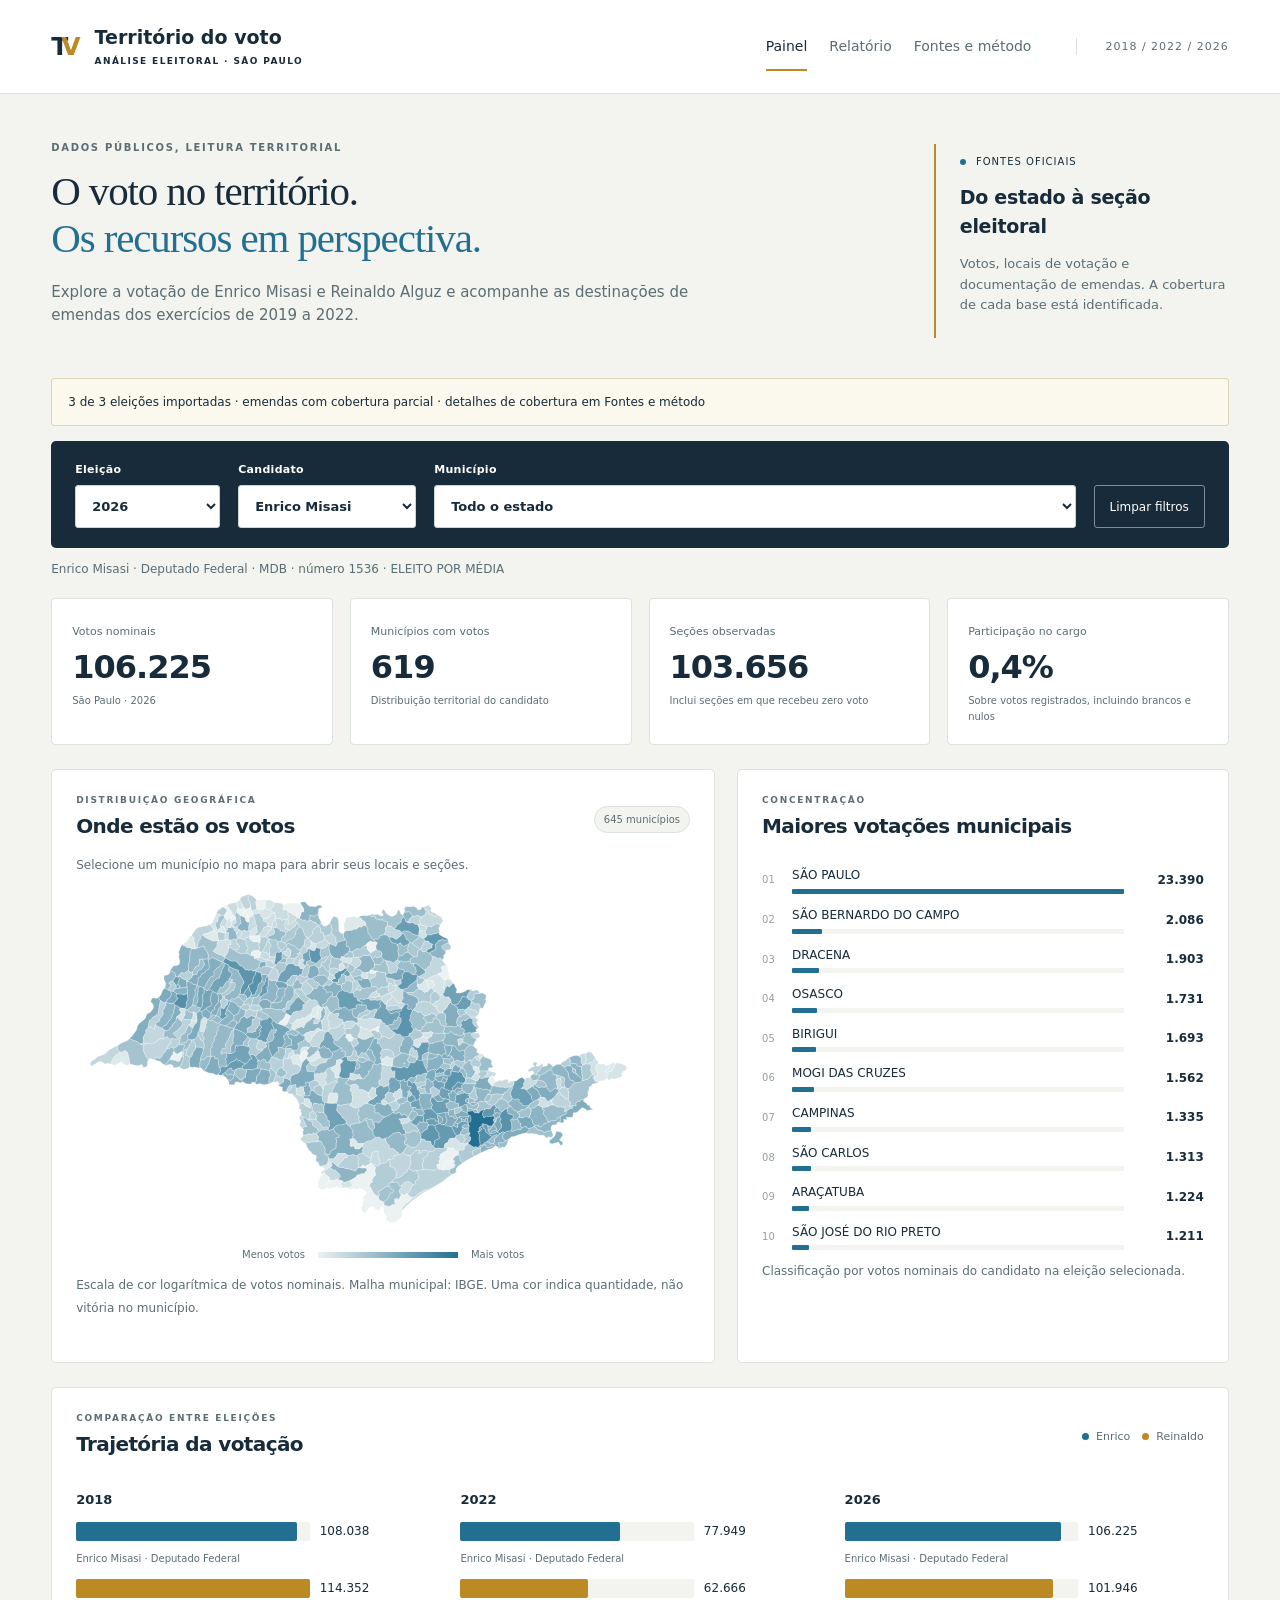
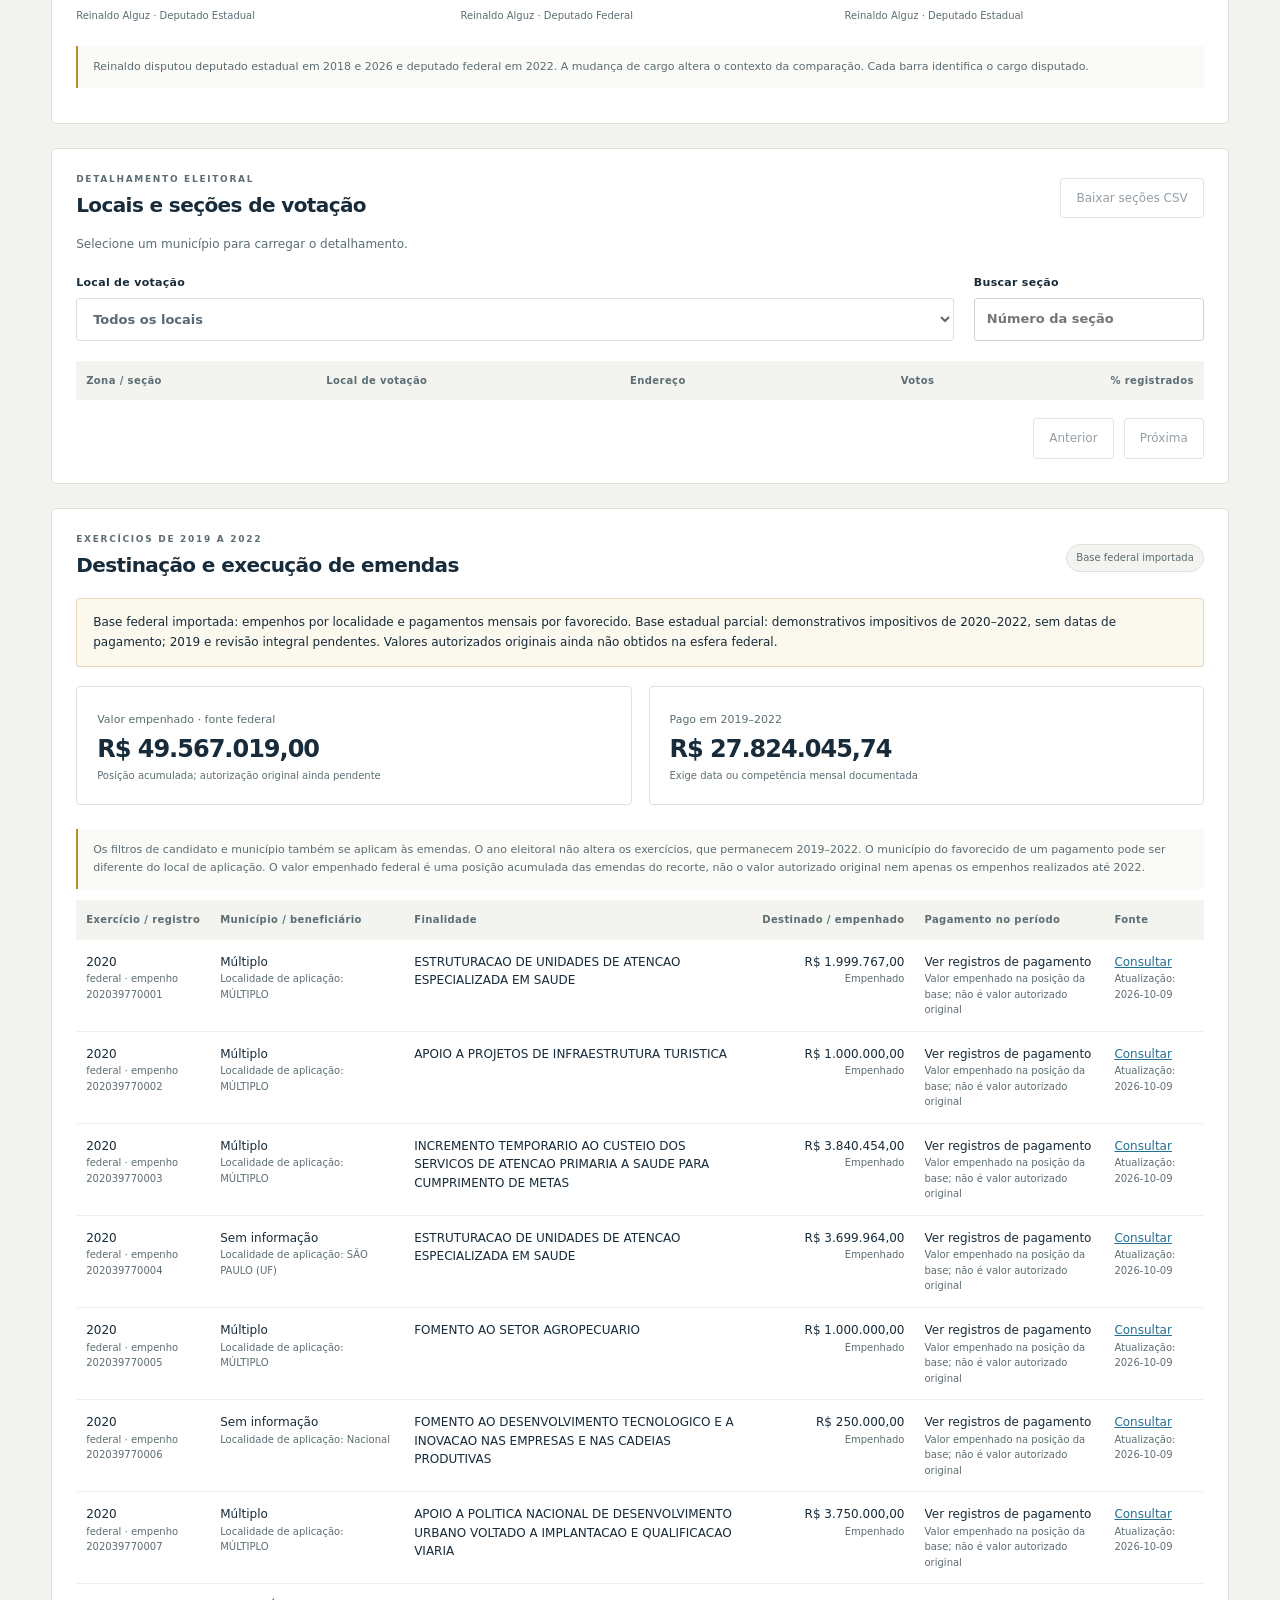
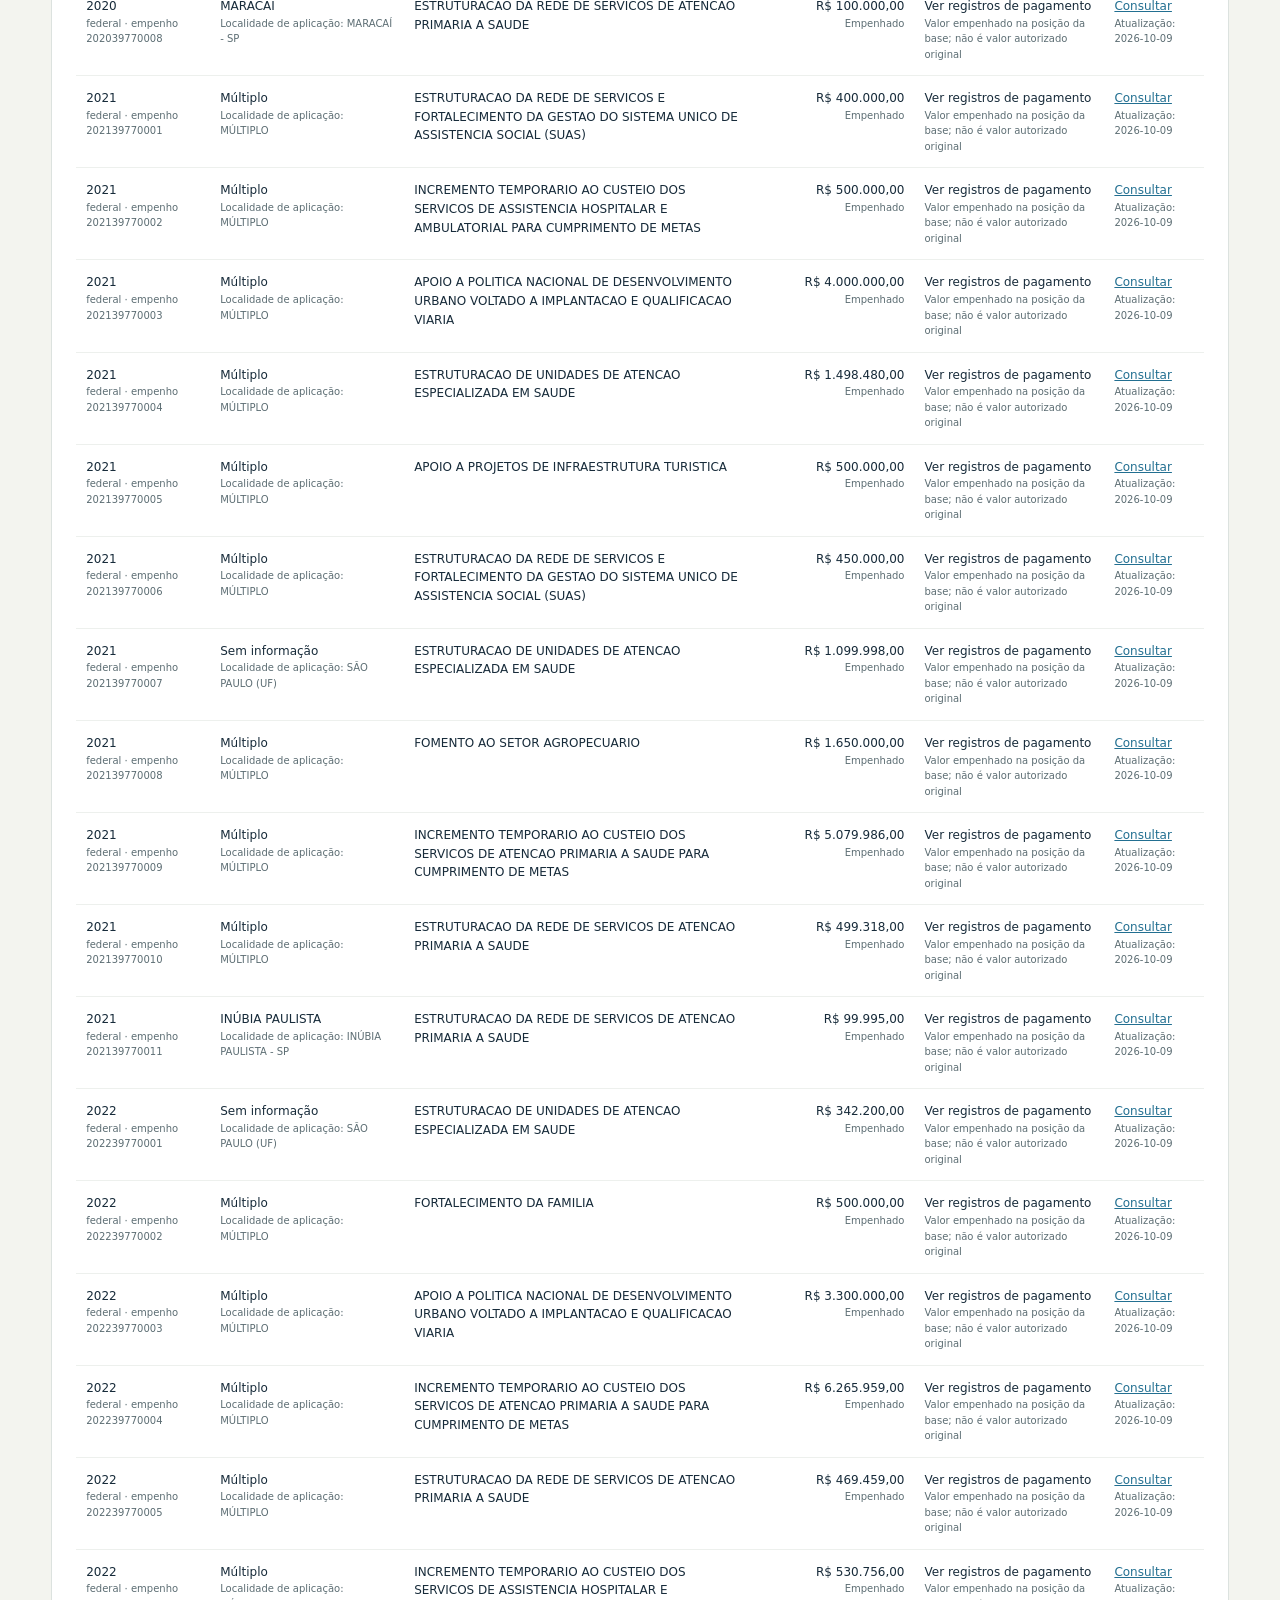
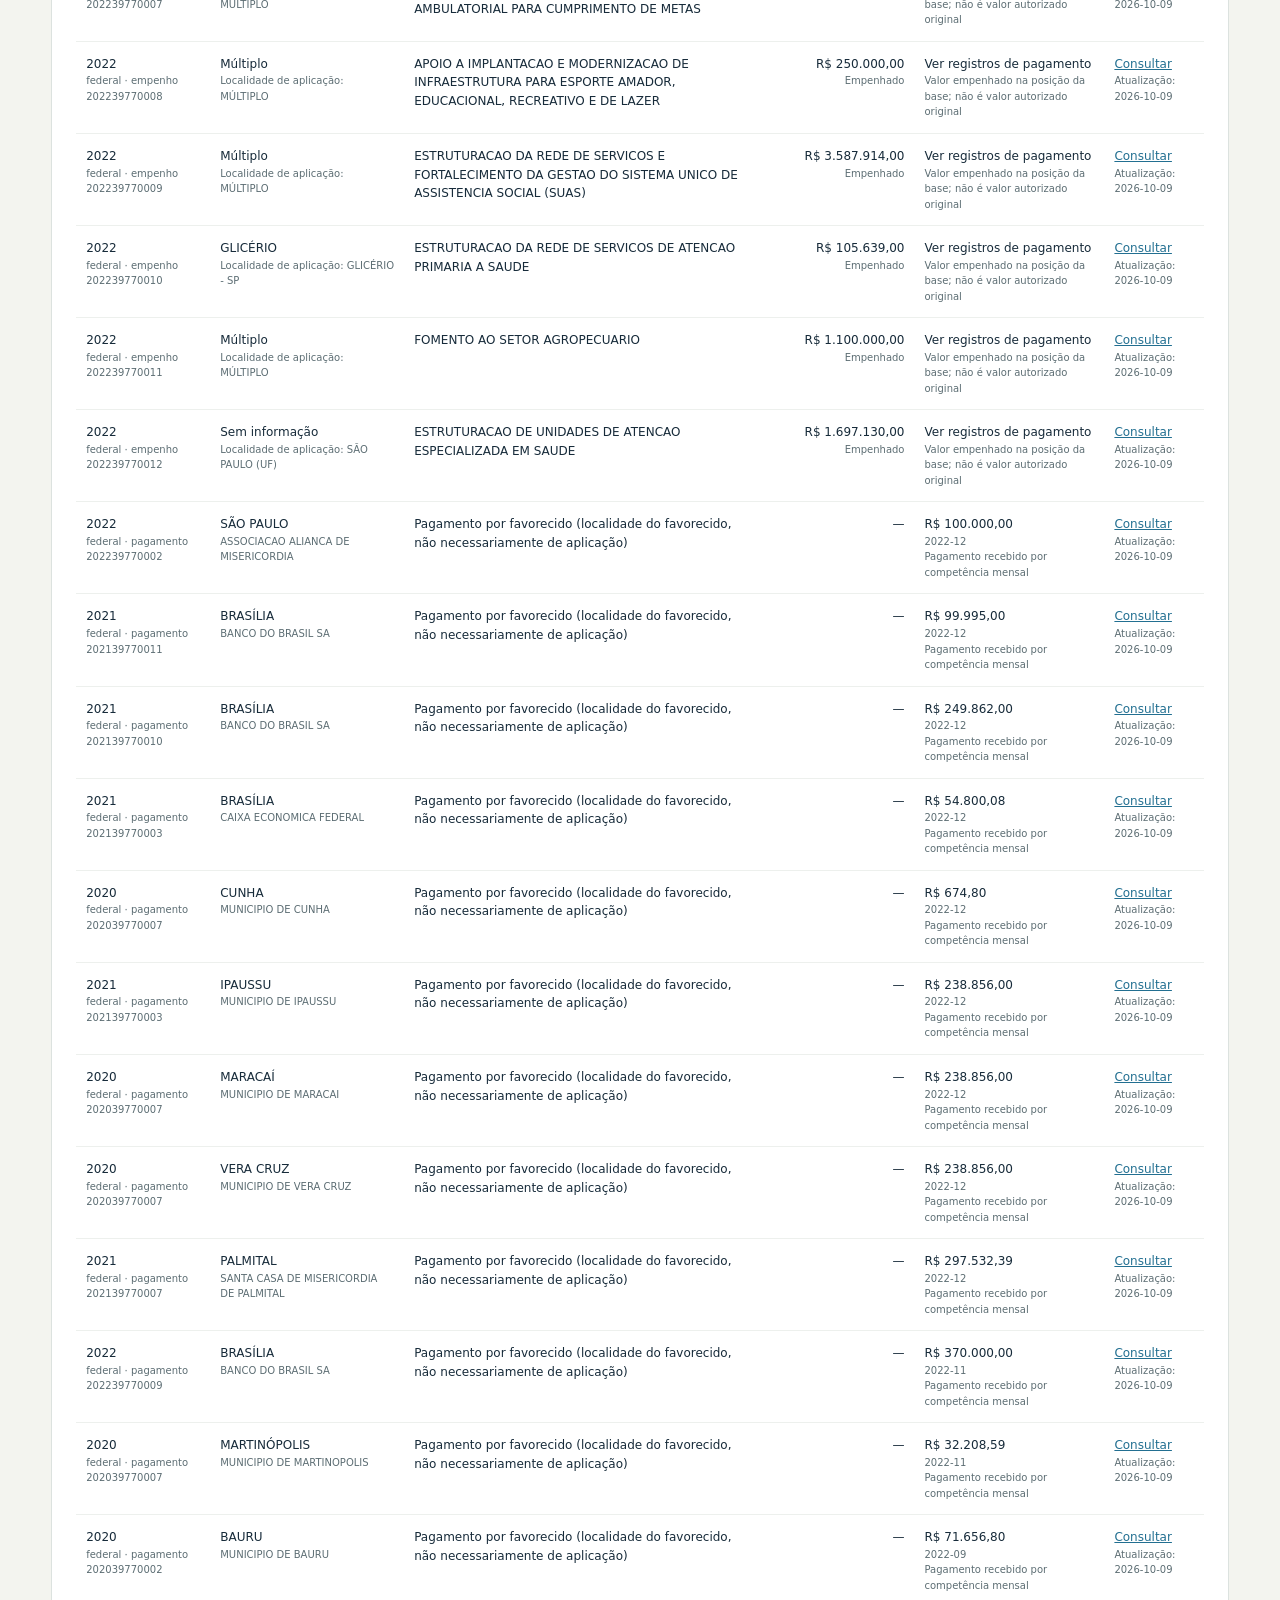
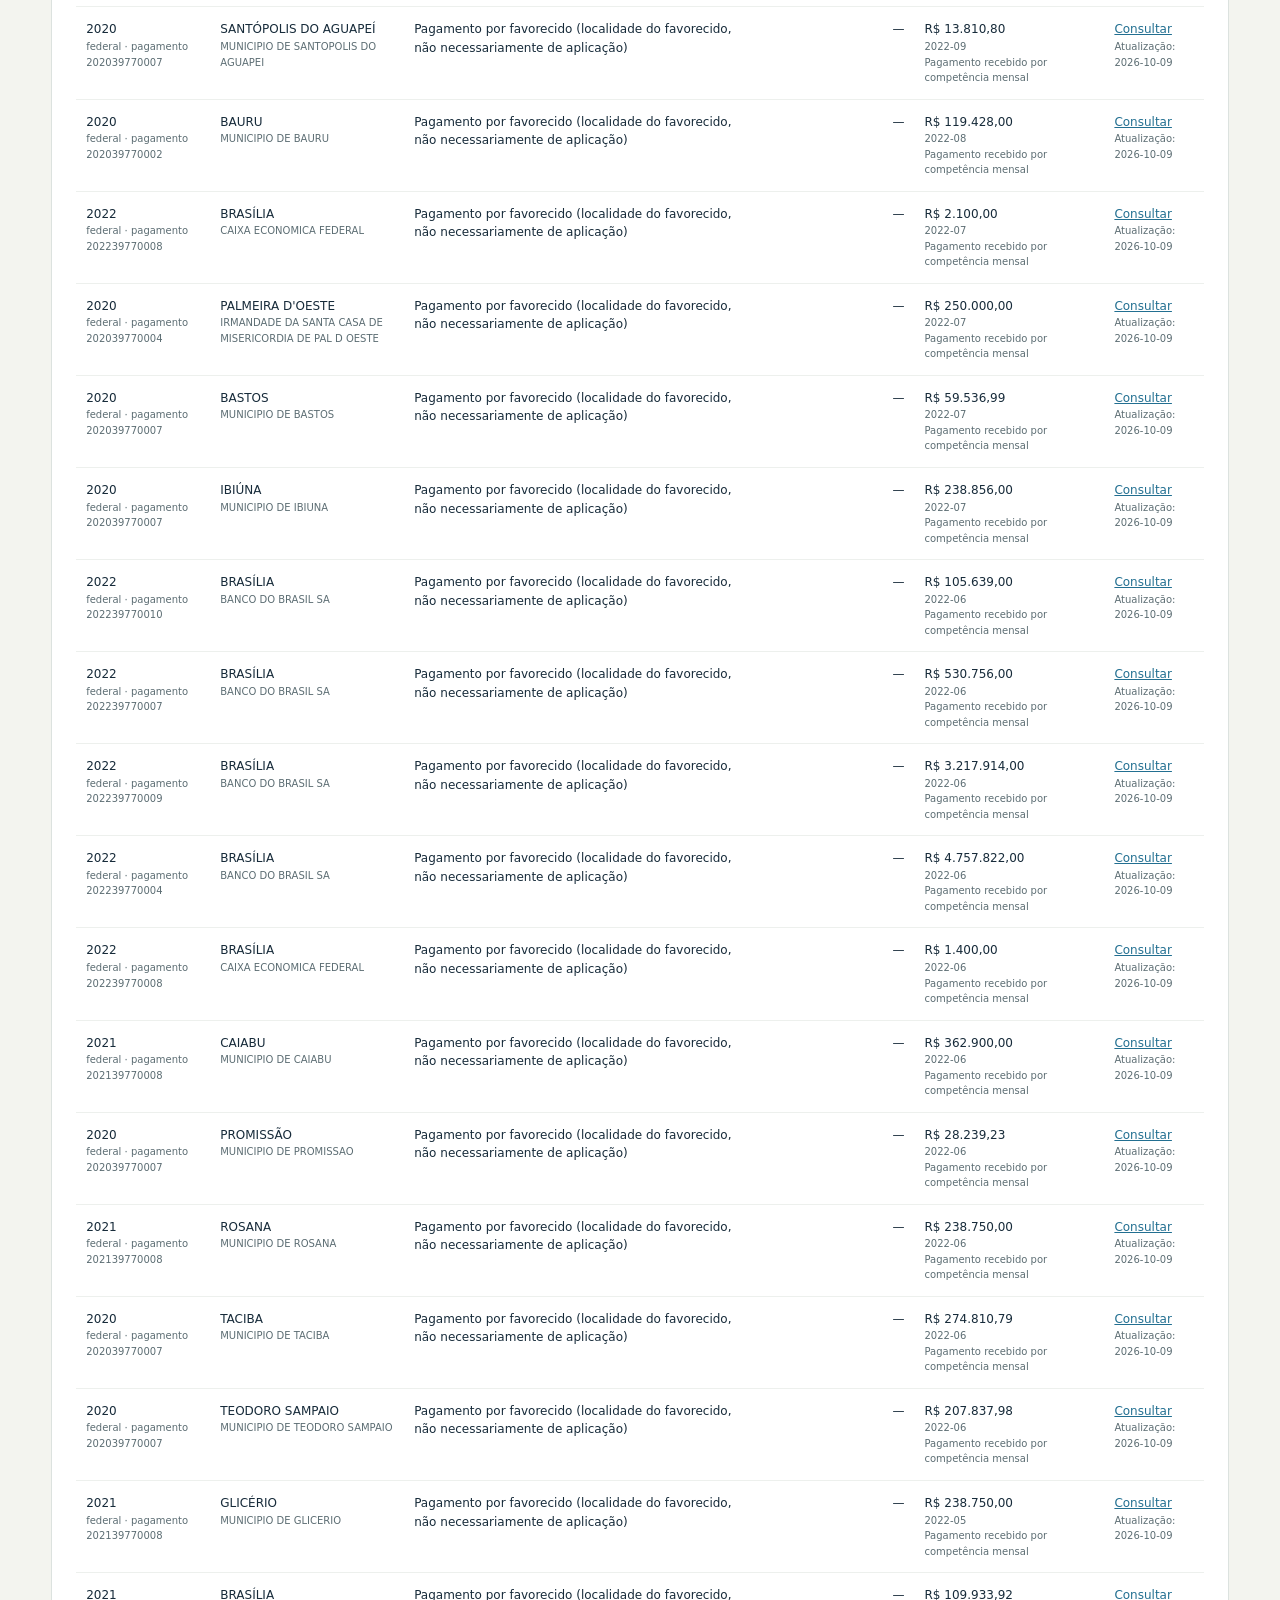
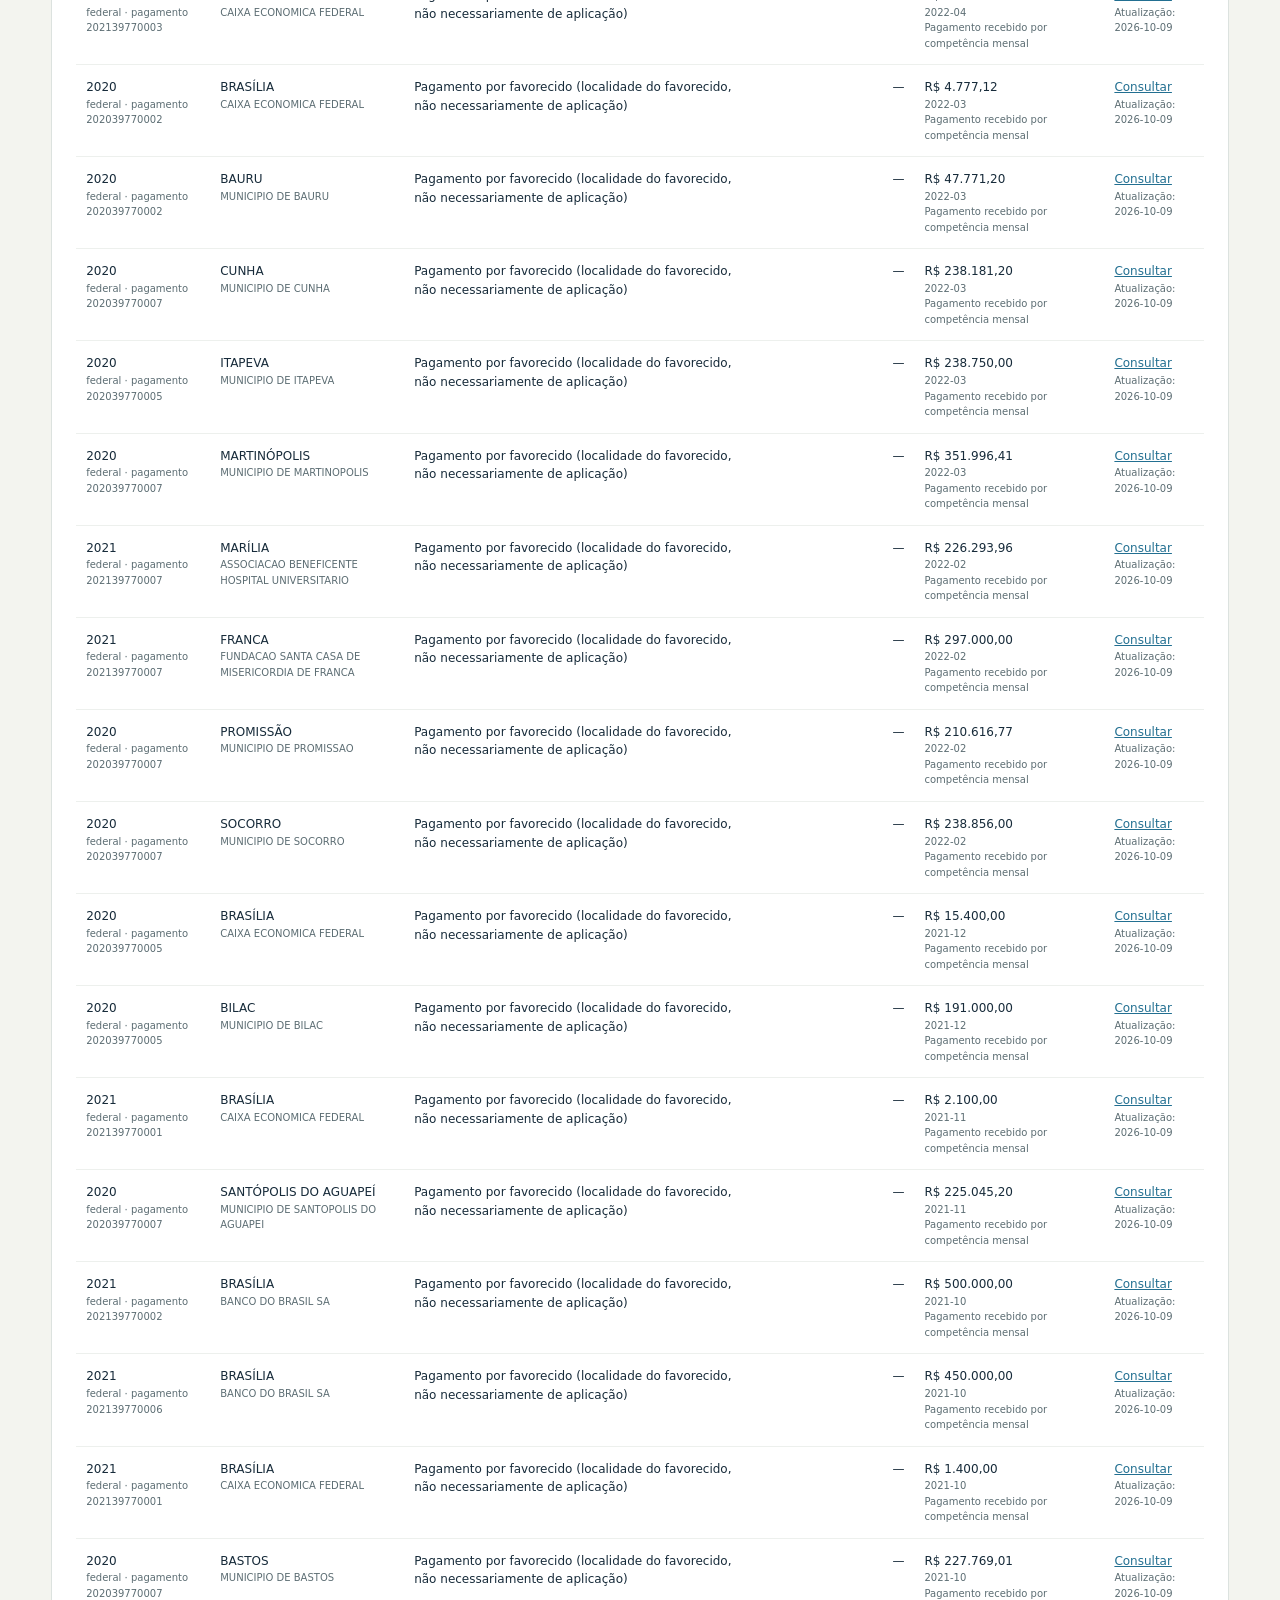
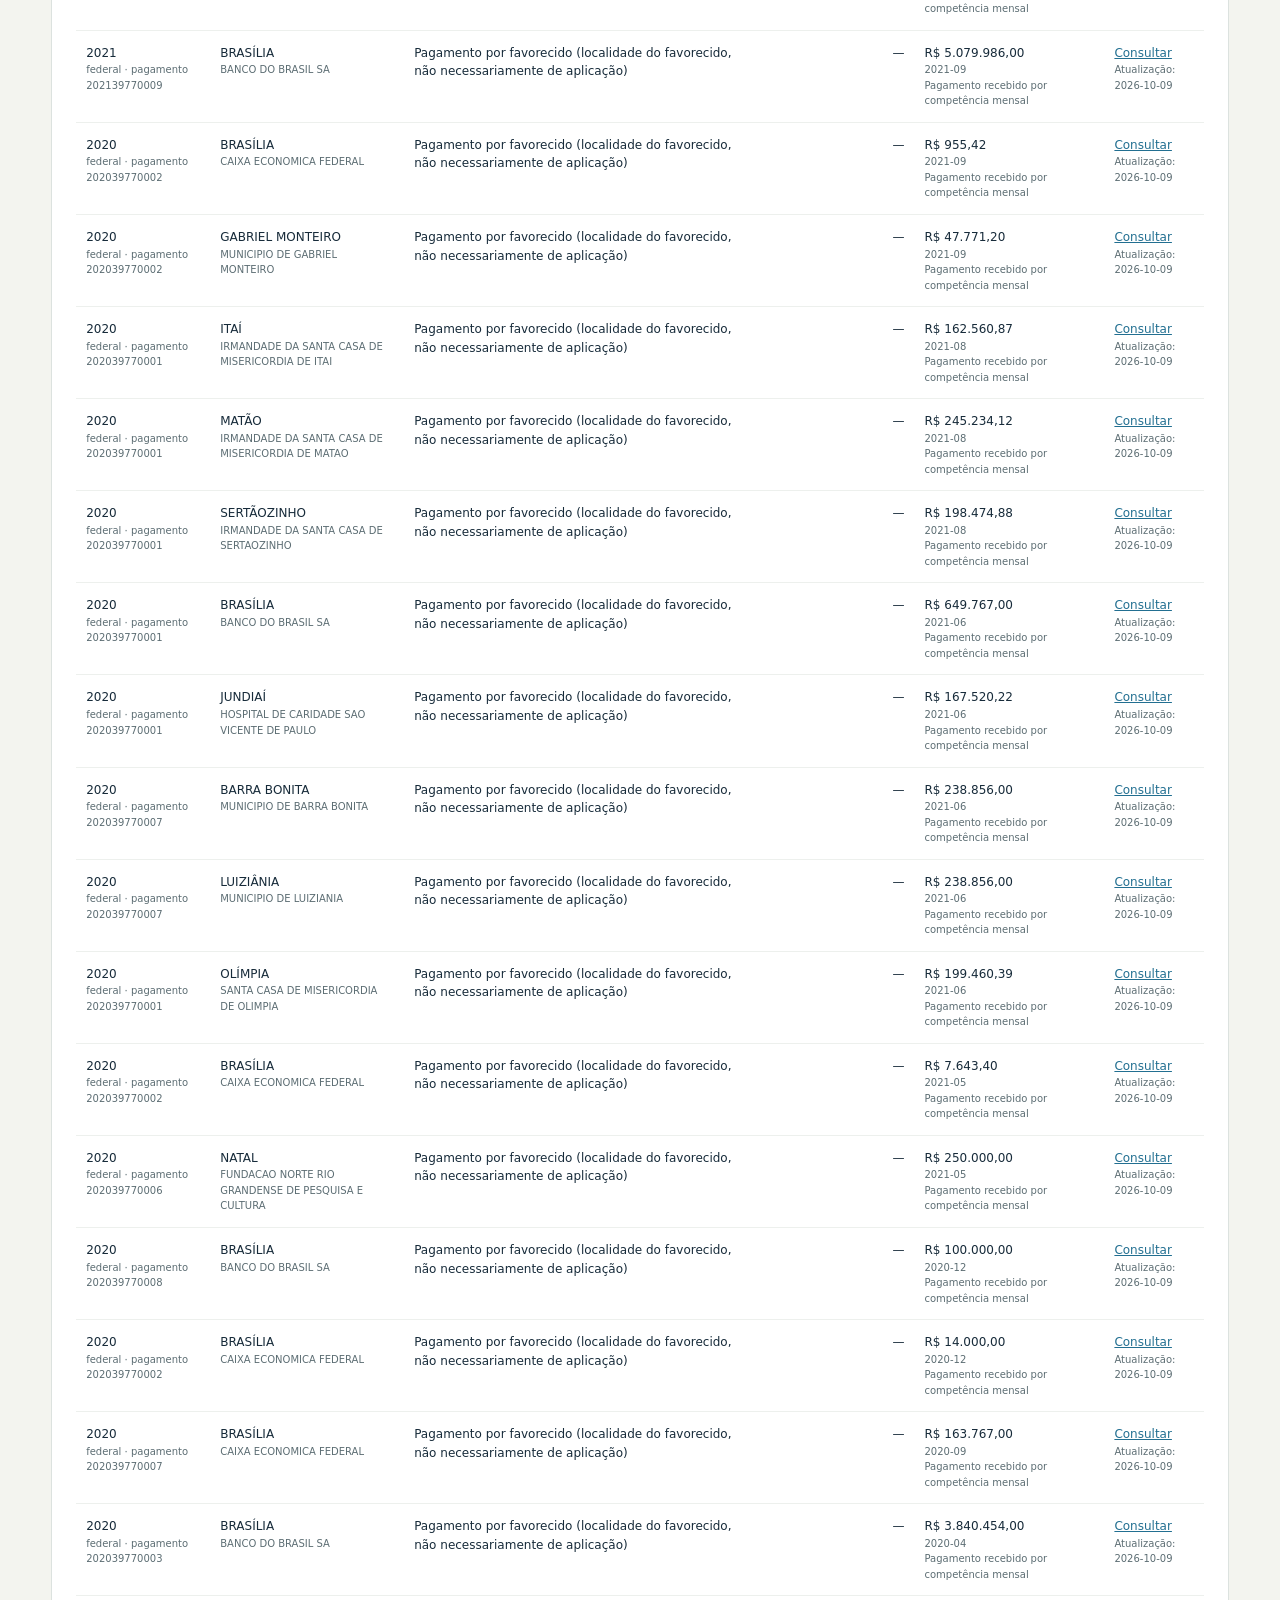
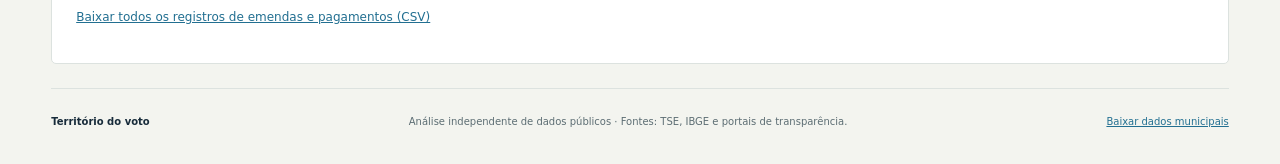
==== docs/index.html @ e87278a2 "Publicar painel completo com mapa e dados por seção" ====
<!doctype html>
<html lang="pt-BR">
<head>
  <meta charset="utf-8"><meta name="viewport" content="width=device-width,initial-scale=1">
  <meta name="description" content="Votação territorial de Enrico Misasi e Reinaldo Alguz em 2018, 2022 e 2026 e emendas de 2019 a 2022, com fontes oficiais.">
  <title>Território do voto · Misasi & Alguz</title>
  <style>:root{--ink:#172b3a;--blue:#226f91;--gold:#bb8a24;--bg:#f3f4ef;--line:#dce2df;--muted:#5c6d73;--paper:#fff;--tint:#e9f0ef}*{box-sizing:border-box}body{margin:0;background:var(--bg);color:var(--ink);font:15px/1.55 system-ui,-apple-system,"Segoe UI",sans-serif}a{color:var(--blue)}button,select,input{font:inherit}button{cursor:pointer}button:disabled{cursor:default;opacity:.45}button:focus-visible,a:focus-visible,select:focus-visible,input:focus-visible{outline:3px solid var(--gold);outline-offset:3px}header{height:94px;padding:0 max(4vw,20px);display:flex;align-items:center;gap:45px;background:#fff;border-bottom:1px solid var(--line)}.brand{display:flex;align-items:center;gap:13px;text-decoration:none;color:var(--ink);font-weight:750;font-size:19px;line-height:1.2}.brand small{display:block;font-size:9px;font-weight:600;letter-spacing:1.4px;margin-top:7px}.mark{font-size:25px;font-weight:800;letter-spacing:-7px;display:block;padding-right:8px}.mark span{color:var(--gold)}nav{display:flex;gap:22px;margin-left:auto}.nav{border:0;background:none;padding:12px 0;color:var(--muted);font-size:14px}.nav.active{color:var(--ink);box-shadow:0 2px var(--gold)}.edition{font-size:11px;color:var(--muted);letter-spacing:1px;border-left:1px solid var(--line);padding-left:28px}main{max-width:1420px;margin:auto;padding:0 max(4vw,20px)}.intro{display:flex;justify-content:space-between;align-items:center;gap:60px;margin:46px 0 36px}.eyebrow{font-size:10px;letter-spacing:1.7px;font-weight:750;margin:0 0 10px;color:var(--muted)}h1{font-family:Georgia,serif;font-size:clamp(32px,3.2vw,48px);font-weight:500;line-height:1.16;letter-spacing:-1.1px;margin:12px 0 18px}h1 em{font-style:normal;color:var(--blue)}.lead{font-size:15px;color:var(--muted);max-width:690px}.scope{width:295px;flex-shrink:0;font-size:10px;letter-spacing:1px;border-left:2px solid var(--gold);padding:10px 0 10px 24px}.scope strong{display:block;font-size:19px;letter-spacing:-.3px;margin-top:13px;font-weight:600}.scope p{font-size:13px;color:var(--muted);letter-spacing:0}.dot{display:inline-block;background:var(--blue);width:6px;height:6px;border-radius:50%;margin-right:6px}.filters{display:flex;gap:18px;align-items:end;background:var(--ink);padding:20px 24px;border-radius:5px;color:#fff}label{display:flex;flex-direction:column;gap:7px;font-size:11px;font-weight:650;letter-spacing:.3px}select,input{width:100%;border:1px solid #ccd5d5;border-radius:3px;padding:10px 34px 10px 12px;min-height:43px;background:#fff;color:var(--ink);font-size:13px}.filters label{min-width:145px}.grow{flex:1}.secondary{background:transparent;border:1px solid #bac7c9;padding:10px 15px;border-radius:3px;font-size:12px;color:var(--ink);min-height:40px}.filters .secondary{color:white;border-color:#7c8e97;min-height:43px}.context{font-size:12px;color:var(--muted);margin:12px 0 19px}.metrics{display:grid;grid-template-columns:repeat(4,1fr);gap:17px;margin:19px 0 24px}.metrics article{background:var(--paper);border:1px solid var(--line);padding:20px;border-radius:4px}.metrics span{font-size:11px;color:var(--muted)}.metrics strong{font-size:32px;display:block;line-height:1.6;letter-spacing:-1px;font-weight:650}.metrics small{font-size:10px;color:var(--muted);display:block}.card{background:var(--paper);border:1px solid var(--line);border-radius:5px;padding:24px;margin:0 0 24px;min-width:0}.grid{display:grid;grid-template-columns:1.35fr 1fr;gap:22px}.cardhead{display:flex;justify-content:space-between;align-items:center;gap:20px}.cardhead .eyebrow{font-size:9px;margin-bottom:5px}h2{font-size:20px;letter-spacing:-.6px;font-weight:650;line-height:1.35;margin:0 0 4px}h3{margin:32px 0 10px;font-size:18px}.muted{font-size:12px;color:var(--muted)}.pill{font-size:10px;color:var(--muted);background:var(--bg);border:1px solid var(--line);padding:5px 9px;border-radius:18px;white-space:nowrap}.map{height:350px;display:flex;align-items:center;justify-content:center}.map svg{width:100%;height:100%}.map path{stroke:#fff;stroke-width:.3;cursor:pointer;transition:opacity .15s}.map path:hover,.map path:focus{stroke:var(--ink);stroke-width:1.5;outline:none}.map .chosen{stroke:var(--gold);stroke-width:2.3}.maplegend{display:flex;gap:13px;align-items:center;justify-content:center;font-size:10px;color:var(--muted);margin:10px 0}.maplegend i{display:block;width:140px;height:6px;background:linear-gradient(90deg,#ecf2f2,#226f91)}.ranking{margin-top:22px;display:flex;flex-direction:column;gap:12px}.rank{display:grid;grid-template-columns:20px 1fr 70px;gap:10px;align-items:center;font-size:12px;background:transparent;border:0;padding:0;text-align:left;color:var(--ink)}.rank>span:first-child{color:#93a0a4;font-size:10px}.track{margin-top:4px;height:5px;width:100%;background:var(--bg)}.fill{height:100%;background:var(--blue);border-radius:1px}.rank strong{text-align:right;font-size:12px}.timeline{display:flex;gap:25px;margin-top:28px;min-height:100px;align-items:start}.yearcol{flex:1;min-width:0}.yearlabel{font-weight:650;font-size:13px;margin-bottom:12px}.compare{display:flex;align-items:center;gap:10px;font-size:12px;margin:10px 0}.compare>div{width:65%;height:19px;background:var(--bg);border-radius:2px}.compare b{display:block;height:100%;background:var(--blue);border-radius:2px}.compare.goldbar b{background:var(--gold)}.office{font-size:10px;color:var(--muted);margin:1px 0 12px}.legend{font-size:11px;color:var(--muted);white-space:nowrap}.legend i{display:inline-block;height:7px;width:7px;border-radius:50%;margin:0 4px 0 8px}.blue{background:var(--blue)}.gold{background:var(--gold)}.note{font-size:11px;line-height:1.65;color:var(--muted);padding:12px 15px;border-left:2px solid var(--gold);background:#fafaf6}.detailFilters{display:flex;gap:20px;margin:20px 0}.detailFilters label:first-child{flex:1}.tablewrap{overflow-x:auto}table{border-collapse:collapse;width:100%;font-size:12px}th{text-align:left;font-size:10px;letter-spacing:.4px;color:var(--muted);background:var(--bg);font-weight:650;padding:12px 10px;white-space:nowrap}td{padding:13px 10px;border-bottom:1px solid #edf0ed;vertical-align:top}td small{display:block;color:var(--muted);font-size:10px;max-width:250px}.num{text-align:right;font-variant-numeric:tabular-nums}.pagination{display:flex;align-items:center;gap:10px;margin-top:18px}.pagination span{margin-right:auto;font-size:11px;color:var(--muted)}.notice{padding:13px 16px;border:1px solid #e0d6b8;background:#fbf8ed;border-radius:3px;font-size:12px;line-height:1.7;margin:15px 0}.notice:empty{display:none}.metrics.compact{grid-template-columns:1fr 1fr}.metrics.compact strong{font-size:24px}.tab{display:none}.tab.active{display:block}.report{max-width:1000px;margin:0 auto 30px;line-height:1.85}.report p,.report li{font-size:14px}.report table{margin-top:20px}.report ul{padding-left:20px}.report strong{font-weight:650}.insight{padding:18px;background:var(--tint);border-left:3px solid var(--blue);margin:20px 0}.empty{padding:24px;color:var(--muted);text-align:center;font-size:12px}.auditrow{display:flex;justify-content:space-between;gap:20px;border-bottom:1px solid var(--line);padding:14px 0;font-size:13px}.auditrow small{display:block;color:var(--muted);margin-top:4px}footer{display:flex;flex-wrap:wrap;gap:15px;justify-content:space-between;border-top:1px solid var(--line);padding:25px 0 35px;font-size:10px;color:var(--muted)}footer strong{color:var(--ink)}.sr{position:absolute;width:1px;height:1px;overflow:hidden;clip:rect(0,0,0,0)}.skip{position:absolute;top:-100px;left:10px;background:white;padding:10px;z-index:10}.skip:focus{top:10px}@media(max-width:900px){header{gap:15px}.edition{display:none}.intro{gap:30px}.scope{width:240px}.grid{grid-template-columns:1fr}.metrics{grid-template-columns:repeat(2,1fr)}.filters{flex-wrap:wrap}.filters label{flex:1}.map{height:380px}}@media(max-width:600px){header{height:auto;min-height:90px;flex-wrap:wrap;padding:18px 20px;gap:10px}.brand{font-size:17px}nav{margin-left:0;width:100%;justify-content:space-between;gap:10px}.nav{font-size:12px;padding:8px 0}.scope{display:none}.intro{margin-top:28px;margin-bottom:25px}h1{font-size:34px}.card{padding:18px}.cardhead{flex-wrap:wrap;gap:8px}.filters{padding:17px;gap:13px}.filters label{min-width:100px}.metrics{gap:10px}.metrics article{padding:15px}.metrics strong{font-size:27px}.metrics.compact{grid-template-columns:1fr}.timeline{gap:12px;flex-direction:column}.yearcol{width:100%}.detailFilters{flex-direction:column}.map{height:270px}.pill{font-size:9px}.lead{font-size:14px}}@media print{header,footer,.intro,.filters,.secondary,.tab:not(.active){display:none!important}body,main{background:white;padding:0;max-width:none}.card{border:0;padding:10px}.report{max-width:none}a{color:inherit}.notice{break-inside:avoid}h3{break-after:avoid}}
</style>
</head>
<body>
<a class="skip" href="#main">Pular para o conteúdo</a>
<header><a class="brand" href="#painel"><span class="mark" aria-hidden="true">T<span>V</span></span><span>Território do voto<small>ANÁLISE ELEITORAL · SÃO PAULO</small></span></a><nav aria-label="Navegação principal"><button class="nav active" data-tab="painel">Painel</button><button class="nav" data-tab="relatorio">Relatório</button><button class="nav" data-tab="fontes">Fontes e método</button></nav><span class="edition">2018 / 2022 / 2026</span></header>
<main id="main">
  <div class="intro"><div><p class="eyebrow">DADOS PÚBLICOS, LEITURA TERRITORIAL</p><h1>O voto no território.<br><em>Os recursos em perspectiva.</em></h1><p class="lead">Explore a votação de Enrico Misasi e Reinaldo Alguz e acompanhe as destinações de emendas dos exercícios de 2019 a 2022.</p></div><aside class="scope"><span class="dot"></span> FONTES OFICIAIS<strong>Do estado à seção eleitoral</strong><p>Votos, locais de votação e documentação de emendas. A cobertura de cada base está identificada.</p></aside></div>
  <div id="loading" class="notice" role="status">Carregando as bases verificadas…</div>
  <section id="painel" class="tab active" aria-label="Painel eleitoral">
    <div class="filters"><label>Eleição<select id="year"></select></label><label>Candidato<select id="person"><option value="enrico">Enrico Misasi</option><option value="reinaldo">Reinaldo Alguz</option></select></label><label class="grow">Município<select id="municipality"><option value="">Todo o estado</option></select></label><button id="reset" class="secondary">Limpar filtros</button></div>
    <p id="candidateInfo" class="context"></p>
    <div class="metrics"><article><span>Votos nominais</span><strong id="votes">—</strong><small id="votesNote">No recorte selecionado</small></article><article><span>Municípios com votos</span><strong id="municipalities">—</strong><small>Distribuição territorial do candidato</small></article><article><span>Seções observadas</span><strong id="sections">—</strong><small>Inclui seções em que recebeu zero voto</small></article><article><span>Participação no cargo</span><strong id="share">—</strong><small>Sobre votos registrados, incluindo brancos e nulos</small></article></div>
    <div class="grid"><article class="card mapCard"><div class="cardhead"><div><p class="eyebrow">DISTRIBUIÇÃO GEOGRÁFICA</p><h2>Onde estão os votos</h2></div><span class="pill">645 municípios</span></div><p class="muted">Selecione um município no mapa para abrir seus locais e seções.</p><div id="map" class="map" aria-label="Mapa municipal de votação"></div><div class="maplegend"><span>Menos votos</span><i></i><span>Mais votos</span></div><small class="muted">Escala de cor logarítmica de votos nominais. Malha municipal: IBGE. Uma cor indica quantidade, não vitória no município.</small><p id="mapHint" class="context" aria-live="polite"></p></article><article class="card"><div class="cardhead"><div><p class="eyebrow">CONCENTRAÇÃO</p><h2>Maiores votações municipais</h2></div></div><div id="ranking" class="ranking"></div><p class="muted">Classificação por votos nominais do candidato na eleição selecionada.</p></article></div>
    <article class="card"><div class="cardhead"><div><p class="eyebrow">COMPARAÇÃO ENTRE ELEIÇÕES</p><h2>Trajetória da votação</h2></div><span class="legend"><i class="blue"></i> Enrico <i class="gold"></i> Reinaldo</span></div><div id="timeline" class="timeline"></div><p class="note">Reinaldo disputou deputado estadual em 2018 e 2026 e deputado federal em 2022. A mudança de cargo altera o contexto da comparação. Cada barra identifica o cargo disputado.</p></article>
    <article class="card" id="detail"><div class="cardhead"><div><p class="eyebrow">DETALHAMENTO ELEITORAL</p><h2 id="detailTitle">Locais e seções de votação</h2></div><button id="exportSections" class="secondary" disabled>Baixar seções CSV</button></div><p id="detailStatus" class="muted" role="status">Selecione um município para carregar o detalhamento.</p><div class="detailFilters"><label>Local de votação<select id="location" disabled><option value="">Todos os locais</option></select></label><label>Buscar seção<input id="sectionSearch" inputmode="numeric" placeholder="Número da seção" disabled></label></div><div class="tablewrap"><table><caption class="sr">Votos por seção no município selecionado</caption><thead><tr><th>Zona / seção</th><th>Local de votação</th><th>Endereço</th><th class="num">Votos</th><th class="num">% registrados</th></tr></thead><tbody id="sectionsBody"></tbody></table></div><div class="pagination"><span id="pageInfo"></span><button id="prev" class="secondary" disabled>Anterior</button><button id="next" class="secondary" disabled>Próxima</button></div></article>
    <article class="card"><div class="cardhead"><div><p class="eyebrow">EXERCÍCIOS DE 2019 A 2022</p><h2>Destinação e execução de emendas</h2></div><span id="amendmentTag" class="pill">Coleta em andamento</span></div><p id="amendmentCoverage" class="notice"></p><div class="metrics compact"><article><span id="allocatedLabel">Valor destinado documentado</span><strong id="allocated">—</strong><small id="allocatedNote">Somente registros da cobertura informada</small></article><article><span>Pago em 2019–2022</span><strong id="paid">—</strong><small>Exige data ou competência mensal documentada</small></article></div><p class="note">Os filtros de candidato e município também se aplicam às emendas. O ano eleitoral não altera os exercícios, que permanecem 2019–2022. O município do favorecido de um pagamento pode ser diferente do local de aplicação. O valor empenhado federal é uma posição acumulada das emendas do recorte, não o valor autorizado original nem apenas os empenhos realizados até 2022.</p><div class="tablewrap"><table><caption class="sr">Emendas e pagamentos documentados no recorte</caption><thead><tr><th>Exercício / registro</th><th>Município / beneficiário</th><th>Finalidade</th><th class="num">Destinado / empenhado</th><th>Pagamento no período</th><th>Fonte</th></tr></thead><tbody id="amendmentsBody"></tbody></table></div><p class="muted"><a href="[data-uri]" download="emendas.csv">Baixar todos os registros de emendas e pagamentos (CSV)</a></p></article>
  </section>
  <section id="relatorio" class="tab" aria-label="Relatório explicativo"><article class="card report"><div class="cardhead"><div><p class="eyebrow">LEITURA DOS RESULTADOS</p><h2>Relatório exploratório</h2></div><button id="print" class="secondary">Imprimir / salvar PDF</button></div><p class="muted">Atualizado com os dados importados. Escolha candidato e eleição no painel para mudar o recorte.</p><div id="reportContent"></div></article></section>
  <section id="fontes" class="tab" aria-label="Fontes e metodologia"><article class="card report"><p class="eyebrow">RASTREABILIDADE</p><h2>Fontes, cobertura e método</h2><div id="audit"></div><h3>O que é comparado</h3><p>A identidade do candidato é resolvida por nome civil no cadastro do TSE e pelo identificador de candidatura de cada eleição. O número de urna e o partido são atributos de cada candidatura, não uma identidade permanente.</p><p>A chave de seção contém eleição, turno, município, zona, seção e cargo. Seções com zero voto para o candidato são preservadas quando há registros do cargo naquela seção. A falta de uma base é indicada como pendência, nunca como zero.</p><h3>Participação e comparação temporal</h3><p>A participação apresentada usa todos os votos registrados para o cargo no arquivo por seção, incluindo brancos e nulos. Não é percentual de votos válidos. O local de votação não é tratado como bairro de residência dos eleitores. O mesmo número de seção em anos diferentes não prova continuidade da população ou do local.</p><h3>Emendas: destinação e execução</h3><p>Exercício, destinação, empenho, pagamento, competência mensal e atualização da fonte são campos separados. A exportação federal informa o valor empenhado acumulado na posição da base; o valor autorizado original ainda precisa de outra fonte. A série por favorecido permite selecionar pagamentos pelos meses de 2019–2022, sem inventar uma data diária. No demonstrativo estadual, um status “paga” de 2025 não comprova pagamento em 2019–2022; sem data ou competência, o valor pago nesse período fica não identificado.</p><p>Dados federais e estaduais ficam identificados separadamente. Emendas coletivas só poderão ser atribuídas a um parlamentar se houver vínculo documental. Totais parciais não são apresentados como totais do mandato.</p><h3>Relação entre recursos e votos</h3><p>O cruzamento territorial é descritivo. Recursos destinados a um hospital podem atender vários municípios, e a sede do favorecido pode ser diferente do local de aplicação. Não se atribuem recursos a seções por proximidade nem se interpreta correlação como efeito causal.</p><h3>Fontes oficiais</h3><ul><li><a href="https://dadosabertos.tse.jus.br/" target="_blank" rel="noopener">TSE — resultados, candidaturas e locais</a></li><li><a href="https://portaldatransparencia.gov.br/emendas" target="_blank" rel="noopener">Portal da Transparência federal — emendas e documentos de despesa</a></li><li><a href="https://www.transparencia.sp.gov.br/home/emendasparlamentares" target="_blank" rel="noopener">Portal da Transparência de SP — emendas estaduais</a></li><li><a href="https://www.al.sp.gov.br/leis/orcamento/emendas-impositivas/" target="_blank" rel="noopener">Alesp — emendas apresentadas</a></li><li><a href="https://servicodados.ibge.gov.br/api/docs/malhas?versao=3" target="_blank" rel="noopener">IBGE — malhas e códigos municipais</a></li></ul></article></section>
  <footer><strong>Território do voto</strong><span>Análise independente de dados públicos · Fontes: TSE, IBGE e portais de transparência.</span><a href="[data-uri]" download="votos_municipios.csv">Baixar dados municipais</a></footer>
</main><script id="embedded-data" type="application/json">{"data":{"title":"Território do voto","people":[{"person":"enrico","name":"Enrico Misasi","year":2018,"candidate_id":"250000611282","number":"4336","election":"297","office_id":"6","office":"Deputado Federal","party":"PV","result":"ELEITO POR QP"},{"person":"reinaldo","name":"Reinaldo Alguz","year":2018,"candidate_id":"250000615314","number":"43363","election":"297","office_id":"7","office":"Deputado Estadual","party":"PV","result":"ELEITO POR QP"},{"person":"enrico","name":"Enrico Misasi","year":2022,"candidate_id":"250001611248","number":"1536","election":"546","office_id":"6","office":"Deputado Federal","party":"MDB","result":"SUPLENTE"},{"person":"reinaldo","name":"Reinaldo Alguz","year":2022,"candidate_id":"250001602077","number":"4436","election":"546","office_id":"6","office":"Deputado Federal","party":"UNIÃO","result":"SUPLENTE"},{"person":"enrico","name":"Enrico Misasi","year":2026,"candidate_id":"250002533666","number":"1536","election":"6259","office_id":"6","office":"Deputado Federal","party":"MDB","result":"ELEITO POR MÉDIA"},{"person":"reinaldo","name":"Reinaldo Alguz","year":2026,"candidate_id":"250002534269","number":"15363","election":"6259","office_id":"7","office":"Deputado Estadual","party":"MDB","result":"ELEITO POR QP"}],"summary":[{"year":2018,"person":"enrico","municipality_id":"70750","municipality":"SÃO BERNARDO DO CAMPO","votes":1958,"registered":497596,"sections":1859},{"year":2018,"person":"enrico","municipality_id":"64572","municipality":"GUARAÇAÍ","votes":348,"registered":5028,"sections":21},{"year":2018,"person":"enrico","municipality_id":"67130","municipality":"MOGI DAS CRUZES","votes":1327,"registered":246162,"sections":870},{"year":2018,"person":"enrico","municipality_id":"71072","municipality":"SÃO PAULO","votes":7561,"registered":7133362,"sections":25806},{"year":2018,"person":"enrico","municipality_id":"65552","municipality":"ITÁPOLIS","votes":530,"registered":22234,"sections":85},{"year":2018,"person":"enrico","municipality_id":"70793","municipality":"SÃO CARLOS","votes":1128,"registered":144120,"sections":530},{"year":2018,"person":"enrico","municipality_id":"61280","municipality":"BERTIOGA","votes":288,"registered":31110,"sections":123},{"year":2018,"person":"enrico","municipality_id":"63495","municipality":"CORDEIRÓPOLIS","votes":236,"registered":14769,"sections":57},{"year":2018,"person":"enrico","municipality_id":"63134","municipality":"CARAPICUÍBA","votes":717,"registered":229697,"sections":811},{"year":2018,"person":"enrico","municipality_id":"71579","municipality":"TABOÃO DA SERRA","votes":123,"registered":166040,"sections":550},{"year":2018,"person":"enrico","municipality_id":"66877","municipality":"MATÃO","votes":395,"registered":49783,"sections":192},{"year":2018,"person":"enrico","municipality_id":"64777","municipality":"GUARULHOS","votes":1781,"registered":715594,"sections":2732},{"year":2018,"person":"enrico","municipality_id":"62510","municipality":"BRAGANÇA PAULISTA","votes":102,"registered":97454,"sections":334},{"year":2018,"person":"enrico","municipality_id":"70955","municipality":"SÃO JOSÉ DO RIO PARDO","votes":260,"registered":30997,"sections":112},{"year":2018,"person":"enrico","municipality_id":"65935","municipality":"JACUPIRANGA","votes":36,"registered":9357,"sections":45},{"year":2018,"person":"enrico","municipality_id":"67113","municipality":"MOCOCA","votes":45,"registered":38220,"sections":149},{"year":2018,"person":"enrico","municipality_id":"62197","municipality":"BAURU","votes":455,"registered":210361,"sections":798},{"year":2018,"person":"enrico","municipality_id":"67954","municipality":"OURINHOS","votes":430,"registered":60077,"sections":226},{"year":2018,"person":"enrico","municipality_id":"69132","municipality":"PORTO FELIZ","votes":578,"registered":31779,"sections":112},{"year":2018,"person":"enrico","municipality_id":"68853","municipality":"PIRAPOZINHO","votes":145,"registered":14950,"sections":64},{"year":2018,"person":"enrico","municipality_id":"69019","municipality":"POMPÉIA","votes":709,"registered":12804,"sections":47},{"year":2018,"person":"enrico","municipality_id":"70998","municipality":"SÃO JOSÉ DOS CAMPOS","votes":1056,"registered":411969,"sections":1402},{"year":2018,"person":"enrico","municipality_id":"61204","municipality":"ILHA SOLTEIRA","votes":15,"registered":14751,"sections":59},{"year":2018,"person":"enrico","municipality_id":"65510","municipality":"ITAPEVI","votes":589,"registered":118536,"sections":447},{"year":2018,"person":"enrico","municipality_id":"63118","municipality":"CARAGUATATUBA","votes":278,"registered":69297,"sections":294},{"year":2018,"person":"enrico","municipality_id":"71498","municipality":"SUMARÉ","votes":163,"registered":147585,"sections":527},{"year":2018,"person":"enrico","municipality_id":"64270","municipality":"FRANCISCO MORATO","votes":20,"registered":94991,"sections":327},{"year":2018,"person":"enrico","municipality_id":"64297","municipality":"FRANCO DA ROCHA","votes":38,"registered":78034,"sections":266},{"year":2018,"person":"enrico","municipality_id":"66893","municipality":"MAUÁ","votes":184,"registered":245971,"sections":888},{"year":2018,"person":"enrico","municipality_id":"71838","municipality":"TAUBATÉ","votes":187,"registered":178459,"sections":670},{"year":2018,"person":"enrico","municipality_id":"67172","municipality":"MOGI MIRIM","votes":180,"registered":52489,"sections":185},{"year":2018,"person":"enrico","municipality_id":"63630","municipality":"CRAVINHOS","votes":31,"registered":19603,"sections":71},{"year":2018,"person":"enrico","municipality_id":"66192","municipality":"JUNDIAÍ","votes":1511,"registered":252042,"sections":900},{"year":2018,"person":"enrico","municipality_id":"69795","municipality":"RIO CLARO","votes":1000,"registered":116305,"sections":422},{"year":2018,"person":"enrico","municipality_id":"70572","municipality":"SANTO ANDRÉ","votes":717,"registered":451185,"sections":1651},{"year":2018,"person":"enrico","municipality_id":"63711","municipality":"CUBATÃO","votes":201,"registered":73451,"sections":288},{"year":2018,"person":"enrico","municipality_id":"62910","municipality":"CAMPINAS","votes":1194,"registered":660648,"sections":2398},{"year":2018,"person":"enrico","municipality_id":"65633","municipality":"ITAQUAQUECETUBA","votes":133,"registered":185588,"sections":661},{"year":2018,"person":"enrico","municipality_id":"65790","municipality":"ITU","votes":343,"registered":95171,"sections":341},{"year":2018,"person":"enrico","municipality_id":"66915","municipality":"MENDONÇA","votes":13,"registered":3437,"sections":12},{"year":2018,"person":"enrico","municipality_id":"64815","municipality":"HERCULÂNDIA","votes":42,"registered":5234,"sections":20},{"year":2018,"person":"enrico","municipality_id":"63053","municipality":"CAPÃO BONITO","votes":67,"registered":27325,"sections":114},{"year":2018,"person":"enrico","municipality_id":"70076","municipality":"SALTO DE PIRAPORA","votes":40,"registered":24019,"sections":85},{"year":2018,"person":"enrico","municipality_id":"66079","municipality":"JAÚ","votes":395,"registered":79470,"sections":285},{"year":2018,"person":"enrico","municipality_id":"69698","municipality":"RIBEIRÃO PRETO","votes":1426,"registered":337570,"sections":1305},{"year":2018,"person":"enrico","municipality_id":"68870","municipality":"PIRASSUNUNGA","votes":59,"registered":44364,"sections":179},{"year":2018,"person":"enrico","municipality_id":"64238","municipality":"FLORÍNEA","votes":3,"registered":2074,"sections":8},{"year":2018,"person":"enrico","municipality_id":"63797","municipality":"DIVINOLÂNDIA","votes":59,"registered":7793,"sections":34},{"year":2018,"person":"enrico","municipality_id":"62138","municipality":"BARUERI","votes":1184,"registered":201479,"sections":685},{"year":2018,"person":"enrico","municipality_id":"70475","municipality":"SANTANA DE PARNAÍBA","votes":183,"registered":69925,"sections":228},{"year":2018,"person":"enrico","municipality_id":"71358","municipality":"SERTÃOZINHO","votes":340,"registered":67884,"sections":238},{"year":2018,"person":"enrico","municipality_id":"71510","municipality":"SUZANO","votes":349,"registered":172218,"sections":650},{"year":2018,"person":"enrico","municipality_id":"70173","municipality":"SANTA BÁRBARA D OESTE","votes":238,"registered":113113,"sections":377},{"year":2018,"person":"enrico","municipality_id":"64254","municipality":"FRANCA","votes":581,"registered":189827,"sections":690},{"year":2018,"person":"enrico","municipality_id":"67156","municipality":"MOGI GUAÇU","votes":144,"registered":88930,"sections":305},{"year":2018,"person":"enrico","municipality_id":"65897","municipality":"JACAREÍ","votes":135,"registered":130298,"sections":503},{"year":2018,"person":"enrico","municipality_id":"61379","municipality":"AMPARO","votes":137,"registered":41300,"sections":153},{"year":2018,"person":"enrico","municipality_id":"68314","municipality":"PAULÍNIA","votes":533,"registered":58175,"sections":195},{"year":2018,"person":"enrico","municipality_id":"72338","municipality":"VÁRZEA PAULISTA","votes":581,"registered":64219,"sections":247},{"year":2018,"person":"enrico","municipality_id":"61492","municipality":"APARECIDA","votes":61,"registered":23088,"sections":84},{"year":2018,"person":"enrico","municipality_id":"69418","municipality":"QUINTANA","votes":542,"registered":4068,"sections":15},{"year":2018,"person":"enrico","municipality_id":"70050","municipality":"SALTO","votes":146,"registered":70892,"sections":244},{"year":2018,"person":"enrico","municipality_id":"61310","municipality":"AMERICANA","votes":284,"registered":140977,"sections":489},{"year":2018,"person":"enrico","municipality_id":"70777","municipality":"SÃO CAETANO DO SUL","votes":782,"registered":113540,"sections":363},{"year":2018,"person":"enrico","municipality_id":"71331","municipality":"SERRA NEGRA","votes":47,"registered":16439,"sections":71},{"year":2018,"person":"enrico","municipality_id":"67890","municipality":"OSASCO","votes":1827,"registered":450332,"sections":1566},{"year":2018,"person":"enrico","municipality_id":"62499","municipality":"BOTUCATU","votes":72,"registered":82632,"sections":313},{"year":2018,"person":"enrico","municipality_id":"72451","municipality":"VOTUPORANGA","votes":98,"registered":52415,"sections":198},{"year":2018,"person":"enrico","municipality_id":"70718","municipality":"SANTOS","votes":283,"registered":262943,"sections":991},{"year":2018,"person":"enrico","municipality_id":"68071","municipality":"PALMITAL","votes":355,"registered":12833,"sections":47},{"year":2018,"person":"enrico","municipality_id":"61816","municipality":"ATIBAIA","votes":84,"registered":82459,"sections":319},{"year":2018,"person":"enrico","municipality_id":"61891","municipality":"AVARÉ","votes":43,"registered":48972,"sections":182},{"year":2018,"person":"enrico","municipality_id":"61131","municipality":"AGUDOS","votes":149,"registered":23055,"sections":88},{"year":2018,"person":"enrico","municipality_id":"63770","municipality":"DIADEMA","votes":290,"registered":265516,"sections":910},{"year":2018,"person":"enrico","municipality_id":"68977","municipality":"POÁ","votes":215,"registered":73770,"sections":265},{"year":2018,"person":"enrico","municipality_id":"69337","municipality":"PROMISSÃO","votes":216,"registered":20204,"sections":80},{"year":2018,"person":"enrico","municipality_id":"64017","municipality":"EMBU DAS ARTES","votes":87,"registered":151295,"sections":597},{"year":2018,"person":"enrico","municipality_id":"63614","municipality":"COTIA","votes":1029,"registered":135155,"sections":506},{"year":2018,"person":"enrico","municipality_id":"64696","municipality":"GUARATINGUETÁ","votes":213,"registered":72782,"sections":279},{"year":2018,"person":"enrico","municipality_id":"71455","municipality":"SOROCABA","votes":1487,"registered":402566,"sections":1557},{"year":2018,"person":"enrico","municipality_id":"67598","municipality":"NOVA EUROPA","votes":6,"registered":5726,"sections":26},{"year":2018,"person":"enrico","municipality_id":"71218","municipality":"SÃO VICENTE","votes":57,"registered":193253,"sections":734},{"year":2018,"person":"enrico","municipality_id":"63690","municipality":"CRUZEIRO","votes":136,"registered":46247,"sections":168},{"year":2018,"person":"enrico","municipality_id":"63991","municipality":"ELIAS FAUSTO","votes":18,"registered":10127,"sections":37},{"year":2018,"person":"enrico","municipality_id":"67377","municipality":"MONTE MOR","votes":83,"registered":31495,"sections":130},{"year":2018,"person":"enrico","municipality_id":"69671","municipality":"RIBEIRÃO PIRES","votes":146,"registered":71424,"sections":290},{"year":2018,"person":"enrico","municipality_id":"69655","municipality":"RIBEIRÃO DO SUL","votes":18,"registered":3113,"sections":11},{"year":2018,"person":"enrico","municipality_id":"69930","municipality":"SABINO","votes":15,"registered":3364,"sections":14},{"year":2018,"person":"enrico","municipality_id":"69353","municipality":"QUATÁ","votes":104,"registered":8114,"sections":36},{"year":2018,"person":"enrico","municipality_id":"69531","municipality":"REGISTRO","votes":13,"registered":33387,"sections":139},{"year":2018,"person":"enrico","municipality_id":"69299","municipality":"PRESIDENTE PRUDENTE","votes":521,"registered":127595,"sections":527},{"year":2018,"person":"enrico","municipality_id":"64033","municipality":"EMBU-GUAÇU","votes":3,"registered":39936,"sections":137},{"year":2018,"person":"enrico","municipality_id":"66010","municipality":"JANDIRA","votes":358,"registered":62581,"sections":219},{"year":2018,"person":"enrico","municipality_id":"71773","municipality":"TAQUARITUBA","votes":167,"registered":14043,"sections":62},{"year":2018,"person":"enrico","municipality_id":"61905","municipality":"SÃO LOURENÇO DA SERRA","votes":10,"registered":9067,"sections":34},{"year":2018,"person":"enrico","municipality_id":"66354","municipality":"LEME","votes":11,"registered":57367,"sections":206},{"year":2018,"person":"enrico","municipality_id":"63312","municipality":"CERQUILHO","votes":792,"registered":27397,"sections":118},{"year":2018,"person":"enrico","municipality_id":"68535","municipality":"PERUÍBE","votes":119,"registered":37780,"sections":163},{"year":2018,"person":"enrico","municipality_id":"71811","municipality":"TATUÍ","votes":44,"registered":65036,"sections":231},{"year":2018,"person":"enrico","municipality_id":"62693","municipality":"CABREÚVA","votes":37,"registered":26350,"sections":95},{"year":2018,"person":"enrico","municipality_id":"66397","municipality":"LIMEIRA","votes":182,"registered":172504,"sections":626},{"year":2018,"person":"enrico","municipality_id":"61220","municipality":"ALUMÍNIO","votes":519,"registered":11121,"sections":44},{"year":2018,"person":"enrico","municipality_id":"61557","municipality":"ARAÇATUBA","votes":771,"registered":110756,"sections":438},{"year":2018,"person":"enrico","municipality_id":"68756","municipality":"PIRACICABA","votes":1737,"registered":227564,"sections":812},{"year":2018,"person":"enrico","municipality_id":"71137","municipality":"SÃO ROQUE","votes":187,"registered":45343,"sections":174},{"year":2018,"person":"enrico","municipality_id":"62391","municipality":"BOITUVA","votes":347,"registered":32283,"sections":109},{"year":2018,"person":"enrico","municipality_id":"64750","municipality":"GUARUJÁ","votes":245,"registered":176469,"sections":657},{"year":2018,"person":"enrico","municipality_id":"68110","municipality":"PARAGUAÇU PAULISTA","votes":694,"registered":23729,"sections":91},{"year":2018,"person":"enrico","municipality_id":"72095","municipality":"UBATUBA","votes":240,"registered":50394,"sections":214},{"year":2018,"person":"enrico","municipality_id":"65838","municipality":"ITUVERAVA","votes":761,"registered":21127,"sections":99},{"year":2018,"person":"enrico","municipality_id":"65277","municipality":"IPUÃ","votes":20,"registered":8354,"sections":30},{"year":2018,"person":"enrico","municipality_id":"70890","municipality":"SÃO JOAQUIM DA BARRA","votes":345,"registered":27036,"sections":99},{"year":2018,"person":"enrico","municipality_id":"63355","municipality":"CHARQUEADA","votes":52,"registered":10098,"sections":37},{"year":2018,"person":"enrico","municipality_id":"64971","municipality":"ICÉM","votes":28,"registered":4631,"sections":21},{"year":2018,"person":"enrico","municipality_id":"66818","municipality":"MARÍLIA","votes":184,"registered":131844,"sections":540},{"year":2018,"person":"enrico","municipality_id":"69817","municipality":"RIO DAS PEDRAS","votes":121,"registered":19339,"sections":71},{"year":2018,"person":"enrico","municipality_id":"67075","municipality":"MIRASSOL","votes":183,"registered":32314,"sections":120},{"year":2018,"person":"enrico","municipality_id":"68250","municipality":"PARIQUERA-AÇU","votes":3,"registered":10962,"sections":45},{"year":2018,"person":"enrico","municipality_id":"65811","municipality":"ITUPEVA","votes":158,"registered":32000,"sections":114},{"year":2018,"person":"enrico","municipality_id":"61352","municipality":"AMÉRICO DE CAMPOS","votes":2,"registered":3925,"sections":15},{"year":2018,"person":"enrico","municipality_id":"64157","municipality":"FERRAZ DE VASCONCELOS","votes":93,"registered":100159,"sections":381},{"year":2018,"person":"enrico","municipality_id":"62030","municipality":"BARIRI","votes":22,"registered":18602,"sections":67},{"year":2018,"person":"enrico","municipality_id":"68799","municipality":"PIRAJUÍ","votes":260,"registered":11722,"sections":52},{"year":2018,"person":"enrico","municipality_id":"61530","municipality":"APIAÍ","votes":139,"registered":14637,"sections":68},{"year":2018,"person":"enrico","municipality_id":"72435","municipality":"VOTORANTIM","votes":1400,"registered":71294,"sections":269},{"year":2018,"person":"enrico","municipality_id":"68357","municipality":"PEDERNEIRAS","votes":148,"registered":25556,"sections":98},{"year":2018,"person":"enrico","municipality_id":"71935","municipality":"TIMBURI","votes":2,"registered":1837,"sections":8},{"year":2018,"person":"enrico","municipality_id":"66435","municipality":"LINS","votes":205,"registered":42432,"sections":180},{"year":2018,"person":"enrico","municipality_id":"70971","municipality":"SÃO JOSÉ DO RIO PRETO","votes":1248,"registered":252415,"sections":955},{"year":2018,"person":"enrico","municipality_id":"65110","municipality":"INDAIATUBA","votes":429,"registered":130758,"sections":455},{"year":2018,"person":"enrico","municipality_id":"62774","municipality":"CAFELÂNDIA","votes":8,"registered":9633,"sections":39},{"year":2018,"person":"enrico","municipality_id":"61727","municipality":"HORTOLÂNDIA","votes":138,"registered":119381,"sections":398},{"year":2018,"person":"enrico","municipality_id":"71617","municipality":"TAGUAÍ","votes":17,"registered":7021,"sections":27},{"year":2018,"person":"enrico","municipality_id":"70831","municipality":"SÃO JOÃO DA BOA VISTA","votes":230,"registered":53357,"sections":193},{"year":2018,"person":"enrico","municipality_id":"64734","municipality":"GUARIBA","votes":87,"registered":21706,"sections":88},{"year":2018,"person":"enrico","municipality_id":"70610","municipality":"SANTO ANTÔNIO DE POSSE","votes":22,"registered":12804,"sections":46},{"year":2018,"person":"enrico","municipality_id":"72257","municipality":"VALINHOS","votes":570,"registered":70389,"sections":251},{"year":2018,"person":"enrico","municipality_id":"66370","municipality":"LENÇÓIS PAULISTA","votes":1115,"registered":39614,"sections":177},{"year":2018,"person":"enrico","municipality_id":"63754","municipality":"DESCALVADO","votes":46,"registered":19555,"sections":71},{"year":2018,"person":"enrico","municipality_id":"69051","municipality":"PONTAL","votes":13,"registered":21163,"sections":79},{"year":2018,"person":"enrico","municipality_id":"72737","municipality":"VARGEM GRANDE PAULISTA","votes":375,"registered":30393,"sections":124},{"year":2018,"person":"enrico","municipality_id":"66770","municipality":"MARACAÍ","votes":211,"registered":8372,"sections":37},{"year":2018,"person":"enrico","municipality_id":"68616","municipality":"PINDAMONHANGABA","votes":30,"registered":87847,"sections":350},{"year":2018,"person":"enrico","municipality_id":"64530","municipality":"GUAPIARA","votes":151,"registered":10940,"sections":50},{"year":2018,"person":"enrico","municipality_id":"68012","municipality":"PALESTINA","votes":88,"registered":6829,"sections":29},{"year":2018,"person":"enrico","municipality_id":"65951","municipality":"JAGUARIÚNA","votes":47,"registered":30781,"sections":112},{"year":2018,"person":"enrico","municipality_id":"70599","municipality":"SANTO ANTÔNIO DA ALEGRIA","votes":8,"registered":4315,"sections":17},{"year":2018,"person":"enrico","municipality_id":"64912","municipality":"IBIRAREMA","votes":10,"registered":3945,"sections":14},{"year":2018,"person":"enrico","municipality_id":"63339","municipality":"CESÁRIO LANGE","votes":75,"registered":9934,"sections":41},{"year":2018,"person":"enrico","municipality_id":"69752","municipality":"RINCÃO","votes":5,"registered":5831,"sections":27},{"year":2018,"person":"enrico","municipality_id":"62839","municipality":"CAIUÁ","votes":10,"registered":2822,"sections":15},{"year":2018,"person":"enrico","municipality_id":"61190","municipality":"ALTINÓPOLIS","votes":19,"registered":9396,"sections":43},{"year":2018,"person":"enrico","municipality_id":"61794","municipality":"ASSIS","votes":286,"registered":53470,"sections":206},{"year":2018,"person":"enrico","municipality_id":"61654","municipality":"ARARAS","votes":241,"registered":77401,"sections":271},{"year":2018,"person":"enrico","municipality_id":"61859","municipality":"AVAÍ","votes":1,"registered":3107,"sections":17},{"year":2018,"person":"enrico","municipality_id":"64955","municipality":"IBIÚNA","votes":775,"registered":44687,"sections":170},{"year":2018,"person":"enrico","municipality_id":"65471","municipality":"ITAPETININGA","votes":525,"registered":84230,"sections":329},{"year":2018,"person":"enrico","municipality_id":"68411","municipality":"PEDREGULHO","votes":16,"registered":9099,"sections":42},{"year":2018,"person":"enrico","municipality_id":"66052","municipality":"JARINU","votes":12,"registered":17205,"sections":66},{"year":2018,"person":"enrico","municipality_id":"63290","municipality":"CERQUEIRA CÉSAR","votes":3,"registered":11083,"sections":42},{"year":2018,"person":"enrico","municipality_id":"61832","municipality":"AURIFLAMA","votes":179,"registered":8644,"sections":33},{"year":2018,"person":"enrico","municipality_id":"63819","municipality":"DOBRADA","votes":9,"registered":4831,"sections":19},{"year":2018,"person":"enrico","municipality_id":"64114","municipality":"FERNANDÓPOLIS","votes":38,"registered":38147,"sections":146},{"year":2018,"person":"enrico","municipality_id":"62057","municipality":"BARRA BONITA","votes":23,"registered":23475,"sections":90},{"year":2018,"person":"enrico","municipality_id":"65315","municipality":"IRAPUÃ","votes":11,"registered":4245,"sections":17},{"year":2018,"person":"enrico","municipality_id":"61255","municipality":"ÁLVARES MACHADO","votes":261,"registered":13717,"sections":54},{"year":2018,"person":"enrico","municipality_id":"68330","municipality":"PAULO DE FARIA","votes":306,"registered":4645,"sections":20},{"year":2018,"person":"enrico","municipality_id":"66710","municipality":"MAIRIPORÃ","votes":14,"registered":47621,"sections":181},{"year":2018,"person":"enrico","municipality_id":"62731","municipality":"CACHOEIRA PAULISTA","votes":107,"registered":19220,"sections":74},{"year":2018,"person":"enrico","municipality_id":"71919","municipality":"TIETÊ","votes":490,"registered":23282,"sections":88},{"year":2018,"person":"enrico","municipality_id":"61751","municipality":"ARTUR NOGUEIRA","votes":70,"registered":28371,"sections":91},{"year":2018,"person":"enrico","municipality_id":"62413","municipality":"BOM JESUS DOS PERDÕES","votes":12,"registered":13020,"sections":53},{"year":2018,"person":"enrico","municipality_id":"71870","municipality":"TEODORO SAMPAIO","votes":306,"registered":12671,"sections":53},{"year":2018,"person":"enrico","municipality_id":"65498","municipality":"ITAPEVA","votes":295,"registered":53064,"sections":214},{"year":2018,"person":"enrico","municipality_id":"70297","municipality":"SANTA CRUZ DO RIO PARDO","votes":392,"registered":26512,"sections":94},{"year":2018,"person":"enrico","municipality_id":"65439","municipality":"ITANHAÉM","votes":17,"registered":51821,"sections":213},{"year":2018,"person":"enrico","municipality_id":"64556","municipality":"GUARÁ","votes":83,"registered":10935,"sections":47},{"year":2018,"person":"enrico","municipality_id":"69159","municipality":"PORTO FERREIRA","votes":18,"registered":32011,"sections":118},{"year":2018,"person":"enrico","municipality_id":"62855","municipality":"CAJAMAR","votes":228,"registered":49099,"sections":170},{"year":2018,"person":"enrico","municipality_id":"72397","municipality":"VIRADOURO","votes":40,"registered":10398,"sections":45},{"year":2018,"person":"enrico","municipality_id":"66451","municipality":"LORENA","votes":315,"registered":49130,"sections":207},{"year":2018,"person":"enrico","municipality_id":"72010","municipality":"TUPÃ","votes":846,"registered":37070,"sections":144},{"year":2018,"person":"enrico","municipality_id":"69876","municipality":"ROSEIRA","votes":25,"registered":6633,"sections":28},{"year":2018,"person":"enrico","municipality_id":"65030","municipality":"IGARAPAVA","votes":60,"registered":14699,"sections":60},{"year":2018,"person":"enrico","municipality_id":"61778","municipality":"ARUJÁ","votes":429,"registered":53156,"sections":185},{"year":2018,"person":"enrico","municipality_id":"68896","municipality":"PIRATININGA","votes":92,"registered":7268,"sections":26},{"year":2018,"person":"enrico","municipality_id":"69493","municipality":"REGENTE FEIJÓ","votes":19,"registered":11582,"sections":57},{"year":2018,"person":"enrico","municipality_id":"63916","municipality":"DUARTINA","votes":172,"registered":7762,"sections":27},{"year":2018,"person":"enrico","municipality_id":"61417","municipality":"ANDRADINA","votes":146,"registered":32910,"sections":138},{"year":2018,"person":"enrico","municipality_id":"68292","municipality":"PAULICÉIA","votes":215,"registered":4307,"sections":17},{"year":2018,"person":"enrico","municipality_id":"63894","municipality":"DRACENA","votes":2714,"registered":26526,"sections":98},{"year":2018,"person":"enrico","municipality_id":"61638","municipality":"ARARAQUARA","votes":468,"registered":127021,"sections":502},{"year":2018,"person":"enrico","municipality_id":"64432","municipality":"GLICÉRIO","votes":108,"registered":3049,"sections":13},{"year":2018,"person":"enrico","municipality_id":"69450","municipality":"RANCHARIA","votes":125,"registered":18380,"sections":76},{"year":2018,"person":"enrico","municipality_id":"63835","municipality":"DOIS CÓRREGOS","votes":25,"registered":14210,"sections":57},{"year":2018,"person":"enrico","municipality_id":"65455","municipality":"ITAPECERICA DA SERRA","votes":55,"registered":91221,"sections":319},{"year":2018,"person":"enrico","municipality_id":"63150","municipality":"CARDOSO","votes":3,"registered":7124,"sections":35},{"year":2018,"person":"enrico","municipality_id":"68497","municipality":"PEREIRA BARRETO","votes":97,"registered":14368,"sections":73},{"year":2018,"person":"enrico","municipality_id":"61514","municipality":"APARECIDA D OESTE","votes":3,"registered":2957,"sections":12},{"year":2018,"person":"enrico","municipality_id":"63010","municipality":"CÂNDIDO MOTA","votes":207,"registered":18740,"sections":70},{"year":2018,"person":"enrico","municipality_id":"69272","municipality":"PRESIDENTE EPITÁCIO","votes":544,"registered":22277,"sections":91},{"year":2018,"person":"enrico","municipality_id":"65536","municipality":"ITAPIRA","votes":99,"registered":43626,"sections":152},{"year":2018,"person":"enrico","municipality_id":"63215","municipality":"CASTILHO","votes":282,"registered":11019,"sections":43},{"year":2018,"person":"enrico","municipality_id":"62219","municipality":"BEBEDOURO","votes":156,"registered":42844,"sections":170},{"year":2018,"person":"enrico","municipality_id":"70092","municipality":"SALTO GRANDE","votes":31,"registered":4994,"sections":19},{"year":2018,"person":"enrico","municipality_id":"66176","municipality":"JÚLIO MESQUITA","votes":17,"registered":2966,"sections":12},{"year":2018,"person":"enrico","municipality_id":"71439","municipality":"SOCORRO","votes":231,"registered":22062,"sections":87},{"year":2018,"person":"enrico","municipality_id":"62294","municipality":"BIRIGUI","votes":1031,"registered":67975,"sections":253},{"year":2018,"person":"enrico","municipality_id":"67431","municipality":"MURUTINGA DO SUL","votes":20,"registered":2675,"sections":12},{"year":2018,"person":"enrico","municipality_id":"62812","municipality":"CAIEIRAS","votes":55,"registered":53988,"sections":174},{"year":2018,"person":"enrico","municipality_id":"69213","municipality":"PRAIA GRANDE","votes":192,"registered":159167,"sections":613},{"year":2018,"person":"enrico","municipality_id":"66737","municipality":"MANDURI","votes":14,"registered":5711,"sections":22},{"year":2018,"person":"enrico","municipality_id":"62715","municipality":"CAÇAPAVA","votes":447,"registered":55890,"sections":206},{"year":2018,"person":"enrico","municipality_id":"69175","municipality":"POTIRENDABA","votes":95,"registered":9740,"sections":35},{"year":2018,"person":"enrico","municipality_id":"64491","municipality":"GUAÍRA","votes":38,"registered":20581,"sections":78},{"year":2018,"person":"enrico","municipality_id":"72370","municipality":"VINHEDO","votes":309,"registered":47404,"sections":167},{"year":2018,"person":"enrico","municipality_id":"63096","municipality":"CAPIVARI","votes":62,"registered":29551,"sections":106},{"year":2018,"person":"enrico","municipality_id":"66290","municipality":"LARANJAL PAULISTA","votes":343,"registered":16166,"sections":59},{"year":2018,"person":"enrico","municipality_id":"62170","municipality":"BATATAIS","votes":99,"registered":32953,"sections":126},{"year":2018,"person":"enrico","municipality_id":"67938","municipality":"OSVALDO CRUZ","votes":475,"registered":18033,"sections":73},{"year":2018,"person":"enrico","municipality_id":"67695","municipality":"NOVA ODESSA","votes":67,"registered":36810,"sections":126},{"year":2018,"person":"enrico","municipality_id":"69833","municipality":"RIO GRANDE DA SERRA","votes":187,"registered":27578,"sections":109},{"year":2018,"person":"enrico","municipality_id":"62383","municipality":"OUROESTE","votes":76,"registered":5617,"sections":22},{"year":2018,"person":"enrico","municipality_id":"65218","municipality":"IPERÓ","votes":239,"registered":15396,"sections":55},{"year":2018,"person":"enrico","municipality_id":"63410","municipality":"COLINA","votes":4,"registered":10492,"sections":38},{"year":2018,"person":"enrico","municipality_id":"63231","municipality":"CATANDUVA","votes":1051,"registered":71565,"sections":249},{"year":2018,"person":"enrico","municipality_id":"71196","municipality":"SÃO SIMÃO","votes":9,"registered":9053,"sections":33},{"year":2018,"person":"enrico","municipality_id":"71730","municipality":"TAPIRATIBA","votes":11,"registered":8019,"sections":29},{"year":2018,"person":"enrico","municipality_id":"65293","municipality":"IRACEMÁPOLIS","votes":125,"registered":14374,"sections":52},{"year":2018,"person":"enrico","municipality_id":"72354","municipality":"VERA CRUZ","votes":97,"registered":6281,"sections":25},{"year":2018,"person":"enrico","municipality_id":"68772","municipality":"PIRAJU","votes":224,"registered":17267,"sections":65},{"year":2018,"person":"enrico","municipality_id":"67270","municipality":"MONTE ALTO","votes":347,"registered":27510,"sections":115},{"year":2018,"person":"enrico","municipality_id":"65692","municipality":"ITATIBA","votes":65,"registered":62910,"sections":217},{"year":2018,"person":"enrico","municipality_id":"70190","municipality":"ÁGUAS DE SANTA BÁRBARA","votes":9,"registered":3746,"sections":15},{"year":2018,"person":"enrico","municipality_id":"71714","municipality":"TAPIRAÍ","votes":31,"registered":4492,"sections":20},{"year":2018,"person":"enrico","municipality_id":"68098","municipality":"PANORAMA","votes":694,"registered":7811,"sections":36},{"year":2018,"person":"enrico","municipality_id":"66036","municipality":"JARDINÓPOLIS","votes":146,"registered":20517,"sections":83},{"year":2018,"person":"enrico","municipality_id":"62375","municipality":"BOFETE","votes":411,"registered":5674,"sections":24},{"year":2018,"person":"enrico","municipality_id":"69310","municipality":"PRESIDENTE VENCESLAU","votes":405,"registered":21512,"sections":89},{"year":2018,"person":"enrico","municipality_id":"70211","municipality":"SANTA BRANCA","votes":7,"registered":9304,"sections":39},{"year":2018,"person":"enrico","municipality_id":"70319","municipality":"SANTA ERNESTINA","votes":27,"registered":4016,"sections":15},{"year":2018,"person":"enrico","municipality_id":"62570","municipality":"BRODOWSKI","votes":279,"registered":12760,"sections":44},{"year":2018,"person":"enrico","municipality_id":"66478","municipality":"LOUVEIRA","votes":131,"registered":27372,"sections":98},{"year":2018,"person":"enrico","municipality_id":"64394","municipality":"GENERAL SALGADO","votes":114,"registered":6430,"sections":26},{"year":2018,"person":"enrico","municipality_id":"66150","municipality":"JOSÉ BONIFÁCIO","votes":336,"registered":19789,"sections":71},{"year":2018,"person":"enrico","municipality_id":"61441","municipality":"SALTINHO","votes":55,"registered":5429,"sections":18},{"year":2018,"person":"enrico","municipality_id":"61484","municipality":"CAJATI","votes":54,"registered":16936,"sections":72},{"year":2018,"person":"enrico","municipality_id":"67814","municipality":"ONDA VERDE","votes":3,"registered":2899,"sections":11},{"year":2018,"person":"enrico","municipality_id":"61425","municipality":"NOVA CANAÃ PAULISTA","votes":1,"registered":1484,"sections":7},{"year":2018,"person":"enrico","municipality_id":"70335","municipality":"SANTA FÉ DO SUL","votes":31,"registered":18500,"sections":73},{"year":2018,"person":"enrico","municipality_id":"72117","municipality":"UBIRAJARA","votes":8,"registered":3144,"sections":12},{"year":2018,"person":"enrico","municipality_id":"70556","municipality":"SANTO ANASTÁCIO","votes":58,"registered":11885,"sections":47},{"year":2018,"person":"enrico","municipality_id":"62898","municipality":"CAJURU","votes":26,"registered":13632,"sections":57},{"year":2018,"person":"enrico","municipality_id":"66990","municipality":"MIRACATU","votes":7,"registered":11144,"sections":52},{"year":2018,"person":"enrico","municipality_id":"66338","municipality":"LAVRINHAS","votes":4,"registered":4906,"sections":21},{"year":2018,"person":"enrico","municipality_id":"66796","municipality":"MARIÁPOLIS","votes":50,"registered":2406,"sections":10},{"year":2018,"person":"enrico","municipality_id":"61719","municipality":"AREIÓPOLIS","votes":74,"registered":6610,"sections":28},{"year":2018,"person":"enrico","municipality_id":"71153","municipality":"SÃO SEBASTIÃO","votes":111,"registered":45392,"sections":185},{"year":2018,"person":"enrico","municipality_id":"62618","municipality":"BURI","votes":428,"registered":11685,"sections":45},{"year":2018,"person":"enrico","municipality_id":"61263","municipality":"ARAÇARIGUAMA","votes":65,"registered":11772,"sections":45},{"year":2018,"person":"enrico","municipality_id":"63371","municipality":"CHAVANTES","votes":77,"registered":7244,"sections":31},{"year":2018,"person":"enrico","municipality_id":"68837","municipality":"PIRAPORA DO BOM JESUS","votes":15,"registered":9652,"sections":35},{"year":2018,"person":"enrico","municipality_id":"67733","municipality":"NUPORANGA","votes":32,"registered":4420,"sections":23},{"year":2018,"person":"enrico","municipality_id":"63592","municipality":"COSMORAMA","votes":138,"registered":4996,"sections":20},{"year":2018,"person":"enrico","municipality_id":"67717","municipality":"NOVO HORIZONTE","votes":273,"registered":21961,"sections":85},{"year":2018,"person":"enrico","municipality_id":"61840","municipality":"TAQUARIVAÍ","votes":28,"registered":3688,"sections":16},{"year":2018,"person":"enrico","municipality_id":"67873","municipality":"ORLÂNDIA","votes":117,"registered":23328,"sections":89},{"year":2018,"person":"enrico","municipality_id":"62090","municipality":"BARRETOS","votes":66,"registered":62022,"sections":249},{"year":2018,"person":"enrico","municipality_id":"63975","municipality":"ELDORADO","votes":33,"registered":8002,"sections":45},{"year":2018,"person":"enrico","municipality_id":"67830","municipality":"ORIENTE","votes":220,"registered":4006,"sections":16},{"year":2018,"person":"enrico","municipality_id":"71315","municipality":"SERRANA","votes":65,"registered":24780,"sections":89},{"year":2018,"person":"enrico","municipality_id":"67237","municipality":"MONGAGUÁ","votes":18,"registered":30292,"sections":123},{"year":2018,"person":"enrico","municipality_id":"70530","municipality":"SANTA ROSA DE VITERBO","votes":63,"registered":14251,"sections":57},{"year":2018,"person":"enrico","municipality_id":"64670","municipality":"GUARAREMA","votes":88,"registered":19155,"sections":71},{"year":2018,"person":"enrico","municipality_id":"72214","municipality":"URUPÊS","votes":19,"registered":8081,"sections":33},{"year":2018,"person":"enrico","municipality_id":"69990","municipality":"SALES OLIVEIRA","votes":298,"registered":6451,"sections":30},{"year":2018,"person":"enrico","municipality_id":"71099","municipality":"SÃO PEDRO","votes":41,"registered":19673,"sections":75},{"year":2018,"person":"enrico","municipality_id":"62154","municipality":"BASTOS","votes":369,"registered":13275,"sections":48},{"year":2018,"person":"enrico","municipality_id":"66273","municipality":"LAGOINHA","votes":0,"registered":4122,"sections":16},{"year":2018,"person":"enrico","municipality_id":"67997","municipality":"PACAEMBU","votes":370,"registered":6374,"sections":26},{"year":2018,"person":"enrico","municipality_id":"65870","municipality":"JABOTICABAL","votes":80,"registered":38779,"sections":149},{"year":2018,"person":"enrico","municipality_id":"65013","municipality":"IGARAÇU DO TIETÊ","votes":23,"registered":14557,"sections":57},{"year":2018,"person":"enrico","municipality_id":"64890","municipality":"IBIRÁ","votes":22,"registered":6810,"sections":27},{"year":2018,"person":"enrico","municipality_id":"70394","municipality":"SANTA LÚCIA","votes":14,"registered":5792,"sections":27},{"year":2018,"person":"enrico","municipality_id":"68454","municipality":"PEDRO DE TOLEDO","votes":1,"registered":5239,"sections":26},{"year":2018,"person":"enrico","municipality_id":"68578","municipality":"PIEDADE","votes":1343,"registered":32165,"sections":113},{"year":2018,"person":"enrico","municipality_id":"62073","municipality":"BARRA DO TURVO","votes":2,"registered":4202,"sections":24},{"year":2018,"person":"enrico","municipality_id":"71412","municipality":"SILVEIRAS","votes":5,"registered":3999,"sections":17},{"year":2018,"person":"enrico","municipality_id":"67032","municipality":"MIRANDÓPOLIS","votes":683,"registered":14183,"sections":65},{"year":2018,"person":"enrico","municipality_id":"62596","municipality":"BROTAS","votes":7,"registered":13281,"sections":54},{"year":2018,"person":"enrico","municipality_id":"64092","municipality":"FARTURA","votes":32,"registered":9808,"sections":39},{"year":2018,"person":"enrico","municipality_id":"63177","municipality":"CASA BRANCA","votes":106,"registered":14930,"sections":65},{"year":2018,"person":"enrico","municipality_id":"71692","municipality":"TANABI","votes":226,"registered":15197,"sections":63},{"year":2018,"person":"enrico","municipality_id":"61581","municipality":"ALAMBARI","votes":0,"registered":3574,"sections":15},{"year":2018,"person":"enrico","municipality_id":"70653","municipality":"SANTO ANTÔNIO DO PINHAL","votes":52,"registered":4711,"sections":19},{"year":2018,"person":"enrico","municipality_id":"68810","municipality":"PIRANGI","votes":30,"registered":6191,"sections":23},{"year":2018,"person":"enrico","municipality_id":"71013","municipality":"SÃO LUÍS DO PARAITINGA","votes":3,"registered":7788,"sections":30},{"year":2018,"person":"enrico","municipality_id":"65137","municipality":"INDIANA","votes":49,"registered":3223,"sections":14},{"year":2018,"person":"enrico","municipality_id":"71854","municipality":"TEJUPÁ","votes":34,"registered":2852,"sections":13},{"year":2018,"person":"enrico","municipality_id":"65099","municipality":"ILHABELA","votes":57,"registered":17899,"sections":74},{"year":2018,"person":"enrico","municipality_id":"66958","municipality":"MIGUELÓPOLIS","votes":140,"registered":10880,"sections":48},{"year":2018,"person":"enrico","municipality_id":"63193","municipality":"CÁSSIA DOS COQUEIROS","votes":2,"registered":1993,"sections":10},{"year":2018,"person":"enrico","municipality_id":"71234","municipality":"SARAPUÍ","votes":52,"registered":5400,"sections":21},{"year":2018,"person":"enrico","municipality_id":"69558","municipality":"RESTINGA","votes":1,"registered":4853,"sections":19},{"year":2018,"person":"enrico","municipality_id":"61573","municipality":"ARAÇOIABA DA SERRA","votes":751,"registered":19646,"sections":72},{"year":2018,"person":"enrico","municipality_id":"68136","municipality":"PARAIBUNA","votes":127,"registered":10638,"sections":40},{"year":2018,"person":"enrico","municipality_id":"70238","municipality":"SANTA CLARA D OESTE","votes":0,"registered":1587,"sections":7},{"year":2018,"person":"enrico","municipality_id":"64599","municipality":"GUARACI","votes":15,"registered":5961,"sections":25},{"year":2018,"person":"enrico","municipality_id":"70513","municipality":"SANTA RITA DO PASSA QUATRO","votes":2,"registered":15855,"sections":60},{"year":2018,"person":"enrico","municipality_id":"61042","municipality":"TARUMÃ","votes":5,"registered":8825,"sections":31},{"year":2018,"person":"enrico","municipality_id":"70912","municipality":"SÃO JOSÉ DA BELA VISTA","votes":19,"registered":4945,"sections":21},{"year":2018,"person":"enrico","municipality_id":"62936","municipality":"CAMPO LIMPO PAULISTA","votes":248,"registered":47155,"sections":200},{"year":2018,"person":"enrico","municipality_id":"68632","municipality":"PINDORAMA","votes":35,"registered":8813,"sections":35},{"year":2018,"person":"enrico","municipality_id":"66575","municipality":"LUPÉRCIO","votes":13,"registered":2631,"sections":13},{"year":2018,"person":"enrico","municipality_id":"64335","municipality":"GÁLIA","votes":3,"registered":4002,"sections":19},{"year":2018,"person":"enrico","municipality_id":"64351","municipality":"GARÇA","votes":257,"registered":26273,"sections":116},{"year":2018,"person":"enrico","municipality_id":"65374","municipality":"ITAÍ","votes":497,"registered":12936,"sections":45},{"year":2018,"person":"enrico","municipality_id":"66230","municipality":"JUQUIÁ","votes":60,"registered":10809,"sections":65},{"year":2018,"person":"enrico","municipality_id":"61115","municipality":"ÁGUAS DE SÃO PEDRO","votes":7,"registered":2896,"sections":12},{"year":2018,"person":"enrico","municipality_id":"68594","municipality":"PILAR DO SUL","votes":83,"registered":17040,"sections":60},{"year":2018,"person":"enrico","municipality_id":"68470","municipality":"PENÁPOLIS","votes":105,"registered":33850,"sections":132},{"year":2018,"person":"enrico","municipality_id":"65978","municipality":"JALES","votes":80,"registered":28801,"sections":115},{"year":2018,"person":"enrico","municipality_id":"68730","municipality":"PIRACAIA","votes":41,"registered":16670,"sections":61},{"year":2018,"person":"enrico","municipality_id":"68039","municipality":"PALMARES PAULISTA","votes":75,"registered":5989,"sections":23},{"year":2018,"person":"enrico","municipality_id":"61271","municipality":"ÁLVARO DE CARVALHO","votes":2,"registered":2292,"sections":10},{"year":2018,"person":"enrico","municipality_id":"68659","municipality":"ESPÍRITO SANTO DO PINHAL","votes":47,"registered":24689,"sections":100},{"year":2018,"person":"enrico","municipality_id":"65072","municipality":"IGUAPE","votes":21,"registered":15580,"sections":71},{"year":2018,"person":"enrico","municipality_id":"69116","municipality":"PORANGABA","votes":21,"registered":4914,"sections":19},{"year":2018,"person":"enrico","municipality_id":"62332","municipality":"BOA ESPERANÇA DO SUL","votes":17,"registered":7703,"sections":31},{"year":2018,"person":"enrico","municipality_id":"72273","municipality":"VALPARAÍSO","votes":306,"registered":11486,"sections":43},{"year":2018,"person":"enrico","municipality_id":"63258","municipality":"CATIGUÁ","votes":10,"registered":4730,"sections":17},{"year":2018,"person":"enrico","municipality_id":"70351","municipality":"SANTA GERTRUDES","votes":77,"registered":13854,"sections":53},{"year":2018,"person":"enrico","municipality_id":"65331","municipality":"IRAPURU","votes":256,"registered":3921,"sections":18},{"year":2018,"person":"enrico","municipality_id":"67296","municipality":"MONTE APRAZÍVEL","votes":218,"registered":12880,"sections":51},{"year":2018,"person":"enrico","municipality_id":"63274","municipality":"CEDRAL","votes":10,"registered":5546,"sections":19},{"year":2018,"person":"enrico","municipality_id":"67857","municipality":"ORINDIÚVA","votes":90,"registered":3602,"sections":14},{"year":2018,"person":"enrico","municipality_id":"72311","municipality":"VARGEM GRANDE DO SUL","votes":49,"registered":23666,"sections":89},{"year":2018,"person":"enrico","municipality_id":"70270","municipality":"SANTA CRUZ DAS PALMEIRAS","votes":30,"registered":17331,"sections":65},{"year":2018,"person":"enrico","municipality_id":"62111","municipality":"BARRINHA","votes":13,"registered":17725,"sections":62},{"year":2018,"person":"enrico","municipality_id":"64718","municipality":"GUAREÍ","votes":214,"registered":6945,"sections":28},{"year":2018,"person":"enrico","municipality_id":"68179","municipality":"PARANAPANEMA","votes":175,"registered":10641,"sections":41},{"year":2018,"person":"enrico","municipality_id":"66257","municipality":"JUQUITIBA","votes":9,"registered":17095,"sections":69},{"year":2018,"person":"enrico","municipality_id":"61050","municipality":"AGUAÍ","votes":14,"registered":17690,"sections":67},{"year":2018,"person":"enrico","municipality_id":"61336","municipality":"AMÉRICO BRASILIENSE","votes":289,"registered":21187,"sections":84},{"year":2018,"person":"enrico","municipality_id":"61549","municipality":"VARGEM","votes":0,"registered":5188,"sections":20},{"year":2018,"person":"enrico","municipality_id":"68152","municipality":"PARAÍSO","votes":18,"registered":3860,"sections":15},{"year":2018,"person":"enrico","municipality_id":"66117","municipality":"JOANÓPOLIS","votes":0,"registered":7272,"sections":28},{"year":2018,"person":"enrico","municipality_id":"68195","municipality":"PARANAPUÃ","votes":1,"registered":2543,"sections":10},{"year":2018,"person":"enrico","municipality_id":"71390","municipality":"SEVERÍNIA","votes":42,"registered":9615,"sections":36},{"year":2018,"person":"enrico","municipality_id":"62790","municipality":"CAIABU","votes":31,"registered":2740,"sections":12},{"year":2018,"person":"enrico","municipality_id":"61247","municipality":"PEDRINHAS PAULISTA","votes":7,"registered":2220,"sections":8},{"year":2018,"person":"enrico","municipality_id":"64459","municipality":"GUAIÇARA","votes":10,"registered":6322,"sections":27},{"year":2018,"person":"enrico","municipality_id":"65170","municipality":"INÚBIA PAULISTA","votes":34,"registered":2470,"sections":9},{"year":2018,"person":"enrico","municipality_id":"71110","municipality":"SÃO PEDRO DO TURVO","votes":34,"registered":4327,"sections":15},{"year":2018,"person":"enrico","municipality_id":"62316","municipality":"BIRITIBA MIRIM","votes":191,"registered":18039,"sections":67},{"year":2018,"person":"enrico","municipality_id":"61913","municipality":"BADY BASSITT","votes":41,"registered":9742,"sections":35},{"year":2018,"person":"enrico","municipality_id":"69256","municipality":"PRESIDENTE BERNARDES","votes":9,"registered":8040,"sections":36},{"year":2018,"person":"enrico","municipality_id":"63738","municipality":"CUNHA","votes":369,"registered":13299,"sections":57},{"year":2018,"person":"enrico","municipality_id":"70670","municipality":"SANTO EXPEDITO","votes":53,"registered":2077,"sections":9},{"year":2018,"person":"enrico","municipality_id":"64939","municipality":"IBITINGA","votes":249,"registered":33013,"sections":127},{"year":2018,"person":"enrico","municipality_id":"62359","municipality":"BOCAINA","votes":2,"registered":6993,"sections":25},{"year":2018,"person":"enrico","municipality_id":"71676","municipality":"TAMBAÚ","votes":9,"registered":12543,"sections":51},{"year":2018,"person":"enrico","municipality_id":"69035","municipality":"PONGAÍ","votes":13,"registered":2449,"sections":9},{"year":2018,"person":"enrico","municipality_id":"65196","municipality":"IPAUSSU","votes":6,"registered":8387,"sections":28},{"year":2018,"person":"enrico","municipality_id":"68438","municipality":"PEDREIRA","votes":85,"registered":26446,"sections":96},{"year":2018,"person":"enrico","municipality_id":"67318","municipality":"MONTE AZUL PAULISTA","votes":8,"registered":11196,"sections":44},{"year":2018,"person":"enrico","municipality_id":"67199","municipality":"MOMBUCA","votes":14,"registered":2566,"sections":11},{"year":2018,"person":"enrico","municipality_id":"63533","municipality":"CORONEL MACEDO","votes":8,"registered":3153,"sections":14},{"year":2018,"person":"enrico","municipality_id":"62049","municipality":"TORRE DE PEDRA","votes":6,"registered":1799,"sections":8},{"year":2018,"person":"enrico","municipality_id":"70939","municipality":"SÃO JOSÉ DO BARREIRO","votes":0,"registered":2756,"sections":12},{"year":2018,"person":"enrico","municipality_id":"69779","municipality":"RINÓPOLIS","votes":245,"registered":5877,"sections":22},{"year":2018,"person":"enrico","municipality_id":"61743","municipality":"HOLAMBRA","votes":11,"registered":8602,"sections":28},{"year":2018,"person":"enrico","municipality_id":"71374","municipality":"SETE BARRAS","votes":32,"registered":7157,"sections":36},{"year":2018,"person":"enrico","municipality_id":"70017","municipality":"SALESÓPOLIS","votes":209,"registered":11732,"sections":45},{"year":2018,"person":"enrico","municipality_id":"66672","municipality":"MAGDA","votes":27,"registered":2170,"sections":9},{"year":2018,"person":"enrico","municipality_id":"62456","municipality":"BORACÉIA","votes":1,"registered":2908,"sections":11},{"year":2018,"person":"enrico","municipality_id":"67393","municipality":"MORRO AGUDO","votes":252,"registered":15454,"sections":61},{"year":2018,"person":"enrico","municipality_id":"67652","municipality":"NOVA INDEPENDÊNCIA","votes":5,"registered":2358,"sections":12},{"year":2018,"person":"enrico","municipality_id":"66974","municipality":"MINEIROS DO TIETÊ","votes":147,"registered":7100,"sections":25},{"year":2018,"person":"enrico","municipality_id":"62553","municipality":"BRAÚNA","votes":29,"registered":3367,"sections":13},{"year":2018,"person":"enrico","municipality_id":"62014","municipality":"BARÃO DE ANTONINA","votes":14,"registered":2001,"sections":9},{"year":2018,"person":"enrico","municipality_id":"71293","municipality":"SERRA AZUL","votes":8,"registered":5201,"sections":21},{"year":2018,"person":"enrico","municipality_id":"72133","municipality":"UCHOA","votes":7,"registered":6244,"sections":21},{"year":2018,"person":"enrico","municipality_id":"71978","municipality":"TREMEMBÉ","votes":8,"registered":21061,"sections":82},{"year":2018,"person":"enrico","municipality_id":"66133","municipality":"JOÃO RAMALHO","votes":9,"registered":2653,"sections":13},{"year":2018,"person":"enrico","municipality_id":"69094","municipality":"POPULINA","votes":20,"registered":2814,"sections":11},{"year":2018,"person":"enrico","municipality_id":"68390","municipality":"PEDRANÓPOLIS","votes":0,"registered":1625,"sections":8},{"year":2018,"person":"enrico","municipality_id":"63576","municipality":"COSMÓPOLIS","votes":38,"registered":34593,"sections":128},{"year":2018,"person":"enrico","municipality_id":"70378","municipality":"SANTA ISABEL","votes":47,"registered":32316,"sections":120},{"year":2018,"person":"enrico","municipality_id":"63550","municipality":"CORUMBATAÍ","votes":34,"registered":2525,"sections":14},{"year":2018,"person":"enrico","municipality_id":"61433","municipality":"ANGATUBA","votes":409,"registered":13688,"sections":54},{"year":2018,"person":"enrico","municipality_id":"61077","municipality":"ÁGUAS DA PRATA","votes":34,"registered":4800,"sections":20},{"year":2018,"person":"enrico","municipality_id":"63959","municipality":"ECHAPORÃ","votes":108,"registered":3939,"sections":16},{"year":2018,"person":"enrico","municipality_id":"65650","municipality":"ITARARÉ","votes":27,"registered":26250,"sections":111},{"year":2018,"person":"enrico","municipality_id":"63452","municipality":"CONCHAL","votes":27,"registered":16406,"sections":56},{"year":2018,"person":"enrico","municipality_id":"63479","municipality":"CONCHAS","votes":1044,"registered":9745,"sections":37},{"year":2018,"person":"enrico","municipality_id":"68551","municipality":"PIACATU","votes":21,"registered":3784,"sections":14},{"year":2018,"person":"enrico","municipality_id":"71536","municipality":"TABAPUÃ","votes":15,"registered":7214,"sections":25},{"year":2018,"person":"enrico","municipality_id":"61026","municipality":"BOREBI","votes":3,"registered":1764,"sections":7},{"year":2018,"person":"enrico","municipality_id":"61824","municipality":"PARISI","votes":15,"registered":1880,"sections":7},{"year":2018,"person":"enrico","municipality_id":"67571","municipality":"NOVA ALIANÇA","votes":12,"registered":3951,"sections":15},{"year":2018,"person":"enrico","municipality_id":"64874","municipality":"IBATÉ","votes":89,"registered":19206,"sections":82},{"year":2018,"person":"enrico","municipality_id":"70734","municipality":"SÃO BENTO DO SAPUCAÍ","votes":18,"registered":6947,"sections":28},{"year":2018,"person":"enrico","municipality_id":"64416","municipality":"GETULINA","votes":26,"registered":5627,"sections":26},{"year":2018,"person":"enrico","municipality_id":"69191","municipality":"PRADÓPOLIS","votes":24,"registered":10360,"sections":38},{"year":2018,"person":"enrico","municipality_id":"61590","municipality":"ARAMINA","votes":21,"registered":3411,"sections":13},{"year":2018,"person":"enrico","municipality_id":"71650","municipality":"TAIÚVA","votes":4,"registered":3461,"sections":14},{"year":2018,"person":"enrico","municipality_id":"62952","municipality":"CAMPOS DO JORDÃO","votes":75,"registered":27909,"sections":111},{"year":2018,"person":"enrico","municipality_id":"62006","municipality":"ILHA COMPRIDA","votes":4,"registered":7607,"sections":31},{"year":2018,"person":"enrico","municipality_id":"63436","municipality":"COLÔMBIA","votes":0,"registered":4210,"sections":17},{"year":2018,"person":"enrico","municipality_id":"67539","municipality":"NHANDEARA","votes":25,"registered":6088,"sections":25},{"year":2018,"person":"enrico","municipality_id":"72036","municipality":"TUPI PAULISTA","votes":275,"registered":8687,"sections":42},{"year":2018,"person":"enrico","municipality_id":"62308","municipality":"GAVIÃO PEIXOTO","votes":1,"registered":3143,"sections":12},{"year":2018,"person":"enrico","municipality_id":"65390","municipality":"ITAJOBI","votes":173,"registered":9404,"sections":36},{"year":2018,"person":"enrico","municipality_id":"62243","municipality":"IPIGUÁ","votes":5,"registered":3046,"sections":12},{"year":2018,"person":"enrico","municipality_id":"61565","municipality":"POTIM","votes":61,"registered":9675,"sections":40},{"year":2018,"person":"enrico","municipality_id":"69892","municipality":"RUBIÁCEA","votes":14,"registered":1763,"sections":9},{"year":2018,"person":"enrico","municipality_id":"61689","municipality":"ENGENHEIRO COELHO","votes":33,"registered":10986,"sections":42},{"year":2018,"person":"enrico","municipality_id":"69434","municipality":"RAFARD","votes":5,"registered":6071,"sections":23},{"year":2018,"person":"enrico","municipality_id":"69973","municipality":"SALES","votes":17,"registered":3845,"sections":14},{"year":2018,"person":"enrico","municipality_id":"66850","municipality":"MARTINÓPOLIS","votes":361,"registered":13972,"sections":59},{"year":2018,"person":"enrico","municipality_id":"66494","municipality":"LUCÉLIA","votes":484,"registered":10167,"sections":47},{"year":2018,"person":"enrico","municipality_id":"71471","municipality":"SUD MENNUCCI","votes":10,"registered":4910,"sections":18},{"year":2018,"person":"enrico","municipality_id":"69396","municipality":"QUELUZ","votes":20,"registered":5350,"sections":24},{"year":2018,"person":"enrico","municipality_id":"69850","municipality":"RIOLÂNDIA","votes":0,"registered":5231,"sections":21},{"year":2018,"person":"enrico","municipality_id":"67016","municipality":"MIRA ESTRELA","votes":4,"registered":1944,"sections":8},{"year":2018,"person":"enrico","municipality_id":"70637","municipality":"SANTO ANTÔNIO DO JARDIM","votes":20,"registered":4185,"sections":17},{"year":2018,"person":"enrico","municipality_id":"71757","municipality":"TAQUARITINGA","votes":85,"registered":29173,"sections":121},{"year":2018,"person":"enrico","municipality_id":"61166","municipality":"ROSANA","votes":15,"registered":10209,"sections":50},{"year":2018,"person":"enrico","municipality_id":"63657","municipality":"CRISTAIS PAULISTA","votes":33,"registered":5590,"sections":21},{"year":2018,"person":"enrico","municipality_id":"70696","municipality":"SANTÓPOLIS DO AGUAPEÍ","votes":221,"registered":2619,"sections":11},{"year":2018,"person":"enrico","municipality_id":"64513","municipality":"GUAPIAÇU","votes":25,"registered":11209,"sections":39},{"year":2018,"person":"enrico","municipality_id":"62995","municipality":"CANANÉIA","votes":2,"registered":6941,"sections":37},{"year":2018,"person":"enrico","municipality_id":"71552","municipality":"TABATINGA","votes":19,"registered":8532,"sections":37},{"year":2018,"person":"enrico","municipality_id":"61018","municipality":"ADAMANTINA","votes":892,"registered":20591,"sections":78},{"year":2018,"person":"enrico","municipality_id":"71030","municipality":"SÃO MANUEL","votes":14,"registered":23915,"sections":100},{"year":2018,"person":"enrico","municipality_id":"67792","municipality":"OLÍMPIA","votes":246,"registered":30119,"sections":119},{"year":2018,"person":"enrico","municipality_id":"63673","municipality":"CRUZÁLIA","votes":2,"registered":1702,"sections":8},{"year":2018,"person":"enrico","municipality_id":"66532","municipality":"LUÍS ANTÔNIO","votes":3,"registered":6966,"sections":26},{"year":2018,"person":"enrico","municipality_id":"64050","municipality":"ESTRELA D OESTE","votes":2,"registered":5378,"sections":20},{"year":2018,"person":"enrico","municipality_id":"66699","municipality":"MAIRINQUE","votes":360,"registered":29082,"sections":110},{"year":2018,"person":"enrico","municipality_id":"61522","municipality":"ASPÁSIA","votes":4,"registered":1412,"sections":7},{"year":2018,"person":"enrico","municipality_id":"67911","municipality":"OSCAR BRESSANE","votes":6,"registered":2025,"sections":8},{"year":2018,"person":"enrico","municipality_id":"71633","municipality":"TAIAÇU","votes":19,"registered":3561,"sections":13},{"year":2018,"person":"enrico","municipality_id":"64653","municipality":"GUARARAPES","votes":125,"registered":17754,"sections":77},{"year":2018,"person":"enrico","municipality_id":"72176","municipality":"URÂNIA","votes":16,"registered":5079,"sections":25},{"year":2018,"person":"enrico","municipality_id":"66214","municipality":"JUNQUEIRÓPOLIS","votes":492,"registered":11091,"sections":41},{"year":2018,"person":"enrico","municipality_id":"65250","municipality":"IPORANGA","votes":1,"registered":2337,"sections":11},{"year":2018,"person":"enrico","municipality_id":"61875","municipality":"AVANHANDAVA","votes":133,"registered":5966,"sections":23},{"year":2018,"person":"enrico","municipality_id":"61760","municipality":"ELISIÁRIO","votes":6,"registered":2322,"sections":8},{"year":2018,"person":"enrico","municipality_id":"64637","municipality":"GUARANTÃ","votes":12,"registered":3816,"sections":16},{"year":2018,"person":"enrico","municipality_id":"64211","municipality":"FLÓRIDA PAULISTA","votes":586,"registered":6280,"sections":24},{"year":2018,"person":"enrico","municipality_id":"71056","municipality":"SÃO MIGUEL ARCANJO","votes":58,"registered":18952,"sections":77},{"year":2018,"person":"enrico","municipality_id":"69736","municipality":"RIFAINA","votes":3,"registered":2942,"sections":13},{"year":2018,"person":"enrico","municipality_id":"61930","municipality":"BALBINOS","votes":25,"registered":1100,"sections":5},{"year":2018,"person":"enrico","municipality_id":"68918","municipality":"PITANGUEIRAS","votes":23,"registered":19433,"sections":80},{"year":2018,"person":"enrico","municipality_id":"61883","municipality":"SÃO JOÃO DE IRACEMA","votes":21,"registered":1260,"sections":5},{"year":2018,"person":"enrico","municipality_id":"67334","municipality":"MONTE CASTELO","votes":323,"registered":2718,"sections":11},{"year":2018,"person":"enrico","municipality_id":"62634","municipality":"BURITAMA","votes":6,"registered":9665,"sections":38},{"year":2018,"person":"enrico","municipality_id":"65994","municipality":"JAMBEIRO","votes":92,"registered":3877,"sections":14},{"year":2018,"person":"enrico","municipality_id":"63878","municipality":"DOURADO","votes":2,"registered":5496,"sections":21},{"year":2018,"person":"enrico","municipality_id":"71951","municipality":"TORRINHA","votes":7,"registered":5702,"sections":19},{"year":2018,"person":"enrico","municipality_id":"67610","municipality":"NOVA GRANADA","votes":26,"registered":11036,"sections":46},{"year":2018,"person":"enrico","municipality_id":"63851","municipality":"DOLCINÓPOLIS","votes":0,"registered":1694,"sections":7},{"year":2018,"person":"enrico","municipality_id":"61697","municipality":"AREIAS","votes":0,"registered":2489,"sections":10},{"year":2018,"person":"enrico","municipality_id":"62758","municipality":"CACONDE","votes":211,"registered":10462,"sections":40},{"year":2018,"person":"enrico","municipality_id":"63398","municipality":"CLEMENTINA","votes":104,"registered":4274,"sections":16},{"year":2018,"person":"enrico","municipality_id":"67474","municipality":"NATIVIDADE DA SERRA","votes":31,"registered":4369,"sections":21},{"year":2018,"person":"enrico","municipality_id":"66311","municipality":"LAVÍNIA","votes":430,"registered":3070,"sections":12},{"year":2018,"person":"enrico","municipality_id":"64831","municipality":"IACANGA","votes":31,"registered":6249,"sections":24},{"year":2018,"person":"enrico","municipality_id":"61069","municipality":"MOTUCA","votes":0,"registered":2734,"sections":11},{"year":2018,"person":"enrico","municipality_id":"72230","municipality":"VALENTIM GENTIL","votes":34,"registered":7153,"sections":26},{"year":2018,"person":"enrico","municipality_id":"64378","municipality":"GASTÃO VIDIGAL","votes":3,"registered":2231,"sections":10},{"year":2018,"person":"enrico","municipality_id":"67210","municipality":"MONÇÕES","votes":12,"registered":1594,"sections":7},{"year":2018,"person":"enrico","municipality_id":"70033","municipality":"SALMOURÃO","votes":117,"registered":3139,"sections":11},{"year":2018,"person":"enrico","municipality_id":"65234","municipality":"IPEÚNA","votes":14,"registered":4094,"sections":19},{"year":2018,"person":"enrico","municipality_id":"70130","municipality":"SANTA ADÉLIA","votes":31,"registered":8391,"sections":36},{"year":2018,"person":"enrico","municipality_id":"63932","municipality":"DUMONT","votes":27,"registered":5418,"sections":19},{"year":2018,"person":"enrico","municipality_id":"65757","municipality":"ITIRAPUÃ","votes":7,"registered":3711,"sections":15},{"year":2018,"person":"enrico","municipality_id":"65595","municipality":"ITAPUÍ","votes":20,"registered":7224,"sections":25},{"year":2018,"person":"enrico","municipality_id":"62650","municipality":"BURITIZAL","votes":13,"registered":2921,"sections":10},{"year":2018,"person":"enrico","municipality_id":"61174","municipality":"ALTAIR","votes":26,"registered":2389,"sections":9},{"year":2018,"person":"enrico","municipality_id":"62979","municipality":"CAMPOS NOVOS PAULISTA","votes":93,"registered":2792,"sections":11},{"year":2018,"person":"enrico","municipality_id":"68691","municipality":"PIQUEROBI","votes":1,"registered":2266,"sections":9},{"year":2018,"person":"enrico","municipality_id":"61972","municipality":"BANANAL","votes":5,"registered":6547,"sections":26},{"year":2018,"person":"enrico","municipality_id":"69639","municipality":"RIBEIRÃO CORRENTE","votes":11,"registered":3027,"sections":11},{"year":2018,"person":"enrico","municipality_id":"61786","municipality":"BOM SUCESSO DE ITARARÉ","votes":5,"registered":2401,"sections":10},{"year":2018,"person":"enrico","municipality_id":"61212","municipality":"ALTO ALEGRE","votes":43,"registered":2779,"sections":11},{"year":2018,"person":"enrico","municipality_id":"61395","municipality":"ANALÂNDIA","votes":7,"registered":3013,"sections":16},{"year":2018,"person":"enrico","municipality_id":"62251","municipality":"BERNARDINO DE CAMPOS","votes":65,"registered":6359,"sections":23},{"year":2018,"person":"enrico","municipality_id":"61000","municipality":"EUCLIDES DA CUNHA PAULISTA","votes":1,"registered":5053,"sections":21},{"year":2018,"person":"enrico","municipality_id":"68713","municipality":"PIQUETE","votes":129,"registered":7831,"sections":31},{"year":2018,"person":"enrico","municipality_id":"71897","municipality":"TERRA ROXA","votes":42,"registered":4853,"sections":22},{"year":2018,"person":"enrico","municipality_id":"62235","municipality":"BENTO DE ABREU","votes":80,"registered":1592,"sections":7},{"year":2018,"person":"enrico","municipality_id":"63070","municipality":"CAPELA DO ALTO","votes":30,"registered":10909,"sections":39},{"year":2018,"person":"enrico","municipality_id":"69370","municipality":"QUEIROZ","votes":631,"registered":2345,"sections":10},{"year":2018,"person":"enrico","municipality_id":"61450","municipality":"ANHEMBI","votes":16,"registered":3877,"sections":19},{"year":2018,"person":"enrico","municipality_id":"69612","municipality":"RIBEIRÃO BRANCO","votes":34,"registered":11401,"sections":52},{"year":2018,"person":"enrico","municipality_id":"68993","municipality":"POLONI","votes":10,"registered":3387,"sections":14},{"year":2018,"person":"enrico","municipality_id":"65676","municipality":"ITARIRI","votes":0,"registered":6410,"sections":29},{"year":2018,"person":"enrico","municipality_id":"65854","municipality":"JABORANDI","votes":0,"registered":3920,"sections":14},{"year":2018,"person":"enrico","municipality_id":"66656","municipality":"MACEDÔNIA","votes":4,"registered":2336,"sections":10},{"year":2018,"person":"enrico","municipality_id":"66931","municipality":"MERIDIANO","votes":0,"registered":2647,"sections":11},{"year":2018,"person":"enrico","municipality_id":"61611","municipality":"ARANDU","votes":2,"registered":4538,"sections":16},{"year":2018,"person":"enrico","municipality_id":"62472","municipality":"BORBOREMA","votes":100,"registered":8237,"sections":30},{"year":2018,"person":"enrico","municipality_id":"61387","municipality":"EMILIANÓPOLIS","votes":82,"registered":2055,"sections":8},{"year":2018,"person":"enrico","municipality_id":"69515","municipality":"REGINÓPOLIS","votes":65,"registered":3549,"sections":13},{"year":2018,"person":"enrico","municipality_id":"67350","municipality":"MONTEIRO LOBATO","votes":5,"registered":2859,"sections":12},{"year":2018,"person":"enrico","municipality_id":"62103","municipality":"CANAS","votes":102,"registered":3064,"sections":12},{"year":2018,"person":"enrico","municipality_id":"61662","municipality":"ESTIVA GERBI","votes":14,"registered":6899,"sections":24},{"year":2018,"person":"enrico","municipality_id":"69574","municipality":"RIBEIRA","votes":2,"registered":2247,"sections":11},{"year":2018,"person":"enrico","municipality_id":"61646","municipality":"ARAPEÍ","votes":0,"registered":1891,"sections":8},{"year":2018,"person":"enrico","municipality_id":"61093","municipality":"ÁGUAS DE LINDÓIA","votes":13,"registered":11087,"sections":42},{"year":2018,"person":"enrico","municipality_id":"65714","municipality":"ITATINGA","votes":6,"registered":10924,"sections":45},{"year":2018,"person":"enrico","municipality_id":"61328","municipality":"SANTO ANTÔNIO DO ARACANGUÁ","votes":228,"registered":5159,"sections":19},{"year":2018,"person":"enrico","municipality_id":"61107","municipality":"GUATAPARÁ","votes":2,"registered":4159,"sections":16},{"year":2018,"person":"enrico","municipality_id":"69078","municipality":"PONTES GESTAL","votes":0,"registered":1906,"sections":8},{"year":2018,"person":"enrico","municipality_id":"65056","municipality":"IGARATÁ","votes":88,"registered":6355,"sections":27},{"year":2018,"person":"enrico","municipality_id":"61964","municipality":"MESÓPOLIS","votes":9,"registered":1296,"sections":6},{"year":2018,"person":"enrico","municipality_id":"69914","municipality":"RUBINÉIA","votes":3,"registered":2226,"sections":10},{"year":2018,"person":"enrico","municipality_id":"61999","municipality":"BARBOSA","votes":44,"registered":3876,"sections":17},{"year":2018,"person":"enrico","municipality_id":"67555","municipality":"NIPOÃ","votes":41,"registered":2809,"sections":12},{"year":2018,"person":"enrico","municipality_id":"66613","municipality":"MACATUBA","votes":25,"registered":10383,"sections":41},{"year":2018,"person":"enrico","municipality_id":"67490","municipality":"NAZARÉ PAULISTA","votes":5,"registered":10522,"sections":45},{"year":2018,"person":"enrico","municipality_id":"71595","municipality":"TACIBA","votes":209,"registered":3813,"sections":18},{"year":2018,"person":"enrico","municipality_id":"64173","municipality":"FLORA RICA","votes":64,"registered":1211,"sections":6},{"year":2018,"person":"enrico","municipality_id":"68276","municipality":"PATROCÍNIO PAULISTA","votes":68,"registered":8241,"sections":32},{"year":2018,"person":"enrico","municipality_id":"61735","municipality":"ARIRANHA","votes":11,"registered":5572,"sections":22},{"year":2018,"person":"enrico","municipality_id":"64998","municipality":"IEPÊ","votes":8,"registered":4952,"sections":18},{"year":2018,"person":"enrico","municipality_id":"62871","municipality":"CAJOBI","votes":9,"registered":6012,"sections":22},{"year":2018,"person":"enrico","municipality_id":"65730","municipality":"ITIRAPINA","votes":139,"registered":7595,"sections":33},{"year":2018,"person":"enrico","municipality_id":"71790","municipality":"TARABAI","votes":162,"registered":4206,"sections":17},{"year":2018,"person":"enrico","municipality_id":"71994","municipality":"TRÊS FRONTEIRAS","votes":38,"registered":3745,"sections":16},{"year":2018,"person":"enrico","municipality_id":"62081","municipality":"BREJO ALEGRE","votes":88,"registered":2042,"sections":9},{"year":2018,"person":"enrico","municipality_id":"72419","municipality":"VISTA ALEGRE DO ALTO","votes":23,"registered":4236,"sections":16},{"year":2018,"person":"enrico","municipality_id":"61409","municipality":"NOVAIS","votes":7,"registered":2789,"sections":11},{"year":2018,"person":"enrico","municipality_id":"61700","municipality":"RIBEIRÃO GRANDE","votes":9,"registered":5186,"sections":22},{"year":2018,"person":"enrico","municipality_id":"64190","municipality":"FLOREAL","votes":4,"registered":2000,"sections":8},{"year":2018,"person":"enrico","municipality_id":"70254","municipality":"SANTA CRUZ DA CONCEIÇÃO","votes":10,"registered":3045,"sections":11},{"year":2018,"person":"enrico","municipality_id":"67059","municipality":"MIRANTE DO PARANAPANEMA","votes":4,"registered":9552,"sections":41},{"year":2018,"person":"enrico","municipality_id":"67970","municipality":"OURO VERDE","votes":328,"registered":4724,"sections":16},{"year":2018,"person":"enrico","municipality_id":"65579","municipality":"ITAPORANGA","votes":129,"registered":8487,"sections":35},{"year":2018,"person":"enrico","municipality_id":"61468","municipality":"UBARANA","votes":59,"registered":3294,"sections":12},{"year":2018,"person":"enrico","municipality_id":"67253","municipality":"MONTE ALEGRE DO SUL","votes":2,"registered":4861,"sections":17},{"year":2018,"person":"enrico","municipality_id":"64858","municipality":"IACRI","votes":73,"registered":3890,"sections":16},{"year":2018,"person":"enrico","municipality_id":"62022","municipality":"LOURDES","votes":15,"registered":1471,"sections":7},{"year":2018,"person":"enrico","municipality_id":"68675","municipality":"PINHALZINHO","votes":15,"registered":7994,"sections":31},{"year":2018,"person":"enrico","municipality_id":"67458","municipality":"NARANDIBA","votes":43,"registered":3245,"sections":13},{"year":2018,"person":"enrico","municipality_id":"61085","municipality":"IARAS","votes":9,"registered":3040,"sections":19},{"year":2018,"person":"enrico","municipality_id":"68217","municipality":"PARAPUÃ","votes":178,"registered":6307,"sections":27},{"year":2018,"person":"enrico","municipality_id":"72079","municipality":"TURMALINA","votes":2,"registered":1420,"sections":6},{"year":2018,"person":"enrico","municipality_id":"67415","municipality":"MORUNGABA","votes":9,"registered":8337,"sections":29},{"year":2018,"person":"enrico","municipality_id":"67512","municipality":"NEVES PAULISTA","votes":2,"registered":5743,"sections":21},{"year":2018,"person":"enrico","municipality_id":"65773","municipality":"ITOBI","votes":5,"registered":4861,"sections":18},{"year":2018,"person":"enrico","municipality_id":"68055","municipality":"PALMEIRA D OESTE","votes":129,"registered":5733,"sections":22},{"year":2018,"person":"enrico","municipality_id":"61867","municipality":"MARAPOAMA","votes":23,"registered":2081,"sections":9},{"year":2018,"person":"enrico","municipality_id":"68950","municipality":"PLATINA","votes":6,"registered":2097,"sections":8},{"year":2018,"person":"enrico","municipality_id":"62278","municipality":"BILAC","votes":191,"registered":5040,"sections":19},{"year":2018,"person":"enrico","municipality_id":"68233","municipality":"PARDINHO","votes":5,"registered":4189,"sections":17},{"year":2018,"person":"enrico","municipality_id":"63517","municipality":"COROADOS","votes":102,"registered":3242,"sections":13},{"year":2018,"person":"enrico","municipality_id":"66591","municipality":"LUTÉCIA","votes":3,"registered":1895,"sections":8},{"year":2018,"person":"enrico","municipality_id":"65919","municipality":"JACI","votes":7,"registered":4220,"sections":14},{"year":2018,"person":"enrico","municipality_id":"64475","municipality":"GUAIMBÊ","votes":0,"registered":3452,"sections":13},{"year":2018,"person":"enrico","municipality_id":"66419","municipality":"LINDÓIA","votes":9,"registered":4442,"sections":17},{"year":2018,"person":"enrico","municipality_id":"61956","municipality":"BÁLSAMO","votes":14,"registered":5750,"sections":20},{"year":2018,"person":"enrico","municipality_id":"69590","municipality":"RIBEIRÃO BONITO","votes":19,"registered":6596,"sections":25},{"year":2018,"person":"enrico","municipality_id":"65412","municipality":"ITAJU","votes":4,"registered":2261,"sections":9},{"year":2018,"person":"enrico","municipality_id":"67750","municipality":"OCAUÇU","votes":125,"registered":2648,"sections":13},{"year":2018,"person":"enrico","municipality_id":"64076","municipality":"ESTRELA DO NORTE","votes":1,"registered":1910,"sections":8},{"year":2018,"person":"enrico","municipality_id":"62677","municipality":"CABRÁLIA PAULISTA","votes":3,"registered":2679,"sections":11},{"year":2018,"person":"enrico","municipality_id":"66516","municipality":"LUCIANÓPOLIS","votes":3,"registered":1600,"sections":7},{"year":2018,"person":"enrico","municipality_id":"64610","municipality":"GUARANI D OESTE","votes":4,"registered":1165,"sections":5},{"year":2018,"person":"enrico","municipality_id":"70432","municipality":"SANTA MERCEDES","votes":59,"registered":1915,"sections":10},{"year":2018,"person":"enrico","municipality_id":"68373","municipality":"PEDRA BELA","votes":0,"registered":3843,"sections":14},{"year":2018,"person":"enrico","municipality_id":"69230","municipality":"PRESIDENTE ALVES","votes":11,"registered":2731,"sections":10},{"year":2018,"person":"enrico","municipality_id":"61034","municipality":"ADOLFO","votes":10,"registered":3039,"sections":13},{"year":2018,"person":"enrico","municipality_id":"62324","municipality":"JUMIRIM","votes":15,"registered":1787,"sections":7},{"year":2018,"person":"enrico","municipality_id":"70858","municipality":"SÃO JOÃO DAS DUAS PONTES","votes":0,"registered":1771,"sections":7},{"year":2018,"person":"enrico","municipality_id":"63037","municipality":"CÂNDIDO RODRIGUES","votes":3,"registered":1901,"sections":8},{"year":2018,"person":"enrico","municipality_id":"71277","municipality":"SEBASTIANÓPOLIS DO SUL","votes":61,"registered":2320,"sections":9},{"year":2018,"person":"enrico","municipality_id":"68519","municipality":"PEREIRAS","votes":12,"registered":4907,"sections":19},{"year":2018,"person":"enrico","municipality_id":"70157","municipality":"SANTA ALBERTINA","votes":11,"registered":3752,"sections":14},{"year":2018,"person":"enrico","municipality_id":"61980","municipality":"NOVA CAMPINA","votes":12,"registered":5428,"sections":25},{"year":2018,"person":"enrico","municipality_id":"61670","municipality":"AREALVA","votes":11,"registered":4875,"sections":21},{"year":2018,"person":"enrico","municipality_id":"66630","municipality":"MACAUBAL","votes":707,"registered":4649,"sections":17},{"year":2018,"person":"enrico","municipality_id":"67636","municipality":"NOVA GUATAPORANGA","votes":90,"registered":1533,"sections":9},{"year":2018,"person":"enrico","municipality_id":"62405","municipality":"PAULISTÂNIA","votes":4,"registered":1348,"sections":5},{"year":2018,"person":"enrico","municipality_id":"66834","municipality":"MARINÓPOLIS","votes":4,"registered":1436,"sections":6},{"year":2018,"person":"enrico","municipality_id":"61158","municipality":"ALFREDO MARCONDES","votes":3,"registered":3011,"sections":11},{"year":2018,"person":"enrico","municipality_id":"67679","municipality":"NOVA LUZITÂNIA","votes":45,"registered":2158,"sections":8},{"year":2018,"person":"enrico","municipality_id":"65358","municipality":"ITABERÁ","votes":197,"registered":11249,"sections":49},{"year":2018,"person":"enrico","municipality_id":"61921","municipality":"ZACARIAS","votes":2,"registered":1830,"sections":8},{"year":2018,"person":"enrico","municipality_id":"65153","municipality":"INDIAPORÃ","votes":0,"registered":2326,"sections":10},{"year":2018,"person":"enrico","municipality_id":"62146","municipality":"PRATÂNIA","votes":2,"registered":3316,"sections":14},{"year":2018,"person":"enrico","municipality_id":"69710","municipality":"RIVERSUL","votes":123,"registered":3508,"sections":16},{"year":2018,"person":"enrico","municipality_id":"61182","municipality":"EMBAÚBA","votes":57,"registered":1840,"sections":8},{"year":2018,"person":"enrico","municipality_id":"64793","municipality":"GUZOLÂNDIA","votes":105,"registered":2691,"sections":12},{"year":2018,"person":"enrico","municipality_id":"61140","municipality":"ESPÍRITO SANTO DO TURVO","votes":87,"registered":2474,"sections":10},{"year":2018,"person":"enrico","municipality_id":"62421","municipality":"RIBEIRÃO DOS ÍNDIOS","votes":20,"registered":1461,"sections":7},{"year":2018,"person":"enrico","municipality_id":"71250","municipality":"SARUTAIÁ","votes":3,"registered":2416,"sections":10},{"year":2018,"person":"enrico","municipality_id":"61808","municipality":"PONTALINDA","votes":31,"registered":2382,"sections":11},{"year":2018,"person":"enrico","municipality_id":"62162","municipality":"QUADRA","votes":1,"registered":2330,"sections":10},{"year":2018,"person":"enrico","municipality_id":"69477","municipality":"REDENÇÃO DA SERRA","votes":2,"registered":3045,"sections":13},{"year":2018,"person":"enrico","municipality_id":"70416","municipality":"SANTA MARIA DA SERRA","votes":3,"registered":3211,"sections":12},{"year":2018,"person":"enrico","municipality_id":"61476","municipality":"ANHUMAS","votes":62,"registered":2639,"sections":10},{"year":2018,"person":"enrico","municipality_id":"70815","municipality":"SÃO FRANCISCO","votes":5,"registered":1869,"sections":8},{"year":2018,"person":"enrico","municipality_id":"61344","municipality":"CANITAR","votes":8,"registered":2808,"sections":12},{"year":2018,"person":"enrico","municipality_id":"62367","municipality":"NOVA CASTILHO","votes":2,"registered":949,"sections":4},{"year":2018,"person":"enrico","municipality_id":"61506","municipality":"CAMPINA DO MONTE ALEGRE","votes":5,"registered":3692,"sections":15},{"year":2018,"person":"enrico","municipality_id":"61360","municipality":"BARRA DO CHAPÉU","votes":29,"registered":3527,"sections":15},{"year":2018,"person":"enrico","municipality_id":"67776","municipality":"ÓLEO","votes":1,"registered":2038,"sections":10},{"year":2018,"person":"enrico","municipality_id":"71170","municipality":"SÃO SEBASTIÃO DA GRAMA","votes":24,"registered":6661,"sections":30},{"year":2018,"person":"enrico","municipality_id":"62200","municipality":"SANTA SALETE","votes":0,"registered":1427,"sections":6},{"year":2018,"person":"enrico","municipality_id":"62065","municipality":"ARCO-ÍRIS","votes":179,"registered":1601,"sections":6},{"year":2018,"person":"enrico","municipality_id":"65617","municipality":"ITAPURA","votes":2,"registered":2696,"sections":11},{"year":2018,"person":"enrico","municipality_id":"66095","municipality":"JERIQUARA","votes":8,"registered":2309,"sections":10},{"year":2018,"person":"enrico","municipality_id":"61239","municipality":"ÁLVARES FLORENCE","votes":13,"registered":2970,"sections":12},{"year":2018,"person":"enrico","municipality_id":"61298","municipality":"ALVINLÂNDIA","votes":2,"registered":2064,"sections":10},{"year":2018,"person":"enrico","municipality_id":"66559","municipality":"LUIZIÂNIA","votes":16,"registered":2975,"sections":13},{"year":2018,"person":"enrico","municipality_id":"64130","municipality":"FERNANDO PRESTES","votes":6,"registered":3691,"sections":16},{"year":2018,"person":"enrico","municipality_id":"62189","municipality":"SANTA CRUZ DA ESPERANÇA","votes":15,"registered":1553,"sections":7},{"year":2018,"person":"enrico","municipality_id":"72150","municipality":"UNIÃO PAULISTA","votes":68,"registered":1177,"sections":6},{"year":2018,"person":"enrico","municipality_id":"70874","municipality":"SÃO JOÃO DO PAU D ALHO","votes":596,"registered":1624,"sections":8},{"year":2018,"person":"enrico","municipality_id":"69957","municipality":"SAGRES","votes":78,"registered":1655,"sections":6},{"year":2018,"person":"enrico","municipality_id":"61603","municipality":"ITAOCA","votes":0,"registered":2168,"sections":11},{"year":2018,"person":"enrico","municipality_id":"68934","municipality":"PLANALTO","votes":6,"registered":3181,"sections":12},{"year":2018,"person":"enrico","municipality_id":"62260","municipality":"TAQUARAL","votes":6,"registered":1761,"sections":6},{"year":2018,"person":"enrico","municipality_id":"62227","municipality":"VITÓRIA BRASIL","votes":4,"registered":1289,"sections":6},{"year":2018,"person":"enrico","municipality_id":"61301","municipality":"SUZANÁPOLIS","votes":7,"registered":2277,"sections":9},{"year":2018,"person":"enrico","municipality_id":"64319","municipality":"GABRIEL MONTEIRO","votes":100,"registered":2081,"sections":8},{"year":2018,"person":"enrico","municipality_id":"61620","municipality":"TUIUTI","votes":5,"registered":4192,"sections":15},{"year":2018,"person":"enrico","municipality_id":"70114","municipality":"SANDOVALINA","votes":112,"registered":2589,"sections":12},{"year":2018,"person":"enrico","municipality_id":"72052","municipality":"TURIÚBA","votes":3,"registered":1277,"sections":6},{"year":2018,"person":"enrico","municipality_id":"67091","municipality":"MIRASSOLÂNDIA","votes":4,"registered":2773,"sections":10},{"year":2018,"person":"enrico","municipality_id":"62430","municipality":"BORÁ","votes":30,"registered":839,"sections":4},{"year":2018,"person":"enrico","municipality_id":"61948","municipality":"ITAPIRAPUÃ PAULISTA","votes":9,"registered":2445,"sections":9},{"year":2018,"person":"enrico","municipality_id":"66753","municipality":"MARABÁ PAULISTA","votes":8,"registered":2348,"sections":10},{"year":2018,"person":"enrico","municipality_id":"62340","municipality":"NANTES","votes":4,"registered":1713,"sections":7},{"year":2018,"person":"enrico","municipality_id":"61123","municipality":"DIRCE REIS","votes":8,"registered":1233,"sections":5},{"year":2018,"person":"enrico","municipality_id":"72192","municipality":"URU","votes":1,"registered":1105,"sections":4},{"year":2018,"person":"enrico","municipality_id":"62120","municipality":"PRACINHA","votes":74,"registered":1026,"sections":5},{"year":2018,"person":"enrico","municipality_id":"70491","municipality":"SANTA RITA D OESTE","votes":1,"registered":1852,"sections":7},{"year":2018,"person":"enrico","municipality_id":"62448","municipality":"TRABIJU","votes":4,"registered":1285,"sections":5},{"year":2018,"person":"enrico","municipality_id":"62286","municipality":"FERNÃO","votes":3,"registered":1175,"sections":6},{"year":2018,"person":"enrico","municipality_id":"70459","municipality":"SANTANA DA PONTE PENSA","votes":0,"registered":1217,"sections":6},{"year":2018,"person":"reinaldo","municipality_id":"70750","municipality":"SÃO BERNARDO DO CAMPO","votes":1910,"registered":497596,"sections":1859},{"year":2018,"person":"reinaldo","municipality_id":"64572","municipality":"GUARAÇAÍ","votes":312,"registered":5028,"sections":21},{"year":2018,"person":"reinaldo","municipality_id":"67130","municipality":"MOGI DAS CRUZES","votes":1412,"registered":246162,"sections":870},{"year":2018,"person":"reinaldo","municipality_id":"71072","municipality":"SÃO PAULO","votes":7489,"registered":7133362,"sections":25806},{"year":2018,"person":"reinaldo","municipality_id":"71498","municipality":"SUMARÉ","votes":157,"registered":147585,"sections":527},{"year":2018,"person":"reinaldo","municipality_id":"71510","municipality":"SUZANO","votes":419,"registered":172218,"sections":650},{"year":2018,"person":"reinaldo","municipality_id":"65552","municipality":"ITÁPOLIS","votes":473,"registered":22234,"sections":85},{"year":2018,"person":"reinaldo","municipality_id":"70793","municipality":"SÃO CARLOS","votes":1128,"registered":144120,"sections":530},{"year":2018,"person":"reinaldo","municipality_id":"61280","municipality":"BERTIOGA","votes":313,"registered":31110,"sections":123},{"year":2018,"person":"reinaldo","municipality_id":"63495","municipality":"CORDEIRÓPOLIS","votes":251,"registered":14769,"sections":57},{"year":2018,"person":"reinaldo","municipality_id":"63134","municipality":"CARAPICUÍBA","votes":550,"registered":229697,"sections":811},{"year":2018,"person":"reinaldo","municipality_id":"71455","municipality":"SOROCABA","votes":1482,"registered":402566,"sections":1557},{"year":2018,"person":"reinaldo","municipality_id":"71579","municipality":"TABOÃO DA SERRA","votes":97,"registered":166040,"sections":550},{"year":2018,"person":"reinaldo","municipality_id":"62510","municipality":"BRAGANÇA PAULISTA","votes":72,"registered":97454,"sections":334},{"year":2018,"person":"reinaldo","municipality_id":"62499","municipality":"BOTUCATU","votes":45,"registered":82632,"sections":313},{"year":2018,"person":"reinaldo","municipality_id":"70955","municipality":"SÃO JOSÉ DO RIO PARDO","votes":237,"registered":30997,"sections":112},{"year":2018,"person":"reinaldo","municipality_id":"64874","municipality":"IBATÉ","votes":102,"registered":19206,"sections":82},{"year":2018,"person":"reinaldo","municipality_id":"65935","municipality":"JACUPIRANGA","votes":37,"registered":9357,"sections":45},{"year":2018,"person":"reinaldo","municipality_id":"67113","municipality":"MOCOCA","votes":41,"registered":38220,"sections":149},{"year":2018,"person":"reinaldo","municipality_id":"70971","municipality":"SÃO JOSÉ DO RIO PRETO","votes":1219,"registered":252415,"sections":955},{"year":2018,"person":"reinaldo","municipality_id":"64777","municipality":"GUARULHOS","votes":1640,"registered":715594,"sections":2732},{"year":2018,"person":"reinaldo","municipality_id":"69132","municipality":"PORTO FELIZ","votes":582,"registered":31779,"sections":112},{"year":2018,"person":"reinaldo","municipality_id":"72095","municipality":"UBATUBA","votes":246,"registered":50394,"sections":214},{"year":2018,"person":"reinaldo","municipality_id":"62197","municipality":"BAURU","votes":511,"registered":210361,"sections":798},{"year":2018,"person":"reinaldo","municipality_id":"67954","municipality":"OURINHOS","votes":560,"registered":60077,"sections":226},{"year":2018,"person":"reinaldo","municipality_id":"68853","municipality":"PIRAPOZINHO","votes":176,"registered":14950,"sections":64},{"year":2018,"person":"reinaldo","municipality_id":"69019","municipality":"POMPÉIA","votes":883,"registered":12804,"sections":47},{"year":2018,"person":"reinaldo","municipality_id":"61204","municipality":"ILHA SOLTEIRA","votes":38,"registered":14751,"sections":59},{"year":2018,"person":"reinaldo","municipality_id":"65510","municipality":"ITAPEVI","votes":627,"registered":118536,"sections":447},{"year":2018,"person":"reinaldo","municipality_id":"63118","municipality":"CARAGUATATUBA","votes":292,"registered":69297,"sections":294},{"year":2018,"person":"reinaldo","municipality_id":"64270","municipality":"FRANCISCO MORATO","votes":26,"registered":94991,"sections":327},{"year":2018,"person":"reinaldo","municipality_id":"69396","municipality":"QUELUZ","votes":11,"registered":5350,"sections":24},{"year":2018,"person":"reinaldo","municipality_id":"64297","municipality":"FRANCO DA ROCHA","votes":30,"registered":78034,"sections":266},{"year":2018,"person":"reinaldo","municipality_id":"66893","municipality":"MAUÁ","votes":179,"registered":245971,"sections":888},{"year":2018,"person":"reinaldo","municipality_id":"71838","municipality":"TAUBATÉ","votes":146,"registered":178459,"sections":670},{"year":2018,"person":"reinaldo","municipality_id":"67172","municipality":"MOGI MIRIM","votes":165,"registered":52489,"sections":185},{"year":2018,"person":"reinaldo","municipality_id":"63630","municipality":"CRAVINHOS","votes":46,"registered":19603,"sections":71},{"year":2018,"person":"reinaldo","municipality_id":"69795","municipality":"RIO CLARO","votes":887,"registered":116305,"sections":422},{"year":2018,"person":"reinaldo","municipality_id":"70572","municipality":"SANTO ANDRÉ","votes":751,"registered":451185,"sections":1651},{"year":2018,"person":"reinaldo","municipality_id":"63711","municipality":"CUBATÃO","votes":238,"registered":73451,"sections":288},{"year":2018,"person":"reinaldo","municipality_id":"62910","municipality":"CAMPINAS","votes":1270,"registered":660648,"sections":2398},{"year":2018,"person":"reinaldo","municipality_id":"65633","municipality":"ITAQUAQUECETUBA","votes":125,"registered":185588,"sections":661},{"year":2018,"person":"reinaldo","municipality_id":"65790","municipality":"ITU","votes":351,"registered":95171,"sections":341},{"year":2018,"person":"reinaldo","municipality_id":"66915","municipality":"MENDONÇA","votes":11,"registered":3437,"sections":12},{"year":2018,"person":"reinaldo","municipality_id":"64815","municipality":"HERCULÂNDIA","votes":82,"registered":5234,"sections":20},{"year":2018,"person":"reinaldo","municipality_id":"70076","municipality":"SALTO DE PIRAPORA","votes":41,"registered":24019,"sections":85},{"year":2018,"person":"reinaldo","municipality_id":"66079","municipality":"JAÚ","votes":354,"registered":79470,"sections":285},{"year":2018,"person":"reinaldo","municipality_id":"69698","municipality":"RIBEIRÃO PRETO","votes":1435,"registered":337570,"sections":1305},{"year":2018,"person":"reinaldo","municipality_id":"64238","municipality":"FLORÍNEA","votes":0,"registered":2074,"sections":8},{"year":2018,"person":"reinaldo","municipality_id":"62138","municipality":"BARUERI","votes":1259,"registered":201479,"sections":685},{"year":2018,"person":"reinaldo","municipality_id":"70475","municipality":"SANTANA DE PARNAÍBA","votes":164,"registered":69925,"sections":228},{"year":2018,"person":"reinaldo","municipality_id":"70998","municipality":"SÃO JOSÉ DOS CAMPOS","votes":861,"registered":411969,"sections":1402},{"year":2018,"person":"reinaldo","municipality_id":"70173","municipality":"SANTA BÁRBARA D OESTE","votes":273,"registered":113113,"sections":377},{"year":2018,"person":"reinaldo","municipality_id":"64254","municipality":"FRANCA","votes":561,"registered":189827,"sections":690},{"year":2018,"person":"reinaldo","municipality_id":"67156","municipality":"MOGI GUAÇU","votes":119,"registered":88930,"sections":305},{"year":2018,"person":"reinaldo","municipality_id":"65897","municipality":"JACAREÍ","votes":99,"registered":130298,"sections":503},{"year":2018,"person":"reinaldo","municipality_id":"61379","municipality":"AMPARO","votes":111,"registered":41300,"sections":153},{"year":2018,"person":"reinaldo","municipality_id":"68314","municipality":"PAULÍNIA","votes":531,"registered":58175,"sections":195},{"year":2018,"person":"reinaldo","municipality_id":"72338","municipality":"VÁRZEA PAULISTA","votes":610,"registered":64219,"sections":247},{"year":2018,"person":"reinaldo","municipality_id":"68918","municipality":"PITANGUEIRAS","votes":27,"registered":19433,"sections":80},{"year":2018,"person":"reinaldo","municipality_id":"61492","municipality":"APARECIDA","votes":44,"registered":23088,"sections":84},{"year":2018,"person":"reinaldo","municipality_id":"70050","municipality":"SALTO","votes":188,"registered":70892,"sections":244},{"year":2018,"person":"reinaldo","municipality_id":"61310","municipality":"AMERICANA","votes":325,"registered":140977,"sections":489},{"year":2018,"person":"reinaldo","municipality_id":"70777","municipality":"SÃO CAETANO DO SUL","votes":912,"registered":113540,"sections":363},{"year":2018,"person":"reinaldo","municipality_id":"71331","municipality":"SERRA NEGRA","votes":56,"registered":16439,"sections":71},{"year":2018,"person":"reinaldo","municipality_id":"72451","municipality":"VOTUPORANGA","votes":120,"registered":52415,"sections":198},{"year":2018,"person":"reinaldo","municipality_id":"70718","municipality":"SANTOS","votes":305,"registered":262943,"sections":991},{"year":2018,"person":"reinaldo","municipality_id":"68071","municipality":"PALMITAL","votes":410,"registered":12833,"sections":47},{"year":2018,"person":"reinaldo","municipality_id":"61816","municipality":"ATIBAIA","votes":72,"registered":82459,"sections":319},{"year":2018,"person":"reinaldo","municipality_id":"63991","municipality":"ELIAS FAUSTO","votes":19,"registered":10127,"sections":37},{"year":2018,"person":"reinaldo","municipality_id":"61891","municipality":"AVARÉ","votes":45,"registered":48972,"sections":182},{"year":2018,"person":"reinaldo","municipality_id":"61131","municipality":"AGUDOS","votes":151,"registered":23055,"sections":88},{"year":2018,"person":"reinaldo","municipality_id":"63770","municipality":"DIADEMA","votes":286,"registered":265516,"sections":910},{"year":2018,"person":"reinaldo","municipality_id":"68977","municipality":"POÁ","votes":242,"registered":73770,"sections":265},{"year":2018,"person":"reinaldo","municipality_id":"69337","municipality":"PROMISSÃO","votes":282,"registered":20204,"sections":80},{"year":2018,"person":"reinaldo","municipality_id":"64017","municipality":"EMBU DAS ARTES","votes":70,"registered":151295,"sections":597},{"year":2018,"person":"reinaldo","municipality_id":"63614","municipality":"COTIA","votes":969,"registered":135155,"sections":506},{"year":2018,"person":"reinaldo","municipality_id":"67598","municipality":"NOVA EUROPA","votes":8,"registered":5726,"sections":26},{"year":2018,"person":"reinaldo","municipality_id":"71218","municipality":"SÃO VICENTE","votes":48,"registered":193253,"sections":734},{"year":2018,"person":"reinaldo","municipality_id":"63690","municipality":"CRUZEIRO","votes":103,"registered":46247,"sections":168},{"year":2018,"person":"reinaldo","municipality_id":"67377","municipality":"MONTE MOR","votes":74,"registered":31495,"sections":130},{"year":2018,"person":"reinaldo","municipality_id":"69655","municipality":"RIBEIRÃO DO SUL","votes":23,"registered":3113,"sections":11},{"year":2018,"person":"reinaldo","municipality_id":"69930","municipality":"SABINO","votes":18,"registered":3364,"sections":14},{"year":2018,"person":"reinaldo","municipality_id":"69353","municipality":"QUATÁ","votes":122,"registered":8114,"sections":36},{"year":2018,"person":"reinaldo","municipality_id":"69531","municipality":"REGISTRO","votes":14,"registered":33387,"sections":139},{"year":2018,"person":"reinaldo","municipality_id":"69299","municipality":"PRESIDENTE PRUDENTE","votes":837,"registered":127595,"sections":527},{"year":2018,"person":"reinaldo","municipality_id":"66192","municipality":"JUNDIAÍ","votes":1534,"registered":252042,"sections":900},{"year":2018,"person":"reinaldo","municipality_id":"64033","municipality":"EMBU-GUAÇU","votes":3,"registered":39936,"sections":137},{"year":2018,"person":"reinaldo","municipality_id":"66010","municipality":"JANDIRA","votes":383,"registered":62581,"sections":219},{"year":2018,"person":"reinaldo","municipality_id":"61794","municipality":"ASSIS","votes":225,"registered":53470,"sections":206},{"year":2018,"person":"reinaldo","municipality_id":"71773","municipality":"TAQUARITUBA","votes":169,"registered":14043,"sections":62},{"year":2018,"person":"reinaldo","municipality_id":"61905","municipality":"SÃO LOURENÇO DA SERRA","votes":13,"registered":9067,"sections":34},{"year":2018,"person":"reinaldo","municipality_id":"66354","municipality":"LEME","votes":13,"registered":57367,"sections":206},{"year":2018,"person":"reinaldo","municipality_id":"71811","municipality":"TATUÍ","votes":39,"registered":65036,"sections":231},{"year":2018,"person":"reinaldo","municipality_id":"69671","municipality":"RIBEIRÃO PIRES","votes":217,"registered":71424,"sections":290},{"year":2018,"person":"reinaldo","municipality_id":"62693","municipality":"CABREÚVA","votes":41,"registered":26350,"sections":95},{"year":2018,"person":"reinaldo","municipality_id":"66397","municipality":"LIMEIRA","votes":195,"registered":172504,"sections":626},{"year":2018,"person":"reinaldo","municipality_id":"61220","municipality":"ALUMÍNIO","votes":537,"registered":11121,"sections":44},{"year":2018,"person":"reinaldo","municipality_id":"64831","municipality":"IACANGA","votes":34,"registered":6249,"sections":24},{"year":2018,"person":"reinaldo","municipality_id":"66877","municipality":"MATÃO","votes":419,"registered":49783,"sections":192},{"year":2018,"person":"reinaldo","municipality_id":"61557","municipality":"ARAÇATUBA","votes":743,"registered":110756,"sections":438},{"year":2018,"person":"reinaldo","municipality_id":"68756","municipality":"PIRACICABA","votes":1539,"registered":227564,"sections":812},{"year":2018,"person":"reinaldo","municipality_id":"71137","municipality":"SÃO ROQUE","votes":203,"registered":45343,"sections":174},{"year":2018,"person":"reinaldo","municipality_id":"64750","municipality":"GUARUJÁ","votes":291,"registered":176469,"sections":657},{"year":2018,"person":"reinaldo","municipality_id":"68110","municipality":"PARAGUAÇU PAULISTA","votes":908,"registered":23729,"sections":91},{"year":2018,"person":"reinaldo","municipality_id":"67890","municipality":"OSASCO","votes":1742,"registered":450332,"sections":1566},{"year":2018,"person":"reinaldo","municipality_id":"65838","municipality":"ITUVERAVA","votes":678,"registered":21127,"sections":99},{"year":2018,"person":"reinaldo","municipality_id":"65277","municipality":"IPUÃ","votes":27,"registered":8354,"sections":30},{"year":2018,"person":"reinaldo","municipality_id":"70890","municipality":"SÃO JOAQUIM DA BARRA","votes":337,"registered":27036,"sections":99},{"year":2018,"person":"reinaldo","municipality_id":"63355","municipality":"CHARQUEADA","votes":47,"registered":10098,"sections":37},{"year":2018,"person":"reinaldo","municipality_id":"66818","municipality":"MARÍLIA","votes":208,"registered":131844,"sections":540},{"year":2018,"person":"reinaldo","municipality_id":"62391","municipality":"BOITUVA","votes":315,"registered":32283,"sections":109},{"year":2018,"person":"reinaldo","municipality_id":"69817","municipality":"RIO DAS PEDRAS","votes":125,"registered":19339,"sections":71},{"year":2018,"person":"reinaldo","municipality_id":"67075","municipality":"MIRASSOL","votes":218,"registered":32314,"sections":120},{"year":2018,"person":"reinaldo","municipality_id":"65811","municipality":"ITUPEVA","votes":156,"registered":32000,"sections":114},{"year":2018,"person":"reinaldo","municipality_id":"61778","municipality":"ARUJÁ","votes":371,"registered":53156,"sections":185},{"year":2018,"person":"reinaldo","municipality_id":"61352","municipality":"AMÉRICO DE CAMPOS","votes":1,"registered":3925,"sections":15},{"year":2018,"person":"reinaldo","municipality_id":"64157","municipality":"FERRAZ DE VASCONCELOS","votes":128,"registered":100159,"sections":381},{"year":2018,"person":"reinaldo","municipality_id":"62030","municipality":"BARIRI","votes":31,"registered":18602,"sections":67},{"year":2018,"person":"reinaldo","municipality_id":"61530","municipality":"APIAÍ","votes":137,"registered":14637,"sections":68},{"year":2018,"person":"reinaldo","municipality_id":"72435","municipality":"VOTORANTIM","votes":1458,"registered":71294,"sections":269},{"year":2018,"person":"reinaldo","municipality_id":"68357","municipality":"PEDERNEIRAS","votes":147,"registered":25556,"sections":98},{"year":2018,"person":"reinaldo","municipality_id":"71935","municipality":"TIMBURI","votes":1,"registered":1837,"sections":8},{"year":2018,"person":"reinaldo","municipality_id":"66435","municipality":"LINS","votes":162,"registered":42432,"sections":180},{"year":2018,"person":"reinaldo","municipality_id":"65110","municipality":"INDAIATUBA","votes":361,"registered":130758,"sections":455},{"year":2018,"person":"reinaldo","municipality_id":"71617","municipality":"TAGUAÍ","votes":16,"registered":7021,"sections":27},{"year":2018,"person":"reinaldo","municipality_id":"70831","municipality":"SÃO JOÃO DA BOA VISTA","votes":283,"registered":53357,"sections":193},{"year":2018,"person":"reinaldo","municipality_id":"64734","municipality":"GUARIBA","votes":79,"registered":21706,"sections":88},{"year":2018,"person":"reinaldo","municipality_id":"68799","municipality":"PIRAJUÍ","votes":290,"registered":11722,"sections":52},{"year":2018,"person":"reinaldo","municipality_id":"66699","municipality":"MAIRINQUE","votes":393,"registered":29082,"sections":110},{"year":2018,"person":"reinaldo","municipality_id":"70610","municipality":"SANTO ANTÔNIO DE POSSE","votes":18,"registered":12804,"sections":46},{"year":2018,"person":"reinaldo","municipality_id":"72257","municipality":"VALINHOS","votes":570,"registered":70389,"sections":251},{"year":2018,"person":"reinaldo","municipality_id":"66370","municipality":"LENÇÓIS PAULISTA","votes":894,"registered":39614,"sections":177},{"year":2018,"person":"reinaldo","municipality_id":"65471","municipality":"ITAPETININGA","votes":551,"registered":84230,"sections":329},{"year":2018,"person":"reinaldo","municipality_id":"63754","municipality":"DESCALVADO","votes":48,"registered":19555,"sections":71},{"year":2018,"person":"reinaldo","municipality_id":"69051","municipality":"PONTAL","votes":9,"registered":21163,"sections":79},{"year":2018,"person":"reinaldo","municipality_id":"66770","municipality":"MARACAÍ","votes":248,"registered":8372,"sections":37},{"year":2018,"person":"reinaldo","municipality_id":"68616","municipality":"PINDAMONHANGABA","votes":21,"registered":87847,"sections":350},{"year":2018,"person":"reinaldo","municipality_id":"64530","municipality":"GUAPIARA","votes":129,"registered":10940,"sections":50},{"year":2018,"person":"reinaldo","municipality_id":"70335","municipality":"SANTA FÉ DO SUL","votes":33,"registered":18500,"sections":73},{"year":2018,"person":"reinaldo","municipality_id":"68012","municipality":"PALESTINA","votes":70,"registered":6829,"sections":29},{"year":2018,"person":"reinaldo","municipality_id":"65951","municipality":"JAGUARIÚNA","votes":54,"registered":30781,"sections":112},{"year":2018,"person":"reinaldo","municipality_id":"68535","municipality":"PERUÍBE","votes":131,"registered":37780,"sections":163},{"year":2018,"person":"reinaldo","municipality_id":"70599","municipality":"SANTO ANTÔNIO DA ALEGRIA","votes":11,"registered":4315,"sections":17},{"year":2018,"person":"reinaldo","municipality_id":"72737","municipality":"VARGEM GRANDE PAULISTA","votes":352,"registered":30393,"sections":124},{"year":2018,"person":"reinaldo","municipality_id":"64912","municipality":"IBIRAREMA","votes":7,"registered":3945,"sections":14},{"year":2018,"person":"reinaldo","municipality_id":"63339","municipality":"CESÁRIO LANGE","votes":75,"registered":9934,"sections":41},{"year":2018,"person":"reinaldo","municipality_id":"69752","municipality":"RINCÃO","votes":8,"registered":5831,"sections":27},{"year":2018,"person":"reinaldo","municipality_id":"63312","municipality":"CERQUILHO","votes":826,"registered":27397,"sections":118},{"year":2018,"person":"reinaldo","municipality_id":"61727","municipality":"HORTOLÂNDIA","votes":152,"registered":119381,"sections":398},{"year":2018,"person":"reinaldo","municipality_id":"61190","municipality":"ALTINÓPOLIS","votes":23,"registered":9396,"sections":43},{"year":2018,"person":"reinaldo","municipality_id":"61654","municipality":"ARARAS","votes":186,"registered":77401,"sections":271},{"year":2018,"person":"reinaldo","municipality_id":"62332","municipality":"BOA ESPERANÇA DO SUL","votes":11,"registered":7703,"sections":31},{"year":2018,"person":"reinaldo","municipality_id":"61859","municipality":"AVAÍ","votes":1,"registered":3107,"sections":17},{"year":2018,"person":"reinaldo","municipality_id":"64955","municipality":"IBIÚNA","votes":817,"registered":44687,"sections":170},{"year":2018,"person":"reinaldo","municipality_id":"66052","municipality":"JARINU","votes":16,"registered":17205,"sections":66},{"year":2018,"person":"reinaldo","municipality_id":"61832","municipality":"AURIFLAMA","votes":253,"registered":8644,"sections":33},{"year":2018,"person":"reinaldo","municipality_id":"63819","municipality":"DOBRADA","votes":23,"registered":4831,"sections":19},{"year":2018,"person":"reinaldo","municipality_id":"64114","municipality":"FERNANDÓPOLIS","votes":49,"registered":38147,"sections":146},{"year":2018,"person":"reinaldo","municipality_id":"62057","municipality":"BARRA BONITA","votes":20,"registered":23475,"sections":90},{"year":2018,"person":"reinaldo","municipality_id":"65315","municipality":"IRAPUÃ","votes":12,"registered":4245,"sections":17},{"year":2018,"person":"reinaldo","municipality_id":"61255","municipality":"ÁLVARES MACHADO","votes":304,"registered":13717,"sections":54},{"year":2018,"person":"reinaldo","municipality_id":"68330","municipality":"PAULO DE FARIA","votes":307,"registered":4645,"sections":20},{"year":2018,"person":"reinaldo","municipality_id":"66710","municipality":"MAIRIPORÃ","votes":10,"registered":47621,"sections":181},{"year":2018,"person":"reinaldo","municipality_id":"62731","municipality":"CACHOEIRA PAULISTA","votes":123,"registered":19220,"sections":74},{"year":2018,"person":"reinaldo","municipality_id":"71919","municipality":"TIETÊ","votes":469,"registered":23282,"sections":88},{"year":2018,"person":"reinaldo","municipality_id":"61751","municipality":"ARTUR NOGUEIRA","votes":58,"registered":28371,"sections":91},{"year":2018,"person":"reinaldo","municipality_id":"62413","municipality":"BOM JESUS DOS PERDÕES","votes":13,"registered":13020,"sections":53},{"year":2018,"person":"reinaldo","municipality_id":"65498","municipality":"ITAPEVA","votes":229,"registered":53064,"sections":214},{"year":2018,"person":"reinaldo","municipality_id":"65439","municipality":"ITANHAÉM","votes":17,"registered":51821,"sections":213},{"year":2018,"person":"reinaldo","municipality_id":"64556","municipality":"GUARÁ","votes":96,"registered":10935,"sections":47},{"year":2018,"person":"reinaldo","municipality_id":"69159","municipality":"PORTO FERREIRA","votes":15,"registered":32011,"sections":118},{"year":2018,"person":"reinaldo","municipality_id":"62855","municipality":"CAJAMAR","votes":215,"registered":49099,"sections":170},{"year":2018,"person":"reinaldo","municipality_id":"72010","municipality":"TUPÃ","votes":1756,"registered":37070,"sections":144},{"year":2018,"person":"reinaldo","municipality_id":"67393","municipality":"MORRO AGUDO","votes":238,"registered":15454,"sections":61},{"year":2018,"person":"reinaldo","municipality_id":"69876","municipality":"ROSEIRA","votes":21,"registered":6633,"sections":28},{"year":2018,"person":"reinaldo","municipality_id":"65030","municipality":"IGARAPAVA","votes":66,"registered":14699,"sections":60},{"year":2018,"person":"reinaldo","municipality_id":"68250","municipality":"PARIQUERA-AÇU","votes":3,"registered":10962,"sections":45},{"year":2018,"person":"reinaldo","municipality_id":"68896","municipality":"PIRATININGA","votes":100,"registered":7268,"sections":26},{"year":2018,"person":"reinaldo","municipality_id":"69493","municipality":"REGENTE FEIJÓ","votes":45,"registered":11582,"sections":57},{"year":2018,"person":"reinaldo","municipality_id":"63916","municipality":"DUARTINA","votes":167,"registered":7762,"sections":27},{"year":2018,"person":"reinaldo","municipality_id":"61093","municipality":"ÁGUAS DE LINDÓIA","votes":7,"registered":11087,"sections":42},{"year":2018,"person":"reinaldo","municipality_id":"72397","municipality":"VIRADOURO","votes":37,"registered":10398,"sections":45},{"year":2018,"person":"reinaldo","municipality_id":"68292","municipality":"PAULICÉIA","votes":299,"registered":4307,"sections":17},{"year":2018,"person":"reinaldo","municipality_id":"63894","municipality":"DRACENA","votes":3976,"registered":26526,"sections":98},{"year":2018,"person":"reinaldo","municipality_id":"61638","municipality":"ARARAQUARA","votes":478,"registered":127021,"sections":502},{"year":2018,"person":"reinaldo","municipality_id":"64432","municipality":"GLICÉRIO","votes":124,"registered":3049,"sections":13},{"year":2018,"person":"reinaldo","municipality_id":"69450","municipality":"RANCHARIA","votes":146,"registered":18380,"sections":76},{"year":2018,"person":"reinaldo","municipality_id":"63835","municipality":"DOIS CÓRREGOS","votes":22,"registered":14210,"sections":57},{"year":2018,"person":"reinaldo","municipality_id":"65455","municipality":"ITAPECERICA DA SERRA","votes":42,"registered":91221,"sections":319},{"year":2018,"person":"reinaldo","municipality_id":"63150","municipality":"CARDOSO","votes":1,"registered":7124,"sections":35},{"year":2018,"person":"reinaldo","municipality_id":"68497","municipality":"PEREIRA BARRETO","votes":98,"registered":14368,"sections":73},{"year":2018,"person":"reinaldo","municipality_id":"61514","municipality":"APARECIDA D OESTE","votes":7,"registered":2957,"sections":12},{"year":2018,"person":"reinaldo","municipality_id":"63010","municipality":"CÂNDIDO MOTA","votes":241,"registered":18740,"sections":70},{"year":2018,"person":"reinaldo","municipality_id":"65536","municipality":"ITAPIRA","votes":112,"registered":43626,"sections":152},{"year":2018,"person":"reinaldo","municipality_id":"66478","municipality":"LOUVEIRA","votes":130,"registered":27372,"sections":98},{"year":2018,"person":"reinaldo","municipality_id":"66737","municipality":"MANDURI","votes":12,"registered":5711,"sections":22},{"year":2018,"person":"reinaldo","municipality_id":"63215","municipality":"CASTILHO","votes":264,"registered":11019,"sections":43},{"year":2018,"person":"reinaldo","municipality_id":"62219","municipality":"BEBEDOURO","votes":188,"registered":42844,"sections":170},{"year":2018,"person":"reinaldo","municipality_id":"70092","municipality":"SALTO GRANDE","votes":37,"registered":4994,"sections":19},{"year":2018,"person":"reinaldo","municipality_id":"67873","municipality":"ORLÂNDIA","votes":115,"registered":23328,"sections":89},{"year":2018,"person":"reinaldo","municipality_id":"64696","municipality":"GUARATINGUETÁ","votes":174,"registered":72782,"sections":279},{"year":2018,"person":"reinaldo","municipality_id":"71439","municipality":"SOCORRO","votes":208,"registered":22062,"sections":87},{"year":2018,"person":"reinaldo","municipality_id":"61417","municipality":"ANDRADINA","votes":178,"registered":32910,"sections":138},{"year":2018,"person":"reinaldo","municipality_id":"62294","municipality":"BIRIGUI","votes":1287,"registered":67975,"sections":253},{"year":2018,"person":"reinaldo","municipality_id":"67431","municipality":"MURUTINGA DO SUL","votes":22,"registered":2675,"sections":12},{"year":2018,"person":"reinaldo","municipality_id":"69213","municipality":"PRAIA GRANDE","votes":206,"registered":159167,"sections":613},{"year":2018,"person":"reinaldo","municipality_id":"62715","municipality":"CAÇAPAVA","votes":374,"registered":55890,"sections":206},{"year":2018,"person":"reinaldo","municipality_id":"69175","municipality":"POTIRENDABA","votes":138,"registered":9740,"sections":35},{"year":2018,"person":"reinaldo","municipality_id":"64491","municipality":"GUAÍRA","votes":32,"registered":20581,"sections":78},{"year":2018,"person":"reinaldo","municipality_id":"72370","municipality":"VINHEDO","votes":347,"registered":47404,"sections":167},{"year":2018,"person":"reinaldo","municipality_id":"63096","municipality":"CAPIVARI","votes":60,"registered":29551,"sections":106},{"year":2018,"person":"reinaldo","municipality_id":"65692","municipality":"ITATIBA","votes":42,"registered":62910,"sections":217},{"year":2018,"person":"reinaldo","municipality_id":"64130","municipality":"FERNANDO PRESTES","votes":8,"registered":3691,"sections":16},{"year":2018,"person":"reinaldo","municipality_id":"66290","municipality":"LARANJAL PAULISTA","votes":311,"registered":16166,"sections":59},{"year":2018,"person":"reinaldo","municipality_id":"67938","municipality":"OSVALDO CRUZ","votes":632,"registered":18033,"sections":73},{"year":2018,"person":"reinaldo","municipality_id":"67695","municipality":"NOVA ODESSA","votes":64,"registered":36810,"sections":126},{"year":2018,"person":"reinaldo","municipality_id":"69833","municipality":"RIO GRANDE DA SERRA","votes":208,"registered":27578,"sections":109},{"year":2018,"person":"reinaldo","municipality_id":"62383","municipality":"OUROESTE","votes":66,"registered":5617,"sections":22},{"year":2018,"person":"reinaldo","municipality_id":"65218","municipality":"IPERÓ","votes":241,"registered":15396,"sections":55},{"year":2018,"person":"reinaldo","municipality_id":"63231","municipality":"CATANDUVA","votes":1038,"registered":71565,"sections":249},{"year":2018,"person":"reinaldo","municipality_id":"63410","municipality":"COLINA","votes":6,"registered":10492,"sections":38},{"year":2018,"person":"reinaldo","municipality_id":"71196","municipality":"SÃO SIMÃO","votes":9,"registered":9053,"sections":33},{"year":2018,"person":"reinaldo","municipality_id":"65293","municipality":"IRACEMÁPOLIS","votes":139,"registered":14374,"sections":52},{"year":2018,"person":"reinaldo","municipality_id":"72354","municipality":"VERA CRUZ","votes":113,"registered":6281,"sections":25},{"year":2018,"person":"reinaldo","municipality_id":"68772","municipality":"PIRAJU","votes":215,"registered":17267,"sections":65},{"year":2018,"person":"reinaldo","municipality_id":"67270","municipality":"MONTE ALTO","votes":239,"registered":27510,"sections":115},{"year":2018,"person":"reinaldo","municipality_id":"70190","municipality":"ÁGUAS DE SANTA BÁRBARA","votes":9,"registered":3746,"sections":15},{"year":2018,"person":"reinaldo","municipality_id":"66150","municipality":"JOSÉ BONIFÁCIO","votes":302,"registered":19789,"sections":71},{"year":2018,"person":"reinaldo","municipality_id":"62375","municipality":"BOFETE","votes":310,"registered":5674,"sections":24},{"year":2018,"person":"reinaldo","municipality_id":"69310","municipality":"PRESIDENTE VENCESLAU","votes":426,"registered":21512,"sections":89},{"year":2018,"person":"reinaldo","municipality_id":"70211","municipality":"SANTA BRANCA","votes":6,"registered":9304,"sections":39},{"year":2018,"person":"reinaldo","municipality_id":"70319","municipality":"SANTA ERNESTINA","votes":29,"registered":4016,"sections":15},{"year":2018,"person":"reinaldo","municipality_id":"62570","municipality":"BRODOWSKI","votes":278,"registered":12760,"sections":44},{"year":2018,"person":"reinaldo","municipality_id":"64394","municipality":"GENERAL SALGADO","votes":110,"registered":6430,"sections":26},{"year":2018,"person":"reinaldo","municipality_id":"61441","municipality":"SALTINHO","votes":50,"registered":5429,"sections":18},{"year":2018,"person":"reinaldo","municipality_id":"67814","municipality":"ONDA VERDE","votes":3,"registered":2899,"sections":11},{"year":2018,"person":"reinaldo","municipality_id":"62979","municipality":"CAMPOS NOVOS PAULISTA","votes":74,"registered":2792,"sections":11},{"year":2018,"person":"reinaldo","municipality_id":"61425","municipality":"NOVA CANAÃ PAULISTA","votes":1,"registered":1484,"sections":7},{"year":2018,"person":"reinaldo","municipality_id":"72117","municipality":"UBIRAJARA","votes":8,"registered":3144,"sections":12},{"year":2018,"person":"reinaldo","municipality_id":"70556","municipality":"SANTO ANASTÁCIO","votes":56,"registered":11885,"sections":47},{"year":2018,"person":"reinaldo","municipality_id":"68870","municipality":"PIRASSUNUNGA","votes":38,"registered":44364,"sections":179},{"year":2018,"person":"reinaldo","municipality_id":"62898","municipality":"CAJURU","votes":22,"registered":13632,"sections":57},{"year":2018,"person":"reinaldo","municipality_id":"66990","municipality":"MIRACATU","votes":9,"registered":11144,"sections":52},{"year":2018,"person":"reinaldo","municipality_id":"66338","municipality":"LAVRINHAS","votes":6,"registered":4906,"sections":21},{"year":2018,"person":"reinaldo","municipality_id":"66796","municipality":"MARIÁPOLIS","votes":92,"registered":2406,"sections":10},{"year":2018,"person":"reinaldo","municipality_id":"61719","municipality":"AREIÓPOLIS","votes":51,"registered":6610,"sections":28},{"year":2018,"person":"reinaldo","municipality_id":"71153","municipality":"SÃO SEBASTIÃO","votes":115,"registered":45392,"sections":185},{"year":2018,"person":"reinaldo","municipality_id":"62618","municipality":"BURI","votes":337,"registered":11685,"sections":45},{"year":2018,"person":"reinaldo","municipality_id":"61263","municipality":"ARAÇARIGUAMA","votes":27,"registered":11772,"sections":45},{"year":2018,"person":"reinaldo","municipality_id":"71358","municipality":"SERTÃOZINHO","votes":389,"registered":67884,"sections":238},{"year":2018,"person":"reinaldo","municipality_id":"63371","municipality":"CHAVANTES","votes":70,"registered":7244,"sections":31},{"year":2018,"person":"reinaldo","municipality_id":"68837","municipality":"PIRAPORA DO BOM JESUS","votes":21,"registered":9652,"sections":35},{"year":2018,"person":"reinaldo","municipality_id":"67733","municipality":"NUPORANGA","votes":24,"registered":4420,"sections":23},{"year":2018,"person":"reinaldo","municipality_id":"67717","municipality":"NOVO HORIZONTE","votes":255,"registered":21961,"sections":85},{"year":2018,"person":"reinaldo","municipality_id":"61840","municipality":"TAQUARIVAÍ","votes":24,"registered":3688,"sections":16},{"year":2018,"person":"reinaldo","municipality_id":"62090","municipality":"BARRETOS","votes":69,"registered":62022,"sections":249},{"year":2018,"person":"reinaldo","municipality_id":"63975","municipality":"ELDORADO","votes":34,"registered":8002,"sections":45},{"year":2018,"person":"reinaldo","municipality_id":"61700","municipality":"RIBEIRÃO GRANDE","votes":10,"registered":5186,"sections":22},{"year":2018,"person":"reinaldo","municipality_id":"71315","municipality":"SERRANA","votes":108,"registered":24780,"sections":89},{"year":2018,"person":"reinaldo","municipality_id":"67237","municipality":"MONGAGUÁ","votes":30,"registered":30292,"sections":123},{"year":2018,"person":"reinaldo","municipality_id":"64670","municipality":"GUARAREMA","votes":73,"registered":19155,"sections":71},{"year":2018,"person":"reinaldo","municipality_id":"72214","municipality":"URUPÊS","votes":17,"registered":8081,"sections":33},{"year":2018,"person":"reinaldo","municipality_id":"69990","municipality":"SALES OLIVEIRA","votes":255,"registered":6451,"sections":30},{"year":2018,"person":"reinaldo","municipality_id":"71099","municipality":"SÃO PEDRO","votes":43,"registered":19673,"sections":75},{"year":2018,"person":"reinaldo","municipality_id":"62154","municipality":"BASTOS","votes":783,"registered":13275,"sections":48},{"year":2018,"person":"reinaldo","municipality_id":"66273","municipality":"LAGOINHA","votes":1,"registered":4122,"sections":16},{"year":2018,"person":"reinaldo","municipality_id":"67997","municipality":"PACAEMBU","votes":535,"registered":6374,"sections":26},{"year":2018,"person":"reinaldo","municipality_id":"65870","municipality":"JABOTICABAL","votes":74,"registered":38779,"sections":149},{"year":2018,"person":"reinaldo","municipality_id":"65013","municipality":"IGARAÇU DO TIETÊ","votes":19,"registered":14557,"sections":57},{"year":2018,"person":"reinaldo","municipality_id":"64890","municipality":"IBIRÁ","votes":38,"registered":6810,"sections":27},{"year":2018,"person":"reinaldo","municipality_id":"68454","municipality":"PEDRO DE TOLEDO","votes":0,"registered":5239,"sections":26},{"year":2018,"person":"reinaldo","municipality_id":"68578","municipality":"PIEDADE","votes":1400,"registered":32165,"sections":113},{"year":2018,"person":"reinaldo","municipality_id":"62774","municipality":"CAFELÂNDIA","votes":40,"registered":9633,"sections":39},{"year":2018,"person":"reinaldo","municipality_id":"62812","municipality":"CAIEIRAS","votes":57,"registered":53988,"sections":174},{"year":2018,"person":"reinaldo","municipality_id":"62073","municipality":"BARRA DO TURVO","votes":1,"registered":4202,"sections":24},{"year":2018,"person":"reinaldo","municipality_id":"64351","municipality":"GARÇA","votes":307,"registered":26273,"sections":116},{"year":2018,"person":"reinaldo","municipality_id":"71412","municipality":"SILVEIRAS","votes":5,"registered":3999,"sections":17},{"year":2018,"person":"reinaldo","municipality_id":"65978","municipality":"JALES","votes":57,"registered":28801,"sections":115},{"year":2018,"person":"reinaldo","municipality_id":"67032","municipality":"MIRANDÓPOLIS","votes":719,"registered":14183,"sections":65},{"year":2018,"person":"reinaldo","municipality_id":"62596","municipality":"BROTAS","votes":8,"registered":13281,"sections":54},{"year":2018,"person":"reinaldo","municipality_id":"61166","municipality":"ROSANA","votes":10,"registered":10209,"sections":50},{"year":2018,"person":"reinaldo","municipality_id":"64092","municipality":"FARTURA","votes":27,"registered":9808,"sections":39},{"year":2018,"person":"reinaldo","municipality_id":"63177","municipality":"CASA BRANCA","votes":129,"registered":14930,"sections":65},{"year":2018,"person":"reinaldo","municipality_id":"71692","municipality":"TANABI","votes":197,"registered":15197,"sections":63},{"year":2018,"person":"reinaldo","municipality_id":"69590","municipality":"RIBEIRÃO BONITO","votes":27,"registered":6596,"sections":25},{"year":2018,"person":"reinaldo","municipality_id":"61581","municipality":"ALAMBARI","votes":2,"registered":3574,"sections":15},{"year":2018,"person":"reinaldo","municipality_id":"70653","municipality":"SANTO ANTÔNIO DO PINHAL","votes":48,"registered":4711,"sections":19},{"year":2018,"person":"reinaldo","municipality_id":"68810","municipality":"PIRANGI","votes":22,"registered":6191,"sections":23},{"year":2018,"person":"reinaldo","municipality_id":"71854","municipality":"TEJUPÁ","votes":41,"registered":2852,"sections":13},{"year":2018,"person":"reinaldo","municipality_id":"65137","municipality":"INDIANA","votes":56,"registered":3223,"sections":14},{"year":2018,"person":"reinaldo","municipality_id":"65099","municipality":"ILHABELA","votes":91,"registered":17899,"sections":74},{"year":2018,"person":"reinaldo","municipality_id":"66958","municipality":"MIGUELÓPOLIS","votes":169,"registered":10880,"sections":48},{"year":2018,"person":"reinaldo","municipality_id":"66451","municipality":"LORENA","votes":255,"registered":49130,"sections":207},{"year":2018,"person":"reinaldo","municipality_id":"63193","municipality":"CÁSSIA DOS COQUEIROS","votes":6,"registered":1993,"sections":10},{"year":2018,"person":"reinaldo","municipality_id":"68411","municipality":"PEDREGULHO","votes":17,"registered":9099,"sections":42},{"year":2018,"person":"reinaldo","municipality_id":"71234","municipality":"SARAPUÍ","votes":55,"registered":5400,"sections":21},{"year":2018,"person":"reinaldo","municipality_id":"66257","municipality":"JUQUITIBA","votes":9,"registered":17095,"sections":69},{"year":2018,"person":"reinaldo","municipality_id":"69558","municipality":"RESTINGA","votes":2,"registered":4853,"sections":19},{"year":2018,"person":"reinaldo","municipality_id":"61573","municipality":"ARAÇOIABA DA SERRA","votes":727,"registered":19646,"sections":72},{"year":2018,"person":"reinaldo","municipality_id":"66850","municipality":"MARTINÓPOLIS","votes":619,"registered":13972,"sections":59},{"year":2018,"person":"reinaldo","municipality_id":"68136","municipality":"PARAIBUNA","votes":153,"registered":10638,"sections":40},{"year":2018,"person":"reinaldo","municipality_id":"63053","municipality":"CAPÃO BONITO","votes":61,"registered":27325,"sections":114},{"year":2018,"person":"reinaldo","municipality_id":"70238","municipality":"SANTA CLARA D OESTE","votes":0,"registered":1587,"sections":7},{"year":2018,"person":"reinaldo","municipality_id":"64599","municipality":"GUARACI","votes":4,"registered":5961,"sections":25},{"year":2018,"person":"reinaldo","municipality_id":"70513","municipality":"SANTA RITA DO PASSA QUATRO","votes":12,"registered":15855,"sections":60},{"year":2018,"person":"reinaldo","municipality_id":"71013","municipality":"SÃO LUÍS DO PARAITINGA","votes":6,"registered":7788,"sections":30},{"year":2018,"person":"reinaldo","municipality_id":"70912","municipality":"SÃO JOSÉ DA BELA VISTA","votes":13,"registered":4945,"sections":21},{"year":2018,"person":"reinaldo","municipality_id":"69256","municipality":"PRESIDENTE BERNARDES","votes":11,"registered":8040,"sections":36},{"year":2018,"person":"reinaldo","municipality_id":"62936","municipality":"CAMPO LIMPO PAULISTA","votes":276,"registered":47155,"sections":200},{"year":2018,"person":"reinaldo","municipality_id":"68632","municipality":"PINDORAMA","votes":35,"registered":8813,"sections":35},{"year":2018,"person":"reinaldo","municipality_id":"66575","municipality":"LUPÉRCIO","votes":14,"registered":2631,"sections":13},{"year":2018,"person":"reinaldo","municipality_id":"64335","municipality":"GÁLIA","votes":4,"registered":4002,"sections":19},{"year":2018,"person":"reinaldo","municipality_id":"65374","municipality":"ITAÍ","votes":502,"registered":12936,"sections":45},{"year":2018,"person":"reinaldo","municipality_id":"66230","municipality":"JUQUIÁ","votes":64,"registered":10809,"sections":65},{"year":2018,"person":"reinaldo","municipality_id":"61115","municipality":"ÁGUAS DE SÃO PEDRO","votes":8,"registered":2896,"sections":12},{"year":2018,"person":"reinaldo","municipality_id":"68594","municipality":"PILAR DO SUL","votes":87,"registered":17040,"sections":60},{"year":2018,"person":"reinaldo","municipality_id":"68470","municipality":"PENÁPOLIS","votes":156,"registered":33850,"sections":132},{"year":2018,"person":"reinaldo","municipality_id":"61336","municipality":"AMÉRICO BRASILIENSE","votes":293,"registered":21187,"sections":84},{"year":2018,"person":"reinaldo","municipality_id":"68730","municipality":"PIRACAIA","votes":45,"registered":16670,"sections":61},{"year":2018,"person":"reinaldo","municipality_id":"68039","municipality":"PALMARES PAULISTA","votes":65,"registered":5989,"sections":23},{"year":2018,"person":"reinaldo","municipality_id":"61271","municipality":"ÁLVARO DE CARVALHO","votes":5,"registered":2292,"sections":10},{"year":2018,"person":"reinaldo","municipality_id":"62170","municipality":"BATATAIS","votes":89,"registered":32953,"sections":126},{"year":2018,"person":"reinaldo","municipality_id":"68659","municipality":"ESPÍRITO SANTO DO PINHAL","votes":57,"registered":24689,"sections":100},{"year":2018,"person":"reinaldo","municipality_id":"65714","municipality":"ITATINGA","votes":8,"registered":10924,"sections":45},{"year":2018,"person":"reinaldo","municipality_id":"65072","municipality":"IGUAPE","votes":21,"registered":15580,"sections":71},{"year":2018,"person":"reinaldo","municipality_id":"70297","municipality":"SANTA CRUZ DO RIO PARDO","votes":279,"registered":26512,"sections":94},{"year":2018,"person":"reinaldo","municipality_id":"69116","municipality":"PORANGABA","votes":12,"registered":4914,"sections":19},{"year":2018,"person":"reinaldo","municipality_id":"72273","municipality":"VALPARAÍSO","votes":329,"registered":11486,"sections":43},{"year":2018,"person":"reinaldo","municipality_id":"63258","municipality":"CATIGUÁ","votes":9,"registered":4730,"sections":17},{"year":2018,"person":"reinaldo","municipality_id":"70351","municipality":"SANTA GERTRUDES","votes":81,"registered":13854,"sections":53},{"year":2018,"person":"reinaldo","municipality_id":"62316","municipality":"BIRITIBA MIRIM","votes":189,"registered":18039,"sections":67},{"year":2018,"person":"reinaldo","municipality_id":"67296","municipality":"MONTE APRAZÍVEL","votes":200,"registered":12880,"sections":51},{"year":2018,"person":"reinaldo","municipality_id":"63274","municipality":"CEDRAL","votes":9,"registered":5546,"sections":19},{"year":2018,"person":"reinaldo","municipality_id":"67857","municipality":"ORINDIÚVA","votes":124,"registered":3602,"sections":14},{"year":2018,"person":"reinaldo","municipality_id":"72311","municipality":"VARGEM GRANDE DO SUL","votes":43,"registered":23666,"sections":89},{"year":2018,"person":"reinaldo","municipality_id":"70270","municipality":"SANTA CRUZ DAS PALMEIRAS","votes":32,"registered":17331,"sections":65},{"year":2018,"person":"reinaldo","municipality_id":"62111","municipality":"BARRINHA","votes":16,"registered":17725,"sections":62},{"year":2018,"person":"reinaldo","municipality_id":"64718","municipality":"GUAREÍ","votes":148,"registered":6945,"sections":28},{"year":2018,"person":"reinaldo","municipality_id":"68179","municipality":"PARANAPANEMA","votes":137,"registered":10641,"sections":41},{"year":2018,"person":"reinaldo","municipality_id":"62790","municipality":"CAIABU","votes":56,"registered":2740,"sections":12},{"year":2018,"person":"reinaldo","municipality_id":"61050","municipality":"AGUAÍ","votes":20,"registered":17690,"sections":67},{"year":2018,"person":"reinaldo","municipality_id":"65854","municipality":"JABORANDI","votes":0,"registered":3920,"sections":14},{"year":2018,"person":"reinaldo","municipality_id":"61549","municipality":"VARGEM","votes":0,"registered":5188,"sections":20},{"year":2018,"person":"reinaldo","municipality_id":"68152","municipality":"PARAÍSO","votes":15,"registered":3860,"sections":15},{"year":2018,"person":"reinaldo","municipality_id":"66117","municipality":"JOANÓPOLIS","votes":0,"registered":7272,"sections":28},{"year":2018,"person":"reinaldo","municipality_id":"61964","municipality":"MESÓPOLIS","votes":6,"registered":1296,"sections":6},{"year":2018,"person":"reinaldo","municipality_id":"68195","municipality":"PARANAPUÃ","votes":2,"registered":2543,"sections":10},{"year":2018,"person":"reinaldo","municipality_id":"61972","municipality":"BANANAL","votes":2,"registered":6547,"sections":26},{"year":2018,"person":"reinaldo","municipality_id":"71390","municipality":"SEVERÍNIA","votes":23,"registered":9615,"sections":36},{"year":2018,"person":"reinaldo","municipality_id":"61247","municipality":"PEDRINHAS PAULISTA","votes":5,"registered":2220,"sections":8},{"year":2018,"person":"reinaldo","municipality_id":"64459","municipality":"GUAIÇARA","votes":11,"registered":6322,"sections":27},{"year":2018,"person":"reinaldo","municipality_id":"66494","municipality":"LUCÉLIA","votes":721,"registered":10167,"sections":47},{"year":2018,"person":"reinaldo","municipality_id":"71110","municipality":"SÃO PEDRO DO TURVO","votes":34,"registered":4327,"sections":15},{"year":2018,"person":"reinaldo","municipality_id":"65650","municipality":"ITARARÉ","votes":29,"registered":26250,"sections":111},{"year":2018,"person":"reinaldo","municipality_id":"61913","municipality":"BADY BASSITT","votes":43,"registered":9742,"sections":35},{"year":2018,"person":"reinaldo","municipality_id":"61689","municipality":"ENGENHEIRO COELHO","votes":26,"registered":10986,"sections":42},{"year":2018,"person":"reinaldo","municipality_id":"64939","municipality":"IBITINGA","votes":256,"registered":33013,"sections":127},{"year":2018,"person":"reinaldo","municipality_id":"63290","municipality":"CERQUEIRA CÉSAR","votes":4,"registered":11083,"sections":42},{"year":2018,"person":"reinaldo","municipality_id":"68438","municipality":"PEDREIRA","votes":87,"registered":26446,"sections":96},{"year":2018,"person":"reinaldo","municipality_id":"62359","municipality":"BOCAINA","votes":0,"registered":6993,"sections":25},{"year":2018,"person":"reinaldo","municipality_id":"63738","municipality":"CUNHA","votes":300,"registered":13299,"sections":57},{"year":2018,"person":"reinaldo","municipality_id":"71676","municipality":"TAMBAÚ","votes":10,"registered":12543,"sections":51},{"year":2018,"person":"reinaldo","municipality_id":"69035","municipality":"PONGAÍ","votes":10,"registered":2449,"sections":9},{"year":2018,"person":"reinaldo","municipality_id":"67318","municipality":"MONTE AZUL PAULISTA","votes":8,"registered":11196,"sections":44},{"year":2018,"person":"reinaldo","municipality_id":"67415","municipality":"MORUNGABA","votes":8,"registered":8337,"sections":29},{"year":2018,"person":"reinaldo","municipality_id":"71730","municipality":"TAPIRATIBA","votes":7,"registered":8019,"sections":29},{"year":2018,"person":"reinaldo","municipality_id":"62049","municipality":"TORRE DE PEDRA","votes":3,"registered":1799,"sections":8},{"year":2018,"person":"reinaldo","municipality_id":"62162","municipality":"QUADRA","votes":0,"registered":2330,"sections":10},{"year":2018,"person":"reinaldo","municipality_id":"66036","municipality":"JARDINÓPOLIS","votes":171,"registered":20517,"sections":83},{"year":2018,"person":"reinaldo","municipality_id":"70939","municipality":"SÃO JOSÉ DO BARREIRO","votes":0,"registered":2756,"sections":12},{"year":2018,"person":"reinaldo","municipality_id":"69779","municipality":"RINÓPOLIS","votes":314,"registered":5877,"sections":22},{"year":2018,"person":"reinaldo","municipality_id":"71374","municipality":"SETE BARRAS","votes":34,"registered":7157,"sections":36},{"year":2018,"person":"reinaldo","municipality_id":"70017","municipality":"SALESÓPOLIS","votes":204,"registered":11732,"sections":45},{"year":2018,"person":"reinaldo","municipality_id":"66672","municipality":"MAGDA","votes":26,"registered":2170,"sections":9},{"year":2018,"person":"reinaldo","municipality_id":"61611","municipality":"ARANDU","votes":4,"registered":4538,"sections":16},{"year":2018,"person":"reinaldo","municipality_id":"62456","municipality":"BORACÉIA","votes":0,"registered":2908,"sections":11},{"year":2018,"person":"reinaldo","municipality_id":"69272","municipality":"PRESIDENTE EPITÁCIO","votes":795,"registered":22277,"sections":91},{"year":2018,"person":"reinaldo","municipality_id":"67652","municipality":"NOVA INDEPENDÊNCIA","votes":35,"registered":2358,"sections":12},{"year":2018,"person":"reinaldo","municipality_id":"66974","municipality":"MINEIROS DO TIETÊ","votes":136,"registered":7100,"sections":25},{"year":2018,"person":"reinaldo","municipality_id":"62553","municipality":"BRAÚNA","votes":33,"registered":3367,"sections":13},{"year":2018,"person":"reinaldo","municipality_id":"62014","municipality":"BARÃO DE ANTONINA","votes":16,"registered":2001,"sections":9},{"year":2018,"person":"reinaldo","municipality_id":"71293","municipality":"SERRA AZUL","votes":9,"registered":5201,"sections":21},{"year":2018,"person":"reinaldo","municipality_id":"72133","municipality":"UCHOA","votes":13,"registered":6244,"sections":21},{"year":2018,"person":"reinaldo","municipality_id":"68098","municipality":"PANORAMA","votes":807,"registered":7811,"sections":36},{"year":2018,"person":"reinaldo","municipality_id":"66133","municipality":"JOÃO RAMALHO","votes":10,"registered":2653,"sections":13},{"year":2018,"person":"reinaldo","municipality_id":"69094","municipality":"POPULINA","votes":18,"registered":2814,"sections":11},{"year":2018,"person":"reinaldo","municipality_id":"68390","municipality":"PEDRANÓPOLIS","votes":0,"registered":1625,"sections":8},{"year":2018,"person":"reinaldo","municipality_id":"63576","municipality":"COSMÓPOLIS","votes":39,"registered":34593,"sections":128},{"year":2018,"person":"reinaldo","municipality_id":"70394","municipality":"SANTA LÚCIA","votes":13,"registered":5792,"sections":27},{"year":2018,"person":"reinaldo","municipality_id":"70378","municipality":"SANTA ISABEL","votes":48,"registered":32316,"sections":120},{"year":2018,"person":"reinaldo","municipality_id":"63550","municipality":"CORUMBATAÍ","votes":30,"registered":2525,"sections":14},{"year":2018,"person":"reinaldo","municipality_id":"61433","municipality":"ANGATUBA","votes":331,"registered":13688,"sections":54},{"year":2018,"person":"reinaldo","municipality_id":"63479","municipality":"CONCHAS","votes":863,"registered":9745,"sections":37},{"year":2018,"person":"reinaldo","municipality_id":"61077","municipality":"ÁGUAS DA PRATA","votes":20,"registered":4800,"sections":20},{"year":2018,"person":"reinaldo","municipality_id":"71536","municipality":"TABAPUÃ","votes":12,"registered":7214,"sections":25},{"year":2018,"person":"reinaldo","municipality_id":"61026","municipality":"BOREBI","votes":6,"registered":1764,"sections":7},{"year":2018,"person":"reinaldo","municipality_id":"67571","municipality":"NOVA ALIANÇA","votes":7,"registered":3951,"sections":15},{"year":2018,"person":"reinaldo","municipality_id":"70734","municipality":"SÃO BENTO DO SAPUCAÍ","votes":12,"registered":6947,"sections":28},{"year":2018,"person":"reinaldo","municipality_id":"64416","municipality":"GETULINA","votes":22,"registered":5627,"sections":26},{"year":2018,"person":"reinaldo","municipality_id":"61824","municipality":"PARISI","votes":8,"registered":1880,"sections":7},{"year":2018,"person":"reinaldo","municipality_id":"61409","municipality":"NOVAIS","votes":8,"registered":2789,"sections":11},{"year":2018,"person":"reinaldo","municipality_id":"61590","municipality":"ARAMINA","votes":23,"registered":3411,"sections":13},{"year":2018,"person":"reinaldo","municipality_id":"71650","municipality":"TAIÚVA","votes":5,"registered":3461,"sections":14},{"year":2018,"person":"reinaldo","municipality_id":"68233","municipality":"PARDINHO","votes":6,"registered":4189,"sections":17},{"year":2018,"person":"reinaldo","municipality_id":"62006","municipality":"ILHA COMPRIDA","votes":6,"registered":7607,"sections":31},{"year":2018,"person":"reinaldo","municipality_id":"63436","municipality":"COLÔMBIA","votes":0,"registered":4210,"sections":17},{"year":2018,"person":"reinaldo","municipality_id":"63797","municipality":"DIVINOLÂNDIA","votes":55,"registered":7793,"sections":34},{"year":2018,"person":"reinaldo","municipality_id":"72036","municipality":"TUPI PAULISTA","votes":540,"registered":8687,"sections":42},{"year":2018,"person":"reinaldo","municipality_id":"62308","municipality":"GAVIÃO PEIXOTO","votes":5,"registered":3143,"sections":12},{"year":2018,"person":"reinaldo","municipality_id":"65390","municipality":"ITAJOBI","votes":175,"registered":9404,"sections":36},{"year":2018,"person":"reinaldo","municipality_id":"62243","municipality":"IPIGUÁ","votes":4,"registered":3046,"sections":12},{"year":2018,"person":"reinaldo","municipality_id":"61565","municipality":"POTIM","votes":43,"registered":9675,"sections":40},{"year":2018,"person":"reinaldo","municipality_id":"69892","municipality":"RUBIÁCEA","votes":9,"registered":1763,"sections":9},{"year":2018,"person":"reinaldo","municipality_id":"70874","municipality":"SÃO JOÃO DO PAU D ALHO","votes":664,"registered":1624,"sections":8},{"year":2018,"person":"reinaldo","municipality_id":"69434","municipality":"RAFARD","votes":6,"registered":6071,"sections":23},{"year":2018,"person":"reinaldo","municipality_id":"71471","municipality":"SUD MENNUCCI","votes":27,"registered":4910,"sections":18},{"year":2018,"person":"reinaldo","municipality_id":"71870","municipality":"TEODORO SAMPAIO","votes":240,"registered":12671,"sections":53},{"year":2018,"person":"reinaldo","municipality_id":"69850","municipality":"RIOLÂNDIA","votes":1,"registered":5231,"sections":21},{"year":2018,"person":"reinaldo","municipality_id":"69973","municipality":"SALES","votes":19,"registered":3845,"sections":14},{"year":2018,"person":"reinaldo","municipality_id":"67016","municipality":"MIRA ESTRELA","votes":4,"registered":1944,"sections":8},{"year":2018,"person":"reinaldo","municipality_id":"70637","municipality":"SANTO ANTÔNIO DO JARDIM","votes":15,"registered":4185,"sections":17},{"year":2018,"person":"reinaldo","municipality_id":"70530","municipality":"SANTA ROSA DE VITERBO","votes":42,"registered":14251,"sections":57},{"year":2018,"person":"reinaldo","municipality_id":"71030","municipality":"SÃO MANUEL","votes":23,"registered":23915,"sections":100},{"year":2018,"person":"reinaldo","municipality_id":"71757","municipality":"TAQUARITINGA","votes":101,"registered":29173,"sections":121},{"year":2018,"person":"reinaldo","municipality_id":"63657","municipality":"CRISTAIS PAULISTA","votes":28,"registered":5590,"sections":21},{"year":2018,"person":"reinaldo","municipality_id":"62952","municipality":"CAMPOS DO JORDÃO","votes":56,"registered":27909,"sections":111},{"year":2018,"person":"reinaldo","municipality_id":"70696","municipality":"SANTÓPOLIS DO AGUAPEÍ","votes":361,"registered":2619,"sections":11},{"year":2018,"person":"reinaldo","municipality_id":"65196","municipality":"IPAUSSU","votes":4,"registered":8387,"sections":28},{"year":2018,"person":"reinaldo","municipality_id":"69418","municipality":"QUINTANA","votes":711,"registered":4068,"sections":15},{"year":2018,"person":"reinaldo","municipality_id":"71552","municipality":"TABATINGA","votes":16,"registered":8532,"sections":37},{"year":2018,"person":"reinaldo","municipality_id":"64513","municipality":"GUAPIAÇU","votes":28,"registered":11209,"sections":39},{"year":2018,"person":"reinaldo","municipality_id":"61018","municipality":"ADAMANTINA","votes":1490,"registered":20591,"sections":78},{"year":2018,"person":"reinaldo","municipality_id":"67792","municipality":"OLÍMPIA","votes":160,"registered":30119,"sections":119},{"year":2018,"person":"reinaldo","municipality_id":"63673","municipality":"CRUZÁLIA","votes":2,"registered":1702,"sections":8},{"year":2018,"person":"reinaldo","municipality_id":"64050","municipality":"ESTRELA D OESTE","votes":7,"registered":5378,"sections":20},{"year":2018,"person":"reinaldo","municipality_id":"61522","municipality":"ASPÁSIA","votes":3,"registered":1412,"sections":7},{"year":2018,"person":"reinaldo","municipality_id":"63398","municipality":"CLEMENTINA","votes":139,"registered":4274,"sections":16},{"year":2018,"person":"reinaldo","municipality_id":"67911","municipality":"OSCAR BRESSANE","votes":4,"registered":2025,"sections":8},{"year":2018,"person":"reinaldo","municipality_id":"71633","municipality":"TAIAÇU","votes":19,"registered":3561,"sections":13},{"year":2018,"person":"reinaldo","municipality_id":"67539","municipality":"NHANDEARA","votes":41,"registered":6088,"sections":25},{"year":2018,"person":"reinaldo","municipality_id":"64653","municipality":"GUARARAPES","votes":147,"registered":17754,"sections":77},{"year":2018,"person":"reinaldo","municipality_id":"72176","municipality":"URÂNIA","votes":28,"registered":5079,"sections":25},{"year":2018,"person":"reinaldo","municipality_id":"66214","municipality":"JUNQUEIRÓPOLIS","votes":639,"registered":11091,"sections":41},{"year":2018,"person":"reinaldo","municipality_id":"61875","municipality":"AVANHANDAVA","votes":166,"registered":5966,"sections":23},{"year":2018,"person":"reinaldo","municipality_id":"64637","municipality":"GUARANTÃ","votes":12,"registered":3816,"sections":16},{"year":2018,"person":"reinaldo","municipality_id":"64211","municipality":"FLÓRIDA PAULISTA","votes":757,"registered":6280,"sections":24},{"year":2018,"person":"reinaldo","municipality_id":"71056","municipality":"SÃO MIGUEL ARCANJO","votes":55,"registered":18952,"sections":77},{"year":2018,"person":"reinaldo","municipality_id":"69736","municipality":"RIFAINA","votes":2,"registered":2942,"sections":13},{"year":2018,"person":"reinaldo","municipality_id":"61930","municipality":"BALBINOS","votes":29,"registered":1100,"sections":5},{"year":2018,"person":"reinaldo","municipality_id":"63959","municipality":"ECHAPORÃ","votes":103,"registered":3939,"sections":16},{"year":2018,"person":"reinaldo","municipality_id":"69191","municipality":"PRADÓPOLIS","votes":18,"registered":10360,"sections":38},{"year":2018,"person":"reinaldo","municipality_id":"63851","municipality":"DOLCINÓPOLIS","votes":0,"registered":1694,"sections":7},{"year":2018,"person":"reinaldo","municipality_id":"67334","municipality":"MONTE CASTELO","votes":609,"registered":2718,"sections":11},{"year":2018,"person":"reinaldo","municipality_id":"62634","municipality":"BURITAMA","votes":5,"registered":9665,"sections":38},{"year":2018,"person":"reinaldo","municipality_id":"65994","municipality":"JAMBEIRO","votes":56,"registered":3877,"sections":14},{"year":2018,"person":"reinaldo","municipality_id":"63452","municipality":"CONCHAL","votes":27,"registered":16406,"sections":56},{"year":2018,"person":"reinaldo","municipality_id":"63878","municipality":"DOURADO","votes":1,"registered":5496,"sections":21},{"year":2018,"person":"reinaldo","municipality_id":"71951","municipality":"TORRINHA","votes":6,"registered":5702,"sections":19},{"year":2018,"person":"reinaldo","municipality_id":"61697","municipality":"AREIAS","votes":0,"registered":2489,"sections":10},{"year":2018,"person":"reinaldo","municipality_id":"62758","municipality":"CACONDE","votes":217,"registered":10462,"sections":40},{"year":2018,"person":"reinaldo","municipality_id":"67474","municipality":"NATIVIDADE DA SERRA","votes":16,"registered":4369,"sections":21},{"year":2018,"person":"reinaldo","municipality_id":"66311","municipality":"LAVÍNIA","votes":401,"registered":3070,"sections":12},{"year":2018,"person":"reinaldo","municipality_id":"71978","municipality":"TREMEMBÉ","votes":6,"registered":21061,"sections":82},{"year":2018,"person":"reinaldo","municipality_id":"72230","municipality":"VALENTIM GENTIL","votes":30,"registered":7153,"sections":26},{"year":2018,"person":"reinaldo","municipality_id":"65234","municipality":"IPEÚNA","votes":13,"registered":4094,"sections":19},{"year":2018,"person":"reinaldo","municipality_id":"61760","municipality":"ELISIÁRIO","votes":1,"registered":2322,"sections":8},{"year":2018,"person":"reinaldo","municipality_id":"67210","municipality":"MONÇÕES","votes":13,"registered":1594,"sections":7},{"year":2018,"person":"reinaldo","municipality_id":"67199","municipality":"MOMBUCA","votes":17,"registered":2566,"sections":11},{"year":2018,"person":"reinaldo","municipality_id":"61484","municipality":"CAJATI","votes":60,"registered":16936,"sections":72},{"year":2018,"person":"reinaldo","municipality_id":"72419","municipality":"VISTA ALEGRE DO ALTO","votes":26,"registered":4236,"sections":16},{"year":2018,"person":"reinaldo","municipality_id":"70130","municipality":"SANTA ADÉLIA","votes":34,"registered":8391,"sections":36},{"year":2018,"person":"reinaldo","municipality_id":"63932","municipality":"DUMONT","votes":28,"registered":5418,"sections":19},{"year":2018,"person":"reinaldo","municipality_id":"65757","municipality":"ITIRAPUÃ","votes":6,"registered":3711,"sections":15},{"year":2018,"person":"reinaldo","municipality_id":"65250","municipality":"IPORANGA","votes":1,"registered":2337,"sections":11},{"year":2018,"person":"reinaldo","municipality_id":"65595","municipality":"ITAPUÍ","votes":18,"registered":7224,"sections":25},{"year":2018,"person":"reinaldo","municipality_id":"62650","municipality":"BURITIZAL","votes":18,"registered":2921,"sections":10},{"year":2018,"person":"reinaldo","municipality_id":"61174","municipality":"ALTAIR","votes":18,"registered":2389,"sections":9},{"year":2018,"person":"reinaldo","municipality_id":"68691","municipality":"PIQUEROBI","votes":12,"registered":2266,"sections":9},{"year":2018,"person":"reinaldo","municipality_id":"69639","municipality":"RIBEIRÃO CORRENTE","votes":10,"registered":3027,"sections":11},{"year":2018,"person":"reinaldo","municipality_id":"69515","municipality":"REGINÓPOLIS","votes":62,"registered":3549,"sections":13},{"year":2018,"person":"reinaldo","municipality_id":"61212","municipality":"ALTO ALEGRE","votes":33,"registered":2779,"sections":11},{"year":2018,"person":"reinaldo","municipality_id":"61000","municipality":"EUCLIDES DA CUNHA PAULISTA","votes":1,"registered":5053,"sections":21},{"year":2018,"person":"reinaldo","municipality_id":"68713","municipality":"PIQUETE","votes":110,"registered":7831,"sections":31},{"year":2018,"person":"reinaldo","municipality_id":"71897","municipality":"TERRA ROXA","votes":37,"registered":4853,"sections":22},{"year":2018,"person":"reinaldo","municipality_id":"62235","municipality":"BENTO DE ABREU","votes":77,"registered":1592,"sections":7},{"year":2018,"person":"reinaldo","municipality_id":"63070","municipality":"CAPELA DO ALTO","votes":45,"registered":10909,"sections":39},{"year":2018,"person":"reinaldo","municipality_id":"69370","municipality":"QUEIROZ","votes":691,"registered":2345,"sections":10},{"year":2018,"person":"reinaldo","municipality_id":"69612","municipality":"RIBEIRÃO BRANCO","votes":33,"registered":11401,"sections":52},{"year":2018,"person":"reinaldo","municipality_id":"67830","municipality":"ORIENTE","votes":209,"registered":4006,"sections":16},{"year":2018,"person":"reinaldo","municipality_id":"68993","municipality":"POLONI","votes":4,"registered":3387,"sections":14},{"year":2018,"person":"reinaldo","municipality_id":"65676","municipality":"ITARIRI","votes":3,"registered":6410,"sections":29},{"year":2018,"person":"reinaldo","municipality_id":"66656","municipality":"MACEDÔNIA","votes":4,"registered":2336,"sections":10},{"year":2018,"person":"reinaldo","municipality_id":"66931","municipality":"MERIDIANO","votes":1,"registered":2647,"sections":11},{"year":2018,"person":"reinaldo","municipality_id":"62472","municipality":"BORBOREMA","votes":112,"registered":8237,"sections":30},{"year":2018,"person":"reinaldo","municipality_id":"61387","municipality":"EMILIANÓPOLIS","votes":87,"registered":2055,"sections":8},{"year":2018,"person":"reinaldo","municipality_id":"67610","municipality":"NOVA GRANADA","votes":28,"registered":11036,"sections":46},{"year":2018,"person":"reinaldo","municipality_id":"65170","municipality":"INÚBIA PAULISTA","votes":98,"registered":2470,"sections":9},{"year":2018,"person":"reinaldo","municipality_id":"68276","municipality":"PATROCÍNIO PAULISTA","votes":57,"registered":8241,"sections":32},{"year":2018,"person":"reinaldo","municipality_id":"67350","municipality":"MONTEIRO LOBATO","votes":3,"registered":2859,"sections":12},{"year":2018,"person":"reinaldo","municipality_id":"62103","municipality":"CANAS","votes":112,"registered":3064,"sections":12},{"year":2018,"person":"reinaldo","municipality_id":"61662","municipality":"ESTIVA GERBI","votes":11,"registered":6899,"sections":24},{"year":2018,"person":"reinaldo","municipality_id":"62995","municipality":"CANANÉIA","votes":1,"registered":6941,"sections":37},{"year":2018,"person":"reinaldo","municipality_id":"69574","municipality":"RIBEIRA","votes":4,"registered":2247,"sections":11},{"year":2018,"person":"reinaldo","municipality_id":"61328","municipality":"SANTO ANTÔNIO DO ARACANGUÁ","votes":260,"registered":5159,"sections":19},{"year":2018,"person":"reinaldo","municipality_id":"61107","municipality":"GUATAPARÁ","votes":4,"registered":4159,"sections":16},{"year":2018,"person":"reinaldo","municipality_id":"70670","municipality":"SANTO EXPEDITO","votes":83,"registered":2077,"sections":9},{"year":2018,"person":"reinaldo","municipality_id":"69078","municipality":"PONTES GESTAL","votes":2,"registered":1906,"sections":8},{"year":2018,"person":"reinaldo","municipality_id":"65056","municipality":"IGARATÁ","votes":90,"registered":6355,"sections":27},{"year":2018,"person":"reinaldo","municipality_id":"61743","municipality":"HOLAMBRA","votes":13,"registered":8602,"sections":28},{"year":2018,"person":"reinaldo","municipality_id":"69914","municipality":"RUBINÉIA","votes":2,"registered":2226,"sections":10},{"year":2018,"person":"reinaldo","municipality_id":"71790","municipality":"TARABAI","votes":192,"registered":4206,"sections":17},{"year":2018,"person":"reinaldo","municipality_id":"61999","municipality":"BARBOSA","votes":41,"registered":3876,"sections":17},{"year":2018,"person":"reinaldo","municipality_id":"66613","municipality":"MACATUBA","votes":29,"registered":10383,"sections":41},{"year":2018,"person":"reinaldo","municipality_id":"67555","municipality":"NIPOÃ","votes":28,"registered":2809,"sections":12},{"year":2018,"person":"reinaldo","municipality_id":"66532","municipality":"LUÍS ANTÔNIO","votes":4,"registered":6966,"sections":26},{"year":2018,"person":"reinaldo","municipality_id":"67490","municipality":"NAZARÉ PAULISTA","votes":4,"registered":10522,"sections":45},{"year":2018,"person":"reinaldo","municipality_id":"61042","municipality":"TARUMÃ","votes":13,"registered":8825,"sections":31},{"year":2018,"person":"reinaldo","municipality_id":"71595","municipality":"TACIBA","votes":279,"registered":3813,"sections":18},{"year":2018,"person":"reinaldo","municipality_id":"64173","municipality":"FLORA RICA","votes":107,"registered":1211,"sections":6},{"year":2018,"person":"reinaldo","municipality_id":"61735","municipality":"ARIRANHA","votes":9,"registered":5572,"sections":22},{"year":2018,"person":"reinaldo","municipality_id":"64998","municipality":"IEPÊ","votes":25,"registered":4952,"sections":18},{"year":2018,"person":"reinaldo","municipality_id":"62871","municipality":"CAJOBI","votes":4,"registered":6012,"sections":22},{"year":2018,"person":"reinaldo","municipality_id":"71994","municipality":"TRÊS FRONTEIRAS","votes":40,"registered":3745,"sections":16},{"year":2018,"person":"reinaldo","municipality_id":"62081","municipality":"BREJO ALEGRE","votes":92,"registered":2042,"sections":9},{"year":2018,"person":"reinaldo","municipality_id":"61646","municipality":"ARAPEÍ","votes":0,"registered":1891,"sections":8},{"year":2018,"person":"reinaldo","municipality_id":"64190","municipality":"FLOREAL","votes":3,"registered":2000,"sections":8},{"year":2018,"person":"reinaldo","municipality_id":"67636","municipality":"NOVA GUATAPORANGA","votes":157,"registered":1533,"sections":9},{"year":2018,"person":"reinaldo","municipality_id":"70254","municipality":"SANTA CRUZ DA CONCEIÇÃO","votes":8,"registered":3045,"sections":11},{"year":2018,"person":"reinaldo","municipality_id":"67059","municipality":"MIRANTE DO PARANAPANEMA","votes":7,"registered":9552,"sections":41},{"year":2018,"person":"reinaldo","municipality_id":"65579","municipality":"ITAPORANGA","votes":114,"registered":8487,"sections":35},{"year":2018,"person":"reinaldo","municipality_id":"61468","municipality":"UBARANA","votes":61,"registered":3294,"sections":12},{"year":2018,"person":"reinaldo","municipality_id":"67253","municipality":"MONTE ALEGRE DO SUL","votes":1,"registered":4861,"sections":17},{"year":2018,"person":"reinaldo","municipality_id":"64858","municipality":"IACRI","votes":141,"registered":3890,"sections":16},{"year":2018,"person":"reinaldo","municipality_id":"68217","municipality":"PARAPUÃ","votes":229,"registered":6307,"sections":27},{"year":2018,"person":"reinaldo","municipality_id":"67458","municipality":"NARANDIBA","votes":69,"registered":3245,"sections":13},{"year":2018,"person":"reinaldo","municipality_id":"69477","municipality":"REDENÇÃO DA SERRA","votes":0,"registered":3045,"sections":13},{"year":2018,"person":"reinaldo","municipality_id":"61085","municipality":"IARAS","votes":13,"registered":3040,"sections":19},{"year":2018,"person":"reinaldo","municipality_id":"68551","municipality":"PIACATU","votes":35,"registered":3784,"sections":14},{"year":2018,"person":"reinaldo","municipality_id":"67512","municipality":"NEVES PAULISTA","votes":3,"registered":5743,"sections":21},{"year":2018,"person":"reinaldo","municipality_id":"68055","municipality":"PALMEIRA D OESTE","votes":126,"registered":5733,"sections":22},{"year":2018,"person":"reinaldo","municipality_id":"61670","municipality":"AREALVA","votes":10,"registered":4875,"sections":21},{"year":2018,"person":"reinaldo","municipality_id":"63533","municipality":"CORONEL MACEDO","votes":8,"registered":3153,"sections":14},{"year":2018,"person":"reinaldo","municipality_id":"61867","municipality":"MARAPOAMA","votes":19,"registered":2081,"sections":9},{"year":2018,"person":"reinaldo","municipality_id":"68950","municipality":"PLATINA","votes":1,"registered":2097,"sections":8},{"year":2018,"person":"reinaldo","municipality_id":"62278","municipality":"BILAC","votes":215,"registered":5040,"sections":19},{"year":2018,"person":"reinaldo","municipality_id":"65730","municipality":"ITIRAPINA","votes":133,"registered":7595,"sections":33},{"year":2018,"person":"reinaldo","municipality_id":"67970","municipality":"OURO VERDE","votes":372,"registered":4724,"sections":16},{"year":2018,"person":"reinaldo","municipality_id":"64475","municipality":"GUAIMBÊ","votes":1,"registered":3452,"sections":13},{"year":2018,"person":"reinaldo","municipality_id":"66419","municipality":"LINDÓIA","votes":6,"registered":4442,"sections":17},{"year":2018,"person":"reinaldo","municipality_id":"61956","municipality":"BÁLSAMO","votes":22,"registered":5750,"sections":20},{"year":2018,"person":"reinaldo","municipality_id":"65412","municipality":"ITAJU","votes":4,"registered":2261,"sections":9},{"year":2018,"person":"reinaldo","municipality_id":"67750","municipality":"OCAUÇU","votes":148,"registered":2648,"sections":13},{"year":2018,"person":"reinaldo","municipality_id":"64076","municipality":"ESTRELA DO NORTE","votes":5,"registered":1910,"sections":8},{"year":2018,"person":"reinaldo","municipality_id":"65331","municipality":"IRAPURU","votes":317,"registered":3921,"sections":18},{"year":2018,"person":"reinaldo","municipality_id":"62677","municipality":"CABRÁLIA PAULISTA","votes":5,"registered":2679,"sections":11},{"year":2018,"person":"reinaldo","municipality_id":"66516","municipality":"LUCIANÓPOLIS","votes":1,"registered":1600,"sections":7},{"year":2018,"person":"reinaldo","municipality_id":"64610","municipality":"GUARANI D OESTE","votes":4,"registered":1165,"sections":5},{"year":2018,"person":"reinaldo","municipality_id":"70432","municipality":"SANTA MERCEDES","votes":89,"registered":1915,"sections":10},{"year":2018,"person":"reinaldo","municipality_id":"68373","municipality":"PEDRA BELA","votes":0,"registered":3843,"sections":14},{"year":2018,"person":"reinaldo","municipality_id":"62022","municipality":"LOURDES","votes":26,"registered":1471,"sections":7},{"year":2018,"person":"reinaldo","municipality_id":"69230","municipality":"PRESIDENTE ALVES","votes":18,"registered":2731,"sections":10},{"year":2018,"person":"reinaldo","municipality_id":"62324","municipality":"JUMIRIM","votes":14,"registered":1787,"sections":7},{"year":2018,"person":"reinaldo","municipality_id":"70858","municipality":"SÃO JOÃO DAS DUAS PONTES","votes":0,"registered":1771,"sections":7},{"year":2018,"person":"reinaldo","municipality_id":"63037","municipality":"CÂNDIDO RODRIGUES","votes":3,"registered":1901,"sections":8},{"year":2018,"person":"reinaldo","municipality_id":"62839","municipality":"CAIUÁ","votes":11,"registered":2822,"sections":15},{"year":2018,"person":"reinaldo","municipality_id":"70157","municipality":"SANTA ALBERTINA","votes":4,"registered":3752,"sections":14},{"year":2018,"person":"reinaldo","municipality_id":"66630","municipality":"MACAUBAL","votes":626,"registered":4649,"sections":17},{"year":2018,"person":"reinaldo","municipality_id":"61395","municipality":"ANALÂNDIA","votes":8,"registered":3013,"sections":16},{"year":2018,"person":"reinaldo","municipality_id":"62405","municipality":"PAULISTÂNIA","votes":4,"registered":1348,"sections":5},{"year":2018,"person":"reinaldo","municipality_id":"63592","municipality":"COSMORAMA","votes":144,"registered":4996,"sections":20},{"year":2018,"person":"reinaldo","municipality_id":"65358","municipality":"ITABERÁ","votes":168,"registered":11249,"sections":49},{"year":2018,"person":"reinaldo","municipality_id":"62251","municipality":"BERNARDINO DE CAMPOS","votes":56,"registered":6359,"sections":23},{"year":2018,"person":"reinaldo","municipality_id":"66834","municipality":"MARINÓPOLIS","votes":4,"registered":1436,"sections":6},{"year":2018,"person":"reinaldo","municipality_id":"63517","municipality":"COROADOS","votes":108,"registered":3242,"sections":13},{"year":2018,"person":"reinaldo","municipality_id":"61450","municipality":"ANHEMBI","votes":19,"registered":3877,"sections":19},{"year":2018,"person":"reinaldo","municipality_id":"61158","municipality":"ALFREDO MARCONDES","votes":9,"registered":3011,"sections":11},{"year":2018,"person":"reinaldo","municipality_id":"67679","municipality":"NOVA LUZITÂNIA","votes":23,"registered":2158,"sections":8},{"year":2018,"person":"reinaldo","municipality_id":"61921","municipality":"ZACARIAS","votes":20,"registered":1830,"sections":8},{"year":2018,"person":"reinaldo","municipality_id":"69710","municipality":"RIVERSUL","votes":16,"registered":3508,"sections":16},{"year":2018,"person":"reinaldo","municipality_id":"70114","municipality":"SANDOVALINA","votes":130,"registered":2589,"sections":12},{"year":2018,"person":"reinaldo","municipality_id":"65153","municipality":"INDIAPORÃ","votes":4,"registered":2326,"sections":10},{"year":2018,"person":"reinaldo","municipality_id":"62146","municipality":"PRATÂNIA","votes":5,"registered":3316,"sections":14},{"year":2018,"person":"reinaldo","municipality_id":"61182","municipality":"EMBAÚBA","votes":48,"registered":1840,"sections":8},{"year":2018,"person":"reinaldo","municipality_id":"61069","municipality":"MOTUCA","votes":7,"registered":2734,"sections":11},{"year":2018,"person":"reinaldo","municipality_id":"64971","municipality":"ICÉM","votes":29,"registered":4631,"sections":21},{"year":2018,"person":"reinaldo","municipality_id":"64793","municipality":"GUZOLÂNDIA","votes":93,"registered":2691,"sections":12},{"year":2018,"person":"reinaldo","municipality_id":"61140","municipality":"ESPÍRITO SANTO DO TURVO","votes":79,"registered":2474,"sections":10},{"year":2018,"person":"reinaldo","municipality_id":"62421","municipality":"RIBEIRÃO DOS ÍNDIOS","votes":27,"registered":1461,"sections":7},{"year":2018,"person":"reinaldo","municipality_id":"61980","municipality":"NOVA CAMPINA","votes":12,"registered":5428,"sections":25},{"year":2018,"person":"reinaldo","municipality_id":"68675","municipality":"PINHALZINHO","votes":13,"registered":7994,"sections":31},{"year":2018,"person":"reinaldo","municipality_id":"62448","municipality":"TRABIJU","votes":6,"registered":1285,"sections":5},{"year":2018,"person":"reinaldo","municipality_id":"70416","municipality":"SANTA MARIA DA SERRA","votes":3,"registered":3211,"sections":12},{"year":2018,"person":"reinaldo","municipality_id":"61476","municipality":"ANHUMAS","votes":75,"registered":2639,"sections":10},{"year":2018,"person":"reinaldo","municipality_id":"70815","municipality":"SÃO FRANCISCO","votes":2,"registered":1869,"sections":8},{"year":2018,"person":"reinaldo","municipality_id":"70491","municipality":"SANTA RITA D OESTE","votes":2,"registered":1852,"sections":7},{"year":2018,"person":"reinaldo","municipality_id":"61344","municipality":"CANITAR","votes":9,"registered":2808,"sections":12},{"year":2018,"person":"reinaldo","municipality_id":"71277","municipality":"SEBASTIANÓPOLIS DO SUL","votes":58,"registered":2320,"sections":9},{"year":2018,"person":"reinaldo","municipality_id":"61506","municipality":"CAMPINA DO MONTE ALEGRE","votes":9,"registered":3692,"sections":15},{"year":2018,"person":"reinaldo","municipality_id":"72079","municipality":"TURMALINA","votes":2,"registered":1420,"sections":6},{"year":2018,"person":"reinaldo","municipality_id":"61786","municipality":"BOM SUCESSO DE ITARARÉ","votes":4,"registered":2401,"sections":10},{"year":2018,"person":"reinaldo","municipality_id":"61808","municipality":"PONTALINDA","votes":25,"registered":2382,"sections":11},{"year":2018,"person":"reinaldo","municipality_id":"61360","municipality":"BARRA DO CHAPÉU","votes":30,"registered":3527,"sections":15},{"year":2018,"person":"reinaldo","municipality_id":"61239","municipality":"ÁLVARES FLORENCE","votes":16,"registered":2970,"sections":12},{"year":2018,"person":"reinaldo","municipality_id":"68519","municipality":"PEREIRAS","votes":10,"registered":4907,"sections":19},{"year":2018,"person":"reinaldo","municipality_id":"70033","municipality":"SALMOURÃO","votes":156,"registered":3139,"sections":11},{"year":2018,"person":"reinaldo","municipality_id":"67776","municipality":"ÓLEO","votes":1,"registered":2038,"sections":10},{"year":2018,"person":"reinaldo","municipality_id":"65773","municipality":"ITOBI","votes":6,"registered":4861,"sections":18},{"year":2018,"person":"reinaldo","municipality_id":"71170","municipality":"SÃO SEBASTIÃO DA GRAMA","votes":26,"registered":6661,"sections":30},{"year":2018,"person":"reinaldo","municipality_id":"71714","municipality":"TAPIRAÍ","votes":25,"registered":4492,"sections":20},{"year":2018,"person":"reinaldo","municipality_id":"62065","municipality":"ARCO-ÍRIS","votes":241,"registered":1601,"sections":6},{"year":2018,"person":"reinaldo","municipality_id":"65617","municipality":"ITAPURA","votes":10,"registered":2696,"sections":11},{"year":2018,"person":"reinaldo","municipality_id":"64378","municipality":"GASTÃO VIDIGAL","votes":0,"registered":2231,"sections":10},{"year":2018,"person":"reinaldo","municipality_id":"66095","municipality":"JERIQUARA","votes":6,"registered":2309,"sections":10},{"year":2018,"person":"reinaldo","municipality_id":"61034","municipality":"ADOLFO","votes":7,"registered":3039,"sections":13},{"year":2018,"person":"reinaldo","municipality_id":"61298","municipality":"ALVINLÂNDIA","votes":3,"registered":2064,"sections":10},{"year":2018,"person":"reinaldo","municipality_id":"66559","municipality":"LUIZIÂNIA","votes":26,"registered":2975,"sections":13},{"year":2018,"person":"reinaldo","municipality_id":"62200","municipality":"SANTA SALETE","votes":0,"registered":1427,"sections":6},{"year":2018,"person":"reinaldo","municipality_id":"65919","municipality":"JACI","votes":4,"registered":4220,"sections":14},{"year":2018,"person":"reinaldo","municipality_id":"62189","municipality":"SANTA CRUZ DA ESPERANÇA","votes":15,"registered":1553,"sections":7},{"year":2018,"person":"reinaldo","municipality_id":"72150","municipality":"UNIÃO PAULISTA","votes":14,"registered":1177,"sections":6},{"year":2018,"person":"reinaldo","municipality_id":"69957","municipality":"SAGRES","votes":73,"registered":1655,"sections":6},{"year":2018,"person":"reinaldo","municipality_id":"61603","municipality":"ITAOCA","votes":1,"registered":2168,"sections":11},{"year":2018,"person":"reinaldo","municipality_id":"61883","municipality":"SÃO JOÃO DE IRACEMA","votes":21,"registered":1260,"sections":5},{"year":2018,"person":"reinaldo","municipality_id":"68934","municipality":"PLANALTO","votes":5,"registered":3181,"sections":12},{"year":2018,"person":"reinaldo","municipality_id":"62260","municipality":"TAQUARAL","votes":8,"registered":1761,"sections":6},{"year":2018,"person":"reinaldo","municipality_id":"71250","municipality":"SARUTAIÁ","votes":3,"registered":2416,"sections":10},{"year":2018,"person":"reinaldo","municipality_id":"61301","municipality":"SUZANÁPOLIS","votes":1,"registered":2277,"sections":9},{"year":2018,"person":"reinaldo","municipality_id":"64319","municipality":"GABRIEL MONTEIRO","votes":106,"registered":2081,"sections":8},{"year":2018,"person":"reinaldo","municipality_id":"61620","municipality":"TUIUTI","votes":0,"registered":4192,"sections":15},{"year":2018,"person":"reinaldo","municipality_id":"72052","municipality":"TURIÚBA","votes":3,"registered":1277,"sections":6},{"year":2018,"person":"reinaldo","municipality_id":"66591","municipality":"LUTÉCIA","votes":5,"registered":1895,"sections":8},{"year":2018,"person":"reinaldo","municipality_id":"67091","municipality":"MIRASSOLÂNDIA","votes":2,"registered":2773,"sections":10},{"year":2018,"person":"reinaldo","municipality_id":"62430","municipality":"BORÁ","votes":38,"registered":839,"sections":4},{"year":2018,"person":"reinaldo","municipality_id":"61948","municipality":"ITAPIRAPUÃ PAULISTA","votes":12,"registered":2445,"sections":9},{"year":2018,"person":"reinaldo","municipality_id":"70459","municipality":"SANTANA DA PONTE PENSA","votes":0,"registered":1217,"sections":6},{"year":2018,"person":"reinaldo","municipality_id":"66176","municipality":"JÚLIO MESQUITA","votes":14,"registered":2966,"sections":12},{"year":2018,"person":"reinaldo","municipality_id":"66753","municipality":"MARABÁ PAULISTA","votes":12,"registered":2348,"sections":10},{"year":2018,"person":"reinaldo","municipality_id":"62340","municipality":"NANTES","votes":4,"registered":1713,"sections":7},{"year":2018,"person":"reinaldo","municipality_id":"61123","municipality":"DIRCE REIS","votes":4,"registered":1233,"sections":5},{"year":2018,"person":"reinaldo","municipality_id":"62227","municipality":"VITÓRIA BRASIL","votes":3,"registered":1289,"sections":6},{"year":2018,"person":"reinaldo","municipality_id":"62367","municipality":"NOVA CASTILHO","votes":4,"registered":949,"sections":4},{"year":2018,"person":"reinaldo","municipality_id":"72192","municipality":"URU","votes":6,"registered":1105,"sections":4},{"year":2018,"person":"reinaldo","municipality_id":"62120","municipality":"PRACINHA","votes":98,"registered":1026,"sections":5},{"year":2018,"person":"reinaldo","municipality_id":"62286","municipality":"FERNÃO","votes":4,"registered":1175,"sections":6},{"year":2022,"person":"enrico","municipality_id":"68357","municipality":"PEDERNEIRAS","votes":2,"registered":26886,"sections":103},{"year":2022,"person":"enrico","municipality_id":"67890","municipality":"OSASCO","votes":2759,"registered":465840,"sections":1623},{"year":2022,"person":"enrico","municipality_id":"66451","municipality":"LORENA","votes":185,"registered":50320,"sections":196},{"year":2022,"person":"enrico","municipality_id":"62910","municipality":"CAMPINAS","votes":1610,"registered":685849,"sections":2487},{"year":2022,"person":"enrico","municipality_id":"61557","municipality":"ARAÇATUBA","votes":22,"registered":118558,"sections":488},{"year":2022,"person":"enrico","municipality_id":"70998","municipality":"SÃO JOSÉ DOS CAMPOS","votes":960,"registered":446105,"sections":1534},{"year":2022,"person":"enrico","municipality_id":"67075","municipality":"MIRASSOL","votes":8,"registered":35019,"sections":127},{"year":2022,"person":"enrico","municipality_id":"70750","municipality":"SÃO BERNARDO DO CAMPO","votes":2214,"registered":516266,"sections":1961},{"year":2022,"person":"enrico","municipality_id":"64750","municipality":"GUARUJÁ","votes":140,"registered":187989,"sections":678},{"year":2022,"person":"enrico","municipality_id":"69698","municipality":"RIBEIRÃO PRETO","votes":1043,"registered":361374,"sections":1391},{"year":2022,"person":"enrico","municipality_id":"71072","municipality":"SÃO PAULO","votes":16231,"registered":7321143,"sections":26288},{"year":2022,"person":"enrico","municipality_id":"70971","municipality":"SÃO JOSÉ DO RIO PRETO","votes":74,"registered":268114,"sections":1015},{"year":2022,"person":"enrico","municipality_id":"64157","municipality":"FERRAZ DE VASCONCELOS","votes":37,"registered":106791,"sections":430},{"year":2022,"person":"enrico","municipality_id":"66192","municipality":"JUNDIAÍ","votes":1458,"registered":267119,"sections":953},{"year":2022,"person":"enrico","municipality_id":"65455","municipality":"ITAPECERICA DA SERRA","votes":70,"registered":97832,"sections":340},{"year":2022,"person":"enrico","municipality_id":"65897","municipality":"JACAREÍ","votes":131,"registered":138841,"sections":546},{"year":2022,"person":"enrico","municipality_id":"68713","municipality":"PIQUETE","votes":14,"registered":7949,"sections":31},{"year":2022,"person":"enrico","municipality_id":"68438","municipality":"PEDREIRA","votes":64,"registered":27293,"sections":107},{"year":2022,"person":"enrico","municipality_id":"63096","municipality":"CAPIVARI","votes":81,"registered":30738,"sections":118},{"year":2022,"person":"enrico","municipality_id":"61727","municipality":"HORTOLÂNDIA","votes":296,"registered":132660,"sections":451},{"year":2022,"person":"enrico","municipality_id":"61417","municipality":"ANDRADINA","votes":2,"registered":34582,"sections":142},{"year":2022,"person":"enrico","municipality_id":"64777","municipality":"GUARULHOS","votes":1477,"registered":779080,"sections":2773},{"year":2022,"person":"enrico","municipality_id":"68756","municipality":"PIRACICABA","votes":1277,"registered":239511,"sections":869},{"year":2022,"person":"enrico","municipality_id":"65498","municipality":"ITAPEVA","votes":313,"registered":54583,"sections":223},{"year":2022,"person":"enrico","municipality_id":"69558","municipality":"RESTINGA","votes":6,"registered":5175,"sections":20},{"year":2022,"person":"enrico","municipality_id":"66435","municipality":"LINS","votes":9,"registered":42957,"sections":185},{"year":2022,"person":"enrico","municipality_id":"67873","municipality":"ORLÂNDIA","votes":45,"registered":23992,"sections":94},{"year":2022,"person":"enrico","municipality_id":"68870","municipality":"PIRASSUNUNGA","votes":41,"registered":45047,"sections":186},{"year":2022,"person":"enrico","municipality_id":"65692","municipality":"ITATIBA","votes":75,"registered":67967,"sections":234},{"year":2022,"person":"enrico","municipality_id":"68616","municipality":"PINDAMONHANGABA","votes":31,"registered":95456,"sections":386},{"year":2022,"person":"enrico","municipality_id":"63576","municipality":"COSMÓPOLIS","votes":66,"registered":35839,"sections":136},{"year":2022,"person":"enrico","municipality_id":"71218","municipality":"SÃO VICENTE","votes":365,"registered":201046,"sections":749},{"year":2022,"person":"enrico","municipality_id":"66176","municipality":"JÚLIO MESQUITA","votes":1,"registered":3015,"sections":12},{"year":2022,"person":"enrico","municipality_id":"72036","municipality":"TUPI PAULISTA","votes":3,"registered":8718,"sections":41},{"year":2022,"person":"enrico","municipality_id":"66397","municipality":"LIMEIRA","votes":443,"registered":182457,"sections":715},{"year":2022,"person":"enrico","municipality_id":"71838","municipality":"TAUBATÉ","votes":157,"registered":185750,"sections":714},{"year":2022,"person":"enrico","municipality_id":"63711","municipality":"CUBATÃO","votes":43,"registered":74357,"sections":290},{"year":2022,"person":"enrico","municipality_id":"69213","municipality":"PRAIA GRANDE","votes":142,"registered":189558,"sections":676},{"year":2022,"person":"enrico","municipality_id":"62138","municipality":"BARUERI","votes":1308,"registered":224841,"sections":749},{"year":2022,"person":"enrico","municipality_id":"62316","municipality":"BIRITIBA MIRIM","votes":169,"registered":18809,"sections":68},{"year":2022,"person":"enrico","municipality_id":"71811","municipality":"TATUÍ","votes":36,"registered":69055,"sections":242},{"year":2022,"person":"enrico","municipality_id":"70572","municipality":"SANTO ANDRÉ","votes":731,"registered":461027,"sections":1700},{"year":2022,"person":"enrico","municipality_id":"72311","municipality":"VARGEM GRANDE DO SUL","votes":25,"registered":24376,"sections":92},{"year":2022,"person":"enrico","municipality_id":"62499","municipality":"BOTUCATU","votes":19,"registered":87089,"sections":317},{"year":2022,"person":"enrico","municipality_id":"71579","municipality":"TABOÃO DA SERRA","votes":139,"registered":178447,"sections":590},{"year":2022,"person":"enrico","municipality_id":"62197","municipality":"BAURU","votes":17,"registered":216228,"sections":834},{"year":2022,"person":"enrico","municipality_id":"68314","municipality":"PAULÍNIA","votes":711,"registered":67297,"sections":227},{"year":2022,"person":"enrico","municipality_id":"72010","municipality":"TUPÃ","votes":7,"registered":37430,"sections":152},{"year":2022,"person":"enrico","municipality_id":"70718","municipality":"SANTOS","votes":253,"registered":272513,"sections":1024},{"year":2022,"person":"enrico","municipality_id":"65633","municipality":"ITAQUAQUECETUBA","votes":263,"registered":199321,"sections":700},{"year":2022,"person":"enrico","municipality_id":"66354","municipality":"LEME","votes":28,"registered":58777,"sections":209},{"year":2022,"person":"enrico","municipality_id":"71757","municipality":"TAQUARITINGA","votes":37,"registered":30093,"sections":124},{"year":2022,"person":"enrico","municipality_id":"70793","municipality":"SÃO CARLOS","votes":1282,"registered":150690,"sections":558},{"year":2022,"person":"enrico","municipality_id":"70378","municipality":"SANTA ISABEL","votes":127,"registered":33879,"sections":129},{"year":2022,"person":"enrico","municipality_id":"64270","municipality":"FRANCISCO MORATO","votes":26,"registered":101537,"sections":344},{"year":2022,"person":"enrico","municipality_id":"61670","municipality":"AREALVA","votes":0,"registered":4927,"sections":21},{"year":2022,"person":"enrico","municipality_id":"63134","municipality":"CARAPICUÍBA","votes":939,"registered":235022,"sections":823},{"year":2022,"person":"enrico","municipality_id":"66010","municipality":"JANDIRA","votes":345,"registered":64429,"sections":224},{"year":2022,"person":"enrico","municipality_id":"69299","municipality":"PRESIDENTE PRUDENTE","votes":21,"registered":134855,"sections":562},{"year":2022,"person":"enrico","municipality_id":"61409","municipality":"NOVAIS","votes":0,"registered":2934,"sections":12},{"year":2022,"person":"enrico","municipality_id":"66877","municipality":"MATÃO","votes":659,"registered":52222,"sections":213},{"year":2022,"person":"enrico","municipality_id":"64670","municipality":"GUARAREMA","votes":89,"registered":20198,"sections":73},{"year":2022,"person":"enrico","municipality_id":"70017","municipality":"SALESÓPOLIS","votes":346,"registered":11966,"sections":49},{"year":2022,"person":"enrico","municipality_id":"67172","municipality":"MOGI MIRIM","votes":157,"registered":55385,"sections":212},{"year":2022,"person":"enrico","municipality_id":"71455","municipality":"SOROCABA","votes":964,"registered":421338,"sections":1600},{"year":2022,"person":"enrico","municipality_id":"65110","municipality":"INDAIATUBA","votes":461,"registered":150660,"sections":554},{"year":2022,"person":"enrico","municipality_id":"72192","municipality":"URU","votes":0,"registered":1189,"sections":5},{"year":2022,"person":"enrico","municipality_id":"62006","municipality":"ILHA COMPRIDA","votes":3,"registered":8678,"sections":34},{"year":2022,"person":"enrico","municipality_id":"63118","municipality":"CARAGUATATUBA","votes":241,"registered":80474,"sections":357},{"year":2022,"person":"enrico","municipality_id":"67156","municipality":"MOGI GUAÇU","votes":100,"registered":93984,"sections":343},{"year":2022,"person":"enrico","municipality_id":"69531","municipality":"REGISTRO","votes":13,"registered":35285,"sections":154},{"year":2022,"person":"enrico","municipality_id":"69833","municipality":"RIO GRANDE DA SERRA","votes":313,"registered":28235,"sections":113},{"year":2022,"person":"enrico","municipality_id":"67938","municipality":"OSVALDO CRUZ","votes":9,"registered":18133,"sections":80},{"year":2022,"person":"enrico","municipality_id":"68136","municipality":"PARAIBUNA","votes":203,"registered":10848,"sections":42},{"year":2022,"person":"enrico","municipality_id":"70335","municipality":"SANTA FÉ DO SUL","votes":7,"registered":20049,"sections":76},{"year":2022,"person":"enrico","municipality_id":"63614","municipality":"COTIA","votes":990,"registered":149300,"sections":530},{"year":2022,"person":"enrico","municipality_id":"62294","municipality":"BIRIGUI","votes":6,"registered":69318,"sections":263},{"year":2022,"person":"enrico","municipality_id":"62952","municipality":"CAMPOS DO JORDÃO","votes":27,"registered":29464,"sections":130},{"year":2022,"person":"enrico","municipality_id":"69671","municipality":"RIBEIRÃO PIRES","votes":207,"registered":71956,"sections":261},{"year":2022,"person":"enrico","municipality_id":"67130","municipality":"MOGI DAS CRUZES","votes":1472,"registered":263049,"sections":952},{"year":2022,"person":"enrico","municipality_id":"66915","municipality":"MENDONÇA","votes":1,"registered":3902,"sections":13},{"year":2022,"person":"enrico","municipality_id":"61808","municipality":"PONTALINDA","votes":0,"registered":2475,"sections":12},{"year":2022,"person":"enrico","municipality_id":"62510","municipality":"BRAGANÇA PAULISTA","votes":148,"registered":105571,"sections":364},{"year":2022,"person":"enrico","municipality_id":"66079","municipality":"JAÚ","votes":49,"registered":82290,"sections":323},{"year":2022,"person":"enrico","municipality_id":"66494","municipality":"LUCÉLIA","votes":4,"registered":10431,"sections":48},{"year":2022,"person":"enrico","municipality_id":"67237","municipality":"MONGAGUÁ","votes":24,"registered":35284,"sections":137},{"year":2022,"person":"enrico","municipality_id":"72133","municipality":"UCHOA","votes":2,"registered":6400,"sections":25},{"year":2022,"person":"enrico","municipality_id":"70351","municipality":"SANTA GERTRUDES","votes":51,"registered":15266,"sections":58},{"year":2022,"person":"enrico","municipality_id":"68551","municipality":"PIACATU","votes":0,"registered":3674,"sections":14},{"year":2022,"person":"enrico","municipality_id":"69892","municipality":"RUBIÁCEA","votes":0,"registered":1873,"sections":8},{"year":2022,"person":"enrico","municipality_id":"66893","municipality":"MAUÁ","votes":224,"registered":253728,"sections":921},{"year":2022,"person":"enrico","municipality_id":"64297","municipality":"FRANCO DA ROCHA","votes":47,"registered":82556,"sections":289},{"year":2022,"person":"enrico","municipality_id":"71498","municipality":"SUMARÉ","votes":381,"registered":155995,"sections":563},{"year":2022,"person":"enrico","municipality_id":"71315","municipality":"SERRANA","votes":136,"registered":26857,"sections":97},{"year":2022,"person":"enrico","municipality_id":"67717","municipality":"NOVO HORIZONTE","votes":11,"registered":22606,"sections":89},{"year":2022,"person":"enrico","municipality_id":"67679","municipality":"NOVA LUZITÂNIA","votes":1,"registered":2181,"sections":8},{"year":2022,"person":"enrico","municipality_id":"61468","municipality":"UBARANA","votes":1,"registered":3500,"sections":14},{"year":2022,"person":"enrico","municipality_id":"72257","municipality":"VALINHOS","votes":743,"registered":75302,"sections":271},{"year":2022,"person":"enrico","municipality_id":"66052","municipality":"JARINU","votes":20,"registered":19867,"sections":70},{"year":2022,"person":"enrico","municipality_id":"61654","municipality":"ARARAS","votes":319,"registered":80096,"sections":282},{"year":2022,"person":"enrico","municipality_id":"70211","municipality":"SANTA BRANCA","votes":32,"registered":9337,"sections":41},{"year":2022,"person":"enrico","municipality_id":"72338","municipality":"VÁRZEA PAULISTA","votes":610,"registered":68010,"sections":249},{"year":2022,"person":"enrico","municipality_id":"64939","municipality":"IBITINGA","votes":345,"registered":33714,"sections":144},{"year":2022,"person":"enrico","municipality_id":"63770","municipality":"DIADEMA","votes":360,"registered":271899,"sections":927},{"year":2022,"person":"enrico","municipality_id":"71552","municipality":"TABATINGA","votes":50,"registered":8828,"sections":41},{"year":2022,"person":"enrico","municipality_id":"61816","municipality":"ATIBAIA","votes":144,"registered":92957,"sections":351},{"year":2022,"person":"enrico","municipality_id":"70475","municipality":"SANTANA DE PARNAÍBA","votes":202,"registered":81695,"sections":260},{"year":2022,"person":"enrico","municipality_id":"72435","municipality":"VOTORANTIM","votes":959,"registered":73194,"sections":274},{"year":2022,"person":"enrico","municipality_id":"62219","municipality":"BEBEDOURO","votes":128,"registered":44922,"sections":179},{"year":2022,"person":"enrico","municipality_id":"61131","municipality":"AGUDOS","votes":0,"registered":23314,"sections":92},{"year":2022,"person":"enrico","municipality_id":"64254","municipality":"FRANCA","votes":1136,"registered":194494,"sections":722},{"year":2022,"person":"enrico","municipality_id":"66818","municipality":"MARÍLIA","votes":25,"registered":139444,"sections":608},{"year":2022,"person":"enrico","municipality_id":"71919","municipality":"TIETÊ","votes":525,"registered":23641,"sections":97},{"year":2022,"person":"enrico","municipality_id":"62715","municipality":"CAÇAPAVA","votes":267,"registered":58773,"sections":232},{"year":2022,"person":"enrico","municipality_id":"66710","municipality":"MAIRIPORÃ","votes":14,"registered":51549,"sections":205},{"year":2022,"person":"enrico","municipality_id":"67695","municipality":"NOVA ODESSA","votes":106,"registered":38275,"sections":137},{"year":2022,"person":"enrico","municipality_id":"62170","municipality":"BATATAIS","votes":97,"registered":34380,"sections":143},{"year":2022,"person":"enrico","municipality_id":"66850","municipality":"MARTINÓPOLIS","votes":5,"registered":14400,"sections":59},{"year":2022,"person":"enrico","municipality_id":"63754","municipality":"DESCALVADO","votes":40,"registered":19406,"sections":71},{"year":2022,"person":"enrico","municipality_id":"61255","municipality":"ÁLVARES MACHADO","votes":8,"registered":14769,"sections":57},{"year":2022,"person":"enrico","municipality_id":"67598","municipality":"NOVA EUROPA","votes":1,"registered":6000,"sections":26},{"year":2022,"person":"enrico","municipality_id":"63738","municipality":"CUNHA","votes":132,"registered":14051,"sections":57},{"year":2022,"person":"enrico","municipality_id":"69973","municipality":"SALES","votes":0,"registered":3928,"sections":15},{"year":2022,"person":"enrico","municipality_id":"68853","municipality":"PIRAPOZINHO","votes":1,"registered":15902,"sections":66},{"year":2022,"person":"enrico","municipality_id":"64394","municipality":"GENERAL SALGADO","votes":4,"registered":6421,"sections":26},{"year":2022,"person":"enrico","municipality_id":"62596","municipality":"BROTAS","votes":9,"registered":13849,"sections":57},{"year":2022,"person":"enrico","municipality_id":"61638","municipality":"ARARAQUARA","votes":390,"registered":137520,"sections":578},{"year":2022,"person":"enrico","municipality_id":"61891","municipality":"AVARÉ","votes":32,"registered":51035,"sections":214},{"year":2022,"person":"enrico","municipality_id":"61433","municipality":"ANGATUBA","votes":70,"registered":13796,"sections":56},{"year":2022,"person":"enrico","municipality_id":"62693","municipality":"CABREÚVA","votes":130,"registered":27999,"sections":102},{"year":2022,"person":"enrico","municipality_id":"62871","municipality":"CAJOBI","votes":0,"registered":6038,"sections":24},{"year":2022,"person":"enrico","municipality_id":"67571","municipality":"NOVA ALIANÇA","votes":0,"registered":4143,"sections":16},{"year":2022,"person":"enrico","municipality_id":"64017","municipality":"EMBU DAS ARTES","votes":73,"registered":164565,"sections":623},{"year":2022,"person":"enrico","municipality_id":"64351","municipality":"GARÇA","votes":5,"registered":26479,"sections":121},{"year":2022,"person":"enrico","municipality_id":"63339","municipality":"CESÁRIO LANGE","votes":52,"registered":10575,"sections":48},{"year":2022,"person":"enrico","municipality_id":"66419","municipality":"LINDÓIA","votes":0,"registered":4672,"sections":20},{"year":2022,"person":"enrico","municipality_id":"70173","municipality":"SANTA BÁRBARA D OESTE","votes":159,"registered":116558,"sections":392},{"year":2022,"person":"enrico","municipality_id":"61310","municipality":"AMERICANA","votes":472,"registered":144267,"sections":512},{"year":2022,"person":"enrico","municipality_id":"63215","municipality":"CASTILHO","votes":2,"registered":11977,"sections":47},{"year":2022,"person":"enrico","municipality_id":"66273","municipality":"LAGOINHA","votes":2,"registered":4215,"sections":16},{"year":2022,"person":"enrico","municipality_id":"61603","municipality":"ITAOCA","votes":5,"registered":2215,"sections":12},{"year":2022,"person":"enrico","municipality_id":"64653","municipality":"GUARARAPES","votes":1,"registered":18728,"sections":78},{"year":2022,"person":"enrico","municipality_id":"65790","municipality":"ITU","votes":728,"registered":99020,"sections":364},{"year":2022,"person":"enrico","municipality_id":"71951","municipality":"TORRINHA","votes":12,"registered":5699,"sections":21},{"year":2022,"person":"enrico","municipality_id":"67792","municipality":"OLÍMPIA","votes":0,"registered":32775,"sections":138},{"year":2022,"person":"enrico","municipality_id":"62855","municipality":"CAJAMAR","votes":192,"registered":54245,"sections":188},{"year":2022,"person":"enrico","municipality_id":"70777","municipality":"SÃO CAETANO DO SUL","votes":633,"registered":119138,"sections":377},{"year":2022,"person":"enrico","municipality_id":"65935","municipality":"JACUPIRANGA","votes":13,"registered":9582,"sections":44},{"year":2022,"person":"enrico","municipality_id":"64211","municipality":"FLÓRIDA PAULISTA","votes":6,"registered":6160,"sections":24},{"year":2022,"person":"enrico","municipality_id":"66575","municipality":"LUPÉRCIO","votes":0,"registered":2675,"sections":15},{"year":2022,"person":"enrico","municipality_id":"68470","municipality":"PENÁPOLIS","votes":3,"registered":35338,"sections":148},{"year":2022,"person":"enrico","municipality_id":"66770","municipality":"MARACAÍ","votes":8,"registered":8617,"sections":41},{"year":2022,"person":"enrico","municipality_id":"69272","municipality":"PRESIDENTE EPITÁCIO","votes":0,"registered":22725,"sections":91},{"year":2022,"person":"enrico","municipality_id":"68977","municipality":"POÁ","votes":150,"registered":75498,"sections":272},{"year":2022,"person":"enrico","municipality_id":"69159","municipality":"PORTO FERREIRA","votes":9,"registered":32419,"sections":123},{"year":2022,"person":"enrico","municipality_id":"71390","municipality":"SEVERÍNIA","votes":0,"registered":9616,"sections":38},{"year":2022,"person":"enrico","municipality_id":"72397","municipality":"VIRADOURO","votes":19,"registered":10728,"sections":45},{"year":2022,"person":"enrico","municipality_id":"64530","municipality":"GUAPIARA","votes":60,"registered":10943,"sections":51},{"year":2022,"person":"enrico","municipality_id":"64696","municipality":"GUARATINGUETÁ","votes":83,"registered":75030,"sections":298},{"year":2022,"person":"enrico","municipality_id":"69795","municipality":"RIO CLARO","votes":1170,"registered":122259,"sections":443},{"year":2022,"person":"enrico","municipality_id":"70955","municipality":"SÃO JOSÉ DO RIO PARDO","votes":601,"registered":31432,"sections":118},{"year":2022,"person":"enrico","municipality_id":"66990","municipality":"MIRACATU","votes":20,"registered":11460,"sections":54},{"year":2022,"person":"enrico","municipality_id":"68233","municipality":"PARDINHO","votes":5,"registered":4430,"sections":18},{"year":2022,"person":"enrico","municipality_id":"72095","municipality":"UBATUBA","votes":247,"registered":56124,"sections":231},{"year":2022,"person":"enrico","municipality_id":"64955","municipality":"IBIÚNA","votes":971,"registered":47781,"sections":184},{"year":2022,"person":"enrico","municipality_id":"71153","municipality":"SÃO SEBASTIÃO","votes":73,"registered":51275,"sections":200},{"year":2022,"person":"enrico","municipality_id":"70831","municipality":"SÃO JOÃO DA BOA VISTA","votes":401,"registered":54814,"sections":197},{"year":2022,"person":"enrico","municipality_id":"63495","municipality":"CORDEIRÓPOLIS","votes":86,"registered":15751,"sections":66},{"year":2022,"person":"enrico","municipality_id":"62359","municipality":"BOCAINA","votes":3,"registered":7123,"sections":31},{"year":2022,"person":"enrico","municipality_id":"62570","municipality":"BRODOWSKI","votes":377,"registered":14142,"sections":51},{"year":2022,"person":"enrico","municipality_id":"71978","municipality":"TREMEMBÉ","votes":17,"registered":23707,"sections":97},{"year":2022,"person":"enrico","municipality_id":"62774","municipality":"CAFELÂNDIA","votes":0,"registered":9817,"sections":40},{"year":2022,"person":"enrico","municipality_id":"61484","municipality":"CAJATI","votes":37,"registered":17206,"sections":79},{"year":2022,"person":"enrico","municipality_id":"71510","municipality":"SUZANO","votes":420,"registered":183433,"sections":690},{"year":2022,"person":"enrico","municipality_id":"70050","municipality":"SALTO","votes":352,"registered":76803,"sections":264},{"year":2022,"person":"enrico","municipality_id":"68217","municipality":"PARAPUÃ","votes":5,"registered":6222,"sections":28},{"year":2022,"person":"enrico","municipality_id":"68675","municipality":"PINHALZINHO","votes":6,"registered":8821,"sections":35},{"year":2022,"person":"enrico","municipality_id":"61875","municipality":"AVANHANDAVA","votes":3,"registered":6047,"sections":27},{"year":2022,"person":"enrico","municipality_id":"70610","municipality":"SANTO ANTÔNIO DE POSSE","votes":3,"registered":13392,"sections":53},{"year":2022,"person":"enrico","municipality_id":"62979","municipality":"CAMPOS NOVOS PAULISTA","votes":0,"registered":2895,"sections":11},{"year":2022,"person":"enrico","municipality_id":"62391","municipality":"BOITUVA","votes":754,"registered":35473,"sections":118},{"year":2022,"person":"enrico","municipality_id":"66257","municipality":"JUQUITIBA","votes":0,"registered":18153,"sections":74},{"year":2022,"person":"enrico","municipality_id":"62073","municipality":"BARRA DO TURVO","votes":0,"registered":4583,"sections":24},{"year":2022,"person":"enrico","municipality_id":"64874","municipality":"IBATÉ","votes":118,"registered":20266,"sections":98},{"year":2022,"person":"enrico","municipality_id":"65030","municipality":"IGARAPAVA","votes":90,"registered":15282,"sections":62},{"year":2022,"person":"enrico","municipality_id":"63894","municipality":"DRACENA","votes":36,"registered":26553,"sections":97},{"year":2022,"person":"enrico","municipality_id":"72737","municipality":"VARGEM GRANDE PAULISTA","votes":300,"registered":32744,"sections":126},{"year":2022,"person":"enrico","municipality_id":"72273","municipality":"VALPARAÍSO","votes":5,"registered":12381,"sections":44},{"year":2022,"person":"enrico","municipality_id":"69051","municipality":"PONTAL","votes":8,"registered":23679,"sections":100},{"year":2022,"person":"enrico","municipality_id":"61280","municipality":"BERTIOGA","votes":287,"registered":36089,"sections":131},{"year":2022,"person":"enrico","municipality_id":"71137","municipality":"SÃO ROQUE","votes":351,"registered":48153,"sections":179},{"year":2022,"person":"enrico","municipality_id":"66478","municipality":"LOUVEIRA","votes":142,"registered":30666,"sections":99},{"year":2022,"person":"enrico","municipality_id":"63479","municipality":"CONCHAS","votes":16,"registered":9781,"sections":38},{"year":2022,"person":"enrico","municipality_id":"68110","municipality":"PARAGUAÇU PAULISTA","votes":16,"registered":24069,"sections":93},{"year":2022,"person":"enrico","municipality_id":"70157","municipality":"SANTA ALBERTINA","votes":2,"registered":4076,"sections":17},{"year":2022,"person":"enrico","municipality_id":"66699","municipality":"MAIRINQUE","votes":483,"registered":31249,"sections":116},{"year":2022,"person":"enrico","municipality_id":"61751","municipality":"ARTUR NOGUEIRA","votes":72,"registered":31198,"sections":113},{"year":2022,"person":"enrico","municipality_id":"64491","municipality":"GUAÍRA","votes":16,"registered":21151,"sections":83},{"year":2022,"person":"enrico","municipality_id":"61050","municipality":"AGUAÍ","votes":27,"registered":18207,"sections":68},{"year":2022,"person":"enrico","municipality_id":"63231","municipality":"CATANDUVA","votes":31,"registered":69360,"sections":259},{"year":2022,"person":"enrico","municipality_id":"66150","municipality":"JOSÉ BONIFÁCIO","votes":2,"registered":21634,"sections":80},{"year":2022,"person":"enrico","municipality_id":"65510","municipality":"ITAPEVI","votes":658,"registered":130387,"sections":465},{"year":2022,"person":"enrico","municipality_id":"65099","municipality":"ILHABELA","votes":251,"registered":22504,"sections":86},{"year":2022,"person":"enrico","municipality_id":"68918","municipality":"PITANGUEIRAS","votes":11,"registered":20293,"sections":83},{"year":2022,"person":"enrico","municipality_id":"65757","municipality":"ITIRAPUÃ","votes":34,"registered":3830,"sections":15},{"year":2022,"person":"enrico","municipality_id":"65536","municipality":"ITAPIRA","votes":73,"registered":44333,"sections":160},{"year":2022,"person":"enrico","municipality_id":"71030","municipality":"SÃO MANUEL","votes":2,"registered":24040,"sections":107},{"year":2022,"person":"enrico","municipality_id":"67032","municipality":"MIRANDÓPOLIS","votes":4,"registered":14332,"sections":62},{"year":2022,"person":"enrico","municipality_id":"71056","municipality":"SÃO MIGUEL ARCANJO","votes":65,"registered":19566,"sections":79},{"year":2022,"person":"enrico","municipality_id":"62090","municipality":"BARRETOS","votes":13,"registered":66147,"sections":256},{"year":2022,"person":"enrico","municipality_id":"61565","municipality":"POTIM","votes":5,"registered":10336,"sections":42},{"year":2022,"person":"enrico","municipality_id":"61395","municipality":"ANALÂNDIA","votes":5,"registered":3231,"sections":16},{"year":2022,"person":"enrico","municipality_id":"62812","municipality":"CAIEIRAS","votes":75,"registered":56944,"sections":187},{"year":2022,"person":"enrico","municipality_id":"71633","municipality":"TAIAÇU","votes":4,"registered":3674,"sections":15},{"year":2022,"person":"enrico","municipality_id":"71773","municipality":"TAQUARITUBA","votes":127,"registered":14063,"sections":64},{"year":2022,"person":"enrico","municipality_id":"61336","municipality":"AMÉRICO BRASILIENSE","votes":397,"registered":22548,"sections":98},{"year":2022,"person":"enrico","municipality_id":"62103","municipality":"CANAS","votes":82,"registered":3090,"sections":12},{"year":2022,"person":"enrico","municipality_id":"72370","municipality":"VINHEDO","votes":235,"registered":50546,"sections":169},{"year":2022,"person":"enrico","municipality_id":"61980","municipality":"NOVA CAMPINA","votes":37,"registered":5541,"sections":23},{"year":2022,"person":"enrico","municipality_id":"63690","municipality":"CRUZEIRO","votes":145,"registered":46432,"sections":172},{"year":2022,"person":"enrico","municipality_id":"61166","municipality":"ROSANA","votes":0,"registered":10304,"sections":51},{"year":2022,"person":"enrico","municipality_id":"61492","municipality":"APARECIDA","votes":21,"registered":22751,"sections":85},{"year":2022,"person":"enrico","municipality_id":"65072","municipality":"IGUAPE","votes":19,"registered":16714,"sections":71},{"year":2022,"person":"enrico","municipality_id":"71676","municipality":"TAMBAÚ","votes":8,"registered":12650,"sections":50},{"year":2022,"person":"enrico","municipality_id":"69817","municipality":"RIO DAS PEDRAS","votes":51,"registered":20233,"sections":76},{"year":2022,"person":"enrico","municipality_id":"71730","municipality":"TAPIRATIBA","votes":15,"registered":7943,"sections":29},{"year":2022,"person":"enrico","municipality_id":"65595","municipality":"ITAPUÍ","votes":1,"registered":7869,"sections":34},{"year":2022,"person":"enrico","municipality_id":"65471","municipality":"ITAPETININGA","votes":351,"registered":91282,"sections":368},{"year":2022,"person":"enrico","municipality_id":"71170","municipality":"SÃO SEBASTIÃO DA GRAMA","votes":15,"registered":6693,"sections":30},{"year":2022,"person":"enrico","municipality_id":"65552","municipality":"ITÁPOLIS","votes":480,"registered":23154,"sections":88},{"year":2022,"person":"enrico","municipality_id":"68934","municipality":"PLANALTO","votes":0,"registered":3152,"sections":12},{"year":2022,"person":"enrico","municipality_id":"67377","municipality":"MONTE MOR","votes":51,"registered":36317,"sections":142},{"year":2022,"person":"enrico","municipality_id":"65439","municipality":"ITANHAÉM","votes":20,"registered":60973,"sections":234},{"year":2022,"person":"enrico","municipality_id":"65579","municipality":"ITAPORANGA","votes":128,"registered":8509,"sections":36},{"year":2022,"person":"enrico","municipality_id":"61530","municipality":"APIAÍ","votes":193,"registered":14655,"sections":71},{"year":2022,"person":"enrico","municipality_id":"63053","municipality":"CAPÃO BONITO","votes":24,"registered":27504,"sections":122},{"year":2022,"person":"enrico","municipality_id":"68691","municipality":"PIQUEROBI","votes":0,"registered":2387,"sections":9},{"year":2022,"person":"enrico","municipality_id":"71110","municipality":"SÃO PEDRO DO TURVO","votes":0,"registered":4464,"sections":15},{"year":2022,"person":"enrico","municipality_id":"62618","municipality":"BURI","votes":250,"registered":11875,"sections":47},{"year":2022,"person":"enrico","municipality_id":"61794","municipality":"ASSIS","votes":19,"registered":55762,"sections":218},{"year":2022,"person":"enrico","municipality_id":"71196","municipality":"SÃO SIMÃO","votes":5,"registered":9128,"sections":34},{"year":2022,"person":"enrico","municipality_id":"62057","municipality":"BARRA BONITA","votes":2,"registered":23484,"sections":93},{"year":2022,"person":"enrico","municipality_id":"64599","municipality":"GUARACI","votes":0,"registered":6435,"sections":27},{"year":2022,"person":"enrico","municipality_id":"62898","municipality":"CAJURU","votes":6,"registered":14452,"sections":60},{"year":2022,"person":"enrico","municipality_id":"63630","municipality":"CRAVINHOS","votes":145,"registered":20680,"sections":79},{"year":2022,"person":"enrico","municipality_id":"65978","municipality":"JALES","votes":8,"registered":29429,"sections":118},{"year":2022,"person":"enrico","municipality_id":"71374","municipality":"SETE BARRAS","votes":47,"registered":7789,"sections":37},{"year":2022,"person":"enrico","municipality_id":"65153","municipality":"INDIAPORÃ","votes":0,"registered":2474,"sections":10},{"year":2022,"person":"enrico","municipality_id":"70076","municipality":"SALTO DE PIRAPORA","votes":42,"registered":24442,"sections":85},{"year":2022,"person":"enrico","municipality_id":"64238","municipality":"FLORÍNEA","votes":0,"registered":2130,"sections":8},{"year":2022,"person":"enrico","municipality_id":"69612","municipality":"RIBEIRÃO BRANCO","votes":56,"registered":11331,"sections":50},{"year":2022,"person":"enrico","municipality_id":"71250","municipality":"SARUTAIÁ","votes":4,"registered":2456,"sections":10},{"year":2022,"person":"enrico","municipality_id":"71650","municipality":"TAIÚVA","votes":6,"registered":3591,"sections":15},{"year":2022,"person":"enrico","municipality_id":"66370","municipality":"LENÇÓIS PAULISTA","votes":26,"registered":40747,"sections":191},{"year":2022,"person":"enrico","municipality_id":"68098","municipality":"PANORAMA","votes":7,"registered":8312,"sections":38},{"year":2022,"person":"enrico","municipality_id":"69450","municipality":"RANCHARIA","votes":1,"registered":18107,"sections":79},{"year":2022,"person":"enrico","municipality_id":"68772","municipality":"PIRAJU","votes":23,"registered":17611,"sections":68},{"year":2022,"person":"enrico","municipality_id":"61719","municipality":"AREIÓPOLIS","votes":0,"registered":6755,"sections":32},{"year":2022,"person":"enrico","municipality_id":"70530","municipality":"SANTA ROSA DE VITERBO","votes":44,"registered":14572,"sections":58},{"year":2022,"person":"enrico","municipality_id":"69132","municipality":"PORTO FELIZ","votes":142,"registered":32652,"sections":116},{"year":2022,"person":"enrico","municipality_id":"72451","municipality":"VOTUPORANGA","votes":9,"registered":55390,"sections":236},{"year":2022,"person":"enrico","municipality_id":"70637","municipality":"SANTO ANTÔNIO DO JARDIM","votes":7,"registered":4113,"sections":18},{"year":2022,"person":"enrico","municipality_id":"65811","municipality":"ITUPEVA","votes":226,"registered":35820,"sections":128},{"year":2022,"person":"enrico","municipality_id":"67490","municipality":"NAZARÉ PAULISTA","votes":19,"registered":11467,"sections":46},{"year":2022,"person":"enrico","municipality_id":"68632","municipality":"PINDORAMA","votes":1,"registered":8700,"sections":38},{"year":2022,"person":"enrico","municipality_id":"64114","municipality":"FERNANDÓPOLIS","votes":8,"registered":39951,"sections":153},{"year":2022,"person":"enrico","municipality_id":"61344","municipality":"CANITAR","votes":0,"registered":3195,"sections":12},{"year":2022,"person":"enrico","municipality_id":"64912","municipality":"IBIRAREMA","votes":1,"registered":4107,"sections":14},{"year":2022,"person":"enrico","municipality_id":"61905","municipality":"SÃO LOURENÇO DA SERRA","votes":14,"registered":9379,"sections":38},{"year":2022,"person":"enrico","municipality_id":"67059","municipality":"MIRANTE DO PARANAPANEMA","votes":5,"registered":9919,"sections":42},{"year":2022,"person":"enrico","municipality_id":"63398","municipality":"CLEMENTINA","votes":1,"registered":4352,"sections":17},{"year":2022,"person":"enrico","municipality_id":"66974","municipality":"MINEIROS DO TIETÊ","votes":1,"registered":7193,"sections":30},{"year":2022,"person":"enrico","municipality_id":"67512","municipality":"NEVES PAULISTA","votes":0,"registered":5939,"sections":22},{"year":2022,"person":"enrico","municipality_id":"66958","municipality":"MIGUELÓPOLIS","votes":23,"registered":11677,"sections":52},{"year":2022,"person":"enrico","municipality_id":"72419","municipality":"VISTA ALEGRE DO ALTO","votes":9,"registered":4758,"sections":19},{"year":2022,"person":"enrico","municipality_id":"68730","municipality":"PIRACAIA","votes":52,"registered":17402,"sections":62},{"year":2022,"person":"enrico","municipality_id":"63290","municipality":"CERQUEIRA CÉSAR","votes":4,"registered":11537,"sections":44},{"year":2022,"person":"enrico","municipality_id":"63991","municipality":"ELIAS FAUSTO","votes":8,"registered":11094,"sections":42},{"year":2022,"person":"enrico","municipality_id":"65714","municipality":"ITATINGA","votes":3,"registered":10967,"sections":43},{"year":2022,"person":"enrico","municipality_id":"62111","municipality":"BARRINHA","votes":4,"registered":19520,"sections":83},{"year":2022,"person":"enrico","municipality_id":"71099","municipality":"SÃO PEDRO","votes":49,"registered":20651,"sections":82},{"year":2022,"person":"enrico","municipality_id":"63452","municipality":"CONCHAL","votes":130,"registered":17704,"sections":70},{"year":2022,"person":"enrico","municipality_id":"65730","municipality":"ITIRAPINA","votes":107,"registered":7903,"sections":35},{"year":2022,"person":"enrico","municipality_id":"70297","municipality":"SANTA CRUZ DO RIO PARDO","votes":10,"registered":26725,"sections":96},{"year":2022,"person":"enrico","municipality_id":"67113","municipality":"MOCOCA","votes":63,"registered":38720,"sections":153},{"year":2022,"person":"enrico","municipality_id":"65315","municipality":"IRAPUÃ","votes":0,"registered":4181,"sections":17},{"year":2022,"person":"enrico","municipality_id":"61115","municipality":"ÁGUAS DE SÃO PEDRO","votes":7,"registered":3134,"sections":13},{"year":2022,"person":"enrico","municipality_id":"63932","municipality":"DUMONT","votes":20,"registered":5749,"sections":22},{"year":2022,"person":"enrico","municipality_id":"65870","municipality":"JABOTICABAL","votes":11,"registered":40649,"sections":155},{"year":2022,"person":"enrico","municipality_id":"62324","municipality":"JUMIRIM","votes":93,"registered":1875,"sections":7},{"year":2022,"person":"enrico","municipality_id":"67474","municipality":"NATIVIDADE DA SERRA","votes":57,"registered":4339,"sections":21},{"year":2022,"person":"enrico","municipality_id":"69175","municipality":"POTIRENDABA","votes":0,"registered":10906,"sections":39},{"year":2022,"person":"enrico","municipality_id":"67954","municipality":"OURINHOS","votes":8,"registered":61323,"sections":245},{"year":2022,"person":"enrico","municipality_id":"64734","municipality":"GUARIBA","votes":14,"registered":22910,"sections":96},{"year":2022,"person":"enrico","municipality_id":"65218","municipality":"IPERÓ","votes":74,"registered":16545,"sections":56},{"year":2022,"person":"enrico","municipality_id":"68276","municipality":"PATROCÍNIO PAULISTA","votes":151,"registered":8201,"sections":32},{"year":2022,"person":"enrico","municipality_id":"68535","municipality":"PERUÍBE","votes":50,"registered":43416,"sections":173},{"year":2022,"person":"enrico","municipality_id":"61662","municipality":"ESTIVA GERBI","votes":40,"registered":7609,"sections":27},{"year":2022,"person":"enrico","municipality_id":"61190","municipality":"ALTINÓPOLIS","votes":19,"registered":9885,"sections":48},{"year":2022,"person":"enrico","municipality_id":"70092","municipality":"SALTO GRANDE","votes":0,"registered":5185,"sections":19},{"year":2022,"person":"enrico","municipality_id":"64416","municipality":"GETULINA","votes":0,"registered":5535,"sections":26},{"year":2022,"person":"enrico","municipality_id":"61301","municipality":"SUZANÁPOLIS","votes":0,"registered":2311,"sections":9},{"year":2022,"person":"enrico","municipality_id":"65250","municipality":"IPORANGA","votes":13,"registered":2429,"sections":12},{"year":2022,"person":"enrico","municipality_id":"64513","municipality":"GUAPIAÇU","votes":1,"registered":12140,"sections":44},{"year":2022,"person":"enrico","municipality_id":"71358","municipality":"SERTÃOZINHO","votes":327,"registered":75444,"sections":306},{"year":2022,"person":"enrico","municipality_id":"69639","municipality":"RIBEIRÃO CORRENTE","votes":8,"registered":3268,"sections":11},{"year":2022,"person":"enrico","municipality_id":"71692","municipality":"TANABI","votes":3,"registered":15952,"sections":63},{"year":2022,"person":"enrico","municipality_id":"65854","municipality":"JABORANDI","votes":0,"registered":4201,"sections":14},{"year":2022,"person":"enrico","municipality_id":"61689","municipality":"ENGENHEIRO COELHO","votes":304,"registered":11535,"sections":49},{"year":2022,"person":"enrico","municipality_id":"64459","municipality":"GUAIÇARA","votes":0,"registered":6419,"sections":29},{"year":2022,"person":"enrico","municipality_id":"65951","municipality":"JAGUARIÚNA","votes":67,"registered":35187,"sections":135},{"year":2022,"person":"enrico","municipality_id":"69779","municipality":"RINÓPOLIS","votes":1,"registered":5838,"sections":22},{"year":2022,"person":"enrico","municipality_id":"67750","municipality":"OCAUÇU","votes":0,"registered":2686,"sections":13},{"year":2022,"person":"enrico","municipality_id":"65293","municipality":"IRACEMÁPOLIS","votes":70,"registered":14855,"sections":59},{"year":2022,"person":"enrico","municipality_id":"67997","municipality":"PACAEMBU","votes":0,"registered":6204,"sections":26},{"year":2022,"person":"enrico","municipality_id":"62936","municipality":"CAMPO LIMPO PAULISTA","votes":152,"registered":48306,"sections":210},{"year":2022,"person":"enrico","municipality_id":"65277","municipality":"IPUÃ","votes":0,"registered":9067,"sections":32},{"year":2022,"person":"enrico","municipality_id":"69477","municipality":"REDENÇÃO DA SERRA","votes":1,"registered":3144,"sections":13},{"year":2022,"person":"enrico","municipality_id":"69310","municipality":"PRESIDENTE VENCESLAU","votes":3,"registered":21341,"sections":90},{"year":2022,"person":"enrico","municipality_id":"69337","municipality":"PROMISSÃO","votes":0,"registered":20524,"sections":81},{"year":2022,"person":"enrico","municipality_id":"65170","municipality":"INÚBIA PAULISTA","votes":3,"registered":2503,"sections":10},{"year":2022,"person":"enrico","municipality_id":"64033","municipality":"EMBU-GUAÇU","votes":121,"registered":42015,"sections":146},{"year":2022,"person":"enrico","municipality_id":"68837","municipality":"PIRAPORA DO BOM JESUS","votes":23,"registered":10731,"sections":38},{"year":2022,"person":"enrico","municipality_id":"70556","municipality":"SANTO ANASTÁCIO","votes":2,"registered":11958,"sections":47},{"year":2022,"person":"enrico","municipality_id":"68373","municipality":"PEDRA BELA","votes":1,"registered":3999,"sections":14},{"year":2022,"person":"enrico","municipality_id":"62758","municipality":"CACONDE","votes":191,"registered":10634,"sections":41},{"year":2022,"person":"enrico","municipality_id":"61000","municipality":"EUCLIDES DA CUNHA PAULISTA","votes":0,"registered":4804,"sections":21},{"year":2022,"person":"enrico","municipality_id":"61107","municipality":"GUATAPARÁ","votes":3,"registered":4502,"sections":18},{"year":2022,"person":"enrico","municipality_id":"61476","municipality":"ANHUMAS","votes":0,"registered":2659,"sections":10},{"year":2022,"person":"enrico","municipality_id":"61867","municipality":"MARAPOAMA","votes":0,"registered":2166,"sections":9},{"year":2022,"person":"enrico","municipality_id":"69191","municipality":"PRADÓPOLIS","votes":24,"registered":11013,"sections":42},{"year":2022,"person":"enrico","municipality_id":"70890","municipality":"SÃO JOAQUIM DA BARRA","votes":437,"registered":28855,"sections":102},{"year":2022,"person":"enrico","municipality_id":"67610","municipality":"NOVA GRANADA","votes":1,"registered":11997,"sections":51},{"year":2022,"person":"enrico","municipality_id":"65331","municipality":"IRAPURU","votes":4,"registered":3731,"sections":17},{"year":2022,"person":"enrico","municipality_id":"68012","municipality":"PALESTINA","votes":4,"registered":6937,"sections":29},{"year":2022,"person":"enrico","municipality_id":"65838","municipality":"ITUVERAVA","votes":960,"registered":21743,"sections":105},{"year":2022,"person":"enrico","municipality_id":"65374","municipality":"ITAÍ","votes":469,"registered":13352,"sections":45},{"year":2022,"person":"enrico","municipality_id":"61778","municipality":"ARUJÁ","votes":404,"registered":56833,"sections":203},{"year":2022,"person":"enrico","municipality_id":"68071","municipality":"PALMITAL","votes":5,"registered":13023,"sections":48},{"year":2022,"person":"enrico","municipality_id":"66753","municipality":"MARABÁ PAULISTA","votes":0,"registered":2323,"sections":10},{"year":2022,"person":"enrico","municipality_id":"70734","municipality":"SÃO BENTO DO SAPUCAÍ","votes":16,"registered":7314,"sections":32},{"year":2022,"person":"enrico","municipality_id":"71714","municipality":"TAPIRAÍ","votes":14,"registered":4600,"sections":20},{"year":2022,"person":"enrico","municipality_id":"71870","municipality":"TEODORO SAMPAIO","votes":1,"registered":13233,"sections":55},{"year":2022,"person":"enrico","municipality_id":"62030","municipality":"BARIRI","votes":4,"registered":18819,"sections":67},{"year":2022,"person":"enrico","municipality_id":"61042","municipality":"TARUMÃ","votes":8,"registered":9330,"sections":35},{"year":2022,"person":"enrico","municipality_id":"69710","municipality":"RIVERSUL","votes":50,"registered":3558,"sections":16},{"year":2022,"person":"enrico","municipality_id":"66214","municipality":"JUNQUEIRÓPOLIS","votes":3,"registered":10812,"sections":41},{"year":2022,"person":"enrico","municipality_id":"64637","municipality":"GUARANTÃ","votes":5,"registered":3897,"sections":16},{"year":2022,"person":"enrico","municipality_id":"65013","municipality":"IGARAÇU DO TIETÊ","votes":1,"registered":14763,"sections":59},{"year":2022,"person":"enrico","municipality_id":"62731","municipality":"CACHOEIRA PAULISTA","votes":72,"registered":19329,"sections":76},{"year":2022,"person":"enrico","municipality_id":"68292","municipality":"PAULICÉIA","votes":0,"registered":4538,"sections":18},{"year":2022,"person":"enrico","municipality_id":"63410","municipality":"COLINA","votes":1,"registered":11171,"sections":39},{"year":2022,"person":"enrico","municipality_id":"63916","municipality":"DUARTINA","votes":2,"registered":7905,"sections":28},{"year":2022,"person":"enrico","municipality_id":"70270","municipality":"SANTA CRUZ DAS PALMEIRAS","votes":11,"registered":16936,"sections":65},{"year":2022,"person":"enrico","municipality_id":"64335","municipality":"GÁLIA","votes":0,"registered":3916,"sections":19},{"year":2022,"person":"enrico","municipality_id":"70394","municipality":"SANTA LÚCIA","votes":10,"registered":5352,"sections":29},{"year":2022,"person":"enrico","municipality_id":"68330","municipality":"PAULO DE FARIA","votes":0,"registered":4742,"sections":20},{"year":2022,"person":"enrico","municipality_id":"63177","municipality":"CASA BRANCA","votes":98,"registered":15282,"sections":65},{"year":2022,"person":"enrico","municipality_id":"68578","municipality":"PIEDADE","votes":964,"registered":32264,"sections":115},{"year":2022,"person":"enrico","municipality_id":"66290","municipality":"LARANJAL PAULISTA","votes":45,"registered":16625,"sections":61},{"year":2022,"person":"enrico","municipality_id":"72230","municipality":"VALENTIM GENTIL","votes":3,"registered":8013,"sections":28},{"year":2022,"person":"enrico","municipality_id":"64475","municipality":"GUAIMBÊ","votes":0,"registered":3570,"sections":14},{"year":2022,"person":"enrico","municipality_id":"71471","municipality":"SUD MENNUCCI","votes":0,"registered":4827,"sections":19},{"year":2022,"person":"enrico","municipality_id":"68993","municipality":"POLONI","votes":0,"registered":3477,"sections":15},{"year":2022,"person":"enrico","municipality_id":"61220","municipality":"ALUMÍNIO","votes":463,"registered":11464,"sections":44},{"year":2022,"person":"enrico","municipality_id":"64831","municipality":"IACANGA","votes":1,"registered":6731,"sections":31},{"year":2022,"person":"enrico","municipality_id":"70939","municipality":"SÃO JOSÉ DO BARREIRO","votes":2,"registered":2947,"sections":12},{"year":2022,"person":"enrico","municipality_id":"66672","municipality":"MAGDA","votes":0,"registered":2182,"sections":9},{"year":2022,"person":"enrico","municipality_id":"61379","municipality":"AMPARO","votes":110,"registered":43808,"sections":166},{"year":2022,"person":"enrico","municipality_id":"68659","municipality":"ESPÍRITO SANTO DO PINHAL","votes":48,"registered":24938,"sections":111},{"year":2022,"person":"enrico","municipality_id":"69116","municipality":"PORANGABA","votes":4,"registered":5541,"sections":19},{"year":2022,"person":"enrico","municipality_id":"67830","municipality":"ORIENTE","votes":2,"registered":4156,"sections":16},{"year":2022,"person":"enrico","municipality_id":"71897","municipality":"TERRA ROXA","votes":14,"registered":5048,"sections":22},{"year":2022,"person":"enrico","municipality_id":"70319","municipality":"SANTA ERNESTINA","votes":9,"registered":4114,"sections":15},{"year":2022,"person":"enrico","municipality_id":"61999","municipality":"BARBOSA","votes":0,"registered":4020,"sections":21},{"year":2022,"person":"enrico","municipality_id":"61700","municipality":"RIBEIRÃO GRANDE","votes":4,"registered":5203,"sections":22},{"year":2022,"person":"enrico","municipality_id":"69493","municipality":"REGENTE FEIJÓ","votes":1,"registered":12423,"sections":66},{"year":2022,"person":"enrico","municipality_id":"67733","municipality":"NUPORANGA","votes":12,"registered":4670,"sections":23},{"year":2022,"person":"enrico","municipality_id":"61573","municipality":"ARAÇOIABA DA SERRA","votes":458,"registered":20004,"sections":72},{"year":2022,"person":"enrico","municipality_id":"67415","municipality":"MORUNGABA","votes":32,"registered":8636,"sections":31},{"year":2022,"person":"enrico","municipality_id":"62120","municipality":"PRACINHA","votes":0,"registered":1102,"sections":5},{"year":2022,"person":"enrico","municipality_id":"71994","municipality":"TRÊS FRONTEIRAS","votes":0,"registered":3803,"sections":16},{"year":2022,"person":"enrico","municipality_id":"63835","municipality":"DOIS CÓRREGOS","votes":2,"registered":14444,"sections":68},{"year":2022,"person":"enrico","municipality_id":"65650","municipality":"ITARARÉ","votes":49,"registered":26414,"sections":113},{"year":2022,"person":"enrico","municipality_id":"71854","municipality":"TEJUPÁ","votes":0,"registered":2813,"sections":14},{"year":2022,"person":"enrico","municipality_id":"67636","municipality":"NOVA GUATAPORANGA","votes":0,"registered":1503,"sections":6},{"year":2022,"person":"enrico","municipality_id":"63010","municipality":"CÂNDIDO MOTA","votes":9,"registered":18647,"sections":75},{"year":2022,"person":"enrico","municipality_id":"66133","municipality":"JOÃO RAMALHO","votes":0,"registered":2732,"sections":13},{"year":2022,"person":"enrico","municipality_id":"68055","municipality":"PALMEIRA D OESTE","votes":5,"registered":5772,"sections":21},{"year":2022,"person":"enrico","municipality_id":"63533","municipality":"CORONEL MACEDO","votes":10,"registered":3141,"sections":14},{"year":2022,"person":"enrico","municipality_id":"71617","municipality":"TAGUAÍ","votes":21,"registered":7290,"sections":28},{"year":2022,"person":"enrico","municipality_id":"67270","municipality":"MONTE ALTO","votes":208,"registered":28692,"sections":114},{"year":2022,"person":"enrico","municipality_id":"68519","municipality":"PEREIRAS","votes":5,"registered":5066,"sections":19},{"year":2022,"person":"enrico","municipality_id":"68810","municipality":"PIRANGI","votes":8,"registered":6559,"sections":28},{"year":2022,"person":"enrico","municipality_id":"68454","municipality":"PEDRO DE TOLEDO","votes":0,"registered":5694,"sections":27},{"year":2022,"person":"enrico","municipality_id":"71331","municipality":"SERRA NEGRA","votes":29,"registered":17544,"sections":82},{"year":2022,"person":"enrico","municipality_id":"63592","municipality":"COSMORAMA","votes":0,"registered":5583,"sections":20},{"year":2022,"person":"enrico","municipality_id":"66230","municipality":"JUQUIÁ","votes":29,"registered":11381,"sections":64},{"year":2022,"person":"enrico","municipality_id":"64718","municipality":"GUAREÍ","votes":74,"registered":7554,"sections":28},{"year":2022,"person":"enrico","municipality_id":"62634","municipality":"BURITAMA","votes":0,"registered":10086,"sections":38},{"year":2022,"person":"enrico","municipality_id":"64173","municipality":"FLORA RICA","votes":0,"registered":1145,"sections":6},{"year":2022,"person":"enrico","municipality_id":"69256","municipality":"PRESIDENTE BERNARDES","votes":0,"registered":8165,"sections":34},{"year":2022,"person":"enrico","municipality_id":"61204","municipality":"ILHA SOLTEIRA","votes":2,"registered":15210,"sections":61},{"year":2022,"person":"enrico","municipality_id":"71935","municipality":"TIMBURI","votes":2,"registered":1852,"sections":8},{"year":2022,"person":"enrico","municipality_id":"62375","municipality":"BOFETE","votes":3,"registered":6161,"sections":24},{"year":2022,"person":"enrico","municipality_id":"66613","municipality":"MACATUBA","votes":4,"registered":10583,"sections":43},{"year":2022,"person":"enrico","municipality_id":"64432","municipality":"GLICÉRIO","votes":0,"registered":2984,"sections":15},{"year":2022,"person":"enrico","municipality_id":"67393","municipality":"MORRO AGUDO","votes":6,"registered":16190,"sections":61},{"year":2022,"person":"enrico","municipality_id":"63975","municipality":"ELDORADO","votes":28,"registered":8221,"sections":47},{"year":2022,"person":"enrico","municipality_id":"64190","municipality":"FLOREAL","votes":0,"registered":2139,"sections":8},{"year":2022,"person":"enrico","municipality_id":"64092","municipality":"FARTURA","votes":4,"registered":9974,"sections":39},{"year":2022,"person":"enrico","municipality_id":"64556","municipality":"GUARÁ","votes":70,"registered":11509,"sections":47},{"year":2022,"person":"enrico","municipality_id":"64050","municipality":"ESTRELA D OESTE","votes":0,"registered":5542,"sections":23},{"year":2022,"person":"enrico","municipality_id":"63070","municipality":"CAPELA DO ALTO","votes":20,"registered":11581,"sections":39},{"year":2022,"person":"enrico","municipality_id":"69655","municipality":"RIBEIRÃO DO SUL","votes":0,"registered":3180,"sections":11},{"year":2022,"person":"enrico","municipality_id":"71790","municipality":"TARABAI","votes":4,"registered":4243,"sections":17},{"year":2022,"person":"enrico","municipality_id":"67814","municipality":"ONDA VERDE","votes":0,"registered":3273,"sections":13},{"year":2022,"person":"enrico","municipality_id":"69396","municipality":"QUELUZ","votes":4,"registered":5693,"sections":25},{"year":2022,"person":"enrico","municipality_id":"65358","municipality":"ITABERÁ","votes":204,"registered":11137,"sections":45},{"year":2022,"person":"enrico","municipality_id":"69990","municipality":"SALES OLIVEIRA","votes":107,"registered":6775,"sections":30},{"year":2022,"person":"enrico","municipality_id":"68179","municipality":"PARANAPANEMA","votes":14,"registered":10958,"sections":41},{"year":2022,"person":"enrico","municipality_id":"61549","municipality":"VARGEM","votes":2,"registered":4972,"sections":20},{"year":2022,"person":"enrico","municipality_id":"62413","municipality":"BOM JESUS DOS PERDÕES","votes":35,"registered":14437,"sections":56},{"year":2022,"person":"enrico","municipality_id":"63878","municipality":"DOURADO","votes":3,"registered":5563,"sections":22},{"year":2022,"person":"enrico","municipality_id":"72117","municipality":"UBIRAJARA","votes":0,"registered":3170,"sections":12},{"year":2022,"person":"enrico","municipality_id":"63312","municipality":"CERQUILHO","votes":617,"registered":28557,"sections":123},{"year":2022,"person":"enrico","municipality_id":"70432","municipality":"SANTA MERCEDES","votes":0,"registered":1975,"sections":9},{"year":2022,"person":"enrico","municipality_id":"64610","municipality":"GUARANI D OESTE","votes":0,"registered":1346,"sections":5},{"year":2022,"person":"enrico","municipality_id":"61620","municipality":"TUIUTI","votes":4,"registered":4225,"sections":16},{"year":2022,"person":"enrico","municipality_id":"64378","municipality":"GASTÃO VIDIGAL","votes":0,"registered":2326,"sections":10},{"year":2022,"person":"enrico","municipality_id":"61913","municipality":"BADY BASSITT","votes":3,"registered":11374,"sections":37},{"year":2022,"person":"enrico","municipality_id":"69914","municipality":"RUBINÉIA","votes":0,"registered":2436,"sections":11},{"year":2022,"person":"enrico","municipality_id":"62340","municipality":"NANTES","votes":0,"registered":1759,"sections":7},{"year":2022,"person":"enrico","municipality_id":"64890","municipality":"IBIRÁ","votes":0,"registered":7234,"sections":31},{"year":2022,"person":"enrico","municipality_id":"70130","municipality":"SANTA ADÉLIA","votes":2,"registered":8790,"sections":38},{"year":2022,"person":"enrico","municipality_id":"68896","municipality":"PIRATININGA","votes":0,"registered":7773,"sections":29},{"year":2022,"person":"enrico","municipality_id":"61263","municipality":"ARAÇARIGUAMA","votes":99,"registered":13110,"sections":49},{"year":2022,"person":"enrico","municipality_id":"68594","municipality":"PILAR DO SUL","votes":43,"registered":17835,"sections":62},{"year":2022,"person":"enrico","municipality_id":"61026","municipality":"BOREBI","votes":0,"registered":1742,"sections":8},{"year":2022,"person":"enrico","municipality_id":"71439","municipality":"SOCORRO","votes":77,"registered":24017,"sections":93},{"year":2022,"person":"enrico","municipality_id":"69019","municipality":"POMPÉIA","votes":5,"registered":13152,"sections":48},{"year":2022,"person":"enrico","municipality_id":"65196","municipality":"IPAUSSU","votes":1,"registered":8328,"sections":28},{"year":2022,"person":"enrico","municipality_id":"63959","municipality":"ECHAPORÃ","votes":1,"registered":4022,"sections":17},{"year":2022,"person":"enrico","municipality_id":"70513","municipality":"SANTA RITA DO PASSA QUATRO","votes":37,"registered":15495,"sections":60},{"year":2022,"person":"enrico","municipality_id":"68411","municipality":"PEDREGULHO","votes":23,"registered":9596,"sections":40},{"year":2022,"person":"enrico","municipality_id":"68497","municipality":"PEREIRA BARRETO","votes":10,"registered":14628,"sections":75},{"year":2022,"person":"enrico","municipality_id":"69078","municipality":"PONTES GESTAL","votes":0,"registered":1777,"sections":8},{"year":2022,"person":"enrico","municipality_id":"67334","municipality":"MONTE CASTELO","votes":2,"registered":2804,"sections":11},{"year":2022,"person":"enrico","municipality_id":"69590","municipality":"RIBEIRÃO BONITO","votes":15,"registered":6661,"sections":25},{"year":2022,"person":"enrico","municipality_id":"62839","municipality":"CAIUÁ","votes":2,"registered":2944,"sections":15},{"year":2022,"person":"enrico","municipality_id":"68250","municipality":"PARIQUERA-AÇU","votes":11,"registered":11543,"sections":48},{"year":2022,"person":"enrico","municipality_id":"64815","municipality":"HERCULÂNDIA","votes":0,"registered":5506,"sections":20},{"year":2022,"person":"enrico","municipality_id":"61743","municipality":"HOLAMBRA","votes":13,"registered":10157,"sections":35},{"year":2022,"person":"enrico","municipality_id":"63657","municipality":"CRISTAIS PAULISTA","votes":33,"registered":5775,"sections":22},{"year":2022,"person":"enrico","municipality_id":"61271","municipality":"ÁLVARO DE CARVALHO","votes":0,"registered":2259,"sections":11},{"year":2022,"person":"enrico","municipality_id":"70190","municipality":"ÁGUAS DE SANTA BÁRBARA","votes":2,"registered":3899,"sections":15},{"year":2022,"person":"enrico","municipality_id":"71536","municipality":"TABAPUÃ","votes":1,"registered":7305,"sections":27},{"year":2022,"person":"enrico","municipality_id":"65056","municipality":"IGARATÁ","votes":39,"registered":7000,"sections":27},{"year":2022,"person":"enrico","municipality_id":"66036","municipality":"JARDINÓPOLIS","votes":157,"registered":22467,"sections":77},{"year":2022,"person":"enrico","municipality_id":"61085","municipality":"IARAS","votes":0,"registered":3138,"sections":18},{"year":2022,"person":"enrico","municipality_id":"69752","municipality":"RINCÃO","votes":9,"registered":5851,"sections":27},{"year":2022,"person":"enrico","municipality_id":"63193","municipality":"CÁSSIA DOS COQUEIROS","votes":0,"registered":2044,"sections":10},{"year":2022,"person":"enrico","municipality_id":"63550","municipality":"CORUMBATAÍ","votes":27,"registered":2758,"sections":15},{"year":2022,"person":"enrico","municipality_id":"67970","municipality":"OURO VERDE","votes":2,"registered":4718,"sections":16},{"year":2022,"person":"enrico","municipality_id":"63371","municipality":"CHAVANTES","votes":0,"registered":7317,"sections":31},{"year":2022,"person":"enrico","municipality_id":"70653","municipality":"SANTO ANTÔNIO DO PINHAL","votes":43,"registered":4947,"sections":20},{"year":2022,"person":"enrico","municipality_id":"61174","municipality":"ALTAIR","votes":0,"registered":2419,"sections":10},{"year":2022,"person":"enrico","municipality_id":"62995","municipality":"CANANÉIA","votes":0,"registered":7701,"sections":37},{"year":2022,"person":"enrico","municipality_id":"62332","municipality":"BOA ESPERANÇA DO SUL","votes":10,"registered":8144,"sections":32},{"year":2022,"person":"enrico","municipality_id":"67911","municipality":"OSCAR BRESSANE","votes":0,"registered":1936,"sections":8},{"year":2022,"person":"enrico","municipality_id":"63355","municipality":"CHARQUEADA","votes":27,"registered":10412,"sections":44},{"year":2022,"person":"enrico","municipality_id":"61182","municipality":"EMBAÚBA","votes":0,"registered":1906,"sections":8},{"year":2022,"person":"enrico","municipality_id":"63797","municipality":"DIVINOLÂNDIA","votes":27,"registered":7752,"sections":35},{"year":2022,"person":"enrico","municipality_id":"68390","municipality":"PEDRANÓPOLIS","votes":1,"registered":1916,"sections":8},{"year":2022,"person":"enrico","municipality_id":"66338","municipality":"LAVRINHAS","votes":11,"registered":5061,"sections":22},{"year":2022,"person":"enrico","municipality_id":"68195","municipality":"PARANAPUÃ","votes":0,"registered":2832,"sections":11},{"year":2022,"person":"enrico","municipality_id":"64971","municipality":"ICÉM","votes":1,"registered":4841,"sections":22},{"year":2022,"person":"enrico","municipality_id":"67652","municipality":"NOVA INDEPENDÊNCIA","votes":1,"registered":2609,"sections":13},{"year":2022,"person":"enrico","municipality_id":"61450","municipality":"ANHEMBI","votes":5,"registered":4033,"sections":19},{"year":2022,"person":"enrico","municipality_id":"62677","municipality":"CABRÁLIA PAULISTA","votes":0,"registered":2656,"sections":11},{"year":2022,"person":"enrico","municipality_id":"67296","municipality":"MONTE APRAZÍVEL","votes":0,"registered":13563,"sections":51},{"year":2022,"person":"enrico","municipality_id":"61425","municipality":"NOVA CANAÃ PAULISTA","votes":0,"registered":1495,"sections":7},{"year":2022,"person":"enrico","municipality_id":"61077","municipality":"ÁGUAS DA PRATA","votes":15,"registered":4842,"sections":19},{"year":2022,"person":"enrico","municipality_id":"66532","municipality":"LUÍS ANTÔNIO","votes":131,"registered":7696,"sections":27},{"year":2022,"person":"enrico","municipality_id":"67016","municipality":"MIRA ESTRELA","votes":0,"registered":2079,"sections":8},{"year":2022,"person":"enrico","municipality_id":"62790","municipality":"CAIABU","votes":0,"registered":2758,"sections":12},{"year":2022,"person":"enrico","municipality_id":"66591","municipality":"LUTÉCIA","votes":0,"registered":1928,"sections":8},{"year":2022,"person":"enrico","municipality_id":"65390","municipality":"ITAJOBI","votes":9,"registered":9879,"sections":39},{"year":2022,"person":"enrico","municipality_id":"70912","municipality":"SÃO JOSÉ DA BELA VISTA","votes":27,"registered":5049,"sections":22},{"year":2022,"person":"enrico","municipality_id":"61247","municipality":"PEDRINHAS PAULISTA","votes":0,"registered":2218,"sections":9},{"year":2022,"person":"enrico","municipality_id":"61646","municipality":"ARAPEÍ","votes":10,"registered":1874,"sections":8},{"year":2022,"person":"enrico","municipality_id":"69418","municipality":"QUINTANA","votes":1,"registered":4275,"sections":15},{"year":2022,"person":"enrico","municipality_id":"66117","municipality":"JOANÓPOLIS","votes":5,"registered":7765,"sections":30},{"year":2022,"person":"enrico","municipality_id":"62472","municipality":"BORBOREMA","votes":25,"registered":8731,"sections":32},{"year":2022,"person":"enrico","municipality_id":"71293","municipality":"SERRA AZUL","votes":2,"registered":5976,"sections":26},{"year":2022,"person":"enrico","municipality_id":"62278","municipality":"BILAC","votes":1,"registered":4972,"sections":20},{"year":2022,"person":"enrico","municipality_id":"64572","municipality":"GUARAÇAÍ","votes":0,"registered":5050,"sections":21},{"year":2022,"person":"enrico","municipality_id":"66796","municipality":"MARIÁPOLIS","votes":1,"registered":2406,"sections":10},{"year":2022,"person":"enrico","municipality_id":"62251","municipality":"BERNARDINO DE CAMPOS","votes":1,"registered":6389,"sections":23},{"year":2022,"person":"enrico","municipality_id":"67318","municipality":"MONTE AZUL PAULISTA","votes":2,"registered":11404,"sections":44},{"year":2022,"person":"enrico","municipality_id":"61972","municipality":"BANANAL","votes":4,"registered":6670,"sections":27},{"year":2022,"person":"enrico","municipality_id":"65676","municipality":"ITARIRI","votes":2,"registered":6970,"sections":29},{"year":2022,"person":"enrico","municipality_id":"65617","municipality":"ITAPURA","votes":0,"registered":2628,"sections":11},{"year":2022,"person":"enrico","municipality_id":"64858","municipality":"IACRI","votes":0,"registered":3943,"sections":16},{"year":2022,"person":"enrico","municipality_id":"64998","municipality":"IEPÊ","votes":0,"registered":4959,"sections":18},{"year":2022,"person":"enrico","municipality_id":"65234","municipality":"IPEÚNA","votes":9,"registered":4391,"sections":21},{"year":2022,"person":"enrico","municipality_id":"71013","municipality":"SÃO LUÍS DO PARAITINGA","votes":5,"registered":7994,"sections":30},{"year":2022,"person":"enrico","municipality_id":"63436","municipality":"COLÔMBIA","votes":1,"registered":4278,"sections":17},{"year":2022,"person":"enrico","municipality_id":"67539","municipality":"NHANDEARA","votes":0,"registered":6154,"sections":25},{"year":2022,"person":"enrico","municipality_id":"65412","municipality":"ITAJU","votes":2,"registered":2364,"sections":9},{"year":2022,"person":"enrico","municipality_id":"62243","municipality":"IPIGUÁ","votes":1,"registered":3426,"sections":14},{"year":2022,"person":"enrico","municipality_id":"67458","municipality":"NARANDIBA","votes":0,"registered":3550,"sections":13},{"year":2022,"person":"enrico","municipality_id":"61760","municipality":"ELISIÁRIO","votes":1,"registered":2220,"sections":8},{"year":2022,"person":"enrico","municipality_id":"67091","municipality":"MIRASSOLÂNDIA","votes":0,"registered":3239,"sections":11},{"year":2022,"person":"enrico","municipality_id":"65137","municipality":"INDIANA","votes":0,"registered":3302,"sections":14},{"year":2022,"person":"enrico","municipality_id":"61158","municipality":"ALFREDO MARCONDES","votes":0,"registered":3160,"sections":11},{"year":2022,"person":"enrico","municipality_id":"69850","municipality":"RIOLÂNDIA","votes":1,"registered":5598,"sections":22},{"year":2022,"person":"enrico","municipality_id":"62014","municipality":"BARÃO DE ANTONINA","votes":5,"registered":2098,"sections":10},{"year":2022,"person":"enrico","municipality_id":"71412","municipality":"SILVEIRAS","votes":4,"registered":4221,"sections":17},{"year":2022,"person":"enrico","municipality_id":"70599","municipality":"SANTO ANTÔNIO DA ALEGRIA","votes":1,"registered":4388,"sections":18},{"year":2022,"person":"enrico","municipality_id":"61069","municipality":"MOTUCA","votes":6,"registered":2801,"sections":11},{"year":2022,"person":"enrico","municipality_id":"67555","municipality":"NIPOÃ","votes":1,"registered":2974,"sections":12},{"year":2022,"person":"enrico","municipality_id":"69094","municipality":"POPULINA","votes":1,"registered":2923,"sections":12},{"year":2022,"person":"enrico","municipality_id":"61018","municipality":"ADAMANTINA","votes":4,"registered":20642,"sections":83},{"year":2022,"person":"enrico","municipality_id":"63150","municipality":"CARDOSO","votes":1,"registered":7121,"sections":35},{"year":2022,"person":"enrico","municipality_id":"66656","municipality":"MACEDÔNIA","votes":0,"registered":2843,"sections":10},{"year":2022,"person":"enrico","municipality_id":"61832","municipality":"AURIFLAMA","votes":2,"registered":8810,"sections":33},{"year":2022,"person":"enrico","municipality_id":"69957","municipality":"SAGRES","votes":0,"registered":1620,"sections":7},{"year":2022,"person":"enrico","municipality_id":"66834","municipality":"MARINÓPOLIS","votes":0,"registered":1427,"sections":7},{"year":2022,"person":"enrico","municipality_id":"69930","municipality":"SABINO","votes":0,"registered":3329,"sections":14},{"year":2022,"person":"enrico","municipality_id":"66630","municipality":"MACAUBAL","votes":6,"registered":4886,"sections":18},{"year":2022,"person":"enrico","municipality_id":"61514","municipality":"APARECIDA D OESTE","votes":0,"registered":3028,"sections":12},{"year":2022,"person":"enrico","municipality_id":"71234","municipality":"SARAPUÍ","votes":3,"registered":6014,"sections":25},{"year":2022,"person":"enrico","municipality_id":"62162","municipality":"QUADRA","votes":13,"registered":2824,"sections":11},{"year":2022,"person":"enrico","municipality_id":"70254","municipality":"SANTA CRUZ DA CONCEIÇÃO","votes":1,"registered":3230,"sections":11},{"year":2022,"person":"enrico","municipality_id":"72176","municipality":"URÂNIA","votes":2,"registered":5489,"sections":27},{"year":2022,"person":"enrico","municipality_id":"61859","municipality":"AVAÍ","votes":0,"registered":3138,"sections":17},{"year":2022,"person":"enrico","municipality_id":"72214","municipality":"URUPÊS","votes":3,"registered":8372,"sections":33},{"year":2022,"person":"enrico","municipality_id":"61239","municipality":"ÁLVARES FLORENCE","votes":1,"registered":2875,"sections":13},{"year":2022,"person":"enrico","municipality_id":"61735","municipality":"ARIRANHA","votes":0,"registered":5418,"sections":23},{"year":2022,"person":"enrico","municipality_id":"61352","municipality":"AMÉRICO DE CAMPOS","votes":1,"registered":4029,"sections":15},{"year":2022,"person":"enrico","municipality_id":"61212","municipality":"ALTO ALEGRE","votes":0,"registered":2790,"sections":14},{"year":2022,"person":"enrico","municipality_id":"62154","municipality":"BASTOS","votes":1,"registered":13647,"sections":49},{"year":2022,"person":"enrico","municipality_id":"61093","municipality":"ÁGUAS DE LINDÓIA","votes":0,"registered":11583,"sections":48},{"year":2022,"person":"enrico","municipality_id":"67210","municipality":"MONÇÕES","votes":0,"registered":1613,"sections":7},{"year":2022,"person":"enrico","municipality_id":"62553","municipality":"BRAÚNA","votes":0,"registered":3442,"sections":15},{"year":2022,"person":"enrico","municipality_id":"68039","municipality":"PALMARES PAULISTA","votes":0,"registered":6348,"sections":24},{"year":2022,"person":"enrico","municipality_id":"66311","municipality":"LAVÍNIA","votes":2,"registered":3058,"sections":13},{"year":2022,"person":"enrico","municipality_id":"63274","municipality":"CEDRAL","votes":3,"registered":6114,"sections":21},{"year":2022,"person":"enrico","municipality_id":"61441","municipality":"SALTINHO","votes":60,"registered":5661,"sections":19},{"year":2022,"person":"enrico","municipality_id":"62065","municipality":"ARCO-ÍRIS","votes":0,"registered":1726,"sections":6},{"year":2022,"person":"enrico","municipality_id":"67253","municipality":"MONTE ALEGRE DO SUL","votes":0,"registered":5173,"sections":22},{"year":2022,"person":"enrico","municipality_id":"69876","municipality":"ROSEIRA","votes":1,"registered":6926,"sections":30},{"year":2022,"person":"enrico","municipality_id":"71595","municipality":"TACIBA","votes":1,"registered":4151,"sections":19},{"year":2022,"person":"enrico","municipality_id":"72354","municipality":"VERA CRUZ","votes":5,"registered":6378,"sections":25},{"year":2022,"person":"enrico","municipality_id":"70033","municipality":"SALMOURÃO","votes":0,"registered":3103,"sections":12},{"year":2022,"person":"enrico","municipality_id":"67431","municipality":"MURUTINGA DO SUL","votes":1,"registered":2729,"sections":13},{"year":2022,"person":"enrico","municipality_id":"61786","municipality":"BOM SUCESSO DE ITARARÉ","votes":5,"registered":2595,"sections":11},{"year":2022,"person":"enrico","municipality_id":"61840","municipality":"TAQUARIVAÍ","votes":15,"registered":3895,"sections":16},{"year":2022,"person":"enrico","municipality_id":"70238","municipality":"SANTA CLARA D OESTE","votes":0,"registered":1800,"sections":7},{"year":2022,"person":"enrico","municipality_id":"64130","municipality":"FERNANDO PRESTES","votes":3,"registered":3976,"sections":16},{"year":2022,"person":"enrico","municipality_id":"69515","municipality":"REGINÓPOLIS","votes":0,"registered":3814,"sections":14},{"year":2022,"person":"enrico","municipality_id":"63258","municipality":"CATIGUÁ","votes":0,"registered":4730,"sections":18},{"year":2022,"person":"enrico","municipality_id":"62430","municipality":"BORÁ","votes":0,"registered":847,"sections":4},{"year":2022,"person":"enrico","municipality_id":"68152","municipality":"PARAÍSO","votes":4,"registered":3782,"sections":15},{"year":2022,"person":"enrico","municipality_id":"61611","municipality":"ARANDU","votes":3,"registered":4453,"sections":16},{"year":2022,"person":"enrico","municipality_id":"65994","municipality":"JAMBEIRO","votes":77,"registered":3951,"sections":15},{"year":2022,"person":"enrico","municipality_id":"64076","municipality":"ESTRELA DO NORTE","votes":0,"registered":2010,"sections":8},{"year":2022,"person":"enrico","municipality_id":"61506","municipality":"CAMPINA DO MONTE ALEGRE","votes":6,"registered":3876,"sections":16},{"year":2022,"person":"enrico","municipality_id":"69434","municipality":"RAFARD","votes":23,"registered":5982,"sections":24},{"year":2022,"person":"enrico","municipality_id":"70858","municipality":"SÃO JOÃO DAS DUAS PONTES","votes":0,"registered":1782,"sections":8},{"year":2022,"person":"enrico","municipality_id":"63037","municipality":"CÂNDIDO RODRIGUES","votes":0,"registered":2005,"sections":8},{"year":2022,"person":"enrico","municipality_id":"61581","municipality":"ALAMBARI","votes":1,"registered":3953,"sections":20},{"year":2022,"person":"enrico","municipality_id":"71277","municipality":"SEBASTIANÓPOLIS DO SUL","votes":1,"registered":2380,"sections":9},{"year":2022,"person":"enrico","municipality_id":"61328","municipality":"SANTO ANTÔNIO DO ARACANGUÁ","votes":1,"registered":5652,"sections":24},{"year":2022,"person":"enrico","municipality_id":"63819","municipality":"DOBRADA","votes":6,"registered":5171,"sections":19},{"year":2022,"person":"enrico","municipality_id":"61921","municipality":"ZACARIAS","votes":0,"registered":1903,"sections":8},{"year":2022,"person":"enrico","municipality_id":"67350","municipality":"MONTEIRO LOBATO","votes":7,"registered":3071,"sections":13},{"year":2022,"person":"enrico","municipality_id":"67857","municipality":"ORINDIÚVA","votes":0,"registered":3937,"sections":17},{"year":2022,"person":"enrico","municipality_id":"62383","municipality":"OUROESTE","votes":1,"registered":5941,"sections":22},{"year":2022,"person":"enrico","municipality_id":"70416","municipality":"SANTA MARIA DA SERRA","votes":4,"registered":3307,"sections":13},{"year":2022,"person":"enrico","municipality_id":"66737","municipality":"MANDURI","votes":2,"registered":5759,"sections":22},{"year":2022,"person":"enrico","municipality_id":"64319","municipality":"GABRIEL MONTEIRO","votes":0,"registered":2095,"sections":8},{"year":2022,"person":"enrico","municipality_id":"66559","municipality":"LUIZIÂNIA","votes":2,"registered":3031,"sections":15},{"year":2022,"person":"enrico","municipality_id":"62650","municipality":"BURITIZAL","votes":12,"registered":3005,"sections":13},{"year":2022,"person":"enrico","municipality_id":"68799","municipality":"PIRAJUÍ","votes":6,"registered":11968,"sections":56},{"year":2022,"person":"enrico","municipality_id":"62081","municipality":"BREJO ALEGRE","votes":0,"registered":2028,"sections":9},{"year":2022,"person":"enrico","municipality_id":"72052","municipality":"TURIÚBA","votes":0,"registered":1288,"sections":6},{"year":2022,"person":"enrico","municipality_id":"62456","municipality":"BORACÉIA","votes":0,"registered":3117,"sections":11},{"year":2022,"person":"enrico","municipality_id":"63517","municipality":"COROADOS","votes":0,"registered":3336,"sections":13},{"year":2022,"person":"enrico","municipality_id":"61697","municipality":"AREIAS","votes":5,"registered":2673,"sections":11},{"year":2022,"person":"enrico","municipality_id":"62367","municipality":"NOVA CASTILHO","votes":0,"registered":1014,"sections":4},{"year":2022,"person":"enrico","municipality_id":"61522","municipality":"ASPÁSIA","votes":0,"registered":1496,"sections":7},{"year":2022,"person":"enrico","municipality_id":"69035","municipality":"PONGAÍ","votes":0,"registered":2388,"sections":10},{"year":2022,"person":"enrico","municipality_id":"70114","municipality":"SANDOVALINA","votes":0,"registered":2623,"sections":12},{"year":2022,"person":"enrico","municipality_id":"61956","municipality":"BÁLSAMO","votes":4,"registered":6000,"sections":20},{"year":2022,"person":"enrico","municipality_id":"69230","municipality":"PRESIDENTE ALVES","votes":0,"registered":2669,"sections":11},{"year":2022,"person":"enrico","municipality_id":"61590","municipality":"ARAMINA","votes":206,"registered":3512,"sections":14},{"year":2022,"person":"enrico","municipality_id":"61824","municipality":"PARISI","votes":1,"registered":2155,"sections":8},{"year":2022,"person":"enrico","municipality_id":"66095","municipality":"JERIQUARA","votes":8,"registered":2487,"sections":10},{"year":2022,"person":"enrico","municipality_id":"67776","municipality":"ÓLEO","votes":0,"registered":1927,"sections":10},{"year":2022,"person":"enrico","municipality_id":"62146","municipality":"PRATÂNIA","votes":0,"registered":3669,"sections":16},{"year":2022,"person":"enrico","municipality_id":"70815","municipality":"SÃO FRANCISCO","votes":0,"registered":1907,"sections":9},{"year":2022,"person":"enrico","municipality_id":"66931","municipality":"MERIDIANO","votes":0,"registered":2965,"sections":11},{"year":2022,"person":"enrico","municipality_id":"62308","municipality":"GAVIÃO PEIXOTO","votes":10,"registered":3249,"sections":14},{"year":2022,"person":"enrico","municipality_id":"66516","municipality":"LUCIANÓPOLIS","votes":0,"registered":1693,"sections":7},{"year":2022,"person":"enrico","municipality_id":"61360","municipality":"BARRA DO CHAPÉU","votes":75,"registered":3636,"sections":16},{"year":2022,"person":"enrico","municipality_id":"70459","municipality":"SANTANA DA PONTE PENSA","votes":0,"registered":1222,"sections":6},{"year":2022,"person":"enrico","municipality_id":"62200","municipality":"SANTA SALETE","votes":0,"registered":1407,"sections":6},{"year":2022,"person":"enrico","municipality_id":"68950","municipality":"PLATINA","votes":1,"registered":2111,"sections":8},{"year":2022,"person":"enrico","municipality_id":"62049","municipality":"TORRE DE PEDRA","votes":1,"registered":1932,"sections":9},{"year":2022,"person":"enrico","municipality_id":"61964","municipality":"MESÓPOLIS","votes":0,"registered":1387,"sections":7},{"year":2022,"person":"enrico","municipality_id":"63673","municipality":"CRUZÁLIA","votes":0,"registered":1660,"sections":8},{"year":2022,"person":"enrico","municipality_id":"61948","municipality":"ITAPIRAPUÃ PAULISTA","votes":8,"registered":2591,"sections":10},{"year":2022,"person":"enrico","municipality_id":"65919","municipality":"JACI","votes":5,"registered":4494,"sections":15},{"year":2022,"person":"enrico","municipality_id":"61298","municipality":"ALVINLÂNDIA","votes":2,"registered":2071,"sections":10},{"year":2022,"person":"enrico","municipality_id":"63851","municipality":"DOLCINÓPOLIS","votes":0,"registered":1738,"sections":7},{"year":2022,"person":"enrico","municipality_id":"61034","municipality":"ADOLFO","votes":0,"registered":3229,"sections":14},{"year":2022,"person":"enrico","municipality_id":"61140","municipality":"ESPÍRITO SANTO DO TURVO","votes":0,"registered":2647,"sections":10},{"year":2022,"person":"enrico","municipality_id":"70670","municipality":"SANTO EXPEDITO","votes":0,"registered":2150,"sections":9},{"year":2022,"person":"enrico","municipality_id":"67199","municipality":"MOMBUCA","votes":19,"registered":2565,"sections":11},{"year":2022,"person":"enrico","municipality_id":"70874","municipality":"SÃO JOÃO DO PAU D ALHO","votes":4,"registered":1619,"sections":8},{"year":2022,"person":"enrico","municipality_id":"62260","municipality":"TAQUARAL","votes":0,"registered":1803,"sections":7},{"year":2022,"person":"enrico","municipality_id":"62405","municipality":"PAULISTÂNIA","votes":0,"registered":1474,"sections":6},{"year":2022,"person":"enrico","municipality_id":"64793","municipality":"GUZOLÂNDIA","votes":0,"registered":2774,"sections":12},{"year":2022,"person":"enrico","municipality_id":"69353","municipality":"QUATÁ","votes":6,"registered":7996,"sections":33},{"year":2022,"person":"enrico","municipality_id":"69736","municipality":"RIFAINA","votes":6,"registered":3414,"sections":14},{"year":2022,"person":"enrico","municipality_id":"72079","municipality":"TURMALINA","votes":0,"registered":1428,"sections":7},{"year":2022,"person":"enrico","municipality_id":"62421","municipality":"RIBEIRÃO DOS ÍNDIOS","votes":1,"registered":1524,"sections":7},{"year":2022,"person":"enrico","municipality_id":"70696","municipality":"SANTÓPOLIS DO AGUAPEÍ","votes":0,"registered":2544,"sections":11},{"year":2022,"person":"enrico","municipality_id":"69370","municipality":"QUEIROZ","votes":0,"registered":2426,"sections":11},{"year":2022,"person":"enrico","municipality_id":"62227","municipality":"VITÓRIA BRASIL","votes":0,"registered":1334,"sections":7},{"year":2022,"person":"enrico","municipality_id":"61930","municipality":"BALBINOS","votes":0,"registered":1130,"sections":7},{"year":2022,"person":"enrico","municipality_id":"72150","municipality":"UNIÃO PAULISTA","votes":0,"registered":1232,"sections":6},{"year":2022,"person":"enrico","municipality_id":"61123","municipality":"DIRCE REIS","votes":0,"registered":1297,"sections":6},{"year":2022,"person":"enrico","municipality_id":"65773","municipality":"ITOBI","votes":23,"registered":4920,"sections":18},{"year":2022,"person":"enrico","municipality_id":"61387","municipality":"EMILIANÓPOLIS","votes":0,"registered":2144,"sections":8},{"year":2022,"person":"enrico","municipality_id":"62235","municipality":"BENTO DE ABREU","votes":0,"registered":1696,"sections":7},{"year":2022,"person":"enrico","municipality_id":"70491","municipality":"SANTA RITA D OESTE","votes":0,"registered":1903,"sections":7},{"year":2022,"person":"enrico","municipality_id":"69574","municipality":"RIBEIRA","votes":6,"registered":2333,"sections":12},{"year":2022,"person":"enrico","municipality_id":"62286","municipality":"FERNÃO","votes":0,"registered":1202,"sections":6},{"year":2022,"person":"enrico","municipality_id":"62448","municipality":"TRABIJU","votes":1,"registered":1279,"sections":5},{"year":2022,"person":"enrico","municipality_id":"62189","municipality":"SANTA CRUZ DA ESPERANÇA","votes":0,"registered":1642,"sections":7},{"year":2022,"person":"enrico","municipality_id":"62022","municipality":"LOURDES","votes":1,"registered":1474,"sections":7},{"year":2022,"person":"enrico","municipality_id":"61883","municipality":"SÃO JOÃO DE IRACEMA","votes":0,"registered":1353,"sections":5},{"year":2022,"person":"reinaldo","municipality_id":"68357","municipality":"PEDERNEIRAS","votes":92,"registered":26886,"sections":103},{"year":2022,"person":"reinaldo","municipality_id":"67890","municipality":"OSASCO","votes":43,"registered":465840,"sections":1623},{"year":2022,"person":"reinaldo","municipality_id":"66451","municipality":"LORENA","votes":1,"registered":50320,"sections":196},{"year":2022,"person":"reinaldo","municipality_id":"62910","municipality":"CAMPINAS","votes":62,"registered":685849,"sections":2487},{"year":2022,"person":"reinaldo","municipality_id":"61557","municipality":"ARAÇATUBA","votes":868,"registered":118558,"sections":488},{"year":2022,"person":"reinaldo","municipality_id":"70998","municipality":"SÃO JOSÉ DOS CAMPOS","votes":18,"registered":446105,"sections":1534},{"year":2022,"person":"reinaldo","municipality_id":"67075","municipality":"MIRASSOL","votes":323,"registered":35019,"sections":127},{"year":2022,"person":"reinaldo","municipality_id":"70750","municipality":"SÃO BERNARDO DO CAMPO","votes":12,"registered":516266,"sections":1961},{"year":2022,"person":"reinaldo","municipality_id":"64750","municipality":"GUARUJÁ","votes":2,"registered":187989,"sections":678},{"year":2022,"person":"reinaldo","municipality_id":"69698","municipality":"RIBEIRÃO PRETO","votes":23,"registered":361374,"sections":1391},{"year":2022,"person":"reinaldo","municipality_id":"71072","municipality":"SÃO PAULO","votes":536,"registered":7321143,"sections":26288},{"year":2022,"person":"reinaldo","municipality_id":"70971","municipality":"SÃO JOSÉ DO RIO PRETO","votes":1221,"registered":268114,"sections":1015},{"year":2022,"person":"reinaldo","municipality_id":"64157","municipality":"FERRAZ DE VASCONCELOS","votes":3,"registered":106791,"sections":430},{"year":2022,"person":"reinaldo","municipality_id":"66192","municipality":"JUNDIAÍ","votes":19,"registered":267119,"sections":953},{"year":2022,"person":"reinaldo","municipality_id":"65455","municipality":"ITAPECERICA DA SERRA","votes":0,"registered":97832,"sections":340},{"year":2022,"person":"reinaldo","municipality_id":"65897","municipality":"JACAREÍ","votes":2,"registered":138841,"sections":546},{"year":2022,"person":"reinaldo","municipality_id":"68713","municipality":"PIQUETE","votes":3,"registered":7949,"sections":31},{"year":2022,"person":"reinaldo","municipality_id":"68438","municipality":"PEDREIRA","votes":6,"registered":27293,"sections":107},{"year":2022,"person":"reinaldo","municipality_id":"63096","municipality":"CAPIVARI","votes":1,"registered":30738,"sections":118},{"year":2022,"person":"reinaldo","municipality_id":"61727","municipality":"HORTOLÂNDIA","votes":7,"registered":132660,"sections":451},{"year":2022,"person":"reinaldo","municipality_id":"61417","municipality":"ANDRADINA","votes":174,"registered":34582,"sections":142},{"year":2022,"person":"reinaldo","municipality_id":"64777","municipality":"GUARULHOS","votes":30,"registered":779080,"sections":2773},{"year":2022,"person":"reinaldo","municipality_id":"68756","municipality":"PIRACICABA","votes":28,"registered":239511,"sections":869},{"year":2022,"person":"reinaldo","municipality_id":"65498","municipality":"ITAPEVA","votes":6,"registered":54583,"sections":223},{"year":2022,"person":"reinaldo","municipality_id":"69558","municipality":"RESTINGA","votes":0,"registered":5175,"sections":20},{"year":2022,"person":"reinaldo","municipality_id":"66435","municipality":"LINS","votes":377,"registered":42957,"sections":185},{"year":2022,"person":"reinaldo","municipality_id":"67873","municipality":"ORLÂNDIA","votes":6,"registered":23992,"sections":94},{"year":2022,"person":"reinaldo","municipality_id":"68870","municipality":"PIRASSUNUNGA","votes":9,"registered":45047,"sections":186},{"year":2022,"person":"reinaldo","municipality_id":"65692","municipality":"ITATIBA","votes":2,"registered":67967,"sections":234},{"year":2022,"person":"reinaldo","municipality_id":"68616","municipality":"PINDAMONHANGABA","votes":1,"registered":95456,"sections":386},{"year":2022,"person":"reinaldo","municipality_id":"63576","municipality":"COSMÓPOLIS","votes":4,"registered":35839,"sections":136},{"year":2022,"person":"reinaldo","municipality_id":"71218","municipality":"SÃO VICENTE","votes":0,"registered":201046,"sections":749},{"year":2022,"person":"reinaldo","municipality_id":"66176","municipality":"JÚLIO MESQUITA","votes":10,"registered":3015,"sections":12},{"year":2022,"person":"reinaldo","municipality_id":"72036","municipality":"TUPI PAULISTA","votes":768,"registered":8718,"sections":41},{"year":2022,"person":"reinaldo","municipality_id":"66397","municipality":"LIMEIRA","votes":9,"registered":182457,"sections":715},{"year":2022,"person":"reinaldo","municipality_id":"71838","municipality":"TAUBATÉ","votes":5,"registered":185750,"sections":714},{"year":2022,"person":"reinaldo","municipality_id":"63711","municipality":"CUBATÃO","votes":3,"registered":74357,"sections":290},{"year":2022,"person":"reinaldo","municipality_id":"69213","municipality":"PRAIA GRANDE","votes":4,"registered":189558,"sections":676},{"year":2022,"person":"reinaldo","municipality_id":"62138","municipality":"BARUERI","votes":20,"registered":224841,"sections":749},{"year":2022,"person":"reinaldo","municipality_id":"62316","municipality":"BIRITIBA MIRIM","votes":0,"registered":18809,"sections":68},{"year":2022,"person":"reinaldo","municipality_id":"71811","municipality":"TATUÍ","votes":7,"registered":69055,"sections":242},{"year":2022,"person":"reinaldo","municipality_id":"70572","municipality":"SANTO ANDRÉ","votes":29,"registered":461027,"sections":1700},{"year":2022,"person":"reinaldo","municipality_id":"72311","municipality":"VARGEM GRANDE DO SUL","votes":1,"registered":24376,"sections":92},{"year":2022,"person":"reinaldo","municipality_id":"62499","municipality":"BOTUCATU","votes":48,"registered":87089,"sections":317},{"year":2022,"person":"reinaldo","municipality_id":"71579","municipality":"TABOÃO DA SERRA","votes":6,"registered":178447,"sections":590},{"year":2022,"person":"reinaldo","municipality_id":"62197","municipality":"BAURU","votes":697,"registered":216228,"sections":834},{"year":2022,"person":"reinaldo","municipality_id":"68314","municipality":"PAULÍNIA","votes":3,"registered":67297,"sections":227},{"year":2022,"person":"reinaldo","municipality_id":"72010","municipality":"TUPÃ","votes":633,"registered":37430,"sections":152},{"year":2022,"person":"reinaldo","municipality_id":"70718","municipality":"SANTOS","votes":16,"registered":272513,"sections":1024},{"year":2022,"person":"reinaldo","municipality_id":"65633","municipality":"ITAQUAQUECETUBA","votes":4,"registered":199321,"sections":700},{"year":2022,"person":"reinaldo","municipality_id":"66354","municipality":"LEME","votes":4,"registered":58777,"sections":209},{"year":2022,"person":"reinaldo","municipality_id":"71757","municipality":"TAQUARITINGA","votes":9,"registered":30093,"sections":124},{"year":2022,"person":"reinaldo","municipality_id":"70793","municipality":"SÃO CARLOS","votes":26,"registered":150690,"sections":558},{"year":2022,"person":"reinaldo","municipality_id":"70378","municipality":"SANTA ISABEL","votes":2,"registered":33879,"sections":129},{"year":2022,"person":"reinaldo","municipality_id":"64270","municipality":"FRANCISCO MORATO","votes":3,"registered":101537,"sections":344},{"year":2022,"person":"reinaldo","municipality_id":"61670","municipality":"AREALVA","votes":21,"registered":4927,"sections":21},{"year":2022,"person":"reinaldo","municipality_id":"63134","municipality":"CARAPICUÍBA","votes":14,"registered":235022,"sections":823},{"year":2022,"person":"reinaldo","municipality_id":"66010","municipality":"JANDIRA","votes":0,"registered":64429,"sections":224},{"year":2022,"person":"reinaldo","municipality_id":"69299","municipality":"PRESIDENTE PRUDENTE","votes":1014,"registered":134855,"sections":562},{"year":2022,"person":"reinaldo","municipality_id":"61409","municipality":"NOVAIS","votes":5,"registered":2934,"sections":12},{"year":2022,"person":"reinaldo","municipality_id":"66877","municipality":"MATÃO","votes":5,"registered":52222,"sections":213},{"year":2022,"person":"reinaldo","municipality_id":"64670","municipality":"GUARAREMA","votes":0,"registered":20198,"sections":73},{"year":2022,"person":"reinaldo","municipality_id":"70017","municipality":"SALESÓPOLIS","votes":1,"registered":11966,"sections":49},{"year":2022,"person":"reinaldo","municipality_id":"67172","municipality":"MOGI MIRIM","votes":5,"registered":55385,"sections":212},{"year":2022,"person":"reinaldo","municipality_id":"71455","municipality":"SOROCABA","votes":26,"registered":421338,"sections":1600},{"year":2022,"person":"reinaldo","municipality_id":"65110","municipality":"INDAIATUBA","votes":8,"registered":150660,"sections":554},{"year":2022,"person":"reinaldo","municipality_id":"72192","municipality":"URU","votes":1,"registered":1189,"sections":5},{"year":2022,"person":"reinaldo","municipality_id":"62006","municipality":"ILHA COMPRIDA","votes":2,"registered":8678,"sections":34},{"year":2022,"person":"reinaldo","municipality_id":"63118","municipality":"CARAGUATATUBA","votes":5,"registered":80474,"sections":357},{"year":2022,"person":"reinaldo","municipality_id":"67156","municipality":"MOGI GUAÇU","votes":2,"registered":93984,"sections":343},{"year":2022,"person":"reinaldo","municipality_id":"69531","municipality":"REGISTRO","votes":2,"registered":35285,"sections":154},{"year":2022,"person":"reinaldo","municipality_id":"69833","municipality":"RIO GRANDE DA SERRA","votes":4,"registered":28235,"sections":113},{"year":2022,"person":"reinaldo","municipality_id":"67938","municipality":"OSVALDO CRUZ","votes":1338,"registered":18133,"sections":80},{"year":2022,"person":"reinaldo","municipality_id":"68136","municipality":"PARAIBUNA","votes":0,"registered":10848,"sections":42},{"year":2022,"person":"reinaldo","municipality_id":"70335","municipality":"SANTA FÉ DO SUL","votes":28,"registered":20049,"sections":76},{"year":2022,"person":"reinaldo","municipality_id":"63614","municipality":"COTIA","votes":5,"registered":149300,"sections":530},{"year":2022,"person":"reinaldo","municipality_id":"62294","municipality":"BIRIGUI","votes":1973,"registered":69318,"sections":263},{"year":2022,"person":"reinaldo","municipality_id":"62952","municipality":"CAMPOS DO JORDÃO","votes":0,"registered":29464,"sections":130},{"year":2022,"person":"reinaldo","municipality_id":"69671","municipality":"RIBEIRÃO PIRES","votes":7,"registered":71956,"sections":261},{"year":2022,"person":"reinaldo","municipality_id":"67130","municipality":"MOGI DAS CRUZES","votes":4,"registered":263049,"sections":952},{"year":2022,"person":"reinaldo","municipality_id":"66915","municipality":"MENDONÇA","votes":5,"registered":3902,"sections":13},{"year":2022,"person":"reinaldo","municipality_id":"61808","municipality":"PONTALINDA","votes":15,"registered":2475,"sections":12},{"year":2022,"person":"reinaldo","municipality_id":"62510","municipality":"BRAGANÇA PAULISTA","votes":5,"registered":105571,"sections":364},{"year":2022,"person":"reinaldo","municipality_id":"66079","municipality":"JAÚ","votes":318,"registered":82290,"sections":323},{"year":2022,"person":"reinaldo","municipality_id":"66494","municipality":"LUCÉLIA","votes":382,"registered":10431,"sections":48},{"year":2022,"person":"reinaldo","municipality_id":"67237","municipality":"MONGAGUÁ","votes":1,"registered":35284,"sections":137},{"year":2022,"person":"reinaldo","municipality_id":"72133","municipality":"UCHOA","votes":15,"registered":6400,"sections":25},{"year":2022,"person":"reinaldo","municipality_id":"70351","municipality":"SANTA GERTRUDES","votes":0,"registered":15266,"sections":58},{"year":2022,"person":"reinaldo","municipality_id":"68551","municipality":"PIACATU","votes":19,"registered":3674,"sections":14},{"year":2022,"person":"reinaldo","municipality_id":"69892","municipality":"RUBIÁCEA","votes":69,"registered":1873,"sections":8},{"year":2022,"person":"reinaldo","municipality_id":"66893","municipality":"MAUÁ","votes":5,"registered":253728,"sections":921},{"year":2022,"person":"reinaldo","municipality_id":"64297","municipality":"FRANCO DA ROCHA","votes":0,"registered":82556,"sections":289},{"year":2022,"person":"reinaldo","municipality_id":"71498","municipality":"SUMARÉ","votes":8,"registered":155995,"sections":563},{"year":2022,"person":"reinaldo","municipality_id":"71315","municipality":"SERRANA","votes":0,"registered":26857,"sections":97},{"year":2022,"person":"reinaldo","municipality_id":"67717","municipality":"NOVO HORIZONTE","votes":305,"registered":22606,"sections":89},{"year":2022,"person":"reinaldo","municipality_id":"67679","municipality":"NOVA LUZITÂNIA","votes":39,"registered":2181,"sections":8},{"year":2022,"person":"reinaldo","municipality_id":"61468","municipality":"UBARANA","votes":30,"registered":3500,"sections":14},{"year":2022,"person":"reinaldo","municipality_id":"72257","municipality":"VALINHOS","votes":1,"registered":75302,"sections":271},{"year":2022,"person":"reinaldo","municipality_id":"66052","municipality":"JARINU","votes":0,"registered":19867,"sections":70},{"year":2022,"person":"reinaldo","municipality_id":"61654","municipality":"ARARAS","votes":7,"registered":80096,"sections":282},{"year":2022,"person":"reinaldo","municipality_id":"70211","municipality":"SANTA BRANCA","votes":0,"registered":9337,"sections":41},{"year":2022,"person":"reinaldo","municipality_id":"72338","municipality":"VÁRZEA PAULISTA","votes":11,"registered":68010,"sections":249},{"year":2022,"person":"reinaldo","municipality_id":"64939","municipality":"IBITINGA","votes":6,"registered":33714,"sections":144},{"year":2022,"person":"reinaldo","municipality_id":"63770","municipality":"DIADEMA","votes":8,"registered":271899,"sections":927},{"year":2022,"person":"reinaldo","municipality_id":"71552","municipality":"TABATINGA","votes":0,"registered":8828,"sections":41},{"year":2022,"person":"reinaldo","municipality_id":"61816","municipality":"ATIBAIA","votes":1,"registered":92957,"sections":351},{"year":2022,"person":"reinaldo","municipality_id":"70475","municipality":"SANTANA DE PARNAÍBA","votes":4,"registered":81695,"sections":260},{"year":2022,"person":"reinaldo","municipality_id":"72435","municipality":"VOTORANTIM","votes":1,"registered":73194,"sections":274},{"year":2022,"person":"reinaldo","municipality_id":"62219","municipality":"BEBEDOURO","votes":20,"registered":44922,"sections":179},{"year":2022,"person":"reinaldo","municipality_id":"61131","municipality":"AGUDOS","votes":246,"registered":23314,"sections":92},{"year":2022,"person":"reinaldo","municipality_id":"64254","municipality":"FRANCA","votes":10,"registered":194494,"sections":722},{"year":2022,"person":"reinaldo","municipality_id":"66818","municipality":"MARÍLIA","votes":426,"registered":139444,"sections":608},{"year":2022,"person":"reinaldo","municipality_id":"71919","municipality":"TIETÊ","votes":3,"registered":23641,"sections":97},{"year":2022,"person":"reinaldo","municipality_id":"62715","municipality":"CAÇAPAVA","votes":3,"registered":58773,"sections":232},{"year":2022,"person":"reinaldo","municipality_id":"66710","municipality":"MAIRIPORÃ","votes":1,"registered":51549,"sections":205},{"year":2022,"person":"reinaldo","municipality_id":"67695","municipality":"NOVA ODESSA","votes":4,"registered":38275,"sections":137},{"year":2022,"person":"reinaldo","municipality_id":"62170","municipality":"BATATAIS","votes":6,"registered":34380,"sections":143},{"year":2022,"person":"reinaldo","municipality_id":"66850","municipality":"MARTINÓPOLIS","votes":136,"registered":14400,"sections":59},{"year":2022,"person":"reinaldo","municipality_id":"63754","municipality":"DESCALVADO","votes":5,"registered":19406,"sections":71},{"year":2022,"person":"reinaldo","municipality_id":"61255","municipality":"ÁLVARES MACHADO","votes":379,"registered":14769,"sections":57},{"year":2022,"person":"reinaldo","municipality_id":"67598","municipality":"NOVA EUROPA","votes":0,"registered":6000,"sections":26},{"year":2022,"person":"reinaldo","municipality_id":"63738","municipality":"CUNHA","votes":0,"registered":14051,"sections":57},{"year":2022,"person":"reinaldo","municipality_id":"69973","municipality":"SALES","votes":5,"registered":3928,"sections":15},{"year":2022,"person":"reinaldo","municipality_id":"68853","municipality":"PIRAPOZINHO","votes":223,"registered":15902,"sections":66},{"year":2022,"person":"reinaldo","municipality_id":"64394","municipality":"GENERAL SALGADO","votes":47,"registered":6421,"sections":26},{"year":2022,"person":"reinaldo","municipality_id":"62596","municipality":"BROTAS","votes":83,"registered":13849,"sections":57},{"year":2022,"person":"reinaldo","municipality_id":"61638","municipality":"ARARAQUARA","votes":15,"registered":137520,"sections":578},{"year":2022,"person":"reinaldo","municipality_id":"61891","municipality":"AVARÉ","votes":31,"registered":51035,"sections":214},{"year":2022,"person":"reinaldo","municipality_id":"61433","municipality":"ANGATUBA","votes":0,"registered":13796,"sections":56},{"year":2022,"person":"reinaldo","municipality_id":"62693","municipality":"CABREÚVA","votes":2,"registered":27999,"sections":102},{"year":2022,"person":"reinaldo","municipality_id":"62871","municipality":"CAJOBI","votes":8,"registered":6038,"sections":24},{"year":2022,"person":"reinaldo","municipality_id":"67571","municipality":"NOVA ALIANÇA","votes":18,"registered":4143,"sections":16},{"year":2022,"person":"reinaldo","municipality_id":"64017","municipality":"EMBU DAS ARTES","votes":3,"registered":164565,"sections":623},{"year":2022,"person":"reinaldo","municipality_id":"64351","municipality":"GARÇA","votes":525,"registered":26479,"sections":121},{"year":2022,"person":"reinaldo","municipality_id":"63339","municipality":"CESÁRIO LANGE","votes":3,"registered":10575,"sections":48},{"year":2022,"person":"reinaldo","municipality_id":"66419","municipality":"LINDÓIA","votes":0,"registered":4672,"sections":20},{"year":2022,"person":"reinaldo","municipality_id":"70173","municipality":"SANTA BÁRBARA D OESTE","votes":13,"registered":116558,"sections":392},{"year":2022,"person":"reinaldo","municipality_id":"61310","municipality":"AMERICANA","votes":22,"registered":144267,"sections":512},{"year":2022,"person":"reinaldo","municipality_id":"63215","municipality":"CASTILHO","votes":197,"registered":11977,"sections":47},{"year":2022,"person":"reinaldo","municipality_id":"66273","municipality":"LAGOINHA","votes":0,"registered":4215,"sections":16},{"year":2022,"person":"reinaldo","municipality_id":"61603","municipality":"ITAOCA","votes":0,"registered":2215,"sections":12},{"year":2022,"person":"reinaldo","municipality_id":"64653","municipality":"GUARARAPES","votes":140,"registered":18728,"sections":78},{"year":2022,"person":"reinaldo","municipality_id":"65790","municipality":"ITU","votes":1,"registered":99020,"sections":364},{"year":2022,"person":"reinaldo","municipality_id":"71951","municipality":"TORRINHA","votes":12,"registered":5699,"sections":21},{"year":2022,"person":"reinaldo","municipality_id":"67792","municipality":"OLÍMPIA","votes":321,"registered":32775,"sections":138},{"year":2022,"person":"reinaldo","municipality_id":"62855","municipality":"CAJAMAR","votes":3,"registered":54245,"sections":188},{"year":2022,"person":"reinaldo","municipality_id":"70777","municipality":"SÃO CAETANO DO SUL","votes":10,"registered":119138,"sections":377},{"year":2022,"person":"reinaldo","municipality_id":"65935","municipality":"JACUPIRANGA","votes":3,"registered":9582,"sections":44},{"year":2022,"person":"reinaldo","municipality_id":"64211","municipality":"FLÓRIDA PAULISTA","votes":727,"registered":6160,"sections":24},{"year":2022,"person":"reinaldo","municipality_id":"66575","municipality":"LUPÉRCIO","votes":15,"registered":2675,"sections":15},{"year":2022,"person":"reinaldo","municipality_id":"68470","municipality":"PENÁPOLIS","votes":641,"registered":35338,"sections":148},{"year":2022,"person":"reinaldo","municipality_id":"66770","municipality":"MARACAÍ","votes":1197,"registered":8617,"sections":41},{"year":2022,"person":"reinaldo","municipality_id":"69272","municipality":"PRESIDENTE EPITÁCIO","votes":937,"registered":22725,"sections":91},{"year":2022,"person":"reinaldo","municipality_id":"68977","municipality":"POÁ","votes":1,"registered":75498,"sections":272},{"year":2022,"person":"reinaldo","municipality_id":"69159","municipality":"PORTO FERREIRA","votes":4,"registered":32419,"sections":123},{"year":2022,"person":"reinaldo","municipality_id":"71390","municipality":"SEVERÍNIA","votes":48,"registered":9616,"sections":38},{"year":2022,"person":"reinaldo","municipality_id":"72397","municipality":"VIRADOURO","votes":1,"registered":10728,"sections":45},{"year":2022,"person":"reinaldo","municipality_id":"64530","municipality":"GUAPIARA","votes":0,"registered":10943,"sections":51},{"year":2022,"person":"reinaldo","municipality_id":"64696","municipality":"GUARATINGUETÁ","votes":2,"registered":75030,"sections":298},{"year":2022,"person":"reinaldo","municipality_id":"69795","municipality":"RIO CLARO","votes":9,"registered":122259,"sections":443},{"year":2022,"person":"reinaldo","municipality_id":"70955","municipality":"SÃO JOSÉ DO RIO PARDO","votes":4,"registered":31432,"sections":118},{"year":2022,"person":"reinaldo","municipality_id":"66990","municipality":"MIRACATU","votes":0,"registered":11460,"sections":54},{"year":2022,"person":"reinaldo","municipality_id":"68233","municipality":"PARDINHO","votes":2,"registered":4430,"sections":18},{"year":2022,"person":"reinaldo","municipality_id":"72095","municipality":"UBATUBA","votes":0,"registered":56124,"sections":231},{"year":2022,"person":"reinaldo","municipality_id":"64955","municipality":"IBIÚNA","votes":0,"registered":47781,"sections":184},{"year":2022,"person":"reinaldo","municipality_id":"71153","municipality":"SÃO SEBASTIÃO","votes":5,"registered":51275,"sections":200},{"year":2022,"person":"reinaldo","municipality_id":"70831","municipality":"SÃO JOÃO DA BOA VISTA","votes":0,"registered":54814,"sections":197},{"year":2022,"person":"reinaldo","municipality_id":"63495","municipality":"CORDEIRÓPOLIS","votes":4,"registered":15751,"sections":66},{"year":2022,"person":"reinaldo","municipality_id":"62359","municipality":"BOCAINA","votes":33,"registered":7123,"sections":31},{"year":2022,"person":"reinaldo","municipality_id":"62570","municipality":"BRODOWSKI","votes":0,"registered":14142,"sections":51},{"year":2022,"person":"reinaldo","municipality_id":"71978","municipality":"TREMEMBÉ","votes":0,"registered":23707,"sections":97},{"year":2022,"person":"reinaldo","municipality_id":"62774","municipality":"CAFELÂNDIA","votes":23,"registered":9817,"sections":40},{"year":2022,"person":"reinaldo","municipality_id":"61484","municipality":"CAJATI","votes":2,"registered":17206,"sections":79},{"year":2022,"person":"reinaldo","municipality_id":"71510","municipality":"SUZANO","votes":18,"registered":183433,"sections":690},{"year":2022,"person":"reinaldo","municipality_id":"70050","municipality":"SALTO","votes":1,"registered":76803,"sections":264},{"year":2022,"person":"reinaldo","municipality_id":"68217","municipality":"PARAPUÃ","votes":281,"registered":6222,"sections":28},{"year":2022,"person":"reinaldo","municipality_id":"68675","municipality":"PINHALZINHO","votes":0,"registered":8821,"sections":35},{"year":2022,"person":"reinaldo","municipality_id":"61875","municipality":"AVANHANDAVA","votes":307,"registered":6047,"sections":27},{"year":2022,"person":"reinaldo","municipality_id":"70610","municipality":"SANTO ANTÔNIO DE POSSE","votes":0,"registered":13392,"sections":53},{"year":2022,"person":"reinaldo","municipality_id":"62979","municipality":"CAMPOS NOVOS PAULISTA","votes":46,"registered":2895,"sections":11},{"year":2022,"person":"reinaldo","municipality_id":"62391","municipality":"BOITUVA","votes":10,"registered":35473,"sections":118},{"year":2022,"person":"reinaldo","municipality_id":"66257","municipality":"JUQUITIBA","votes":9,"registered":18153,"sections":74},{"year":2022,"person":"reinaldo","municipality_id":"62073","municipality":"BARRA DO TURVO","votes":0,"registered":4583,"sections":24},{"year":2022,"person":"reinaldo","municipality_id":"64874","municipality":"IBATÉ","votes":2,"registered":20266,"sections":98},{"year":2022,"person":"reinaldo","municipality_id":"65030","municipality":"IGARAPAVA","votes":9,"registered":15282,"sections":62},{"year":2022,"person":"reinaldo","municipality_id":"63894","municipality":"DRACENA","votes":4161,"registered":26553,"sections":97},{"year":2022,"person":"reinaldo","municipality_id":"72737","municipality":"VARGEM GRANDE PAULISTA","votes":0,"registered":32744,"sections":126},{"year":2022,"person":"reinaldo","municipality_id":"72273","municipality":"VALPARAÍSO","votes":445,"registered":12381,"sections":44},{"year":2022,"person":"reinaldo","municipality_id":"69051","municipality":"PONTAL","votes":0,"registered":23679,"sections":100},{"year":2022,"person":"reinaldo","municipality_id":"61280","municipality":"BERTIOGA","votes":3,"registered":36089,"sections":131},{"year":2022,"person":"reinaldo","municipality_id":"71137","municipality":"SÃO ROQUE","votes":0,"registered":48153,"sections":179},{"year":2022,"person":"reinaldo","municipality_id":"66478","municipality":"LOUVEIRA","votes":8,"registered":30666,"sections":99},{"year":2022,"person":"reinaldo","municipality_id":"63479","municipality":"CONCHAS","votes":685,"registered":9781,"sections":38},{"year":2022,"person":"reinaldo","municipality_id":"68110","municipality":"PARAGUAÇU PAULISTA","votes":845,"registered":24069,"sections":93},{"year":2022,"person":"reinaldo","municipality_id":"70157","municipality":"SANTA ALBERTINA","votes":2,"registered":4076,"sections":17},{"year":2022,"person":"reinaldo","municipality_id":"66699","municipality":"MAIRINQUE","votes":0,"registered":31249,"sections":116},{"year":2022,"person":"reinaldo","municipality_id":"61751","municipality":"ARTUR NOGUEIRA","votes":0,"registered":31198,"sections":113},{"year":2022,"person":"reinaldo","municipality_id":"64491","municipality":"GUAÍRA","votes":33,"registered":21151,"sections":83},{"year":2022,"person":"reinaldo","municipality_id":"61050","municipality":"AGUAÍ","votes":1,"registered":18207,"sections":68},{"year":2022,"person":"reinaldo","municipality_id":"63231","municipality":"CATANDUVA","votes":1009,"registered":69360,"sections":259},{"year":2022,"person":"reinaldo","municipality_id":"66150","municipality":"JOSÉ BONIFÁCIO","votes":447,"registered":21634,"sections":80},{"year":2022,"person":"reinaldo","municipality_id":"65510","municipality":"ITAPEVI","votes":4,"registered":130387,"sections":465},{"year":2022,"person":"reinaldo","municipality_id":"65099","municipality":"ILHABELA","votes":2,"registered":22504,"sections":86},{"year":2022,"person":"reinaldo","municipality_id":"68918","municipality":"PITANGUEIRAS","votes":1,"registered":20293,"sections":83},{"year":2022,"person":"reinaldo","municipality_id":"65757","municipality":"ITIRAPUÃ","votes":0,"registered":3830,"sections":15},{"year":2022,"person":"reinaldo","municipality_id":"65536","municipality":"ITAPIRA","votes":1,"registered":44333,"sections":160},{"year":2022,"person":"reinaldo","municipality_id":"71030","municipality":"SÃO MANUEL","votes":189,"registered":24040,"sections":107},{"year":2022,"person":"reinaldo","municipality_id":"67032","municipality":"MIRANDÓPOLIS","votes":171,"registered":14332,"sections":62},{"year":2022,"person":"reinaldo","municipality_id":"71056","municipality":"SÃO MIGUEL ARCANJO","votes":0,"registered":19566,"sections":79},{"year":2022,"person":"reinaldo","municipality_id":"62090","municipality":"BARRETOS","votes":90,"registered":66147,"sections":256},{"year":2022,"person":"reinaldo","municipality_id":"61565","municipality":"POTIM","votes":0,"registered":10336,"sections":42},{"year":2022,"person":"reinaldo","municipality_id":"61395","municipality":"ANALÂNDIA","votes":1,"registered":3231,"sections":16},{"year":2022,"person":"reinaldo","municipality_id":"62812","municipality":"CAIEIRAS","votes":0,"registered":56944,"sections":187},{"year":2022,"person":"reinaldo","municipality_id":"71633","municipality":"TAIAÇU","votes":0,"registered":3674,"sections":15},{"year":2022,"person":"reinaldo","municipality_id":"71773","municipality":"TAQUARITUBA","votes":4,"registered":14063,"sections":64},{"year":2022,"person":"reinaldo","municipality_id":"61336","municipality":"AMÉRICO BRASILIENSE","votes":1,"registered":22548,"sections":98},{"year":2022,"person":"reinaldo","municipality_id":"62103","municipality":"CANAS","votes":0,"registered":3090,"sections":12},{"year":2022,"person":"reinaldo","municipality_id":"72370","municipality":"VINHEDO","votes":9,"registered":50546,"sections":169},{"year":2022,"person":"reinaldo","municipality_id":"61980","municipality":"NOVA CAMPINA","votes":0,"registered":5541,"sections":23},{"year":2022,"person":"reinaldo","municipality_id":"63690","municipality":"CRUZEIRO","votes":0,"registered":46432,"sections":172},{"year":2022,"person":"reinaldo","municipality_id":"61166","municipality":"ROSANA","votes":264,"registered":10304,"sections":51},{"year":2022,"person":"reinaldo","municipality_id":"61492","municipality":"APARECIDA","votes":2,"registered":22751,"sections":85},{"year":2022,"person":"reinaldo","municipality_id":"65072","municipality":"IGUAPE","votes":0,"registered":16714,"sections":71},{"year":2022,"person":"reinaldo","municipality_id":"71676","municipality":"TAMBAÚ","votes":0,"registered":12650,"sections":50},{"year":2022,"person":"reinaldo","municipality_id":"69817","municipality":"RIO DAS PEDRAS","votes":0,"registered":20233,"sections":76},{"year":2022,"person":"reinaldo","municipality_id":"71730","municipality":"TAPIRATIBA","votes":0,"registered":7943,"sections":29},{"year":2022,"person":"reinaldo","municipality_id":"65595","municipality":"ITAPUÍ","votes":134,"registered":7869,"sections":34},{"year":2022,"person":"reinaldo","municipality_id":"65471","municipality":"ITAPETININGA","votes":6,"registered":91282,"sections":368},{"year":2022,"person":"reinaldo","municipality_id":"71170","municipality":"SÃO SEBASTIÃO DA GRAMA","votes":0,"registered":6693,"sections":30},{"year":2022,"person":"reinaldo","municipality_id":"65552","municipality":"ITÁPOLIS","votes":2,"registered":23154,"sections":88},{"year":2022,"person":"reinaldo","municipality_id":"68934","municipality":"PLANALTO","votes":4,"registered":3152,"sections":12},{"year":2022,"person":"reinaldo","municipality_id":"67377","municipality":"MONTE MOR","votes":0,"registered":36317,"sections":142},{"year":2022,"person":"reinaldo","municipality_id":"65439","municipality":"ITANHAÉM","votes":1,"registered":60973,"sections":234},{"year":2022,"person":"reinaldo","municipality_id":"65579","municipality":"ITAPORANGA","votes":0,"registered":8509,"sections":36},{"year":2022,"person":"reinaldo","municipality_id":"61530","municipality":"APIAÍ","votes":2,"registered":14655,"sections":71},{"year":2022,"person":"reinaldo","municipality_id":"63053","municipality":"CAPÃO BONITO","votes":0,"registered":27504,"sections":122},{"year":2022,"person":"reinaldo","municipality_id":"68691","municipality":"PIQUEROBI","votes":238,"registered":2387,"sections":9},{"year":2022,"person":"reinaldo","municipality_id":"71110","municipality":"SÃO PEDRO DO TURVO","votes":33,"registered":4464,"sections":15},{"year":2022,"person":"reinaldo","municipality_id":"62618","municipality":"BURI","votes":1,"registered":11875,"sections":47},{"year":2022,"person":"reinaldo","municipality_id":"61794","municipality":"ASSIS","votes":1117,"registered":55762,"sections":218},{"year":2022,"person":"reinaldo","municipality_id":"71196","municipality":"SÃO SIMÃO","votes":1,"registered":9128,"sections":34},{"year":2022,"person":"reinaldo","municipality_id":"62057","municipality":"BARRA BONITA","votes":119,"registered":23484,"sections":93},{"year":2022,"person":"reinaldo","municipality_id":"64599","municipality":"GUARACI","votes":34,"registered":6435,"sections":27},{"year":2022,"person":"reinaldo","municipality_id":"62898","municipality":"CAJURU","votes":0,"registered":14452,"sections":60},{"year":2022,"person":"reinaldo","municipality_id":"63630","municipality":"CRAVINHOS","votes":1,"registered":20680,"sections":79},{"year":2022,"person":"reinaldo","municipality_id":"65978","municipality":"JALES","votes":87,"registered":29429,"sections":118},{"year":2022,"person":"reinaldo","municipality_id":"71374","municipality":"SETE BARRAS","votes":0,"registered":7789,"sections":37},{"year":2022,"person":"reinaldo","municipality_id":"65153","municipality":"INDIAPORÃ","votes":4,"registered":2474,"sections":10},{"year":2022,"person":"reinaldo","municipality_id":"70076","municipality":"SALTO DE PIRAPORA","votes":1,"registered":24442,"sections":85},{"year":2022,"person":"reinaldo","municipality_id":"64238","municipality":"FLORÍNEA","votes":327,"registered":2130,"sections":8},{"year":2022,"person":"reinaldo","municipality_id":"69612","municipality":"RIBEIRÃO BRANCO","votes":0,"registered":11331,"sections":50},{"year":2022,"person":"reinaldo","municipality_id":"71250","municipality":"SARUTAIÁ","votes":9,"registered":2456,"sections":10},{"year":2022,"person":"reinaldo","municipality_id":"71650","municipality":"TAIÚVA","votes":0,"registered":3591,"sections":15},{"year":2022,"person":"reinaldo","municipality_id":"66370","municipality":"LENÇÓIS PAULISTA","votes":978,"registered":40747,"sections":191},{"year":2022,"person":"reinaldo","municipality_id":"68098","municipality":"PANORAMA","votes":548,"registered":8312,"sections":38},{"year":2022,"person":"reinaldo","municipality_id":"69450","municipality":"RANCHARIA","votes":466,"registered":18107,"sections":79},{"year":2022,"person":"reinaldo","municipality_id":"68772","municipality":"PIRAJU","votes":253,"registered":17611,"sections":68},{"year":2022,"person":"reinaldo","municipality_id":"61719","municipality":"AREIÓPOLIS","votes":107,"registered":6755,"sections":32},{"year":2022,"person":"reinaldo","municipality_id":"70530","municipality":"SANTA ROSA DE VITERBO","votes":1,"registered":14572,"sections":58},{"year":2022,"person":"reinaldo","municipality_id":"69132","municipality":"PORTO FELIZ","votes":1,"registered":32652,"sections":116},{"year":2022,"person":"reinaldo","municipality_id":"72451","municipality":"VOTUPORANGA","votes":98,"registered":55390,"sections":236},{"year":2022,"person":"reinaldo","municipality_id":"70637","municipality":"SANTO ANTÔNIO DO JARDIM","votes":0,"registered":4113,"sections":18},{"year":2022,"person":"reinaldo","municipality_id":"65811","municipality":"ITUPEVA","votes":1,"registered":35820,"sections":128},{"year":2022,"person":"reinaldo","municipality_id":"67490","municipality":"NAZARÉ PAULISTA","votes":0,"registered":11467,"sections":46},{"year":2022,"person":"reinaldo","municipality_id":"68632","municipality":"PINDORAMA","votes":54,"registered":8700,"sections":38},{"year":2022,"person":"reinaldo","municipality_id":"64114","municipality":"FERNANDÓPOLIS","votes":47,"registered":39951,"sections":153},{"year":2022,"person":"reinaldo","municipality_id":"61344","municipality":"CANITAR","votes":12,"registered":3195,"sections":12},{"year":2022,"person":"reinaldo","municipality_id":"64912","municipality":"IBIRAREMA","votes":62,"registered":4107,"sections":14},{"year":2022,"person":"reinaldo","municipality_id":"61905","municipality":"SÃO LOURENÇO DA SERRA","votes":0,"registered":9379,"sections":38},{"year":2022,"person":"reinaldo","municipality_id":"67059","municipality":"MIRANTE DO PARANAPANEMA","votes":70,"registered":9919,"sections":42},{"year":2022,"person":"reinaldo","municipality_id":"63398","municipality":"CLEMENTINA","votes":108,"registered":4352,"sections":17},{"year":2022,"person":"reinaldo","municipality_id":"66974","municipality":"MINEIROS DO TIETÊ","votes":138,"registered":7193,"sections":30},{"year":2022,"person":"reinaldo","municipality_id":"67512","municipality":"NEVES PAULISTA","votes":11,"registered":5939,"sections":22},{"year":2022,"person":"reinaldo","municipality_id":"66958","municipality":"MIGUELÓPOLIS","votes":107,"registered":11677,"sections":52},{"year":2022,"person":"reinaldo","municipality_id":"72419","municipality":"VISTA ALEGRE DO ALTO","votes":0,"registered":4758,"sections":19},{"year":2022,"person":"reinaldo","municipality_id":"68730","municipality":"PIRACAIA","votes":0,"registered":17402,"sections":62},{"year":2022,"person":"reinaldo","municipality_id":"63290","municipality":"CERQUEIRA CÉSAR","votes":22,"registered":11537,"sections":44},{"year":2022,"person":"reinaldo","municipality_id":"63991","municipality":"ELIAS FAUSTO","votes":1,"registered":11094,"sections":42},{"year":2022,"person":"reinaldo","municipality_id":"65714","municipality":"ITATINGA","votes":18,"registered":10967,"sections":43},{"year":2022,"person":"reinaldo","municipality_id":"62111","municipality":"BARRINHA","votes":1,"registered":19520,"sections":83},{"year":2022,"person":"reinaldo","municipality_id":"71099","municipality":"SÃO PEDRO","votes":2,"registered":20651,"sections":82},{"year":2022,"person":"reinaldo","municipality_id":"63452","municipality":"CONCHAL","votes":0,"registered":17704,"sections":70},{"year":2022,"person":"reinaldo","municipality_id":"65730","municipality":"ITIRAPINA","votes":0,"registered":7903,"sections":35},{"year":2022,"person":"reinaldo","municipality_id":"70297","municipality":"SANTA CRUZ DO RIO PARDO","votes":480,"registered":26725,"sections":96},{"year":2022,"person":"reinaldo","municipality_id":"67113","municipality":"MOCOCA","votes":2,"registered":38720,"sections":153},{"year":2022,"person":"reinaldo","municipality_id":"65315","municipality":"IRAPUÃ","votes":18,"registered":4181,"sections":17},{"year":2022,"person":"reinaldo","municipality_id":"61115","municipality":"ÁGUAS DE SÃO PEDRO","votes":0,"registered":3134,"sections":13},{"year":2022,"person":"reinaldo","municipality_id":"63932","municipality":"DUMONT","votes":2,"registered":5749,"sections":22},{"year":2022,"person":"reinaldo","municipality_id":"65870","municipality":"JABOTICABAL","votes":9,"registered":40649,"sections":155},{"year":2022,"person":"reinaldo","municipality_id":"62324","municipality":"JUMIRIM","votes":0,"registered":1875,"sections":7},{"year":2022,"person":"reinaldo","municipality_id":"67474","municipality":"NATIVIDADE DA SERRA","votes":1,"registered":4339,"sections":21},{"year":2022,"person":"reinaldo","municipality_id":"69175","municipality":"POTIRENDABA","votes":705,"registered":10906,"sections":39},{"year":2022,"person":"reinaldo","municipality_id":"67954","municipality":"OURINHOS","votes":428,"registered":61323,"sections":245},{"year":2022,"person":"reinaldo","municipality_id":"64734","municipality":"GUARIBA","votes":2,"registered":22910,"sections":96},{"year":2022,"person":"reinaldo","municipality_id":"65218","municipality":"IPERÓ","votes":2,"registered":16545,"sections":56},{"year":2022,"person":"reinaldo","municipality_id":"68276","municipality":"PATROCÍNIO PAULISTA","votes":3,"registered":8201,"sections":32},{"year":2022,"person":"reinaldo","municipality_id":"68535","municipality":"PERUÍBE","votes":0,"registered":43416,"sections":173},{"year":2022,"person":"reinaldo","municipality_id":"61662","municipality":"ESTIVA GERBI","votes":1,"registered":7609,"sections":27},{"year":2022,"person":"reinaldo","municipality_id":"61190","municipality":"ALTINÓPOLIS","votes":0,"registered":9885,"sections":48},{"year":2022,"person":"reinaldo","municipality_id":"70092","municipality":"SALTO GRANDE","votes":58,"registered":5185,"sections":19},{"year":2022,"person":"reinaldo","municipality_id":"64416","municipality":"GETULINA","votes":91,"registered":5535,"sections":26},{"year":2022,"person":"reinaldo","municipality_id":"61301","municipality":"SUZANÁPOLIS","votes":3,"registered":2311,"sections":9},{"year":2022,"person":"reinaldo","municipality_id":"65250","municipality":"IPORANGA","votes":0,"registered":2429,"sections":12},{"year":2022,"person":"reinaldo","municipality_id":"64513","municipality":"GUAPIAÇU","votes":12,"registered":12140,"sections":44},{"year":2022,"person":"reinaldo","municipality_id":"71358","municipality":"SERTÃOZINHO","votes":5,"registered":75444,"sections":306},{"year":2022,"person":"reinaldo","municipality_id":"69639","municipality":"RIBEIRÃO CORRENTE","votes":0,"registered":3268,"sections":11},{"year":2022,"person":"reinaldo","municipality_id":"71692","municipality":"TANABI","votes":29,"registered":15952,"sections":63},{"year":2022,"person":"reinaldo","municipality_id":"65854","municipality":"JABORANDI","votes":0,"registered":4201,"sections":14},{"year":2022,"person":"reinaldo","municipality_id":"61689","municipality":"ENGENHEIRO COELHO","votes":0,"registered":11535,"sections":49},{"year":2022,"person":"reinaldo","municipality_id":"64459","municipality":"GUAIÇARA","votes":26,"registered":6419,"sections":29},{"year":2022,"person":"reinaldo","municipality_id":"65951","municipality":"JAGUARIÚNA","votes":5,"registered":35187,"sections":135},{"year":2022,"person":"reinaldo","municipality_id":"69779","municipality":"RINÓPOLIS","votes":433,"registered":5838,"sections":22},{"year":2022,"person":"reinaldo","municipality_id":"67750","municipality":"OCAUÇU","votes":90,"registered":2686,"sections":13},{"year":2022,"person":"reinaldo","municipality_id":"65293","municipality":"IRACEMÁPOLIS","votes":0,"registered":14855,"sections":59},{"year":2022,"person":"reinaldo","municipality_id":"67997","municipality":"PACAEMBU","votes":595,"registered":6204,"sections":26},{"year":2022,"person":"reinaldo","municipality_id":"62936","municipality":"CAMPO LIMPO PAULISTA","votes":8,"registered":48306,"sections":210},{"year":2022,"person":"reinaldo","municipality_id":"65277","municipality":"IPUÃ","votes":11,"registered":9067,"sections":32},{"year":2022,"person":"reinaldo","municipality_id":"69477","municipality":"REDENÇÃO DA SERRA","votes":0,"registered":3144,"sections":13},{"year":2022,"person":"reinaldo","municipality_id":"69310","municipality":"PRESIDENTE VENCESLAU","votes":433,"registered":21341,"sections":90},{"year":2022,"person":"reinaldo","municipality_id":"69337","municipality":"PROMISSÃO","votes":493,"registered":20524,"sections":81},{"year":2022,"person":"reinaldo","municipality_id":"65170","municipality":"INÚBIA PAULISTA","votes":84,"registered":2503,"sections":10},{"year":2022,"person":"reinaldo","municipality_id":"64033","municipality":"EMBU-GUAÇU","votes":2,"registered":42015,"sections":146},{"year":2022,"person":"reinaldo","municipality_id":"68837","municipality":"PIRAPORA DO BOM JESUS","votes":0,"registered":10731,"sections":38},{"year":2022,"person":"reinaldo","municipality_id":"70556","municipality":"SANTO ANASTÁCIO","votes":221,"registered":11958,"sections":47},{"year":2022,"person":"reinaldo","municipality_id":"68373","municipality":"PEDRA BELA","votes":0,"registered":3999,"sections":14},{"year":2022,"person":"reinaldo","municipality_id":"62758","municipality":"CACONDE","votes":0,"registered":10634,"sections":41},{"year":2022,"person":"reinaldo","municipality_id":"61000","municipality":"EUCLIDES DA CUNHA PAULISTA","votes":93,"registered":4804,"sections":21},{"year":2022,"person":"reinaldo","municipality_id":"61107","municipality":"GUATAPARÁ","votes":0,"registered":4502,"sections":18},{"year":2022,"person":"reinaldo","municipality_id":"61476","municipality":"ANHUMAS","votes":135,"registered":2659,"sections":10},{"year":2022,"person":"reinaldo","municipality_id":"61867","municipality":"MARAPOAMA","votes":15,"registered":2166,"sections":9},{"year":2022,"person":"reinaldo","municipality_id":"69191","municipality":"PRADÓPOLIS","votes":1,"registered":11013,"sections":42},{"year":2022,"person":"reinaldo","municipality_id":"70890","municipality":"SÃO JOAQUIM DA BARRA","votes":0,"registered":28855,"sections":102},{"year":2022,"person":"reinaldo","municipality_id":"67610","municipality":"NOVA GRANADA","votes":43,"registered":11997,"sections":51},{"year":2022,"person":"reinaldo","municipality_id":"65331","municipality":"IRAPURU","votes":317,"registered":3731,"sections":17},{"year":2022,"person":"reinaldo","municipality_id":"68012","municipality":"PALESTINA","votes":49,"registered":6937,"sections":29},{"year":2022,"person":"reinaldo","municipality_id":"65838","municipality":"ITUVERAVA","votes":1,"registered":21743,"sections":105},{"year":2022,"person":"reinaldo","municipality_id":"65374","municipality":"ITAÍ","votes":1,"registered":13352,"sections":45},{"year":2022,"person":"reinaldo","municipality_id":"61778","municipality":"ARUJÁ","votes":2,"registered":56833,"sections":203},{"year":2022,"person":"reinaldo","municipality_id":"68071","municipality":"PALMITAL","votes":453,"registered":13023,"sections":48},{"year":2022,"person":"reinaldo","municipality_id":"66753","municipality":"MARABÁ PAULISTA","votes":10,"registered":2323,"sections":10},{"year":2022,"person":"reinaldo","municipality_id":"70734","municipality":"SÃO BENTO DO SAPUCAÍ","votes":1,"registered":7314,"sections":32},{"year":2022,"person":"reinaldo","municipality_id":"71714","municipality":"TAPIRAÍ","votes":0,"registered":4600,"sections":20},{"year":2022,"person":"reinaldo","municipality_id":"71870","municipality":"TEODORO SAMPAIO","votes":829,"registered":13233,"sections":55},{"year":2022,"person":"reinaldo","municipality_id":"62030","municipality":"BARIRI","votes":130,"registered":18819,"sections":67},{"year":2022,"person":"reinaldo","municipality_id":"61042","municipality":"TARUMÃ","votes":268,"registered":9330,"sections":35},{"year":2022,"person":"reinaldo","municipality_id":"69710","municipality":"RIVERSUL","votes":0,"registered":3558,"sections":16},{"year":2022,"person":"reinaldo","municipality_id":"66214","municipality":"JUNQUEIRÓPOLIS","votes":1025,"registered":10812,"sections":41},{"year":2022,"person":"reinaldo","municipality_id":"64637","municipality":"GUARANTÃ","votes":96,"registered":3897,"sections":16},{"year":2022,"person":"reinaldo","municipality_id":"65013","municipality":"IGARAÇU DO TIETÊ","votes":57,"registered":14763,"sections":59},{"year":2022,"person":"reinaldo","municipality_id":"62731","municipality":"CACHOEIRA PAULISTA","votes":9,"registered":19329,"sections":76},{"year":2022,"person":"reinaldo","municipality_id":"68292","municipality":"PAULICÉIA","votes":339,"registered":4538,"sections":18},{"year":2022,"person":"reinaldo","municipality_id":"63410","municipality":"COLINA","votes":9,"registered":11171,"sections":39},{"year":2022,"person":"reinaldo","municipality_id":"63916","municipality":"DUARTINA","votes":113,"registered":7905,"sections":28},{"year":2022,"person":"reinaldo","municipality_id":"70270","municipality":"SANTA CRUZ DAS PALMEIRAS","votes":5,"registered":16936,"sections":65},{"year":2022,"person":"reinaldo","municipality_id":"64335","municipality":"GÁLIA","votes":43,"registered":3916,"sections":19},{"year":2022,"person":"reinaldo","municipality_id":"70394","municipality":"SANTA LÚCIA","votes":0,"registered":5352,"sections":29},{"year":2022,"person":"reinaldo","municipality_id":"68330","municipality":"PAULO DE FARIA","votes":292,"registered":4742,"sections":20},{"year":2022,"person":"reinaldo","municipality_id":"63177","municipality":"CASA BRANCA","votes":0,"registered":15282,"sections":65},{"year":2022,"person":"reinaldo","municipality_id":"68578","municipality":"PIEDADE","votes":0,"registered":32264,"sections":115},{"year":2022,"person":"reinaldo","municipality_id":"66290","municipality":"LARANJAL PAULISTA","votes":269,"registered":16625,"sections":61},{"year":2022,"person":"reinaldo","municipality_id":"72230","municipality":"VALENTIM GENTIL","votes":20,"registered":8013,"sections":28},{"year":2022,"person":"reinaldo","municipality_id":"64475","municipality":"GUAIMBÊ","votes":37,"registered":3570,"sections":14},{"year":2022,"person":"reinaldo","municipality_id":"71471","municipality":"SUD MENNUCCI","votes":11,"registered":4827,"sections":19},{"year":2022,"person":"reinaldo","municipality_id":"68993","municipality":"POLONI","votes":10,"registered":3477,"sections":15},{"year":2022,"person":"reinaldo","municipality_id":"61220","municipality":"ALUMÍNIO","votes":1,"registered":11464,"sections":44},{"year":2022,"person":"reinaldo","municipality_id":"64831","municipality":"IACANGA","votes":35,"registered":6731,"sections":31},{"year":2022,"person":"reinaldo","municipality_id":"70939","municipality":"SÃO JOSÉ DO BARREIRO","votes":0,"registered":2947,"sections":12},{"year":2022,"person":"reinaldo","municipality_id":"66672","municipality":"MAGDA","votes":19,"registered":2182,"sections":9},{"year":2022,"person":"reinaldo","municipality_id":"61379","municipality":"AMPARO","votes":4,"registered":43808,"sections":166},{"year":2022,"person":"reinaldo","municipality_id":"68659","municipality":"ESPÍRITO SANTO DO PINHAL","votes":0,"registered":24938,"sections":111},{"year":2022,"person":"reinaldo","municipality_id":"69116","municipality":"PORANGABA","votes":7,"registered":5541,"sections":19},{"year":2022,"person":"reinaldo","municipality_id":"67830","municipality":"ORIENTE","votes":253,"registered":4156,"sections":16},{"year":2022,"person":"reinaldo","municipality_id":"71897","municipality":"TERRA ROXA","votes":0,"registered":5048,"sections":22},{"year":2022,"person":"reinaldo","municipality_id":"70319","municipality":"SANTA ERNESTINA","votes":0,"registered":4114,"sections":15},{"year":2022,"person":"reinaldo","municipality_id":"61999","municipality":"BARBOSA","votes":674,"registered":4020,"sections":21},{"year":2022,"person":"reinaldo","municipality_id":"61700","municipality":"RIBEIRÃO GRANDE","votes":0,"registered":5203,"sections":22},{"year":2022,"person":"reinaldo","municipality_id":"69493","municipality":"REGENTE FEIJÓ","votes":65,"registered":12423,"sections":66},{"year":2022,"person":"reinaldo","municipality_id":"67733","municipality":"NUPORANGA","votes":0,"registered":4670,"sections":23},{"year":2022,"person":"reinaldo","municipality_id":"61573","municipality":"ARAÇOIABA DA SERRA","votes":1,"registered":20004,"sections":72},{"year":2022,"person":"reinaldo","municipality_id":"67415","municipality":"MORUNGABA","votes":0,"registered":8636,"sections":31},{"year":2022,"person":"reinaldo","municipality_id":"62120","municipality":"PRACINHA","votes":270,"registered":1102,"sections":5},{"year":2022,"person":"reinaldo","municipality_id":"71994","municipality":"TRÊS FRONTEIRAS","votes":7,"registered":3803,"sections":16},{"year":2022,"person":"reinaldo","municipality_id":"63835","municipality":"DOIS CÓRREGOS","votes":106,"registered":14444,"sections":68},{"year":2022,"person":"reinaldo","municipality_id":"65650","municipality":"ITARARÉ","votes":0,"registered":26414,"sections":113},{"year":2022,"person":"reinaldo","municipality_id":"71854","municipality":"TEJUPÁ","votes":18,"registered":2813,"sections":14},{"year":2022,"person":"reinaldo","municipality_id":"67636","municipality":"NOVA GUATAPORANGA","votes":360,"registered":1503,"sections":6},{"year":2022,"person":"reinaldo","municipality_id":"63010","municipality":"CÂNDIDO MOTA","votes":364,"registered":18647,"sections":75},{"year":2022,"person":"reinaldo","municipality_id":"66133","municipality":"JOÃO RAMALHO","votes":39,"registered":2732,"sections":13},{"year":2022,"person":"reinaldo","municipality_id":"68055","municipality":"PALMEIRA D OESTE","votes":121,"registered":5772,"sections":21},{"year":2022,"person":"reinaldo","municipality_id":"63533","municipality":"CORONEL MACEDO","votes":0,"registered":3141,"sections":14},{"year":2022,"person":"reinaldo","municipality_id":"71617","municipality":"TAGUAÍ","votes":3,"registered":7290,"sections":28},{"year":2022,"person":"reinaldo","municipality_id":"67270","municipality":"MONTE ALTO","votes":4,"registered":28692,"sections":114},{"year":2022,"person":"reinaldo","municipality_id":"68519","municipality":"PEREIRAS","votes":21,"registered":5066,"sections":19},{"year":2022,"person":"reinaldo","municipality_id":"68810","municipality":"PIRANGI","votes":3,"registered":6559,"sections":28},{"year":2022,"person":"reinaldo","municipality_id":"68454","municipality":"PEDRO DE TOLEDO","votes":0,"registered":5694,"sections":27},{"year":2022,"person":"reinaldo","municipality_id":"71331","municipality":"SERRA NEGRA","votes":0,"registered":17544,"sections":82},{"year":2022,"person":"reinaldo","municipality_id":"63592","municipality":"COSMORAMA","votes":51,"registered":5583,"sections":20},{"year":2022,"person":"reinaldo","municipality_id":"66230","municipality":"JUQUIÁ","votes":0,"registered":11381,"sections":64},{"year":2022,"person":"reinaldo","municipality_id":"64718","municipality":"GUAREÍ","votes":0,"registered":7554,"sections":28},{"year":2022,"person":"reinaldo","municipality_id":"62634","municipality":"BURITAMA","votes":28,"registered":10086,"sections":38},{"year":2022,"person":"reinaldo","municipality_id":"64173","municipality":"FLORA RICA","votes":69,"registered":1145,"sections":6},{"year":2022,"person":"reinaldo","municipality_id":"69256","municipality":"PRESIDENTE BERNARDES","votes":116,"registered":8165,"sections":34},{"year":2022,"person":"reinaldo","municipality_id":"61204","municipality":"ILHA SOLTEIRA","votes":48,"registered":15210,"sections":61},{"year":2022,"person":"reinaldo","municipality_id":"71935","municipality":"TIMBURI","votes":4,"registered":1852,"sections":8},{"year":2022,"person":"reinaldo","municipality_id":"62375","municipality":"BOFETE","votes":585,"registered":6161,"sections":24},{"year":2022,"person":"reinaldo","municipality_id":"66613","municipality":"MACATUBA","votes":128,"registered":10583,"sections":43},{"year":2022,"person":"reinaldo","municipality_id":"64432","municipality":"GLICÉRIO","votes":767,"registered":2984,"sections":15},{"year":2022,"person":"reinaldo","municipality_id":"67393","municipality":"MORRO AGUDO","votes":182,"registered":16190,"sections":61},{"year":2022,"person":"reinaldo","municipality_id":"63975","municipality":"ELDORADO","votes":0,"registered":8221,"sections":47},{"year":2022,"person":"reinaldo","municipality_id":"64190","municipality":"FLOREAL","votes":9,"registered":2139,"sections":8},{"year":2022,"person":"reinaldo","municipality_id":"64092","municipality":"FARTURA","votes":22,"registered":9974,"sections":39},{"year":2022,"person":"reinaldo","municipality_id":"64556","municipality":"GUARÁ","votes":0,"registered":11509,"sections":47},{"year":2022,"person":"reinaldo","municipality_id":"64050","municipality":"ESTRELA D OESTE","votes":8,"registered":5542,"sections":23},{"year":2022,"person":"reinaldo","municipality_id":"63070","municipality":"CAPELA DO ALTO","votes":1,"registered":11581,"sections":39},{"year":2022,"person":"reinaldo","municipality_id":"69655","municipality":"RIBEIRÃO DO SUL","votes":32,"registered":3180,"sections":11},{"year":2022,"person":"reinaldo","municipality_id":"71790","municipality":"TARABAI","votes":406,"registered":4243,"sections":17},{"year":2022,"person":"reinaldo","municipality_id":"67814","municipality":"ONDA VERDE","votes":2,"registered":3273,"sections":13},{"year":2022,"person":"reinaldo","municipality_id":"69396","municipality":"QUELUZ","votes":0,"registered":5693,"sections":25},{"year":2022,"person":"reinaldo","municipality_id":"65358","municipality":"ITABERÁ","votes":0,"registered":11137,"sections":45},{"year":2022,"person":"reinaldo","municipality_id":"69990","municipality":"SALES OLIVEIRA","votes":2,"registered":6775,"sections":30},{"year":2022,"person":"reinaldo","municipality_id":"68179","municipality":"PARANAPANEMA","votes":3,"registered":10958,"sections":41},{"year":2022,"person":"reinaldo","municipality_id":"61549","municipality":"VARGEM","votes":0,"registered":4972,"sections":20},{"year":2022,"person":"reinaldo","municipality_id":"62413","municipality":"BOM JESUS DOS PERDÕES","votes":0,"registered":14437,"sections":56},{"year":2022,"person":"reinaldo","municipality_id":"63878","municipality":"DOURADO","votes":0,"registered":5563,"sections":22},{"year":2022,"person":"reinaldo","municipality_id":"72117","municipality":"UBIRAJARA","votes":7,"registered":3170,"sections":12},{"year":2022,"person":"reinaldo","municipality_id":"63312","municipality":"CERQUILHO","votes":12,"registered":28557,"sections":123},{"year":2022,"person":"reinaldo","municipality_id":"70432","municipality":"SANTA MERCEDES","votes":60,"registered":1975,"sections":9},{"year":2022,"person":"reinaldo","municipality_id":"64610","municipality":"GUARANI D OESTE","votes":1,"registered":1346,"sections":5},{"year":2022,"person":"reinaldo","municipality_id":"61620","municipality":"TUIUTI","votes":0,"registered":4225,"sections":16},{"year":2022,"person":"reinaldo","municipality_id":"64378","municipality":"GASTÃO VIDIGAL","votes":6,"registered":2326,"sections":10},{"year":2022,"person":"reinaldo","municipality_id":"61913","municipality":"BADY BASSITT","votes":34,"registered":11374,"sections":37},{"year":2022,"person":"reinaldo","municipality_id":"69914","municipality":"RUBINÉIA","votes":3,"registered":2436,"sections":11},{"year":2022,"person":"reinaldo","municipality_id":"62340","municipality":"NANTES","votes":155,"registered":1759,"sections":7},{"year":2022,"person":"reinaldo","municipality_id":"64890","municipality":"IBIRÁ","votes":23,"registered":7234,"sections":31},{"year":2022,"person":"reinaldo","municipality_id":"70130","municipality":"SANTA ADÉLIA","votes":3,"registered":8790,"sections":38},{"year":2022,"person":"reinaldo","municipality_id":"68896","municipality":"PIRATININGA","votes":86,"registered":7773,"sections":29},{"year":2022,"person":"reinaldo","municipality_id":"61263","municipality":"ARAÇARIGUAMA","votes":0,"registered":13110,"sections":49},{"year":2022,"person":"reinaldo","municipality_id":"68594","municipality":"PILAR DO SUL","votes":2,"registered":17835,"sections":62},{"year":2022,"person":"reinaldo","municipality_id":"61026","municipality":"BOREBI","votes":68,"registered":1742,"sections":8},{"year":2022,"person":"reinaldo","municipality_id":"71439","municipality":"SOCORRO","votes":0,"registered":24017,"sections":93},{"year":2022,"person":"reinaldo","municipality_id":"69019","municipality":"POMPÉIA","votes":857,"registered":13152,"sections":48},{"year":2022,"person":"reinaldo","municipality_id":"65196","municipality":"IPAUSSU","votes":343,"registered":8328,"sections":28},{"year":2022,"person":"reinaldo","municipality_id":"63959","municipality":"ECHAPORÃ","votes":89,"registered":4022,"sections":17},{"year":2022,"person":"reinaldo","municipality_id":"70513","municipality":"SANTA RITA DO PASSA QUATRO","votes":0,"registered":15495,"sections":60},{"year":2022,"person":"reinaldo","municipality_id":"68411","municipality":"PEDREGULHO","votes":0,"registered":9596,"sections":40},{"year":2022,"person":"reinaldo","municipality_id":"68497","municipality":"PEREIRA BARRETO","votes":42,"registered":14628,"sections":75},{"year":2022,"person":"reinaldo","municipality_id":"69078","municipality":"PONTES GESTAL","votes":2,"registered":1777,"sections":8},{"year":2022,"person":"reinaldo","municipality_id":"67334","municipality":"MONTE CASTELO","votes":492,"registered":2804,"sections":11},{"year":2022,"person":"reinaldo","municipality_id":"69590","municipality":"RIBEIRÃO BONITO","votes":1,"registered":6661,"sections":25},{"year":2022,"person":"reinaldo","municipality_id":"62839","municipality":"CAIUÁ","votes":130,"registered":2944,"sections":15},{"year":2022,"person":"reinaldo","municipality_id":"68250","municipality":"PARIQUERA-AÇU","votes":0,"registered":11543,"sections":48},{"year":2022,"person":"reinaldo","municipality_id":"64815","municipality":"HERCULÂNDIA","votes":175,"registered":5506,"sections":20},{"year":2022,"person":"reinaldo","municipality_id":"61743","municipality":"HOLAMBRA","votes":3,"registered":10157,"sections":35},{"year":2022,"person":"reinaldo","municipality_id":"63657","municipality":"CRISTAIS PAULISTA","votes":0,"registered":5775,"sections":22},{"year":2022,"person":"reinaldo","municipality_id":"61271","municipality":"ÁLVARO DE CARVALHO","votes":78,"registered":2259,"sections":11},{"year":2022,"person":"reinaldo","municipality_id":"70190","municipality":"ÁGUAS DE SANTA BÁRBARA","votes":67,"registered":3899,"sections":15},{"year":2022,"person":"reinaldo","municipality_id":"71536","municipality":"TABAPUÃ","votes":12,"registered":7305,"sections":27},{"year":2022,"person":"reinaldo","municipality_id":"65056","municipality":"IGARATÁ","votes":1,"registered":7000,"sections":27},{"year":2022,"person":"reinaldo","municipality_id":"66036","municipality":"JARDINÓPOLIS","votes":0,"registered":22467,"sections":77},{"year":2022,"person":"reinaldo","municipality_id":"61085","municipality":"IARAS","votes":23,"registered":3138,"sections":18},{"year":2022,"person":"reinaldo","municipality_id":"69752","municipality":"RINCÃO","votes":0,"registered":5851,"sections":27},{"year":2022,"person":"reinaldo","municipality_id":"63193","municipality":"CÁSSIA DOS COQUEIROS","votes":0,"registered":2044,"sections":10},{"year":2022,"person":"reinaldo","municipality_id":"63550","municipality":"CORUMBATAÍ","votes":0,"registered":2758,"sections":15},{"year":2022,"person":"reinaldo","municipality_id":"67970","municipality":"OURO VERDE","votes":628,"registered":4718,"sections":16},{"year":2022,"person":"reinaldo","municipality_id":"63371","municipality":"CHAVANTES","votes":55,"registered":7317,"sections":31},{"year":2022,"person":"reinaldo","municipality_id":"70653","municipality":"SANTO ANTÔNIO DO PINHAL","votes":4,"registered":4947,"sections":20},{"year":2022,"person":"reinaldo","municipality_id":"61174","municipality":"ALTAIR","votes":9,"registered":2419,"sections":10},{"year":2022,"person":"reinaldo","municipality_id":"62995","municipality":"CANANÉIA","votes":0,"registered":7701,"sections":37},{"year":2022,"person":"reinaldo","municipality_id":"62332","municipality":"BOA ESPERANÇA DO SUL","votes":0,"registered":8144,"sections":32},{"year":2022,"person":"reinaldo","municipality_id":"67911","municipality":"OSCAR BRESSANE","votes":16,"registered":1936,"sections":8},{"year":2022,"person":"reinaldo","municipality_id":"63355","municipality":"CHARQUEADA","votes":0,"registered":10412,"sections":44},{"year":2022,"person":"reinaldo","municipality_id":"61182","municipality":"EMBAÚBA","votes":48,"registered":1906,"sections":8},{"year":2022,"person":"reinaldo","municipality_id":"63797","municipality":"DIVINOLÂNDIA","votes":0,"registered":7752,"sections":35},{"year":2022,"person":"reinaldo","municipality_id":"68390","municipality":"PEDRANÓPOLIS","votes":0,"registered":1916,"sections":8},{"year":2022,"person":"reinaldo","municipality_id":"66338","municipality":"LAVRINHAS","votes":1,"registered":5061,"sections":22},{"year":2022,"person":"reinaldo","municipality_id":"68195","municipality":"PARANAPUÃ","votes":0,"registered":2832,"sections":11},{"year":2022,"person":"reinaldo","municipality_id":"64971","municipality":"ICÉM","votes":6,"registered":4841,"sections":22},{"year":2022,"person":"reinaldo","municipality_id":"67652","municipality":"NOVA INDEPENDÊNCIA","votes":47,"registered":2609,"sections":13},{"year":2022,"person":"reinaldo","municipality_id":"61450","municipality":"ANHEMBI","votes":15,"registered":4033,"sections":19},{"year":2022,"person":"reinaldo","municipality_id":"62677","municipality":"CABRÁLIA PAULISTA","votes":20,"registered":2656,"sections":11},{"year":2022,"person":"reinaldo","municipality_id":"67296","municipality":"MONTE APRAZÍVEL","votes":42,"registered":13563,"sections":51},{"year":2022,"person":"reinaldo","municipality_id":"61425","municipality":"NOVA CANAÃ PAULISTA","votes":0,"registered":1495,"sections":7},{"year":2022,"person":"reinaldo","municipality_id":"61077","municipality":"ÁGUAS DA PRATA","votes":0,"registered":4842,"sections":19},{"year":2022,"person":"reinaldo","municipality_id":"66532","municipality":"LUÍS ANTÔNIO","votes":0,"registered":7696,"sections":27},{"year":2022,"person":"reinaldo","municipality_id":"67016","municipality":"MIRA ESTRELA","votes":4,"registered":2079,"sections":8},{"year":2022,"person":"reinaldo","municipality_id":"62790","municipality":"CAIABU","votes":81,"registered":2758,"sections":12},{"year":2022,"person":"reinaldo","municipality_id":"66591","municipality":"LUTÉCIA","votes":59,"registered":1928,"sections":8},{"year":2022,"person":"reinaldo","municipality_id":"65390","municipality":"ITAJOBI","votes":379,"registered":9879,"sections":39},{"year":2022,"person":"reinaldo","municipality_id":"70912","municipality":"SÃO JOSÉ DA BELA VISTA","votes":0,"registered":5049,"sections":22},{"year":2022,"person":"reinaldo","municipality_id":"61247","municipality":"PEDRINHAS PAULISTA","votes":179,"registered":2218,"sections":9},{"year":2022,"person":"reinaldo","municipality_id":"61646","municipality":"ARAPEÍ","votes":0,"registered":1874,"sections":8},{"year":2022,"person":"reinaldo","municipality_id":"69418","municipality":"QUINTANA","votes":584,"registered":4275,"sections":15},{"year":2022,"person":"reinaldo","municipality_id":"66117","municipality":"JOANÓPOLIS","votes":0,"registered":7765,"sections":30},{"year":2022,"person":"reinaldo","municipality_id":"62472","municipality":"BORBOREMA","votes":1,"registered":8731,"sections":32},{"year":2022,"person":"reinaldo","municipality_id":"71293","municipality":"SERRA AZUL","votes":0,"registered":5976,"sections":26},{"year":2022,"person":"reinaldo","municipality_id":"62278","municipality":"BILAC","votes":280,"registered":4972,"sections":20},{"year":2022,"person":"reinaldo","municipality_id":"64572","municipality":"GUARAÇAÍ","votes":481,"registered":5050,"sections":21},{"year":2022,"person":"reinaldo","municipality_id":"66796","municipality":"MARIÁPOLIS","votes":221,"registered":2406,"sections":10},{"year":2022,"person":"reinaldo","municipality_id":"62251","municipality":"BERNARDINO DE CAMPOS","votes":120,"registered":6389,"sections":23},{"year":2022,"person":"reinaldo","municipality_id":"67318","municipality":"MONTE AZUL PAULISTA","votes":3,"registered":11404,"sections":44},{"year":2022,"person":"reinaldo","municipality_id":"61972","municipality":"BANANAL","votes":0,"registered":6670,"sections":27},{"year":2022,"person":"reinaldo","municipality_id":"65676","municipality":"ITARIRI","votes":0,"registered":6970,"sections":29},{"year":2022,"person":"reinaldo","municipality_id":"65617","municipality":"ITAPURA","votes":30,"registered":2628,"sections":11},{"year":2022,"person":"reinaldo","municipality_id":"64858","municipality":"IACRI","votes":346,"registered":3943,"sections":16},{"year":2022,"person":"reinaldo","municipality_id":"64998","municipality":"IEPÊ","votes":283,"registered":4959,"sections":18},{"year":2022,"person":"reinaldo","municipality_id":"65234","municipality":"IPEÚNA","votes":0,"registered":4391,"sections":21},{"year":2022,"person":"reinaldo","municipality_id":"71013","municipality":"SÃO LUÍS DO PARAITINGA","votes":0,"registered":7994,"sections":30},{"year":2022,"person":"reinaldo","municipality_id":"63436","municipality":"COLÔMBIA","votes":1,"registered":4278,"sections":17},{"year":2022,"person":"reinaldo","municipality_id":"67539","municipality":"NHANDEARA","votes":43,"registered":6154,"sections":25},{"year":2022,"person":"reinaldo","municipality_id":"65412","municipality":"ITAJU","votes":29,"registered":2364,"sections":9},{"year":2022,"person":"reinaldo","municipality_id":"62243","municipality":"IPIGUÁ","votes":4,"registered":3426,"sections":14},{"year":2022,"person":"reinaldo","municipality_id":"67458","municipality":"NARANDIBA","votes":77,"registered":3550,"sections":13},{"year":2022,"person":"reinaldo","municipality_id":"61760","municipality":"ELISIÁRIO","votes":7,"registered":2220,"sections":8},{"year":2022,"person":"reinaldo","municipality_id":"67091","municipality":"MIRASSOLÂNDIA","votes":4,"registered":3239,"sections":11},{"year":2022,"person":"reinaldo","municipality_id":"65137","municipality":"INDIANA","votes":18,"registered":3302,"sections":14},{"year":2022,"person":"reinaldo","municipality_id":"61158","municipality":"ALFREDO MARCONDES","votes":32,"registered":3160,"sections":11},{"year":2022,"person":"reinaldo","municipality_id":"69850","municipality":"RIOLÂNDIA","votes":27,"registered":5598,"sections":22},{"year":2022,"person":"reinaldo","municipality_id":"62014","municipality":"BARÃO DE ANTONINA","votes":0,"registered":2098,"sections":10},{"year":2022,"person":"reinaldo","municipality_id":"71412","municipality":"SILVEIRAS","votes":0,"registered":4221,"sections":17},{"year":2022,"person":"reinaldo","municipality_id":"70599","municipality":"SANTO ANTÔNIO DA ALEGRIA","votes":0,"registered":4388,"sections":18},{"year":2022,"person":"reinaldo","municipality_id":"61069","municipality":"MOTUCA","votes":1,"registered":2801,"sections":11},{"year":2022,"person":"reinaldo","municipality_id":"67555","municipality":"NIPOÃ","votes":37,"registered":2974,"sections":12},{"year":2022,"person":"reinaldo","municipality_id":"69094","municipality":"POPULINA","votes":12,"registered":2923,"sections":12},{"year":2022,"person":"reinaldo","municipality_id":"61018","municipality":"ADAMANTINA","votes":970,"registered":20642,"sections":83},{"year":2022,"person":"reinaldo","municipality_id":"63150","municipality":"CARDOSO","votes":10,"registered":7121,"sections":35},{"year":2022,"person":"reinaldo","municipality_id":"66656","municipality":"MACEDÔNIA","votes":3,"registered":2843,"sections":10},{"year":2022,"person":"reinaldo","municipality_id":"61832","municipality":"AURIFLAMA","votes":16,"registered":8810,"sections":33},{"year":2022,"person":"reinaldo","municipality_id":"69957","municipality":"SAGRES","votes":113,"registered":1620,"sections":7},{"year":2022,"person":"reinaldo","municipality_id":"66834","municipality":"MARINÓPOLIS","votes":1,"registered":1427,"sections":7},{"year":2022,"person":"reinaldo","municipality_id":"69930","municipality":"SABINO","votes":13,"registered":3329,"sections":14},{"year":2022,"person":"reinaldo","municipality_id":"66630","municipality":"MACAUBAL","votes":1027,"registered":4886,"sections":18},{"year":2022,"person":"reinaldo","municipality_id":"61514","municipality":"APARECIDA D OESTE","votes":12,"registered":3028,"sections":12},{"year":2022,"person":"reinaldo","municipality_id":"71234","municipality":"SARAPUÍ","votes":0,"registered":6014,"sections":25},{"year":2022,"person":"reinaldo","municipality_id":"62162","municipality":"QUADRA","votes":0,"registered":2824,"sections":11},{"year":2022,"person":"reinaldo","municipality_id":"70254","municipality":"SANTA CRUZ DA CONCEIÇÃO","votes":0,"registered":3230,"sections":11},{"year":2022,"person":"reinaldo","municipality_id":"72176","municipality":"URÂNIA","votes":9,"registered":5489,"sections":27},{"year":2022,"person":"reinaldo","municipality_id":"61859","municipality":"AVAÍ","votes":32,"registered":3138,"sections":17},{"year":2022,"person":"reinaldo","municipality_id":"72214","municipality":"URUPÊS","votes":17,"registered":8372,"sections":33},{"year":2022,"person":"reinaldo","municipality_id":"61239","municipality":"ÁLVARES FLORENCE","votes":1,"registered":2875,"sections":13},{"year":2022,"person":"reinaldo","municipality_id":"61735","municipality":"ARIRANHA","votes":12,"registered":5418,"sections":23},{"year":2022,"person":"reinaldo","municipality_id":"61352","municipality":"AMÉRICO DE CAMPOS","votes":0,"registered":4029,"sections":15},{"year":2022,"person":"reinaldo","municipality_id":"61212","municipality":"ALTO ALEGRE","votes":149,"registered":2790,"sections":14},{"year":2022,"person":"reinaldo","municipality_id":"62154","municipality":"BASTOS","votes":760,"registered":13647,"sections":49},{"year":2022,"person":"reinaldo","municipality_id":"61093","municipality":"ÁGUAS DE LINDÓIA","votes":0,"registered":11583,"sections":48},{"year":2022,"person":"reinaldo","municipality_id":"67210","municipality":"MONÇÕES","votes":28,"registered":1613,"sections":7},{"year":2022,"person":"reinaldo","municipality_id":"62553","municipality":"BRAÚNA","votes":53,"registered":3442,"sections":15},{"year":2022,"person":"reinaldo","municipality_id":"68039","municipality":"PALMARES PAULISTA","votes":343,"registered":6348,"sections":24},{"year":2022,"person":"reinaldo","municipality_id":"66311","municipality":"LAVÍNIA","votes":127,"registered":3058,"sections":13},{"year":2022,"person":"reinaldo","municipality_id":"63274","municipality":"CEDRAL","votes":7,"registered":6114,"sections":21},{"year":2022,"person":"reinaldo","municipality_id":"61441","municipality":"SALTINHO","votes":1,"registered":5661,"sections":19},{"year":2022,"person":"reinaldo","municipality_id":"62065","municipality":"ARCO-ÍRIS","votes":292,"registered":1726,"sections":6},{"year":2022,"person":"reinaldo","municipality_id":"67253","municipality":"MONTE ALEGRE DO SUL","votes":0,"registered":5173,"sections":22},{"year":2022,"person":"reinaldo","municipality_id":"69876","municipality":"ROSEIRA","votes":0,"registered":6926,"sections":30},{"year":2022,"person":"reinaldo","municipality_id":"71595","municipality":"TACIBA","votes":550,"registered":4151,"sections":19},{"year":2022,"person":"reinaldo","municipality_id":"72354","municipality":"VERA CRUZ","votes":229,"registered":6378,"sections":25},{"year":2022,"person":"reinaldo","municipality_id":"70033","municipality":"SALMOURÃO","votes":172,"registered":3103,"sections":12},{"year":2022,"person":"reinaldo","municipality_id":"67431","municipality":"MURUTINGA DO SUL","votes":39,"registered":2729,"sections":13},{"year":2022,"person":"reinaldo","municipality_id":"61786","municipality":"BOM SUCESSO DE ITARARÉ","votes":0,"registered":2595,"sections":11},{"year":2022,"person":"reinaldo","municipality_id":"61840","municipality":"TAQUARIVAÍ","votes":0,"registered":3895,"sections":16},{"year":2022,"person":"reinaldo","municipality_id":"70238","municipality":"SANTA CLARA D OESTE","votes":1,"registered":1800,"sections":7},{"year":2022,"person":"reinaldo","municipality_id":"64130","municipality":"FERNANDO PRESTES","votes":1,"registered":3976,"sections":16},{"year":2022,"person":"reinaldo","municipality_id":"69515","municipality":"REGINÓPOLIS","votes":31,"registered":3814,"sections":14},{"year":2022,"person":"reinaldo","municipality_id":"63258","municipality":"CATIGUÁ","votes":61,"registered":4730,"sections":18},{"year":2022,"person":"reinaldo","municipality_id":"62430","municipality":"BORÁ","votes":95,"registered":847,"sections":4},{"year":2022,"person":"reinaldo","municipality_id":"68152","municipality":"PARAÍSO","votes":36,"registered":3782,"sections":15},{"year":2022,"person":"reinaldo","municipality_id":"61611","municipality":"ARANDU","votes":0,"registered":4453,"sections":16},{"year":2022,"person":"reinaldo","municipality_id":"65994","municipality":"JAMBEIRO","votes":0,"registered":3951,"sections":15},{"year":2022,"person":"reinaldo","municipality_id":"64076","municipality":"ESTRELA DO NORTE","votes":6,"registered":2010,"sections":8},{"year":2022,"person":"reinaldo","municipality_id":"61506","municipality":"CAMPINA DO MONTE ALEGRE","votes":0,"registered":3876,"sections":16},{"year":2022,"person":"reinaldo","municipality_id":"69434","municipality":"RAFARD","votes":5,"registered":5982,"sections":24},{"year":2022,"person":"reinaldo","municipality_id":"70858","municipality":"SÃO JOÃO DAS DUAS PONTES","votes":1,"registered":1782,"sections":8},{"year":2022,"person":"reinaldo","municipality_id":"63037","municipality":"CÂNDIDO RODRIGUES","votes":0,"registered":2005,"sections":8},{"year":2022,"person":"reinaldo","municipality_id":"61581","municipality":"ALAMBARI","votes":0,"registered":3953,"sections":20},{"year":2022,"person":"reinaldo","municipality_id":"71277","municipality":"SEBASTIANÓPOLIS DO SUL","votes":55,"registered":2380,"sections":9},{"year":2022,"person":"reinaldo","municipality_id":"61328","municipality":"SANTO ANTÔNIO DO ARACANGUÁ","votes":44,"registered":5652,"sections":24},{"year":2022,"person":"reinaldo","municipality_id":"63819","municipality":"DOBRADA","votes":1,"registered":5171,"sections":19},{"year":2022,"person":"reinaldo","municipality_id":"61921","municipality":"ZACARIAS","votes":11,"registered":1903,"sections":8},{"year":2022,"person":"reinaldo","municipality_id":"67350","municipality":"MONTEIRO LOBATO","votes":0,"registered":3071,"sections":13},{"year":2022,"person":"reinaldo","municipality_id":"67857","municipality":"ORINDIÚVA","votes":143,"registered":3937,"sections":17},{"year":2022,"person":"reinaldo","municipality_id":"62383","municipality":"OUROESTE","votes":8,"registered":5941,"sections":22},{"year":2022,"person":"reinaldo","municipality_id":"70416","municipality":"SANTA MARIA DA SERRA","votes":0,"registered":3307,"sections":13},{"year":2022,"person":"reinaldo","municipality_id":"66737","municipality":"MANDURI","votes":117,"registered":5759,"sections":22},{"year":2022,"person":"reinaldo","municipality_id":"64319","municipality":"GABRIEL MONTEIRO","votes":58,"registered":2095,"sections":8},{"year":2022,"person":"reinaldo","municipality_id":"66559","municipality":"LUIZIÂNIA","votes":18,"registered":3031,"sections":15},{"year":2022,"person":"reinaldo","municipality_id":"62650","municipality":"BURITIZAL","votes":0,"registered":3005,"sections":13},{"year":2022,"person":"reinaldo","municipality_id":"68799","municipality":"PIRAJUÍ","votes":220,"registered":11968,"sections":56},{"year":2022,"person":"reinaldo","municipality_id":"62081","municipality":"BREJO ALEGRE","votes":270,"registered":2028,"sections":9},{"year":2022,"person":"reinaldo","municipality_id":"72052","municipality":"TURIÚBA","votes":14,"registered":1288,"sections":6},{"year":2022,"person":"reinaldo","municipality_id":"62456","municipality":"BORACÉIA","votes":4,"registered":3117,"sections":11},{"year":2022,"person":"reinaldo","municipality_id":"63517","municipality":"COROADOS","votes":147,"registered":3336,"sections":13},{"year":2022,"person":"reinaldo","municipality_id":"61697","municipality":"AREIAS","votes":0,"registered":2673,"sections":11},{"year":2022,"person":"reinaldo","municipality_id":"62367","municipality":"NOVA CASTILHO","votes":3,"registered":1014,"sections":4},{"year":2022,"person":"reinaldo","municipality_id":"61522","municipality":"ASPÁSIA","votes":11,"registered":1496,"sections":7},{"year":2022,"person":"reinaldo","municipality_id":"69035","municipality":"PONGAÍ","votes":2,"registered":2388,"sections":10},{"year":2022,"person":"reinaldo","municipality_id":"70114","municipality":"SANDOVALINA","votes":109,"registered":2623,"sections":12},{"year":2022,"person":"reinaldo","municipality_id":"61956","municipality":"BÁLSAMO","votes":13,"registered":6000,"sections":20},{"year":2022,"person":"reinaldo","municipality_id":"69230","municipality":"PRESIDENTE ALVES","votes":52,"registered":2669,"sections":11},{"year":2022,"person":"reinaldo","municipality_id":"61590","municipality":"ARAMINA","votes":0,"registered":3512,"sections":14},{"year":2022,"person":"reinaldo","municipality_id":"61824","municipality":"PARISI","votes":5,"registered":2155,"sections":8},{"year":2022,"person":"reinaldo","municipality_id":"66095","municipality":"JERIQUARA","votes":0,"registered":2487,"sections":10},{"year":2022,"person":"reinaldo","municipality_id":"67776","municipality":"ÓLEO","votes":48,"registered":1927,"sections":10},{"year":2022,"person":"reinaldo","municipality_id":"62146","municipality":"PRATÂNIA","votes":1,"registered":3669,"sections":16},{"year":2022,"person":"reinaldo","municipality_id":"70815","municipality":"SÃO FRANCISCO","votes":1,"registered":1907,"sections":9},{"year":2022,"person":"reinaldo","municipality_id":"66931","municipality":"MERIDIANO","votes":28,"registered":2965,"sections":11},{"year":2022,"person":"reinaldo","municipality_id":"62308","municipality":"GAVIÃO PEIXOTO","votes":0,"registered":3249,"sections":14},{"year":2022,"person":"reinaldo","municipality_id":"66516","municipality":"LUCIANÓPOLIS","votes":3,"registered":1693,"sections":7},{"year":2022,"person":"reinaldo","municipality_id":"61360","municipality":"BARRA DO CHAPÉU","votes":0,"registered":3636,"sections":16},{"year":2022,"person":"reinaldo","municipality_id":"70459","municipality":"SANTANA DA PONTE PENSA","votes":0,"registered":1222,"sections":6},{"year":2022,"person":"reinaldo","municipality_id":"62200","municipality":"SANTA SALETE","votes":4,"registered":1407,"sections":6},{"year":2022,"person":"reinaldo","municipality_id":"68950","municipality":"PLATINA","votes":23,"registered":2111,"sections":8},{"year":2022,"person":"reinaldo","municipality_id":"62049","municipality":"TORRE DE PEDRA","votes":3,"registered":1932,"sections":9},{"year":2022,"person":"reinaldo","municipality_id":"61964","municipality":"MESÓPOLIS","votes":7,"registered":1387,"sections":7},{"year":2022,"person":"reinaldo","municipality_id":"63673","municipality":"CRUZÁLIA","votes":300,"registered":1660,"sections":8},{"year":2022,"person":"reinaldo","municipality_id":"61948","municipality":"ITAPIRAPUÃ PAULISTA","votes":0,"registered":2591,"sections":10},{"year":2022,"person":"reinaldo","municipality_id":"65919","municipality":"JACI","votes":0,"registered":4494,"sections":15},{"year":2022,"person":"reinaldo","municipality_id":"61298","municipality":"ALVINLÂNDIA","votes":3,"registered":2071,"sections":10},{"year":2022,"person":"reinaldo","municipality_id":"63851","municipality":"DOLCINÓPOLIS","votes":0,"registered":1738,"sections":7},{"year":2022,"person":"reinaldo","municipality_id":"61034","municipality":"ADOLFO","votes":28,"registered":3229,"sections":14},{"year":2022,"person":"reinaldo","municipality_id":"61140","municipality":"ESPÍRITO SANTO DO TURVO","votes":132,"registered":2647,"sections":10},{"year":2022,"person":"reinaldo","municipality_id":"70670","municipality":"SANTO EXPEDITO","votes":192,"registered":2150,"sections":9},{"year":2022,"person":"reinaldo","municipality_id":"67199","municipality":"MOMBUCA","votes":0,"registered":2565,"sections":11},{"year":2022,"person":"reinaldo","municipality_id":"70874","municipality":"SÃO JOÃO DO PAU D ALHO","votes":792,"registered":1619,"sections":8},{"year":2022,"person":"reinaldo","municipality_id":"62260","municipality":"TAQUARAL","votes":0,"registered":1803,"sections":7},{"year":2022,"person":"reinaldo","municipality_id":"62405","municipality":"PAULISTÂNIA","votes":19,"registered":1474,"sections":6},{"year":2022,"person":"reinaldo","municipality_id":"64793","municipality":"GUZOLÂNDIA","votes":11,"registered":2774,"sections":12},{"year":2022,"person":"reinaldo","municipality_id":"69353","municipality":"QUATÁ","votes":252,"registered":7996,"sections":33},{"year":2022,"person":"reinaldo","municipality_id":"69736","municipality":"RIFAINA","votes":0,"registered":3414,"sections":14},{"year":2022,"person":"reinaldo","municipality_id":"72079","municipality":"TURMALINA","votes":0,"registered":1428,"sections":7},{"year":2022,"person":"reinaldo","municipality_id":"62421","municipality":"RIBEIRÃO DOS ÍNDIOS","votes":30,"registered":1524,"sections":7},{"year":2022,"person":"reinaldo","municipality_id":"70696","municipality":"SANTÓPOLIS DO AGUAPEÍ","votes":45,"registered":2544,"sections":11},{"year":2022,"person":"reinaldo","municipality_id":"69370","municipality":"QUEIROZ","votes":45,"registered":2426,"sections":11},{"year":2022,"person":"reinaldo","municipality_id":"62227","municipality":"VITÓRIA BRASIL","votes":0,"registered":1334,"sections":7},{"year":2022,"person":"reinaldo","municipality_id":"61930","municipality":"BALBINOS","votes":12,"registered":1130,"sections":7},{"year":2022,"person":"reinaldo","municipality_id":"72150","municipality":"UNIÃO PAULISTA","votes":282,"registered":1232,"sections":6},{"year":2022,"person":"reinaldo","municipality_id":"61123","municipality":"DIRCE REIS","votes":11,"registered":1297,"sections":6},{"year":2022,"person":"reinaldo","municipality_id":"65773","municipality":"ITOBI","votes":0,"registered":4920,"sections":18},{"year":2022,"person":"reinaldo","municipality_id":"61387","municipality":"EMILIANÓPOLIS","votes":228,"registered":2144,"sections":8},{"year":2022,"person":"reinaldo","municipality_id":"62235","municipality":"BENTO DE ABREU","votes":54,"registered":1696,"sections":7},{"year":2022,"person":"reinaldo","municipality_id":"70491","municipality":"SANTA RITA D OESTE","votes":0,"registered":1903,"sections":7},{"year":2022,"person":"reinaldo","municipality_id":"69574","municipality":"RIBEIRA","votes":0,"registered":2333,"sections":12},{"year":2022,"person":"reinaldo","municipality_id":"62286","municipality":"FERNÃO","votes":2,"registered":1202,"sections":6},{"year":2022,"person":"reinaldo","municipality_id":"62448","municipality":"TRABIJU","votes":0,"registered":1279,"sections":5},{"year":2022,"person":"reinaldo","municipality_id":"62189","municipality":"SANTA CRUZ DA ESPERANÇA","votes":0,"registered":1642,"sections":7},{"year":2022,"person":"reinaldo","municipality_id":"62022","municipality":"LOURDES","votes":15,"registered":1474,"sections":7},{"year":2022,"person":"reinaldo","municipality_id":"61883","municipality":"SÃO JOÃO DE IRACEMA","votes":7,"registered":1353,"sections":5},{"year":2026,"person":"enrico","municipality_id":"62618","municipality":"BURI","votes":65,"registered":11503,"sections":48},{"year":2026,"person":"enrico","municipality_id":"62650","municipality":"BURITIZAL","votes":9,"registered":3249,"sections":13},{"year":2026,"person":"enrico","municipality_id":"66451","municipality":"LORENA","votes":170,"registered":49285,"sections":194},{"year":2026,"person":"enrico","municipality_id":"65633","municipality":"ITAQUAQUECETUBA","votes":174,"registered":195916,"sections":747},{"year":2026,"person":"enrico","municipality_id":"67130","municipality":"MOGI DAS CRUZES","votes":1562,"registered":256301,"sections":978},{"year":2026,"person":"enrico","municipality_id":"62936","municipality":"CAMPO LIMPO PAULISTA","votes":64,"registered":46746,"sections":213},{"year":2026,"person":"enrico","municipality_id":"61727","municipality":"HORTOLÂNDIA","votes":345,"registered":132571,"sections":489},{"year":2026,"person":"enrico","municipality_id":"63118","municipality":"CARAGUATATUBA","votes":101,"registered":82077,"sections":383},{"year":2026,"person":"enrico","municipality_id":"67113","municipality":"MOCOCA","votes":481,"registered":37333,"sections":156},{"year":2026,"person":"enrico","municipality_id":"70530","municipality":"SANTA ROSA DE VITERBO","votes":16,"registered":13978,"sections":58},{"year":2026,"person":"enrico","municipality_id":"65838","municipality":"ITUVERAVA","votes":703,"registered":20862,"sections":99},{"year":2026,"person":"enrico","municipality_id":"70394","municipality":"SANTA LÚCIA","votes":15,"registered":4994,"sections":29},{"year":2026,"person":"enrico","municipality_id":"70998","municipality":"SÃO JOSÉ DOS CAMPOS","votes":607,"registered":437624,"sections":1561},{"year":2026,"person":"enrico","municipality_id":"71374","municipality":"SETE BARRAS","votes":8,"registered":7606,"sections":37},{"year":2026,"person":"enrico","municipality_id":"67270","municipality":"MONTE ALTO","votes":200,"registered":27876,"sections":116},{"year":2026,"person":"enrico","municipality_id":"61301","municipality":"SUZANÁPOLIS","votes":1,"registered":2323,"sections":9},{"year":2026,"person":"enrico","municipality_id":"72095","municipality":"UBATUBA","votes":202,"registered":58668,"sections":238},{"year":2026,"person":"enrico","municipality_id":"62812","municipality":"CAIEIRAS","votes":99,"registered":55767,"sections":195},{"year":2026,"person":"enrico","municipality_id":"68870","municipality":"PIRASSUNUNGA","votes":39,"registered":42948,"sections":187},{"year":2026,"person":"enrico","municipality_id":"64297","municipality":"FRANCO DA ROCHA","votes":60,"registered":79834,"sections":292},{"year":2026,"person":"enrico","municipality_id":"66150","municipality":"JOSÉ BONIFÁCIO","votes":483,"registered":21248,"sections":83},{"year":2026,"person":"enrico","municipality_id":"65811","municipality":"ITUPEVA","votes":195,"registered":37570,"sections":146},{"year":2026,"person":"enrico","municipality_id":"61492","municipality":"APARECIDA","votes":16,"registered":22028,"sections":86},{"year":2026,"person":"enrico","municipality_id":"66397","municipality":"LIMEIRA","votes":143,"registered":179780,"sections":734},{"year":2026,"person":"enrico","municipality_id":"71072","municipality":"SÃO PAULO","votes":23390,"registered":6988929,"sections":26683},{"year":2026,"person":"enrico","municipality_id":"63495","municipality":"CORDEIRÓPOLIS","votes":95,"registered":15825,"sections":69},{"year":2026,"person":"enrico","municipality_id":"67890","municipality":"OSASCO","votes":1731,"registered":447253,"sections":1641},{"year":2026,"person":"enrico","municipality_id":"67610","municipality":"NOVA GRANADA","votes":13,"registered":11256,"sections":51},{"year":2026,"person":"enrico","municipality_id":"64033","municipality":"EMBU-GUAÇU","votes":21,"registered":40134,"sections":150},{"year":2026,"person":"enrico","municipality_id":"63894","municipality":"DRACENA","votes":1903,"registered":25385,"sections":98},{"year":2026,"person":"enrico","municipality_id":"65650","municipality":"ITARARÉ","votes":34,"registered":25369,"sections":113},{"year":2026,"person":"enrico","municipality_id":"61158","municipality":"ALFREDO MARCONDES","votes":2,"registered":3163,"sections":11},{"year":2026,"person":"enrico","municipality_id":"61719","municipality":"AREIÓPOLIS","votes":63,"registered":6656,"sections":32},{"year":2026,"person":"enrico","municipality_id":"66010","municipality":"JANDIRA","votes":179,"registered":59943,"sections":232},{"year":2026,"person":"enrico","municipality_id":"71234","municipality":"SARAPUÍ","votes":17,"registered":5972,"sections":25},{"year":2026,"person":"enrico","municipality_id":"61948","municipality":"ITAPIRAPUÃ PAULISTA","votes":0,"registered":2564,"sections":10},{"year":2026,"person":"enrico","municipality_id":"63070","municipality":"CAPELA DO ALTO","votes":55,"registered":11575,"sections":39},{"year":2026,"person":"enrico","municipality_id":"62324","municipality":"JUMIRIM","votes":11,"registered":1933,"sections":7},{"year":2026,"person":"enrico","municipality_id":"67954","municipality":"OURINHOS","votes":215,"registered":58680,"sections":248},{"year":2026,"person":"enrico","municipality_id":"62898","municipality":"CAJURU","votes":2,"registered":14255,"sections":60},{"year":2026,"person":"enrico","municipality_id":"64254","municipality":"FRANCA","votes":962,"registered":189750,"sections":732},{"year":2026,"person":"enrico","municipality_id":"72451","municipality":"VOTUPORANGA","votes":69,"registered":54426,"sections":243},{"year":2026,"person":"enrico","municipality_id":"67695","municipality":"NOVA ODESSA","votes":62,"registered":38977,"sections":143},{"year":2026,"person":"enrico","municipality_id":"69698","municipality":"RIBEIRÃO PRETO","votes":868,"registered":359508,"sections":1449},{"year":2026,"person":"enrico","municipality_id":"70793","municipality":"SÃO CARLOS","votes":1313,"registered":149647,"sections":578},{"year":2026,"person":"enrico","municipality_id":"69299","municipality":"PRESIDENTE PRUDENTE","votes":234,"registered":128556,"sections":580},{"year":2026,"person":"enrico","municipality_id":"70475","municipality":"SANTANA DE PARNAÍBA","votes":217,"registered":86244,"sections":305},{"year":2026,"person":"enrico","municipality_id":"61751","municipality":"ARTUR NOGUEIRA","votes":47,"registered":31478,"sections":113},{"year":2026,"person":"enrico","municipality_id":"65471","municipality":"ITAPETININGA","votes":323,"registered":89661,"sections":386},{"year":2026,"person":"enrico","municipality_id":"68616","municipality":"PINDAMONHANGABA","votes":76,"registered":94478,"sections":396},{"year":2026,"person":"enrico","municipality_id":"61484","municipality":"CAJATI","votes":37,"registered":16849,"sections":79},{"year":2026,"person":"enrico","municipality_id":"61859","municipality":"AVAÍ","votes":7,"registered":3124,"sections":17},{"year":2026,"person":"enrico","municipality_id":"71773","municipality":"TAQUARITUBA","votes":43,"registered":14294,"sections":64},{"year":2026,"person":"enrico","municipality_id":"70610","municipality":"SANTO ANTÔNIO DE POSSE","votes":22,"registered":13173,"sections":54},{"year":2026,"person":"enrico","municipality_id":"66176","municipality":"JÚLIO MESQUITA","votes":17,"registered":2791,"sections":12},{"year":2026,"person":"enrico","municipality_id":"68454","municipality":"PEDRO DE TOLEDO","votes":0,"registered":5542,"sections":27},{"year":2026,"person":"enrico","municipality_id":"66990","municipality":"MIRACATU","votes":12,"registered":11181,"sections":58},{"year":2026,"person":"enrico","municipality_id":"68632","municipality":"PINDORAMA","votes":38,"registered":8505,"sections":38},{"year":2026,"person":"enrico","municipality_id":"70050","municipality":"SALTO","votes":253,"registered":76046,"sections":273},{"year":2026,"person":"enrico","municipality_id":"63290","municipality":"CERQUEIRA CÉSAR","votes":11,"registered":10939,"sections":44},{"year":2026,"person":"enrico","municipality_id":"72133","municipality":"UCHOA","votes":22,"registered":6431,"sections":29},{"year":2026,"person":"enrico","municipality_id":"70378","municipality":"SANTA ISABEL","votes":42,"registered":33291,"sections":129},{"year":2026,"person":"enrico","municipality_id":"69671","municipality":"RIBEIRÃO PIRES","votes":136,"registered":68809,"sections":262},{"year":2026,"person":"enrico","municipality_id":"69213","municipality":"PRAIA GRANDE","votes":143,"registered":192871,"sections":764},{"year":2026,"person":"enrico","municipality_id":"64955","municipality":"IBIÚNA","votes":838,"registered":47664,"sections":192},{"year":2026,"person":"enrico","municipality_id":"71536","municipality":"TABAPUÃ","votes":22,"registered":7108,"sections":27},{"year":2026,"person":"enrico","municipality_id":"63630","municipality":"CRAVINHOS","votes":78,"registered":20416,"sections":84},{"year":2026,"person":"enrico","municipality_id":"69850","municipality":"RIOLÂNDIA","votes":0,"registered":5512,"sections":22},{"year":2026,"person":"enrico","municipality_id":"70556","municipality":"SANTO ANASTÁCIO","votes":60,"registered":11263,"sections":47},{"year":2026,"person":"enrico","municipality_id":"67814","municipality":"ONDA VERDE","votes":6,"registered":3374,"sections":14},{"year":2026,"person":"enrico","municipality_id":"61387","municipality":"EMILIANÓPOLIS","votes":45,"registered":2057,"sections":8},{"year":2026,"person":"enrico","municipality_id":"65218","municipality":"IPERÓ","votes":104,"registered":16363,"sections":59},{"year":2026,"person":"enrico","municipality_id":"62286","municipality":"FERNÃO","votes":1,"registered":1319,"sections":6},{"year":2026,"person":"enrico","municipality_id":"61077","municipality":"ÁGUAS DA PRATA","votes":10,"registered":4728,"sections":19},{"year":2026,"person":"enrico","municipality_id":"72230","municipality":"VALENTIM GENTIL","votes":6,"registered":8186,"sections":31},{"year":2026,"person":"enrico","municipality_id":"69795","municipality":"RIO CLARO","votes":706,"registered":119075,"sections":447},{"year":2026,"person":"enrico","municipality_id":"71455","municipality":"SOROCABA","votes":796,"registered":419661,"sections":1664},{"year":2026,"person":"enrico","municipality_id":"71579","municipality":"TABOÃO DA SERRA","votes":243,"registered":170359,"sections":599},{"year":2026,"person":"enrico","municipality_id":"66974","municipality":"MINEIROS DO TIETÊ","votes":83,"registered":6804,"sections":33},{"year":2026,"person":"enrico","municipality_id":"65439","municipality":"ITANHAÉM","votes":21,"registered":61235,"sections":248},{"year":2026,"person":"enrico","municipality_id":"62715","municipality":"CAÇAPAVA","votes":237,"registered":58090,"sections":243},{"year":2026,"person":"enrico","municipality_id":"63592","municipality":"COSMORAMA","votes":20,"registered":5573,"sections":20},{"year":2026,"person":"enrico","municipality_id":"63711","municipality":"CUBATÃO","votes":57,"registered":71954,"sections":303},{"year":2026,"person":"enrico","municipality_id":"62391","municipality":"BOITUVA","votes":463,"registered":36822,"sections":129},{"year":2026,"person":"enrico","municipality_id":"68373","municipality":"PEDRA BELA","votes":4,"registered":3826,"sections":14},{"year":2026,"person":"enrico","municipality_id":"61816","municipality":"ATIBAIA","votes":93,"registered":94073,"sections":360},{"year":2026,"person":"enrico","municipality_id":"62154","municipality":"BASTOS","votes":99,"registered":12769,"sections":49},{"year":2026,"person":"enrico","municipality_id":"70955","municipality":"SÃO JOSÉ DO RIO PARDO","votes":609,"registered":29873,"sections":120},{"year":2026,"person":"enrico","municipality_id":"61891","municipality":"AVARÉ","votes":55,"registered":49351,"sections":218},{"year":2026,"person":"enrico","municipality_id":"69434","municipality":"RAFARD","votes":17,"registered":6047,"sections":24},{"year":2026,"person":"enrico","municipality_id":"61646","municipality":"ARAPEÍ","votes":1,"registered":1989,"sections":8},{"year":2026,"person":"enrico","municipality_id":"66311","municipality":"LAVÍNIA","votes":76,"registered":3010,"sections":15},{"year":2026,"person":"enrico","municipality_id":"64017","municipality":"EMBU DAS ARTES","votes":99,"registered":161250,"sections":634},{"year":2026,"person":"enrico","municipality_id":"71838","municipality":"TAUBATÉ","votes":213,"registered":184105,"sections":729},{"year":2026,"person":"enrico","municipality_id":"65552","municipality":"ITÁPOLIS","votes":654,"registered":22621,"sections":88},{"year":2026,"person":"enrico","municipality_id":"61557","municipality":"ARAÇATUBA","votes":1224,"registered":112389,"sections":493},{"year":2026,"person":"enrico","municipality_id":"63991","municipality":"ELIAS FAUSTO","votes":14,"registered":10995,"sections":43},{"year":2026,"person":"enrico","municipality_id":"63096","municipality":"CAPIVARI","votes":92,"registered":30223,"sections":123},{"year":2026,"person":"enrico","municipality_id":"64939","municipality":"IBITINGA","votes":162,"registered":32544,"sections":144},{"year":2026,"person":"enrico","municipality_id":"65730","municipality":"ITIRAPINA","votes":132,"registered":7820,"sections":35},{"year":2026,"person":"enrico","municipality_id":"71811","municipality":"TATUÍ","votes":49,"registered":67072,"sections":245},{"year":2026,"person":"enrico","municipality_id":"66214","municipality":"JUNQUEIRÓPOLIS","votes":179,"registered":10703,"sections":50},{"year":2026,"person":"enrico","municipality_id":"69019","municipality":"POMPÉIA","votes":637,"registered":12785,"sections":49},{"year":2026,"person":"enrico","municipality_id":"67156","municipality":"MOGI GUAÇU","votes":103,"registered":91626,"sections":348},{"year":2026,"person":"enrico","municipality_id":"68713","municipality":"PIQUETE","votes":15,"registered":7559,"sections":31},{"year":2026,"person":"enrico","municipality_id":"68012","municipality":"PALESTINA","votes":12,"registered":6852,"sections":30},{"year":2026,"person":"enrico","municipality_id":"71978","municipality":"TREMEMBÉ","votes":35,"registered":23668,"sections":102},{"year":2026,"person":"enrico","municipality_id":"65870","municipality":"JABOTICABAL","votes":23,"registered":39215,"sections":161},{"year":2026,"person":"enrico","municipality_id":"62677","municipality":"CABRÁLIA PAULISTA","votes":1,"registered":2809,"sections":11},{"year":2026,"person":"enrico","municipality_id":"62294","municipality":"BIRIGUI","votes":1693,"registered":65944,"sections":263},{"year":2026,"person":"enrico","municipality_id":"61018","municipality":"ADAMANTINA","votes":252,"registered":19779,"sections":83},{"year":2026,"person":"enrico","municipality_id":"71331","municipality":"SERRA NEGRA","votes":16,"registered":17277,"sections":81},{"year":2026,"person":"enrico","municipality_id":"70335","municipality":"SANTA FÉ DO SUL","votes":34,"registered":19531,"sections":80},{"year":2026,"person":"enrico","municipality_id":"66036","municipality":"JARDINÓPOLIS","votes":52,"registered":22642,"sections":81},{"year":2026,"person":"enrico","municipality_id":"68977","municipality":"POÁ","votes":120,"registered":72857,"sections":273},{"year":2026,"person":"enrico","municipality_id":"66079","municipality":"JAÚ","votes":138,"registered":79751,"sections":330},{"year":2026,"person":"enrico","municipality_id":"64459","municipality":"GUAIÇARA","votes":14,"registered":6085,"sections":29},{"year":2026,"person":"enrico","municipality_id":"64874","municipality":"IBATÉ","votes":67,"registered":20188,"sections":103},{"year":2026,"person":"enrico","municipality_id":"67490","municipality":"NAZARÉ PAULISTA","votes":20,"registered":11394,"sections":47},{"year":2026,"person":"enrico","municipality_id":"67938","municipality":"OSVALDO CRUZ","votes":876,"registered":17277,"sections":80},{"year":2026,"person":"enrico","municipality_id":"70076","municipality":"SALTO DE PIRAPORA","votes":121,"registered":23882,"sections":87},{"year":2026,"person":"enrico","municipality_id":"63614","municipality":"COTIA","votes":740,"registered":149926,"sections":558},{"year":2026,"person":"enrico","municipality_id":"70750","municipality":"SÃO BERNARDO DO CAMPO","votes":2086,"registered":489559,"sections":2011},{"year":2026,"person":"enrico","municipality_id":"62499","municipality":"BOTUCATU","votes":58,"registered":85502,"sections":327},{"year":2026,"person":"enrico","municipality_id":"66192","municipality":"JUNDIAÍ","votes":829,"registered":265636,"sections":974},{"year":2026,"person":"enrico","municipality_id":"70718","municipality":"SANTOS","votes":121,"registered":263310,"sections":1076},{"year":2026,"person":"enrico","municipality_id":"69051","municipality":"PONTAL","votes":9,"registered":23036,"sections":102},{"year":2026,"person":"enrico","municipality_id":"61778","municipality":"ARUJÁ","votes":353,"registered":57081,"sections":220},{"year":2026,"person":"enrico","municipality_id":"64653","municipality":"GUARARAPES","votes":85,"registered":17717,"sections":78},{"year":2026,"person":"enrico","municipality_id":"67652","municipality":"NOVA INDEPENDÊNCIA","votes":12,"registered":2637,"sections":14},{"year":2026,"person":"enrico","municipality_id":"71854","municipality":"TEJUPÁ","votes":23,"registered":2709,"sections":14},{"year":2026,"person":"enrico","municipality_id":"65455","municipality":"ITAPECERICA DA SERRA","votes":54,"registered":97052,"sections":361},{"year":2026,"person":"enrico","municipality_id":"62111","municipality":"BARRINHA","votes":9,"registered":19285,"sections":85},{"year":2026,"person":"enrico","municipality_id":"62693","municipality":"CABREÚVA","votes":60,"registered":28306,"sections":105},{"year":2026,"person":"enrico","municipality_id":"65579","municipality":"ITAPORANGA","votes":47,"registered":8332,"sections":36},{"year":2026,"person":"enrico","municipality_id":"65293","municipality":"IRACEMÁPOLIS","votes":44,"registered":14686,"sections":60},{"year":2026,"person":"enrico","municipality_id":"62359","municipality":"BOCAINA","votes":2,"registered":6784,"sections":31},{"year":2026,"person":"enrico","municipality_id":"64432","municipality":"GLICÉRIO","votes":662,"registered":3077,"sections":16},{"year":2026,"person":"enrico","municipality_id":"68314","municipality":"PAULÍNIA","votes":409,"registered":72666,"sections":247},{"year":2026,"person":"enrico","municipality_id":"62219","municipality":"BEBEDOURO","votes":104,"registered":43512,"sections":181},{"year":2026,"person":"enrico","municipality_id":"71919","municipality":"TIETÊ","votes":710,"registered":23157,"sections":98},{"year":2026,"person":"enrico","municipality_id":"72435","municipality":"VOTORANTIM","votes":598,"registered":71333,"sections":282},{"year":2026,"person":"enrico","municipality_id":"65676","municipality":"ITARIRI","votes":0,"registered":7164,"sections":29},{"year":2026,"person":"enrico","municipality_id":"68551","municipality":"PIACATU","votes":41,"registered":3525,"sections":15},{"year":2026,"person":"enrico","municipality_id":"63797","municipality":"DIVINOLÂNDIA","votes":12,"registered":7570,"sections":35},{"year":2026,"person":"enrico","municipality_id":"68136","municipality":"PARAIBUNA","votes":117,"registered":10974,"sections":47},{"year":2026,"person":"enrico","municipality_id":"71757","municipality":"TAQUARITINGA","votes":33,"registered":29295,"sections":125},{"year":2026,"person":"enrico","municipality_id":"67075","municipality":"MIRASSOL","votes":341,"registered":34490,"sections":132},{"year":2026,"person":"enrico","municipality_id":"61530","municipality":"APIAÍ","votes":104,"registered":14136,"sections":71},{"year":2026,"person":"enrico","municipality_id":"67032","municipality":"MIRANDÓPOLIS","votes":189,"registered":13323,"sections":62},{"year":2026,"person":"enrico","municipality_id":"65072","municipality":"IGUAPE","votes":11,"registered":16551,"sections":72},{"year":2026,"person":"enrico","municipality_id":"63177","municipality":"CASA BRANCA","votes":181,"registered":14620,"sections":66},{"year":2026,"person":"enrico","municipality_id":"70351","municipality":"SANTA GERTRUDES","votes":35,"registered":15369,"sections":60},{"year":2026,"person":"enrico","municipality_id":"71315","municipality":"SERRANA","votes":29,"registered":26433,"sections":101},{"year":2026,"person":"enrico","municipality_id":"71692","municipality":"TANABI","votes":39,"registered":15638,"sections":63},{"year":2026,"person":"enrico","municipality_id":"69175","municipality":"POTIRENDABA","votes":198,"registered":10928,"sections":41},{"year":2026,"person":"enrico","municipality_id":"67318","municipality":"MONTE AZUL PAULISTA","votes":6,"registered":11194,"sections":45},{"year":2026,"person":"enrico","municipality_id":"64114","municipality":"FERNANDÓPOLIS","votes":18,"registered":38284,"sections":154},{"year":2026,"person":"enrico","municipality_id":"69477","municipality":"REDENÇÃO DA SERRA","votes":3,"registered":3269,"sections":13},{"year":2026,"person":"enrico","municipality_id":"62758","municipality":"CACONDE","votes":49,"registered":10201,"sections":41},{"year":2026,"person":"enrico","municipality_id":"61255","municipality":"ÁLVARES MACHADO","votes":57,"registered":14324,"sections":58},{"year":2026,"person":"enrico","municipality_id":"62634","municipality":"BURITAMA","votes":24,"registered":9997,"sections":38},{"year":2026,"person":"enrico","municipality_id":"67873","municipality":"ORLÂNDIA","votes":49,"registered":23307,"sections":103},{"year":2026,"person":"enrico","municipality_id":"63355","municipality":"CHARQUEADA","votes":25,"registered":10348,"sections":46},{"year":2026,"person":"enrico","municipality_id":"65978","municipality":"JALES","votes":132,"registered":28481,"sections":125},{"year":2026,"person":"enrico","municipality_id":"62030","municipality":"BARIRI","votes":20,"registered":17855,"sections":68},{"year":2026,"person":"enrico","municipality_id":"65897","municipality":"JACAREÍ","votes":119,"registered":136783,"sections":553},{"year":2026,"person":"enrico","municipality_id":"72257","municipality":"VALINHOS","votes":803,"registered":76781,"sections":276},{"year":2026,"person":"enrico","municipality_id":"65714","municipality":"ITATINGA","votes":3,"registered":10704,"sections":45},{"year":2026,"person":"enrico","municipality_id":"71277","municipality":"SEBASTIANÓPOLIS DO SUL","votes":17,"registered":2434,"sections":9},{"year":2026,"person":"enrico","municipality_id":"71196","municipality":"SÃO SIMÃO","votes":20,"registered":8561,"sections":34},{"year":2026,"person":"enrico","municipality_id":"64890","municipality":"IBIRÁ","votes":27,"registered":7401,"sections":31},{"year":2026,"person":"enrico","municipality_id":"61417","municipality":"ANDRADINA","votes":88,"registered":32796,"sections":142},{"year":2026,"person":"enrico","municipality_id":"61050","municipality":"AGUAÍ","votes":58,"registered":18144,"sections":70},{"year":2026,"person":"enrico","municipality_id":"61662","municipality":"ESTIVA GERBI","votes":5,"registered":7618,"sections":27},{"year":2026,"person":"enrico","municipality_id":"72397","municipality":"VIRADOURO","votes":54,"registered":10717,"sections":47},{"year":2026,"person":"enrico","municipality_id":"69493","municipality":"REGENTE FEIJÓ","votes":23,"registered":12378,"sections":67},{"year":2026,"person":"enrico","municipality_id":"72036","municipality":"TUPI PAULISTA","votes":137,"registered":8387,"sections":41},{"year":2026,"person":"enrico","municipality_id":"68233","municipality":"PARDINHO","votes":4,"registered":4535,"sections":18},{"year":2026,"person":"enrico","municipality_id":"70319","municipality":"SANTA ERNESTINA","votes":4,"registered":4072,"sections":15},{"year":2026,"person":"enrico","municipality_id":"67237","municipality":"MONGAGUÁ","votes":22,"registered":34990,"sections":148},{"year":2026,"person":"enrico","municipality_id":"70734","municipality":"SÃO BENTO DO SAPUCAÍ","votes":13,"registered":7235,"sections":32},{"year":2026,"person":"enrico","municipality_id":"69094","municipality":"POPULINA","votes":8,"registered":2877,"sections":12},{"year":2026,"person":"enrico","municipality_id":"69590","municipality":"RIBEIRÃO BONITO","votes":10,"registered":6308,"sections":26},{"year":2026,"person":"enrico","municipality_id":"72079","municipality":"TURMALINA","votes":0,"registered":1500,"sections":7},{"year":2026,"person":"enrico","municipality_id":"67059","municipality":"MIRANTE DO PARANAPANEMA","votes":8,"registered":9202,"sections":43},{"year":2026,"person":"enrico","municipality_id":"69990","municipality":"SALES OLIVEIRA","votes":128,"registered":6829,"sections":30},{"year":2026,"person":"enrico","municipality_id":"69418","municipality":"QUINTANA","votes":328,"registered":4073,"sections":16},{"year":2026,"person":"enrico","municipality_id":"62278","municipality":"BILAC","votes":473,"registered":4911,"sections":21},{"year":2026,"person":"enrico","municipality_id":"70416","municipality":"SANTA MARIA DA SERRA","votes":1,"registered":3204,"sections":13},{"year":2026,"person":"enrico","municipality_id":"69035","municipality":"PONGAÍ","votes":1,"registered":2316,"sections":11},{"year":2026,"person":"enrico","municipality_id":"61689","municipality":"ENGENHEIRO COELHO","votes":192,"registered":11751,"sections":50},{"year":2026,"person":"enrico","municipality_id":"62995","municipality":"CANANÉIA","votes":0,"registered":7656,"sections":38},{"year":2026,"person":"enrico","municipality_id":"67598","municipality":"NOVA EUROPA","votes":16,"registered":5645,"sections":26},{"year":2026,"person":"enrico","municipality_id":"63410","municipality":"COLINA","votes":19,"registered":10829,"sections":39},{"year":2026,"person":"enrico","municipality_id":"66613","municipality":"MACATUBA","votes":14,"registered":10061,"sections":44},{"year":2026,"person":"enrico","municipality_id":"71110","municipality":"SÃO PEDRO DO TURVO","votes":9,"registered":4459,"sections":15},{"year":2026,"person":"enrico","municipality_id":"65030","municipality":"IGARAPAVA","votes":52,"registered":14828,"sections":62},{"year":2026,"person":"enrico","municipality_id":"68519","municipality":"PEREIRAS","votes":3,"registered":4973,"sections":19},{"year":2026,"person":"enrico","municipality_id":"68098","municipality":"PANORAMA","votes":242,"registered":7852,"sections":39},{"year":2026,"person":"enrico","municipality_id":"66478","municipality":"LOUVEIRA","votes":65,"registered":31018,"sections":104},{"year":2026,"person":"enrico","municipality_id":"68276","municipality":"PATROCÍNIO PAULISTA","votes":111,"registered":8172,"sections":32},{"year":2026,"person":"enrico","municipality_id":"67717","municipality":"NOVO HORIZONTE","votes":112,"registered":21684,"sections":90},{"year":2026,"person":"enrico","municipality_id":"61913","municipality":"BADY BASSITT","votes":37,"registered":13138,"sections":49},{"year":2026,"person":"enrico","municipality_id":"71439","municipality":"SOCORRO","votes":51,"registered":24681,"sections":94},{"year":2026,"person":"enrico","municipality_id":"68578","municipality":"PIEDADE","votes":1091,"registered":31515,"sections":118},{"year":2026,"person":"enrico","municipality_id":"71676","municipality":"TAMBAÚ","votes":4,"registered":12384,"sections":51},{"year":2026,"person":"enrico","municipality_id":"70912","municipality":"SÃO JOSÉ DA BELA VISTA","votes":24,"registered":4945,"sections":22},{"year":2026,"person":"enrico","municipality_id":"70432","municipality":"SANTA MERCEDES","votes":16,"registered":2025,"sections":11},{"year":2026,"person":"enrico","municipality_id":"63150","municipality":"CARDOSO","votes":4,"registered":6836,"sections":35},{"year":2026,"person":"enrico","municipality_id":"63835","municipality":"DOIS CÓRREGOS","votes":164,"registered":14011,"sections":71},{"year":2026,"person":"enrico","municipality_id":"67539","municipality":"NHANDEARA","votes":21,"registered":5912,"sections":25},{"year":2026,"person":"enrico","municipality_id":"68411","municipality":"PEDREGULHO","votes":6,"registered":9508,"sections":42},{"year":2026,"person":"enrico","municipality_id":"68292","municipality":"PAULICÉIA","votes":86,"registered":4491,"sections":18},{"year":2026,"person":"enrico","municipality_id":"66591","municipality":"LUTÉCIA","votes":18,"registered":1872,"sections":8},{"year":2026,"person":"enrico","municipality_id":"62057","municipality":"BARRA BONITA","votes":18,"registered":22612,"sections":97},{"year":2026,"person":"enrico","municipality_id":"70270","municipality":"SANTA CRUZ DAS PALMEIRAS","votes":30,"registered":16335,"sections":65},{"year":2026,"person":"enrico","municipality_id":"61573","municipality":"ARAÇOIABA DA SERRA","votes":516,"registered":20448,"sections":76},{"year":2026,"person":"enrico","municipality_id":"65153","municipality":"INDIAPORÃ","votes":0,"registered":2452,"sections":10},{"year":2026,"person":"enrico","municipality_id":"61220","municipality":"ALUMÍNIO","votes":197,"registered":11163,"sections":44},{"year":2026,"person":"enrico","municipality_id":"61115","municipality":"ÁGUAS DE SÃO PEDRO","votes":8,"registered":3337,"sections":13},{"year":2026,"person":"enrico","municipality_id":"61999","municipality":"BARBOSA","votes":395,"registered":3786,"sections":22},{"year":2026,"person":"enrico","municipality_id":"62731","municipality":"CACHOEIRA PAULISTA","votes":142,"registered":18723,"sections":79},{"year":2026,"person":"enrico","municipality_id":"70459","municipality":"SANTANA DA PONTE PENSA","votes":2,"registered":1440,"sections":6},{"year":2026,"person":"enrico","municipality_id":"71870","municipality":"TEODORO SAMPAIO","votes":34,"registered":12466,"sections":55},{"year":2026,"person":"enrico","municipality_id":"61174","municipality":"ALTAIR","votes":8,"registered":2405,"sections":11},{"year":2026,"person":"enrico","municipality_id":"67091","municipality":"MIRASSOLÂNDIA","votes":8,"registered":3209,"sections":11},{"year":2026,"person":"enrico","municipality_id":"62235","municipality":"BENTO DE ABREU","votes":37,"registered":1610,"sections":7},{"year":2026,"person":"enrico","municipality_id":"61980","municipality":"NOVA CAMPINA","votes":3,"registered":5460,"sections":23},{"year":2026,"person":"enrico","municipality_id":"63053","municipality":"CAPÃO BONITO","votes":7,"registered":26967,"sections":122},{"year":2026,"person":"enrico","municipality_id":"61824","municipality":"PARISI","votes":5,"registered":2312,"sections":9},{"year":2026,"person":"enrico","municipality_id":"71170","municipality":"SÃO SEBASTIÃO DA GRAMA","votes":7,"registered":6450,"sections":31},{"year":2026,"person":"enrico","municipality_id":"67350","municipality":"MONTEIRO LOBATO","votes":5,"registered":3083,"sections":13},{"year":2026,"person":"enrico","municipality_id":"71951","municipality":"TORRINHA","votes":10,"registered":5337,"sections":21},{"year":2026,"person":"enrico","municipality_id":"62413","municipality":"BOM JESUS DOS PERDÕES","votes":35,"registered":14596,"sections":57},{"year":2026,"person":"enrico","municipality_id":"64416","municipality":"GETULINA","votes":39,"registered":5012,"sections":25},{"year":2026,"person":"enrico","municipality_id":"72737","municipality":"VARGEM GRANDE PAULISTA","votes":191,"registered":33334,"sections":128},{"year":2026,"person":"enrico","municipality_id":"69353","municipality":"QUATÁ","votes":166,"registered":7773,"sections":33},{"year":2026,"person":"enrico","municipality_id":"62421","municipality":"RIBEIRÃO DOS ÍNDIOS","votes":2,"registered":1485,"sections":7},{"year":2026,"person":"enrico","municipality_id":"61360","municipality":"BARRA DO CHAPÉU","votes":6,"registered":3544,"sections":16},{"year":2026,"person":"enrico","municipality_id":"61670","municipality":"AREALVA","votes":9,"registered":4791,"sections":21},{"year":2026,"person":"enrico","municipality_id":"62162","municipality":"QUADRA","votes":11,"registered":2938,"sections":11},{"year":2026,"person":"enrico","municipality_id":"66796","municipality":"MARIÁPOLIS","votes":196,"registered":2336,"sections":10},{"year":2026,"person":"enrico","municipality_id":"62375","municipality":"BOFETE","votes":414,"registered":6520,"sections":26},{"year":2026,"person":"enrico","municipality_id":"61700","municipality":"RIBEIRÃO GRANDE","votes":5,"registered":5169,"sections":24},{"year":2026,"person":"enrico","municipality_id":"62006","municipality":"ILHA COMPRIDA","votes":4,"registered":8942,"sections":37},{"year":2026,"person":"enrico","municipality_id":"62367","municipality":"NOVA CASTILHO","votes":0,"registered":1077,"sections":4},{"year":2026,"person":"enrico","municipality_id":"69558","municipality":"RESTINGA","votes":11,"registered":5160,"sections":20},{"year":2026,"person":"enrico","municipality_id":"72419","municipality":"VISTA ALEGRE DO ALTO","votes":68,"registered":4690,"sections":20},{"year":2026,"person":"enrico","municipality_id":"62332","municipality":"BOA ESPERANÇA DO SUL","votes":3,"registered":7558,"sections":32},{"year":2026,"person":"enrico","municipality_id":"65315","municipality":"IRAPUÃ","votes":17,"registered":4217,"sections":20},{"year":2026,"person":"enrico","municipality_id":"65935","municipality":"JACUPIRANGA","votes":40,"registered":9301,"sections":46},{"year":2026,"person":"enrico","municipality_id":"61840","municipality":"TAQUARIVAÍ","votes":1,"registered":3988,"sections":16},{"year":2026,"person":"enrico","municipality_id":"61352","municipality":"AMÉRICO DE CAMPOS","votes":5,"registered":3929,"sections":15},{"year":2026,"person":"enrico","municipality_id":"65056","municipality":"IGARATÁ","votes":28,"registered":7353,"sections":28},{"year":2026,"person":"enrico","municipality_id":"62553","municipality":"BRAÚNA","votes":30,"registered":3408,"sections":15},{"year":2026,"person":"enrico","municipality_id":"63258","municipality":"CATIGUÁ","votes":9,"registered":4653,"sections":18},{"year":2026,"person":"enrico","municipality_id":"69914","municipality":"RUBINÉIA","votes":2,"registered":2975,"sections":12},{"year":2026,"person":"enrico","municipality_id":"61450","municipality":"ANHEMBI","votes":7,"registered":3833,"sections":19},{"year":2026,"person":"enrico","municipality_id":"72192","municipality":"URU","votes":1,"registered":1235,"sections":5},{"year":2026,"person":"enrico","municipality_id":"67830","municipality":"ORIENTE","votes":44,"registered":3989,"sections":16},{"year":2026,"person":"enrico","municipality_id":"61514","municipality":"APARECIDA D OESTE","votes":16,"registered":2954,"sections":12},{"year":2026,"person":"enrico","municipality_id":"72117","municipality":"UBIRAJARA","votes":1,"registered":2997,"sections":12},{"year":2026,"person":"enrico","municipality_id":"66559","municipality":"LUIZIÂNIA","votes":10,"registered":3025,"sections":15},{"year":2026,"person":"enrico","municipality_id":"61328","municipality":"SANTO ANTÔNIO DO ARACANGUÁ","votes":44,"registered":5757,"sections":27},{"year":2026,"person":"enrico","municipality_id":"61506","municipality":"CAMPINA DO MONTE ALEGRE","votes":40,"registered":3822,"sections":16},{"year":2026,"person":"enrico","municipality_id":"66770","municipality":"MARACAÍ","votes":678,"registered":8368,"sections":41},{"year":2026,"person":"enrico","municipality_id":"71730","municipality":"TAPIRATIBA","votes":18,"registered":7432,"sections":29},{"year":2026,"person":"enrico","municipality_id":"64092","municipality":"FARTURA","votes":15,"registered":9599,"sections":39},{"year":2026,"person":"enrico","municipality_id":"66834","municipality":"MARINÓPOLIS","votes":5,"registered":1445,"sections":7},{"year":2026,"person":"enrico","municipality_id":"61760","municipality":"ELISIÁRIO","votes":6,"registered":2185,"sections":9},{"year":2026,"person":"enrico","municipality_id":"66575","municipality":"LUPÉRCIO","votes":9,"registered":2529,"sections":15},{"year":2026,"person":"enrico","municipality_id":"71471","municipality":"SUD MENNUCCI","votes":3,"registered":4605,"sections":22},{"year":2026,"person":"enrico","municipality_id":"69973","municipality":"SALES","votes":10,"registered":4162,"sections":15},{"year":2026,"person":"enrico","municipality_id":"62790","municipality":"CAIABU","votes":2,"registered":2673,"sections":13},{"year":2026,"person":"enrico","municipality_id":"65994","municipality":"JAMBEIRO","votes":33,"registered":3951,"sections":16},{"year":2026,"person":"enrico","municipality_id":"61107","municipality":"GUATAPARÁ","votes":4,"registered":4284,"sections":20},{"year":2026,"person":"enrico","municipality_id":"62308","municipality":"GAVIÃO PEIXOTO","votes":13,"registered":3257,"sections":14},{"year":2026,"person":"enrico","municipality_id":"67458","municipality":"NARANDIBA","votes":20,"registered":3572,"sections":13},{"year":2026,"person":"enrico","municipality_id":"66419","municipality":"LINDÓIA","votes":6,"registered":4717,"sections":22},{"year":2026,"person":"enrico","municipality_id":"61271","municipality":"ÁLVARO DE CARVALHO","votes":52,"registered":2069,"sections":10},{"year":2026,"person":"enrico","municipality_id":"67474","municipality":"NATIVIDADE DA SERRA","votes":66,"registered":4410,"sections":22},{"year":2026,"person":"enrico","municipality_id":"65250","municipality":"IPORANGA","votes":0,"registered":2515,"sections":13},{"year":2026,"person":"enrico","municipality_id":"61476","municipality":"ANHUMAS","votes":16,"registered":2634,"sections":10},{"year":2026,"person":"enrico","municipality_id":"67997","municipality":"PACAEMBU","votes":339,"registered":5763,"sections":26},{"year":2026,"person":"enrico","municipality_id":"67334","municipality":"MONTE CASTELO","votes":234,"registered":2631,"sections":11},{"year":2026,"person":"enrico","municipality_id":"69752","municipality":"RINCÃO","votes":5,"registered":5498,"sections":27},{"year":2026,"person":"enrico","municipality_id":"61549","municipality":"VARGEM","votes":0,"registered":5133,"sections":20},{"year":2026,"person":"enrico","municipality_id":"69957","municipality":"SAGRES","votes":69,"registered":1560,"sections":7},{"year":2026,"person":"enrico","municipality_id":"64858","municipality":"IACRI","votes":92,"registered":3554,"sections":16},{"year":2026,"person":"enrico","municipality_id":"64211","municipality":"FLÓRIDA PAULISTA","votes":414,"registered":5701,"sections":24},{"year":2026,"person":"enrico","municipality_id":"71552","municipality":"TABATINGA","votes":91,"registered":8467,"sections":42},{"year":2026,"person":"enrico","municipality_id":"63673","municipality":"CRUZÁLIA","votes":111,"registered":1641,"sections":8},{"year":2026,"person":"enrico","municipality_id":"68152","municipality":"PARAÍSO","votes":28,"registered":3751,"sections":15},{"year":2026,"person":"enrico","municipality_id":"68934","municipality":"PLANALTO","votes":24,"registered":3047,"sections":12},{"year":2026,"person":"enrico","municipality_id":"70696","municipality":"SANTÓPOLIS DO AGUAPEÍ","votes":18,"registered":2679,"sections":11},{"year":2026,"person":"enrico","municipality_id":"61611","municipality":"ARANDU","votes":1,"registered":4350,"sections":16},{"year":2026,"person":"enrico","municipality_id":"62774","municipality":"CAFELÂNDIA","votes":7,"registered":9332,"sections":41},{"year":2026,"person":"enrico","municipality_id":"62456","municipality":"BORACÉIA","votes":0,"registered":3083,"sections":12},{"year":2026,"person":"enrico","municipality_id":"70491","municipality":"SANTA RITA D OESTE","votes":0,"registered":1960,"sections":7},{"year":2026,"person":"enrico","municipality_id":"64831","municipality":"IACANGA","votes":6,"registered":6532,"sections":31},{"year":2026,"person":"enrico","municipality_id":"62260","municipality":"TAQUARAL","votes":0,"registered":1854,"sections":7},{"year":2026,"person":"enrico","municipality_id":"62049","municipality":"TORRE DE PEDRA","votes":3,"registered":1988,"sections":9},{"year":2026,"person":"enrico","municipality_id":"70637","municipality":"SANTO ANTÔNIO DO JARDIM","votes":7,"registered":4033,"sections":18},{"year":2026,"person":"enrico","municipality_id":"62383","municipality":"OUROESTE","votes":10,"registered":6125,"sections":22},{"year":2026,"person":"enrico","municipality_id":"71412","municipality":"SILVEIRAS","votes":24,"registered":4324,"sections":17},{"year":2026,"person":"enrico","municipality_id":"63550","municipality":"CORUMBATAÍ","votes":2,"registered":2690,"sections":15},{"year":2026,"person":"enrico","municipality_id":"62227","municipality":"VITÓRIA BRASIL","votes":0,"registered":1433,"sections":7},{"year":2026,"person":"enrico","municipality_id":"63215","municipality":"CASTILHO","votes":135,"registered":11741,"sections":48},{"year":2026,"person":"enrico","municipality_id":"61930","municipality":"BALBINOS","votes":5,"registered":1050,"sections":6},{"year":2026,"person":"enrico","municipality_id":"61697","municipality":"AREIAS","votes":3,"registered":2748,"sections":12},{"year":2026,"person":"enrico","municipality_id":"61123","municipality":"DIRCE REIS","votes":6,"registered":1354,"sections":6},{"year":2026,"person":"enrico","municipality_id":"61026","municipality":"BOREBI","votes":1,"registered":1890,"sections":8},{"year":2026,"person":"enrico","municipality_id":"61298","municipality":"ALVINLÂNDIA","votes":3,"registered":2103,"sections":10},{"year":2026,"person":"enrico","municipality_id":"71617","municipality":"TAGUAÍ","votes":11,"registered":7444,"sections":30},{"year":2026,"person":"enrico","municipality_id":"69736","municipality":"RIFAINA","votes":6,"registered":3789,"sections":16},{"year":2026,"person":"enrico","municipality_id":"61425","municipality":"NOVA CANAÃ PAULISTA","votes":1,"registered":1667,"sections":7},{"year":2026,"person":"enrico","municipality_id":"61034","municipality":"ADOLFO","votes":71,"registered":3105,"sections":14},{"year":2026,"person":"enrico","municipality_id":"63657","municipality":"CRISTAIS PAULISTA","votes":28,"registered":5630,"sections":22},{"year":2026,"person":"enrico","municipality_id":"64076","municipality":"ESTRELA DO NORTE","votes":0,"registered":1912,"sections":8},{"year":2026,"person":"enrico","municipality_id":"66656","municipality":"MACEDÔNIA","votes":2,"registered":3059,"sections":11},{"year":2026,"person":"enrico","municipality_id":"62979","municipality":"CAMPOS NOVOS PAULISTA","votes":12,"registered":2936,"sections":11},{"year":2026,"person":"enrico","municipality_id":"64173","municipality":"FLORA RICA","votes":31,"registered":1058,"sections":6},{"year":2026,"person":"enrico","municipality_id":"65919","municipality":"JACI","votes":3,"registered":4525,"sections":15},{"year":2026,"person":"enrico","municipality_id":"62103","municipality":"CANAS","votes":42,"registered":3217,"sections":12},{"year":2026,"person":"enrico","municipality_id":"67857","municipality":"ORINDIÚVA","votes":51,"registered":3904,"sections":17},{"year":2026,"person":"enrico","municipality_id":"61409","municipality":"NOVAIS","votes":2,"registered":3125,"sections":14},{"year":2026,"person":"enrico","municipality_id":"62200","municipality":"SANTA SALETE","votes":3,"registered":1536,"sections":6},{"year":2026,"person":"enrico","municipality_id":"70254","municipality":"SANTA CRUZ DA CONCEIÇÃO","votes":2,"registered":3244,"sections":11},{"year":2026,"person":"enrico","municipality_id":"67776","municipality":"ÓLEO","votes":18,"registered":1929,"sections":10},{"year":2026,"person":"enrico","municipality_id":"64378","municipality":"GASTÃO VIDIGAL","votes":5,"registered":2288,"sections":10},{"year":2026,"person":"enrico","municipality_id":"65757","municipality":"ITIRAPUÃ","votes":17,"registered":3797,"sections":16},{"year":2026,"person":"enrico","municipality_id":"69515","municipality":"REGINÓPOLIS","votes":5,"registered":3698,"sections":14},{"year":2026,"person":"enrico","municipality_id":"64319","municipality":"GABRIEL MONTEIRO","votes":42,"registered":2183,"sections":8},{"year":2026,"person":"enrico","municipality_id":"70033","municipality":"SALMOURÃO","votes":13,"registered":2931,"sections":12},{"year":2026,"person":"enrico","municipality_id":"70114","municipality":"SANDOVALINA","votes":81,"registered":3421,"sections":14},{"year":2026,"person":"enrico","municipality_id":"61182","municipality":"EMBAÚBA","votes":17,"registered":2014,"sections":8},{"year":2026,"person":"enrico","municipality_id":"63959","municipality":"ECHAPORÃ","votes":200,"registered":3856,"sections":17},{"year":2026,"person":"enrico","municipality_id":"69574","municipality":"RIBEIRA","votes":0,"registered":2212,"sections":12},{"year":2026,"person":"enrico","municipality_id":"62081","municipality":"BREJO ALEGRE","votes":213,"registered":2128,"sections":9},{"year":2026,"person":"enrico","municipality_id":"68390","municipality":"PEDRANÓPOLIS","votes":3,"registered":2064,"sections":8},{"year":2026,"person":"enrico","municipality_id":"69370","municipality":"QUEIROZ","votes":31,"registered":2460,"sections":11},{"year":2026,"person":"enrico","municipality_id":"61085","municipality":"IARAS","votes":12,"registered":3086,"sections":18},{"year":2026,"person":"enrico","municipality_id":"62014","municipality":"BARÃO DE ANTONINA","votes":8,"registered":2170,"sections":10},{"year":2026,"person":"enrico","municipality_id":"62448","municipality":"TRABIJU","votes":0,"registered":1305,"sections":5},{"year":2026,"person":"enrico","municipality_id":"64270","municipality":"FRANCISCO MORATO","votes":161,"registered":95301,"sections":353},{"year":2026,"person":"enrico","municipality_id":"65110","municipality":"INDAIATUBA","votes":568,"registered":156225,"sections":571},{"year":2026,"person":"enrico","municipality_id":"64750","municipality":"GUARUJÁ","votes":69,"registered":183195,"sections":696},{"year":2026,"person":"enrico","municipality_id":"61190","municipality":"ALTINÓPOLIS","votes":7,"registered":9911,"sections":49},{"year":2026,"person":"enrico","municipality_id":"63533","municipality":"CORONEL MACEDO","votes":11,"registered":3042,"sections":14},{"year":2026,"person":"enrico","municipality_id":"66818","municipality":"MARÍLIA","votes":362,"registered":132224,"sections":579},{"year":2026,"person":"enrico","municipality_id":"62197","municipality":"BAURU","votes":287,"registered":208040,"sections":877},{"year":2026,"person":"enrico","municipality_id":"69817","municipality":"RIO DAS PEDRAS","votes":32,"registered":20003,"sections":80},{"year":2026,"person":"enrico","municipality_id":"70971","municipality":"SÃO JOSÉ DO RIO PRETO","votes":1211,"registered":262280,"sections":1041},{"year":2026,"person":"enrico","municipality_id":"66699","municipality":"MAIRINQUE","votes":319,"registered":30221,"sections":119},{"year":2026,"person":"enrico","municipality_id":"63690","municipality":"CRUZEIRO","votes":90,"registered":44458,"sections":174},{"year":2026,"person":"enrico","municipality_id":"68756","municipality":"PIRACICABA","votes":961,"registered":238736,"sections":907},{"year":2026,"person":"enrico","municipality_id":"66230","municipality":"JUQUIÁ","votes":14,"registered":10973,"sections":65},{"year":2026,"person":"enrico","municipality_id":"70173","municipality":"SANTA BÁRBARA D OESTE","votes":257,"registered":112962,"sections":395},{"year":2026,"person":"enrico","municipality_id":"62952","municipality":"CAMPOS DO JORDÃO","votes":43,"registered":29252,"sections":131},{"year":2026,"person":"enrico","municipality_id":"66893","municipality":"MAUÁ","votes":132,"registered":239768,"sections":927},{"year":2026,"person":"enrico","municipality_id":"61956","municipality":"BÁLSAMO","votes":10,"registered":5855,"sections":20},{"year":2026,"person":"enrico","municipality_id":"63576","municipality":"COSMÓPOLIS","votes":37,"registered":34896,"sections":137},{"year":2026,"person":"enrico","municipality_id":"68195","municipality":"PARANAPUÃ","votes":0,"registered":2795,"sections":13},{"year":2026,"person":"enrico","municipality_id":"63312","municipality":"CERQUILHO","votes":500,"registered":28281,"sections":123},{"year":2026,"person":"enrico","municipality_id":"62316","municipality":"BIRITIBA MIRIM","votes":76,"registered":18392,"sections":72},{"year":2026,"person":"enrico","municipality_id":"62170","municipality":"BATATAIS","votes":48,"registered":33882,"sections":146},{"year":2026,"person":"enrico","municipality_id":"61336","municipality":"AMÉRICO BRASILIENSE","votes":335,"registered":21741,"sections":103},{"year":2026,"person":"enrico","municipality_id":"67393","municipality":"MORRO AGUDO","votes":194,"registered":15876,"sections":61},{"year":2026,"person":"enrico","municipality_id":"69191","municipality":"PRADÓPOLIS","votes":5,"registered":11248,"sections":42},{"year":2026,"person":"enrico","municipality_id":"69450","municipality":"RANCHARIA","votes":76,"registered":17380,"sections":80},{"year":2026,"person":"enrico","municipality_id":"69710","municipality":"RIVERSUL","votes":6,"registered":3588,"sections":16},{"year":2026,"person":"enrico","municipality_id":"63274","municipality":"CEDRAL","votes":19,"registered":6771,"sections":25},{"year":2026,"person":"enrico","municipality_id":"63975","municipality":"ELDORADO","votes":16,"registered":7758,"sections":50},{"year":2026,"person":"enrico","municipality_id":"68039","municipality":"PALMARES PAULISTA","votes":510,"registered":6153,"sections":24},{"year":2026,"person":"enrico","municipality_id":"68535","municipality":"PERUÍBE","votes":46,"registered":43173,"sections":176},{"year":2026,"person":"enrico","municipality_id":"65390","municipality":"ITAJOBI","votes":145,"registered":9944,"sections":39},{"year":2026,"person":"enrico","municipality_id":"72010","municipality":"TUPÃ","votes":276,"registered":35999,"sections":162},{"year":2026,"person":"enrico","municipality_id":"69337","municipality":"PROMISSÃO","votes":87,"registered":19274,"sections":85},{"year":2026,"person":"enrico","municipality_id":"61280","municipality":"BERTIOGA","votes":212,"registered":38879,"sections":161},{"year":2026,"person":"enrico","municipality_id":"63436","municipality":"COLÔMBIA","votes":1,"registered":4332,"sections":17},{"year":2026,"person":"enrico","municipality_id":"63452","municipality":"CONCHAL","votes":150,"registered":17362,"sections":72},{"year":2026,"person":"enrico","municipality_id":"68071","municipality":"PALMITAL","votes":180,"registered":12536,"sections":48},{"year":2026,"person":"enrico","municipality_id":"63738","municipality":"CUNHA","votes":32,"registered":14157,"sections":57},{"year":2026,"person":"enrico","municipality_id":"65374","municipality":"ITAÍ","votes":488,"registered":12980,"sections":46},{"year":2026,"person":"enrico","municipality_id":"66931","municipality":"MERIDIANO","votes":4,"registered":2975,"sections":12},{"year":2026,"person":"enrico","municipality_id":"70858","municipality":"SÃO JOÃO DAS DUAS PONTES","votes":2,"registered":1819,"sections":8},{"year":2026,"person":"enrico","municipality_id":"64971","municipality":"ICÉM","votes":21,"registered":4738,"sections":22},{"year":2026,"person":"enrico","municipality_id":"70092","municipality":"SALTO GRANDE","votes":12,"registered":5118,"sections":19},{"year":2026,"person":"enrico","municipality_id":"65277","municipality":"IPUÃ","votes":7,"registered":8788,"sections":32},{"year":2026,"person":"enrico","municipality_id":"64998","municipality":"IEPÊ","votes":200,"registered":4758,"sections":19},{"year":2026,"person":"enrico","municipality_id":"68217","municipality":"PARAPUÃ","votes":126,"registered":5963,"sections":28},{"year":2026,"person":"enrico","municipality_id":"67679","municipality":"NOVA LUZITÂNIA","votes":7,"registered":2101,"sections":8},{"year":2026,"person":"enrico","municipality_id":"70297","municipality":"SANTA CRUZ DO RIO PARDO","votes":237,"registered":25988,"sections":100},{"year":2026,"person":"enrico","municipality_id":"61620","municipality":"TUIUTI","votes":3,"registered":4373,"sections":16},{"year":2026,"person":"enrico","municipality_id":"68055","municipality":"PALMEIRA D OESTE","votes":86,"registered":5666,"sections":22},{"year":2026,"person":"enrico","municipality_id":"67512","municipality":"NEVES PAULISTA","votes":10,"registered":5640,"sections":22},{"year":2026,"person":"enrico","municipality_id":"61263","municipality":"ARAÇARIGUAMA","votes":110,"registered":13212,"sections":50},{"year":2026,"person":"enrico","municipality_id":"63371","municipality":"CHAVANTES","votes":14,"registered":6860,"sections":31},{"year":2026,"person":"enrico","municipality_id":"71030","municipality":"SÃO MANUEL","votes":117,"registered":23138,"sections":107},{"year":2026,"person":"enrico","municipality_id":"69655","municipality":"RIBEIRÃO DO SUL","votes":45,"registered":3186,"sections":11},{"year":2026,"person":"enrico","municipality_id":"71390","municipality":"SEVERÍNIA","votes":27,"registered":9609,"sections":39},{"year":2026,"person":"enrico","municipality_id":"61964","municipality":"MESÓPOLIS","votes":2,"registered":1440,"sections":7},{"year":2026,"person":"enrico","municipality_id":"68594","municipality":"PILAR DO SUL","votes":36,"registered":17046,"sections":63},{"year":2026,"person":"enrico","municipality_id":"65137","municipality":"INDIANA","votes":14,"registered":3295,"sections":14},{"year":2026,"person":"enrico","municipality_id":"65773","municipality":"ITOBI","votes":23,"registered":4736,"sections":18},{"year":2026,"person":"enrico","municipality_id":"68810","municipality":"PIRANGI","votes":22,"registered":6247,"sections":29},{"year":2026,"person":"enrico","municipality_id":"61867","municipality":"MARAPOAMA","votes":17,"registered":2283,"sections":9},{"year":2026,"person":"enrico","municipality_id":"70513","municipality":"SANTA RITA DO PASSA QUATRO","votes":9,"registered":15060,"sections":60},{"year":2026,"person":"enrico","municipality_id":"71056","municipality":"SÃO MIGUEL ARCANJO","votes":81,"registered":18934,"sections":80},{"year":2026,"person":"enrico","municipality_id":"63819","municipality":"DOBRADA","votes":11,"registered":5229,"sections":20},{"year":2026,"person":"enrico","municipality_id":"67970","municipality":"OURO VERDE","votes":253,"registered":4549,"sections":16},{"year":2026,"person":"enrico","municipality_id":"72354","municipality":"VERA CRUZ","votes":122,"registered":6174,"sections":25},{"year":2026,"person":"enrico","municipality_id":"69779","municipality":"RINÓPOLIS","votes":160,"registered":5472,"sections":24},{"year":2026,"person":"enrico","municipality_id":"64394","municipality":"GENERAL SALGADO","votes":11,"registered":6001,"sections":26},{"year":2026,"person":"enrico","municipality_id":"64335","municipality":"GÁLIA","votes":27,"registered":3580,"sections":19},{"year":2026,"person":"enrico","municipality_id":"64475","municipality":"GUAIMBÊ","votes":0,"registered":3379,"sections":15},{"year":2026,"person":"enrico","municipality_id":"66338","municipality":"LAVRINHAS","votes":5,"registered":5026,"sections":22},{"year":2026,"person":"enrico","municipality_id":"63517","municipality":"COROADOS","votes":148,"registered":3234,"sections":13},{"year":2026,"person":"enrico","municipality_id":"62405","municipality":"PAULISTÂNIA","votes":4,"registered":1499,"sections":6},{"year":2026,"person":"enrico","municipality_id":"64572","municipality":"GUARAÇAÍ","votes":183,"registered":4657,"sections":21},{"year":2026,"person":"enrico","municipality_id":"61069","municipality":"MOTUCA","votes":5,"registered":2659,"sections":11},{"year":2026,"person":"enrico","municipality_id":"68896","municipality":"PIRATININGA","votes":132,"registered":7958,"sections":34},{"year":2026,"person":"enrico","municipality_id":"71633","municipality":"TAIAÇU","votes":2,"registered":3591,"sections":15},{"year":2026,"person":"enrico","municipality_id":"71790","municipality":"TARABAI","votes":71,"registered":4110,"sections":17},{"year":2026,"person":"enrico","municipality_id":"65617","municipality":"ITAPURA","votes":1,"registered":2655,"sections":12},{"year":2026,"person":"enrico","municipality_id":"65196","municipality":"IPAUSSU","votes":3,"registered":7964,"sections":28},{"year":2026,"person":"enrico","municipality_id":"62022","municipality":"LOURDES","votes":199,"registered":1478,"sections":7},{"year":2026,"person":"enrico","municipality_id":"67636","municipality":"NOVA GUATAPORANGA","votes":187,"registered":1536,"sections":10},{"year":2026,"person":"enrico","municipality_id":"65412","municipality":"ITAJU","votes":5,"registered":2438,"sections":9},{"year":2026,"person":"enrico","municipality_id":"61603","municipality":"ITAOCA","votes":2,"registered":2286,"sections":12},{"year":2026,"person":"enrico","municipality_id":"71137","municipality":"SÃO ROQUE","votes":219,"registered":46767,"sections":182},{"year":2026,"person":"enrico","municipality_id":"71250","municipality":"SARUTAIÁ","votes":2,"registered":2378,"sections":11},{"year":2026,"person":"enrico","municipality_id":"63851","municipality":"DOLCINÓPOLIS","votes":0,"registered":1902,"sections":8},{"year":2026,"person":"enrico","municipality_id":"66117","municipality":"JOANÓPOLIS","votes":5,"registered":7657,"sections":31},{"year":2026,"person":"enrico","municipality_id":"69930","municipality":"SABINO","votes":15,"registered":3170,"sections":14},{"year":2026,"person":"enrico","municipality_id":"70777","municipality":"SÃO CAETANO DO SUL","votes":458,"registered":122222,"sections":391},{"year":2026,"person":"enrico","municipality_id":"66435","municipality":"LINS","votes":342,"registered":40399,"sections":186},{"year":2026,"person":"enrico","municipality_id":"68853","municipality":"PIRAPOZINHO","votes":47,"registered":15174,"sections":66},{"year":2026,"person":"enrico","municipality_id":"67431","municipality":"MURUTINGA DO SUL","votes":43,"registered":2578,"sections":13},{"year":2026,"person":"enrico","municipality_id":"70939","municipality":"SÃO JOSÉ DO BARREIRO","votes":1,"registered":2821,"sections":12},{"year":2026,"person":"enrico","municipality_id":"70874","municipality":"SÃO JOÃO DO PAU D ALHO","votes":578,"registered":1519,"sections":8},{"year":2026,"person":"enrico","municipality_id":"67733","municipality":"NUPORANGA","votes":24,"registered":4706,"sections":23},{"year":2026,"person":"enrico","municipality_id":"64815","municipality":"HERCULÂNDIA","votes":17,"registered":5231,"sections":20},{"year":2026,"person":"enrico","municipality_id":"67750","municipality":"OCAUÇU","votes":47,"registered":2626,"sections":13},{"year":2026,"person":"enrico","municipality_id":"66133","municipality":"JOÃO RAMALHO","votes":24,"registered":2606,"sections":13},{"year":2026,"person":"enrico","municipality_id":"72370","municipality":"VINHEDO","votes":231,"registered":51564,"sections":172},{"year":2026,"person":"enrico","municipality_id":"72052","municipality":"TURIÚBA","votes":8,"registered":1285,"sections":6},{"year":2026,"person":"enrico","municipality_id":"64670","municipality":"GUARAREMA","votes":124,"registered":20623,"sections":79},{"year":2026,"person":"enrico","municipality_id":"67253","municipality":"MONTE ALEGRE DO SUL","votes":1,"registered":5119,"sections":22},{"year":2026,"person":"enrico","municipality_id":"67377","municipality":"MONTE MOR","votes":466,"registered":36862,"sections":161},{"year":2026,"person":"enrico","municipality_id":"64696","municipality":"GUARATINGUETÁ","votes":97,"registered":72519,"sections":324},{"year":2026,"person":"enrico","municipality_id":"64513","municipality":"GUAPIAÇU","votes":29,"registered":12311,"sections":48},{"year":2026,"person":"enrico","municipality_id":"65510","municipality":"ITAPEVI","votes":277,"registered":127329,"sections":487},{"year":2026,"person":"enrico","municipality_id":"65536","municipality":"ITAPIRA","votes":43,"registered":42743,"sections":161},{"year":2026,"person":"enrico","municipality_id":"66052","municipality":"JARINU","votes":17,"registered":20168,"sections":77},{"year":2026,"person":"enrico","municipality_id":"72311","municipality":"VARGEM GRANDE DO SUL","votes":31,"registered":23352,"sections":93},{"year":2026,"person":"enrico","municipality_id":"72338","municipality":"VÁRZEA PAULISTA","votes":156,"registered":66601,"sections":255},{"year":2026,"person":"enrico","municipality_id":"68659","municipality":"ESPÍRITO SANTO DO PINHAL","votes":50,"registered":23615,"sections":111},{"year":2026,"person":"enrico","municipality_id":"61140","municipality":"ESPÍRITO SANTO DO TURVO","votes":16,"registered":2622,"sections":10},{"year":2026,"person":"enrico","municipality_id":"67415","municipality":"MORUNGABA","votes":21,"registered":8626,"sections":31},{"year":2026,"person":"enrico","municipality_id":"66257","municipality":"JUQUITIBA","votes":2,"registered":17904,"sections":76},{"year":2026,"person":"enrico","municipality_id":"64050","municipality":"ESTRELA D OESTE","votes":5,"registered":5558,"sections":23},{"year":2026,"person":"enrico","municipality_id":"69310","municipality":"PRESIDENTE VENCESLAU","votes":117,"registered":20105,"sections":90},{"year":2026,"person":"enrico","municipality_id":"71650","municipality":"TAIÚVA","votes":7,"registered":3489,"sections":15},{"year":2026,"person":"enrico","municipality_id":"61883","municipality":"SÃO JOÃO DE IRACEMA","votes":0,"registered":1365,"sections":5},{"year":2026,"person":"enrico","municipality_id":"61921","municipality":"ZACARIAS","votes":8,"registered":1957,"sections":8},{"year":2026,"person":"enrico","municipality_id":"68250","municipality":"PARIQUERA-AÇU","votes":4,"registered":11220,"sections":48},{"year":2026,"person":"enrico","municipality_id":"70670","municipality":"SANTO EXPEDITO","votes":2,"registered":2039,"sections":9},{"year":2026,"person":"enrico","municipality_id":"62340","municipality":"NANTES","votes":72,"registered":1679,"sections":7},{"year":2026,"person":"enrico","municipality_id":"69396","municipality":"QUELUZ","votes":7,"registered":5474,"sections":25},{"year":2026,"person":"enrico","municipality_id":"68691","municipality":"PIQUEROBI","votes":185,"registered":2348,"sections":9},{"year":2026,"person":"enrico","municipality_id":"71897","municipality":"TERRA ROXA","votes":17,"registered":5102,"sections":22},{"year":2026,"person":"enrico","municipality_id":"65854","municipality":"JABORANDI","votes":0,"registered":4025,"sections":14},{"year":2026,"person":"enrico","municipality_id":"67172","municipality":"MOGI MIRIM","votes":169,"registered":54055,"sections":215},{"year":2026,"person":"enrico","municipality_id":"68470","municipality":"PENÁPOLIS","votes":98,"registered":34392,"sections":160},{"year":2026,"person":"enrico","municipality_id":"64157","municipality":"FERRAZ DE VASCONCELOS","votes":54,"registered":103597,"sections":445},{"year":2026,"person":"enrico","municipality_id":"71099","municipality":"SÃO PEDRO","votes":62,"registered":21313,"sections":91},{"year":2026,"person":"enrico","municipality_id":"70130","municipality":"SANTA ADÉLIA","votes":37,"registered":8298,"sections":39},{"year":2026,"person":"enrico","municipality_id":"70815","municipality":"SÃO FRANCISCO","votes":5,"registered":1980,"sections":9},{"year":2026,"person":"enrico","municipality_id":"64734","municipality":"GUARIBA","votes":15,"registered":22553,"sections":101},{"year":2026,"person":"enrico","municipality_id":"66494","municipality":"LUCÉLIA","votes":171,"registered":9985,"sections":50},{"year":2026,"person":"enrico","municipality_id":"64130","municipality":"FERNANDO PRESTES","votes":11,"registered":3961,"sections":17},{"year":2026,"person":"enrico","municipality_id":"65498","municipality":"ITAPEVA","votes":165,"registered":52193,"sections":226},{"year":2026,"person":"enrico","municipality_id":"64912","municipality":"IBIRAREMA","votes":31,"registered":4018,"sections":14},{"year":2026,"person":"enrico","municipality_id":"63878","municipality":"DOURADO","votes":17,"registered":5418,"sections":22},{"year":2026,"person":"enrico","municipality_id":"70890","municipality":"SÃO JOAQUIM DA BARRA","votes":481,"registered":27590,"sections":104},{"year":2026,"person":"enrico","municipality_id":"61204","municipality":"ILHA SOLTEIRA","votes":9,"registered":14197,"sections":63},{"year":2026,"person":"enrico","municipality_id":"66273","municipality":"LAGOINHA","votes":8,"registered":4282,"sections":16},{"year":2026,"person":"enrico","municipality_id":"68837","municipality":"PIRAPORA DO BOM JESUS","votes":24,"registered":10664,"sections":43},{"year":2026,"person":"enrico","municipality_id":"65234","municipality":"IPEÚNA","votes":9,"registered":4469,"sections":21},{"year":2026,"person":"enrico","municipality_id":"67555","municipality":"NIPOÃ","votes":9,"registered":3015,"sections":12},{"year":2026,"person":"enrico","municipality_id":"67911","municipality":"OSCAR BRESSANE","votes":9,"registered":1867,"sections":8},{"year":2026,"person":"enrico","municipality_id":"71510","municipality":"SUZANO","votes":276,"registered":181744,"sections":718},{"year":2026,"person":"enrico","municipality_id":"65692","municipality":"ITATIBA","votes":87,"registered":68525,"sections":243},{"year":2026,"person":"enrico","municipality_id":"68730","municipality":"PIRACAIA","votes":82,"registered":17153,"sections":62},{"year":2026,"person":"enrico","municipality_id":"66370","municipality":"LENÇÓIS PAULISTA","votes":815,"registered":40096,"sections":194},{"year":2026,"person":"enrico","municipality_id":"68110","municipality":"PARAGUAÇU PAULISTA","votes":415,"registered":22534,"sections":96},{"year":2026,"person":"enrico","municipality_id":"66737","municipality":"MANDURI","votes":25,"registered":5593,"sections":22},{"year":2026,"person":"enrico","municipality_id":"71153","municipality":"SÃO SEBASTIÃO","votes":42,"registered":52698,"sections":213},{"year":2026,"person":"enrico","municipality_id":"67571","municipality":"NOVA ALIANÇA","votes":19,"registered":4199,"sections":18},{"year":2026,"person":"enrico","municipality_id":"69256","municipality":"PRESIDENTE BERNARDES","votes":11,"registered":7593,"sections":34},{"year":2026,"person":"enrico","municipality_id":"64599","municipality":"GUARACI","votes":23,"registered":6363,"sections":27},{"year":2026,"person":"enrico","municipality_id":"66095","municipality":"JERIQUARA","votes":4,"registered":2653,"sections":10},{"year":2026,"person":"enrico","municipality_id":"71293","municipality":"SERRA AZUL","votes":1,"registered":5719,"sections":24},{"year":2026,"person":"enrico","municipality_id":"66630","municipality":"MACAUBAL","votes":810,"registered":4871,"sections":18},{"year":2026,"person":"enrico","municipality_id":"61042","municipality":"TARUMÃ","votes":39,"registered":9118,"sections":35},{"year":2026,"person":"enrico","municipality_id":"69892","municipality":"RUBIÁCEA","votes":22,"registered":1813,"sections":9},{"year":2026,"person":"enrico","municipality_id":"65595","municipality":"ITAPUÍ","votes":11,"registered":7622,"sections":34},{"year":2026,"person":"enrico","municipality_id":"64530","municipality":"GUAPIARA","votes":12,"registered":10424,"sections":52},{"year":2026,"person":"enrico","municipality_id":"61905","municipality":"SÃO LOURENÇO DA SERRA","votes":12,"registered":9342,"sections":40},{"year":2026,"person":"enrico","municipality_id":"61808","municipality":"PONTALINDA","votes":5,"registered":2478,"sections":12},{"year":2026,"person":"enrico","municipality_id":"70653","municipality":"SANTO ANTÔNIO DO PINHAL","votes":50,"registered":4986,"sections":20},{"year":2026,"person":"enrico","municipality_id":"68330","municipality":"PAULO DE FARIA","votes":114,"registered":4464,"sections":21},{"year":2026,"person":"enrico","municipality_id":"71994","municipality":"TRÊS FRONTEIRAS","votes":5,"registered":4041,"sections":17},{"year":2026,"person":"enrico","municipality_id":"64637","municipality":"GUARANTÃ","votes":1,"registered":3625,"sections":17},{"year":2026,"person":"enrico","municipality_id":"67016","municipality":"MIRA ESTRELA","votes":2,"registered":2216,"sections":8},{"year":2026,"person":"enrico","municipality_id":"61310","municipality":"AMERICANA","votes":639,"registered":142957,"sections":517},{"year":2026,"person":"enrico","municipality_id":"61590","municipality":"ARAMINA","votes":99,"registered":3529,"sections":15},{"year":2026,"person":"enrico","municipality_id":"61395","municipality":"ANALÂNDIA","votes":20,"registered":3285,"sections":16},{"year":2026,"person":"enrico","municipality_id":"62570","municipality":"BRODOWSKI","votes":321,"registered":14225,"sections":52},{"year":2026,"person":"enrico","municipality_id":"71218","municipality":"SÃO VICENTE","votes":76,"registered":188898,"sections":766},{"year":2026,"person":"enrico","municipality_id":"71358","municipality":"SERTÃOZINHO","votes":259,"registered":74755,"sections":308},{"year":2026,"person":"enrico","municipality_id":"71595","municipality":"TACIBA","votes":214,"registered":4104,"sections":20},{"year":2026,"person":"enrico","municipality_id":"70572","municipality":"SANTO ANDRÉ","votes":597,"registered":439113,"sections":1742},{"year":2026,"person":"enrico","municipality_id":"65790","municipality":"ITU","votes":591,"registered":97419,"sections":373},{"year":2026,"person":"enrico","municipality_id":"63932","municipality":"DUMONT","votes":10,"registered":5907,"sections":24},{"year":2026,"person":"enrico","municipality_id":"64351","municipality":"GARÇA","votes":204,"registered":24892,"sections":121},{"year":2026,"person":"enrico","municipality_id":"66710","municipality":"MAIRIPORÃ","votes":31,"registered":51202,"sections":209},{"year":2026,"person":"enrico","municipality_id":"64491","municipality":"GUAÍRA","votes":50,"registered":21044,"sections":84},{"year":2026,"person":"enrico","municipality_id":"70211","municipality":"SANTA BRANCA","votes":39,"registered":9146,"sections":43},{"year":2026,"person":"enrico","municipality_id":"65099","municipality":"ILHABELA","votes":144,"registered":23511,"sections":103},{"year":2026,"person":"enrico","municipality_id":"70157","municipality":"SANTA ALBERTINA","votes":4,"registered":4097,"sections":17},{"year":2026,"person":"enrico","municipality_id":"66290","municipality":"LARANJAL PAULISTA","votes":209,"registered":15961,"sections":69},{"year":2026,"person":"enrico","municipality_id":"68438","municipality":"PEDREIRA","votes":79,"registered":26784,"sections":108},{"year":2026,"person":"enrico","municipality_id":"64610","municipality":"GUARANI D OESTE","votes":2,"registered":1366,"sections":5},{"year":2026,"person":"enrico","municipality_id":"66958","municipality":"MIGUELÓPOLIS","votes":31,"registered":11605,"sections":52},{"year":2026,"person":"enrico","municipality_id":"66354","municipality":"LEME","votes":34,"registered":57445,"sections":209},{"year":2026,"person":"enrico","municipality_id":"68675","municipality":"PINHALZINHO","votes":21,"registered":8920,"sections":35},{"year":2026,"person":"enrico","municipality_id":"69639","municipality":"RIBEIRÃO CORRENTE","votes":3,"registered":3296,"sections":12},{"year":2026,"person":"enrico","municipality_id":"64556","municipality":"GUARÁ","votes":60,"registered":11255,"sections":48},{"year":2026,"person":"enrico","municipality_id":"61000","municipality":"EUCLIDES DA CUNHA PAULISTA","votes":1,"registered":4525,"sections":21},{"year":2026,"person":"enrico","municipality_id":"65013","municipality":"IGARAÇU DO TIETÊ","votes":46,"registered":14099,"sections":59},{"year":2026,"person":"enrico","municipality_id":"72214","municipality":"URUPÊS","votes":76,"registered":8341,"sections":33},{"year":2026,"person":"enrico","municipality_id":"65358","municipality":"ITABERÁ","votes":99,"registered":10754,"sections":47},{"year":2026,"person":"enrico","municipality_id":"70599","municipality":"SANTO ANTÔNIO DA ALEGRIA","votes":0,"registered":4518,"sections":20},{"year":2026,"person":"enrico","municipality_id":"63916","municipality":"DUARTINA","votes":57,"registered":7521,"sections":28},{"year":2026,"person":"enrico","municipality_id":"71013","municipality":"SÃO LUÍS DO PARAITINGA","votes":9,"registered":8061,"sections":30},{"year":2026,"person":"enrico","municipality_id":"66532","municipality":"LUÍS ANTÔNIO","votes":162,"registered":7584,"sections":27},{"year":2026,"person":"enrico","municipality_id":"66753","municipality":"MARABÁ PAULISTA","votes":7,"registered":2248,"sections":10},{"year":2026,"person":"enrico","municipality_id":"64793","municipality":"GUZOLÂNDIA","votes":9,"registered":2668,"sections":12},{"year":2026,"person":"enrico","municipality_id":"63770","municipality":"DIADEMA","votes":335,"registered":255932,"sections":937},{"year":2026,"person":"enrico","municipality_id":"71498","municipality":"SUMARÉ","votes":239,"registered":154530,"sections":579},{"year":2026,"person":"enrico","municipality_id":"68799","municipality":"PIRAJUÍ","votes":90,"registered":11332,"sections":58},{"year":2026,"person":"enrico","municipality_id":"69132","municipality":"PORTO FELIZ","votes":139,"registered":32714,"sections":117},{"year":2026,"person":"enrico","municipality_id":"61166","municipality":"ROSANA","votes":7,"registered":9788,"sections":52},{"year":2026,"person":"enrico","municipality_id":"67296","municipality":"MONTE APRAZÍVEL","votes":34,"registered":13147,"sections":51},{"year":2026,"person":"enrico","municipality_id":"64190","municipality":"FLOREAL","votes":9,"registered":2044,"sections":8},{"year":2026,"person":"enrico","municipality_id":"68179","municipality":"PARANAPANEMA","votes":18,"registered":10925,"sections":41},{"year":2026,"person":"enrico","municipality_id":"68497","municipality":"PEREIRA BARRETO","votes":44,"registered":13860,"sections":75},{"year":2026,"person":"enrico","municipality_id":"70017","municipality":"SALESÓPOLIS","votes":290,"registered":11914,"sections":51},{"year":2026,"person":"enrico","municipality_id":"68950","municipality":"PLATINA","votes":49,"registered":2118,"sections":8},{"year":2026,"person":"enrico","municipality_id":"62146","municipality":"PRATÂNIA","votes":3,"registered":3601,"sections":16},{"year":2026,"person":"enrico","municipality_id":"71935","municipality":"TIMBURI","votes":7,"registered":1889,"sections":8},{"year":2026,"person":"enrico","municipality_id":"62910","municipality":"CAMPINAS","votes":1335,"registered":665379,"sections":2531},{"year":2026,"person":"enrico","municipality_id":"63134","municipality":"CARAPICUÍBA","votes":359,"registered":217268,"sections":840},{"year":2026,"person":"enrico","municipality_id":"66672","municipality":"MAGDA","votes":16,"registered":2215,"sections":9},{"year":2026,"person":"enrico","municipality_id":"69159","municipality":"PORTO FERREIRA","votes":43,"registered":30811,"sections":124},{"year":2026,"person":"enrico","municipality_id":"62472","municipality":"BORBOREMA","votes":49,"registered":8423,"sections":32},{"year":2026,"person":"enrico","municipality_id":"61794","municipality":"ASSIS","votes":461,"registered":53502,"sections":219},{"year":2026,"person":"enrico","municipality_id":"63339","municipality":"CESÁRIO LANGE","votes":46,"registered":10658,"sections":49},{"year":2026,"person":"enrico","municipality_id":"62090","municipality":"BARRETOS","votes":95,"registered":65115,"sections":257},{"year":2026,"person":"enrico","municipality_id":"62855","municipality":"CAJAMAR","votes":174,"registered":55654,"sections":213},{"year":2026,"person":"enrico","municipality_id":"68772","municipality":"PIRAJU","votes":215,"registered":16481,"sections":68},{"year":2026,"person":"enrico","municipality_id":"68357","municipality":"PEDERNEIRAS","votes":47,"registered":26187,"sections":103},{"year":2026,"person":"enrico","municipality_id":"61875","municipality":"AVANHANDAVA","votes":107,"registered":5799,"sections":28},{"year":2026,"person":"enrico","municipality_id":"69876","municipality":"ROSEIRA","votes":5,"registered":6837,"sections":30},{"year":2026,"person":"enrico","municipality_id":"61433","municipality":"ANGATUBA","votes":45,"registered":13465,"sections":57},{"year":2026,"person":"enrico","municipality_id":"62871","municipality":"CAJOBI","votes":2,"registered":6308,"sections":24},{"year":2026,"person":"enrico","municipality_id":"66915","municipality":"MENDONÇA","votes":15,"registered":4092,"sections":15},{"year":2026,"person":"enrico","municipality_id":"61972","municipality":"BANANAL","votes":2,"registered":6567,"sections":27},{"year":2026,"person":"enrico","municipality_id":"61212","municipality":"ALTO ALEGRE","votes":203,"registered":2899,"sections":16},{"year":2026,"person":"enrico","municipality_id":"71714","municipality":"TAPIRAÍ","votes":14,"registered":4627,"sections":20},{"year":2026,"person":"enrico","municipality_id":"62251","municipality":"BERNARDINO DE CAMPOS","votes":166,"registered":6020,"sections":23},{"year":2026,"person":"enrico","municipality_id":"61441","municipality":"SALTINHO","votes":80,"registered":5860,"sections":19},{"year":2026,"person":"enrico","municipality_id":"63037","municipality":"CÂNDIDO RODRIGUES","votes":8,"registered":2165,"sections":8},{"year":2026,"person":"enrico","municipality_id":"63398","municipality":"CLEMENTINA","votes":23,"registered":4258,"sections":17},{"year":2026,"person":"enrico","municipality_id":"68993","municipality":"POLONI","votes":5,"registered":3611,"sections":15},{"year":2026,"person":"enrico","municipality_id":"63193","municipality":"CÁSSIA DOS COQUEIROS","votes":3,"registered":2089,"sections":10},{"year":2026,"person":"enrico","municipality_id":"65170","municipality":"INÚBIA PAULISTA","votes":95,"registered":2551,"sections":10},{"year":2026,"person":"enrico","municipality_id":"66516","municipality":"LUCIANÓPOLIS","votes":0,"registered":1647,"sections":7},{"year":2026,"person":"enrico","municipality_id":"67199","municipality":"MOMBUCA","votes":16,"registered":2498,"sections":11},{"year":2026,"person":"enrico","municipality_id":"70238","municipality":"SANTA CLARA D OESTE","votes":15,"registered":1859,"sections":7},{"year":2026,"person":"enrico","municipality_id":"64718","municipality":"GUAREÍ","votes":163,"registered":7197,"sections":28},{"year":2026,"person":"enrico","municipality_id":"62120","municipality":"PRACINHA","votes":67,"registered":1132,"sections":5},{"year":2026,"person":"enrico","municipality_id":"65331","municipality":"IRAPURU","votes":95,"registered":3469,"sections":17},{"year":2026,"person":"enrico","municipality_id":"69230","municipality":"PRESIDENTE ALVES","votes":2,"registered":2579,"sections":11},{"year":2026,"person":"enrico","municipality_id":"70831","municipality":"SÃO JOÃO DA BOA VISTA","votes":547,"registered":52797,"sections":202},{"year":2026,"person":"enrico","municipality_id":"61654","municipality":"ARARAS","votes":147,"registered":77666,"sections":285},{"year":2026,"person":"enrico","municipality_id":"62138","municipality":"BARUERI","votes":977,"registered":230312,"sections":814},{"year":2026,"person":"enrico","municipality_id":"61131","municipality":"AGUDOS","votes":81,"registered":22394,"sections":96},{"year":2026,"person":"enrico","municipality_id":"66877","municipality":"MATÃO","votes":406,"registered":50300,"sections":218},{"year":2026,"person":"enrico","municipality_id":"66850","municipality":"MARTINÓPOLIS","votes":39,"registered":13829,"sections":61},{"year":2026,"person":"enrico","municipality_id":"72176","municipality":"URÂNIA","votes":27,"registered":5589,"sections":27},{"year":2026,"person":"enrico","municipality_id":"72273","municipality":"VALPARAÍSO","votes":440,"registered":11240,"sections":44},{"year":2026,"person":"enrico","municipality_id":"69833","municipality":"RIO GRANDE DA SERRA","votes":384,"registered":26874,"sections":115},{"year":2026,"person":"enrico","municipality_id":"61468","municipality":"UBARANA","votes":19,"registered":3440,"sections":14},{"year":2026,"person":"enrico","municipality_id":"69612","municipality":"RIBEIRÃO BRANCO","votes":14,"registered":11062,"sections":50},{"year":2026,"person":"enrico","municipality_id":"62430","municipality":"BORÁ","votes":32,"registered":862,"sections":4},{"year":2026,"person":"enrico","municipality_id":"62189","municipality":"SANTA CRUZ DA ESPERANÇA","votes":1,"registered":1785,"sections":7},{"year":2026,"person":"enrico","municipality_id":"61735","municipality":"ARIRANHA","votes":8,"registered":5118,"sections":23},{"year":2026,"person":"enrico","municipality_id":"61344","municipality":"CANITAR","votes":7,"registered":3339,"sections":13},{"year":2026,"person":"enrico","municipality_id":"61239","municipality":"ÁLVARES FLORENCE","votes":8,"registered":2875,"sections":13},{"year":2026,"person":"enrico","municipality_id":"61786","municipality":"BOM SUCESSO DE ITARARÉ","votes":1,"registered":2545,"sections":11},{"year":2026,"person":"enrico","municipality_id":"69078","municipality":"PONTES GESTAL","votes":4,"registered":1811,"sections":8},{"year":2026,"person":"enrico","municipality_id":"64238","municipality":"FLORÍNEA","votes":132,"registered":2076,"sections":8},{"year":2026,"person":"enrico","municipality_id":"61581","municipality":"ALAMBARI","votes":3,"registered":4082,"sections":21},{"year":2026,"person":"enrico","municipality_id":"61247","municipality":"PEDRINHAS PAULISTA","votes":121,"registered":2175,"sections":9},{"year":2026,"person":"enrico","municipality_id":"62243","municipality":"IPIGUÁ","votes":2,"registered":3695,"sections":15},{"year":2026,"person":"enrico","municipality_id":"64777","municipality":"GUARULHOS","votes":1113,"registered":765222,"sections":2851},{"year":2026,"person":"enrico","municipality_id":"61832","municipality":"AURIFLAMA","votes":16,"registered":8644,"sections":33},{"year":2026,"person":"enrico","municipality_id":"61379","municipality":"AMPARO","votes":62,"registered":42020,"sections":167},{"year":2026,"person":"enrico","municipality_id":"65951","municipality":"JAGUARIÚNA","votes":242,"registered":35856,"sections":144},{"year":2026,"person":"enrico","municipality_id":"69272","municipality":"PRESIDENTE EPITÁCIO","votes":176,"registered":21994,"sections":92},{"year":2026,"person":"enrico","municipality_id":"61093","municipality":"ÁGUAS DE LINDÓIA","votes":2,"registered":11507,"sections":48},{"year":2026,"person":"enrico","municipality_id":"61743","municipality":"HOLAMBRA","votes":12,"registered":10185,"sections":35},{"year":2026,"person":"enrico","municipality_id":"63231","municipality":"CATANDUVA","votes":1095,"registered":66330,"sections":268},{"year":2026,"person":"enrico","municipality_id":"61638","municipality":"ARARAQUARA","votes":468,"registered":132979,"sections":602},{"year":2026,"person":"enrico","municipality_id":"67210","municipality":"MONÇÕES","votes":4,"registered":1723,"sections":7},{"year":2026,"person":"enrico","municipality_id":"62510","municipality":"BRAGANÇA PAULISTA","votes":221,"registered":104847,"sections":371},{"year":2026,"person":"enrico","municipality_id":"68918","municipality":"PITANGUEIRAS","votes":39,"registered":19797,"sections":84},{"year":2026,"person":"enrico","municipality_id":"63010","municipality":"CÂNDIDO MOTA","votes":252,"registered":18047,"sections":76},{"year":2026,"person":"enrico","municipality_id":"62596","municipality":"BROTAS","votes":16,"registered":13454,"sections":57},{"year":2026,"person":"enrico","municipality_id":"67792","municipality":"OLÍMPIA","votes":224,"registered":32569,"sections":141},{"year":2026,"person":"enrico","municipality_id":"63754","municipality":"DESCALVADO","votes":48,"registered":18448,"sections":73},{"year":2026,"person":"enrico","municipality_id":"69531","municipality":"REGISTRO","votes":20,"registered":34186,"sections":155},{"year":2026,"person":"enrico","municipality_id":"63479","municipality":"CONCHAS","votes":342,"registered":9081,"sections":38},{"year":2026,"person":"enrico","municipality_id":"61565","municipality":"POTIM","votes":18,"registered":10270,"sections":43},{"year":2026,"person":"enrico","municipality_id":"70190","municipality":"ÁGUAS DE SANTA BÁRBARA","votes":3,"registered":4011,"sections":15},{"year":2026,"person":"enrico","municipality_id":"62839","municipality":"CAIUÁ","votes":11,"registered":2731,"sections":15},{"year":2026,"person":"enrico","municipality_id":"61522","municipality":"ASPÁSIA","votes":0,"registered":1492,"sections":7},{"year":2026,"person":"enrico","municipality_id":"69116","municipality":"PORANGABA","votes":12,"registered":5656,"sections":20},{"year":2026,"person":"enrico","municipality_id":"62073","municipality":"BARRA DO TURVO","votes":0,"registered":4321,"sections":24},{"year":2026,"person":"enrico","municipality_id":"62065","municipality":"ARCO-ÍRIS","votes":13,"registered":1722,"sections":6},{"year":2026,"person":"enrico","municipality_id":"72150","municipality":"UNIÃO PAULISTA","votes":70,"registered":1333,"sections":6},{"year":2026,"person":"reinaldo","municipality_id":"66010","municipality":"JANDIRA","votes":188,"registered":59943,"sections":232},{"year":2026,"person":"reinaldo","municipality_id":"72095","municipality":"UBATUBA","votes":190,"registered":58668,"sections":238},{"year":2026,"person":"reinaldo","municipality_id":"70998","municipality":"SÃO JOSÉ DOS CAMPOS","votes":716,"registered":437624,"sections":1561},{"year":2026,"person":"reinaldo","municipality_id":"68616","municipality":"PINDAMONHANGABA","votes":80,"registered":94478,"sections":396},{"year":2026,"person":"reinaldo","municipality_id":"61727","municipality":"HORTOLÂNDIA","votes":323,"registered":132571,"sections":489},{"year":2026,"person":"reinaldo","municipality_id":"70530","municipality":"SANTA ROSA DE VITERBO","votes":16,"registered":13978,"sections":58},{"year":2026,"person":"reinaldo","municipality_id":"62898","municipality":"CAJURU","votes":1,"registered":14255,"sections":60},{"year":2026,"person":"reinaldo","municipality_id":"72230","municipality":"VALENTIM GENTIL","votes":6,"registered":8186,"sections":31},{"year":2026,"person":"reinaldo","municipality_id":"67091","municipality":"MIRASSOLÂNDIA","votes":6,"registered":3209,"sections":11},{"year":2026,"person":"reinaldo","municipality_id":"64297","municipality":"FRANCO DA ROCHA","votes":45,"registered":79834,"sections":292},{"year":2026,"person":"reinaldo","municipality_id":"71072","municipality":"SÃO PAULO","votes":12614,"registered":6988929,"sections":26683},{"year":2026,"person":"reinaldo","municipality_id":"61891","municipality":"AVARÉ","votes":63,"registered":49351,"sections":218},{"year":2026,"person":"reinaldo","municipality_id":"69213","municipality":"PRAIA GRANDE","votes":149,"registered":192871,"sections":764},{"year":2026,"person":"reinaldo","municipality_id":"70793","municipality":"SÃO CARLOS","votes":1331,"registered":149647,"sections":578},{"year":2026,"person":"reinaldo","municipality_id":"69671","municipality":"RIBEIRÃO PIRES","votes":163,"registered":68809,"sections":262},{"year":2026,"person":"reinaldo","municipality_id":"65471","municipality":"ITAPETININGA","votes":296,"registered":89661,"sections":386},{"year":2026,"person":"reinaldo","municipality_id":"69752","municipality":"RINCÃO","votes":1,"registered":5498,"sections":27},{"year":2026,"person":"reinaldo","municipality_id":"67890","municipality":"OSASCO","votes":1449,"registered":447253,"sections":1641},{"year":2026,"person":"reinaldo","municipality_id":"65633","municipality":"ITAQUAQUECETUBA","votes":125,"registered":195916,"sections":747},{"year":2026,"person":"reinaldo","municipality_id":"66150","municipality":"JOSÉ BONIFÁCIO","votes":565,"registered":21248,"sections":83},{"year":2026,"person":"reinaldo","municipality_id":"63118","municipality":"CARAGUATATUBA","votes":119,"registered":82077,"sections":383},{"year":2026,"person":"reinaldo","municipality_id":"67113","municipality":"MOCOCA","votes":441,"registered":37333,"sections":156},{"year":2026,"person":"reinaldo","municipality_id":"64114","municipality":"FERNANDÓPOLIS","votes":23,"registered":38284,"sections":154},{"year":2026,"person":"reinaldo","municipality_id":"66451","municipality":"LORENA","votes":193,"registered":49285,"sections":194},{"year":2026,"person":"reinaldo","municipality_id":"69019","municipality":"POMPÉIA","votes":845,"registered":12785,"sections":49},{"year":2026,"person":"reinaldo","municipality_id":"67237","municipality":"MONGAGUÁ","votes":24,"registered":34990,"sections":148},{"year":2026,"person":"reinaldo","municipality_id":"67156","municipality":"MOGI GUAÇU","votes":100,"registered":91626,"sections":348},{"year":2026,"person":"reinaldo","municipality_id":"64033","municipality":"EMBU-GUAÇU","votes":30,"registered":40134,"sections":150},{"year":2026,"person":"reinaldo","municipality_id":"69477","municipality":"REDENÇÃO DA SERRA","votes":2,"registered":3269,"sections":13},{"year":2026,"person":"reinaldo","municipality_id":"70394","municipality":"SANTA LÚCIA","votes":15,"registered":4994,"sections":29},{"year":2026,"person":"reinaldo","municipality_id":"65811","municipality":"ITUPEVA","votes":205,"registered":37570,"sections":146},{"year":2026,"person":"reinaldo","municipality_id":"62812","municipality":"CAIEIRAS","votes":130,"registered":55767,"sections":195},{"year":2026,"person":"reinaldo","municipality_id":"67270","municipality":"MONTE ALTO","votes":215,"registered":27876,"sections":116},{"year":2026,"person":"reinaldo","municipality_id":"69990","municipality":"SALES OLIVEIRA","votes":117,"registered":6829,"sections":30},{"year":2026,"person":"reinaldo","municipality_id":"70378","municipality":"SANTA ISABEL","votes":31,"registered":33291,"sections":129},{"year":2026,"person":"reinaldo","municipality_id":"72451","municipality":"VOTUPORANGA","votes":68,"registered":54426,"sections":243},{"year":2026,"person":"reinaldo","municipality_id":"72419","municipality":"VISTA ALEGRE DO ALTO","votes":63,"registered":4690,"sections":20},{"year":2026,"person":"reinaldo","municipality_id":"69698","municipality":"RIBEIRÃO PRETO","votes":859,"registered":359508,"sections":1449},{"year":2026,"person":"reinaldo","municipality_id":"64955","municipality":"IBIÚNA","votes":968,"registered":47664,"sections":192},{"year":2026,"person":"reinaldo","municipality_id":"61662","municipality":"ESTIVA GERBI","votes":5,"registered":7618,"sections":27},{"year":2026,"person":"reinaldo","municipality_id":"64092","municipality":"FARTURA","votes":13,"registered":9599,"sections":39},{"year":2026,"person":"reinaldo","municipality_id":"64254","municipality":"FRANCA","votes":894,"registered":189750,"sections":732},{"year":2026,"person":"reinaldo","municipality_id":"66397","municipality":"LIMEIRA","votes":216,"registered":179780,"sections":734},{"year":2026,"person":"reinaldo","municipality_id":"68314","municipality":"PAULÍNIA","votes":331,"registered":72666,"sections":247},{"year":2026,"person":"reinaldo","municipality_id":"71773","municipality":"TAQUARITUBA","votes":44,"registered":14294,"sections":64},{"year":2026,"person":"reinaldo","municipality_id":"70734","municipality":"SÃO BENTO DO SAPUCAÍ","votes":16,"registered":7235,"sections":32},{"year":2026,"person":"reinaldo","municipality_id":"64874","municipality":"IBATÉ","votes":61,"registered":20188,"sections":103},{"year":2026,"person":"reinaldo","municipality_id":"70556","municipality":"SANTO ANASTÁCIO","votes":93,"registered":11263,"sections":47},{"year":2026,"person":"reinaldo","municipality_id":"67954","municipality":"OURINHOS","votes":163,"registered":58680,"sections":248},{"year":2026,"person":"reinaldo","municipality_id":"65838","municipality":"ITUVERAVA","votes":624,"registered":20862,"sections":99},{"year":2026,"person":"reinaldo","municipality_id":"67130","municipality":"MOGI DAS CRUZES","votes":1611,"registered":256301,"sections":978},{"year":2026,"person":"reinaldo","municipality_id":"72397","municipality":"VIRADOURO","votes":34,"registered":10717,"sections":47},{"year":2026,"person":"reinaldo","municipality_id":"69299","municipality":"PRESIDENTE PRUDENTE","votes":430,"registered":128556,"sections":580},{"year":2026,"person":"reinaldo","municipality_id":"65757","municipality":"ITIRAPUÃ","votes":16,"registered":3797,"sections":16},{"year":2026,"person":"reinaldo","municipality_id":"63070","municipality":"CAPELA DO ALTO","votes":64,"registered":11575,"sections":39},{"year":2026,"person":"reinaldo","municipality_id":"63630","municipality":"CRAVINHOS","votes":73,"registered":20416,"sections":84},{"year":2026,"person":"reinaldo","municipality_id":"68578","municipality":"PIEDADE","votes":1026,"registered":31515,"sections":118},{"year":2026,"person":"reinaldo","municipality_id":"66796","municipality":"MARIÁPOLIS","votes":326,"registered":2336,"sections":10},{"year":2026,"person":"reinaldo","municipality_id":"63894","municipality":"DRACENA","votes":2922,"registered":25385,"sections":98},{"year":2026,"person":"reinaldo","municipality_id":"66311","municipality":"LAVÍNIA","votes":62,"registered":3010,"sections":15},{"year":2026,"person":"reinaldo","municipality_id":"62936","municipality":"CAMPO LIMPO PAULISTA","votes":73,"registered":46746,"sections":213},{"year":2026,"person":"reinaldo","municipality_id":"62227","municipality":"VITÓRIA BRASIL","votes":1,"registered":1433,"sections":7},{"year":2026,"person":"reinaldo","municipality_id":"66990","municipality":"MIRACATU","votes":14,"registered":11181,"sections":58},{"year":2026,"person":"reinaldo","municipality_id":"64017","municipality":"EMBU DAS ARTES","votes":102,"registered":161250,"sections":634},{"year":2026,"person":"reinaldo","municipality_id":"65455","municipality":"ITAPECERICA DA SERRA","votes":55,"registered":97052,"sections":361},{"year":2026,"person":"reinaldo","municipality_id":"71455","municipality":"SOROCABA","votes":804,"registered":419661,"sections":1664},{"year":2026,"person":"reinaldo","municipality_id":"69795","municipality":"RIO CLARO","votes":800,"registered":119075,"sections":447},{"year":2026,"person":"reinaldo","municipality_id":"71838","municipality":"TAUBATÉ","votes":252,"registered":184105,"sections":729},{"year":2026,"person":"reinaldo","municipality_id":"61557","municipality":"ARAÇATUBA","votes":978,"registered":112389,"sections":493},{"year":2026,"person":"reinaldo","municipality_id":"65439","municipality":"ITANHAÉM","votes":17,"registered":61235,"sections":248},{"year":2026,"person":"reinaldo","municipality_id":"71579","municipality":"TABOÃO DA SERRA","votes":217,"registered":170359,"sections":599},{"year":2026,"person":"reinaldo","municipality_id":"65870","municipality":"JABOTICABAL","votes":24,"registered":39215,"sections":161},{"year":2026,"person":"reinaldo","municipality_id":"62294","municipality":"BIRIGUI","votes":1645,"registered":65944,"sections":263},{"year":2026,"person":"reinaldo","municipality_id":"71811","municipality":"TATUÍ","votes":108,"registered":67072,"sections":245},{"year":2026,"person":"reinaldo","municipality_id":"68870","municipality":"PIRASSUNUNGA","votes":37,"registered":42948,"sections":187},{"year":2026,"person":"reinaldo","municipality_id":"62618","municipality":"BURI","votes":73,"registered":11503,"sections":48},{"year":2026,"person":"reinaldo","municipality_id":"70637","municipality":"SANTO ANTÔNIO DO JARDIM","votes":7,"registered":4033,"sections":18},{"year":2026,"person":"reinaldo","municipality_id":"63711","municipality":"CUBATÃO","votes":66,"registered":71954,"sections":303},{"year":2026,"person":"reinaldo","municipality_id":"61816","municipality":"ATIBAIA","votes":99,"registered":94073,"sections":360},{"year":2026,"person":"reinaldo","municipality_id":"62391","municipality":"BOITUVA","votes":489,"registered":36822,"sections":129},{"year":2026,"person":"reinaldo","municipality_id":"61409","municipality":"NOVAIS","votes":7,"registered":3125,"sections":14},{"year":2026,"person":"reinaldo","municipality_id":"66478","municipality":"LOUVEIRA","votes":90,"registered":31018,"sections":104},{"year":2026,"person":"reinaldo","municipality_id":"62103","municipality":"CANAS","votes":35,"registered":3217,"sections":12},{"year":2026,"person":"reinaldo","municipality_id":"63495","municipality":"CORDEIRÓPOLIS","votes":90,"registered":15825,"sections":69},{"year":2026,"person":"reinaldo","municipality_id":"62715","municipality":"CAÇAPAVA","votes":195,"registered":58090,"sections":243},{"year":2026,"person":"reinaldo","municipality_id":"67695","municipality":"NOVA ODESSA","votes":65,"registered":38977,"sections":143},{"year":2026,"person":"reinaldo","municipality_id":"68713","municipality":"PIQUETE","votes":16,"registered":7559,"sections":31},{"year":2026,"person":"reinaldo","municipality_id":"61751","municipality":"ARTUR NOGUEIRA","votes":40,"registered":31478,"sections":113},{"year":2026,"person":"reinaldo","municipality_id":"65650","municipality":"ITARARÉ","votes":44,"registered":25369,"sections":113},{"year":2026,"person":"reinaldo","municipality_id":"69434","municipality":"RAFARD","votes":16,"registered":6047,"sections":24},{"year":2026,"person":"reinaldo","municipality_id":"72737","municipality":"VARGEM GRANDE PAULISTA","votes":222,"registered":33334,"sections":128},{"year":2026,"person":"reinaldo","municipality_id":"69051","municipality":"PONTAL","votes":9,"registered":23036,"sections":102},{"year":2026,"person":"reinaldo","municipality_id":"70718","municipality":"SANTOS","votes":135,"registered":263310,"sections":1076},{"year":2026,"person":"reinaldo","municipality_id":"65897","municipality":"JACAREÍ","votes":113,"registered":136783,"sections":553},{"year":2026,"person":"reinaldo","municipality_id":"70750","municipality":"SÃO BERNARDO DO CAMPO","votes":2157,"registered":489559,"sections":2011},{"year":2026,"person":"reinaldo","municipality_id":"71315","municipality":"SERRANA","votes":31,"registered":26433,"sections":101},{"year":2026,"person":"reinaldo","municipality_id":"62219","municipality":"BEBEDOURO","votes":97,"registered":43512,"sections":181},{"year":2026,"person":"reinaldo","municipality_id":"66192","municipality":"JUNDIAÍ","votes":1005,"registered":265636,"sections":974},{"year":2026,"person":"reinaldo","municipality_id":"70270","municipality":"SANTA CRUZ DAS PALMEIRAS","votes":42,"registered":16335,"sections":65},{"year":2026,"person":"reinaldo","municipality_id":"63614","municipality":"COTIA","votes":785,"registered":149926,"sections":558},{"year":2026,"person":"reinaldo","municipality_id":"67032","municipality":"MIRANDÓPOLIS","votes":189,"registered":13323,"sections":62},{"year":2026,"person":"reinaldo","municipality_id":"72257","municipality":"VALINHOS","votes":857,"registered":76781,"sections":276},{"year":2026,"person":"reinaldo","municipality_id":"61778","municipality":"ARUJÁ","votes":290,"registered":57081,"sections":220},{"year":2026,"person":"reinaldo","municipality_id":"71331","municipality":"SERRA NEGRA","votes":20,"registered":17277,"sections":81},{"year":2026,"person":"reinaldo","municipality_id":"71978","municipality":"TREMEMBÉ","votes":26,"registered":23668,"sections":102},{"year":2026,"person":"reinaldo","municipality_id":"64939","municipality":"IBITINGA","votes":173,"registered":32544,"sections":144},{"year":2026,"person":"reinaldo","municipality_id":"70416","municipality":"SANTA MARIA DA SERRA","votes":0,"registered":3204,"sections":13},{"year":2026,"person":"reinaldo","municipality_id":"63096","municipality":"CAPIVARI","votes":86,"registered":30223,"sections":123},{"year":2026,"person":"reinaldo","municipality_id":"65552","municipality":"ITÁPOLIS","votes":699,"registered":22621,"sections":88},{"year":2026,"person":"reinaldo","municipality_id":"71757","municipality":"TAQUARITINGA","votes":43,"registered":29295,"sections":125},{"year":2026,"person":"reinaldo","municipality_id":"68098","municipality":"PANORAMA","votes":362,"registered":7852,"sections":39},{"year":2026,"person":"reinaldo","municipality_id":"65218","municipality":"IPERÓ","votes":82,"registered":16363,"sections":59},{"year":2026,"person":"reinaldo","municipality_id":"62154","municipality":"BASTOS","votes":142,"registered":12769,"sections":49},{"year":2026,"person":"reinaldo","municipality_id":"65293","municipality":"IRACEMÁPOLIS","votes":53,"registered":14686,"sections":60},{"year":2026,"person":"reinaldo","municipality_id":"63150","municipality":"CARDOSO","votes":8,"registered":6836,"sections":35},{"year":2026,"person":"reinaldo","municipality_id":"61999","municipality":"BARBOSA","votes":733,"registered":3786,"sections":22},{"year":2026,"person":"reinaldo","municipality_id":"61980","municipality":"NOVA CAMPINA","votes":10,"registered":5460,"sections":23},{"year":2026,"person":"reinaldo","municipality_id":"69493","municipality":"REGENTE FEIJÓ","votes":33,"registered":12378,"sections":67},{"year":2026,"person":"reinaldo","municipality_id":"70475","municipality":"SANTANA DE PARNAÍBA","votes":261,"registered":86244,"sections":305},{"year":2026,"person":"reinaldo","municipality_id":"70955","municipality":"SÃO JOSÉ DO RIO PARDO","votes":660,"registered":29873,"sections":120},{"year":2026,"person":"reinaldo","municipality_id":"66079","municipality":"JAÚ","votes":229,"registered":79751,"sections":330},{"year":2026,"person":"reinaldo","municipality_id":"62499","municipality":"BOTUCATU","votes":57,"registered":85502,"sections":327},{"year":2026,"person":"reinaldo","municipality_id":"72435","municipality":"VOTORANTIM","votes":474,"registered":71333,"sections":282},{"year":2026,"person":"reinaldo","municipality_id":"62030","municipality":"BARIRI","votes":41,"registered":17855,"sections":68},{"year":2026,"person":"reinaldo","municipality_id":"65978","municipality":"JALES","votes":127,"registered":28481,"sections":125},{"year":2026,"person":"reinaldo","municipality_id":"61050","municipality":"AGUAÍ","votes":66,"registered":18144,"sections":70},{"year":2026,"person":"reinaldo","municipality_id":"63177","municipality":"CASA BRANCA","votes":203,"registered":14620,"sections":66},{"year":2026,"person":"reinaldo","municipality_id":"62650","municipality":"BURITIZAL","votes":5,"registered":3249,"sections":13},{"year":2026,"person":"reinaldo","municipality_id":"61492","municipality":"APARECIDA","votes":17,"registered":22028,"sections":86},{"year":2026,"person":"reinaldo","municipality_id":"69850","municipality":"RIOLÂNDIA","votes":3,"registered":5512,"sections":22},{"year":2026,"person":"reinaldo","municipality_id":"68276","municipality":"PATROCÍNIO PAULISTA","votes":91,"registered":8172,"sections":32},{"year":2026,"person":"reinaldo","municipality_id":"62758","municipality":"CACONDE","votes":75,"registered":10201,"sections":41},{"year":2026,"person":"reinaldo","municipality_id":"65730","municipality":"ITIRAPINA","votes":133,"registered":7820,"sections":35},{"year":2026,"person":"reinaldo","municipality_id":"70335","municipality":"SANTA FÉ DO SUL","votes":37,"registered":19531,"sections":80},{"year":2026,"person":"reinaldo","municipality_id":"61255","municipality":"ÁLVARES MACHADO","votes":60,"registered":14324,"sections":58},{"year":2026,"person":"reinaldo","municipality_id":"69558","municipality":"RESTINGA","votes":12,"registered":5160,"sections":20},{"year":2026,"person":"reinaldo","municipality_id":"62677","municipality":"CABRÁLIA PAULISTA","votes":2,"registered":2809,"sections":11},{"year":2026,"person":"reinaldo","municipality_id":"68012","municipality":"PALESTINA","votes":18,"registered":6852,"sections":30},{"year":2026,"person":"reinaldo","municipality_id":"65030","municipality":"IGARAPAVA","votes":54,"registered":14828,"sections":62},{"year":2026,"person":"reinaldo","municipality_id":"68977","municipality":"POÁ","votes":104,"registered":72857,"sections":273},{"year":2026,"person":"reinaldo","municipality_id":"64459","municipality":"GUAIÇARA","votes":14,"registered":6085,"sections":29},{"year":2026,"person":"reinaldo","municipality_id":"67873","municipality":"ORLÂNDIA","votes":48,"registered":23307,"sections":103},{"year":2026,"person":"reinaldo","municipality_id":"67938","municipality":"OSVALDO CRUZ","votes":1014,"registered":17277,"sections":80},{"year":2026,"person":"reinaldo","municipality_id":"63991","municipality":"ELIAS FAUSTO","votes":12,"registered":10995,"sections":43},{"year":2026,"person":"reinaldo","municipality_id":"71439","municipality":"SOCORRO","votes":59,"registered":24681,"sections":94},{"year":2026,"person":"reinaldo","municipality_id":"66214","municipality":"JUNQUEIRÓPOLIS","votes":692,"registered":10703,"sections":50},{"year":2026,"person":"reinaldo","municipality_id":"66036","municipality":"JARDINÓPOLIS","votes":57,"registered":22642,"sections":81},{"year":2026,"person":"reinaldo","municipality_id":"70050","municipality":"SALTO","votes":236,"registered":76046,"sections":273},{"year":2026,"person":"reinaldo","municipality_id":"61328","municipality":"SANTO ANTÔNIO DO ARACANGUÁ","votes":42,"registered":5757,"sections":27},{"year":2026,"person":"reinaldo","municipality_id":"69590","municipality":"RIBEIRÃO BONITO","votes":10,"registered":6308,"sections":26},{"year":2026,"person":"reinaldo","municipality_id":"62332","municipality":"BOA ESPERANÇA DO SUL","votes":3,"registered":7558,"sections":32},{"year":2026,"person":"reinaldo","municipality_id":"70076","municipality":"SALTO DE PIRAPORA","votes":127,"registered":23882,"sections":87},{"year":2026,"person":"reinaldo","municipality_id":"61417","municipality":"ANDRADINA","votes":133,"registered":32796,"sections":142},{"year":2026,"person":"reinaldo","municipality_id":"71552","municipality":"TABATINGA","votes":93,"registered":8467,"sections":42},{"year":2026,"person":"reinaldo","municipality_id":"70610","municipality":"SANTO ANTÔNIO DE POSSE","votes":14,"registered":13173,"sections":54},{"year":2026,"person":"reinaldo","municipality_id":"63592","municipality":"COSMORAMA","votes":15,"registered":5573,"sections":20},{"year":2026,"person":"reinaldo","municipality_id":"64831","municipality":"IACANGA","votes":4,"registered":6532,"sections":31},{"year":2026,"person":"reinaldo","municipality_id":"67857","municipality":"ORINDIÚVA","votes":66,"registered":3904,"sections":17},{"year":2026,"person":"reinaldo","municipality_id":"67075","municipality":"MIRASSOL","votes":357,"registered":34490,"sections":132},{"year":2026,"person":"reinaldo","municipality_id":"61352","municipality":"AMÉRICO DE CAMPOS","votes":9,"registered":3929,"sections":15},{"year":2026,"person":"reinaldo","municipality_id":"63053","municipality":"CAPÃO BONITO","votes":8,"registered":26967,"sections":122},{"year":2026,"person":"reinaldo","municipality_id":"71692","municipality":"TANABI","votes":35,"registered":15638,"sections":63},{"year":2026,"person":"reinaldo","municipality_id":"66613","municipality":"MACATUBA","votes":23,"registered":10061,"sections":44},{"year":2026,"person":"reinaldo","municipality_id":"67334","municipality":"MONTE CASTELO","votes":311,"registered":2631,"sections":11},{"year":2026,"person":"reinaldo","municipality_id":"68519","municipality":"PEREIRAS","votes":5,"registered":4973,"sections":19},{"year":2026,"person":"reinaldo","municipality_id":"72036","municipality":"TUPI PAULISTA","votes":374,"registered":8387,"sections":41},{"year":2026,"person":"reinaldo","municipality_id":"66974","municipality":"MINEIROS DO TIETÊ","votes":111,"registered":6804,"sections":33},{"year":2026,"person":"reinaldo","municipality_id":"64076","municipality":"ESTRELA DO NORTE","votes":4,"registered":1912,"sections":8},{"year":2026,"person":"reinaldo","municipality_id":"66591","municipality":"LUTÉCIA","votes":20,"registered":1872,"sections":8},{"year":2026,"person":"reinaldo","municipality_id":"62634","municipality":"BURITAMA","votes":33,"registered":9997,"sections":38},{"year":2026,"person":"reinaldo","municipality_id":"67490","municipality":"NAZARÉ PAULISTA","votes":23,"registered":11394,"sections":47},{"year":2026,"person":"reinaldo","municipality_id":"65315","municipality":"IRAPUÃ","votes":15,"registered":4217,"sections":20},{"year":2026,"person":"reinaldo","municipality_id":"62006","municipality":"ILHA COMPRIDA","votes":4,"registered":8942,"sections":37},{"year":2026,"person":"reinaldo","municipality_id":"68411","municipality":"PEDREGULHO","votes":4,"registered":9508,"sections":42},{"year":2026,"person":"reinaldo","municipality_id":"62111","municipality":"BARRINHA","votes":17,"registered":19285,"sections":85},{"year":2026,"person":"reinaldo","municipality_id":"62278","municipality":"BILAC","votes":436,"registered":4911,"sections":21},{"year":2026,"person":"reinaldo","municipality_id":"66770","municipality":"MARACAÍ","votes":748,"registered":8368,"sections":41},{"year":2026,"person":"reinaldo","municipality_id":"61611","municipality":"ARANDU","votes":2,"registered":4350,"sections":16},{"year":2026,"person":"reinaldo","municipality_id":"67717","municipality":"NOVO HORIZONTE","votes":124,"registered":21684,"sections":90},{"year":2026,"person":"reinaldo","municipality_id":"65072","municipality":"IGUAPE","votes":10,"registered":16551,"sections":72},{"year":2026,"person":"reinaldo","municipality_id":"62995","municipality":"CANANÉIA","votes":1,"registered":7656,"sections":38},{"year":2026,"person":"reinaldo","municipality_id":"61573","municipality":"ARAÇOIABA DA SERRA","votes":517,"registered":20448,"sections":76},{"year":2026,"person":"reinaldo","municipality_id":"67059","municipality":"MIRANTE DO PARANAPANEMA","votes":4,"registered":9202,"sections":43},{"year":2026,"person":"reinaldo","municipality_id":"70351","municipality":"SANTA GERTRUDES","votes":41,"registered":15369,"sections":60},{"year":2026,"person":"reinaldo","municipality_id":"64890","municipality":"IBIRÁ","votes":31,"registered":7401,"sections":31},{"year":2026,"person":"reinaldo","municipality_id":"69370","municipality":"QUEIROZ","votes":38,"registered":2460,"sections":11},{"year":2026,"person":"reinaldo","municipality_id":"71196","municipality":"SÃO SIMÃO","votes":25,"registered":8561,"sections":34},{"year":2026,"person":"reinaldo","municipality_id":"63355","municipality":"CHARQUEADA","votes":27,"registered":10348,"sections":46},{"year":2026,"person":"reinaldo","municipality_id":"61476","municipality":"ANHUMAS","votes":25,"registered":2634,"sections":10},{"year":2026,"person":"reinaldo","municipality_id":"69957","municipality":"SAGRES","votes":72,"registered":1560,"sections":7},{"year":2026,"person":"reinaldo","municipality_id":"62286","municipality":"FERNÃO","votes":1,"registered":1319,"sections":6},{"year":2026,"person":"reinaldo","municipality_id":"67318","municipality":"MONTE AZUL PAULISTA","votes":11,"registered":11194,"sections":45},{"year":2026,"person":"reinaldo","municipality_id":"62421","municipality":"RIBEIRÃO DOS ÍNDIOS","votes":3,"registered":1485,"sections":7},{"year":2026,"person":"reinaldo","municipality_id":"63835","municipality":"DOIS CÓRREGOS","votes":184,"registered":14011,"sections":71},{"year":2026,"person":"reinaldo","municipality_id":"65579","municipality":"ITAPORANGA","votes":44,"registered":8332,"sections":36},{"year":2026,"person":"reinaldo","municipality_id":"71676","municipality":"TAMBAÚ","votes":4,"registered":12384,"sections":51},{"year":2026,"person":"reinaldo","municipality_id":"61018","municipality":"ADAMANTINA","votes":453,"registered":19779,"sections":83},{"year":2026,"person":"reinaldo","municipality_id":"70319","municipality":"SANTA ERNESTINA","votes":6,"registered":4072,"sections":15},{"year":2026,"person":"reinaldo","municipality_id":"63657","municipality":"CRISTAIS PAULISTA","votes":33,"registered":5630,"sections":22},{"year":2026,"person":"reinaldo","municipality_id":"69175","municipality":"POTIRENDABA","votes":244,"registered":10928,"sections":41},{"year":2026,"person":"reinaldo","municipality_id":"61514","municipality":"APARECIDA D OESTE","votes":27,"registered":2954,"sections":12},{"year":2026,"person":"reinaldo","municipality_id":"61689","municipality":"ENGENHEIRO COELHO","votes":181,"registered":11751,"sections":50},{"year":2026,"person":"reinaldo","municipality_id":"62057","municipality":"BARRA BONITA","votes":31,"registered":22612,"sections":97},{"year":2026,"person":"reinaldo","municipality_id":"62731","municipality":"CACHOEIRA PAULISTA","votes":131,"registered":18723,"sections":79},{"year":2026,"person":"reinaldo","municipality_id":"63215","municipality":"CASTILHO","votes":130,"registered":11741,"sections":48},{"year":2026,"person":"reinaldo","municipality_id":"72192","municipality":"URU","votes":1,"registered":1235,"sections":5},{"year":2026,"person":"reinaldo","municipality_id":"68632","municipality":"PINDORAMA","votes":39,"registered":8505,"sections":38},{"year":2026,"person":"reinaldo","municipality_id":"65935","municipality":"JACUPIRANGA","votes":47,"registered":9301,"sections":46},{"year":2026,"person":"reinaldo","municipality_id":"63290","municipality":"CERQUEIRA CÉSAR","votes":10,"registered":10939,"sections":44},{"year":2026,"person":"reinaldo","municipality_id":"62693","municipality":"CABREÚVA","votes":73,"registered":28306,"sections":105},{"year":2026,"person":"reinaldo","municipality_id":"71730","municipality":"TAPIRATIBA","votes":21,"registered":7432,"sections":29},{"year":2026,"person":"reinaldo","municipality_id":"65056","municipality":"IGARATÁ","votes":32,"registered":7353,"sections":28},{"year":2026,"person":"reinaldo","municipality_id":"61700","municipality":"RIBEIRÃO GRANDE","votes":5,"registered":5169,"sections":24},{"year":2026,"person":"reinaldo","municipality_id":"62081","municipality":"BREJO ALEGRE","votes":158,"registered":2128,"sections":9},{"year":2026,"person":"reinaldo","municipality_id":"64858","municipality":"IACRI","votes":93,"registered":3554,"sections":16},{"year":2026,"person":"reinaldo","municipality_id":"64653","municipality":"GUARARAPES","votes":109,"registered":17717,"sections":78},{"year":2026,"person":"reinaldo","municipality_id":"62383","municipality":"OUROESTE","votes":8,"registered":6125,"sections":22},{"year":2026,"person":"reinaldo","municipality_id":"64416","municipality":"GETULINA","votes":37,"registered":5012,"sections":25},{"year":2026,"person":"reinaldo","municipality_id":"61271","municipality":"ÁLVARO DE CARVALHO","votes":47,"registered":2069,"sections":10},{"year":2026,"person":"reinaldo","municipality_id":"61107","municipality":"GUATAPARÁ","votes":2,"registered":4284,"sections":20},{"year":2026,"person":"reinaldo","municipality_id":"61549","municipality":"VARGEM","votes":2,"registered":5133,"sections":20},{"year":2026,"person":"reinaldo","municipality_id":"71617","municipality":"TAGUAÍ","votes":8,"registered":7444,"sections":30},{"year":2026,"person":"reinaldo","municipality_id":"61948","municipality":"ITAPIRAPUÃ PAULISTA","votes":0,"registered":2564,"sections":10},{"year":2026,"person":"reinaldo","municipality_id":"71170","municipality":"SÃO SEBASTIÃO DA GRAMA","votes":8,"registered":6450,"sections":31},{"year":2026,"person":"reinaldo","municipality_id":"63410","municipality":"COLINA","votes":18,"registered":10829,"sections":39},{"year":2026,"person":"reinaldo","municipality_id":"67474","municipality":"NATIVIDADE DA SERRA","votes":59,"registered":4410,"sections":22},{"year":2026,"person":"reinaldo","municipality_id":"61220","municipality":"ALUMÍNIO","votes":245,"registered":11163,"sections":44},{"year":2026,"person":"reinaldo","municipality_id":"61719","municipality":"AREIÓPOLIS","votes":54,"registered":6656,"sections":32},{"year":2026,"person":"reinaldo","municipality_id":"63959","municipality":"ECHAPORÃ","votes":242,"registered":3856,"sections":17},{"year":2026,"person":"reinaldo","municipality_id":"62367","municipality":"NOVA CASTILHO","votes":0,"registered":1077,"sections":4},{"year":2026,"person":"reinaldo","municipality_id":"62260","municipality":"TAQUARAL","votes":0,"registered":1854,"sections":7},{"year":2026,"person":"reinaldo","municipality_id":"71374","municipality":"SETE BARRAS","votes":15,"registered":7606,"sections":37},{"year":2026,"person":"reinaldo","municipality_id":"67652","municipality":"NOVA INDEPENDÊNCIA","votes":23,"registered":2637,"sections":14},{"year":2026,"person":"reinaldo","municipality_id":"68292","municipality":"PAULICÉIA","votes":397,"registered":4491,"sections":18},{"year":2026,"person":"reinaldo","municipality_id":"66656","municipality":"MACEDÔNIA","votes":2,"registered":3059,"sections":11},{"year":2026,"person":"reinaldo","municipality_id":"62448","municipality":"TRABIJU","votes":1,"registered":1305,"sections":5},{"year":2026,"person":"reinaldo","municipality_id":"61697","municipality":"AREIAS","votes":1,"registered":2748,"sections":12},{"year":2026,"person":"reinaldo","municipality_id":"61034","municipality":"ADOLFO","votes":48,"registered":3105,"sections":14},{"year":2026,"person":"reinaldo","municipality_id":"69914","municipality":"RUBINÉIA","votes":2,"registered":2975,"sections":12},{"year":2026,"person":"reinaldo","municipality_id":"65919","municipality":"JACI","votes":2,"registered":4525,"sections":15},{"year":2026,"person":"reinaldo","municipality_id":"61425","municipality":"NOVA CANAÃ PAULISTA","votes":0,"registered":1667,"sections":7},{"year":2026,"person":"reinaldo","municipality_id":"72117","municipality":"UBIRAJARA","votes":0,"registered":2997,"sections":12},{"year":2026,"person":"reinaldo","municipality_id":"71870","municipality":"TEODORO SAMPAIO","votes":39,"registered":12466,"sections":55},{"year":2026,"person":"reinaldo","municipality_id":"62375","municipality":"BOFETE","votes":344,"registered":6520,"sections":26},{"year":2026,"person":"reinaldo","municipality_id":"70491","municipality":"SANTA RITA D OESTE","votes":0,"registered":1960,"sections":7},{"year":2026,"person":"reinaldo","municipality_id":"71951","municipality":"TORRINHA","votes":12,"registered":5337,"sections":21},{"year":2026,"person":"reinaldo","municipality_id":"61506","municipality":"CAMPINA DO MONTE ALEGRE","votes":23,"registered":3822,"sections":16},{"year":2026,"person":"reinaldo","municipality_id":"66834","municipality":"MARINÓPOLIS","votes":8,"registered":1445,"sections":7},{"year":2026,"person":"reinaldo","municipality_id":"61484","municipality":"CAJATI","votes":36,"registered":16849,"sections":79},{"year":2026,"person":"reinaldo","municipality_id":"71919","municipality":"TIETÊ","votes":818,"registered":23157,"sections":98},{"year":2026,"person":"reinaldo","municipality_id":"68454","municipality":"PEDRO DE TOLEDO","votes":0,"registered":5542,"sections":27},{"year":2026,"person":"reinaldo","municipality_id":"70114","municipality":"SANDOVALINA","votes":76,"registered":3421,"sections":14},{"year":2026,"person":"reinaldo","municipality_id":"69353","municipality":"QUATÁ","votes":185,"registered":7773,"sections":33},{"year":2026,"person":"reinaldo","municipality_id":"68136","municipality":"PARAIBUNA","votes":123,"registered":10974,"sections":47},{"year":2026,"person":"reinaldo","municipality_id":"62359","municipality":"BOCAINA","votes":1,"registered":6784,"sections":31},{"year":2026,"person":"reinaldo","municipality_id":"67814","municipality":"ONDA VERDE","votes":8,"registered":3374,"sections":14},{"year":2026,"person":"reinaldo","municipality_id":"61913","municipality":"BADY BASSITT","votes":39,"registered":13138,"sections":49},{"year":2026,"person":"reinaldo","municipality_id":"71536","municipality":"TABAPUÃ","votes":24,"registered":7108,"sections":27},{"year":2026,"person":"reinaldo","municipality_id":"70459","municipality":"SANTANA DA PONTE PENSA","votes":1,"registered":1440,"sections":6},{"year":2026,"person":"reinaldo","municipality_id":"62774","municipality":"CAFELÂNDIA","votes":9,"registered":9332,"sections":41},{"year":2026,"person":"reinaldo","municipality_id":"62553","municipality":"BRAÚNA","votes":29,"registered":3408,"sections":15},{"year":2026,"person":"reinaldo","municipality_id":"65714","municipality":"ITATINGA","votes":2,"registered":10704,"sections":45},{"year":2026,"person":"reinaldo","municipality_id":"66176","municipality":"JÚLIO MESQUITA","votes":16,"registered":2791,"sections":12},{"year":2026,"person":"reinaldo","municipality_id":"68390","municipality":"PEDRANÓPOLIS","votes":0,"registered":2064,"sections":8},{"year":2026,"person":"reinaldo","municipality_id":"61859","municipality":"AVAÍ","votes":7,"registered":3124,"sections":17},{"year":2026,"person":"reinaldo","municipality_id":"61760","municipality":"ELISIÁRIO","votes":7,"registered":2185,"sections":9},{"year":2026,"person":"reinaldo","municipality_id":"61158","municipality":"ALFREDO MARCONDES","votes":6,"registered":3163,"sections":11},{"year":2026,"person":"reinaldo","municipality_id":"69418","municipality":"QUINTANA","votes":367,"registered":4073,"sections":16},{"year":2026,"person":"reinaldo","municipality_id":"71412","municipality":"SILVEIRAS","votes":4,"registered":4324,"sections":17},{"year":2026,"person":"reinaldo","municipality_id":"68551","municipality":"PIACATU","votes":37,"registered":3525,"sections":15},{"year":2026,"person":"reinaldo","municipality_id":"61182","municipality":"EMBAÚBA","votes":20,"registered":2014,"sections":8},{"year":2026,"person":"reinaldo","municipality_id":"69973","municipality":"SALES","votes":16,"registered":4162,"sections":15},{"year":2026,"person":"reinaldo","municipality_id":"71277","municipality":"SEBASTIANÓPOLIS DO SUL","votes":18,"registered":2434,"sections":9},{"year":2026,"person":"reinaldo","municipality_id":"72133","municipality":"UCHOA","votes":29,"registered":6431,"sections":29},{"year":2026,"person":"reinaldo","municipality_id":"61646","municipality":"ARAPEÍ","votes":0,"registered":1989,"sections":8},{"year":2026,"person":"reinaldo","municipality_id":"62413","municipality":"BOM JESUS DOS PERDÕES","votes":34,"registered":14596,"sections":57},{"year":2026,"person":"reinaldo","municipality_id":"66419","municipality":"LINDÓIA","votes":6,"registered":4717,"sections":22},{"year":2026,"person":"reinaldo","municipality_id":"67610","municipality":"NOVA GRANADA","votes":14,"registered":11256,"sections":51},{"year":2026,"person":"reinaldo","municipality_id":"61670","municipality":"AREALVA","votes":14,"registered":4791,"sections":21},{"year":2026,"person":"reinaldo","municipality_id":"61450","municipality":"ANHEMBI","votes":8,"registered":3833,"sections":19},{"year":2026,"person":"reinaldo","municipality_id":"71234","municipality":"SARAPUÍ","votes":17,"registered":5972,"sections":25},{"year":2026,"person":"reinaldo","municipality_id":"61077","municipality":"ÁGUAS DA PRATA","votes":12,"registered":4728,"sections":19},{"year":2026,"person":"reinaldo","municipality_id":"63673","municipality":"CRUZÁLIA","votes":128,"registered":1641,"sections":8},{"year":2026,"person":"reinaldo","municipality_id":"67598","municipality":"NOVA EUROPA","votes":6,"registered":5645,"sections":26},{"year":2026,"person":"reinaldo","municipality_id":"67539","municipality":"NHANDEARA","votes":17,"registered":5912,"sections":25},{"year":2026,"person":"reinaldo","municipality_id":"61360","municipality":"BARRA DO CHAPÉU","votes":7,"registered":3544,"sections":16},{"year":2026,"person":"reinaldo","municipality_id":"61085","municipality":"IARAS","votes":16,"registered":3086,"sections":18},{"year":2026,"person":"reinaldo","municipality_id":"71854","municipality":"TEJUPÁ","votes":24,"registered":2709,"sections":14},{"year":2026,"person":"reinaldo","municipality_id":"61530","municipality":"APIAÍ","votes":72,"registered":14136,"sections":71},{"year":2026,"person":"reinaldo","municipality_id":"62049","municipality":"TORRE DE PEDRA","votes":3,"registered":1988,"sections":9},{"year":2026,"person":"reinaldo","municipality_id":"70254","municipality":"SANTA CRUZ DA CONCEIÇÃO","votes":2,"registered":3244,"sections":11},{"year":2026,"person":"reinaldo","municipality_id":"68233","municipality":"PARDINHO","votes":3,"registered":4535,"sections":18},{"year":2026,"person":"reinaldo","municipality_id":"65994","municipality":"JAMBEIRO","votes":33,"registered":3951,"sections":16},{"year":2026,"person":"reinaldo","municipality_id":"65676","municipality":"ITARIRI","votes":7,"registered":7164,"sections":29},{"year":2026,"person":"reinaldo","municipality_id":"62456","municipality":"BORACÉIA","votes":0,"registered":3083,"sections":12},{"year":2026,"person":"reinaldo","municipality_id":"66575","municipality":"LUPÉRCIO","votes":8,"registered":2529,"sections":15},{"year":2026,"person":"reinaldo","municipality_id":"70432","municipality":"SANTA MERCEDES","votes":25,"registered":2025,"sections":11},{"year":2026,"person":"reinaldo","municipality_id":"61298","municipality":"ALVINLÂNDIA","votes":2,"registered":2103,"sections":10},{"year":2026,"person":"reinaldo","municipality_id":"68373","municipality":"PEDRA BELA","votes":7,"registered":3826,"sections":14},{"year":2026,"person":"reinaldo","municipality_id":"62235","municipality":"BENTO DE ABREU","votes":39,"registered":1610,"sections":7},{"year":2026,"person":"reinaldo","municipality_id":"70912","municipality":"SÃO JOSÉ DA BELA VISTA","votes":22,"registered":4945,"sections":22},{"year":2026,"person":"reinaldo","municipality_id":"69094","municipality":"POPULINA","votes":6,"registered":2877,"sections":12},{"year":2026,"person":"reinaldo","municipality_id":"61174","municipality":"ALTAIR","votes":9,"registered":2405,"sections":11},{"year":2026,"person":"reinaldo","municipality_id":"69035","municipality":"PONGAÍ","votes":1,"registered":2316,"sections":11},{"year":2026,"person":"reinaldo","municipality_id":"63550","municipality":"CORUMBATAÍ","votes":1,"registered":2690,"sections":15},{"year":2026,"person":"reinaldo","municipality_id":"66559","municipality":"LUIZIÂNIA","votes":13,"registered":3025,"sections":15},{"year":2026,"person":"reinaldo","municipality_id":"68152","municipality":"PARAÍSO","votes":39,"registered":3751,"sections":15},{"year":2026,"person":"reinaldo","municipality_id":"67997","municipality":"PACAEMBU","votes":484,"registered":5763,"sections":26},{"year":2026,"person":"reinaldo","municipality_id":"67776","municipality":"ÓLEO","votes":25,"registered":1929,"sections":10},{"year":2026,"person":"reinaldo","municipality_id":"61115","municipality":"ÁGUAS DE SÃO PEDRO","votes":7,"registered":3337,"sections":13},{"year":2026,"person":"reinaldo","municipality_id":"62790","municipality":"CAIABU","votes":8,"registered":2673,"sections":13},{"year":2026,"person":"reinaldo","municipality_id":"64211","municipality":"FLÓRIDA PAULISTA","votes":513,"registered":5701,"sections":24},{"year":2026,"person":"reinaldo","municipality_id":"71471","municipality":"SUD MENNUCCI","votes":7,"registered":4605,"sections":22},{"year":2026,"person":"reinaldo","municipality_id":"61840","municipality":"TAQUARIVAÍ","votes":1,"registered":3988,"sections":16},{"year":2026,"person":"reinaldo","municipality_id":"71110","municipality":"SÃO PEDRO DO TURVO","votes":9,"registered":4459,"sections":15},{"year":2026,"person":"reinaldo","municipality_id":"72079","municipality":"TURMALINA","votes":0,"registered":1500,"sections":7},{"year":2026,"person":"reinaldo","municipality_id":"63797","municipality":"DIVINOLÂNDIA","votes":8,"registered":7570,"sections":35},{"year":2026,"person":"reinaldo","municipality_id":"67350","municipality":"MONTEIRO LOBATO","votes":4,"registered":3083,"sections":13},{"year":2026,"person":"reinaldo","municipality_id":"64173","municipality":"FLORA RICA","votes":61,"registered":1058,"sections":6},{"year":2026,"person":"reinaldo","municipality_id":"70696","municipality":"SANTÓPOLIS DO AGUAPEÍ","votes":25,"registered":2679,"sections":11},{"year":2026,"person":"reinaldo","municipality_id":"61301","municipality":"SUZANÁPOLIS","votes":1,"registered":2323,"sections":9},{"year":2026,"person":"reinaldo","municipality_id":"63258","municipality":"CATIGUÁ","votes":13,"registered":4653,"sections":18},{"year":2026,"person":"reinaldo","municipality_id":"69736","municipality":"RIFAINA","votes":5,"registered":3789,"sections":16},{"year":2026,"person":"reinaldo","municipality_id":"62308","municipality":"GAVIÃO PEIXOTO","votes":14,"registered":3257,"sections":14},{"year":2026,"person":"reinaldo","municipality_id":"67458","municipality":"NARANDIBA","votes":42,"registered":3572,"sections":13},{"year":2026,"person":"reinaldo","municipality_id":"64378","municipality":"GASTÃO VIDIGAL","votes":3,"registered":2288,"sections":10},{"year":2026,"person":"reinaldo","municipality_id":"61824","municipality":"PARISI","votes":3,"registered":2312,"sections":9},{"year":2026,"person":"reinaldo","municipality_id":"69574","municipality":"RIBEIRA","votes":0,"registered":2212,"sections":12},{"year":2026,"person":"reinaldo","municipality_id":"65153","municipality":"INDIAPORÃ","votes":0,"registered":2452,"sections":10},{"year":2026,"person":"reinaldo","municipality_id":"62162","municipality":"QUADRA","votes":7,"registered":2938,"sections":11},{"year":2026,"person":"reinaldo","municipality_id":"67830","municipality":"ORIENTE","votes":50,"registered":3989,"sections":16},{"year":2026,"person":"reinaldo","municipality_id":"69515","municipality":"REGINÓPOLIS","votes":5,"registered":3698,"sections":14},{"year":2026,"person":"reinaldo","municipality_id":"62014","municipality":"BARÃO DE ANTONINA","votes":8,"registered":2170,"sections":10},{"year":2026,"person":"reinaldo","municipality_id":"62200","municipality":"SANTA SALETE","votes":1,"registered":1536,"sections":6},{"year":2026,"person":"reinaldo","municipality_id":"61930","municipality":"BALBINOS","votes":8,"registered":1050,"sections":6},{"year":2026,"person":"reinaldo","municipality_id":"62324","municipality":"JUMIRIM","votes":15,"registered":1933,"sections":7},{"year":2026,"person":"reinaldo","municipality_id":"64432","municipality":"GLICÉRIO","votes":690,"registered":3077,"sections":16},{"year":2026,"person":"reinaldo","municipality_id":"62979","municipality":"CAMPOS NOVOS PAULISTA","votes":10,"registered":2936,"sections":11},{"year":2026,"person":"reinaldo","municipality_id":"61026","municipality":"BOREBI","votes":3,"registered":1890,"sections":8},{"year":2026,"person":"reinaldo","municipality_id":"68934","municipality":"PLANALTO","votes":33,"registered":3047,"sections":12},{"year":2026,"person":"reinaldo","municipality_id":"61123","municipality":"DIRCE REIS","votes":5,"registered":1354,"sections":6},{"year":2026,"person":"reinaldo","municipality_id":"70033","municipality":"SALMOURÃO","votes":28,"registered":2931,"sections":12},{"year":2026,"person":"reinaldo","municipality_id":"61387","municipality":"EMILIANÓPOLIS","votes":73,"registered":2057,"sections":8},{"year":2026,"person":"reinaldo","municipality_id":"65250","municipality":"IPORANGA","votes":0,"registered":2515,"sections":13},{"year":2026,"person":"reinaldo","municipality_id":"64319","municipality":"GABRIEL MONTEIRO","votes":45,"registered":2183,"sections":8},{"year":2026,"person":"reinaldo","municipality_id":"63690","municipality":"CRUZEIRO","votes":44,"registered":44458,"sections":174},{"year":2026,"person":"reinaldo","municipality_id":"62197","municipality":"BAURU","votes":414,"registered":208040,"sections":877},{"year":2026,"person":"reinaldo","municipality_id":"65374","municipality":"ITAÍ","votes":441,"registered":12980,"sections":46},{"year":2026,"person":"reinaldo","municipality_id":"66818","municipality":"MARÍLIA","votes":403,"registered":132224,"sections":579},{"year":2026,"person":"reinaldo","municipality_id":"66893","municipality":"MAUÁ","votes":147,"registered":239768,"sections":927},{"year":2026,"person":"reinaldo","municipality_id":"70173","municipality":"SANTA BÁRBARA D OESTE","votes":302,"registered":112962,"sections":395},{"year":2026,"person":"reinaldo","municipality_id":"63576","municipality":"COSMÓPOLIS","votes":39,"registered":34896,"sections":137},{"year":2026,"person":"reinaldo","municipality_id":"69450","municipality":"RANCHARIA","votes":89,"registered":17380,"sections":80},{"year":2026,"person":"reinaldo","municipality_id":"70971","municipality":"SÃO JOSÉ DO RIO PRETO","votes":1282,"registered":262280,"sections":1041},{"year":2026,"person":"reinaldo","municipality_id":"66699","municipality":"MAIRINQUE","votes":338,"registered":30221,"sections":119},{"year":2026,"person":"reinaldo","municipality_id":"65110","municipality":"INDAIATUBA","votes":498,"registered":156225,"sections":571},{"year":2026,"person":"reinaldo","municipality_id":"61263","municipality":"ARAÇARIGUAMA","votes":124,"registered":13212,"sections":50},{"year":2026,"person":"reinaldo","municipality_id":"68535","municipality":"PERUÍBE","votes":48,"registered":43173,"sections":176},{"year":2026,"person":"reinaldo","municipality_id":"70513","municipality":"SANTA RITA DO PASSA QUATRO","votes":16,"registered":15060,"sections":60},{"year":2026,"person":"reinaldo","municipality_id":"63312","municipality":"CERQUILHO","votes":506,"registered":28281,"sections":123},{"year":2026,"person":"reinaldo","municipality_id":"69817","municipality":"RIO DAS PEDRAS","votes":34,"registered":20003,"sections":80},{"year":2026,"person":"reinaldo","municipality_id":"72010","municipality":"TUPÃ","votes":295,"registered":35999,"sections":162},{"year":2026,"person":"reinaldo","municipality_id":"68756","municipality":"PIRACICABA","votes":986,"registered":238736,"sections":907},{"year":2026,"person":"reinaldo","municipality_id":"61280","municipality":"BERTIOGA","votes":152,"registered":38879,"sections":161},{"year":2026,"person":"reinaldo","municipality_id":"64270","municipality":"FRANCISCO MORATO","votes":9,"registered":95301,"sections":353},{"year":2026,"person":"reinaldo","municipality_id":"64750","municipality":"GUARUJÁ","votes":90,"registered":183195,"sections":696},{"year":2026,"person":"reinaldo","municipality_id":"62170","municipality":"BATATAIS","votes":34,"registered":33882,"sections":146},{"year":2026,"person":"reinaldo","municipality_id":"62952","municipality":"CAMPOS DO JORDÃO","votes":40,"registered":29252,"sections":131},{"year":2026,"person":"reinaldo","municipality_id":"68896","municipality":"PIRATININGA","votes":146,"registered":7958,"sections":34},{"year":2026,"person":"reinaldo","municipality_id":"70297","municipality":"SANTA CRUZ DO RIO PARDO","votes":203,"registered":25988,"sections":100},{"year":2026,"person":"reinaldo","municipality_id":"68594","municipality":"PILAR DO SUL","votes":36,"registered":17046,"sections":63},{"year":2026,"person":"reinaldo","municipality_id":"69191","municipality":"PRADÓPOLIS","votes":6,"registered":11248,"sections":42},{"year":2026,"person":"reinaldo","municipality_id":"71056","municipality":"SÃO MIGUEL ARCANJO","votes":71,"registered":18934,"sections":80},{"year":2026,"person":"reinaldo","municipality_id":"71030","municipality":"SÃO MANUEL","votes":113,"registered":23138,"sections":107},{"year":2026,"person":"reinaldo","municipality_id":"69337","municipality":"PROMISSÃO","votes":137,"registered":19274,"sections":85},{"year":2026,"person":"reinaldo","municipality_id":"62022","municipality":"LOURDES","votes":201,"registered":1478,"sections":7},{"year":2026,"person":"reinaldo","municipality_id":"61190","municipality":"ALTINÓPOLIS","votes":5,"registered":9911,"sections":49},{"year":2026,"person":"reinaldo","municipality_id":"64572","municipality":"GUARAÇAÍ","votes":191,"registered":4657,"sections":21},{"year":2026,"person":"reinaldo","municipality_id":"72354","municipality":"VERA CRUZ","votes":200,"registered":6174,"sections":25},{"year":2026,"person":"reinaldo","municipality_id":"71390","municipality":"SEVERÍNIA","votes":28,"registered":9609,"sections":39},{"year":2026,"person":"reinaldo","municipality_id":"65137","municipality":"INDIANA","votes":22,"registered":3295,"sections":14},{"year":2026,"person":"reinaldo","municipality_id":"67636","municipality":"NOVA GUATAPORANGA","votes":234,"registered":1536,"sections":10},{"year":2026,"person":"reinaldo","municipality_id":"65773","municipality":"ITOBI","votes":29,"registered":4736,"sections":18},{"year":2026,"person":"reinaldo","municipality_id":"63975","municipality":"ELDORADO","votes":13,"registered":7758,"sections":50},{"year":2026,"person":"reinaldo","municipality_id":"63819","municipality":"DOBRADA","votes":12,"registered":5229,"sections":20},{"year":2026,"person":"reinaldo","municipality_id":"70092","municipality":"SALTO GRANDE","votes":12,"registered":5118,"sections":19},{"year":2026,"person":"reinaldo","municipality_id":"67393","municipality":"MORRO AGUDO","votes":169,"registered":15876,"sections":61},{"year":2026,"person":"reinaldo","municipality_id":"61336","municipality":"AMÉRICO BRASILIENSE","votes":342,"registered":21741,"sections":103},{"year":2026,"person":"reinaldo","municipality_id":"70858","municipality":"SÃO JOÃO DAS DUAS PONTES","votes":0,"registered":1819,"sections":8},{"year":2026,"person":"reinaldo","municipality_id":"65196","municipality":"IPAUSSU","votes":7,"registered":7964,"sections":28},{"year":2026,"person":"reinaldo","municipality_id":"61620","municipality":"TUIUTI","votes":3,"registered":4373,"sections":16},{"year":2026,"person":"reinaldo","municipality_id":"64394","municipality":"GENERAL SALGADO","votes":5,"registered":6001,"sections":26},{"year":2026,"person":"reinaldo","municipality_id":"68810","municipality":"PIRANGI","votes":25,"registered":6247,"sections":29},{"year":2026,"person":"reinaldo","municipality_id":"65390","municipality":"ITAJOBI","votes":174,"registered":9944,"sections":39},{"year":2026,"person":"reinaldo","municipality_id":"66230","municipality":"JUQUIÁ","votes":20,"registered":10973,"sections":65},{"year":2026,"person":"reinaldo","municipality_id":"67512","municipality":"NEVES PAULISTA","votes":3,"registered":5640,"sections":22},{"year":2026,"person":"reinaldo","municipality_id":"63738","municipality":"CUNHA","votes":30,"registered":14157,"sections":57},{"year":2026,"person":"reinaldo","municipality_id":"63851","municipality":"DOLCINÓPOLIS","votes":0,"registered":1902,"sections":8},{"year":2026,"person":"reinaldo","municipality_id":"65412","municipality":"ITAJU","votes":5,"registered":2438,"sections":9},{"year":2026,"person":"reinaldo","municipality_id":"68071","municipality":"PALMITAL","votes":192,"registered":12536,"sections":48},{"year":2026,"person":"reinaldo","municipality_id":"69710","municipality":"RIVERSUL","votes":4,"registered":3588,"sections":16},{"year":2026,"person":"reinaldo","municipality_id":"64971","municipality":"ICÉM","votes":20,"registered":4738,"sections":22},{"year":2026,"person":"reinaldo","municipality_id":"65277","municipality":"IPUÃ","votes":12,"registered":8788,"sections":32},{"year":2026,"person":"reinaldo","municipality_id":"63452","municipality":"CONCHAL","votes":154,"registered":17362,"sections":72},{"year":2026,"person":"reinaldo","municipality_id":"66338","municipality":"LAVRINHAS","votes":4,"registered":5026,"sections":22},{"year":2026,"person":"reinaldo","municipality_id":"70874","municipality":"SÃO JOÃO DO PAU D ALHO","votes":626,"registered":1519,"sections":8},{"year":2026,"person":"reinaldo","municipality_id":"68195","municipality":"PARANAPUÃ","votes":0,"registered":2795,"sections":13},{"year":2026,"person":"reinaldo","municipality_id":"67970","municipality":"OURO VERDE","votes":321,"registered":4549,"sections":16},{"year":2026,"person":"reinaldo","municipality_id":"61964","municipality":"MESÓPOLIS","votes":2,"registered":1440,"sections":7},{"year":2026,"person":"reinaldo","municipality_id":"71633","municipality":"TAIAÇU","votes":2,"registered":3591,"sections":15},{"year":2026,"person":"reinaldo","municipality_id":"61603","municipality":"ITAOCA","votes":3,"registered":2286,"sections":12},{"year":2026,"person":"reinaldo","municipality_id":"62316","municipality":"BIRITIBA MIRIM","votes":83,"registered":18392,"sections":72},{"year":2026,"person":"reinaldo","municipality_id":"64335","municipality":"GÁLIA","votes":34,"registered":3580,"sections":19},{"year":2026,"person":"reinaldo","municipality_id":"63371","municipality":"CHAVANTES","votes":11,"registered":6860,"sections":31},{"year":2026,"person":"reinaldo","municipality_id":"68039","municipality":"PALMARES PAULISTA","votes":622,"registered":6153,"sections":24},{"year":2026,"person":"reinaldo","municipality_id":"71790","municipality":"TARABAI","votes":90,"registered":4110,"sections":17},{"year":2026,"person":"reinaldo","municipality_id":"68217","municipality":"PARAPUÃ","votes":160,"registered":5963,"sections":28},{"year":2026,"person":"reinaldo","municipality_id":"66931","municipality":"MERIDIANO","votes":2,"registered":2975,"sections":12},{"year":2026,"person":"reinaldo","municipality_id":"69779","municipality":"RINÓPOLIS","votes":448,"registered":5472,"sections":24},{"year":2026,"person":"reinaldo","municipality_id":"68055","municipality":"PALMEIRA D OESTE","votes":100,"registered":5666,"sections":22},{"year":2026,"person":"reinaldo","municipality_id":"64998","municipality":"IEPÊ","votes":219,"registered":4758,"sections":19},{"year":2026,"person":"reinaldo","municipality_id":"63533","municipality":"CORONEL MACEDO","votes":14,"registered":3042,"sections":14},{"year":2026,"person":"reinaldo","municipality_id":"69655","municipality":"RIBEIRÃO DO SUL","votes":29,"registered":3186,"sections":11},{"year":2026,"person":"reinaldo","municipality_id":"67679","municipality":"NOVA LUZITÂNIA","votes":7,"registered":2101,"sections":8},{"year":2026,"person":"reinaldo","municipality_id":"61069","municipality":"MOTUCA","votes":1,"registered":2659,"sections":11},{"year":2026,"person":"reinaldo","municipality_id":"64475","municipality":"GUAIMBÊ","votes":0,"registered":3379,"sections":15},{"year":2026,"person":"reinaldo","municipality_id":"63274","municipality":"CEDRAL","votes":18,"registered":6771,"sections":25},{"year":2026,"person":"reinaldo","municipality_id":"63436","municipality":"COLÔMBIA","votes":1,"registered":4332,"sections":17},{"year":2026,"person":"reinaldo","municipality_id":"61956","municipality":"BÁLSAMO","votes":8,"registered":5855,"sections":20},{"year":2026,"person":"reinaldo","municipality_id":"65617","municipality":"ITAPURA","votes":1,"registered":2655,"sections":12},{"year":2026,"person":"reinaldo","municipality_id":"61867","municipality":"MARAPOAMA","votes":18,"registered":2283,"sections":9},{"year":2026,"person":"reinaldo","municipality_id":"63517","municipality":"COROADOS","votes":103,"registered":3234,"sections":13},{"year":2026,"person":"reinaldo","municipality_id":"62405","municipality":"PAULISTÂNIA","votes":2,"registered":1499,"sections":6},{"year":2026,"person":"reinaldo","municipality_id":"71137","municipality":"SÃO ROQUE","votes":253,"registered":46767,"sections":182},{"year":2026,"person":"reinaldo","municipality_id":"66117","municipality":"JOANÓPOLIS","votes":9,"registered":7657,"sections":31},{"year":2026,"person":"reinaldo","municipality_id":"70777","municipality":"SÃO CAETANO DO SUL","votes":458,"registered":122222,"sections":391},{"year":2026,"person":"reinaldo","municipality_id":"64815","municipality":"HERCULÂNDIA","votes":28,"registered":5231,"sections":20},{"year":2026,"person":"reinaldo","municipality_id":"66435","municipality":"LINS","votes":370,"registered":40399,"sections":186},{"year":2026,"person":"reinaldo","municipality_id":"67431","municipality":"MURUTINGA DO SUL","votes":56,"registered":2578,"sections":13},{"year":2026,"person":"reinaldo","municipality_id":"68853","municipality":"PIRAPOZINHO","votes":76,"registered":15174,"sections":66},{"year":2026,"person":"reinaldo","municipality_id":"67733","municipality":"NUPORANGA","votes":20,"registered":4706,"sections":23},{"year":2026,"person":"reinaldo","municipality_id":"69930","municipality":"SABINO","votes":21,"registered":3170,"sections":14},{"year":2026,"person":"reinaldo","municipality_id":"70939","municipality":"SÃO JOSÉ DO BARREIRO","votes":1,"registered":2821,"sections":12},{"year":2026,"person":"reinaldo","municipality_id":"67750","municipality":"OCAUÇU","votes":48,"registered":2626,"sections":13},{"year":2026,"person":"reinaldo","municipality_id":"66133","municipality":"JOÃO RAMALHO","votes":30,"registered":2606,"sections":13},{"year":2026,"person":"reinaldo","municipality_id":"71250","municipality":"SARUTAIÁ","votes":1,"registered":2378,"sections":11},{"year":2026,"person":"reinaldo","municipality_id":"72370","municipality":"VINHEDO","votes":282,"registered":51564,"sections":172},{"year":2026,"person":"reinaldo","municipality_id":"64513","municipality":"GUAPIAÇU","votes":24,"registered":12311,"sections":48},{"year":2026,"person":"reinaldo","municipality_id":"64670","municipality":"GUARAREMA","votes":153,"registered":20623,"sections":79},{"year":2026,"person":"reinaldo","municipality_id":"67377","municipality":"MONTE MOR","votes":447,"registered":36862,"sections":161},{"year":2026,"person":"reinaldo","municipality_id":"64696","municipality":"GUARATINGUETÁ","votes":112,"registered":72519,"sections":324},{"year":2026,"person":"reinaldo","municipality_id":"65536","municipality":"ITAPIRA","votes":38,"registered":42743,"sections":161},{"year":2026,"person":"reinaldo","municipality_id":"65510","municipality":"ITAPEVI","votes":385,"registered":127329,"sections":487},{"year":2026,"person":"reinaldo","municipality_id":"72311","municipality":"VARGEM GRANDE DO SUL","votes":34,"registered":23352,"sections":93},{"year":2026,"person":"reinaldo","municipality_id":"66257","municipality":"JUQUITIBA","votes":0,"registered":17904,"sections":76},{"year":2026,"person":"reinaldo","municipality_id":"72338","municipality":"VÁRZEA PAULISTA","votes":157,"registered":66601,"sections":255},{"year":2026,"person":"reinaldo","municipality_id":"66052","municipality":"JARINU","votes":17,"registered":20168,"sections":77},{"year":2026,"person":"reinaldo","municipality_id":"61140","municipality":"ESPÍRITO SANTO DO TURVO","votes":17,"registered":2622,"sections":10},{"year":2026,"person":"reinaldo","municipality_id":"68659","municipality":"ESPÍRITO SANTO DO PINHAL","votes":47,"registered":23615,"sections":111},{"year":2026,"person":"reinaldo","municipality_id":"71897","municipality":"TERRA ROXA","votes":9,"registered":5102,"sections":22},{"year":2026,"person":"reinaldo","municipality_id":"69310","municipality":"PRESIDENTE VENCESLAU","votes":143,"registered":20105,"sections":90},{"year":2026,"person":"reinaldo","municipality_id":"67253","municipality":"MONTE ALEGRE DO SUL","votes":2,"registered":5119,"sections":22},{"year":2026,"person":"reinaldo","municipality_id":"61883","municipality":"SÃO JOÃO DE IRACEMA","votes":1,"registered":1365,"sections":5},{"year":2026,"person":"reinaldo","municipality_id":"68250","municipality":"PARIQUERA-AÇU","votes":2,"registered":11220,"sections":48},{"year":2026,"person":"reinaldo","municipality_id":"67415","municipality":"MORUNGABA","votes":23,"registered":8626,"sections":31},{"year":2026,"person":"reinaldo","municipality_id":"70670","municipality":"SANTO EXPEDITO","votes":3,"registered":2039,"sections":9},{"year":2026,"person":"reinaldo","municipality_id":"71650","municipality":"TAIÚVA","votes":4,"registered":3489,"sections":15},{"year":2026,"person":"reinaldo","municipality_id":"62340","municipality":"NANTES","votes":83,"registered":1679,"sections":7},{"year":2026,"person":"reinaldo","municipality_id":"64050","municipality":"ESTRELA D OESTE","votes":5,"registered":5558,"sections":23},{"year":2026,"person":"reinaldo","municipality_id":"69396","municipality":"QUELUZ","votes":6,"registered":5474,"sections":25},{"year":2026,"person":"reinaldo","municipality_id":"68691","municipality":"PIQUEROBI","votes":207,"registered":2348,"sections":9},{"year":2026,"person":"reinaldo","municipality_id":"61921","municipality":"ZACARIAS","votes":11,"registered":1957,"sections":8},{"year":2026,"person":"reinaldo","municipality_id":"65854","municipality":"JABORANDI","votes":2,"registered":4025,"sections":14},{"year":2026,"person":"reinaldo","municipality_id":"64157","municipality":"FERRAZ DE VASCONCELOS","votes":45,"registered":103597,"sections":445},{"year":2026,"person":"reinaldo","municipality_id":"67172","municipality":"MOGI MIRIM","votes":161,"registered":54055,"sections":215},{"year":2026,"person":"reinaldo","municipality_id":"61204","municipality":"ILHA SOLTEIRA","votes":36,"registered":14197,"sections":63},{"year":2026,"person":"reinaldo","municipality_id":"68837","municipality":"PIRAPORA DO BOM JESUS","votes":30,"registered":10664,"sections":43},{"year":2026,"person":"reinaldo","municipality_id":"66494","municipality":"LUCÉLIA","votes":282,"registered":9985,"sections":50},{"year":2026,"person":"reinaldo","municipality_id":"68470","municipality":"PENÁPOLIS","votes":104,"registered":34392,"sections":160},{"year":2026,"person":"reinaldo","municipality_id":"65498","municipality":"ITAPEVA","votes":164,"registered":52193,"sections":226},{"year":2026,"person":"reinaldo","municipality_id":"66273","municipality":"LAGOINHA","votes":3,"registered":4282,"sections":16},{"year":2026,"person":"reinaldo","municipality_id":"71099","municipality":"SÃO PEDRO","votes":39,"registered":21313,"sections":91},{"year":2026,"person":"reinaldo","municipality_id":"70130","municipality":"SANTA ADÉLIA","votes":37,"registered":8298,"sections":39},{"year":2026,"person":"reinaldo","municipality_id":"63878","municipality":"DOURADO","votes":21,"registered":5418,"sections":22},{"year":2026,"person":"reinaldo","municipality_id":"70890","municipality":"SÃO JOAQUIM DA BARRA","votes":510,"registered":27590,"sections":104},{"year":2026,"person":"reinaldo","municipality_id":"64734","municipality":"GUARIBA","votes":11,"registered":22553,"sections":101},{"year":2026,"person":"reinaldo","municipality_id":"65331","municipality":"IRAPURU","votes":189,"registered":3469,"sections":17},{"year":2026,"person":"reinaldo","municipality_id":"67555","municipality":"NIPOÃ","votes":7,"registered":3015,"sections":12},{"year":2026,"person":"reinaldo","municipality_id":"70815","municipality":"SÃO FRANCISCO","votes":6,"registered":1980,"sections":9},{"year":2026,"person":"reinaldo","municipality_id":"65234","municipality":"IPEÚNA","votes":8,"registered":4469,"sections":21},{"year":2026,"person":"reinaldo","municipality_id":"64912","municipality":"IBIRAREMA","votes":23,"registered":4018,"sections":14},{"year":2026,"person":"reinaldo","municipality_id":"71510","municipality":"SUZANO","votes":239,"registered":181744,"sections":718},{"year":2026,"person":"reinaldo","municipality_id":"71153","municipality":"SÃO SEBASTIÃO","votes":62,"registered":52698,"sections":213},{"year":2026,"person":"reinaldo","municipality_id":"61905","municipality":"SÃO LOURENÇO DA SERRA","votes":10,"registered":9342,"sections":40},{"year":2026,"person":"reinaldo","municipality_id":"66370","municipality":"LENÇÓIS PAULISTA","votes":669,"registered":40096,"sections":194},{"year":2026,"person":"reinaldo","municipality_id":"65595","municipality":"ITAPUÍ","votes":24,"registered":7622,"sections":34},{"year":2026,"person":"reinaldo","municipality_id":"66095","municipality":"JERIQUARA","votes":4,"registered":2653,"sections":10},{"year":2026,"person":"reinaldo","municipality_id":"65692","municipality":"ITATIBA","votes":100,"registered":68525,"sections":243},{"year":2026,"person":"reinaldo","municipality_id":"68730","municipality":"PIRACAIA","votes":90,"registered":17153,"sections":62},{"year":2026,"person":"reinaldo","municipality_id":"69256","municipality":"PRESIDENTE BERNARDES","votes":13,"registered":7593,"sections":34},{"year":2026,"person":"reinaldo","municipality_id":"64530","municipality":"GUAPIARA","votes":11,"registered":10424,"sections":52},{"year":2026,"person":"reinaldo","municipality_id":"64637","municipality":"GUARANTÃ","votes":0,"registered":3625,"sections":17},{"year":2026,"person":"reinaldo","municipality_id":"68110","municipality":"PARAGUAÇU PAULISTA","votes":558,"registered":22534,"sections":96},{"year":2026,"person":"reinaldo","municipality_id":"71293","municipality":"SERRA AZUL","votes":1,"registered":5719,"sections":24},{"year":2026,"person":"reinaldo","municipality_id":"61042","municipality":"TARUMÃ","votes":34,"registered":9118,"sections":35},{"year":2026,"person":"reinaldo","municipality_id":"66630","municipality":"MACAUBAL","votes":879,"registered":4871,"sections":18},{"year":2026,"person":"reinaldo","municipality_id":"67016","municipality":"MIRA ESTRELA","votes":2,"registered":2216,"sections":8},{"year":2026,"person":"reinaldo","municipality_id":"64599","municipality":"GUARACI","votes":33,"registered":6363,"sections":27},{"year":2026,"person":"reinaldo","municipality_id":"61808","municipality":"PONTALINDA","votes":5,"registered":2478,"sections":12},{"year":2026,"person":"reinaldo","municipality_id":"70653","municipality":"SANTO ANTÔNIO DO PINHAL","votes":57,"registered":4986,"sections":20},{"year":2026,"person":"reinaldo","municipality_id":"66737","municipality":"MANDURI","votes":30,"registered":5593,"sections":22},{"year":2026,"person":"reinaldo","municipality_id":"68330","municipality":"PAULO DE FARIA","votes":121,"registered":4464,"sections":21},{"year":2026,"person":"reinaldo","municipality_id":"71994","municipality":"TRÊS FRONTEIRAS","votes":4,"registered":4041,"sections":17},{"year":2026,"person":"reinaldo","municipality_id":"67571","municipality":"NOVA ALIANÇA","votes":20,"registered":4199,"sections":18},{"year":2026,"person":"reinaldo","municipality_id":"69892","municipality":"RUBIÁCEA","votes":27,"registered":1813,"sections":9},{"year":2026,"person":"reinaldo","municipality_id":"61310","municipality":"AMERICANA","votes":597,"registered":142957,"sections":517},{"year":2026,"person":"reinaldo","municipality_id":"61395","municipality":"ANALÂNDIA","votes":16,"registered":3285,"sections":16},{"year":2026,"person":"reinaldo","municipality_id":"61832","municipality":"AURIFLAMA","votes":22,"registered":8644,"sections":33},{"year":2026,"person":"reinaldo","municipality_id":"61590","municipality":"ARAMINA","votes":79,"registered":3529,"sections":15},{"year":2026,"person":"reinaldo","municipality_id":"62570","municipality":"BRODOWSKI","votes":285,"registered":14225,"sections":52},{"year":2026,"person":"reinaldo","municipality_id":"71218","municipality":"SÃO VICENTE","votes":62,"registered":188898,"sections":766},{"year":2026,"person":"reinaldo","municipality_id":"71358","municipality":"SERTÃOZINHO","votes":272,"registered":74755,"sections":308},{"year":2026,"person":"reinaldo","municipality_id":"71595","municipality":"TACIBA","votes":319,"registered":4104,"sections":20},{"year":2026,"person":"reinaldo","municipality_id":"70572","municipality":"SANTO ANDRÉ","votes":643,"registered":439113,"sections":1742},{"year":2026,"person":"reinaldo","municipality_id":"65790","municipality":"ITU","votes":494,"registered":97419,"sections":373},{"year":2026,"person":"reinaldo","municipality_id":"66354","municipality":"LEME","votes":35,"registered":57445,"sections":209},{"year":2026,"person":"reinaldo","municipality_id":"70599","municipality":"SANTO ANTÔNIO DA ALEGRIA","votes":1,"registered":4518,"sections":20},{"year":2026,"person":"reinaldo","municipality_id":"69639","municipality":"RIBEIRÃO CORRENTE","votes":3,"registered":3296,"sections":12},{"year":2026,"person":"reinaldo","municipality_id":"64491","municipality":"GUAÍRA","votes":84,"registered":21044,"sections":84},{"year":2026,"person":"reinaldo","municipality_id":"65099","municipality":"ILHABELA","votes":135,"registered":23511,"sections":103},{"year":2026,"person":"reinaldo","municipality_id":"64351","municipality":"GARÇA","votes":222,"registered":24892,"sections":121},{"year":2026,"person":"reinaldo","municipality_id":"70211","municipality":"SANTA BRANCA","votes":41,"registered":9146,"sections":43},{"year":2026,"person":"reinaldo","municipality_id":"66710","municipality":"MAIRIPORÃ","votes":32,"registered":51202,"sections":209},{"year":2026,"person":"reinaldo","municipality_id":"68675","municipality":"PINHALZINHO","votes":20,"registered":8920,"sections":35},{"year":2026,"person":"reinaldo","municipality_id":"68438","municipality":"PEDREIRA","votes":88,"registered":26784,"sections":108},{"year":2026,"person":"reinaldo","municipality_id":"64610","municipality":"GUARANI D OESTE","votes":2,"registered":1366,"sections":5},{"year":2026,"person":"reinaldo","municipality_id":"65013","municipality":"IGARAÇU DO TIETÊ","votes":53,"registered":14099,"sections":59},{"year":2026,"person":"reinaldo","municipality_id":"72214","municipality":"URUPÊS","votes":82,"registered":8341,"sections":33},{"year":2026,"person":"reinaldo","municipality_id":"66290","municipality":"LARANJAL PAULISTA","votes":213,"registered":15961,"sections":69},{"year":2026,"person":"reinaldo","municipality_id":"65358","municipality":"ITABERÁ","votes":165,"registered":10754,"sections":47},{"year":2026,"person":"reinaldo","municipality_id":"63916","municipality":"DUARTINA","votes":64,"registered":7521,"sections":28},{"year":2026,"person":"reinaldo","municipality_id":"71013","municipality":"SÃO LUÍS DO PARAITINGA","votes":12,"registered":8061,"sections":30},{"year":2026,"person":"reinaldo","municipality_id":"64556","municipality":"GUARÁ","votes":49,"registered":11255,"sections":48},{"year":2026,"person":"reinaldo","municipality_id":"66958","municipality":"MIGUELÓPOLIS","votes":33,"registered":11605,"sections":52},{"year":2026,"person":"reinaldo","municipality_id":"66532","municipality":"LUÍS ANTÔNIO","votes":158,"registered":7584,"sections":27},{"year":2026,"person":"reinaldo","municipality_id":"70157","municipality":"SANTA ALBERTINA","votes":3,"registered":4097,"sections":17},{"year":2026,"person":"reinaldo","municipality_id":"64793","municipality":"GUZOLÂNDIA","votes":7,"registered":2668,"sections":12},{"year":2026,"person":"reinaldo","municipality_id":"66753","municipality":"MARABÁ PAULISTA","votes":4,"registered":2248,"sections":10},{"year":2026,"person":"reinaldo","municipality_id":"63932","municipality":"DUMONT","votes":18,"registered":5907,"sections":24},{"year":2026,"person":"reinaldo","municipality_id":"71935","municipality":"TIMBURI","votes":6,"registered":1889,"sections":8},{"year":2026,"person":"reinaldo","municipality_id":"61000","municipality":"EUCLIDES DA CUNHA PAULISTA","votes":13,"registered":4525,"sections":21},{"year":2026,"person":"reinaldo","municipality_id":"64718","municipality":"GUAREÍ","votes":139,"registered":7197,"sections":28},{"year":2026,"person":"reinaldo","municipality_id":"70017","municipality":"SALESÓPOLIS","votes":315,"registered":11914,"sections":51},{"year":2026,"person":"reinaldo","municipality_id":"67296","municipality":"MONTE APRAZÍVEL","votes":29,"registered":13147,"sections":51},{"year":2026,"person":"reinaldo","municipality_id":"63770","municipality":"DIADEMA","votes":320,"registered":255932,"sections":937},{"year":2026,"person":"reinaldo","municipality_id":"71498","municipality":"SUMARÉ","votes":244,"registered":154530,"sections":579},{"year":2026,"person":"reinaldo","municipality_id":"69132","municipality":"PORTO FELIZ","votes":54,"registered":32714,"sections":117},{"year":2026,"person":"reinaldo","municipality_id":"61166","municipality":"ROSANA","votes":19,"registered":9788,"sections":52},{"year":2026,"person":"reinaldo","municipality_id":"68497","municipality":"PEREIRA BARRETO","votes":45,"registered":13860,"sections":75},{"year":2026,"person":"reinaldo","municipality_id":"68799","municipality":"PIRAJUÍ","votes":97,"registered":11332,"sections":58},{"year":2026,"person":"reinaldo","municipality_id":"68179","municipality":"PARANAPANEMA","votes":16,"registered":10925,"sections":41},{"year":2026,"person":"reinaldo","municipality_id":"62146","municipality":"PRATÂNIA","votes":18,"registered":3601,"sections":16},{"year":2026,"person":"reinaldo","municipality_id":"71714","municipality":"TAPIRAÍ","votes":14,"registered":4627,"sections":20},{"year":2026,"person":"reinaldo","municipality_id":"62910","municipality":"CAMPINAS","votes":1444,"registered":665379,"sections":2531},{"year":2026,"person":"reinaldo","municipality_id":"63134","municipality":"CARAPICUÍBA","votes":396,"registered":217268,"sections":840},{"year":2026,"person":"reinaldo","municipality_id":"69876","municipality":"ROSEIRA","votes":11,"registered":6837,"sections":30},{"year":2026,"person":"reinaldo","municipality_id":"61212","municipality":"ALTO ALEGRE","votes":137,"registered":2899,"sections":16},{"year":2026,"person":"reinaldo","municipality_id":"62855","municipality":"CAJAMAR","votes":141,"registered":55654,"sections":213},{"year":2026,"person":"reinaldo","municipality_id":"61972","municipality":"BANANAL","votes":9,"registered":6567,"sections":27},{"year":2026,"person":"reinaldo","municipality_id":"62090","municipality":"BARRETOS","votes":104,"registered":65115,"sections":257},{"year":2026,"person":"reinaldo","municipality_id":"66915","municipality":"MENDONÇA","votes":17,"registered":4092,"sections":15},{"year":2026,"person":"reinaldo","municipality_id":"61875","municipality":"AVANHANDAVA","votes":114,"registered":5799,"sections":28},{"year":2026,"person":"reinaldo","municipality_id":"68357","municipality":"PEDERNEIRAS","votes":60,"registered":26187,"sections":103},{"year":2026,"person":"reinaldo","municipality_id":"62472","municipality":"BORBOREMA","votes":47,"registered":8423,"sections":32},{"year":2026,"person":"reinaldo","municipality_id":"61433","municipality":"ANGATUBA","votes":46,"registered":13465,"sections":57},{"year":2026,"person":"reinaldo","municipality_id":"72052","municipality":"TURIÚBA","votes":7,"registered":1285,"sections":6},{"year":2026,"person":"reinaldo","municipality_id":"68772","municipality":"PIRAJU","votes":223,"registered":16481,"sections":68},{"year":2026,"person":"reinaldo","municipality_id":"61794","municipality":"ASSIS","votes":562,"registered":53502,"sections":219},{"year":2026,"person":"reinaldo","municipality_id":"61441","municipality":"SALTINHO","votes":77,"registered":5860,"sections":19},{"year":2026,"person":"reinaldo","municipality_id":"63037","municipality":"CÂNDIDO RODRIGUES","votes":7,"registered":2165,"sections":8},{"year":2026,"person":"reinaldo","municipality_id":"63339","municipality":"CESÁRIO LANGE","votes":57,"registered":10658,"sections":49},{"year":2026,"person":"reinaldo","municipality_id":"70238","municipality":"SANTA CLARA D OESTE","votes":12,"registered":1859,"sections":7},{"year":2026,"person":"reinaldo","municipality_id":"65170","municipality":"INÚBIA PAULISTA","votes":121,"registered":2551,"sections":10},{"year":2026,"person":"reinaldo","municipality_id":"62871","municipality":"CAJOBI","votes":3,"registered":6308,"sections":24},{"year":2026,"person":"reinaldo","municipality_id":"69159","municipality":"PORTO FERREIRA","votes":34,"registered":30811,"sections":124},{"year":2026,"person":"reinaldo","municipality_id":"66672","municipality":"MAGDA","votes":22,"registered":2215,"sections":9},{"year":2026,"person":"reinaldo","municipality_id":"63193","municipality":"CÁSSIA DOS COQUEIROS","votes":3,"registered":2089,"sections":10},{"year":2026,"person":"reinaldo","municipality_id":"68993","municipality":"POLONI","votes":6,"registered":3611,"sections":15},{"year":2026,"person":"reinaldo","municipality_id":"64130","municipality":"FERNANDO PRESTES","votes":11,"registered":3961,"sections":17},{"year":2026,"person":"reinaldo","municipality_id":"67199","municipality":"MOMBUCA","votes":17,"registered":2498,"sections":11},{"year":2026,"person":"reinaldo","municipality_id":"64190","municipality":"FLOREAL","votes":9,"registered":2044,"sections":8},{"year":2026,"person":"reinaldo","municipality_id":"62251","municipality":"BERNARDINO DE CAMPOS","votes":162,"registered":6020,"sections":23},{"year":2026,"person":"reinaldo","municipality_id":"63398","municipality":"CLEMENTINA","votes":25,"registered":4258,"sections":17},{"year":2026,"person":"reinaldo","municipality_id":"66516","municipality":"LUCIANÓPOLIS","votes":0,"registered":1647,"sections":7},{"year":2026,"person":"reinaldo","municipality_id":"62120","municipality":"PRACINHA","votes":30,"registered":1132,"sections":5},{"year":2026,"person":"reinaldo","municipality_id":"68950","municipality":"PLATINA","votes":60,"registered":2118,"sections":8},{"year":2026,"person":"reinaldo","municipality_id":"69230","municipality":"PRESIDENTE ALVES","votes":2,"registered":2579,"sections":11},{"year":2026,"person":"reinaldo","municipality_id":"67911","municipality":"OSCAR BRESSANE","votes":12,"registered":1867,"sections":8},{"year":2026,"person":"reinaldo","municipality_id":"62138","municipality":"BARUERI","votes":937,"registered":230312,"sections":814},{"year":2026,"person":"reinaldo","municipality_id":"66850","municipality":"MARTINÓPOLIS","votes":42,"registered":13829,"sections":61},{"year":2026,"person":"reinaldo","municipality_id":"70831","municipality":"SÃO JOÃO DA BOA VISTA","votes":623,"registered":52797,"sections":202},{"year":2026,"person":"reinaldo","municipality_id":"61654","municipality":"ARARAS","votes":141,"registered":77666,"sections":285},{"year":2026,"person":"reinaldo","municipality_id":"62189","municipality":"SANTA CRUZ DA ESPERANÇA","votes":1,"registered":1785,"sections":7},{"year":2026,"person":"reinaldo","municipality_id":"66877","municipality":"MATÃO","votes":386,"registered":50300,"sections":218},{"year":2026,"person":"reinaldo","municipality_id":"69612","municipality":"RIBEIRÃO BRANCO","votes":11,"registered":11062,"sections":50},{"year":2026,"person":"reinaldo","municipality_id":"61131","municipality":"AGUDOS","votes":114,"registered":22394,"sections":96},{"year":2026,"person":"reinaldo","municipality_id":"69833","municipality":"RIO GRANDE DA SERRA","votes":391,"registered":26874,"sections":115},{"year":2026,"person":"reinaldo","municipality_id":"61468","municipality":"UBARANA","votes":22,"registered":3440,"sections":14},{"year":2026,"person":"reinaldo","municipality_id":"61581","municipality":"ALAMBARI","votes":4,"registered":4082,"sections":21},{"year":2026,"person":"reinaldo","municipality_id":"61239","municipality":"ÁLVARES FLORENCE","votes":11,"registered":2875,"sections":13},{"year":2026,"person":"reinaldo","municipality_id":"62243","municipality":"IPIGUÁ","votes":3,"registered":3695,"sections":15},{"year":2026,"person":"reinaldo","municipality_id":"72273","municipality":"VALPARAÍSO","votes":477,"registered":11240,"sections":44},{"year":2026,"person":"reinaldo","municipality_id":"61735","municipality":"ARIRANHA","votes":15,"registered":5118,"sections":23},{"year":2026,"person":"reinaldo","municipality_id":"61344","municipality":"CANITAR","votes":5,"registered":3339,"sections":13},{"year":2026,"person":"reinaldo","municipality_id":"61247","municipality":"PEDRINHAS PAULISTA","votes":100,"registered":2175,"sections":9},{"year":2026,"person":"reinaldo","municipality_id":"62430","municipality":"BORÁ","votes":77,"registered":862,"sections":4},{"year":2026,"person":"reinaldo","municipality_id":"72176","municipality":"URÂNIA","votes":20,"registered":5589,"sections":27},{"year":2026,"person":"reinaldo","municipality_id":"69078","municipality":"PONTES GESTAL","votes":6,"registered":1811,"sections":8},{"year":2026,"person":"reinaldo","municipality_id":"61786","municipality":"BOM SUCESSO DE ITARARÉ","votes":1,"registered":2545,"sections":11},{"year":2026,"person":"reinaldo","municipality_id":"64238","municipality":"FLORÍNEA","votes":225,"registered":2076,"sections":8},{"year":2026,"person":"reinaldo","municipality_id":"61638","municipality":"ARARAQUARA","votes":373,"registered":132979,"sections":602},{"year":2026,"person":"reinaldo","municipality_id":"63010","municipality":"CÂNDIDO MOTA","votes":265,"registered":18047,"sections":76},{"year":2026,"person":"reinaldo","municipality_id":"64777","municipality":"GUARULHOS","votes":965,"registered":765222,"sections":2851},{"year":2026,"person":"reinaldo","municipality_id":"62510","municipality":"BRAGANÇA PAULISTA","votes":196,"registered":104847,"sections":371},{"year":2026,"person":"reinaldo","municipality_id":"61565","municipality":"POTIM","votes":20,"registered":10270,"sections":43},{"year":2026,"person":"reinaldo","municipality_id":"69116","municipality":"PORANGABA","votes":9,"registered":5656,"sections":20},{"year":2026,"person":"reinaldo","municipality_id":"65951","municipality":"JAGUARIÚNA","votes":259,"registered":35856,"sections":144},{"year":2026,"person":"reinaldo","municipality_id":"63479","municipality":"CONCHAS","votes":301,"registered":9081,"sections":38},{"year":2026,"person":"reinaldo","municipality_id":"69531","municipality":"REGISTRO","votes":13,"registered":34186,"sections":155},{"year":2026,"person":"reinaldo","municipality_id":"68918","municipality":"PITANGUEIRAS","votes":30,"registered":19797,"sections":84},{"year":2026,"person":"reinaldo","municipality_id":"61743","municipality":"HOLAMBRA","votes":14,"registered":10185,"sections":35},{"year":2026,"person":"reinaldo","municipality_id":"63231","municipality":"CATANDUVA","votes":1383,"registered":66330,"sections":268},{"year":2026,"person":"reinaldo","municipality_id":"61379","municipality":"AMPARO","votes":80,"registered":42020,"sections":167},{"year":2026,"person":"reinaldo","municipality_id":"62596","municipality":"BROTAS","votes":14,"registered":13454,"sections":57},{"year":2026,"person":"reinaldo","municipality_id":"67792","municipality":"OLÍMPIA","votes":159,"registered":32569,"sections":141},{"year":2026,"person":"reinaldo","municipality_id":"62073","municipality":"BARRA DO TURVO","votes":0,"registered":4321,"sections":24},{"year":2026,"person":"reinaldo","municipality_id":"63754","municipality":"DESCALVADO","votes":45,"registered":18448,"sections":73},{"year":2026,"person":"reinaldo","municipality_id":"61093","municipality":"ÁGUAS DE LINDÓIA","votes":5,"registered":11507,"sections":48},{"year":2026,"person":"reinaldo","municipality_id":"69272","municipality":"PRESIDENTE EPITÁCIO","votes":235,"registered":21994,"sections":92},{"year":2026,"person":"reinaldo","municipality_id":"61522","municipality":"ASPÁSIA","votes":2,"registered":1492,"sections":7},{"year":2026,"person":"reinaldo","municipality_id":"62839","municipality":"CAIUÁ","votes":28,"registered":2731,"sections":15},{"year":2026,"person":"reinaldo","municipality_id":"70190","municipality":"ÁGUAS DE SANTA BÁRBARA","votes":3,"registered":4011,"sections":15},{"year":2026,"person":"reinaldo","municipality_id":"67210","municipality":"MONÇÕES","votes":3,"registered":1723,"sections":7},{"year":2026,"person":"reinaldo","municipality_id":"72150","municipality":"UNIÃO PAULISTA","votes":61,"registered":1333,"sections":6},{"year":2026,"person":"reinaldo","municipality_id":"62065","municipality":"ARCO-ÍRIS","votes":16,"registered":1722,"sections":6}],"audits":[{"year":2018,"status":"importado","raw_rows":17834220,"source_file":"votacao_secao_2018_SP.zip","section_candidate_rows":192656,"totals":{"enrico":108038,"reinaldo":114352},"source":"https://dadosabertos.tse.jus.br/dataset/resultados-2018","note":"Totais por município conferidos sem divergências com a exportação oficial por município e zona.","reconciliation":{"status":"conferido","municipality_candidate_checks":1290,"max_abs_difference":0,"source":"https://cdn.tse.jus.br/estatistica/sead/odsele/votacao_candidato_munzona/votacao_candidato_munzona_2018.zip"},"source_sha256":"59e0fa455d8b53098b4363f0970f08b11916a9088aa50591f418158cf0ec9544"},{"year":2022,"status":"importado","raw_rows":18761482,"source_file":"votacao_secao_2022_SP.zip","section_candidate_rows":202146,"totals":{"enrico":77949,"reinaldo":62666},"source":"https://dadosabertos.tse.jus.br/dataset/resultados-2022","note":"Totais por município conferidos sem divergências com a exportação oficial por município e zona.","reconciliation":{"status":"conferido","municipality_candidate_checks":1290,"max_abs_difference":0,"source":"https://cdn.tse.jus.br/estatistica/sead/odsele/votacao_candidato_munzona/votacao_candidato_munzona_2022.zip"},"source_sha256":"36c417ab6af3fc0a69c01a2ae5ee34d05fb8f2068eee70565c693ebef059688e"},{"year":2026,"status":"importado","raw_rows":17043634,"source_file":"votacao_secao_2026_SP.zip","section_candidate_rows":207312,"totals":{"enrico":106225,"reinaldo":101946},"source":"https://dadosabertos.tse.jus.br/dataset/resultados-2026","note":"Totais por município conferidos sem divergências com a exportação oficial por município e zona.","source_sha256":"49d5f1f6938425e53cbd0e9ec5d391ea90bde5fcce432e031666e18dcd960a8a","reconciliation":{"status":"conferido","municipality_candidate_checks":1290,"max_abs_difference":0,"source":"https://cdn.tse.jus.br/estatistica/sead/odsele/votacao_candidato_munzona/votacao_candidato_munzona_2026.zip"}}],"amendments":[{"id":"documental:2020:outros:p35:r17","person":"reinaldo","sphere":"estadual","exercise":"2020","municipality":"ADAMANTINA","beneficiary":"LAR CRISTÃO DE ADAMANTINA","purpose":"AQUISIÇÃO DE VEÍCULO","allocated_brl":190000.0,"paid_brl":null,"payment_date":"","status":"PAGA","source":"https://www.transparencia.sp.gov.br/EmendasImpositivas/2020_ExcetoSaude_30_01_25.pdf#page=35","source_as_of":"2025-01-31","coverage":"Demonstrativo impositivo estadual; extração de tabela, revisão integral pendente","uf":"SP","committed_brl":null,"payment_month":"","record_type":"","official_code":"","paid_in_period_brl":null},{"id":"documental:2020:outros:p35:r18","person":"reinaldo","sphere":"estadual","exercise":"2020","municipality":"TAQUARITUBA","beneficiary":"LAR SÃO VICENTE DE PAULO DE T AQUARITUBA","purpose":"REFORMA E AMPLIAÇÃO DO LAR SÃO VICENTE DE PAULO","allocated_brl":200000.0,"paid_brl":null,"payment_date":"","status":"IMPEDIDA","source":"https://www.transparencia.sp.gov.br/EmendasImpositivas/2020_ExcetoSaude_30_01_25.pdf#page=35","source_as_of":"2025-01-31","coverage":"Demonstrativo impositivo estadual; extração de tabela, revisão integral pendente","uf":"SP","committed_brl":null,"payment_month":"","record_type":"","official_code":"","paid_in_period_brl":null},{"id":"documental:2020:outros:p35:r19","person":"reinaldo","sphere":"estadual","exercise":"2020","municipality":"OSVALDO CRUZ","beneficiary":"CASA DA CRANÇA DE OSVALDO CRUZ","purpose":"AQUISIÇÃO DE VEÍCULO","allocated_brl":100000.0,"paid_brl":null,"payment_date":"","status":"PAGA","source":"https://www.transparencia.sp.gov.br/EmendasImpositivas/2020_ExcetoSaude_30_01_25.pdf#page=35","source_as_of":"2025-01-31","coverage":"Demonstrativo impositivo estadual; extração de tabela, revisão integral pendente","uf":"SP","committed_brl":null,"payment_month":"","record_type":"","official_code":"","paid_in_period_brl":null},{"id":"documental:2020:outros:p35:r20","person":"reinaldo","sphere":"estadual","exercise":"2020","municipality":"MONTE ALTO","beneficiary":"LAR SÃO VICENTE DE PAULO DE MONTE ALTO","purpose":"REFORMA E AMPLIAÇÃO DO LAR SÃO VICENTE DE PAULO DE MONTE ALTO","allocated_brl":150000.0,"paid_brl":null,"payment_date":"","status":"IMPEDIDA","source":"https://www.transparencia.sp.gov.br/EmendasImpositivas/2020_ExcetoSaude_30_01_25.pdf#page=35","source_as_of":"2025-01-31","coverage":"Demonstrativo impositivo estadual; extração de tabela, revisão integral pendente","uf":"SP","committed_brl":null,"payment_month":"","record_type":"","official_code":"","paid_in_period_brl":null},{"id":"documental:2020:outros:p35:r21","person":"reinaldo","sphere":"estadual","exercise":"2020","municipality":"GUARAÇAÍ","beneficiary":"ASSOCIAÇÃO DE ASSISTÊNCIA AO IDOSO DO MUNICÍPIO DE GUARAÇAÍ","purpose":"AQUISIÇÃO DE VEÍCULO","allocated_brl":130000.0,"paid_brl":null,"payment_date":"","status":"PAGA","source":"https://www.transparencia.sp.gov.br/EmendasImpositivas/2020_ExcetoSaude_30_01_25.pdf#page=35","source_as_of":"2025-01-31","coverage":"Demonstrativo impositivo estadual; extração de tabela, revisão integral pendente","uf":"SP","committed_brl":null,"payment_month":"","record_type":"","official_code":"","paid_in_period_brl":null},{"id":"documental:2020:outros:p35:r22","person":"reinaldo","sphere":"estadual","exercise":"2020","municipality":"LAVÍNIA","beneficiary":"PREFEITURA MUNICIPAL DE LAVÍNIA","purpose":"ACADEMIAS AO AR LIVRE","allocated_brl":200000.0,"paid_brl":null,"payment_date":"","status":"PAGA","source":"https://www.transparencia.sp.gov.br/EmendasImpositivas/2020_ExcetoSaude_30_01_25.pdf#page=35","source_as_of":"2025-01-31","coverage":"Demonstrativo impositivo estadual; extração de tabela, revisão integral pendente","uf":"SP","committed_brl":null,"payment_month":"","record_type":"","official_code":"","paid_in_period_brl":null},{"id":"documental:2020:outros:p35:r23","person":"reinaldo","sphere":"estadual","exercise":"2020","municipality":"MARÍLIA","beneficiary":"PREFEITURA MUNICIPAL DE MARÍLIA","purpose":"ELABORAÇÃO DE ESTUDOS E PROJETOS PARA CREDENCIAMENTO DEFINITIVO DO PARQUE TECNOLÓGICO DE MARÍLIA","allocated_brl":220000.0,"paid_brl":null,"payment_date":"","status":"PAGA","source":"https://www.transparencia.sp.gov.br/EmendasImpositivas/2020_ExcetoSaude_30_01_25.pdf#page=35","source_as_of":"2025-01-31","coverage":"Demonstrativo impositivo estadual; extração de tabela, revisão integral pendente","uf":"SP","committed_brl":null,"payment_month":"","record_type":"","official_code":"","paid_in_period_brl":null},{"id":"documental:2020:outros:p35:r24","person":"reinaldo","sphere":"estadual","exercise":"2020","municipality":"ARCO-ÍRIS","beneficiary":"PREFEITURA MUNICIPAL DE ARCO- ÍRIS","purpose":"AQUISIÇÃO DE TRATOR AGRÍCOLA","allocated_brl":180000.0,"paid_brl":null,"payment_date":"","status":"PAGA","source":"https://www.transparencia.sp.gov.br/EmendasImpositivas/2020_ExcetoSaude_30_01_25.pdf#page=35","source_as_of":"2025-01-31","coverage":"Demonstrativo impositivo estadual; extração de tabela, revisão integral pendente","uf":"SP","committed_brl":null,"payment_month":"","record_type":"","official_code":"","paid_in_period_brl":null},{"id":"documental:2020:outros:p35:r25","person":"reinaldo","sphere":"estadual","exercise":"2020","municipality":"IPERÓ","beneficiary":"PREFEITURA MUNICIPAL DE IPERÓ","purpose":"COBERTURA DE QUADRA DA ESCOLA MUNICIPAL ISAURA JAMAS FOGAÇA","allocated_brl":120000.0,"paid_brl":null,"payment_date":"","status":"EM PROCESSAMENTO","source":"https://www.transparencia.sp.gov.br/EmendasImpositivas/2020_ExcetoSaude_30_01_25.pdf#page=35","source_as_of":"2025-01-31","coverage":"Demonstrativo impositivo estadual; extração de tabela, revisão integral pendente","uf":"SP","committed_brl":null,"payment_month":"","record_type":"","official_code":"","paid_in_period_brl":null},{"id":"documental:2020:outros:p35:r26","person":"reinaldo","sphere":"estadual","exercise":"2020","municipality":"QUEIROZ","beneficiary":"PREFEITURA MUNICIPAL DE QUEIROZ","purpose":"AQUISIÇÃO DE VAN PARA TRANSPORTE DE ALUNOS","allocated_brl":190000.0,"paid_brl":null,"payment_date":"","status":"PAGA","source":"https://www.transparencia.sp.gov.br/EmendasImpositivas/2020_ExcetoSaude_30_01_25.pdf#page=35","source_as_of":"2025-01-31","coverage":"Demonstrativo impositivo estadual; extração de tabela, revisão integral pendente","uf":"SP","committed_brl":null,"payment_month":"","record_type":"","official_code":"","paid_in_period_brl":null},{"id":"documental:2020:outros:p35:r27","person":"reinaldo","sphere":"estadual","exercise":"2020","municipality":"ORIENTE","beneficiary":"PREFEITURA MUNICIPAL DE ORIENTE","purpose":"INFRAESTRUTURA URBANA","allocated_brl":150000.0,"paid_brl":null,"payment_date":"","status":"PAGA","source":"https://www.transparencia.sp.gov.br/EmendasImpositivas/2020_ExcetoSaude_30_01_25.pdf#page=35","source_as_of":"2025-01-31","coverage":"Demonstrativo impositivo estadual; extração de tabela, revisão integral pendente","uf":"SP","committed_brl":null,"payment_month":"","record_type":"","official_code":"","paid_in_period_brl":null},{"id":"documental:2020:outros:p35:r28","person":"reinaldo","sphere":"estadual","exercise":"2020","municipality":"GLICÉRIO","beneficiary":"PREFEITURA MUNICIPAL DE GLICÉRIO","purpose":"INFRAESTRUTURA URBANA","allocated_brl":150000.0,"paid_brl":null,"payment_date":"","status":"PAGA","source":"https://www.transparencia.sp.gov.br/EmendasImpositivas/2020_ExcetoSaude_30_01_25.pdf#page=35","source_as_of":"2025-01-31","coverage":"Demonstrativo impositivo estadual; extração de tabela, revisão integral pendente","uf":"SP","committed_brl":null,"payment_month":"","record_type":"","official_code":"","paid_in_period_brl":null},{"id":"documental:2020:outros:p35:r29","person":"reinaldo","sphere":"estadual","exercise":"2020","municipality":"SANTÓPOLIS DO AGUAPEÍ","beneficiary":"PREFEITURA MUNICIPAL DE SANTÓPOLIS DO AGUAPEÍ","purpose":"CONSTRUÇÃO DE BARRACÃO MUNICIPAL","allocated_brl":300000.0,"paid_brl":null,"payment_date":"","status":"PAGA","source":"https://www.transparencia.sp.gov.br/EmendasImpositivas/2020_ExcetoSaude_30_01_25.pdf#page=35","source_as_of":"2025-01-31","coverage":"Demonstrativo impositivo estadual; extração de tabela, revisão integral pendente","uf":"SP","committed_brl":null,"payment_month":"","record_type":"","official_code":"","paid_in_period_brl":null},{"id":"documental:2020:outros:p35:r30","person":"reinaldo","sphere":"estadual","exercise":"2020","municipality":"NOVA GUATAPORANGA","beneficiary":"PREFEITURA MUNICIPAL DE NOVA GUATAPORANGA","purpose":"INFRAESTRUTURA URBANA","allocated_brl":150000.0,"paid_brl":null,"payment_date":"","status":"PAGA","source":"https://www.transparencia.sp.gov.br/EmendasImpositivas/2020_ExcetoSaude_30_01_25.pdf#page=35","source_as_of":"2025-01-31","coverage":"Demonstrativo impositivo estadual; extração de tabela, revisão integral pendente","uf":"SP","committed_brl":null,"payment_month":"","record_type":"","official_code":"","paid_in_period_brl":null},{"id":"documental:2020:saude:p31:r4","person":"reinaldo","sphere":"estadual","exercise":"2020","municipality":"ÁLVARES MACHADO","beneficiary":"PREFEITURA MUNICIPAL DE ÁLVARES MACHADO","purpose":"CUSTEIO","allocated_brl":100000.0,"paid_brl":null,"payment_date":"","status":"PAGA","source":"https://www.transparencia.sp.gov.br/EmendasImpositivas/2020_Saude_30_01_25.pdf#page=31","source_as_of":"2025-01-31","coverage":"Demonstrativo impositivo estadual; extração de tabela, revisão integral pendente","uf":"SP","committed_brl":null,"payment_month":"","record_type":"","official_code":"","paid_in_period_brl":null},{"id":"documental:2020:saude:p31:r5","person":"reinaldo","sphere":"estadual","exercise":"2020","municipality":"BOFETE","beneficiary":"PREFEITURA MUNICIPAL DE BOFETE","purpose":"ADEQUAÇÃO E REFORMA DO PRONTO SOCORRO E UBS MUNICIPAL","allocated_brl":200000.0,"paid_brl":null,"payment_date":"","status":"PAGA","source":"https://www.transparencia.sp.gov.br/EmendasImpositivas/2020_Saude_30_01_25.pdf#page=31","source_as_of":"2025-01-31","coverage":"Demonstrativo impositivo estadual; extração de tabela, revisão integral pendente","uf":"SP","committed_brl":null,"payment_month":"","record_type":"","official_code":"","paid_in_period_brl":null},{"id":"documental:2020:saude:p31:r6","person":"reinaldo","sphere":"estadual","exercise":"2020","municipality":"ITÁPOLIS","beneficiary":"PREFEITURA MUNICIPAL DE ITÁPOLIS","purpose":"AQUISIÇÃO DE AMBULÂNCIA SEMI UTI","allocated_brl":190000.0,"paid_brl":null,"payment_date":"","status":"PAGA","source":"https://www.transparencia.sp.gov.br/EmendasImpositivas/2020_Saude_30_01_25.pdf#page=31","source_as_of":"2025-01-31","coverage":"Demonstrativo impositivo estadual; extração de tabela, revisão integral pendente","uf":"SP","committed_brl":null,"payment_month":"","record_type":"","official_code":"","paid_in_period_brl":null},{"id":"documental:2020:saude:p31:r7","person":"reinaldo","sphere":"estadual","exercise":"2020","municipality":"MORRO AGUDO","beneficiary":"PREFEITURA MUNICIPAL DE MORRO AGUDO","purpose":"AQUISIÇÃO DE GERADOR PARA O HOSPITAL SÃO MARCOS","allocated_brl":150000.0,"paid_brl":null,"payment_date":"","status":"PAGA","source":"https://www.transparencia.sp.gov.br/EmendasImpositivas/2020_Saude_30_01_25.pdf#page=31","source_as_of":"2025-01-31","coverage":"Demonstrativo impositivo estadual; extração de tabela, revisão integral pendente","uf":"SP","committed_brl":null,"payment_month":"","record_type":"","official_code":"","paid_in_period_brl":null},{"id":"documental:2020:saude:p31:r8","person":"reinaldo","sphere":"estadual","exercise":"2020","municipality":"PIEDADE","beneficiary":"PREFEITURA MUNICIPAL DE PIEDADE","purpose":"REFORMA DE UNIDADE DE SAÚDE","allocated_brl":250000.0,"paid_brl":null,"payment_date":"","status":"PAGA","source":"https://www.transparencia.sp.gov.br/EmendasImpositivas/2020_Saude_30_01_25.pdf#page=31","source_as_of":"2025-01-31","coverage":"Demonstrativo impositivo estadual; extração de tabela, revisão integral pendente","uf":"SP","committed_brl":null,"payment_month":"","record_type":"","official_code":"","paid_in_period_brl":null},{"id":"documental:2020:saude:p31:r9","person":"reinaldo","sphere":"estadual","exercise":"2020","municipality":"BIRIGUI","beneficiary":"SANTA CASA DE MISERCÓRDIA DE BIRIGUI","purpose":"AQUISIÇÃO DE EQUIPAMENTOS","allocated_brl":200000.0,"paid_brl":null,"payment_date":"","status":"IMPEDIDA","source":"https://www.transparencia.sp.gov.br/EmendasImpositivas/2020_Saude_30_01_25.pdf#page=31","source_as_of":"2025-01-31","coverage":"Demonstrativo impositivo estadual; extração de tabela, revisão integral pendente","uf":"SP","committed_brl":null,"payment_month":"","record_type":"","official_code":"","paid_in_period_brl":null},{"id":"documental:2020:saude:p31:r10","person":"reinaldo","sphere":"estadual","exercise":"2020","municipality":"MINEIROS DO TIETÊ","beneficiary":"PREFEITURA MUNICIPAL DE MINEIROS DO TIETÊ","purpose":"AQUISIÇÃO DE UMA VAN PARA TRANSPORTE DE PACIENTES","allocated_brl":190000.0,"paid_brl":null,"payment_date":"","status":"PAGA","source":"https://www.transparencia.sp.gov.br/EmendasImpositivas/2020_Saude_30_01_25.pdf#page=31","source_as_of":"2025-01-31","coverage":"Demonstrativo impositivo estadual; extração de tabela, revisão integral pendente","uf":"SP","committed_brl":null,"payment_month":"","record_type":"","official_code":"","paid_in_period_brl":null},{"id":"documental:2020:saude:p31:r11","person":"reinaldo","sphere":"estadual","exercise":"2020","municipality":"GARÇA","beneficiary":"PREFEITURA MUNICIPAL DE GARÇA","purpose":"AQUISIÇÃO DE EQUIPAMENTOS","allocated_brl":150000.0,"paid_brl":null,"payment_date":"","status":"PAGA","source":"https://www.transparencia.sp.gov.br/EmendasImpositivas/2020_Saude_30_01_25.pdf#page=31","source_as_of":"2025-01-31","coverage":"Demonstrativo impositivo estadual; extração de tabela, revisão integral pendente","uf":"SP","committed_brl":null,"payment_month":"","record_type":"","official_code":"","paid_in_period_brl":null},{"id":"documental:2020:saude:p31:r12","person":"reinaldo","sphere":"estadual","exercise":"2020","municipality":"MONTE CASTELO","beneficiary":"PREFEITURA MUNICIPAL DE MONTE CASTELO","purpose":"AQUISIÇÃO DE AMBULÂNCIA GRANDE","allocated_brl":150000.0,"paid_brl":null,"payment_date":"","status":"PAGA","source":"https://www.transparencia.sp.gov.br/EmendasImpositivas/2020_Saude_30_01_25.pdf#page=31","source_as_of":"2025-01-31","coverage":"Demonstrativo impositivo estadual; extração de tabela, revisão integral pendente","uf":"SP","committed_brl":null,"payment_month":"","record_type":"","official_code":"","paid_in_period_brl":null},{"id":"documental:2020:saude:p31:r13","person":"reinaldo","sphere":"estadual","exercise":"2020","municipality":"JACAREÍ","beneficiary":"ASSOCIAÇÃO CASA FONTE DA VIDA DE JACAREI","purpose":"CUSTEIO","allocated_brl":200000.0,"paid_brl":null,"payment_date":"","status":"PAGA","source":"https://www.transparencia.sp.gov.br/EmendasImpositivas/2020_Saude_30_01_25.pdf#page=31","source_as_of":"2025-01-31","coverage":"Demonstrativo impositivo estadual; extração de tabela, revisão integral pendente","uf":"SP","committed_brl":null,"payment_month":"","record_type":"","official_code":"","paid_in_period_brl":null},{"id":"documental:2020:saude:p31:r14","person":"reinaldo","sphere":"estadual","exercise":"2020","municipality":"DRACENA","beneficiary":"IRMANDADE DA SANTA CASA DE MISERICÓRDIA E MATERNIDADE DE DRACENA","purpose":"AMPLIAÇÃO DO CENTRO CIRÚRGICO DA SANTA CASA","allocated_brl":500000.0,"paid_brl":null,"payment_date":"","status":"PAGA","source":"https://www.transparencia.sp.gov.br/EmendasImpositivas/2020_Saude_30_01_25.pdf#page=31","source_as_of":"2025-01-31","coverage":"Demonstrativo impositivo estadual; extração de tabela, revisão integral pendente","uf":"SP","committed_brl":null,"payment_month":"","record_type":"","official_code":"","paid_in_period_brl":null},{"id":"documental:2020:saude:p31:r15","person":"reinaldo","sphere":"estadual","exercise":"2020","municipality":"OSASCO","beneficiary":"PREFEITURA MUNICIPAL DE OSASCO","purpose":"AQUISIÇÃO DE EQUIPAMENTOS PARA MATERNIDADE","allocated_brl":120000.0,"paid_brl":null,"payment_date":"","status":"PAGA","source":"https://www.transparencia.sp.gov.br/EmendasImpositivas/2020_Saude_30_01_25.pdf#page=31","source_as_of":"2025-01-31","coverage":"Demonstrativo impositivo estadual; extração de tabela, revisão integral pendente","uf":"SP","committed_brl":null,"payment_month":"","record_type":"","official_code":"","paid_in_period_brl":null},{"id":"documental:2020:saude:p31:r16","person":"reinaldo","sphere":"estadual","exercise":"2020","municipality":"OSASCO","beneficiary":"PREFEITURA MUNICIPAL DE OSASCO","purpose":"AQUISIÇÃO DE EQUIPAMENTOS PARA UNIDADE BÁSICA DE SAÚDE","allocated_brl":180000.0,"paid_brl":null,"payment_date":"","status":"PAGA","source":"https://www.transparencia.sp.gov.br/EmendasImpositivas/2020_Saude_30_01_25.pdf#page=31","source_as_of":"2025-01-31","coverage":"Demonstrativo impositivo estadual; extração de tabela, revisão integral pendente","uf":"SP","committed_brl":null,"payment_month":"","record_type":"","official_code":"","paid_in_period_brl":null},{"id":"documental:2021:outros:p36:r35","person":"reinaldo","sphere":"estadual","exercise":"2021","municipality":"ARCO IRIS","beneficiary":"PREFEITURA MUNICIPAL DE ARCO- ÍRIS","purpose":"Reforma da Praça da Matriz","allocated_brl":200000.0,"paid_brl":null,"payment_date":"","status":"PAGA","source":"https://www.transparencia.sp.gov.br/EmendasImpositivas/2021_ExcetoSaude_30_01_25.pdf#page=36","source_as_of":"2025-01-31","coverage":"Demonstrativo impositivo estadual; extração de tabela, revisão integral pendente","uf":"SP","committed_brl":null,"payment_month":"","record_type":"","official_code":"","paid_in_period_brl":null},{"id":"documental:2021:outros:p36:r36","person":"reinaldo","sphere":"estadual","exercise":"2021","municipality":"BASTOS","beneficiary":"PREFEITURA MUNICIPAL DE BASTOS","purpose":"Infraestrutura Urbana - Recape","allocated_brl":200000.0,"paid_brl":null,"payment_date":"","status":"PAGA","source":"https://www.transparencia.sp.gov.br/EmendasImpositivas/2021_ExcetoSaude_30_01_25.pdf#page=36","source_as_of":"2025-01-31","coverage":"Demonstrativo impositivo estadual; extração de tabela, revisão integral pendente","uf":"SP","committed_brl":null,"payment_month":"","record_type":"","official_code":"","paid_in_period_brl":null},{"id":"documental:2021:outros:p36:r37","person":"reinaldo","sphere":"estadual","exercise":"2021","municipality":"BILAC","beneficiary":"PREFEITURA MUNICIPAL DE BILAC","purpose":"Infraestrutura Urbana - Recape","allocated_brl":150000.0,"paid_brl":null,"payment_date":"","status":"PAGA","source":"https://www.transparencia.sp.gov.br/EmendasImpositivas/2021_ExcetoSaude_30_01_25.pdf#page=36","source_as_of":"2025-01-31","coverage":"Demonstrativo impositivo estadual; extração de tabela, revisão integral pendente","uf":"SP","committed_brl":null,"payment_month":"","record_type":"","official_code":"","paid_in_period_brl":null},{"id":"documental:2021:outros:p36:r38","person":"reinaldo","sphere":"estadual","exercise":"2021","municipality":"GLICERIO","beneficiary":"PREFEITURA MUNICIPAL DE GLICÉRIO","purpose":"Aquisição de Caminhão Pipa","allocated_brl":250000.0,"paid_brl":null,"payment_date":"","status":"PAGA","source":"https://www.transparencia.sp.gov.br/EmendasImpositivas/2021_ExcetoSaude_30_01_25.pdf#page=36","source_as_of":"2025-01-31","coverage":"Demonstrativo impositivo estadual; extração de tabela, revisão integral pendente","uf":"SP","committed_brl":null,"payment_month":"","record_type":"","official_code":"","paid_in_period_brl":null},{"id":"documental:2021:outros:p36:r39","person":"reinaldo","sphere":"estadual","exercise":"2021","municipality":"LUCELIA","beneficiary":"PREFEITURA MUNICIPAL DE LUCÉLIA","purpose":"Infraestrutura Urbana - Iluminação","allocated_brl":258000.0,"paid_brl":null,"payment_date":"","status":"PAGA","source":"https://www.transparencia.sp.gov.br/EmendasImpositivas/2021_ExcetoSaude_30_01_25.pdf#page=36","source_as_of":"2025-01-31","coverage":"Demonstrativo impositivo estadual; extração de tabela, revisão integral pendente","uf":"SP","committed_brl":null,"payment_month":"","record_type":"","official_code":"","paid_in_period_brl":null},{"id":"documental:2021:outros:p36:r40","person":"reinaldo","sphere":"estadual","exercise":"2021","municipality":"MACAUBAL","beneficiary":"PREFEITURA MUNICIPAL DE MACAUBAL","purpose":"Infraestrutura Urbana - Recape","allocated_brl":250000.0,"paid_brl":null,"payment_date":"","status":"PAGA","source":"https://www.transparencia.sp.gov.br/EmendasImpositivas/2021_ExcetoSaude_30_01_25.pdf#page=36","source_as_of":"2025-01-31","coverage":"Demonstrativo impositivo estadual; extração de tabela, revisão integral pendente","uf":"SP","committed_brl":null,"payment_month":"","record_type":"","official_code":"","paid_in_period_brl":null},{"id":"documental:2021:outros:p36:r41","person":"reinaldo","sphere":"estadual","exercise":"2021","municipality":"MARIAPOLIS","beneficiary":"PREFEITURA MUNICIPAL DE MARIÁPOLIS","purpose":"Infraestrutura Urbana - Recape","allocated_brl":150000.0,"paid_brl":null,"payment_date":"","status":"PAGA","source":"https://www.transparencia.sp.gov.br/EmendasImpositivas/2021_ExcetoSaude_30_01_25.pdf#page=36","source_as_of":"2025-01-31","coverage":"Demonstrativo impositivo estadual; extração de tabela, revisão integral pendente","uf":"SP","committed_brl":null,"payment_month":"","record_type":"","official_code":"","paid_in_period_brl":null},{"id":"documental:2021:outros:p36:r42","person":"reinaldo","sphere":"estadual","exercise":"2021","municipality":"NOVA GUATAPORANGA","beneficiary":"PREFEITURA MUNICIPAL DE NOVA GUATAPORANGA","purpose":"Infraestrutura Urbana - Recape","allocated_brl":150000.0,"paid_brl":null,"payment_date":"","status":"PAGA","source":"https://www.transparencia.sp.gov.br/EmendasImpositivas/2021_ExcetoSaude_30_01_25.pdf#page=36","source_as_of":"2025-01-31","coverage":"Demonstrativo impositivo estadual; extração de tabela, revisão integral pendente","uf":"SP","committed_brl":null,"payment_month":"","record_type":"","official_code":"","paid_in_period_brl":null},{"id":"documental:2021:outros:p36:r43","person":"reinaldo","sphere":"estadual","exercise":"2021","municipality":"PALMARES PAULISTA","beneficiary":"PREFEITURA MUNICIPAL DE PALMARES PAULISTA","purpose":"Infraestrutura Urbana - Recape","allocated_brl":200000.0,"paid_brl":null,"payment_date":"","status":"PAGA","source":"https://www.transparencia.sp.gov.br/EmendasImpositivas/2021_ExcetoSaude_30_01_25.pdf#page=36","source_as_of":"2025-01-31","coverage":"Demonstrativo impositivo estadual; extração de tabela, revisão integral pendente","uf":"SP","committed_brl":null,"payment_month":"","record_type":"","official_code":"","paid_in_period_brl":null},{"id":"documental:2021:outros:p36:r44","person":"reinaldo","sphere":"estadual","exercise":"2021","municipality":"TACIBA","beneficiary":"PREFEITURA MUNICIPAL DE TACIBA","purpose":"Infraestrutura Urbana - Recape","allocated_brl":150000.0,"paid_brl":null,"payment_date":"","status":"PAGA","source":"https://www.transparencia.sp.gov.br/EmendasImpositivas/2021_ExcetoSaude_30_01_25.pdf#page=36","source_as_of":"2025-01-31","coverage":"Demonstrativo impositivo estadual; extração de tabela, revisão integral pendente","uf":"SP","committed_brl":null,"payment_month":"","record_type":"","official_code":"","paid_in_period_brl":null},{"id":"documental:2021:outros:p36:r45","person":"reinaldo","sphere":"estadual","exercise":"2021","municipality":"TARABAI","beneficiary":"PREFEITURA MUNICIPAL DE TARABAI","purpose":"Infraestrutura Urbana - Pavimentação","allocated_brl":150000.0,"paid_brl":null,"payment_date":"","status":"PAGA","source":"https://www.transparencia.sp.gov.br/EmendasImpositivas/2021_ExcetoSaude_30_01_25.pdf#page=36","source_as_of":"2025-01-31","coverage":"Demonstrativo impositivo estadual; extração de tabela, revisão integral pendente","uf":"SP","committed_brl":null,"payment_month":"","record_type":"","official_code":"","paid_in_period_brl":null},{"id":"documental:2021:outros:p36:r46","person":"reinaldo","sphere":"estadual","exercise":"2021","municipality":"UNIAO PAULISTA","beneficiary":"PREFEITURA MUNICIPAL DE UNIÃO PAULISTA","purpose":"Infraestrutura Urbana - Recape","allocated_brl":150000.0,"paid_brl":null,"payment_date":"","status":"PAGA","source":"https://www.transparencia.sp.gov.br/EmendasImpositivas/2021_ExcetoSaude_30_01_25.pdf#page=36","source_as_of":"2025-01-31","coverage":"Demonstrativo impositivo estadual; extração de tabela, revisão integral pendente","uf":"SP","committed_brl":null,"payment_month":"","record_type":"","official_code":"","paid_in_period_brl":null},{"id":"documental:2021:outros:p36:r47","person":"reinaldo","sphere":"estadual","exercise":"2021","municipality":"PRESIDENTE VENCESLAU","beneficiary":"PREFEITURA MUNICIPAL DE PRESIDENTE VENCESLAU","purpose":"Infraestrutura Urbana-Iluminação","allocated_brl":250000.0,"paid_brl":null,"payment_date":"","status":"PAGA","source":"https://www.transparencia.sp.gov.br/EmendasImpositivas/2021_ExcetoSaude_30_01_25.pdf#page=36","source_as_of":"2025-01-31","coverage":"Demonstrativo impositivo estadual; extração de tabela, revisão integral pendente","uf":"SP","committed_brl":null,"payment_month":"","record_type":"","official_code":"","paid_in_period_brl":null},{"id":"documental:2021:outros:p37:r2","person":"reinaldo","sphere":"estadual","exercise":"2021","municipality":"PROMISSAO","beneficiary":"PREFEITURA MUNICIPAL DE PROMISSÃO","purpose":"Infraestrutura Urbana - Recape","allocated_brl":200000.0,"paid_brl":null,"payment_date":"","status":"PAGA","source":"https://www.transparencia.sp.gov.br/EmendasImpositivas/2021_ExcetoSaude_30_01_25.pdf#page=37","source_as_of":"2025-01-31","coverage":"Demonstrativo impositivo estadual; extração de tabela, revisão integral pendente","uf":"SP","committed_brl":null,"payment_month":"","record_type":"","official_code":"","paid_in_period_brl":null},{"id":"documental:2021:saude:p31:r26","person":"reinaldo","sphere":"estadual","exercise":"2021","municipality":"VALPARAISO","beneficiary":"PREFEITURA MUNICIPAL DE VALPARAÍSO","purpose":"Aquisição de ambulância grande","allocated_brl":190000.0,"paid_brl":null,"payment_date":"","status":"PAGA","source":"https://www.transparencia.sp.gov.br/EmendasImpositivas/2021_Saude_30_01_25.pdf#page=31","source_as_of":"2025-01-31","coverage":"Demonstrativo impositivo estadual; extração de tabela, revisão integral pendente","uf":"SP","committed_brl":null,"payment_month":"","record_type":"","official_code":"","paid_in_period_brl":null},{"id":"documental:2021:saude:p31:r27","person":"reinaldo","sphere":"estadual","exercise":"2021","municipality":"MIRANDOPOLIS","beneficiary":"PREFEITURA MUNICIPAL DE MIRANDÓPOLIS","purpose":"Aquisição de ambulância grande","allocated_brl":190000.0,"paid_brl":null,"payment_date":"","status":"PAGA","source":"https://www.transparencia.sp.gov.br/EmendasImpositivas/2021_Saude_30_01_25.pdf#page=31","source_as_of":"2025-01-31","coverage":"Demonstrativo impositivo estadual; extração de tabela, revisão integral pendente","uf":"SP","committed_brl":null,"payment_month":"","record_type":"","official_code":"","paid_in_period_brl":null},{"id":"documental:2021:saude:p31:r28","person":"reinaldo","sphere":"estadual","exercise":"2021","municipality":"ARACATUBA","beneficiary":"Santa Casa de Misericórdia de Araçatuba","purpose":"Aquisição de equipamentos saúde","allocated_brl":200000.0,"paid_brl":null,"payment_date":"","status":"EM PROCESSAMENTO","source":"https://www.transparencia.sp.gov.br/EmendasImpositivas/2021_Saude_30_01_25.pdf#page=31","source_as_of":"2025-01-31","coverage":"Demonstrativo impositivo estadual; extração de tabela, revisão integral pendente","uf":"SP","committed_brl":null,"payment_month":"","record_type":"","official_code":"","paid_in_period_brl":null},{"id":"documental:2021:saude:p31:r29","person":"reinaldo","sphere":"estadual","exercise":"2021","municipality":"OSVALDO CRUZ","beneficiary":"PREFEITURA MUNICIPAL DE OSVALDO CRUZ","purpose":"Aquisição de ambulância grande","allocated_brl":200000.0,"paid_brl":null,"payment_date":"","status":"PAGA","source":"https://www.transparencia.sp.gov.br/EmendasImpositivas/2021_Saude_30_01_25.pdf#page=31","source_as_of":"2025-01-31","coverage":"Demonstrativo impositivo estadual; extração de tabela, revisão integral pendente","uf":"SP","committed_brl":null,"payment_month":"","record_type":"","official_code":"","paid_in_period_brl":null},{"id":"documental:2021:saude:p31:r30","person":"reinaldo","sphere":"estadual","exercise":"2021","municipality":"VERA CRUZ","beneficiary":"PREFEITURA MUNICIPAL DE VERA CRUZ","purpose":"Aquisição de ambulância grande","allocated_brl":190000.0,"paid_brl":null,"payment_date":"","status":"PAGA","source":"https://www.transparencia.sp.gov.br/EmendasImpositivas/2021_Saude_30_01_25.pdf#page=31","source_as_of":"2025-01-31","coverage":"Demonstrativo impositivo estadual; extração de tabela, revisão integral pendente","uf":"SP","committed_brl":null,"payment_month":"","record_type":"","official_code":"","paid_in_period_brl":null},{"id":"documental:2021:saude:p31:r31","person":"reinaldo","sphere":"estadual","exercise":"2021","municipality":"MARILIA","beneficiary":"ASSOCIACAO BENEFICENTE HOSPITAL UNIVERSITARIO","purpose":"Custeio Saúde","allocated_brl":200000.0,"paid_brl":null,"payment_date":"","status":"PAGA","source":"https://www.transparencia.sp.gov.br/EmendasImpositivas/2021_Saude_30_01_25.pdf#page=31","source_as_of":"2025-01-31","coverage":"Demonstrativo impositivo estadual; extração de tabela, revisão integral pendente","uf":"SP","committed_brl":null,"payment_month":"","record_type":"","official_code":"","paid_in_period_brl":null},{"id":"documental:2021:saude:p31:r32","person":"reinaldo","sphere":"estadual","exercise":"2021","municipality":"BOFETE","beneficiary":"PREFEITURA MUNICIPAL DE BOFETE","purpose":"Aquisição de equipamentos saúde","allocated_brl":150000.0,"paid_brl":null,"payment_date":"","status":"PAGA","source":"https://www.transparencia.sp.gov.br/EmendasImpositivas/2021_Saude_30_01_25.pdf#page=31","source_as_of":"2025-01-31","coverage":"Demonstrativo impositivo estadual; extração de tabela, revisão integral pendente","uf":"SP","committed_brl":null,"payment_month":"","record_type":"","official_code":"","paid_in_period_brl":null},{"id":"documental:2021:saude:p31:r33","person":"reinaldo","sphere":"estadual","exercise":"2021","municipality":"IRAPURU","beneficiary":"PREFEITURA MUNICIPAL DE IRAPURU","purpose":"Aquisição de ambulância grande","allocated_brl":190000.0,"paid_brl":null,"payment_date":"","status":"PAGA","source":"https://www.transparencia.sp.gov.br/EmendasImpositivas/2021_Saude_30_01_25.pdf#page=31","source_as_of":"2025-01-31","coverage":"Demonstrativo impositivo estadual; extração de tabela, revisão integral pendente","uf":"SP","committed_brl":null,"payment_month":"","record_type":"","official_code":"","paid_in_period_brl":null},{"id":"documental:2021:saude:p31:r34","person":"reinaldo","sphere":"estadual","exercise":"2021","municipality":"SAO JOAO DO PAU D'ALHO","beneficiary":"PREFEITURA MUNICIPAL DE SÃO JOÃO DO PAU D'ALHO","purpose":"Aquisição de ambulância grande","allocated_brl":190000.0,"paid_brl":null,"payment_date":"","status":"PAGA","source":"https://www.transparencia.sp.gov.br/EmendasImpositivas/2021_Saude_30_01_25.pdf#page=31","source_as_of":"2025-01-31","coverage":"Demonstrativo impositivo estadual; extração de tabela, revisão integral pendente","uf":"SP","committed_brl":null,"payment_month":"","record_type":"","official_code":"","paid_in_period_brl":null},{"id":"documental:2021:saude:p31:r35","person":"reinaldo","sphere":"estadual","exercise":"2021","municipality":"ALVARES MACHADO","beneficiary":"HOSPITAL E SANTA CASA DE MISERICORDIA DE ALV MACHADO","purpose":"Aquisição de equipamentos saúde","allocated_brl":150000.0,"paid_brl":null,"payment_date":"","status":"PAGA","source":"https://www.transparencia.sp.gov.br/EmendasImpositivas/2021_Saude_30_01_25.pdf#page=31","source_as_of":"2025-01-31","coverage":"Demonstrativo impositivo estadual; extração de tabela, revisão integral pendente","uf":"SP","committed_brl":null,"payment_month":"","record_type":"","official_code":"","paid_in_period_brl":null},{"id":"documental:2021:saude:p31:r36","person":"reinaldo","sphere":"estadual","exercise":"2021","municipality":"EMILIANOPOLIS","beneficiary":"PREFEITURA MUNICIPAL DE EMILIANÓPOLIS","purpose":"Aquisição de ambulância","allocated_brl":150000.0,"paid_brl":null,"payment_date":"","status":"PAGA","source":"https://www.transparencia.sp.gov.br/EmendasImpositivas/2021_Saude_30_01_25.pdf#page=31","source_as_of":"2025-01-31","coverage":"Demonstrativo impositivo estadual; extração de tabela, revisão integral pendente","uf":"SP","committed_brl":null,"payment_month":"","record_type":"","official_code":"","paid_in_period_brl":null},{"id":"documental:2021:saude:p31:r37","person":"reinaldo","sphere":"estadual","exercise":"2021","municipality":"PRESIDENTE VENCESLAU","beneficiary":"PREFEITURA MUNICIPAL DE PRESIDENTE VENCESLAU","purpose":"Reforma de unidade de saúde","allocated_brl":150000.0,"paid_brl":null,"payment_date":"","status":"PAGA","source":"https://www.transparencia.sp.gov.br/EmendasImpositivas/2021_Saude_30_01_25.pdf#page=31","source_as_of":"2025-01-31","coverage":"Demonstrativo impositivo estadual; extração de tabela, revisão integral pendente","uf":"SP","committed_brl":null,"payment_month":"","record_type":"","official_code":"","paid_in_period_brl":null},{"id":"documental:2021:saude:p31:r38","person":"reinaldo","sphere":"estadual","exercise":"2021","municipality":"DRACENA","beneficiary":"Irmandade da Santa Casa de Misericórdia e Maternidade de Dracena","purpose":"Aquisição de equipamentos saúde","allocated_brl":388000.0,"paid_brl":null,"payment_date":"","status":"PAGA","source":"https://www.transparencia.sp.gov.br/EmendasImpositivas/2021_Saude_30_01_25.pdf#page=31","source_as_of":"2025-01-31","coverage":"Demonstrativo impositivo estadual; extração de tabela, revisão integral pendente","uf":"SP","committed_brl":null,"payment_month":"","record_type":"","official_code":"","paid_in_period_brl":null},{"id":"documental:2021:saude:p31:r39","person":"reinaldo","sphere":"estadual","exercise":"2021","municipality":"JOSE BONIFACIO","beneficiary":"PREFEITURA MUNICIPAL DE JOSÉ BONIFÁCIO","purpose":"Reforma de unidade de saúde","allocated_brl":170000.0,"paid_brl":null,"payment_date":"","status":"PAGA","source":"https://www.transparencia.sp.gov.br/EmendasImpositivas/2021_Saude_30_01_25.pdf#page=31","source_as_of":"2025-01-31","coverage":"Demonstrativo impositivo estadual; extração de tabela, revisão integral pendente","uf":"SP","committed_brl":null,"payment_month":"","record_type":"","official_code":"","paid_in_period_brl":null},{"id":"documental:2022:outros:p42:r19","person":"reinaldo","sphere":"estadual","exercise":"2022","municipality":"MIRANDOPOLIS","beneficiary":"PREFEITURA MUNICIPAL DE MIRANDOPOLIS","purpose":"TRANSFERÊNCIA ESPECIAL","allocated_brl":100000.0,"paid_brl":null,"payment_date":"","status":"PAGA","source":"https://www.transparencia.sp.gov.br/EmendasImpositivas/2022_ExcetoSaude_30_01_25.pdf#page=42","source_as_of":"2025-01-31","coverage":"Demonstrativo impositivo estadual; extração de tabela, revisão integral pendente","uf":"SP","committed_brl":null,"payment_month":"","record_type":"","official_code":"","paid_in_period_brl":null},{"id":"documental:2022:outros:p42:r20","person":"reinaldo","sphere":"estadual","exercise":"2022","municipality":"LUCELIA","beneficiary":"PREFEITURA MUNICIPAL DE LUCELIA","purpose":"TRANSFERÊNCIA ESPECIAL","allocated_brl":250000.0,"paid_brl":null,"payment_date":"","status":"PAGA","source":"https://www.transparencia.sp.gov.br/EmendasImpositivas/2022_ExcetoSaude_30_01_25.pdf#page=42","source_as_of":"2025-01-31","coverage":"Demonstrativo impositivo estadual; extração de tabela, revisão integral pendente","uf":"SP","committed_brl":null,"payment_month":"","record_type":"","official_code":"","paid_in_period_brl":null},{"id":"documental:2022:outros:p42:r21","person":"reinaldo","sphere":"estadual","exercise":"2022","municipality":"PAULICEIA","beneficiary":"PREFEITURA MUNICIPAL DE PAULICEIA","purpose":"TRANSFERÊNCIA ESPECIAL","allocated_brl":100000.0,"paid_brl":null,"payment_date":"","status":"PAGA","source":"https://www.transparencia.sp.gov.br/EmendasImpositivas/2022_ExcetoSaude_30_01_25.pdf#page=42","source_as_of":"2025-01-31","coverage":"Demonstrativo impositivo estadual; extração de tabela, revisão integral pendente","uf":"SP","committed_brl":null,"payment_month":"","record_type":"","official_code":"","paid_in_period_brl":null},{"id":"documental:2022:outros:p42:r22","person":"reinaldo","sphere":"estadual","exercise":"2022","municipality":"BARBOSA","beneficiary":"PREFEITURA MUNICIPAL DE BARBOSA","purpose":"TRANSFERÊNCIA ESPECIAL","allocated_brl":200000.0,"paid_brl":null,"payment_date":"","status":"PAGA","source":"https://www.transparencia.sp.gov.br/EmendasImpositivas/2022_ExcetoSaude_30_01_25.pdf#page=42","source_as_of":"2025-01-31","coverage":"Demonstrativo impositivo estadual; extração de tabela, revisão integral pendente","uf":"SP","committed_brl":null,"payment_month":"","record_type":"","official_code":"","paid_in_period_brl":null},{"id":"documental:2022:outros:p42:r23","person":"reinaldo","sphere":"estadual","exercise":"2022","municipality":"ALVARO DE CARVALHO","beneficiary":"PREFEITURA MUNICIPAL DE ALVARO DE CARVALHO","purpose":"TRANSFERÊNCIA ESPECIAL","allocated_brl":60000.0,"paid_brl":null,"payment_date":"","status":"PAGA","source":"https://www.transparencia.sp.gov.br/EmendasImpositivas/2022_ExcetoSaude_30_01_25.pdf#page=42","source_as_of":"2025-01-31","coverage":"Demonstrativo impositivo estadual; extração de tabela, revisão integral pendente","uf":"SP","committed_brl":null,"payment_month":"","record_type":"","official_code":"","paid_in_period_brl":null},{"id":"documental:2022:outros:p42:r24","person":"reinaldo","sphere":"estadual","exercise":"2022","municipality":"AGUAS DE SANTA BARBARA","beneficiary":"PREFEITURA MUNICIPAL DE AGUAS DE SANTA BARBARA","purpose":"TRANSFERÊNCIA ESPECIAL","allocated_brl":200000.0,"paid_brl":null,"payment_date":"","status":"PAGA","source":"https://www.transparencia.sp.gov.br/EmendasImpositivas/2022_ExcetoSaude_30_01_25.pdf#page=42","source_as_of":"2025-01-31","coverage":"Demonstrativo impositivo estadual; extração de tabela, revisão integral pendente","uf":"SP","committed_brl":null,"payment_month":"","record_type":"","official_code":"","paid_in_period_brl":null},{"id":"documental:2022:outros:p42:r25","person":"reinaldo","sphere":"estadual","exercise":"2022","municipality":"MIGUELOPOLIS","beneficiary":"PREFEITURA MUNICIPAL DE MIGUELOPOLIS","purpose":"TRANSFERÊNCIA ESPECIAL","allocated_brl":200000.0,"paid_brl":null,"payment_date":"","status":"PAGA","source":"https://www.transparencia.sp.gov.br/EmendasImpositivas/2022_ExcetoSaude_30_01_25.pdf#page=42","source_as_of":"2025-01-31","coverage":"Demonstrativo impositivo estadual; extração de tabela, revisão integral pendente","uf":"SP","committed_brl":null,"payment_month":"","record_type":"","official_code":"","paid_in_period_brl":null},{"id":"documental:2022:outros:p42:r26","person":"reinaldo","sphere":"estadual","exercise":"2022","municipality":"ROSANA","beneficiary":"PREFEITURA MUNICIPAL DE ROSANA","purpose":"TRANSFERÊNCIA ESPECIAL","allocated_brl":290000.0,"paid_brl":null,"payment_date":"","status":"PAGA","source":"https://www.transparencia.sp.gov.br/EmendasImpositivas/2022_ExcetoSaude_30_01_25.pdf#page=42","source_as_of":"2025-01-31","coverage":"Demonstrativo impositivo estadual; extração de tabela, revisão integral pendente","uf":"SP","committed_brl":null,"payment_month":"","record_type":"","official_code":"","paid_in_period_brl":null},{"id":"documental:2022:outros:p42:r27","person":"reinaldo","sphere":"estadual","exercise":"2022","municipality":"IACRI","beneficiary":"PREFEITURA MUNICIPAL DE IACRI","purpose":"TRANSFERÊNCIA ESPECIAL","allocated_brl":200000.0,"paid_brl":null,"payment_date":"","status":"PAGA","source":"https://www.transparencia.sp.gov.br/EmendasImpositivas/2022_ExcetoSaude_30_01_25.pdf#page=42","source_as_of":"2025-01-31","coverage":"Demonstrativo impositivo estadual; extração de tabela, revisão integral pendente","uf":"SP","committed_brl":null,"payment_month":"","record_type":"","official_code":"","paid_in_period_brl":null},{"id":"documental:2022:outros:p42:r28","person":"reinaldo","sphere":"estadual","exercise":"2022","municipality":"MARACAI","beneficiary":"PREFEITURA MUNICIPAL DE MARACAI","purpose":"Aquisição de Equipamentos","allocated_brl":100000.0,"paid_brl":null,"payment_date":"","status":"PAGA","source":"https://www.transparencia.sp.gov.br/EmendasImpositivas/2022_ExcetoSaude_30_01_25.pdf#page=42","source_as_of":"2025-01-31","coverage":"Demonstrativo impositivo estadual; extração de tabela, revisão integral pendente","uf":"SP","committed_brl":null,"payment_month":"","record_type":"","official_code":"","paid_in_period_brl":null},{"id":"documental:2022:outros:p42:r29","person":"reinaldo","sphere":"estadual","exercise":"2022","municipality":"JOAO RAMALHO","beneficiary":"PREFEITURA MUNICIPAL DE JOAO RAMALHO","purpose":"Iluminação Pública","allocated_brl":150000.0,"paid_brl":null,"payment_date":"","status":"PAGA","source":"https://www.transparencia.sp.gov.br/EmendasImpositivas/2022_ExcetoSaude_30_01_25.pdf#page=42","source_as_of":"2025-01-31","coverage":"Demonstrativo impositivo estadual; extração de tabela, revisão integral pendente","uf":"SP","committed_brl":null,"payment_month":"","record_type":"","official_code":"","paid_in_period_brl":null},{"id":"documental:2022:outros:p42:r30","person":"reinaldo","sphere":"estadual","exercise":"2022","municipality":"TARUMA","beneficiary":"PREFEITURA MUNICIPAL DE TARUMA","purpose":"Infraestrutura Urbana","allocated_brl":200000.0,"paid_brl":null,"payment_date":"","status":"PAGA","source":"https://www.transparencia.sp.gov.br/EmendasImpositivas/2022_ExcetoSaude_30_01_25.pdf#page=42","source_as_of":"2025-01-31","coverage":"Demonstrativo impositivo estadual; extração de tabela, revisão integral pendente","uf":"SP","committed_brl":null,"payment_month":"","record_type":"","official_code":"","paid_in_period_brl":null},{"id":"documental:2022:outros:p42:r31","person":"reinaldo","sphere":"estadual","exercise":"2022","municipality":"BOREBI","beneficiary":"PREFEITURA MUNICIPAL DE BOREBI","purpose":"Infraestrutura Urbana","allocated_brl":150000.0,"paid_brl":null,"payment_date":"","status":"PAGA","source":"https://www.transparencia.sp.gov.br/EmendasImpositivas/2022_ExcetoSaude_30_01_25.pdf#page=42","source_as_of":"2025-01-31","coverage":"Demonstrativo impositivo estadual; extração de tabela, revisão integral pendente","uf":"SP","committed_brl":null,"payment_month":"","record_type":"","official_code":"","paid_in_period_brl":null},{"id":"documental:2022:outros:p42:r32","person":"reinaldo","sphere":"estadual","exercise":"2022","municipality":"QUINTANA","beneficiary":"PREFEITURA MUNICIPAL DE QUINTANA","purpose":"Construção de Praça","allocated_brl":150000.0,"paid_brl":null,"payment_date":"","status":"PAGA","source":"https://www.transparencia.sp.gov.br/EmendasImpositivas/2022_ExcetoSaude_30_01_25.pdf#page=42","source_as_of":"2025-01-31","coverage":"Demonstrativo impositivo estadual; extração de tabela, revisão integral pendente","uf":"SP","committed_brl":null,"payment_month":"","record_type":"","official_code":"","paid_in_period_brl":null},{"id":"documental:2022:outros:p42:r33","person":"reinaldo","sphere":"estadual","exercise":"2022","municipality":"OLEO","beneficiary":"PREFEITURA MUNICIPAL DE OLEO","purpose":"Infraestrutura Urbana","allocated_brl":100000.0,"paid_brl":null,"payment_date":"","status":"PAGA","source":"https://www.transparencia.sp.gov.br/EmendasImpositivas/2022_ExcetoSaude_30_01_25.pdf#page=42","source_as_of":"2025-01-31","coverage":"Demonstrativo impositivo estadual; extração de tabela, revisão integral pendente","uf":"SP","committed_brl":null,"payment_month":"","record_type":"","official_code":"","paid_in_period_brl":null},{"id":"documental:2022:outros:p42:r34","person":"reinaldo","sphere":"estadual","exercise":"2022","municipality":"ANHUMAS","beneficiary":"PREFEITURA MUNICIPAL DE ANHUMAS","purpose":"Iluminação Pública","allocated_brl":150000.0,"paid_brl":null,"payment_date":"","status":"PAGA","source":"https://www.transparencia.sp.gov.br/EmendasImpositivas/2022_ExcetoSaude_30_01_25.pdf#page=42","source_as_of":"2025-01-31","coverage":"Demonstrativo impositivo estadual; extração de tabela, revisão integral pendente","uf":"SP","committed_brl":null,"payment_month":"","record_type":"","official_code":"","paid_in_period_brl":null},{"id":"documental:2022:outros:p42:r35","person":"reinaldo","sphere":"estadual","exercise":"2022","municipality":"ESPIRITO SANTO DO TURVO","beneficiary":"PREFEITURA MUNICIPAL DE ESPIRITO SANTO DO TURVO","purpose":"Infraestrutura Urbana","allocated_brl":100000.0,"paid_brl":null,"payment_date":"","status":"PAGA","source":"https://www.transparencia.sp.gov.br/EmendasImpositivas/2022_ExcetoSaude_30_01_25.pdf#page=42","source_as_of":"2025-01-31","coverage":"Demonstrativo impositivo estadual; extração de tabela, revisão integral pendente","uf":"SP","committed_brl":null,"payment_month":"","record_type":"","official_code":"","paid_in_period_brl":null},{"id":"documental:2022:outros:p42:r36","person":"reinaldo","sphere":"estadual","exercise":"2022","municipality":"BERNARDINO DE CAMPOS","beneficiary":"LAR SAO VICENTE DE PAULA","purpose":"Aquisição de Equipamentos","allocated_brl":80000.0,"paid_brl":null,"payment_date":"","status":"PAGA","source":"https://www.transparencia.sp.gov.br/EmendasImpositivas/2022_ExcetoSaude_30_01_25.pdf#page=42","source_as_of":"2025-01-31","coverage":"Demonstrativo impositivo estadual; extração de tabela, revisão integral pendente","uf":"SP","committed_brl":null,"payment_month":"","record_type":"","official_code":"","paid_in_period_brl":null},{"id":"documental:2022:outros:p42:r37","person":"reinaldo","sphere":"estadual","exercise":"2022","municipality":"AGUDOS","beneficiary":"ASSOCIAÇÃO AGUDENSE DA TERCEIRA IDADE","purpose":"Aquisição de veículo","allocated_brl":100000.0,"paid_brl":null,"payment_date":"","status":"PAGA","source":"https://www.transparencia.sp.gov.br/EmendasImpositivas/2022_ExcetoSaude_30_01_25.pdf#page=42","source_as_of":"2025-01-31","coverage":"Demonstrativo impositivo estadual; extração de tabela, revisão integral pendente","uf":"SP","committed_brl":null,"payment_month":"","record_type":"","official_code":"","paid_in_period_brl":null},{"id":"documental:2022:outros:p42:r38","person":"reinaldo","sphere":"estadual","exercise":"2022","municipality":"LENCOIS PAULISTA","beneficiary":"ASSOCIACAO DOS DEFICIENTES FISICOS DE LENCŐES PAULISTA","purpose":"Aquisição de equipamentos, mobiliários e materiais permanentes","allocated_brl":120000.0,"paid_brl":null,"payment_date":"","status":"IMPEDIDA","source":"https://www.transparencia.sp.gov.br/EmendasImpositivas/2022_ExcetoSaude_30_01_25.pdf#page=42","source_as_of":"2025-01-31","coverage":"Demonstrativo impositivo estadual; extração de tabela, revisão integral pendente","uf":"SP","committed_brl":null,"payment_month":"","record_type":"","official_code":"","paid_in_period_brl":null},{"id":"documental:2022:outros:p42:r39","person":"reinaldo","sphere":"estadual","exercise":"2022","municipality":"DOIS CORREGOS","beneficiary":"ASSOCIAÇÃO RECREATIVA EDUCATIVA DAS VILAS UNIDAS","purpose":"Construção de sala","allocated_brl":100000.0,"paid_brl":null,"payment_date":"","status":"PAGA","source":"https://www.transparencia.sp.gov.br/EmendasImpositivas/2022_ExcetoSaude_30_01_25.pdf#page=42","source_as_of":"2025-01-31","coverage":"Demonstrativo impositivo estadual; extração de tabela, revisão integral pendente","uf":"SP","committed_brl":null,"payment_month":"","record_type":"","official_code":"","paid_in_period_brl":null},{"id":"documental:2022:saude:p46:r8","person":"reinaldo","sphere":"estadual","exercise":"2022","municipality":"BIRIGUI","beneficiary":"PREFEITURA MUNICIPAL DE BIRIGUI","purpose":"Aquisição de VAN","allocated_brl":250000.0,"paid_brl":null,"payment_date":"","status":"PAGA","source":"https://www.transparencia.sp.gov.br/EmendasImpositivas/2022_Saude_30_01_25.pdf#page=46","source_as_of":"2025-01-31","coverage":"Demonstrativo impositivo estadual; extração de tabela, revisão integral pendente","uf":"SP","committed_brl":null,"payment_month":"","record_type":"","official_code":"","paid_in_period_brl":null},{"id":"documental:2022:saude:p46:r9","person":"reinaldo","sphere":"estadual","exercise":"2022","municipality":"BREJO ALEGRE","beneficiary":"PREFEITURA MUNICIPAL DE BREJO ALEGRE","purpose":"Aquisição de Ambulância Grande","allocated_brl":250000.0,"paid_brl":null,"payment_date":"","status":"PAGA","source":"https://www.transparencia.sp.gov.br/EmendasImpositivas/2022_Saude_30_01_25.pdf#page=46","source_as_of":"2025-01-31","coverage":"Demonstrativo impositivo estadual; extração de tabela, revisão integral pendente","uf":"SP","committed_brl":null,"payment_month":"","record_type":"","official_code":"","paid_in_period_brl":null},{"id":"documental:2022:saude:p46:r10","person":"reinaldo","sphere":"estadual","exercise":"2022","municipality":"GUARANTA","beneficiary":"PREFEITURA MUNICIPAL DE GUARANTA","purpose":"Aquisição de Ambulância","allocated_brl":120000.0,"paid_brl":null,"payment_date":"","status":"PAGA","source":"https://www.transparencia.sp.gov.br/EmendasImpositivas/2022_Saude_30_01_25.pdf#page=46","source_as_of":"2025-01-31","coverage":"Demonstrativo impositivo estadual; extração de tabela, revisão integral pendente","uf":"SP","committed_brl":null,"payment_month":"","record_type":"","official_code":"","paid_in_period_brl":null},{"id":"documental:2022:saude:p46:r11","person":"reinaldo","sphere":"estadual","exercise":"2022","municipality":"MINEIROS DO TIETE","beneficiary":"PREFEITURA MUNICIPAL DE MINEIROS DO TIETE","purpose":"Aquisição de Veículo","allocated_brl":100000.0,"paid_brl":null,"payment_date":"","status":"PAGA","source":"https://www.transparencia.sp.gov.br/EmendasImpositivas/2022_Saude_30_01_25.pdf#page=46","source_as_of":"2025-01-31","coverage":"Demonstrativo impositivo estadual; extração de tabela, revisão integral pendente","uf":"SP","committed_brl":null,"payment_month":"","record_type":"","official_code":"","paid_in_period_brl":null},{"id":"documental:2022:saude:p46:r12","person":"reinaldo","sphere":"estadual","exercise":"2022","municipality":"FLORIDA PAULISTA","beneficiary":"PREFEITURA MUNICIPAL DE FLORIDA PAULISTA","purpose":"Aquisição de Micro Ônibus","allocated_brl":300000.0,"paid_brl":null,"payment_date":"","status":"PAGA","source":"https://www.transparencia.sp.gov.br/EmendasImpositivas/2022_Saude_30_01_25.pdf#page=46","source_as_of":"2025-01-31","coverage":"Demonstrativo impositivo estadual; extração de tabela, revisão integral pendente","uf":"SP","committed_brl":null,"payment_month":"","record_type":"","official_code":"","paid_in_period_brl":null},{"id":"documental:2022:saude:p46:r13","person":"reinaldo","sphere":"estadual","exercise":"2022","municipality":"GETULINA","beneficiary":"PREFEITURA MUNICIPAL DE GETULINA","purpose":"Aquisição de Veículos","allocated_brl":150000.0,"paid_brl":null,"payment_date":"","status":"PAGA","source":"https://www.transparencia.sp.gov.br/EmendasImpositivas/2022_Saude_30_01_25.pdf#page=46","source_as_of":"2025-01-31","coverage":"Demonstrativo impositivo estadual; extração de tabela, revisão integral pendente","uf":"SP","committed_brl":null,"payment_month":"","record_type":"","official_code":"","paid_in_period_brl":null},{"id":"documental:2022:saude:p46:r14","person":"reinaldo","sphere":"estadual","exercise":"2022","municipality":"RINOPOLIS","beneficiary":"PREFEITURA MUNICIPAL DE RINOPOLIS","purpose":"Aquisição de veículo","allocated_brl":120000.0,"paid_brl":null,"payment_date":"","status":"PAGA","source":"https://www.transparencia.sp.gov.br/EmendasImpositivas/2022_Saude_30_01_25.pdf#page=46","source_as_of":"2025-01-31","coverage":"Demonstrativo impositivo estadual; extração de tabela, revisão integral pendente","uf":"SP","committed_brl":null,"payment_month":"","record_type":"","official_code":"","paid_in_period_brl":null},{"id":"documental:2022:saude:p46:r15","person":"reinaldo","sphere":"estadual","exercise":"2022","municipality":"IARAS","beneficiary":"PREFEITURA MUNICIPAL DE IARAS","purpose":"Aquisição de veículo","allocated_brl":100000.0,"paid_brl":null,"payment_date":"","status":"PAGA","source":"https://www.transparencia.sp.gov.br/EmendasImpositivas/2022_Saude_30_01_25.pdf#page=46","source_as_of":"2025-01-31","coverage":"Demonstrativo impositivo estadual; extração de tabela, revisão integral pendente","uf":"SP","committed_brl":null,"payment_month":"","record_type":"","official_code":"","paid_in_period_brl":null},{"id":"documental:2022:saude:p46:r16","person":"reinaldo","sphere":"estadual","exercise":"2022","municipality":"PIQUEROBI","beneficiary":"PREFEITURA MUNICIPAL DE PIQUEROBI","purpose":"Custeio Saúde","allocated_brl":155307.0,"paid_brl":null,"payment_date":"","status":"PAGA","source":"https://www.transparencia.sp.gov.br/EmendasImpositivas/2022_Saude_30_01_25.pdf#page=46","source_as_of":"2025-01-31","coverage":"Demonstrativo impositivo estadual; extração de tabela, revisão integral pendente","uf":"SP","committed_brl":null,"payment_month":"","record_type":"","official_code":"","paid_in_period_brl":null},{"id":"documental:2022:saude:p46:r17","person":"reinaldo","sphere":"estadual","exercise":"2022","municipality":"POTIRENDABA","beneficiary":"PREFEITURA MUNICIPAL DE POTIRENDABA","purpose":"Aquisição de Veículos","allocated_brl":200000.0,"paid_brl":null,"payment_date":"","status":"PAGA","source":"https://www.transparencia.sp.gov.br/EmendasImpositivas/2022_Saude_30_01_25.pdf#page=46","source_as_of":"2025-01-31","coverage":"Demonstrativo impositivo estadual; extração de tabela, revisão integral pendente","uf":"SP","committed_brl":null,"payment_month":"","record_type":"","official_code":"","paid_in_period_brl":null},{"id":"documental:2022:saude:p46:r18","person":"reinaldo","sphere":"estadual","exercise":"2022","municipality":"GUAIMBE","beneficiary":"PREFEITURA MUNICIPAL DE GUAIMBE","purpose":"Aquisição de veículo","allocated_brl":100000.0,"paid_brl":null,"payment_date":"","status":"PAGA","source":"https://www.transparencia.sp.gov.br/EmendasImpositivas/2022_Saude_30_01_25.pdf#page=46","source_as_of":"2025-01-31","coverage":"Demonstrativo impositivo estadual; extração de tabela, revisão integral pendente","uf":"SP","committed_brl":null,"payment_month":"","record_type":"","official_code":"","paid_in_period_brl":null},{"id":"documental:2022:saude:p46:r19","person":"reinaldo","sphere":"estadual","exercise":"2022","municipality":"BAURU","beneficiary":"MATERNIDADE SANTA ISABEL","purpose":"Investimento para Maternidade Santa Isabel","allocated_brl":400000.0,"paid_brl":null,"payment_date":"","status":"PAGA","source":"https://www.transparencia.sp.gov.br/EmendasImpositivas/2022_Saude_30_01_25.pdf#page=46","source_as_of":"2025-01-31","coverage":"Demonstrativo impositivo estadual; extração de tabela, revisão integral pendente","uf":"SP","committed_brl":null,"payment_month":"","record_type":"","official_code":"","paid_in_period_brl":null},{"id":"documental:2022:saude:p46:r20","person":"reinaldo","sphere":"estadual","exercise":"2022","municipality":"MARILIA","beneficiary":"PREFEITURA MUNICIPAL DE MARILIA","purpose":"Aquisição de veículo","allocated_brl":100000.0,"paid_brl":null,"payment_date":"","status":"PAGA","source":"https://www.transparencia.sp.gov.br/EmendasImpositivas/2022_Saude_30_01_25.pdf#page=46","source_as_of":"2025-01-31","coverage":"Demonstrativo impositivo estadual; extração de tabela, revisão integral pendente","uf":"SP","committed_brl":null,"payment_month":"","record_type":"","official_code":"","paid_in_period_brl":null},{"id":"documental:2022:saude:p46:r21","person":"reinaldo","sphere":"estadual","exercise":"2022","municipality":"CANDIDO MOTA","beneficiary":"PREFEITURA MUNICIPAL DE CANDIDO MOTA","purpose":"Reforma de Unidade de Saúde","allocated_brl":200000.0,"paid_brl":null,"payment_date":"","status":"EM PROCESSAMENTO","source":"https://www.transparencia.sp.gov.br/EmendasImpositivas/2022_Saude_30_01_25.pdf#page=46","source_as_of":"2025-01-31","coverage":"Demonstrativo impositivo estadual; extração de tabela, revisão integral pendente","uf":"SP","committed_brl":null,"payment_month":"","record_type":"","official_code":"","paid_in_period_brl":null},{"id":"documental:2022:saude:p46:r22","person":"reinaldo","sphere":"estadual","exercise":"2022","municipality":"FLORINEA","beneficiary":"PREFEITURA MUNICIPAL DE FLORINEA","purpose":"Ampliação de Unidade de Saúde","allocated_brl":250000.0,"paid_brl":null,"payment_date":"","status":"EM PROCESSAMENTO","source":"https://www.transparencia.sp.gov.br/EmendasImpositivas/2022_Saude_30_01_25.pdf#page=46","source_as_of":"2025-01-31","coverage":"Demonstrativo impositivo estadual; extração de tabela, revisão integral pendente","uf":"SP","committed_brl":null,"payment_month":"","record_type":"","official_code":"","paid_in_period_brl":null},{"id":"documental:2022:saude:p46:r23","person":"reinaldo","sphere":"estadual","exercise":"2022","municipality":"MARIAPOLIS","beneficiary":"PREFEITURA MUNICIPAL DE MARIAPOLIS","purpose":"Construção de unidade de saúde","allocated_brl":400000.0,"paid_brl":null,"payment_date":"","status":"EM PROCESSAMENTO","source":"https://www.transparencia.sp.gov.br/EmendasImpositivas/2022_Saude_30_01_25.pdf#page=46","source_as_of":"2025-01-31","coverage":"Demonstrativo impositivo estadual; extração de tabela, revisão integral pendente","uf":"SP","committed_brl":null,"payment_month":"","record_type":"","official_code":"","paid_in_period_brl":null},{"id":"documental:2022:saude:p46:r24","person":"reinaldo","sphere":"estadual","exercise":"2022","municipality":"PACAEMBU","beneficiary":"PREFEITURA MUNICIPAL DE PACAEMBU","purpose":"Reforma de Unidade de Saúde","allocated_brl":300000.0,"paid_brl":null,"payment_date":"","status":"EM PROCESSAMENTO","source":"https://www.transparencia.sp.gov.br/EmendasImpositivas/2022_Saude_30_01_25.pdf#page=46","source_as_of":"2025-01-31","coverage":"Demonstrativo impositivo estadual; extração de tabela, revisão integral pendente","uf":"SP","committed_brl":null,"payment_month":"","record_type":"","official_code":"","paid_in_period_brl":null},{"id":"federal:empenho:202039770001:linha51006","person":"enrico","sphere":"federal","exercise":"2020","uf":"SP","municipality":"Múltiplo","beneficiary":"Localidade de aplicação: MÚLTIPLO","purpose":"ESTRUTURACAO DE UNIDADES DE ATENCAO ESPECIALIZADA EM SAUDE","allocated_brl":null,"committed_brl":1999767.0,"paid_brl":null,"payment_date":"","payment_month":"","record_type":"empenho","official_code":"202039770001","status":"Valor empenhado na posição da base; não é valor autorizado original","source":"https://portaldatransparencia.gov.br/download-de-dados/emendas-parlamentares/UNICO","source_as_of":"2026-10-09","coverage":"Exportação CGU por emenda e por favorecido; competência mensal dos pagamentos","paid_in_period_brl":null},{"id":"federal:empenho:202039770002:linha51007","person":"enrico","sphere":"federal","exercise":"2020","uf":"SP","municipality":"Múltiplo","beneficiary":"Localidade de aplicação: MÚLTIPLO","purpose":"APOIO A PROJETOS DE INFRAESTRUTURA TURISTICA","allocated_brl":null,"committed_brl":1000000.0,"paid_brl":null,"payment_date":"","payment_month":"","record_type":"empenho","official_code":"202039770002","status":"Valor empenhado na posição da base; não é valor autorizado original","source":"https://portaldatransparencia.gov.br/download-de-dados/emendas-parlamentares/UNICO","source_as_of":"2026-10-09","coverage":"Exportação CGU por emenda e por favorecido; competência mensal dos pagamentos","paid_in_period_brl":null},{"id":"federal:empenho:202039770003:linha51008","person":"enrico","sphere":"federal","exercise":"2020","uf":"SP","municipality":"Múltiplo","beneficiary":"Localidade de aplicação: MÚLTIPLO","purpose":"INCREMENTO TEMPORARIO AO CUSTEIO DOS SERVICOS DE ATENCAO PRIMARIA A SAUDE PARA CUMPRIMENTO DE METAS","allocated_brl":null,"committed_brl":3840454.0,"paid_brl":null,"payment_date":"","payment_month":"","record_type":"empenho","official_code":"202039770003","status":"Valor empenhado na posição da base; não é valor autorizado original","source":"https://portaldatransparencia.gov.br/download-de-dados/emendas-parlamentares/UNICO","source_as_of":"2026-10-09","coverage":"Exportação CGU por emenda e por favorecido; competência mensal dos pagamentos","paid_in_period_brl":null},{"id":"federal:empenho:202039770004:linha51009","person":"enrico","sphere":"federal","exercise":"2020","uf":"SP","municipality":"Sem informação","beneficiary":"Localidade de aplicação: SÃO PAULO (UF)","purpose":"ESTRUTURACAO DE UNIDADES DE ATENCAO ESPECIALIZADA EM SAUDE","allocated_brl":null,"committed_brl":3699964.0,"paid_brl":null,"payment_date":"","payment_month":"","record_type":"empenho","official_code":"202039770004","status":"Valor empenhado na posição da base; não é valor autorizado original","source":"https://portaldatransparencia.gov.br/download-de-dados/emendas-parlamentares/UNICO","source_as_of":"2026-10-09","coverage":"Exportação CGU por emenda e por favorecido; competência mensal dos pagamentos","paid_in_period_brl":null},{"id":"federal:empenho:202039770005:linha51010","person":"enrico","sphere":"federal","exercise":"2020","uf":"SP","municipality":"Múltiplo","beneficiary":"Localidade de aplicação: MÚLTIPLO","purpose":"FOMENTO AO SETOR AGROPECUARIO","allocated_brl":null,"committed_brl":1000000.0,"paid_brl":null,"payment_date":"","payment_month":"","record_type":"empenho","official_code":"202039770005","status":"Valor empenhado na posição da base; não é valor autorizado original","source":"https://portaldatransparencia.gov.br/download-de-dados/emendas-parlamentares/UNICO","source_as_of":"2026-10-09","coverage":"Exportação CGU por emenda e por favorecido; competência mensal dos pagamentos","paid_in_period_brl":null},{"id":"federal:empenho:202039770006:linha51011","person":"enrico","sphere":"federal","exercise":"2020","uf":"Sem informação","municipality":"Sem informação","beneficiary":"Localidade de aplicação: Nacional","purpose":"FOMENTO AO DESENVOLVIMENTO TECNOLOGICO E A INOVACAO NAS EMPRESAS E NAS CADEIAS PRODUTIVAS","allocated_brl":null,"committed_brl":250000.0,"paid_brl":null,"payment_date":"","payment_month":"","record_type":"empenho","official_code":"202039770006","status":"Valor empenhado na posição da base; não é valor autorizado original","source":"https://portaldatransparencia.gov.br/download-de-dados/emendas-parlamentares/UNICO","source_as_of":"2026-10-09","coverage":"Exportação CGU por emenda e por favorecido; competência mensal dos pagamentos","paid_in_period_brl":null},{"id":"federal:empenho:202039770007:linha51012","person":"enrico","sphere":"federal","exercise":"2020","uf":"SP","municipality":"Múltiplo","beneficiary":"Localidade de aplicação: MÚLTIPLO","purpose":"APOIO A POLITICA NACIONAL DE DESENVOLVIMENTO URBANO VOLTADO A IMPLANTACAO E QUALIFICACAO VIARIA","allocated_brl":null,"committed_brl":3750000.0,"paid_brl":null,"payment_date":"","payment_month":"","record_type":"empenho","official_code":"202039770007","status":"Valor empenhado na posição da base; não é valor autorizado original","source":"https://portaldatransparencia.gov.br/download-de-dados/emendas-parlamentares/UNICO","source_as_of":"2026-10-09","coverage":"Exportação CGU por emenda e por favorecido; competência mensal dos pagamentos","paid_in_period_brl":null},{"id":"federal:empenho:202039770008:linha51013","person":"enrico","sphere":"federal","exercise":"2020","uf":"SP","municipality":"MARACAÍ","beneficiary":"Localidade de aplicação: MARACAÍ - SP","purpose":"ESTRUTURACAO DA REDE DE SERVICOS DE ATENCAO PRIMARIA A SAUDE","allocated_brl":null,"committed_brl":100000.0,"paid_brl":null,"payment_date":"","payment_month":"","record_type":"empenho","official_code":"202039770008","status":"Valor empenhado na posição da base; não é valor autorizado original","source":"https://portaldatransparencia.gov.br/download-de-dados/emendas-parlamentares/UNICO","source_as_of":"2026-10-09","coverage":"Exportação CGU por emenda e por favorecido; competência mensal dos pagamentos","paid_in_period_brl":null},{"id":"federal:empenho:202139770001:linha59048","person":"enrico","sphere":"federal","exercise":"2021","uf":"SP","municipality":"Múltiplo","beneficiary":"Localidade de aplicação: MÚLTIPLO","purpose":"ESTRUTURACAO DA REDE DE SERVICOS E FORTALECIMENTO DA GESTAO DO SISTEMA UNICO DE ASSISTENCIA SOCIAL (SUAS)","allocated_brl":null,"committed_brl":400000.0,"paid_brl":null,"payment_date":"","payment_month":"","record_type":"empenho","official_code":"202139770001","status":"Valor empenhado na posição da base; não é valor autorizado original","source":"https://portaldatransparencia.gov.br/download-de-dados/emendas-parlamentares/UNICO","source_as_of":"2026-10-09","coverage":"Exportação CGU por emenda e por favorecido; competência mensal dos pagamentos","paid_in_period_brl":null},{"id":"federal:empenho:202139770002:linha59049","person":"enrico","sphere":"federal","exercise":"2021","uf":"SP","municipality":"Múltiplo","beneficiary":"Localidade de aplicação: MÚLTIPLO","purpose":"INCREMENTO TEMPORARIO AO CUSTEIO DOS SERVICOS DE ASSISTENCIA HOSPITALAR E AMBULATORIAL PARA CUMPRIMENTO DE METAS","allocated_brl":null,"committed_brl":500000.0,"paid_brl":null,"payment_date":"","payment_month":"","record_type":"empenho","official_code":"202139770002","status":"Valor empenhado na posição da base; não é valor autorizado original","source":"https://portaldatransparencia.gov.br/download-de-dados/emendas-parlamentares/UNICO","source_as_of":"2026-10-09","coverage":"Exportação CGU por emenda e por favorecido; competência mensal dos pagamentos","paid_in_period_brl":null},{"id":"federal:empenho:202139770003:linha59050","person":"enrico","sphere":"federal","exercise":"2021","uf":"SP","municipality":"Múltiplo","beneficiary":"Localidade de aplicação: MÚLTIPLO","purpose":"APOIO A POLITICA NACIONAL DE DESENVOLVIMENTO URBANO VOLTADO A IMPLANTACAO E QUALIFICACAO VIARIA","allocated_brl":null,"committed_brl":4000000.0,"paid_brl":null,"payment_date":"","payment_month":"","record_type":"empenho","official_code":"202139770003","status":"Valor empenhado na posição da base; não é valor autorizado original","source":"https://portaldatransparencia.gov.br/download-de-dados/emendas-parlamentares/UNICO","source_as_of":"2026-10-09","coverage":"Exportação CGU por emenda e por favorecido; competência mensal dos pagamentos","paid_in_period_brl":null},{"id":"federal:empenho:202139770004:linha59051","person":"enrico","sphere":"federal","exercise":"2021","uf":"SP","municipality":"Múltiplo","beneficiary":"Localidade de aplicação: MÚLTIPLO","purpose":"ESTRUTURACAO DE UNIDADES DE ATENCAO ESPECIALIZADA EM SAUDE","allocated_brl":null,"committed_brl":1498480.0,"paid_brl":null,"payment_date":"","payment_month":"","record_type":"empenho","official_code":"202139770004","status":"Valor empenhado na posição da base; não é valor autorizado original","source":"https://portaldatransparencia.gov.br/download-de-dados/emendas-parlamentares/UNICO","source_as_of":"2026-10-09","coverage":"Exportação CGU por emenda e por favorecido; competência mensal dos pagamentos","paid_in_period_brl":null},{"id":"federal:empenho:202139770005:linha59052","person":"enrico","sphere":"federal","exercise":"2021","uf":"SP","municipality":"Múltiplo","beneficiary":"Localidade de aplicação: MÚLTIPLO","purpose":"APOIO A PROJETOS DE INFRAESTRUTURA TURISTICA","allocated_brl":null,"committed_brl":500000.0,"paid_brl":null,"payment_date":"","payment_month":"","record_type":"empenho","official_code":"202139770005","status":"Valor empenhado na posição da base; não é valor autorizado original","source":"https://portaldatransparencia.gov.br/download-de-dados/emendas-parlamentares/UNICO","source_as_of":"2026-10-09","coverage":"Exportação CGU por emenda e por favorecido; competência mensal dos pagamentos","paid_in_period_brl":null},{"id":"federal:empenho:202139770006:linha59053","person":"enrico","sphere":"federal","exercise":"2021","uf":"SP","municipality":"Múltiplo","beneficiary":"Localidade de aplicação: MÚLTIPLO","purpose":"ESTRUTURACAO DA REDE DE SERVICOS E FORTALECIMENTO DA GESTAO DO SISTEMA UNICO DE ASSISTENCIA SOCIAL (SUAS)","allocated_brl":null,"committed_brl":450000.0,"paid_brl":null,"payment_date":"","payment_month":"","record_type":"empenho","official_code":"202139770006","status":"Valor empenhado na posição da base; não é valor autorizado original","source":"https://portaldatransparencia.gov.br/download-de-dados/emendas-parlamentares/UNICO","source_as_of":"2026-10-09","coverage":"Exportação CGU por emenda e por favorecido; competência mensal dos pagamentos","paid_in_period_brl":null},{"id":"federal:empenho:202139770007:linha59054","person":"enrico","sphere":"federal","exercise":"2021","uf":"SP","municipality":"Sem informação","beneficiary":"Localidade de aplicação: SÃO PAULO (UF)","purpose":"ESTRUTURACAO DE UNIDADES DE ATENCAO ESPECIALIZADA EM SAUDE","allocated_brl":null,"committed_brl":1099998.0,"paid_brl":null,"payment_date":"","payment_month":"","record_type":"empenho","official_code":"202139770007","status":"Valor empenhado na posição da base; não é valor autorizado original","source":"https://portaldatransparencia.gov.br/download-de-dados/emendas-parlamentares/UNICO","source_as_of":"2026-10-09","coverage":"Exportação CGU por emenda e por favorecido; competência mensal dos pagamentos","paid_in_period_brl":null},{"id":"federal:empenho:202139770008:linha59055","person":"enrico","sphere":"federal","exercise":"2021","uf":"SP","municipality":"Múltiplo","beneficiary":"Localidade de aplicação: MÚLTIPLO","purpose":"FOMENTO AO SETOR AGROPECUARIO","allocated_brl":null,"committed_brl":1650000.0,"paid_brl":null,"payment_date":"","payment_month":"","record_type":"empenho","official_code":"202139770008","status":"Valor empenhado na posição da base; não é valor autorizado original","source":"https://portaldatransparencia.gov.br/download-de-dados/emendas-parlamentares/UNICO","source_as_of":"2026-10-09","coverage":"Exportação CGU por emenda e por favorecido; competência mensal dos pagamentos","paid_in_period_brl":null},{"id":"federal:empenho:202139770009:linha59056","person":"enrico","sphere":"federal","exercise":"2021","uf":"SP","municipality":"Múltiplo","beneficiary":"Localidade de aplicação: MÚLTIPLO","purpose":"INCREMENTO TEMPORARIO AO CUSTEIO DOS SERVICOS DE ATENCAO PRIMARIA A SAUDE PARA CUMPRIMENTO DE METAS","allocated_brl":null,"committed_brl":5079986.0,"paid_brl":null,"payment_date":"","payment_month":"","record_type":"empenho","official_code":"202139770009","status":"Valor empenhado na posição da base; não é valor autorizado original","source":"https://portaldatransparencia.gov.br/download-de-dados/emendas-parlamentares/UNICO","source_as_of":"2026-10-09","coverage":"Exportação CGU por emenda e por favorecido; competência mensal dos pagamentos","paid_in_period_brl":null},{"id":"federal:empenho:202139770010:linha59057","person":"enrico","sphere":"federal","exercise":"2021","uf":"SP","municipality":"Múltiplo","beneficiary":"Localidade de aplicação: MÚLTIPLO","purpose":"ESTRUTURACAO DA REDE DE SERVICOS DE ATENCAO PRIMARIA A SAUDE","allocated_brl":null,"committed_brl":499318.0,"paid_brl":null,"payment_date":"","payment_month":"","record_type":"empenho","official_code":"202139770010","status":"Valor empenhado na posição da base; não é valor autorizado original","source":"https://portaldatransparencia.gov.br/download-de-dados/emendas-parlamentares/UNICO","source_as_of":"2026-10-09","coverage":"Exportação CGU por emenda e por favorecido; competência mensal dos pagamentos","paid_in_period_brl":null},{"id":"federal:empenho:202139770011:linha59058","person":"enrico","sphere":"federal","exercise":"2021","uf":"SP","municipality":"INÚBIA PAULISTA","beneficiary":"Localidade de aplicação: INÚBIA PAULISTA - SP","purpose":"ESTRUTURACAO DA REDE DE SERVICOS DE ATENCAO PRIMARIA A SAUDE","allocated_brl":null,"committed_brl":99995.0,"paid_brl":null,"payment_date":"","payment_month":"","record_type":"empenho","official_code":"202139770011","status":"Valor empenhado na posição da base; não é valor autorizado original","source":"https://portaldatransparencia.gov.br/download-de-dados/emendas-parlamentares/UNICO","source_as_of":"2026-10-09","coverage":"Exportação CGU por emenda e por favorecido; competência mensal dos pagamentos","paid_in_period_brl":null},{"id":"federal:empenho:202239770001:linha65535","person":"enrico","sphere":"federal","exercise":"2022","uf":"SP","municipality":"Sem informação","beneficiary":"Localidade de aplicação: SÃO PAULO (UF)","purpose":"ESTRUTURACAO DE UNIDADES DE ATENCAO ESPECIALIZADA EM SAUDE","allocated_brl":null,"committed_brl":342200.0,"paid_brl":null,"payment_date":"","payment_month":"","record_type":"empenho","official_code":"202239770001","status":"Valor empenhado na posição da base; não é valor autorizado original","source":"https://portaldatransparencia.gov.br/download-de-dados/emendas-parlamentares/UNICO","source_as_of":"2026-10-09","coverage":"Exportação CGU por emenda e por favorecido; competência mensal dos pagamentos","paid_in_period_brl":null},{"id":"federal:empenho:202239770002:linha65536","person":"enrico","sphere":"federal","exercise":"2022","uf":"SP","municipality":"Múltiplo","beneficiary":"Localidade de aplicação: MÚLTIPLO","purpose":"FORTALECIMENTO DA FAMILIA","allocated_brl":null,"committed_brl":500000.0,"paid_brl":null,"payment_date":"","payment_month":"","record_type":"empenho","official_code":"202239770002","status":"Valor empenhado na posição da base; não é valor autorizado original","source":"https://portaldatransparencia.gov.br/download-de-dados/emendas-parlamentares/UNICO","source_as_of":"2026-10-09","coverage":"Exportação CGU por emenda e por favorecido; competência mensal dos pagamentos","paid_in_period_brl":null},{"id":"federal:empenho:202239770003:linha65537","person":"enrico","sphere":"federal","exercise":"2022","uf":"SP","municipality":"Múltiplo","beneficiary":"Localidade de aplicação: MÚLTIPLO","purpose":"APOIO A POLITICA NACIONAL DE DESENVOLVIMENTO URBANO VOLTADO A IMPLANTACAO E QUALIFICACAO VIARIA","allocated_brl":null,"committed_brl":3300000.0,"paid_brl":null,"payment_date":"","payment_month":"","record_type":"empenho","official_code":"202239770003","status":"Valor empenhado na posição da base; não é valor autorizado original","source":"https://portaldatransparencia.gov.br/download-de-dados/emendas-parlamentares/UNICO","source_as_of":"2026-10-09","coverage":"Exportação CGU por emenda e por favorecido; competência mensal dos pagamentos","paid_in_period_brl":null},{"id":"federal:empenho:202239770004:linha65538","person":"enrico","sphere":"federal","exercise":"2022","uf":"SP","municipality":"Múltiplo","beneficiary":"Localidade de aplicação: MÚLTIPLO","purpose":"INCREMENTO TEMPORARIO AO CUSTEIO DOS SERVICOS DE ATENCAO PRIMARIA A SAUDE PARA CUMPRIMENTO DE METAS","allocated_brl":null,"committed_brl":6265959.0,"paid_brl":null,"payment_date":"","payment_month":"","record_type":"empenho","official_code":"202239770004","status":"Valor empenhado na posição da base; não é valor autorizado original","source":"https://portaldatransparencia.gov.br/download-de-dados/emendas-parlamentares/UNICO","source_as_of":"2026-10-09","coverage":"Exportação CGU por emenda e por favorecido; competência mensal dos pagamentos","paid_in_period_brl":null},{"id":"federal:empenho:202239770005:linha65539","person":"enrico","sphere":"federal","exercise":"2022","uf":"SP","municipality":"Múltiplo","beneficiary":"Localidade de aplicação: MÚLTIPLO","purpose":"ESTRUTURACAO DA REDE DE SERVICOS DE ATENCAO PRIMARIA A SAUDE","allocated_brl":null,"committed_brl":469459.0,"paid_brl":null,"payment_date":"","payment_month":"","record_type":"empenho","official_code":"202239770005","status":"Valor empenhado na posição da base; não é valor autorizado original","source":"https://portaldatransparencia.gov.br/download-de-dados/emendas-parlamentares/UNICO","source_as_of":"2026-10-09","coverage":"Exportação CGU por emenda e por favorecido; competência mensal dos pagamentos","paid_in_period_brl":null},{"id":"federal:empenho:202239770007:linha65540","person":"enrico","sphere":"federal","exercise":"2022","uf":"SP","municipality":"Múltiplo","beneficiary":"Localidade de aplicação: MÚLTIPLO","purpose":"INCREMENTO TEMPORARIO AO CUSTEIO DOS SERVICOS DE ASSISTENCIA HOSPITALAR E AMBULATORIAL PARA CUMPRIMENTO DE METAS","allocated_brl":null,"committed_brl":530756.0,"paid_brl":null,"payment_date":"","payment_month":"","record_type":"empenho","official_code":"202239770007","status":"Valor empenhado na posição da base; não é valor autorizado original","source":"https://portaldatransparencia.gov.br/download-de-dados/emendas-parlamentares/UNICO","source_as_of":"2026-10-09","coverage":"Exportação CGU por emenda e por favorecido; competência mensal dos pagamentos","paid_in_period_brl":null},{"id":"federal:empenho:202239770008:linha65541","person":"enrico","sphere":"federal","exercise":"2022","uf":"SP","municipality":"Múltiplo","beneficiary":"Localidade de aplicação: MÚLTIPLO","purpose":"APOIO A IMPLANTACAO E MODERNIZACAO DE INFRAESTRUTURA PARA ESPORTE AMADOR, EDUCACIONAL, RECREATIVO E DE LAZER","allocated_brl":null,"committed_brl":250000.0,"paid_brl":null,"payment_date":"","payment_month":"","record_type":"empenho","official_code":"202239770008","status":"Valor empenhado na posição da base; não é valor autorizado original","source":"https://portaldatransparencia.gov.br/download-de-dados/emendas-parlamentares/UNICO","source_as_of":"2026-10-09","coverage":"Exportação CGU por emenda e por favorecido; competência mensal dos pagamentos","paid_in_period_brl":null},{"id":"federal:empenho:202239770009:linha65542","person":"enrico","sphere":"federal","exercise":"2022","uf":"SP","municipality":"Múltiplo","beneficiary":"Localidade de aplicação: MÚLTIPLO","purpose":"ESTRUTURACAO DA REDE DE SERVICOS E FORTALECIMENTO DA GESTAO DO SISTEMA UNICO DE ASSISTENCIA SOCIAL (SUAS)","allocated_brl":null,"committed_brl":3587914.0,"paid_brl":null,"payment_date":"","payment_month":"","record_type":"empenho","official_code":"202239770009","status":"Valor empenhado na posição da base; não é valor autorizado original","source":"https://portaldatransparencia.gov.br/download-de-dados/emendas-parlamentares/UNICO","source_as_of":"2026-10-09","coverage":"Exportação CGU por emenda e por favorecido; competência mensal dos pagamentos","paid_in_period_brl":null},{"id":"federal:empenho:202239770010:linha65543","person":"enrico","sphere":"federal","exercise":"2022","uf":"SP","municipality":"GLICÉRIO","beneficiary":"Localidade de aplicação: GLICÉRIO - SP","purpose":"ESTRUTURACAO DA REDE DE SERVICOS DE ATENCAO PRIMARIA A SAUDE","allocated_brl":null,"committed_brl":105639.0,"paid_brl":null,"payment_date":"","payment_month":"","record_type":"empenho","official_code":"202239770010","status":"Valor empenhado na posição da base; não é valor autorizado original","source":"https://portaldatransparencia.gov.br/download-de-dados/emendas-parlamentares/UNICO","source_as_of":"2026-10-09","coverage":"Exportação CGU por emenda e por favorecido; competência mensal dos pagamentos","paid_in_period_brl":null},{"id":"federal:empenho:202239770011:linha65544","person":"enrico","sphere":"federal","exercise":"2022","uf":"SP","municipality":"Múltiplo","beneficiary":"Localidade de aplicação: MÚLTIPLO","purpose":"FOMENTO AO SETOR AGROPECUARIO","allocated_brl":null,"committed_brl":1100000.0,"paid_brl":null,"payment_date":"","payment_month":"","record_type":"empenho","official_code":"202239770011","status":"Valor empenhado na posição da base; não é valor autorizado original","source":"https://portaldatransparencia.gov.br/download-de-dados/emendas-parlamentares/UNICO","source_as_of":"2026-10-09","coverage":"Exportação CGU por emenda e por favorecido; competência mensal dos pagamentos","paid_in_period_brl":null},{"id":"federal:empenho:202239770012:linha65545","person":"enrico","sphere":"federal","exercise":"2022","uf":"SP","municipality":"Sem informação","beneficiary":"Localidade de aplicação: SÃO PAULO (UF)","purpose":"ESTRUTURACAO DE UNIDADES DE ATENCAO ESPECIALIZADA EM SAUDE","allocated_brl":null,"committed_brl":1697130.0,"paid_brl":null,"payment_date":"","payment_month":"","record_type":"empenho","official_code":"202239770012","status":"Valor empenhado na posição da base; não é valor autorizado original","source":"https://portaldatransparencia.gov.br/download-de-dados/emendas-parlamentares/UNICO","source_as_of":"2026-10-09","coverage":"Exportação CGU por emenda e por favorecido; competência mensal dos pagamentos","paid_in_period_brl":null},{"id":"federal:pagamento:202239770002:linha334849","person":"enrico","sphere":"federal","exercise":"2022","uf":"SP","municipality":"SÃO PAULO","beneficiary":"ASSOCIACAO ALIANCA DE MISERICORDIA","purpose":"Pagamento por favorecido (localidade do favorecido, não necessariamente de aplicação)","allocated_brl":null,"committed_brl":null,"paid_brl":100000.0,"payment_date":"","payment_month":"2022-12","record_type":"pagamento","official_code":"202239770002","status":"Pagamento recebido por competência mensal","source":"https://portaldatransparencia.gov.br/download-de-dados/emendas-parlamentares/UNICO","source_as_of":"2026-10-09","coverage":"Exportação CGU por emenda e por favorecido; competência mensal dos pagamentos","paid_in_period_brl":100000.0},{"id":"federal:pagamento:202139770011:linha335233","person":"enrico","sphere":"federal","exercise":"2021","uf":"DF","municipality":"BRASÍLIA","beneficiary":"BANCO DO BRASIL SA","purpose":"Pagamento por favorecido (localidade do favorecido, não necessariamente de aplicação)","allocated_brl":null,"committed_brl":null,"paid_brl":99995.0,"payment_date":"","payment_month":"2022-12","record_type":"pagamento","official_code":"202139770011","status":"Pagamento recebido por competência mensal","source":"https://portaldatransparencia.gov.br/download-de-dados/emendas-parlamentares/UNICO","source_as_of":"2026-10-09","coverage":"Exportação CGU por emenda e por favorecido; competência mensal dos pagamentos","paid_in_period_brl":99995.0},{"id":"federal:pagamento:202139770010:linha335567","person":"enrico","sphere":"federal","exercise":"2021","uf":"DF","municipality":"BRASÍLIA","beneficiary":"BANCO DO BRASIL SA","purpose":"Pagamento por favorecido (localidade do favorecido, não necessariamente de aplicação)","allocated_brl":null,"committed_brl":null,"paid_brl":249862.0,"payment_date":"","payment_month":"2022-12","record_type":"pagamento","official_code":"202139770010","status":"Pagamento recebido por competência mensal","source":"https://portaldatransparencia.gov.br/download-de-dados/emendas-parlamentares/UNICO","source_as_of":"2026-10-09","coverage":"Exportação CGU por emenda e por favorecido; competência mensal dos pagamentos","paid_in_period_brl":249862.0},{"id":"federal:pagamento:202139770003:linha336182","person":"enrico","sphere":"federal","exercise":"2021","uf":"DF","municipality":"BRASÍLIA","beneficiary":"CAIXA ECONOMICA FEDERAL","purpose":"Pagamento por favorecido (localidade do favorecido, não necessariamente de aplicação)","allocated_brl":null,"committed_brl":null,"paid_brl":54800.08,"payment_date":"","payment_month":"2022-12","record_type":"pagamento","official_code":"202139770003","status":"Pagamento recebido por competência mensal","source":"https://portaldatransparencia.gov.br/download-de-dados/emendas-parlamentares/UNICO","source_as_of":"2026-10-09","coverage":"Exportação CGU por emenda e por favorecido; competência mensal dos pagamentos","paid_in_period_brl":54800.08},{"id":"federal:pagamento:202039770007:linha339106","person":"enrico","sphere":"federal","exercise":"2020","uf":"SP","municipality":"CUNHA","beneficiary":"MUNICIPIO DE CUNHA","purpose":"Pagamento por favorecido (localidade do favorecido, não necessariamente de aplicação)","allocated_brl":null,"committed_brl":null,"paid_brl":674.8,"payment_date":"","payment_month":"2022-12","record_type":"pagamento","official_code":"202039770007","status":"Pagamento recebido por competência mensal","source":"https://portaldatransparencia.gov.br/download-de-dados/emendas-parlamentares/UNICO","source_as_of":"2026-10-09","coverage":"Exportação CGU por emenda e por favorecido; competência mensal dos pagamentos","paid_in_period_brl":674.8},{"id":"federal:pagamento:202139770003:linha339315","person":"enrico","sphere":"federal","exercise":"2021","uf":"SP","municipality":"IPAUSSU","beneficiary":"MUNICIPIO DE IPAUSSU","purpose":"Pagamento por favorecido (localidade do favorecido, não necessariamente de aplicação)","allocated_brl":null,"committed_brl":null,"paid_brl":238856.0,"payment_date":"","payment_month":"2022-12","record_type":"pagamento","official_code":"202139770003","status":"Pagamento recebido por competência mensal","source":"https://portaldatransparencia.gov.br/download-de-dados/emendas-parlamentares/UNICO","source_as_of":"2026-10-09","coverage":"Exportação CGU por emenda e por favorecido; competência mensal dos pagamentos","paid_in_period_brl":238856.0},{"id":"federal:pagamento:202039770007:linha339527","person":"enrico","sphere":"federal","exercise":"2020","uf":"SP","municipality":"MARACAÍ","beneficiary":"MUNICIPIO DE MARACAI","purpose":"Pagamento por favorecido (localidade do favorecido, não necessariamente de aplicação)","allocated_brl":null,"committed_brl":null,"paid_brl":238856.0,"payment_date":"","payment_month":"2022-12","record_type":"pagamento","official_code":"202039770007","status":"Pagamento recebido por competência mensal","source":"https://portaldatransparencia.gov.br/download-de-dados/emendas-parlamentares/UNICO","source_as_of":"2026-10-09","coverage":"Exportação CGU por emenda e por favorecido; competência mensal dos pagamentos","paid_in_period_brl":238856.0},{"id":"federal:pagamento:202039770007:linha340362","person":"enrico","sphere":"federal","exercise":"2020","uf":"SP","municipality":"VERA CRUZ","beneficiary":"MUNICIPIO DE VERA CRUZ","purpose":"Pagamento por favorecido (localidade do favorecido, não necessariamente de aplicação)","allocated_brl":null,"committed_brl":null,"paid_brl":238856.0,"payment_date":"","payment_month":"2022-12","record_type":"pagamento","official_code":"202039770007","status":"Pagamento recebido por competência mensal","source":"https://portaldatransparencia.gov.br/download-de-dados/emendas-parlamentares/UNICO","source_as_of":"2026-10-09","coverage":"Exportação CGU por emenda e por favorecido; competência mensal dos pagamentos","paid_in_period_brl":238856.0},{"id":"federal:pagamento:202139770007:linha340977","person":"enrico","sphere":"federal","exercise":"2021","uf":"SP","municipality":"PALMITAL","beneficiary":"SANTA CASA DE MISERICORDIA DE PALMITAL","purpose":"Pagamento por favorecido (localidade do favorecido, não necessariamente de aplicação)","allocated_brl":null,"committed_brl":null,"paid_brl":297532.39,"payment_date":"","payment_month":"2022-12","record_type":"pagamento","official_code":"202139770007","status":"Pagamento recebido por competência mensal","source":"https://portaldatransparencia.gov.br/download-de-dados/emendas-parlamentares/UNICO","source_as_of":"2026-10-09","coverage":"Exportação CGU por emenda e por favorecido; competência mensal dos pagamentos","paid_in_period_brl":297532.39},{"id":"federal:pagamento:202239770009:linha342286","person":"enrico","sphere":"federal","exercise":"2022","uf":"DF","municipality":"BRASÍLIA","beneficiary":"BANCO DO BRASIL SA","purpose":"Pagamento por favorecido (localidade do favorecido, não necessariamente de aplicação)","allocated_brl":null,"committed_brl":null,"paid_brl":370000.0,"payment_date":"","payment_month":"2022-11","record_type":"pagamento","official_code":"202239770009","status":"Pagamento recebido por competência mensal","source":"https://portaldatransparencia.gov.br/download-de-dados/emendas-parlamentares/UNICO","source_as_of":"2026-10-09","coverage":"Exportação CGU por emenda e por favorecido; competência mensal dos pagamentos","paid_in_period_brl":370000.0},{"id":"federal:pagamento:202039770007:linha344689","person":"enrico","sphere":"federal","exercise":"2020","uf":"SP","municipality":"MARTINÓPOLIS","beneficiary":"MUNICIPIO DE MARTINOPOLIS","purpose":"Pagamento por favorecido (localidade do favorecido, não necessariamente de aplicação)","allocated_brl":null,"committed_brl":null,"paid_brl":32208.59,"payment_date":"","payment_month":"2022-11","record_type":"pagamento","official_code":"202039770007","status":"Pagamento recebido por competência mensal","source":"https://portaldatransparencia.gov.br/download-de-dados/emendas-parlamentares/UNICO","source_as_of":"2026-10-09","coverage":"Exportação CGU por emenda e por favorecido; competência mensal dos pagamentos","paid_in_period_brl":32208.59},{"id":"federal:pagamento:202039770002:linha351608","person":"enrico","sphere":"federal","exercise":"2020","uf":"SP","municipality":"BAURU","beneficiary":"MUNICIPIO DE BAURU","purpose":"Pagamento por favorecido (localidade do favorecido, não necessariamente de aplicação)","allocated_brl":null,"committed_brl":null,"paid_brl":71656.8,"payment_date":"","payment_month":"2022-09","record_type":"pagamento","official_code":"202039770002","status":"Pagamento recebido por competência mensal","source":"https://portaldatransparencia.gov.br/download-de-dados/emendas-parlamentares/UNICO","source_as_of":"2026-10-09","coverage":"Exportação CGU por emenda e por favorecido; competência mensal dos pagamentos","paid_in_period_brl":71656.8},{"id":"federal:pagamento:202039770007:linha352299","person":"enrico","sphere":"federal","exercise":"2020","uf":"SP","municipality":"SANTÓPOLIS DO AGUAPEÍ","beneficiary":"MUNICIPIO DE SANTOPOLIS DO AGUAPEI","purpose":"Pagamento por favorecido (localidade do favorecido, não necessariamente de aplicação)","allocated_brl":null,"committed_brl":null,"paid_brl":13810.8,"payment_date":"","payment_month":"2022-09","record_type":"pagamento","official_code":"202039770007","status":"Pagamento recebido por competência mensal","source":"https://portaldatransparencia.gov.br/download-de-dados/emendas-parlamentares/UNICO","source_as_of":"2026-10-09","coverage":"Exportação CGU por emenda e por favorecido; competência mensal dos pagamentos","paid_in_period_brl":13810.8},{"id":"federal:pagamento:202039770002:linha355423","person":"enrico","sphere":"federal","exercise":"2020","uf":"SP","municipality":"BAURU","beneficiary":"MUNICIPIO DE BAURU","purpose":"Pagamento por favorecido (localidade do favorecido, não necessariamente de aplicação)","allocated_brl":null,"committed_brl":null,"paid_brl":119428.0,"payment_date":"","payment_month":"2022-08","record_type":"pagamento","official_code":"202039770002","status":"Pagamento recebido por competência mensal","source":"https://portaldatransparencia.gov.br/download-de-dados/emendas-parlamentares/UNICO","source_as_of":"2026-10-09","coverage":"Exportação CGU por emenda e por favorecido; competência mensal dos pagamentos","paid_in_period_brl":119428.0},{"id":"federal:pagamento:202239770008:linha357051","person":"enrico","sphere":"federal","exercise":"2022","uf":"DF","municipality":"BRASÍLIA","beneficiary":"CAIXA ECONOMICA FEDERAL","purpose":"Pagamento por favorecido (localidade do favorecido, não necessariamente de aplicação)","allocated_brl":null,"committed_brl":null,"paid_brl":2100.0,"payment_date":"","payment_month":"2022-07","record_type":"pagamento","official_code":"202239770008","status":"Pagamento recebido por competência mensal","source":"https://portaldatransparencia.gov.br/download-de-dados/emendas-parlamentares/UNICO","source_as_of":"2026-10-09","coverage":"Exportação CGU por emenda e por favorecido; competência mensal dos pagamentos","paid_in_period_brl":2100.0},{"id":"federal:pagamento:202039770004:linha358164","person":"enrico","sphere":"federal","exercise":"2020","uf":"SP","municipality":"PALMEIRA D'OESTE","beneficiary":"IRMANDADE DA SANTA CASA DE MISERICORDIA DE PAL D OESTE","purpose":"Pagamento por favorecido (localidade do favorecido, não necessariamente de aplicação)","allocated_brl":null,"committed_brl":null,"paid_brl":250000.0,"payment_date":"","payment_month":"2022-07","record_type":"pagamento","official_code":"202039770004","status":"Pagamento recebido por competência mensal","source":"https://portaldatransparencia.gov.br/download-de-dados/emendas-parlamentares/UNICO","source_as_of":"2026-10-09","coverage":"Exportação CGU por emenda e por favorecido; competência mensal dos pagamentos","paid_in_period_brl":250000.0},{"id":"federal:pagamento:202039770007:linha359064","person":"enrico","sphere":"federal","exercise":"2020","uf":"SP","municipality":"BASTOS","beneficiary":"MUNICIPIO DE BASTOS","purpose":"Pagamento por favorecido (localidade do favorecido, não necessariamente de aplicação)","allocated_brl":null,"committed_brl":null,"paid_brl":59536.99,"payment_date":"","payment_month":"2022-07","record_type":"pagamento","official_code":"202039770007","status":"Pagamento recebido por competência mensal","source":"https://portaldatransparencia.gov.br/download-de-dados/emendas-parlamentares/UNICO","source_as_of":"2026-10-09","coverage":"Exportação CGU por emenda e por favorecido; competência mensal dos pagamentos","paid_in_period_brl":59536.99},{"id":"federal:pagamento:202039770007:linha360646","person":"enrico","sphere":"federal","exercise":"2020","uf":"SP","municipality":"IBIÚNA","beneficiary":"MUNICIPIO DE IBIUNA","purpose":"Pagamento por favorecido (localidade do favorecido, não necessariamente de aplicação)","allocated_brl":null,"committed_brl":null,"paid_brl":238856.0,"payment_date":"","payment_month":"2022-07","record_type":"pagamento","official_code":"202039770007","status":"Pagamento recebido por competência mensal","source":"https://portaldatransparencia.gov.br/download-de-dados/emendas-parlamentares/UNICO","source_as_of":"2026-10-09","coverage":"Exportação CGU por emenda e por favorecido; competência mensal dos pagamentos","paid_in_period_brl":238856.0},{"id":"federal:pagamento:202239770010:linha364273","person":"enrico","sphere":"federal","exercise":"2022","uf":"DF","municipality":"BRASÍLIA","beneficiary":"BANCO DO BRASIL SA","purpose":"Pagamento por favorecido (localidade do favorecido, não necessariamente de aplicação)","allocated_brl":null,"committed_brl":null,"paid_brl":105639.0,"payment_date":"","payment_month":"2022-06","record_type":"pagamento","official_code":"202239770010","status":"Pagamento recebido por competência mensal","source":"https://portaldatransparencia.gov.br/download-de-dados/emendas-parlamentares/UNICO","source_as_of":"2026-10-09","coverage":"Exportação CGU por emenda e por favorecido; competência mensal dos pagamentos","paid_in_period_brl":105639.0},{"id":"federal:pagamento:202239770007:linha364493","person":"enrico","sphere":"federal","exercise":"2022","uf":"DF","municipality":"BRASÍLIA","beneficiary":"BANCO DO BRASIL SA","purpose":"Pagamento por favorecido (localidade do favorecido, não necessariamente de aplicação)","allocated_brl":null,"committed_brl":null,"paid_brl":530756.0,"payment_date":"","payment_month":"2022-06","record_type":"pagamento","official_code":"202239770007","status":"Pagamento recebido por competência mensal","source":"https://portaldatransparencia.gov.br/download-de-dados/emendas-parlamentares/UNICO","source_as_of":"2026-10-09","coverage":"Exportação CGU por emenda e por favorecido; competência mensal dos pagamentos","paid_in_period_brl":530756.0},{"id":"federal:pagamento:202239770009:linha364904","person":"enrico","sphere":"federal","exercise":"2022","uf":"DF","municipality":"BRASÍLIA","beneficiary":"BANCO DO BRASIL SA","purpose":"Pagamento por favorecido (localidade do favorecido, não necessariamente de aplicação)","allocated_brl":null,"committed_brl":null,"paid_brl":3217914.0,"payment_date":"","payment_month":"2022-06","record_type":"pagamento","official_code":"202239770009","status":"Pagamento recebido por competência mensal","source":"https://portaldatransparencia.gov.br/download-de-dados/emendas-parlamentares/UNICO","source_as_of":"2026-10-09","coverage":"Exportação CGU por emenda e por favorecido; competência mensal dos pagamentos","paid_in_period_brl":3217914.0},{"id":"federal:pagamento:202239770004:linha365649","person":"enrico","sphere":"federal","exercise":"2022","uf":"DF","municipality":"BRASÍLIA","beneficiary":"BANCO DO BRASIL SA","purpose":"Pagamento por favorecido (localidade do favorecido, não necessariamente de aplicação)","allocated_brl":null,"committed_brl":null,"paid_brl":4757822.0,"payment_date":"","payment_month":"2022-06","record_type":"pagamento","official_code":"202239770004","status":"Pagamento recebido por competência mensal","source":"https://portaldatransparencia.gov.br/download-de-dados/emendas-parlamentares/UNICO","source_as_of":"2026-10-09","coverage":"Exportação CGU por emenda e por favorecido; competência mensal dos pagamentos","paid_in_period_brl":4757822.0},{"id":"federal:pagamento:202239770008:linha366755","person":"enrico","sphere":"federal","exercise":"2022","uf":"DF","municipality":"BRASÍLIA","beneficiary":"CAIXA ECONOMICA FEDERAL","purpose":"Pagamento por favorecido (localidade do favorecido, não necessariamente de aplicação)","allocated_brl":null,"committed_brl":null,"paid_brl":1400.0,"payment_date":"","payment_month":"2022-06","record_type":"pagamento","official_code":"202239770008","status":"Pagamento recebido por competência mensal","source":"https://portaldatransparencia.gov.br/download-de-dados/emendas-parlamentares/UNICO","source_as_of":"2026-10-09","coverage":"Exportação CGU por emenda e por favorecido; competência mensal dos pagamentos","paid_in_period_brl":1400.0},{"id":"federal:pagamento:202139770008:linha369337","person":"enrico","sphere":"federal","exercise":"2021","uf":"SP","municipality":"CAIABU","beneficiary":"MUNICIPIO DE CAIABU","purpose":"Pagamento por favorecido (localidade do favorecido, não necessariamente de aplicação)","allocated_brl":null,"committed_brl":null,"paid_brl":362900.0,"payment_date":"","payment_month":"2022-06","record_type":"pagamento","official_code":"202139770008","status":"Pagamento recebido por competência mensal","source":"https://portaldatransparencia.gov.br/download-de-dados/emendas-parlamentares/UNICO","source_as_of":"2026-10-09","coverage":"Exportação CGU por emenda e por favorecido; competência mensal dos pagamentos","paid_in_period_brl":362900.0},{"id":"federal:pagamento:202039770007:linha371118","person":"enrico","sphere":"federal","exercise":"2020","uf":"SP","municipality":"PROMISSÃO","beneficiary":"MUNICIPIO DE PROMISSAO","purpose":"Pagamento por favorecido (localidade do favorecido, não necessariamente de aplicação)","allocated_brl":null,"committed_brl":null,"paid_brl":28239.23,"payment_date":"","payment_month":"2022-06","record_type":"pagamento","official_code":"202039770007","status":"Pagamento recebido por competência mensal","source":"https://portaldatransparencia.gov.br/download-de-dados/emendas-parlamentares/UNICO","source_as_of":"2026-10-09","coverage":"Exportação CGU por emenda e por favorecido; competência mensal dos pagamentos","paid_in_period_brl":28239.23},{"id":"federal:pagamento:202139770008:linha371255","person":"enrico","sphere":"federal","exercise":"2021","uf":"SP","municipality":"ROSANA","beneficiary":"MUNICIPIO DE ROSANA","purpose":"Pagamento por favorecido (localidade do favorecido, não necessariamente de aplicação)","allocated_brl":null,"committed_brl":null,"paid_brl":238750.0,"payment_date":"","payment_month":"2022-06","record_type":"pagamento","official_code":"202139770008","status":"Pagamento recebido por competência mensal","source":"https://portaldatransparencia.gov.br/download-de-dados/emendas-parlamentares/UNICO","source_as_of":"2026-10-09","coverage":"Exportação CGU por emenda e por favorecido; competência mensal dos pagamentos","paid_in_period_brl":238750.0},{"id":"federal:pagamento:202039770007:linha371708","person":"enrico","sphere":"federal","exercise":"2020","uf":"SP","municipality":"TACIBA","beneficiary":"MUNICIPIO DE TACIBA","purpose":"Pagamento por favorecido (localidade do favorecido, não necessariamente de aplicação)","allocated_brl":null,"committed_brl":null,"paid_brl":274810.79,"payment_date":"","payment_month":"2022-06","record_type":"pagamento","official_code":"202039770007","status":"Pagamento recebido por competência mensal","source":"https://portaldatransparencia.gov.br/download-de-dados/emendas-parlamentares/UNICO","source_as_of":"2026-10-09","coverage":"Exportação CGU por emenda e por favorecido; competência mensal dos pagamentos","paid_in_period_brl":274810.79},{"id":"federal:pagamento:202039770007:linha371755","person":"enrico","sphere":"federal","exercise":"2020","uf":"SP","municipality":"TEODORO SAMPAIO","beneficiary":"MUNICIPIO DE TEODORO SAMPAIO","purpose":"Pagamento por favorecido (localidade do favorecido, não necessariamente de aplicação)","allocated_brl":null,"committed_brl":null,"paid_brl":207837.98,"payment_date":"","payment_month":"2022-06","record_type":"pagamento","official_code":"202039770007","status":"Pagamento recebido por competência mensal","source":"https://portaldatransparencia.gov.br/download-de-dados/emendas-parlamentares/UNICO","source_as_of":"2026-10-09","coverage":"Exportação CGU por emenda e por favorecido; competência mensal dos pagamentos","paid_in_period_brl":207837.98},{"id":"federal:pagamento:202139770008:linha375084","person":"enrico","sphere":"federal","exercise":"2021","uf":"SP","municipality":"GLICÉRIO","beneficiary":"MUNICIPIO DE GLICERIO","purpose":"Pagamento por favorecido (localidade do favorecido, não necessariamente de aplicação)","allocated_brl":null,"committed_brl":null,"paid_brl":238750.0,"payment_date":"","payment_month":"2022-05","record_type":"pagamento","official_code":"202139770008","status":"Pagamento recebido por competência mensal","source":"https://portaldatransparencia.gov.br/download-de-dados/emendas-parlamentares/UNICO","source_as_of":"2026-10-09","coverage":"Exportação CGU por emenda e por favorecido; competência mensal dos pagamentos","paid_in_period_brl":238750.0},{"id":"federal:pagamento:202139770003:linha376804","person":"enrico","sphere":"federal","exercise":"2021","uf":"DF","municipality":"BRASÍLIA","beneficiary":"CAIXA ECONOMICA FEDERAL","purpose":"Pagamento por favorecido (localidade do favorecido, não necessariamente de aplicação)","allocated_brl":null,"committed_brl":null,"paid_brl":109933.92,"payment_date":"","payment_month":"2022-04","record_type":"pagamento","official_code":"202139770003","status":"Pagamento recebido por competência mensal","source":"https://portaldatransparencia.gov.br/download-de-dados/emendas-parlamentares/UNICO","source_as_of":"2026-10-09","coverage":"Exportação CGU por emenda e por favorecido; competência mensal dos pagamentos","paid_in_period_brl":109933.92},{"id":"federal:pagamento:202039770002:linha382112","person":"enrico","sphere":"federal","exercise":"2020","uf":"DF","municipality":"BRASÍLIA","beneficiary":"CAIXA ECONOMICA FEDERAL","purpose":"Pagamento por favorecido (localidade do favorecido, não necessariamente de aplicação)","allocated_brl":null,"committed_brl":null,"paid_brl":4777.12,"payment_date":"","payment_month":"2022-03","record_type":"pagamento","official_code":"202039770002","status":"Pagamento recebido por competência mensal","source":"https://portaldatransparencia.gov.br/download-de-dados/emendas-parlamentares/UNICO","source_as_of":"2026-10-09","coverage":"Exportação CGU por emenda e por favorecido; competência mensal dos pagamentos","paid_in_period_brl":4777.12},{"id":"federal:pagamento:202039770002:linha384467","person":"enrico","sphere":"federal","exercise":"2020","uf":"SP","municipality":"BAURU","beneficiary":"MUNICIPIO DE BAURU","purpose":"Pagamento por favorecido (localidade do favorecido, não necessariamente de aplicação)","allocated_brl":null,"committed_brl":null,"paid_brl":47771.2,"payment_date":"","payment_month":"2022-03","record_type":"pagamento","official_code":"202039770002","status":"Pagamento recebido por competência mensal","source":"https://portaldatransparencia.gov.br/download-de-dados/emendas-parlamentares/UNICO","source_as_of":"2026-10-09","coverage":"Exportação CGU por emenda e por favorecido; competência mensal dos pagamentos","paid_in_period_brl":47771.2},{"id":"federal:pagamento:202039770007:linha384865","person":"enrico","sphere":"federal","exercise":"2020","uf":"SP","municipality":"CUNHA","beneficiary":"MUNICIPIO DE CUNHA","purpose":"Pagamento por favorecido (localidade do favorecido, não necessariamente de aplicação)","allocated_brl":null,"committed_brl":null,"paid_brl":238181.2,"payment_date":"","payment_month":"2022-03","record_type":"pagamento","official_code":"202039770007","status":"Pagamento recebido por competência mensal","source":"https://portaldatransparencia.gov.br/download-de-dados/emendas-parlamentares/UNICO","source_as_of":"2026-10-09","coverage":"Exportação CGU por emenda e por favorecido; competência mensal dos pagamentos","paid_in_period_brl":238181.2},{"id":"federal:pagamento:202039770005:linha385190","person":"enrico","sphere":"federal","exercise":"2020","uf":"SP","municipality":"ITAPEVA","beneficiary":"MUNICIPIO DE ITAPEVA","purpose":"Pagamento por favorecido (localidade do favorecido, não necessariamente de aplicação)","allocated_brl":null,"committed_brl":null,"paid_brl":238750.0,"payment_date":"","payment_month":"2022-03","record_type":"pagamento","official_code":"202039770005","status":"Pagamento recebido por competência mensal","source":"https://portaldatransparencia.gov.br/download-de-dados/emendas-parlamentares/UNICO","source_as_of":"2026-10-09","coverage":"Exportação CGU por emenda e por favorecido; competência mensal dos pagamentos","paid_in_period_brl":238750.0},{"id":"federal:pagamento:202039770007:linha385432","person":"enrico","sphere":"federal","exercise":"2020","uf":"SP","municipality":"MARTINÓPOLIS","beneficiary":"MUNICIPIO DE MARTINOPOLIS","purpose":"Pagamento por favorecido (localidade do favorecido, não necessariamente de aplicação)","allocated_brl":null,"committed_brl":null,"paid_brl":351996.41,"payment_date":"","payment_month":"2022-03","record_type":"pagamento","official_code":"202039770007","status":"Pagamento recebido por competência mensal","source":"https://portaldatransparencia.gov.br/download-de-dados/emendas-parlamentares/UNICO","source_as_of":"2026-10-09","coverage":"Exportação CGU por emenda e por favorecido; competência mensal dos pagamentos","paid_in_period_brl":351996.41},{"id":"federal:pagamento:202139770007:linha387782","person":"enrico","sphere":"federal","exercise":"2021","uf":"SP","municipality":"MARÍLIA","beneficiary":"ASSOCIACAO BENEFICENTE HOSPITAL UNIVERSITARIO","purpose":"Pagamento por favorecido (localidade do favorecido, não necessariamente de aplicação)","allocated_brl":null,"committed_brl":null,"paid_brl":226293.96,"payment_date":"","payment_month":"2022-02","record_type":"pagamento","official_code":"202139770007","status":"Pagamento recebido por competência mensal","source":"https://portaldatransparencia.gov.br/download-de-dados/emendas-parlamentares/UNICO","source_as_of":"2026-10-09","coverage":"Exportação CGU por emenda e por favorecido; competência mensal dos pagamentos","paid_in_period_brl":226293.96},{"id":"federal:pagamento:202139770007:linha389787","person":"enrico","sphere":"federal","exercise":"2021","uf":"SP","municipality":"FRANCA","beneficiary":"FUNDACAO SANTA CASA DE MISERICORDIA DE FRANCA","purpose":"Pagamento por favorecido (localidade do favorecido, não necessariamente de aplicação)","allocated_brl":null,"committed_brl":null,"paid_brl":297000.0,"payment_date":"","payment_month":"2022-02","record_type":"pagamento","official_code":"202139770007","status":"Pagamento recebido por competência mensal","source":"https://portaldatransparencia.gov.br/download-de-dados/emendas-parlamentares/UNICO","source_as_of":"2026-10-09","coverage":"Exportação CGU por emenda e por favorecido; competência mensal dos pagamentos","paid_in_period_brl":297000.0},{"id":"federal:pagamento:202039770007:linha390970","person":"enrico","sphere":"federal","exercise":"2020","uf":"SP","municipality":"PROMISSÃO","beneficiary":"MUNICIPIO DE PROMISSAO","purpose":"Pagamento por favorecido (localidade do favorecido, não necessariamente de aplicação)","allocated_brl":null,"committed_brl":null,"paid_brl":210616.77,"payment_date":"","payment_month":"2022-02","record_type":"pagamento","official_code":"202039770007","status":"Pagamento recebido por competência mensal","source":"https://portaldatransparencia.gov.br/download-de-dados/emendas-parlamentares/UNICO","source_as_of":"2026-10-09","coverage":"Exportação CGU por emenda e por favorecido; competência mensal dos pagamentos","paid_in_period_brl":210616.77},{"id":"federal:pagamento:202039770007:linha391057","person":"enrico","sphere":"federal","exercise":"2020","uf":"SP","municipality":"SOCORRO","beneficiary":"MUNICIPIO DE SOCORRO","purpose":"Pagamento por favorecido (localidade do favorecido, não necessariamente de aplicação)","allocated_brl":null,"committed_brl":null,"paid_brl":238856.0,"payment_date":"","payment_month":"2022-02","record_type":"pagamento","official_code":"202039770007","status":"Pagamento recebido por competência mensal","source":"https://portaldatransparencia.gov.br/download-de-dados/emendas-parlamentares/UNICO","source_as_of":"2026-10-09","coverage":"Exportação CGU por emenda e por favorecido; competência mensal dos pagamentos","paid_in_period_brl":238856.0},{"id":"federal:pagamento:202039770005:linha394408","person":"enrico","sphere":"federal","exercise":"2020","uf":"DF","municipality":"BRASÍLIA","beneficiary":"CAIXA ECONOMICA FEDERAL","purpose":"Pagamento por favorecido (localidade do favorecido, não necessariamente de aplicação)","allocated_brl":null,"committed_brl":null,"paid_brl":15400.0,"payment_date":"","payment_month":"2021-12","record_type":"pagamento","official_code":"202039770005","status":"Pagamento recebido por competência mensal","source":"https://portaldatransparencia.gov.br/download-de-dados/emendas-parlamentares/UNICO","source_as_of":"2026-10-09","coverage":"Exportação CGU por emenda e por favorecido; competência mensal dos pagamentos","paid_in_period_brl":15400.0},{"id":"federal:pagamento:202039770005:linha396917","person":"enrico","sphere":"federal","exercise":"2020","uf":"SP","municipality":"BILAC","beneficiary":"MUNICIPIO DE BILAC","purpose":"Pagamento por favorecido (localidade do favorecido, não necessariamente de aplicação)","allocated_brl":null,"committed_brl":null,"paid_brl":191000.0,"payment_date":"","payment_month":"2021-12","record_type":"pagamento","official_code":"202039770005","status":"Pagamento recebido por competência mensal","source":"https://portaldatransparencia.gov.br/download-de-dados/emendas-parlamentares/UNICO","source_as_of":"2026-10-09","coverage":"Exportação CGU por emenda e por favorecido; competência mensal dos pagamentos","paid_in_period_brl":191000.0},{"id":"federal:pagamento:202139770001:linha400441","person":"enrico","sphere":"federal","exercise":"2021","uf":"DF","municipality":"BRASÍLIA","beneficiary":"CAIXA ECONOMICA FEDERAL","purpose":"Pagamento por favorecido (localidade do favorecido, não necessariamente de aplicação)","allocated_brl":null,"committed_brl":null,"paid_brl":2100.0,"payment_date":"","payment_month":"2021-11","record_type":"pagamento","official_code":"202139770001","status":"Pagamento recebido por competência mensal","source":"https://portaldatransparencia.gov.br/download-de-dados/emendas-parlamentares/UNICO","source_as_of":"2026-10-09","coverage":"Exportação CGU por emenda e por favorecido; competência mensal dos pagamentos","paid_in_period_brl":2100.0},{"id":"federal:pagamento:202039770007:linha402937","person":"enrico","sphere":"federal","exercise":"2020","uf":"SP","municipality":"SANTÓPOLIS DO AGUAPEÍ","beneficiary":"MUNICIPIO DE SANTOPOLIS DO AGUAPEI","purpose":"Pagamento por favorecido (localidade do favorecido, não necessariamente de aplicação)","allocated_brl":null,"committed_brl":null,"paid_brl":225045.2,"payment_date":"","payment_month":"2021-11","record_type":"pagamento","official_code":"202039770007","status":"Pagamento recebido por competência mensal","source":"https://portaldatransparencia.gov.br/download-de-dados/emendas-parlamentares/UNICO","source_as_of":"2026-10-09","coverage":"Exportação CGU por emenda e por favorecido; competência mensal dos pagamentos","paid_in_period_brl":225045.2},{"id":"federal:pagamento:202139770002:linha404821","person":"enrico","sphere":"federal","exercise":"2021","uf":"DF","municipality":"BRASÍLIA","beneficiary":"BANCO DO BRASIL SA","purpose":"Pagamento por favorecido (localidade do favorecido, não necessariamente de aplicação)","allocated_brl":null,"committed_brl":null,"paid_brl":500000.0,"payment_date":"","payment_month":"2021-10","record_type":"pagamento","official_code":"202139770002","status":"Pagamento recebido por competência mensal","source":"https://portaldatransparencia.gov.br/download-de-dados/emendas-parlamentares/UNICO","source_as_of":"2026-10-09","coverage":"Exportação CGU por emenda e por favorecido; competência mensal dos pagamentos","paid_in_period_brl":500000.0},{"id":"federal:pagamento:202139770006:linha405619","person":"enrico","sphere":"federal","exercise":"2021","uf":"DF","municipality":"BRASÍLIA","beneficiary":"BANCO DO BRASIL SA","purpose":"Pagamento por favorecido (localidade do favorecido, não necessariamente de aplicação)","allocated_brl":null,"committed_brl":null,"paid_brl":450000.0,"payment_date":"","payment_month":"2021-10","record_type":"pagamento","official_code":"202139770006","status":"Pagamento recebido por competência mensal","source":"https://portaldatransparencia.gov.br/download-de-dados/emendas-parlamentares/UNICO","source_as_of":"2026-10-09","coverage":"Exportação CGU por emenda e por favorecido; competência mensal dos pagamentos","paid_in_period_brl":450000.0},{"id":"federal:pagamento:202139770001:linha406410","person":"enrico","sphere":"federal","exercise":"2021","uf":"DF","municipality":"BRASÍLIA","beneficiary":"CAIXA ECONOMICA FEDERAL","purpose":"Pagamento por favorecido (localidade do favorecido, não necessariamente de aplicação)","allocated_brl":null,"committed_brl":null,"paid_brl":1400.0,"payment_date":"","payment_month":"2021-10","record_type":"pagamento","official_code":"202139770001","status":"Pagamento recebido por competência mensal","source":"https://portaldatransparencia.gov.br/download-de-dados/emendas-parlamentares/UNICO","source_as_of":"2026-10-09","coverage":"Exportação CGU por emenda e por favorecido; competência mensal dos pagamentos","paid_in_period_brl":1400.0},{"id":"federal:pagamento:202039770007:linha408617","person":"enrico","sphere":"federal","exercise":"2020","uf":"SP","municipality":"BASTOS","beneficiary":"MUNICIPIO DE BASTOS","purpose":"Pagamento por favorecido (localidade do favorecido, não necessariamente de aplicação)","allocated_brl":null,"committed_brl":null,"paid_brl":227769.01,"payment_date":"","payment_month":"2021-10","record_type":"pagamento","official_code":"202039770007","status":"Pagamento recebido por competência mensal","source":"https://portaldatransparencia.gov.br/download-de-dados/emendas-parlamentares/UNICO","source_as_of":"2026-10-09","coverage":"Exportação CGU por emenda e por favorecido; competência mensal dos pagamentos","paid_in_period_brl":227769.01},{"id":"federal:pagamento:202139770009:linha411854","person":"enrico","sphere":"federal","exercise":"2021","uf":"DF","municipality":"BRASÍLIA","beneficiary":"BANCO DO BRASIL SA","purpose":"Pagamento por favorecido (localidade do favorecido, não necessariamente de aplicação)","allocated_brl":null,"committed_brl":null,"paid_brl":5079986.0,"payment_date":"","payment_month":"2021-09","record_type":"pagamento","official_code":"202139770009","status":"Pagamento recebido por competência mensal","source":"https://portaldatransparencia.gov.br/download-de-dados/emendas-parlamentares/UNICO","source_as_of":"2026-10-09","coverage":"Exportação CGU por emenda e por favorecido; competência mensal dos pagamentos","paid_in_period_brl":5079986.0},{"id":"federal:pagamento:202039770002:linha412418","person":"enrico","sphere":"federal","exercise":"2020","uf":"DF","municipality":"BRASÍLIA","beneficiary":"CAIXA ECONOMICA FEDERAL","purpose":"Pagamento por favorecido (localidade do favorecido, não necessariamente de aplicação)","allocated_brl":null,"committed_brl":null,"paid_brl":955.42,"payment_date":"","payment_month":"2021-09","record_type":"pagamento","official_code":"202039770002","status":"Pagamento recebido por competência mensal","source":"https://portaldatransparencia.gov.br/download-de-dados/emendas-parlamentares/UNICO","source_as_of":"2026-10-09","coverage":"Exportação CGU por emenda e por favorecido; competência mensal dos pagamentos","paid_in_period_brl":955.42},{"id":"federal:pagamento:202039770002:linha415161","person":"enrico","sphere":"federal","exercise":"2020","uf":"SP","municipality":"GABRIEL MONTEIRO","beneficiary":"MUNICIPIO DE GABRIEL MONTEIRO","purpose":"Pagamento por favorecido (localidade do favorecido, não necessariamente de aplicação)","allocated_brl":null,"committed_brl":null,"paid_brl":47771.2,"payment_date":"","payment_month":"2021-09","record_type":"pagamento","official_code":"202039770002","status":"Pagamento recebido por competência mensal","source":"https://portaldatransparencia.gov.br/download-de-dados/emendas-parlamentares/UNICO","source_as_of":"2026-10-09","coverage":"Exportação CGU por emenda e por favorecido; competência mensal dos pagamentos","paid_in_period_brl":47771.2},{"id":"federal:pagamento:202039770001:linha420549","person":"enrico","sphere":"federal","exercise":"2020","uf":"SP","municipality":"ITAÍ","beneficiary":"IRMANDADE DA SANTA CASA DE MISERICORDIA DE ITAI","purpose":"Pagamento por favorecido (localidade do favorecido, não necessariamente de aplicação)","allocated_brl":null,"committed_brl":null,"paid_brl":162560.87,"payment_date":"","payment_month":"2021-08","record_type":"pagamento","official_code":"202039770001","status":"Pagamento recebido por competência mensal","source":"https://portaldatransparencia.gov.br/download-de-dados/emendas-parlamentares/UNICO","source_as_of":"2026-10-09","coverage":"Exportação CGU por emenda e por favorecido; competência mensal dos pagamentos","paid_in_period_brl":162560.87},{"id":"federal:pagamento:202039770001:linha420553","person":"enrico","sphere":"federal","exercise":"2020","uf":"SP","municipality":"MATÃO","beneficiary":"IRMANDADE DA SANTA CASA DE MISERICORDIA DE MATAO","purpose":"Pagamento por favorecido (localidade do favorecido, não necessariamente de aplicação)","allocated_brl":null,"committed_brl":null,"paid_brl":245234.12,"payment_date":"","payment_month":"2021-08","record_type":"pagamento","official_code":"202039770001","status":"Pagamento recebido por competência mensal","source":"https://portaldatransparencia.gov.br/download-de-dados/emendas-parlamentares/UNICO","source_as_of":"2026-10-09","coverage":"Exportação CGU por emenda e por favorecido; competência mensal dos pagamentos","paid_in_period_brl":245234.12},{"id":"federal:pagamento:202039770001:linha420562","person":"enrico","sphere":"federal","exercise":"2020","uf":"SP","municipality":"SERTÃOZINHO","beneficiary":"IRMANDADE DA SANTA CASA DE SERTAOZINHO","purpose":"Pagamento por favorecido (localidade do favorecido, não necessariamente de aplicação)","allocated_brl":null,"committed_brl":null,"paid_brl":198474.88,"payment_date":"","payment_month":"2021-08","record_type":"pagamento","official_code":"202039770001","status":"Pagamento recebido por competência mensal","source":"https://portaldatransparencia.gov.br/download-de-dados/emendas-parlamentares/UNICO","source_as_of":"2026-10-09","coverage":"Exportação CGU por emenda e por favorecido; competência mensal dos pagamentos","paid_in_period_brl":198474.88},{"id":"federal:pagamento:202039770001:linha432771","person":"enrico","sphere":"federal","exercise":"2020","uf":"DF","municipality":"BRASÍLIA","beneficiary":"BANCO DO BRASIL SA","purpose":"Pagamento por favorecido (localidade do favorecido, não necessariamente de aplicação)","allocated_brl":null,"committed_brl":null,"paid_brl":649767.0,"payment_date":"","payment_month":"2021-06","record_type":"pagamento","official_code":"202039770001","status":"Pagamento recebido por competência mensal","source":"https://portaldatransparencia.gov.br/download-de-dados/emendas-parlamentares/UNICO","source_as_of":"2026-10-09","coverage":"Exportação CGU por emenda e por favorecido; competência mensal dos pagamentos","paid_in_period_brl":649767.0},{"id":"federal:pagamento:202039770001:linha436698","person":"enrico","sphere":"federal","exercise":"2020","uf":"SP","municipality":"JUNDIAÍ","beneficiary":"HOSPITAL DE CARIDADE SAO VICENTE DE PAULO","purpose":"Pagamento por favorecido (localidade do favorecido, não necessariamente de aplicação)","allocated_brl":null,"committed_brl":null,"paid_brl":167520.22,"payment_date":"","payment_month":"2021-06","record_type":"pagamento","official_code":"202039770001","status":"Pagamento recebido por competência mensal","source":"https://portaldatransparencia.gov.br/download-de-dados/emendas-parlamentares/UNICO","source_as_of":"2026-10-09","coverage":"Exportação CGU por emenda e por favorecido; competência mensal dos pagamentos","paid_in_period_brl":167520.22},{"id":"federal:pagamento:202039770007:linha439098","person":"enrico","sphere":"federal","exercise":"2020","uf":"SP","municipality":"BARRA BONITA","beneficiary":"MUNICIPIO DE BARRA BONITA","purpose":"Pagamento por favorecido (localidade do favorecido, não necessariamente de aplicação)","allocated_brl":null,"committed_brl":null,"paid_brl":238856.0,"payment_date":"","payment_month":"2021-06","record_type":"pagamento","official_code":"202039770007","status":"Pagamento recebido por competência mensal","source":"https://portaldatransparencia.gov.br/download-de-dados/emendas-parlamentares/UNICO","source_as_of":"2026-10-09","coverage":"Exportação CGU por emenda e por favorecido; competência mensal dos pagamentos","paid_in_period_brl":238856.0},{"id":"federal:pagamento:202039770007:linha440845","person":"enrico","sphere":"federal","exercise":"2020","uf":"SP","municipality":"LUIZIÂNIA","beneficiary":"MUNICIPIO DE LUIZIANIA","purpose":"Pagamento por favorecido (localidade do favorecido, não necessariamente de aplicação)","allocated_brl":null,"committed_brl":null,"paid_brl":238856.0,"payment_date":"","payment_month":"2021-06","record_type":"pagamento","official_code":"202039770007","status":"Pagamento recebido por competência mensal","source":"https://portaldatransparencia.gov.br/download-de-dados/emendas-parlamentares/UNICO","source_as_of":"2026-10-09","coverage":"Exportação CGU por emenda e por favorecido; competência mensal dos pagamentos","paid_in_period_brl":238856.0},{"id":"federal:pagamento:202039770001:linha444109","person":"enrico","sphere":"federal","exercise":"2020","uf":"SP","municipality":"OLÍMPIA","beneficiary":"SANTA CASA DE MISERICORDIA DE OLIMPIA","purpose":"Pagamento por favorecido (localidade do favorecido, não necessariamente de aplicação)","allocated_brl":null,"committed_brl":null,"paid_brl":199460.39,"payment_date":"","payment_month":"2021-06","record_type":"pagamento","official_code":"202039770001","status":"Pagamento recebido por competência mensal","source":"https://portaldatransparencia.gov.br/download-de-dados/emendas-parlamentares/UNICO","source_as_of":"2026-10-09","coverage":"Exportação CGU por emenda e por favorecido; competência mensal dos pagamentos","paid_in_period_brl":199460.39},{"id":"federal:pagamento:202039770002:linha446283","person":"enrico","sphere":"federal","exercise":"2020","uf":"DF","municipality":"BRASÍLIA","beneficiary":"CAIXA ECONOMICA FEDERAL","purpose":"Pagamento por favorecido (localidade do favorecido, não necessariamente de aplicação)","allocated_brl":null,"committed_brl":null,"paid_brl":7643.4,"payment_date":"","payment_month":"2021-05","record_type":"pagamento","official_code":"202039770002","status":"Pagamento recebido por competência mensal","source":"https://portaldatransparencia.gov.br/download-de-dados/emendas-parlamentares/UNICO","source_as_of":"2026-10-09","coverage":"Exportação CGU por emenda e por favorecido; competência mensal dos pagamentos","paid_in_period_brl":7643.4},{"id":"federal:pagamento:202039770006:linha447330","person":"enrico","sphere":"federal","exercise":"2020","uf":"RN","municipality":"NATAL","beneficiary":"FUNDACAO NORTE RIO GRANDENSE DE PESQUISA E CULTURA","purpose":"Pagamento por favorecido (localidade do favorecido, não necessariamente de aplicação)","allocated_brl":null,"committed_brl":null,"paid_brl":250000.0,"payment_date":"","payment_month":"2021-05","record_type":"pagamento","official_code":"202039770006","status":"Pagamento recebido por competência mensal","source":"https://portaldatransparencia.gov.br/download-de-dados/emendas-parlamentares/UNICO","source_as_of":"2026-10-09","coverage":"Exportação CGU por emenda e por favorecido; competência mensal dos pagamentos","paid_in_period_brl":250000.0},{"id":"federal:pagamento:202039770008:linha477207","person":"enrico","sphere":"federal","exercise":"2020","uf":"DF","municipality":"BRASÍLIA","beneficiary":"BANCO DO BRASIL SA","purpose":"Pagamento por favorecido (localidade do favorecido, não necessariamente de aplicação)","allocated_brl":null,"committed_brl":null,"paid_brl":100000.0,"payment_date":"","payment_month":"2020-12","record_type":"pagamento","official_code":"202039770008","status":"Pagamento recebido por competência mensal","source":"https://portaldatransparencia.gov.br/download-de-dados/emendas-parlamentares/UNICO","source_as_of":"2026-10-09","coverage":"Exportação CGU por emenda e por favorecido; competência mensal dos pagamentos","paid_in_period_brl":100000.0},{"id":"federal:pagamento:202039770002:linha478950","person":"enrico","sphere":"federal","exercise":"2020","uf":"DF","municipality":"BRASÍLIA","beneficiary":"CAIXA ECONOMICA FEDERAL","purpose":"Pagamento por favorecido (localidade do favorecido, não necessariamente de aplicação)","allocated_brl":null,"committed_brl":null,"paid_brl":14000.0,"payment_date":"","payment_month":"2020-12","record_type":"pagamento","official_code":"202039770002","status":"Pagamento recebido por competência mensal","source":"https://portaldatransparencia.gov.br/download-de-dados/emendas-parlamentares/UNICO","source_as_of":"2026-10-09","coverage":"Exportação CGU por emenda e por favorecido; competência mensal dos pagamentos","paid_in_period_brl":14000.0},{"id":"federal:pagamento:202039770007:linha545075","person":"enrico","sphere":"federal","exercise":"2020","uf":"DF","municipality":"BRASÍLIA","beneficiary":"CAIXA ECONOMICA FEDERAL","purpose":"Pagamento por favorecido (localidade do favorecido, não necessariamente de aplicação)","allocated_brl":null,"committed_brl":null,"paid_brl":163767.0,"payment_date":"","payment_month":"2020-09","record_type":"pagamento","official_code":"202039770007","status":"Pagamento recebido por competência mensal","source":"https://portaldatransparencia.gov.br/download-de-dados/emendas-parlamentares/UNICO","source_as_of":"2026-10-09","coverage":"Exportação CGU por emenda e por favorecido; competência mensal dos pagamentos","paid_in_period_brl":163767.0},{"id":"federal:pagamento:202039770003:linha620216","person":"enrico","sphere":"federal","exercise":"2020","uf":"DF","municipality":"BRASÍLIA","beneficiary":"BANCO DO BRASIL SA","purpose":"Pagamento por favorecido (localidade do favorecido, não necessariamente de aplicação)","allocated_brl":null,"committed_brl":null,"paid_brl":3840454.0,"payment_date":"","payment_month":"2020-04","record_type":"pagamento","official_code":"202039770003","status":"Pagamento recebido por competência mensal","source":"https://portaldatransparencia.gov.br/download-de-dados/emendas-parlamentares/UNICO","source_as_of":"2026-10-09","coverage":"Exportação CGU por emenda e por favorecido; competência mensal dos pagamentos","paid_in_period_brl":3840454.0}],"crosswalk":{"70750":"3548708","64572":"3517802","67130":"3530607","71072":"3550308","65552":"3522703","70793":"3548906","61280":"3506359","63495":"3512407","63134":"3510609","71579":"3552809","66877":"3529302","64777":"3518800","62510":"3507605","70955":"3549706","65935":"3524600","67113":"3530508","62197":"3506003","67954":"3534708","69132":"3540606","68853":"3539202","69019":"3540002","70998":"3549904","61204":"3520442","65510":"3522505","63118":"3510500","71498":"3552403","64270":"3516309","64297":"3516408","66893":"3529401","71838":"3554102","67172":"3530805","63630":"3513108","66192":"3525904","69795":"3543907","70572":"3547809","63711":"3513504","62910":"3509502","65633":"3523107","65790":"3523909","66915":"3529500","64815":"3519006","63053":"3510203","70076":"3545308","66079":"3525300","69698":"3543402","68870":"3539301","64238":"3516101","63797":"3513900","62138":"3505708","70475":"3547304","71358":"3551702","71510":"3552502","70173":"3545803","64254":"3516200","67156":"3530706","65897":"3524402","61379":"3501905","68314":"3536505","72338":"3556503","61492":"3502507","69418":"3542008","70050":"3545209","61310":"3501608","70777":"3548807","71331":"3551603","67890":"3534401","62499":"3507506","72451":"3557105","70718":"3548500","68071":"3535309","61816":"3504107","61891":"3504503","61131":"3500709","63770":"3513801","68977":"3539806","69337":"3541604","64017":"3515004","63614":"3513009","64696":"3518404","71455":"3552205","67598":"3532900","71218":"3551009","63690":"3513405","63991":"3514908","67377":"3531803","69671":"3543303","69655":"3543204","69930":"3544608","69353":"3541703","69531":"3542602","69299":"3541406","64033":"3515103","66010":"3525003","71773":"3553807","61905":"3549953","66354":"3526704","63312":"3511508","68535":"3537602","71811":"3554003","62693":"3508405","66397":"3526902","61220":"3501152","61557":"3502804","68756":"3538709","71137":"3550605","62391":"3507001","64750":"3518701","68110":"3535507","72095":"3555406","65838":"3524105","65277":"3521309","70890":"3549409","63355":"3511706","64971":"3519808","66818":"3529005","69817":"3544004","67075":"3530300","68250":"3536208","65811":"3524006","61352":"3501806","64157":"3515707","62030":"3505203","68799":"3538907","61530":"3502705","72435":"3557006","68357":"3536703","71935":"3554607","66435":"3527108","70971":"3549805","65110":"3520509","62774":"3508801","61727":"3519071","71617":"3553005","70831":"3549102","64734":"3518602","70610":"3548005","72257":"3556206","66370":"3526803","63754":"3513702","69051":"3540200","72737":"3556453","66770":"3528809","68616":"3538006","64530":"3517604","68012":"3535002","65951":"3524709","70599":"3547908","64912":"3519501","63339":"3511607","69752":"3543709","62839":"3509106","61190":"3501004","61794":"3504008","61654":"3503307","61859":"3504305","64955":"3519709","65471":"3522307","68411":"3537008","66052":"3525201","63290":"3511409","61832":"3504206","63819":"3514007","64114":"3515509","62057":"3505302","65315":"3521507","61255":"3501301","68330":"3536604","66710":"3528502","62731":"3508603","71919":"3554508","61751":"3503802","62413":"3507100","71870":"3554300","65498":"3522406","70297":"3546405","65439":"3522109","64556":"3517703","69159":"3540705","62855":"3509205","72397":"3556800","66451":"3527207","72010":"3555000","69876":"3544301","65030":"3520103","61778":"3503901","68896":"3539400","69493":"3542404","63916":"3514502","61417":"3502101","68292":"3536406","63894":"3514403","61638":"3503208","64432":"3517109","69450":"3542206","63835":"3514106","65455":"3522208","63150":"3510708","68497":"3537404","61514":"3502606","63010":"3510005","69272":"3541307","65536":"3522604","63215":"3511003","62219":"3506102","70092":"3545407","66176":"3525805","71439":"3552106","62294":"3506508","67431":"3532108","62812":"3509007","69213":"3541000","66737":"3528601","62715":"3508504","69175":"3540804","64491":"3517406","72370":"3556701","63096":"3510401","66290":"3526407","62170":"3505906","67938":"3534609","67695":"3533403","69833":"3544103","62383":"3534757","65218":"3521002","63410":"3512001","63231":"3511102","71196":"3550902","71730":"3553609","65293":"3521408","72354":"3556602","68772":"3538808","67270":"3531308","65692":"3523404","70190":"3500550","71714":"3553500","68098":"3535408","66036":"3525102","62375":"3506904","69310":"3541505","70211":"3546009","70319":"3546504","62570":"3507803","66478":"3527306","64394":"3516903","66150":"3525706","61441":"3545159","61484":"3509254","67814":"3534005","61425":"3532843","70335":"3546603","72117":"3555505","70556":"3547700","62898":"3509403","66990":"3529906","66338":"3526605","66796":"3528908","61719":"3503604","71153":"3550704","62618":"3508009","61263":"3502754","63371":"3557204","68837":"3539103","67733":"3533601","63592":"3512902","67717":"3533502","61840":"3553856","67873":"3534302","62090":"3505500","63975":"3514809","67830":"3534104","71315":"3551504","67237":"3531100","70530":"3547601","64670":"3518305","72214":"3556008","69990":"3544905","71099":"3550407","62154":"3505807","66273":"3526308","67997":"3534906","65870":"3524303","65013":"3520004","64890":"3519402","70394":"3546900","68454":"3537206","68578":"3537800","62073":"3505401","71412":"3552007","67032":"3530102","62596":"3507902","64092":"3515400","63177":"3510807","71692":"3553401","61581":"3500758","70653":"3548203","68810":"3539004","71013":"3550001","65137":"3520608","71854":"3554201","65099":"3520400","66958":"3529708","63193":"3510906","71234":"3551108","69558":"3542701","61573":"3502903","68136":"3535606","70238":"3546108","64599":"3517901","70513":"3547502","61042":"3553955","70912":"3549508","62936":"3509601","68632":"3538105","66575":"3527801","64335":"3516606","64351":"3516705","65374":"3521804","66230":"3526100","61115":"3500600","68594":"3537909","68470":"3537305","65978":"3524808","68730":"3538600","68039":"3535101","61271":"3501400","68659":"3515186","65072":"3520301","69116":"3540507","62332":"3506706","72273":"3556305","63258":"3511201","70351":"3546702","65331":"3521606","67296":"3531407","63274":"3511300","67857":"3534203","72311":"3556404","70270":"3546306","62111":"3505609","64718":"3518503","68179":"3535804","66257":"3526209","61050":"3500303","61336":"3501707","61549":"3556354","68152":"3535705","66117":"3525508","68195":"3535903","71390":"3551900","62790":"3508900","61247":"3537156","64459":"3517208","65170":"3520806","71110":"3550506","62316":"3506607","61913":"3504602","69256":"3541208","63738":"3513603","70670":"3548302","64939":"3519600","62359":"3506805","71676":"3553302","69035":"3540101","65196":"3520905","68438":"3537107","67318":"3531506","67199":"3530904","63533":"3512605","62049":"3554656","70939":"3549607","69779":"3543808","61743":"3519055","71374":"3551801","70017":"3545001","66672":"3528304","62456":"3507308","67393":"3531902","67652":"3533205","66974":"3529807","62553":"3507704","62014":"3505005","71293":"3551405","72133":"3555604","71978":"3554805","66133":"3525607","69094":"3540408","68390":"3536901","63576":"3512803","70378":"3546801","63550":"3512704","61433":"3502200","61077":"3500402","63959":"3514700","65650":"3523206","63452":"3512209","63479":"3512308","68551":"3537701","71536":"3552601","61026":"3507456","61824":"3536257","67571":"3532801","64874":"3519303","70734":"3548609","64416":"3517000","69191":"3540903","61590":"3503000","71650":"3553203","62952":"3509700","62006":"3520426","63436":"3512100","67539":"3532603","72036":"3555109","62308":"3516853","65390":"3521903","62243":"3521150","61565":"3540754","69892":"3544400","61689":"3515152","69434":"3542107","69973":"3544806","66850":"3529203","66494":"3527405","71471":"3552304","69396":"3541901","69850":"3544202","67016":"3530003","70637":"3548104","71757":"3553708","61166":"3544251","63657":"3513207","70696":"3548401","64513":"3517505","62995":"3509908","71552":"3552700","61018":"3500105","71030":"3550100","67792":"3533908","63673":"3513306","66532":"3527603","64050":"3515202","66699":"3528403","61522":"3503950","67911":"3534500","71633":"3553104","64653":"3518206","72176":"3555802","66214":"3526001","65250":"3521200","61875":"3504404","61760":"3514924","64637":"3518107","64211":"3516002","71056":"3550209","69736":"3543600","61930":"3504701","68918":"3539509","61883":"3549250","67334":"3531605","62634":"3508108","65994":"3524907","63878":"3514304","71951":"3554706","67610":"3533007","63851":"3514205","61697":"3503505","62758":"3508702","63398":"3511904","67474":"3532306","66311":"3526506","64831":"3519105","61069":"3532058","72230":"3556107","64378":"3516804","67210":"3531001","70033":"3545100","65234":"3521101","70130":"3545605","63932":"3514601","65757":"3523701","65595":"3522901","62650":"3508207","61174":"3500907","62979":"3509809","68691":"3538303","61972":"3504909","69639":"3543105","61786":"3507159","61212":"3501103","61395":"3502002","62251":"3506300","61000":"3515350","68713":"3538501","71897":"3554409","62235":"3506201","63070":"3510302","69370":"3541802","61450":"3502309","69612":"3543006","68993":"3539905","65676":"3523305","65854":"3524204","66656":"3528205","66931":"3529609","61611":"3503109","62472":"3507407","61387":"3515129","69515":"3542503","67350":"3531704","62103":"3509957","61662":"3557303","69574":"3542800","61646":"3503158","61093":"3500501","65714":"3523503","61328":"3548054","61107":"3518859","69078":"3540309","65056":"3520202","61964":"3529658","69914":"3544509","61999":"3505104","67555":"3532702","66613":"3528007","67490":"3532405","71595":"3552908","64173":"3515806","68276":"3536307","61735":"3503703","64998":"3519907","62871":"3509304","65730":"3523602","71790":"3553906","71994":"3554904","62081":"3507753","72419":"3556909","61409":"3533254","61700":"3543253","64190":"3515905","70254":"3546207","67059":"3530201","67970":"3534807","65579":"3522802","61468":"3555356","67253":"3531209","64858":"3519204","62022":"3527256","68675":"3538204","67458":"3532207","61085":"3519253","68217":"3536000","72079":"3555307","67415":"3532009","67512":"3532504","65773":"3523800","68055":"3535200","61867":"3528858","68950":"3539707","62278":"3506409","68233":"3536109","63517":"3512506","66591":"3527900","65919":"3524501","64475":"3517307","66419":"3527009","61956":"3504800","69590":"3542909","65412":"3522000","67750":"3533700","64076":"3515301","62677":"3508306","66516":"3527504","64610":"3518008","70432":"3547106","68373":"3536802","69230":"3541109","61034":"3500204","62324":"3525854","70858":"3549201","63037":"3510104","71277":"3551306","68519":"3537503","70157":"3545704","61980":"3532827","61670":"3503406","66630":"3528106","67636":"3533106","62405":"3536570","66834":"3529104","61158":"3500808","67679":"3533304","65358":"3521705","61921":"3557154","65153":"3520707","62146":"3541059","69710":"3543501","61182":"3514957","64793":"3518909","61140":"3515194","62421":"3543238","71250":"3551207","61808":"3540259","62162":"3541653","69477":"3542305","70416":"3547007","61476":"3502408","70815":"3549003","61344":"3510153","62367":"3532868","61506":"3509452","61360":"3505351","67776":"3533809","71170":"3550803","62200":"3547650","62065":"3503356","65617":"3523008","66095":"3525409","61239":"3501202","61298":"3501509","66559":"3527702","64130":"3515608","62189":"3546256","72150":"3555703","70874":"3549300","69957":"3544707","61603":"3522158","68934":"3539608","62260":"3553658","62227":"3556958","61301":"3552551","64319":"3516507","61620":"3554953","70114":"3545506","72052":"3555208","67091":"3530409","62430":"3507209","61948":"3522653","66753":"3528700","62340":"3532157","61123":"3513850","72192":"3555901","62120":"3540853","70491":"3547403","62448":"3554755","62286":"3515657","70459":"3547205"},"amendment_coverage":"Base federal importada: empenhos por localidade e pagamentos mensais por favorecido. Base estadual parcial: demonstrativos impositivos de 2020–2022, sem datas de pagamento; 2019 e revisão integral pendentes. Valores autorizados originais ainda não obtidos na esfera federal.","denominator":"Votos registrados para o cargo, incluindo brancos e nulos; não são votos válidos.","scope":{"years":[2018,2022,2026],"amendments":[2019,2022],"uf":"SP"}},"geo":{"type":"FeatureCollection","features":[{"type":"Feature","geometry":{"type":"Polygon","coordinates":[[[-51.0588,-21.3986],[-51.0865,-21.431],[-51.1087,-21.5293],[-51.1054,-21.5637],[-51.0802,-21.6149],[-51.1103,-21.6469],[-51.1621,-21.6613],[-51.1773,-21.6924],[-51.0923,-21.7658],[-51.0774,-21.7227],[-51.0396,-21.7048],[-51.0343,-21.6497],[-50.9784,-21.5908],[-50.967,-21.5425],[-50.9656,-21.4838],[-50.993,-21.4371],[-51.0588,-21.3986]]]},"properties":{"codarea":"3500105"}},{"type":"Feature","geometry":{"type":"Polygon","coordinates":[[[-49.5724,-21.2711],[-49.6125,-21.2614],[-49.6095,-21.2083],[-49.684,-21.2041],[-49.681,-21.2228],[-49.7259,-21.2556],[-49.7111,-21.2882],[-49.7461,-21.2968],[-49.7278,-21.3449],[-49.697,-21.3627],[-49.6284,-21.3544],[-49.5875,-21.3622],[-49.5724,-21.2711]]]},"properties":{"codarea":"3500204"}},{"type":"Feature","geometry":{"type":"Polygon","coordinates":[[[-46.9822,-21.9677],[-47.0378,-21.9906],[-47.1071,-21.9757],[-47.1584,-21.9838],[-47.1955,-21.9737],[-47.2162,-21.976],[-47.2017,-22.0342],[-47.2338,-22.0567],[-47.1975,-22.0987],[-47.1483,-22.1092],[-47.1005,-22.0673],[-47.0462,-22.1156],[-47.0172,-22.1146],[-46.937,-22.1464],[-46.8749,-22.1131],[-46.8921,-22.086],[-46.8612,-22.0504],[-46.9025,-22.0065],[-46.9314,-22.0111],[-46.9397,-21.9781],[-46.9822,-21.9677]]]},"properties":{"codarea":"3500303"}},{"type":"Feature","geometry":{"type":"Polygon","coordinates":[[[-46.7581,-21.8473],[-46.732,-21.8742],[-46.7349,-21.9303],[-46.7022,-21.9781],[-46.6499,-22.0095],[-46.6179,-21.995],[-46.6428,-21.9766],[-46.6738,-21.9111],[-46.6475,-21.8805],[-46.666,-21.8484],[-46.6907,-21.8376],[-46.721,-21.8207],[-46.7505,-21.8342],[-46.7581,-21.8473]]]},"properties":{"codarea":"3500402"}},{"type":"Feature","geometry":{"type":"Polygon","coordinates":[[[-46.6583,-22.4731],[-46.6281,-22.5101],[-46.599,-22.515],[-46.5499,-22.4695],[-46.5548,-22.4466],[-46.6163,-22.4386],[-46.6583,-22.4731]]]},"properties":{"codarea":"3500501"}},{"type":"Feature","geometry":{"type":"Polygon","coordinates":[[[-49.183,-22.7242],[-49.2275,-22.7601],[-49.2489,-22.7494],[-49.2803,-22.7723],[-49.325,-22.7643],[-49.3759,-22.7775],[-49.3696,-22.8834],[-49.3088,-22.8978],[-49.2922,-22.9295],[-49.3037,-22.9527],[-49.2563,-22.9755],[-49.2459,-23.0125],[-49.222,-23.0365],[-49.2161,-22.9774],[-49.1721,-22.9397],[-49.1721,-22.9085],[-49.2098,-22.8702],[-49.1781,-22.8377],[-49.1735,-22.7717],[-49.183,-22.7242]]]},"properties":{"codarea":"3500550"}},{"type":"Feature","geometry":{"type":"Polygon","coordinates":[[[-47.8722,-22.6069],[-47.8611,-22.6028],[-47.8742,-22.5918],[-47.8875,-22.5933],[-47.8722,-22.6069]]]},"properties":{"codarea":"3500600"}},{"type":"Feature","geometry":{"type":"Polygon","coordinates":[[[-48.9342,-22.3408],[-48.9964,-22.384],[-49.0628,-22.4019],[-49.0799,-22.4172],[-49.0661,-22.4423],[-49.0989,-22.5083],[-49.151,-22.5197],[-49.1792,-22.5788],[-49.2757,-22.5957],[-49.3142,-22.633],[-49.351,-22.6426],[-49.3397,-22.6659],[-49.3798,-22.7339],[-49.3759,-22.7775],[-49.325,-22.7643],[-49.2803,-22.7723],[-49.2489,-22.7494],[-49.2275,-22.7601],[-49.183,-22.7242],[-49.1515,-22.6843],[-49.0953,-22.6669],[-49.0163,-22.6305],[-49.0004,-22.5771],[-49.0021,-22.5468],[-48.9321,-22.5301],[-48.861,-22.4841],[-48.8547,-22.4091],[-48.8808,-22.3844],[-48.9147,-22.3985],[-48.9115,-22.3384],[-48.9342,-22.3408]]]},"properties":{"codarea":"3500709"}},{"type":"Feature","geometry":{"type":"Polygon","coordinates":[[[-47.8072,-23.4887],[-47.8408,-23.5102],[-47.9667,-23.5221],[-47.9337,-23.5611],[-47.9326,-23.6054],[-47.9104,-23.6058],[-47.8097,-23.5868],[-47.7799,-23.5321],[-47.8072,-23.4887]]]},"properties":{"codarea":"3500758"}},{"type":"Feature","geometry":{"type":"Polygon","coordinates":[[[-51.4677,-21.9587],[-51.4221,-22.0005],[-51.3926,-22.0014],[-51.3682,-21.951],[-51.3298,-21.9171],[-51.3262,-21.8722],[-51.3865,-21.8871],[-51.4239,-21.8772],[-51.4215,-21.9208],[-51.4677,-21.9587]]]},"properties":{"codarea":"3500808"}},{"type":"Feature","geometry":{"type":"Polygon","coordinates":[[[-48.9901,-20.5817],[-49.0147,-20.5698],[-49.0109,-20.512],[-49.089,-20.419],[-49.1238,-20.4579],[-49.1763,-20.4744],[-49.2196,-20.4719],[-49.2001,-20.5357],[-49.1757,-20.5459],[-49.1307,-20.5946],[-49.1189,-20.6044],[-49.05,-20.6284],[-49.0148,-20.6498],[-48.9901,-20.5817]]]},"properties":{"codarea":"3500907"}},{"type":"Feature","geometry":{"type":"Polygon","coordinates":[[[-47.3088,-21.1019],[-47.2321,-21.0788],[-47.2538,-21.0077],[-47.247,-20.9866],[-47.1937,-20.9688],[-47.1813,-20.9538],[-47.24,-20.8853],[-47.2274,-20.8565],[-47.2461,-20.8646],[-47.2894,-20.8367],[-47.3274,-20.8589],[-47.3435,-20.8301],[-47.4121,-20.8091],[-47.4065,-20.8716],[-47.4365,-20.9175],[-47.4395,-20.9605],[-47.4883,-20.9977],[-47.5033,-21.0234],[-47.5406,-21.0346],[-47.5181,-21.0979],[-47.559,-21.1076],[-47.6282,-21.1483],[-47.6111,-21.1817],[-47.5825,-21.1727],[-47.5278,-21.2005],[-47.5019,-21.2079],[-47.4783,-21.2053],[-47.4722,-21.1834],[-47.3887,-21.1378],[-47.3498,-21.1355],[-47.3088,-21.1019]]]},"properties":{"codarea":"3501004"}},{"type":"Feature","geometry":{"type":"Polygon","coordinates":[[[-50.0609,-21.5839],[-50.1067,-21.5893],[-50.1041,-21.5578],[-50.1448,-21.5513],[-50.1472,-21.5277],[-50.2402,-21.5362],[-50.2742,-21.5592],[-50.2963,-21.5734],[-50.3,-21.6247],[-50.2602,-21.6614],[-50.2459,-21.6967],[-50.1592,-21.6824],[-50.1077,-21.6839],[-50.0999,-21.6206],[-50.0609,-21.5839]]]},"properties":{"codarea":"3501103"}},{"type":"Feature","geometry":{"type":"Polygon","coordinates":[[[-47.317,-23.4634],[-47.3236,-23.5139],[-47.3028,-23.5241],[-47.3075,-23.561],[-47.2968,-23.6037],[-47.2773,-23.5972],[-47.2396,-23.5612],[-47.23,-23.5134],[-47.2819,-23.4765],[-47.317,-23.4634]]]},"properties":{"codarea":"3501152"}},{"type":"Feature","geometry":{"type":"Polygon","coordinates":[[[-50.0075,-20.3318],[-49.9517,-20.3599],[-49.9379,-20.3913],[-49.8925,-20.3959],[-49.8523,-20.4167],[-49.8031,-20.3846],[-49.8105,-20.3662],[-49.8525,-20.3528],[-49.867,-20.297],[-49.8432,-20.212],[-49.8125,-20.1947],[-49.8267,-20.1872],[-49.9213,-20.2146],[-49.9421,-20.1749],[-49.9919,-20.1861],[-50.0277,-20.1817],[-50.0018,-20.2788],[-50.0075,-20.3318]]]},"properties":{"codarea":"3501202"}},{"type":"Feature","geometry":{"type":"Polygon","coordinates":[[[-51.4762,-22.1978],[-51.4838,-22.1239],[-51.4483,-22.1123],[-51.4123,-22.0673],[-51.4177,-22.0459],[-51.3926,-22.0014],[-51.4221,-22.0005],[-51.4677,-21.9587],[-51.475,-21.9523],[-51.5276,-22.0896],[-51.5648,-22.1069],[-51.6051,-22.1519],[-51.6207,-22.2846],[-51.6002,-22.2811],[-51.57,-22.2609],[-51.5133,-22.2506],[-51.4762,-22.1978]]]},"properties":{"codarea":"3501301"}},{"type":"Feature","geometry":{"type":"Polygon","coordinates":[[[-49.8247,-22.1125],[-49.7614,-22.1104],[-49.7074,-22.1419],[-49.6457,-22.1228],[-49.6336,-22.076],[-49.6955,-22.0445],[-49.7407,-22.0262],[-49.7683,-22.0467],[-49.8198,-22.0644],[-49.8495,-22.0974],[-49.8247,-22.1125]]]},"properties":{"codarea":"3501400"}},{"type":"Feature","geometry":{"type":"Polygon","coordinates":[[[-49.7355,-22.3823],[-49.7733,-22.4302],[-49.7957,-22.4377],[-49.8176,-22.5261],[-49.772,-22.5006],[-49.7038,-22.4393],[-49.729,-22.3766],[-49.7355,-22.3823]]]},"properties":{"codarea":"3501509"}},{"type":"Feature","geometry":{"type":"Polygon","coordinates":[[[-47.3512,-22.785],[-47.2876,-22.7537],[-47.2677,-22.7666],[-47.2108,-22.7429],[-47.1942,-22.7298],[-47.2043,-22.6983],[-47.2791,-22.6635],[-47.3353,-22.7129],[-47.3601,-22.6883],[-47.3881,-22.6993],[-47.3549,-22.7348],[-47.3512,-22.785]]]},"properties":{"codarea":"3501608"}},{"type":"Feature","geometry":{"type":"Polygon","coordinates":[[[-47.9098,-21.6782],[-47.9437,-21.689],[-48.0369,-21.6949],[-48.0954,-21.7148],[-48.1458,-21.7016],[-48.1449,-21.7203],[-48.102,-21.7704],[-48.0441,-21.7581],[-48.0277,-21.7405],[-47.9677,-21.7416],[-47.9228,-21.7203],[-47.9098,-21.6782]]]},"properties":{"codarea":"3501707"}},{"type":"Feature","geometry":{"type":"Polygon","coordinates":[[[-49.6873,-20.2013],[-49.7253,-20.2287],[-49.7635,-20.272],[-49.8206,-20.2834],[-49.7998,-20.2365],[-49.8125,-20.1947],[-49.8432,-20.212],[-49.867,-20.297],[-49.8525,-20.3528],[-49.8105,-20.3662],[-49.8031,-20.3846],[-49.7692,-20.3781],[-49.7523,-20.3558],[-49.6937,-20.3167],[-49.6785,-20.2821],[-49.6483,-20.26],[-49.6868,-20.2235],[-49.6873,-20.2013]]]},"properties":{"codarea":"3501806"}},{"type":"Feature","geometry":{"type":"Polygon","coordinates":[[[-46.8371,-22.8434],[-46.798,-22.8344],[-46.7609,-22.8479],[-46.7081,-22.7795],[-46.683,-22.737],[-46.7283,-22.6816],[-46.7277,-22.6549],[-46.7663,-22.6041],[-46.7567,-22.5695],[-46.7977,-22.5414],[-46.8325,-22.579],[-46.8693,-22.5839],[-46.8637,-22.6025],[-46.8987,-22.628],[-46.8978,-22.6569],[-46.9307,-22.6821],[-46.8874,-22.6856],[-46.8353,-22.7764],[-46.8371,-22.8434]]]},"properties":{"codarea":"3501905"}},{"type":"Feature","geometry":{"type":"Polygon","coordinates":[[[-47.7132,-22.2401],[-47.7071,-22.2107],[-47.6745,-22.1935],[-47.5993,-22.1791],[-47.5904,-22.1525],[-47.5503,-22.1508],[-47.5784,-22.0889],[-47.6265,-22.0436],[-47.6581,-22.0518],[-47.6758,-22.0135],[-47.7264,-22.0415],[-47.7523,-22.0894],[-47.7895,-22.0976],[-47.7998,-22.1282],[-47.7603,-22.1634],[-47.7132,-22.2401]]]},"properties":{"codarea":"3502002"}},{"type":"Feature","geometry":{"type":"Polygon","coordinates":[[[-51.4194,-20.6811],[-51.4482,-20.7707],[-51.4517,-20.8913],[-51.4773,-20.9681],[-51.4662,-20.9951],[-51.4756,-21.0497],[-51.4442,-21.0815],[-51.402,-21.0754],[-51.3445,-20.982],[-51.3055,-20.9757],[-51.2832,-20.9194],[-51.2906,-20.8692],[-51.2421,-20.8581],[-51.1885,-20.864],[-51.143,-20.8545],[-51.1349,-20.7945],[-51.1682,-20.7228],[-51.1989,-20.686],[-51.2,-20.6513],[-51.2333,-20.6463],[-51.3154,-20.6743],[-51.3428,-20.6822],[-51.3716,-20.6901],[-51.4194,-20.6811]]]},"properties":{"codarea":"3502101"}},{"type":"Feature","geometry":{"type":"Polygon","coordinates":[[[-48.5349,-23.5411],[-48.5201,-23.5093],[-48.4695,-23.5292],[-48.4142,-23.5349],[-48.3979,-23.5768],[-48.3966,-23.6182],[-48.3709,-23.6315],[-48.3802,-23.5783],[-48.3433,-23.5752],[-48.3037,-23.5904],[-48.2747,-23.572],[-48.2369,-23.5191],[-48.1928,-23.4902],[-48.2616,-23.4667],[-48.3079,-23.4166],[-48.3322,-23.424],[-48.3701,-23.4083],[-48.3561,-23.3753],[-48.3799,-23.3159],[-48.3601,-23.303],[-48.4915,-23.2611],[-48.5541,-23.2794],[-48.5927,-23.3154],[-48.6475,-23.3291],[-48.6279,-23.3564],[-48.6331,-23.3979],[-48.653,-23.4289],[-48.6427,-23.4719],[-48.6245,-23.4823],[-48.637,-23.5263],[-48.6095,-23.5818],[-48.5771,-23.5763],[-48.5349,-23.5411]]]},"properties":{"codarea":"3502200"}},{"type":"Feature","geometry":{"type":"Polygon","coordinates":[[[-48.2464,-22.619],[-48.2482,-22.7328],[-48.2638,-22.7668],[-48.2603,-22.8665],[-48.2932,-22.8768],[-48.3017,-22.9141],[-48.2913,-22.9582],[-48.2403,-22.9737],[-48.218,-22.9935],[-48.1382,-22.9649],[-48.1225,-22.9304],[-48.1395,-22.9174],[-48.132,-22.8814],[-48.1048,-22.8295],[-48.0475,-22.8319],[-48.032,-22.8257],[-48.0315,-22.7192],[-48.0717,-22.7363],[-48.0986,-22.6884],[-48.0885,-22.6519],[-48.0964,-22.6234],[-48.1563,-22.6378],[-48.2138,-22.6152],[-48.2464,-22.619]]]},"properties":{"codarea":"3502309"}},{"type":"Feature","geometry":{"type":"Polygon","coordinates":[[[-51.3524,-22.3239],[-51.3561,-22.259],[-51.3993,-22.2035],[-51.434,-22.2055],[-51.413,-22.2446],[-51.4504,-22.2742],[-51.4605,-22.3085],[-51.4927,-22.362],[-51.52,-22.4585],[-51.4673,-22.4847],[-51.4528,-22.5157],[-51.4133,-22.4729],[-51.3927,-22.4103],[-51.349,-22.3488],[-51.3524,-22.3239]]]},"properties":{"codarea":"3502408"}},{"type":"Feature","geometry":{"type":"Polygon","coordinates":[[[-45.2344,-23.0011],[-45.1951,-22.9774],[-45.2121,-22.942],[-45.2002,-22.8411],[-45.2375,-22.8243],[-45.2781,-22.852],[-45.255,-22.8966],[-45.2783,-22.9319],[-45.2577,-23.008],[-45.2344,-23.0011]]]},"properties":{"codarea":"3502507"}},{"type":"Feature","geometry":{"type":"Polygon","coordinates":[[[-50.9908,-20.4317],[-50.9819,-20.4969],[-50.9663,-20.5492],[-50.8731,-20.5424],[-50.863,-20.5258],[-50.8579,-20.4386],[-50.8385,-20.4121],[-50.8437,-20.4146],[-50.8808,-20.4234],[-50.9671,-20.4],[-50.9704,-20.4033],[-50.9908,-20.4317]]]},"properties":{"codarea":"3502606"}},{"type":"Feature","geometry":{"type":"Polygon","coordinates":[[[-48.7892,-24.5582],[-48.6879,-24.5008],[-48.6546,-24.4561],[-48.6132,-24.4531],[-48.5863,-24.4348],[-48.5496,-24.4405],[-48.4915,-24.3778],[-48.5142,-24.3381],[-48.5891,-24.342],[-48.6052,-24.3322],[-48.6451,-24.332],[-48.6903,-24.3914],[-48.7818,-24.3575],[-48.8656,-24.3441],[-48.8835,-24.3306],[-48.9487,-24.3292],[-48.987,-24.3123],[-49.063,-24.2432],[-49.1079,-24.2507],[-49.0752,-24.2843],[-49.0933,-24.3185],[-49.1199,-24.3301],[-49.0584,-24.3745],[-49.0232,-24.3759],[-48.9515,-24.4531],[-48.9417,-24.4851],[-48.9819,-24.5238],[-48.9786,-24.5349],[-48.9013,-24.5565],[-48.8868,-24.5861],[-48.7892,-24.5582]]]},"properties":{"codarea":"3502705"}},{"type":"Feature","geometry":{"type":"Polygon","coordinates":[[[-47.1384,-23.4115],[-47.1407,-23.4475],[-47.1206,-23.4809],[-47.0669,-23.4781],[-47.0439,-23.5161],[-46.995,-23.507],[-47.0375,-23.4356],[-47.0306,-23.3717],[-47.0429,-23.3523],[-47.1335,-23.3806],[-47.1384,-23.4115]]]},"properties":{"codarea":"3502754"}},{"type":"Feature","geometry":{"type":"Polygon","coordinates":[[[-50.4657,-21.3077],[-50.4666,-21.2971],[-50.3904,-21.2517],[-50.4036,-21.2326],[-50.3804,-21.154],[-50.3563,-21.1264],[-50.347,-21.0603],[-50.3582,-21.0435],[-50.395,-21.063],[-50.4255,-21.0353],[-50.4563,-21.0453],[-50.5264,-21.0333],[-50.5733,-20.9769],[-50.6131,-20.9685],[-50.6776,-20.8924],[-50.7634,-20.892],[-50.8666,-20.8305],[-50.8639,-20.8448],[-50.8996,-20.9098],[-50.8502,-20.9359],[-50.7979,-20.9635],[-50.7973,-20.9852],[-50.6947,-21.0319],[-50.6408,-21.0467],[-50.6391,-21.0714],[-50.572,-21.1917],[-50.5449,-21.2522],[-50.573,-21.2959],[-50.6031,-21.3647],[-50.6041,-21.416],[-50.6223,-21.4517],[-50.5817,-21.4418],[-50.5538,-21.4499],[-50.5232,-21.3896],[-50.4841,-21.351],[-50.4657,-21.3077]]]},"properties":{"codarea":"3502804"}},{"type":"Feature","geometry":{"type":"Polygon","coordinates":[[[-47.5565,-23.5735],[-47.5522,-23.4876],[-47.565,-23.4679],[-47.6059,-23.4708],[-47.6507,-23.4586],[-47.697,-23.4937],[-47.7175,-23.5342],[-47.7605,-23.5608],[-47.7638,-23.5887],[-47.706,-23.6289],[-47.6687,-23.6308],[-47.6414,-23.6156],[-47.6226,-23.5718],[-47.5818,-23.5851],[-47.5565,-23.5735]]]},"properties":{"codarea":"3502903"}},{"type":"Feature","geometry":{"type":"Polygon","coordinates":[[[-47.7416,-20.1517],[-47.739,-20.1284],[-47.7847,-20.069],[-47.8698,-20.0762],[-47.8994,-20.1257],[-47.8895,-20.1558],[-47.8566,-20.1943],[-47.8603,-20.2239],[-47.8365,-20.2419],[-47.791,-20.2239],[-47.7945,-20.1995],[-47.7416,-20.1517]]]},"properties":{"codarea":"3503000"}},{"type":"Feature","geometry":{"type":"Polygon","coordinates":[[[-49.0126,-23.2622],[-48.9892,-23.2249],[-48.979,-23.1437],[-48.9929,-23.087],[-49.0676,-23.0932],[-49.1219,-23.0967],[-49.1428,-23.1586],[-49.1513,-23.2601],[-49.0897,-23.2658],[-49.0126,-23.2622]]]},"properties":{"codarea":"3503109"}},{"type":"Feature","geometry":{"type":"Polygon","coordinates":[[[-44.4662,-22.6157],[-44.4534,-22.6456],[-44.4736,-22.6858],[-44.5212,-22.716],[-44.5332,-22.7407],[-44.5085,-22.7693],[-44.4805,-22.741],[-44.4126,-22.7248],[-44.3609,-22.6118],[-44.3824,-22.5735],[-44.4058,-22.5991],[-44.4662,-22.6157]]]},"properties":{"codarea":"3503158"}},{"type":"Feature","geometry":{"type":"Polygon","coordinates":[[[-48.2544,-21.8931],[-48.2297,-21.9251],[-48.2021,-21.9326],[-48.1881,-21.966],[-48.166,-21.9718],[-48.1035,-21.9518],[-48.0698,-21.9529],[-48.0397,-21.8728],[-48.0125,-21.8873],[-47.9786,-21.8698],[-47.9912,-21.8482],[-47.9689,-21.82],[-47.9472,-21.7832],[-47.9677,-21.7416],[-48.0277,-21.7405],[-48.0441,-21.7581],[-48.102,-21.7704],[-48.1449,-21.7203],[-48.1458,-21.7016],[-48.1805,-21.6841],[-48.1704,-21.6545],[-48.1665,-21.606],[-48.1918,-21.6184],[-48.2595,-21.5393],[-48.2852,-21.5968],[-48.2721,-21.6451],[-48.3061,-21.6906],[-48.3308,-21.6973],[-48.3427,-21.7474],[-48.3609,-21.754],[-48.3685,-21.7965],[-48.3966,-21.8542],[-48.3447,-21.8532],[-48.3131,-21.8677],[-48.2633,-21.8718],[-48.2544,-21.8931]]]},"properties":{"codarea":"3503208"}},{"type":"Feature","geometry":{"type":"Polygon","coordinates":[[[-47.467,-22.4186],[-47.3829,-22.4447],[-47.3656,-22.4595],[-47.3022,-22.445],[-47.2529,-22.4769],[-47.2115,-22.4312],[-47.1889,-22.4327],[-47.1749,-22.4099],[-47.2097,-22.3217],[-47.1843,-22.292],[-47.2303,-22.2568],[-47.2242,-22.2063],[-47.2619,-22.2256],[-47.3042,-22.2294],[-47.3472,-22.2468],[-47.3623,-22.2357],[-47.4039,-22.2654],[-47.4465,-22.2651],[-47.4698,-22.2454],[-47.462,-22.3113],[-47.4835,-22.3767],[-47.4673,-22.4133],[-47.467,-22.4186]]]},"properties":{"codarea":"3503307"}},{"type":"Feature","geometry":{"type":"Polygon","coordinates":[[[-50.3085,-21.7145],[-50.3606,-21.7242],[-50.3997,-21.7166],[-50.4541,-21.6882],[-50.496,-21.7153],[-50.5171,-21.7099],[-50.54,-21.8147],[-50.4946,-21.849],[-50.4257,-21.8043],[-50.3621,-21.8277],[-50.338,-21.8065],[-50.3292,-21.7549],[-50.3085,-21.7145]]]},"properties":{"codarea":"3503356"}},{"type":"Feature","geometry":{"type":"Polygon","coordinates":[[[-48.903,-21.9333],[-48.961,-21.9633],[-48.9663,-21.9818],[-49.0236,-22.0158],[-49.0535,-22.0043],[-49.1072,-22.0233],[-49.1344,-22.0499],[-49.1308,-22.0616],[-49.1089,-22.1054],[-49.0703,-22.1288],[-49.0704,-22.1674],[-49.0343,-22.207],[-48.9922,-22.2169],[-48.917,-22.1471],[-48.908,-22.1246],[-48.8609,-22.0906],[-48.8563,-22.0336],[-48.8672,-22.0241],[-48.8877,-22.0061],[-48.8624,-21.9595],[-48.903,-21.9333]]]},"properties":{"codarea":"3503406"}},{"type":"Feature","geometry":{"type":"Polygon","coordinates":[[[-44.754,-22.7886],[-44.7047,-22.8034],[-44.7238,-22.8333],[-44.67,-22.8212],[-44.6503,-22.7984],[-44.6517,-22.7569],[-44.6715,-22.7283],[-44.686,-22.6408],[-44.6459,-22.6039],[-44.6444,-22.5556],[-44.6679,-22.5541],[-44.6882,-22.5215],[-44.7156,-22.5391],[-44.7325,-22.5752],[-44.7901,-22.5867],[-44.8167,-22.6137],[-44.7791,-22.6059],[-44.761,-22.6477],[-44.7735,-22.7052],[-44.7461,-22.7695],[-44.754,-22.7886]]]},"properties":{"codarea":"3503505"}},{"type":"Feature","geometry":{"type":"Polygon","coordinates":[[[-48.6887,-22.6943],[-48.6436,-22.689],[-48.6082,-22.6564],[-48.6249,-22.6123],[-48.65,-22.5888],[-48.6451,-22.5371],[-48.6532,-22.5324],[-48.674,-22.5517],[-48.6828,-22.5854],[-48.6646,-22.6229],[-48.6889,-22.6471],[-48.6887,-22.6943]]]},"properties":{"codarea":"3503604"}},{"type":"Feature","geometry":{"type":"Polygon","coordinates":[[[-48.8449,-21.2188],[-48.815,-21.2146],[-48.7414,-21.2456],[-48.6955,-21.2209],[-48.707,-21.2068],[-48.7287,-21.1649],[-48.7744,-21.1092],[-48.799,-21.1504],[-48.8468,-21.1365],[-48.8587,-21.161],[-48.8449,-21.2188]]]},"properties":{"codarea":"3503703"}},{"type":"Feature","geometry":{"type":"Polygon","coordinates":[[[-47.227,-22.57],[-47.2114,-22.6021],[-47.1281,-22.6133],[-47.0974,-22.6353],[-47.0875,-22.5877],[-47.0548,-22.5707],[-47.0531,-22.5167],[-47.0864,-22.4742],[-47.0956,-22.5079],[-47.1245,-22.5264],[-47.1688,-22.5171],[-47.2366,-22.5206],[-47.2118,-22.538],[-47.227,-22.57]]]},"properties":{"codarea":"3503802"}},{"type":"Feature","geometry":{"type":"Polygon","coordinates":[[[-46.2477,-23.4056],[-46.2943,-23.3694],[-46.3054,-23.3215],[-46.3365,-23.3348],[-46.37,-23.3651],[-46.3776,-23.4015],[-46.3584,-23.4373],[-46.349,-23.42],[-46.2706,-23.4299],[-46.2477,-23.4056]]]},"properties":{"codarea":"3503901"}},{"type":"Feature","geometry":{"type":"Polygon","coordinates":[[[-50.7041,-20.13],[-50.7442,-20.135],[-50.7595,-20.1653],[-50.7755,-20.2289],[-50.7485,-20.2343],[-50.7125,-20.1995],[-50.6834,-20.1933],[-50.6816,-20.1572],[-50.7041,-20.13]]]},"properties":{"codarea":"3503950"}},{"type":"Feature","geometry":{"type":"Polygon","coordinates":[[[-50.5082,-22.7025],[-50.4821,-22.696],[-50.4021,-22.7046],[-50.325,-22.6774],[-50.31,-22.598],[-50.3187,-22.5554],[-50.3013,-22.5457],[-50.3285,-22.5263],[-50.35,-22.479],[-50.3982,-22.4448],[-50.4498,-22.4592],[-50.414,-22.5175],[-50.4596,-22.5296],[-50.4587,-22.5506],[-50.5143,-22.6037],[-50.5733,-22.6432],[-50.5716,-22.6915],[-50.5351,-22.7087],[-50.5082,-22.7025]]]},"properties":{"codarea":"3504008"}},{"type":"Feature","geometry":{"type":"Polygon","coordinates":[[[-46.5094,-23.2325],[-46.5433,-23.2084],[-46.4827,-23.1123],[-46.4444,-23.0929],[-46.4325,-23.038],[-46.4649,-23.0517],[-46.4803,-23.0313],[-46.5366,-23.0262],[-46.5683,-23.0433],[-46.5868,-23.0183],[-46.6368,-23.0184],[-46.6631,-22.9976],[-46.6957,-23.0107],[-46.6765,-23.0405],[-46.6859,-23.0672],[-46.6703,-23.1418],[-46.654,-23.1639],[-46.6701,-23.2069],[-46.7111,-23.2115],[-46.7041,-23.2521],[-46.6384,-23.2577],[-46.6371,-23.2581],[-46.6151,-23.2273],[-46.5454,-23.2414],[-46.5154,-23.2375],[-46.5094,-23.2325]]]},"properties":{"codarea":"3504107"}},{"type":"Feature","geometry":{"type":"Polygon","coordinates":[[[-50.5056,-20.7616],[-50.5021,-20.7244],[-50.4765,-20.6878],[-50.4797,-20.6535],[-50.5115,-20.6233],[-50.5066,-20.5879],[-50.5191,-20.5369],[-50.5541,-20.5283],[-50.6249,-20.5081],[-50.6555,-20.5169],[-50.6793,-20.5301],[-50.6772,-20.5696],[-50.6171,-20.659],[-50.6642,-20.7057],[-50.6855,-20.7078],[-50.6827,-20.7329],[-50.6024,-20.7729],[-50.5056,-20.7616]]]},"properties":{"codarea":"3504206"}},{"type":"Feature","geometry":{"type":"Polygon","coordinates":[[[-49.4228,-22.2942],[-49.4077,-22.3194],[-49.3242,-22.3208],[-49.2855,-22.3449],[-49.2908,-22.3175],[-49.2589,-22.2425],[-49.2308,-22.2234],[-49.2153,-22.1891],[-49.2061,-22.1068],[-49.1608,-22.0656],[-49.2497,-22.0441],[-49.2945,-22.053],[-49.355,-22.0898],[-49.3754,-22.1342],[-49.4013,-22.1427],[-49.4369,-22.2187],[-49.459,-22.2411],[-49.4228,-22.2942]]]},"properties":{"codarea":"3504305"}},{"type":"Feature","geometry":{"type":"Polygon","coordinates":[[[-49.9781,-21.3497],[-49.9803,-21.3779],[-50.0055,-21.4243],[-50.0042,-21.4647],[-49.9872,-21.4867],[-50.0609,-21.5839],[-49.9939,-21.5909],[-49.9158,-21.5575],[-49.9086,-21.5045],[-49.8722,-21.4689],[-49.8611,-21.4305],[-49.8686,-21.3926],[-49.8432,-21.3553],[-49.8838,-21.3367],[-49.9781,-21.3497]]]},"properties":{"codarea":"3504404"}},{"type":"Feature","geometry":{"type":"Polygon","coordinates":[[[-48.774,-23.3024],[-48.7724,-23.2658],[-48.7456,-23.2514],[-48.7339,-23.1478],[-48.7509,-23.1141],[-48.7413,-23.0899],[-48.7775,-23.0465],[-48.7614,-22.993],[-48.7776,-22.9655],[-48.8522,-22.9317],[-48.8289,-22.8922],[-48.7994,-22.8734],[-48.8026,-22.8453],[-48.8797,-22.852],[-48.9483,-22.8255],[-48.9834,-22.8405],[-49.0047,-22.8875],[-48.9814,-22.9019],[-49.0328,-22.9595],[-49.0806,-23.0643],[-49.0676,-23.0932],[-48.9929,-23.087],[-48.979,-23.1437],[-48.9892,-23.2249],[-49.0126,-23.2622],[-48.9849,-23.2878],[-48.9291,-23.2991],[-48.8827,-23.2812],[-48.8476,-23.2832],[-48.8085,-23.2683],[-48.774,-23.3024]]]},"properties":{"codarea":"3504503"}},{"type":"Feature","geometry":{"type":"Polygon","coordinates":[[[-49.5065,-20.945],[-49.4822,-20.9494],[-49.4459,-20.9852],[-49.375,-20.9603],[-49.346,-20.9316],[-49.4038,-20.9071],[-49.4367,-20.8793],[-49.5094,-20.9027],[-49.5065,-20.945]]]},"properties":{"codarea":"3504602"}},{"type":"Feature","geometry":{"type":"Polygon","coordinates":[[[-49.285,-21.8603],[-49.34,-21.8382],[-49.3835,-21.886],[-49.3881,-21.9364],[-49.3174,-21.9372],[-49.2695,-21.8746],[-49.285,-21.8603]]]},"properties":{"codarea":"3504701"}},{"type":"Feature","geometry":{"type":"Polygon","coordinates":[[[-49.5443,-20.6175],[-49.5804,-20.6616],[-49.6052,-20.7074],[-49.6259,-20.7577],[-49.5762,-20.7892],[-49.547,-20.7638],[-49.4947,-20.7395],[-49.4839,-20.6937],[-49.4899,-20.6663],[-49.5308,-20.6534],[-49.5443,-20.6175]]]},"properties":{"codarea":"3504800"}},{"type":"Feature","geometry":{"type":"Polygon","coordinates":[[[-44.1656,-22.6734],[-44.1843,-22.6373],[-44.2456,-22.6064],[-44.3421,-22.5893],[-44.3609,-22.6118],[-44.4126,-22.7248],[-44.4805,-22.741],[-44.5085,-22.7693],[-44.4671,-22.7821],[-44.4962,-22.8094],[-44.4946,-22.8468],[-44.4669,-22.885],[-44.4231,-22.8505],[-44.3812,-22.8584],[-44.3181,-22.8451],[-44.2676,-22.829],[-44.2402,-22.7914],[-44.2576,-22.767],[-44.227,-22.7337],[-44.1739,-22.7021],[-44.1656,-22.6734]]]},"properties":{"codarea":"3504909"}},{"type":"Feature","geometry":{"type":"Polygon","coordinates":[[[-49.6242,-23.5233],[-49.6002,-23.5356],[-49.6028,-23.584],[-49.621,-23.6111],[-49.6021,-23.6521],[-49.5747,-23.676],[-49.539,-23.6534],[-49.4958,-23.6524],[-49.5548,-23.5412],[-49.5667,-23.4942],[-49.5981,-23.4582],[-49.6214,-23.4933],[-49.6242,-23.5233]]]},"properties":{"codarea":"3505005"}},{"type":"Feature","geometry":{"type":"Polygon","coordinates":[[[-49.9781,-21.3497],[-49.8838,-21.3367],[-49.8432,-21.3553],[-49.8181,-21.3031],[-49.8316,-21.275],[-49.8565,-21.2603],[-49.9146,-21.2382],[-49.9916,-21.2267],[-50.025,-21.2728],[-49.9858,-21.3191],[-49.9781,-21.3497]]]},"properties":{"codarea":"3505104"}},{"type":"Feature","geometry":{"type":"Polygon","coordinates":[[[-48.7145,-22.1802],[-48.6741,-22.1928],[-48.6325,-22.1674],[-48.644,-22.1175],[-48.6151,-22.0889],[-48.6069,-21.9877],[-48.6424,-21.9701],[-48.6794,-21.9288],[-48.7219,-21.9833],[-48.7725,-22.0207],[-48.8328,-22.0126],[-48.8672,-22.0241],[-48.8563,-22.0336],[-48.8609,-22.0906],[-48.8441,-22.1291],[-48.8178,-22.1074],[-48.7943,-22.1253],[-48.767,-22.1048],[-48.7542,-22.1537],[-48.7145,-22.1802]]]},"properties":{"codarea":"3505203"}},{"type":"Feature","geometry":{"type":"Polygon","coordinates":[[[-48.642,-22.4823],[-48.6211,-22.5019],[-48.5602,-22.4996],[-48.4903,-22.5461],[-48.4519,-22.5394],[-48.4481,-22.5231],[-48.5097,-22.4361],[-48.5863,-22.4122],[-48.6019,-22.4423],[-48.642,-22.4823]]]},"properties":{"codarea":"3505302"}},{"type":"Feature","geometry":{"type":"Polygon","coordinates":[[[-48.9819,-24.5238],[-48.9417,-24.4851],[-48.9515,-24.4531],[-49.0232,-24.3759],[-49.0584,-24.3745],[-49.1199,-24.3301],[-49.1872,-24.3764],[-49.2535,-24.405],[-49.2524,-24.4339],[-49.2505,-24.4454],[-49.2055,-24.4102],[-49.1934,-24.4463],[-49.1234,-24.4951],[-49.1324,-24.5375],[-49.0548,-24.5542],[-48.9819,-24.5238]]]},"properties":{"codarea":"3505351"}},{"type":"Feature","geometry":{"type":"Polygon","coordinates":[[[-48.4646,-24.66],[-48.5291,-24.6878],[-48.5381,-24.7262],[-48.5019,-24.746],[-48.5183,-24.781],[-48.5558,-24.8062],[-48.5677,-24.8488],[-48.5497,-24.8675],[-48.5664,-24.9168],[-48.5674,-24.9723],[-48.5981,-25.0033],[-48.5796,-25.0531],[-48.5563,-25.0843],[-48.5302,-25.1008],[-48.4809,-25.037],[-48.474,-25.0126],[-48.4119,-24.9804],[-48.3799,-24.9959],[-48.3512,-25.0365],[-48.2846,-25.0392],[-48.2696,-24.9975],[-48.2397,-24.9914],[-48.2105,-24.9569],[-48.2112,-24.9074],[-48.2828,-24.8791],[-48.3096,-24.8249],[-48.2963,-24.8012],[-48.3407,-24.8015],[-48.3783,-24.7675],[-48.4445,-24.6518],[-48.4646,-24.66]]]},"properties":{"codarea":"3505401"}},{"type":"Feature","geometry":{"type":"Polygon","coordinates":[[[-48.5101,-20.2987],[-48.5601,-20.2978],[-48.5874,-20.3279],[-48.6221,-20.3197],[-48.6819,-20.3617],[-48.7145,-20.3583],[-48.736,-20.3772],[-48.8363,-20.3833],[-48.8671,-20.3989],[-48.8865,-20.4369],[-48.8873,-20.4903],[-48.8522,-20.5448],[-48.8311,-20.5709],[-48.8457,-20.625],[-48.8407,-20.6519],[-48.805,-20.6526],[-48.7866,-20.6894],[-48.7924,-20.7253],[-48.7537,-20.7429],[-48.6623,-20.6889],[-48.5952,-20.6972],[-48.5665,-20.6536],[-48.5257,-20.6351],[-48.4781,-20.5832],[-48.4323,-20.5611],[-48.4099,-20.5755],[-48.3446,-20.5753],[-48.3837,-20.5372],[-48.4044,-20.5252],[-48.4466,-20.4596],[-48.4779,-20.4281],[-48.4819,-20.3514],[-48.5101,-20.2987]]]},"properties":{"codarea":"3505500"}},{"type":"Feature","geometry":{"type":"Polygon","coordinates":[[[-48.169,-21.1614],[-48.1706,-21.2158],[-48.136,-21.2683],[-48.0953,-21.2623],[-48.0585,-21.3007],[-47.9947,-21.3047],[-48.0279,-21.2766],[-48.0523,-21.2287],[-48.042,-21.2035],[-48.0805,-21.1836],[-48.1127,-21.184],[-48.169,-21.1614]]]},"properties":{"codarea":"3505609"}},{"type":"Feature","geometry":{"type":"Polygon","coordinates":[[[-46.8007,-23.4704],[-46.8082,-23.4846],[-46.899,-23.4911],[-46.9533,-23.4838],[-46.9645,-23.4987],[-46.9296,-23.5132],[-46.8606,-23.5448],[-46.8544,-23.5166],[-46.8174,-23.5207],[-46.7995,-23.4714],[-46.8007,-23.4704]]]},"properties":{"codarea":"3505708"}},{"type":"Feature","geometry":{"type":"Polygon","coordinates":[[[-50.8647,-21.969],[-50.7804,-22.0025],[-50.7102,-22.0152],[-50.6649,-21.9353],[-50.6691,-21.8944],[-50.7371,-21.8776],[-50.7737,-21.9044],[-50.8139,-21.9514],[-50.8647,-21.969]]]},"properties":{"codarea":"3505807"}},{"type":"Feature","geometry":{"type":"Polygon","coordinates":[[[-47.7185,-20.9384],[-47.6745,-20.9364],[-47.6069,-20.9851],[-47.567,-21.0252],[-47.5406,-21.0346],[-47.5033,-21.0234],[-47.4883,-20.9977],[-47.4395,-20.9605],[-47.4365,-20.9175],[-47.4065,-20.8716],[-47.4121,-20.8091],[-47.4527,-20.7599],[-47.4949,-20.748],[-47.5091,-20.7249],[-47.5673,-20.7393],[-47.5982,-20.6931],[-47.6125,-20.7003],[-47.6508,-20.7211],[-47.6497,-20.7707],[-47.6629,-20.8203],[-47.7182,-20.8153],[-47.773,-20.8558],[-47.7797,-20.8944],[-47.7662,-20.9309],[-47.7185,-20.9384]]]},"properties":{"codarea":"3505906"}},{"type":"Feature","geometry":{"type":"Polygon","coordinates":[[[-48.9342,-22.3408],[-49.0366,-22.2737],[-49.0541,-22.2381],[-49.0343,-22.207],[-49.0704,-22.1674],[-49.0703,-22.1288],[-49.1089,-22.1054],[-49.1308,-22.0616],[-49.1608,-22.0656],[-49.2061,-22.1068],[-49.2153,-22.1891],[-49.2308,-22.2234],[-49.2589,-22.2425],[-49.2908,-22.3175],[-49.2855,-22.3449],[-49.2575,-22.3432],[-49.2231,-22.304],[-49.1704,-22.3451],[-49.1311,-22.3508],[-49.1084,-22.3966],[-49.0799,-22.4172],[-49.0628,-22.4019],[-48.9964,-22.384],[-48.9342,-22.3408]]]},"properties":{"codarea":"3506003"}},{"type":"Feature","geometry":{"type":"Polygon","coordinates":[[[-48.3672,-20.9491],[-48.378,-20.9048],[-48.4093,-20.8543],[-48.4476,-20.7877],[-48.4733,-20.7998],[-48.5493,-20.7972],[-48.6094,-20.8342],[-48.636,-20.819],[-48.6327,-20.8499],[-48.5892,-20.8974],[-48.6077,-20.9484],[-48.6328,-20.9775],[-48.686,-21.0102],[-48.6578,-21.0309],[-48.6155,-21.0408],[-48.5677,-21.0755],[-48.5325,-21.0905],[-48.4925,-21.0809],[-48.4581,-21.0783],[-48.4331,-21.0374],[-48.378,-21.0086],[-48.3672,-20.9491]]]},"properties":{"codarea":"3506102"}},{"type":"Feature","geometry":{"type":"Polygon","coordinates":[[[-50.795,-21.187],[-50.8042,-21.2301],[-50.8384,-21.2358],[-50.9034,-21.339],[-50.9462,-21.3232],[-50.9506,-21.3601],[-50.985,-21.4067],[-50.9849,-21.4328],[-50.9241,-21.4419],[-50.8704,-21.4158],[-50.8198,-21.3748],[-50.7687,-21.2922],[-50.7833,-21.2825],[-50.7669,-21.2302],[-50.736,-21.199],[-50.795,-21.187]]]},"properties":{"codarea":"3506201"}},{"type":"Feature","geometry":{"type":"Polygon","coordinates":[[[-49.4586,-22.9133],[-49.5226,-22.9075],[-49.5108,-22.9509],[-49.5182,-22.9775],[-49.5544,-22.9729],[-49.5577,-23.0002],[-49.5533,-23.0484],[-49.5292,-23.1005],[-49.5475,-23.1288],[-49.5148,-23.1429],[-49.4567,-23.1356],[-49.442,-23.1111],[-49.4417,-23.0557],[-49.4121,-23.0515],[-49.4573,-22.975],[-49.4586,-22.9133]]]},"properties":{"codarea":"3506300"}},{"type":"Feature","geometry":{"type":"Polygon","coordinates":[[[-46.1332,-23.8565],[-46.0887,-23.8221],[-46.0388,-23.8155],[-45.9726,-23.7854],[-45.8983,-23.7654],[-45.8424,-23.7582],[-45.7948,-23.7156],[-45.7961,-23.683],[-45.8329,-23.6698],[-45.8448,-23.6438],[-45.9161,-23.6669],[-45.9361,-23.7012],[-45.9765,-23.694],[-46.0774,-23.7326],[-46.1009,-23.7184],[-46.1705,-23.7324],[-46.2024,-23.7513],[-46.2364,-23.7996],[-46.2355,-23.836],[-46.1995,-23.8801],[-46.1778,-23.8889],[-46.1332,-23.8565]]]},"properties":{"codarea":"3506359"}},{"type":"Feature","geometry":{"type":"Polygon","coordinates":[[[-50.4225,-21.4457],[-50.4181,-21.4181],[-50.4459,-21.3922],[-50.4657,-21.3077],[-50.4841,-21.351],[-50.5232,-21.3896],[-50.5538,-21.4499],[-50.517,-21.4641],[-50.4933,-21.5219],[-50.4408,-21.4884],[-50.4225,-21.4457]]]},"properties":{"codarea":"3506409"}},{"type":"Feature","geometry":{"type":"Polygon","coordinates":[[[-50.4225,-21.4457],[-50.419,-21.4655],[-50.3539,-21.4504],[-50.3462,-21.4021],[-50.3135,-21.3541],[-50.3122,-21.2992],[-50.2884,-21.2617],[-50.2571,-21.2456],[-50.2487,-21.2132],[-50.2394,-21.1891],[-50.253,-21.1171],[-50.2732,-21.0744],[-50.3119,-21.0773],[-50.347,-21.0603],[-50.3563,-21.1264],[-50.3804,-21.154],[-50.4036,-21.2326],[-50.3904,-21.2517],[-50.4666,-21.2971],[-50.4657,-21.3077],[-50.4459,-21.3922],[-50.4181,-21.4181],[-50.4225,-21.4457]]]},"properties":{"codarea":"3506508"}},{"type":"Feature","geometry":{"type":"Polygon","coordinates":[[[-46.1009,-23.7184],[-46.0774,-23.7326],[-45.9765,-23.694],[-45.9361,-23.7012],[-45.9161,-23.6669],[-45.9394,-23.6323],[-45.9293,-23.5985],[-45.9652,-23.5808],[-45.9651,-23.5536],[-45.9927,-23.5199],[-46.0566,-23.5422],[-46.077,-23.5147],[-46.1121,-23.5408],[-46.088,-23.5754],[-46.0822,-23.68],[-46.1009,-23.7184]]]},"properties":{"codarea":"3506607"}},{"type":"Feature","geometry":{"type":"Polygon","coordinates":[[[-48.3966,-21.8542],[-48.4505,-21.8448],[-48.5166,-21.8693],[-48.5685,-21.8647],[-48.5945,-21.8459],[-48.6579,-21.8446],[-48.6428,-21.9046],[-48.6789,-21.9278],[-48.6794,-21.9288],[-48.6424,-21.9701],[-48.6069,-21.9877],[-48.5644,-22.0048],[-48.5443,-22.0345],[-48.5033,-22.0194],[-48.4449,-22.0632],[-48.4413,-22.0611],[-48.4142,-22.0345],[-48.3491,-22.009],[-48.3222,-21.9891],[-48.2915,-21.9897],[-48.2887,-21.9547],[-48.2544,-21.8931],[-48.2633,-21.8718],[-48.3131,-21.8677],[-48.3447,-21.8532],[-48.3966,-21.8542]]]},"properties":{"codarea":"3506706"}},{"type":"Feature","geometry":{"type":"Polygon","coordinates":[[[-48.4449,-22.0632],[-48.5033,-22.0194],[-48.5443,-22.0345],[-48.5644,-22.0048],[-48.6069,-21.9877],[-48.6151,-22.0889],[-48.644,-22.1175],[-48.6325,-22.1674],[-48.5717,-22.1986],[-48.5075,-22.1939],[-48.4386,-22.1574],[-48.4184,-22.1626],[-48.3962,-22.1218],[-48.4449,-22.0632]]]},"properties":{"codarea":"3506805"}},{"type":"Feature","geometry":{"type":"Polygon","coordinates":[[[-48.2249,-23.1962],[-48.1901,-23.1752],[-48.1921,-23.1241],[-48.1595,-23.0867],[-48.1334,-23.0619],[-48.1232,-23.03],[-48.1382,-22.9649],[-48.218,-22.9935],[-48.2403,-22.9737],[-48.2913,-22.9582],[-48.2961,-22.9817],[-48.3496,-23.0113],[-48.3574,-23.1009],[-48.326,-23.1362],[-48.3636,-23.1559],[-48.3866,-23.1863],[-48.4284,-23.2031],[-48.452,-23.2107],[-48.4915,-23.2611],[-48.3601,-23.303],[-48.3364,-23.268],[-48.3004,-23.2579],[-48.2414,-23.2802],[-48.2608,-23.2299],[-48.2249,-23.1962]]]},"properties":{"codarea":"3506904"}},{"type":"Feature","geometry":{"type":"Polygon","coordinates":[[[-47.737,-23.3315],[-47.6827,-23.3349],[-47.6758,-23.3678],[-47.6096,-23.3571],[-47.578,-23.3637],[-47.5752,-23.3425],[-47.6089,-23.2985],[-47.6162,-23.2079],[-47.6295,-23.1916],[-47.6815,-23.2203],[-47.704,-23.216],[-47.7722,-23.2518],[-47.7622,-23.3211],[-47.737,-23.3315]]]},"properties":{"codarea":"3507001"}},{"type":"Feature","geometry":{"type":"Polygon","coordinates":[[[-46.5094,-23.2325],[-46.4722,-23.2333],[-46.4396,-23.1987],[-46.4154,-23.1208],[-46.4827,-23.1123],[-46.5433,-23.2084],[-46.5094,-23.2325]]]},"properties":{"codarea":"3507100"}},{"type":"Feature","geometry":{"type":"Polygon","coordinates":[[[-49.1485,-24.2584],[-49.2052,-24.3027],[-49.227,-24.2927],[-49.2542,-24.3179],[-49.2011,-24.3451],[-49.2535,-24.405],[-49.1872,-24.3764],[-49.1199,-24.3301],[-49.0933,-24.3185],[-49.0752,-24.2843],[-49.1079,-24.2507],[-49.1485,-24.2584]]]},"properties":{"codarea":"3507159"}},{"type":"Feature","geometry":{"type":"Polygon","coordinates":[[[-50.4852,-22.1522],[-50.5239,-22.2204],[-50.5516,-22.2333],[-50.5585,-22.2953],[-50.4897,-22.3191],[-50.4653,-22.3159],[-50.4793,-22.2581],[-50.4532,-22.215],[-50.4517,-22.1731],[-50.4852,-22.1522]]]},"properties":{"codarea":"3507209"}},{"type":"Feature","geometry":{"type":"Polygon","coordinates":[[[-48.8441,-22.1291],[-48.856,-22.1669],[-48.8191,-22.1919],[-48.8032,-22.2324],[-48.7715,-22.227],[-48.7454,-22.2239],[-48.7145,-22.1802],[-48.7542,-22.1537],[-48.767,-22.1048],[-48.7943,-22.1253],[-48.8178,-22.1074],[-48.8441,-22.1291]]]},"properties":{"codarea":"3507308"}},{"type":"Feature","geometry":{"type":"Polygon","coordinates":[[[-48.9914,-21.4562],[-49.0194,-21.4823],[-49.0548,-21.4885],[-49.0822,-21.4645],[-49.1502,-21.5302],[-49.1559,-21.5559],[-49.1875,-21.5959],[-49.2412,-21.6242],[-49.2133,-21.6711],[-49.1642,-21.6474],[-49.1381,-21.7084],[-49.1045,-21.751],[-49.084,-21.7556],[-49.0051,-21.6987],[-48.9597,-21.6989],[-48.9115,-21.6742],[-48.9723,-21.6611],[-48.9615,-21.6351],[-48.9738,-21.588],[-48.964,-21.542],[-49.0002,-21.4853],[-48.9914,-21.4562]]]},"properties":{"codarea":"3507407"}},{"type":"Feature","geometry":{"type":"Polygon","coordinates":[[[-48.9321,-22.5301],[-49.0021,-22.5468],[-49.0004,-22.5771],[-49.0163,-22.6305],[-49.0953,-22.6669],[-49.0949,-22.6979],[-49.0305,-22.7632],[-49.0309,-22.8338],[-48.9834,-22.8405],[-48.9483,-22.8255],[-48.9638,-22.7904],[-48.939,-22.7388],[-48.9346,-22.6804],[-48.945,-22.621],[-48.8897,-22.554],[-48.9321,-22.5301]]]},"properties":{"codarea":"3507456"}},{"type":"Feature","geometry":{"type":"Polygon","coordinates":[[[-48.2913,-22.9582],[-48.3017,-22.9141],[-48.2932,-22.8768],[-48.2603,-22.8665],[-48.2638,-22.7668],[-48.2482,-22.7328],[-48.2464,-22.619],[-48.2615,-22.6054],[-48.2782,-22.5957],[-48.3341,-22.6254],[-48.3654,-22.6089],[-48.4058,-22.6231],[-48.4113,-22.6772],[-48.4464,-22.7235],[-48.4752,-22.727],[-48.4745,-22.7734],[-48.5008,-22.8048],[-48.5266,-22.8069],[-48.5477,-22.8589],[-48.5673,-22.8534],[-48.6636,-22.8474],[-48.6903,-22.8743],[-48.7427,-22.8734],[-48.8026,-22.8453],[-48.7994,-22.8734],[-48.8289,-22.8922],[-48.8522,-22.9317],[-48.7776,-22.9655],[-48.7054,-22.9433],[-48.6451,-22.9665],[-48.6363,-23.0206],[-48.6171,-23.0387],[-48.5663,-23.0365],[-48.4763,-23.0816],[-48.4589,-23.0806],[-48.4169,-22.999],[-48.3496,-23.0113],[-48.2961,-22.9817],[-48.2913,-22.9582]]]},"properties":{"codarea":"3507506"}},{"type":"Feature","geometry":{"type":"Polygon","coordinates":[[[-46.6957,-23.0107],[-46.6631,-22.9976],[-46.6368,-23.0184],[-46.5868,-23.0183],[-46.5683,-23.0433],[-46.5366,-23.0262],[-46.4803,-23.0313],[-46.4649,-23.0517],[-46.4325,-23.038],[-46.4111,-22.9808],[-46.4661,-22.9132],[-46.4792,-22.8788],[-46.4428,-22.8245],[-46.5275,-22.8269],[-46.5827,-22.8508],[-46.6245,-22.833],[-46.6476,-22.8838],[-46.6818,-22.8854],[-46.6816,-22.9302],[-46.7163,-22.9773],[-46.6957,-23.0107]]]},"properties":{"codarea":"3507605"}},{"type":"Feature","geometry":{"type":"Polygon","coordinates":[[[-50.2996,-21.457],[-50.3427,-21.4951],[-50.3845,-21.4897],[-50.4249,-21.6315],[-50.3645,-21.6228],[-50.3358,-21.6352],[-50.3,-21.6247],[-50.2963,-21.5734],[-50.2742,-21.5592],[-50.2799,-21.5321],[-50.259,-21.4942],[-50.2996,-21.457]]]},"properties":{"codarea":"3507704"}},{"type":"Feature","geometry":{"type":"Polygon","coordinates":[[[-50.2063,-21.2584],[-50.1854,-21.2386],[-50.1811,-21.1837],[-50.1573,-21.1364],[-50.1764,-21.1143],[-50.253,-21.1171],[-50.2394,-21.1891],[-50.2487,-21.2132],[-50.2063,-21.2584]]]},"properties":{"codarea":"3507753"}},{"type":"Feature","geometry":{"type":"Polygon","coordinates":[[[-47.7185,-20.9384],[-47.726,-20.9742],[-47.6869,-21.0027],[-47.674,-21.0748],[-47.7191,-21.1201],[-47.6673,-21.1186],[-47.6467,-21.1481],[-47.6282,-21.1483],[-47.559,-21.1076],[-47.5181,-21.0979],[-47.5406,-21.0346],[-47.567,-21.0252],[-47.6069,-20.9851],[-47.6745,-20.9364],[-47.7185,-20.9384]]]},"properties":{"codarea":"3507803"}},{"type":"Feature","geometry":{"type":"Polygon","coordinates":[[[-48.2393,-22.3675],[-48.1551,-22.3616],[-48.1114,-22.3751],[-48.0633,-22.412],[-48.0408,-22.5059],[-47.9158,-22.4247],[-47.954,-22.3981],[-47.9494,-22.3207],[-47.9268,-22.3054],[-47.9055,-22.2307],[-47.882,-22.2007],[-47.8999,-22.1576],[-47.9479,-22.1111],[-47.9931,-22.116],[-48.0449,-22.0732],[-48.0437,-22.1289],[-48.1076,-22.1802],[-48.1347,-22.1832],[-48.198,-22.148],[-48.256,-22.1546],[-48.2564,-22.1774],[-48.3143,-22.1987],[-48.3279,-22.2646],[-48.2931,-22.2673],[-48.2393,-22.3675]]]},"properties":{"codarea":"3507902"}},{"type":"Feature","geometry":{"type":"Polygon","coordinates":[[[-48.7345,-23.8544],[-48.7159,-23.8507],[-48.6636,-23.8997],[-48.6665,-23.9226],[-48.6318,-23.9362],[-48.5517,-23.9347],[-48.4752,-23.8904],[-48.4314,-23.8925],[-48.3491,-23.8311],[-48.3926,-23.7812],[-48.3949,-23.7252],[-48.4078,-23.7146],[-48.4782,-23.6473],[-48.4786,-23.6092],[-48.5064,-23.5486],[-48.5349,-23.5411],[-48.5771,-23.5763],[-48.6095,-23.5818],[-48.6219,-23.594],[-48.678,-23.5876],[-48.6936,-23.6009],[-48.7649,-23.6135],[-48.781,-23.6428],[-48.767,-23.6773],[-48.7212,-23.7205],[-48.7448,-23.736],[-48.7238,-23.7851],[-48.7447,-23.8408],[-48.7345,-23.8544]]]},"properties":{"codarea":"3508009"}},{"type":"Feature","geometry":{"type":"Polygon","coordinates":[[[-50.253,-21.1171],[-50.1764,-21.1143],[-50.1573,-21.1364],[-50.1513,-21.1399],[-50.1097,-21.1034],[-50.1095,-21.0731],[-50.055,-20.9973],[-50.0955,-21.0017],[-50.1567,-20.9781],[-50.18,-20.9824],[-50.2331,-20.9803],[-50.2478,-21.0079],[-50.2992,-20.9995],[-50.3582,-21.0435],[-50.347,-21.0603],[-50.3119,-21.0773],[-50.2732,-21.0744],[-50.253,-21.1171]]]},"properties":{"codarea":"3508108"}},{"type":"Feature","geometry":{"type":"Polygon","coordinates":[[[-47.6091,-20.1596],[-47.6206,-20.1396],[-47.6749,-20.1262],[-47.6869,-20.1399],[-47.7416,-20.1517],[-47.7945,-20.1995],[-47.791,-20.2239],[-47.8365,-20.2419],[-47.792,-20.2615],[-47.7329,-20.2492],[-47.6992,-20.2774],[-47.6454,-20.2883],[-47.6106,-20.2773],[-47.6026,-20.2526],[-47.6192,-20.2189],[-47.5931,-20.1802],[-47.6091,-20.1596]]]},"properties":{"codarea":"3508207"}},{"type":"Feature","geometry":{"type":"Polygon","coordinates":[[[-49.317,-22.3888],[-49.3548,-22.4084],[-49.3675,-22.4394],[-49.3944,-22.4497],[-49.4495,-22.4926],[-49.4846,-22.5031],[-49.503,-22.5138],[-49.4897,-22.5419],[-49.4519,-22.5764],[-49.3582,-22.5487],[-49.3467,-22.5331],[-49.2667,-22.4941],[-49.2999,-22.3925],[-49.317,-22.3888]]]},"properties":{"codarea":"3508306"}},{"type":"Feature","geometry":{"type":"Polygon","coordinates":[[[-46.9591,-23.3268],[-46.9723,-23.3012],[-46.9698,-23.2604],[-47.0142,-23.2636],[-47.0284,-23.2367],[-47.0509,-23.2406],[-47.1128,-23.226],[-47.116,-23.2251],[-47.146,-23.2556],[-47.1914,-23.2701],[-47.1688,-23.2938],[-47.1737,-23.3264],[-47.143,-23.3483],[-47.1335,-23.3806],[-47.0429,-23.3523],[-46.9591,-23.3268]]]},"properties":{"codarea":"3508405"}},{"type":"Feature","geometry":{"type":"Polygon","coordinates":[[[-45.8418,-23.0412],[-45.7844,-23.1117],[-45.7604,-23.1287],[-45.7509,-23.1926],[-45.7213,-23.2379],[-45.6408,-23.196],[-45.6095,-23.1635],[-45.5938,-23.1341],[-45.629,-23.1162],[-45.631,-23.0813],[-45.6633,-23.0337],[-45.7132,-23.0081],[-45.7251,-22.9694],[-45.8418,-23.0412]]]},"properties":{"codarea":"3508504"}},{"type":"Feature","geometry":{"type":"Polygon","coordinates":[[[-45.0692,-22.6763],[-45.0222,-22.6987],[-45.0174,-22.7506],[-44.9751,-22.808],[-44.9127,-22.855],[-44.8951,-22.8445],[-44.9209,-22.7513],[-44.9128,-22.7397],[-44.9277,-22.6549],[-44.9898,-22.639],[-45.0046,-22.6059],[-45.0848,-22.599],[-45.1039,-22.5627],[-45.122,-22.5823],[-45.1016,-22.61],[-45.1122,-22.6347],[-45.0692,-22.6763]]]},"properties":{"codarea":"3508603"}},{"type":"Feature","geometry":{"type":"Polygon","coordinates":[[[-46.7601,-21.5722],[-46.7266,-21.5771],[-46.6944,-21.6117],[-46.6406,-21.6023],[-46.6099,-21.6475],[-46.6145,-21.6765],[-46.5646,-21.6787],[-46.5547,-21.6534],[-46.5118,-21.5654],[-46.523,-21.5299],[-46.5089,-21.4891],[-46.5191,-21.449],[-46.5765,-21.427],[-46.6161,-21.4303],[-46.6768,-21.4341],[-46.7065,-21.4467],[-46.7209,-21.4736],[-46.7016,-21.5062],[-46.7626,-21.5479],[-46.7601,-21.5722]]]},"properties":{"codarea":"3508702"}},{"type":"Feature","geometry":{"type":"Polygon","coordinates":[[[-49.5176,-21.6023],[-49.5678,-21.6259],[-49.5613,-21.6618],[-49.5737,-21.7046],[-49.6291,-21.7315],[-49.6588,-21.7267],[-49.7259,-21.7461],[-49.7555,-21.7992],[-49.7721,-21.8044],[-49.8094,-21.8903],[-49.7718,-21.927],[-49.7342,-21.9406],[-49.6586,-21.8601],[-49.6107,-21.8705],[-49.5656,-21.8316],[-49.546,-21.8565],[-49.4565,-21.784],[-49.4313,-21.7794],[-49.4143,-21.7568],[-49.4046,-21.6947],[-49.3825,-21.6693],[-49.3316,-21.6515],[-49.3115,-21.6172],[-49.3285,-21.559],[-49.379,-21.5348],[-49.4117,-21.5444],[-49.4455,-21.5241],[-49.4965,-21.5706],[-49.5176,-21.6023]]]},"properties":{"codarea":"3508801"}},{"type":"Feature","geometry":{"type":"Polygon","coordinates":[[[-51.224,-21.8288],[-51.2648,-21.8857],[-51.2665,-21.9316],[-51.2887,-22.0446],[-51.2651,-22.0675],[-51.2078,-22.0682],[-51.1908,-22.0113],[-51.1723,-21.9943],[-51.1851,-21.9561],[-51.1682,-21.9295],[-51.1548,-21.8634],[-51.1825,-21.8333],[-51.224,-21.8288]]]},"properties":{"codarea":"3508900"}},{"type":"Feature","geometry":{"type":"Polygon","coordinates":[[[-46.823,-23.401],[-46.7355,-23.3881],[-46.7004,-23.4225],[-46.6698,-23.4186],[-46.655,-23.3955],[-46.6702,-23.3631],[-46.6886,-23.3683],[-46.7811,-23.349],[-46.8237,-23.331],[-46.823,-23.401]]]},"properties":{"codarea":"3509007"}},{"type":"Feature","geometry":{"type":"Polygon","coordinates":[[[-51.9411,-21.547],[-51.9775,-21.7669],[-52.0155,-21.8017],[-52.067,-21.8295],[-52.0913,-21.8635],[-52.126,-21.8815],[-52.1439,-21.9985],[-52.0884,-21.9874],[-52.0591,-22.0299],[-52.0384,-22.0269],[-52.0231,-21.9487],[-52.0028,-21.9124],[-51.9635,-21.9065],[-51.9312,-21.8258],[-51.9147,-21.822],[-51.8879,-21.7635],[-51.9015,-21.7305],[-51.8652,-21.6722],[-51.8428,-21.6123],[-51.86,-21.5807],[-51.8805,-21.5814],[-51.9411,-21.547]]]},"properties":{"codarea":"3509106"}},{"type":"Feature","geometry":{"type":"Polygon","coordinates":[[[-46.9288,-23.3875],[-46.8233,-23.4224],[-46.823,-23.401],[-46.8237,-23.331],[-46.8381,-23.2878],[-46.8675,-23.2779],[-46.9019,-23.3076],[-46.9379,-23.3219],[-46.9385,-23.3479],[-46.9023,-23.3664],[-46.9288,-23.3875]]]},"properties":{"codarea":"3509205"}},{"type":"Feature","geometry":{"type":"Polygon","coordinates":[[[-48.129,-24.6493],[-48.1616,-24.6426],[-48.2258,-24.6777],[-48.2405,-24.697],[-48.3066,-24.7324],[-48.29,-24.777],[-48.2963,-24.8012],[-48.3096,-24.8249],[-48.2828,-24.8791],[-48.2112,-24.9074],[-48.1299,-24.8384],[-48.1279,-24.7962],[-48.0957,-24.7581],[-48.0635,-24.7501],[-48.0481,-24.7204],[-48.0951,-24.6863],[-48.129,-24.6493]]]},"properties":{"codarea":"3509254"}},{"type":"Feature","geometry":{"type":"Polygon","coordinates":[[[-48.9071,-20.8923],[-48.8833,-20.9127],[-48.8419,-20.9131],[-48.7956,-20.9356],[-48.7856,-20.934],[-48.7441,-20.894],[-48.7448,-20.8398],[-48.7969,-20.8356],[-48.8426,-20.8434],[-48.8917,-20.8238],[-48.9201,-20.8133],[-48.9491,-20.8693],[-48.9071,-20.8923]]]},"properties":{"codarea":"3509304"}},{"type":"Feature","geometry":{"type":"Polygon","coordinates":[[[-47.3797,-21.3953],[-47.3329,-21.4148],[-47.2981,-21.4483],[-47.2642,-21.4513],[-47.2413,-21.4433],[-47.2149,-21.427],[-47.1919,-21.348],[-47.2268,-21.3413],[-47.1895,-21.2122],[-47.2233,-21.2008],[-47.2439,-21.1594],[-47.283,-21.1378],[-47.3088,-21.1019],[-47.3498,-21.1355],[-47.3887,-21.1378],[-47.4722,-21.1834],[-47.4783,-21.2053],[-47.4523,-21.2219],[-47.4041,-21.2097],[-47.3685,-21.2942],[-47.4151,-21.3432],[-47.3797,-21.3953]]]},"properties":{"codarea":"3509403"}},{"type":"Feature","geometry":{"type":"Polygon","coordinates":[[[-48.5349,-23.5411],[-48.5064,-23.5486],[-48.4786,-23.6092],[-48.4782,-23.6473],[-48.4078,-23.7146],[-48.3665,-23.6728],[-48.3709,-23.6315],[-48.3966,-23.6182],[-48.3979,-23.5768],[-48.4142,-23.5349],[-48.4695,-23.5292],[-48.5201,-23.5093],[-48.5349,-23.5411]]]},"properties":{"codarea":"3509452"}},{"type":"Feature","geometry":{"type":"Polygon","coordinates":[[[-47.0486,-23.0514],[-47.0722,-23.0235],[-47.0644,-22.992],[-47.0289,-22.9696],[-46.9821,-22.9042],[-46.9397,-22.9279],[-46.8785,-22.9275],[-46.8785,-22.9271],[-46.8507,-22.8766],[-46.8584,-22.8362],[-46.8908,-22.8171],[-46.9049,-22.7628],[-46.9574,-22.7292],[-46.9665,-22.7453],[-47.069,-22.7296],[-47.1013,-22.7504],[-47.0954,-22.7802],[-47.1199,-22.8103],[-47.1637,-22.8055],[-47.1577,-22.8609],[-47.1786,-22.9117],[-47.2468,-22.9095],[-47.2018,-22.93],[-47.2067,-22.9954],[-47.2331,-23.0072],[-47.1086,-23.0612],[-47.0883,-23.0555],[-47.0486,-23.0514]]]},"properties":{"codarea":"3509502"}},{"type":"Feature","geometry":{"type":"Polygon","coordinates":[[[-46.7111,-23.2115],[-46.7153,-23.1917],[-46.7729,-23.1755],[-46.7864,-23.1532],[-46.7992,-23.188],[-46.8073,-23.2551],[-46.8026,-23.2571],[-46.7837,-23.2654],[-46.7438,-23.2503],[-46.7041,-23.2521],[-46.7111,-23.2115]]]},"properties":{"codarea":"3509601"}},{"type":"Feature","geometry":{"type":"Polygon","coordinates":[[[-45.6144,-22.7971],[-45.5416,-22.7691],[-45.4759,-22.7201],[-45.4391,-22.7034],[-45.4,-22.6537],[-45.4204,-22.6212],[-45.4804,-22.5905],[-45.4888,-22.6288],[-45.5249,-22.6469],[-45.5804,-22.6529],[-45.6307,-22.7309],[-45.6592,-22.7382],[-45.6763,-22.7876],[-45.6144,-22.7971]]]},"properties":{"codarea":"3509700"}},{"type":"Feature","geometry":{"type":"Polygon","coordinates":[[[-50.1063,-22.6807],[-50.0788,-22.6922],[-50.0231,-22.7503],[-50.0101,-22.7843],[-49.9736,-22.6878],[-49.9022,-22.6666],[-49.8909,-22.6554],[-49.8879,-22.5255],[-49.9263,-22.5408],[-49.9818,-22.5303],[-49.9995,-22.4976],[-50.0268,-22.5113],[-50.0607,-22.4989],[-50.0692,-22.493],[-50.0879,-22.4905],[-50.1192,-22.5593],[-50.1388,-22.5739],[-50.1012,-22.6104],[-50.0924,-22.6416],[-50.1063,-22.6807]]]},"properties":{"codarea":"3509809"}},{"type":"Feature","geometry":{"type":"Polygon","coordinates":[[[-47.9431,-24.7672],[-47.9272,-24.7807],[-47.9677,-24.8721],[-47.9916,-24.8466],[-48.0429,-24.8618],[-48.0258,-24.9438],[-48.0784,-24.9538],[-48.124,-24.9814],[-48.2105,-24.9569],[-48.2397,-24.9914],[-48.2086,-25.0319],[-48.2161,-25.0767],[-48.1816,-25.1338],[-48.1585,-25.1499],[-48.1825,-25.205],[-48.113,-25.2509],[-48.0235,-25.2309],[-48.0968,-25.2972],[-48.0961,-25.3089],[-48.0469,-25.2585],[-47.9238,-25.1605],[-47.908,-25.1181],[-47.9095,-25.0529],[-47.9124,-25.0099],[-47.8975,-24.9732],[-47.8618,-24.9622],[-47.8553,-24.9368],[-47.8039,-24.9065],[-47.7344,-24.8357],[-47.7737,-24.8165],[-47.8223,-24.7772],[-47.8303,-24.7564],[-47.8671,-24.7966],[-47.9431,-24.7672]]]},"properties":{"codarea":"3509908"}},{"type":"Feature","geometry":{"type":"Polygon","coordinates":[[[-45.0692,-22.6763],[-45.0752,-22.7254],[-45.061,-22.7502],[-45.0113,-22.7733],[-44.9751,-22.808],[-45.0174,-22.7506],[-45.0222,-22.6987],[-45.0692,-22.6763]]]},"properties":{"codarea":"3509957"}},{"type":"Feature","geometry":{"type":"Polygon","coordinates":[[[-50.3592,-22.9161],[-50.3327,-22.8803],[-50.3396,-22.8419],[-50.329,-22.8054],[-50.2905,-22.7741],[-50.2912,-22.7553],[-50.2622,-22.7013],[-50.2761,-22.673],[-50.325,-22.6774],[-50.4021,-22.7046],[-50.4821,-22.696],[-50.5082,-22.7025],[-50.5031,-22.7356],[-50.5214,-22.7823],[-50.5244,-22.8329],[-50.5523,-22.8406],[-50.5784,-22.8827],[-50.5772,-22.904],[-50.53,-22.9191],[-50.5268,-22.9348],[-50.4257,-22.9442],[-50.4164,-22.9128],[-50.3592,-22.9161]]]},"properties":{"codarea":"3510005"}},{"type":"Feature","geometry":{"type":"Polygon","coordinates":[[[-48.6193,-21.2869],[-48.6697,-21.3377],[-48.6846,-21.383],[-48.6527,-21.3651],[-48.6102,-21.3943],[-48.5773,-21.3397],[-48.6193,-21.2869]]]},"properties":{"codarea":"3510104"}},{"type":"Feature","geometry":{"type":"Polygon","coordinates":[[[-49.7634,-22.9699],[-49.7932,-22.9673],[-49.8372,-23.046],[-49.8337,-23.0659],[-49.8194,-23.077],[-49.7696,-23.0333],[-49.747,-22.9916],[-49.7572,-22.9706],[-49.7634,-22.9699]]]},"properties":{"codarea":"3510153"}},{"type":"Feature","geometry":{"type":"Polygon","coordinates":[[[-48.4209,-24.1802],[-48.4238,-24.1379],[-48.4074,-24.0863],[-48.3773,-24.0657],[-48.3509,-24.0729],[-48.3084,-24.0521],[-48.3153,-24.1143],[-48.3028,-24.1801],[-48.2885,-24.1966],[-48.281,-24.2819],[-48.2414,-24.2631],[-48.2049,-24.2633],[-48.1443,-24.2222],[-48.1395,-24.1944],[-48.1063,-24.2015],[-48.0581,-24.1772],[-48.0494,-24.1376],[-48.0088,-24.1354],[-47.9812,-24.1135],[-47.9531,-24.1198],[-47.9804,-24.0755],[-47.9977,-24.0739],[-48.0396,-24.0306],[-48.0851,-24.0077],[-48.1251,-24.0143],[-48.1212,-23.9678],[-48.1669,-23.9222],[-48.1884,-23.8567],[-48.2075,-23.8495],[-48.2403,-23.8614],[-48.2946,-23.8264],[-48.3491,-23.8311],[-48.4314,-23.8925],[-48.4752,-23.8904],[-48.5517,-23.9347],[-48.5819,-23.9829],[-48.5499,-24.0037],[-48.5688,-24.0273],[-48.5694,-24.0906],[-48.4746,-24.16],[-48.4209,-24.1802]]]},"properties":{"codarea":"3510203"}},{"type":"Feature","geometry":{"type":"Polygon","coordinates":[[[-47.7605,-23.5608],[-47.7175,-23.5342],[-47.697,-23.4937],[-47.6507,-23.4586],[-47.6548,-23.4327],[-47.6877,-23.4014],[-47.7256,-23.3855],[-47.7584,-23.3994],[-47.8072,-23.4887],[-47.7799,-23.5321],[-47.7605,-23.5608]]]},"properties":{"codarea":"3510302"}},{"type":"Feature","geometry":{"type":"Polygon","coordinates":[[[-47.6233,-22.9942],[-47.5763,-23.0175],[-47.5305,-23.0043],[-47.5304,-23.0515],[-47.5086,-23.0916],[-47.4888,-23.1075],[-47.4282,-23.1011],[-47.4456,-23.0223],[-47.3888,-22.9836],[-47.3962,-22.9045],[-47.4417,-22.8887],[-47.4651,-22.8582],[-47.5071,-22.8525],[-47.5193,-22.8871],[-47.51,-22.8961],[-47.5251,-22.9634],[-47.5722,-22.9682],[-47.6233,-22.9942]]]},"properties":{"codarea":"3510401"}},{"type":"Feature","geometry":{"type":"Polygon","coordinates":[[[-45.427,-23.7084],[-45.4283,-23.6579],[-45.4066,-23.6239],[-45.3569,-23.6227],[-45.3114,-23.5757],[-45.2767,-23.5783],[-45.2734,-23.4831],[-45.307,-23.496],[-45.3489,-23.5479],[-45.4439,-23.5561],[-45.4573,-23.5771],[-45.4867,-23.5726],[-45.5236,-23.6045],[-45.54,-23.5968],[-45.5805,-23.6465],[-45.6311,-23.6572],[-45.6373,-23.6219],[-45.7025,-23.6369],[-45.7196,-23.6489],[-45.6793,-23.6666],[-45.664,-23.6993],[-45.5764,-23.7258],[-45.531,-23.756],[-45.5071,-23.7298],[-45.4523,-23.7253],[-45.427,-23.7084]]]},"properties":{"codarea":"3510500"}},{"type":"Feature","geometry":{"type":"Polygon","coordinates":[[[-46.876,-23.5653],[-46.8173,-23.5819],[-46.8174,-23.5207],[-46.8544,-23.5166],[-46.8606,-23.5448],[-46.876,-23.5653]]]},"properties":{"codarea":"3510609"}},{"type":"Feature","geometry":{"type":"Polygon","coordinates":[[[-49.8125,-20.1947],[-49.8025,-20.1561],[-49.8158,-20.0939],[-49.8064,-20.0737],[-49.8403,-20.0299],[-49.892,-20.037],[-49.8855,-19.9799],[-49.9062,-19.9372],[-49.9699,-19.92],[-50.0031,-19.9264],[-50.0441,-19.9164],[-50.0558,-19.9813],[-50.1111,-20.0378],[-50.0741,-20.0716],[-50.0354,-20.0844],[-50.0227,-20.1359],[-50.0277,-20.1817],[-49.9919,-20.1861],[-49.9421,-20.1749],[-49.9213,-20.2146],[-49.8267,-20.1872],[-49.8125,-20.1947]]]},"properties":{"codarea":"3510708"}},{"type":"Feature","geometry":{"type":"Polygon","coordinates":[[[-47.1955,-21.9737],[-47.1584,-21.9838],[-47.1071,-21.9757],[-47.0378,-21.9906],[-46.9822,-21.9677],[-47.0039,-21.9184],[-46.9882,-21.8475],[-46.9627,-21.8167],[-46.9543,-21.799],[-46.9857,-21.7425],[-46.9796,-21.7],[-46.9975,-21.6542],[-47.0291,-21.6468],[-47.0376,-21.6235],[-47.0813,-21.61],[-47.0975,-21.5679],[-47.1474,-21.623],[-47.165,-21.6661],[-47.2299,-21.7321],[-47.2409,-21.7579],[-47.2113,-21.7561],[-47.1866,-21.7904],[-47.1855,-21.8475],[-47.1946,-21.9145],[-47.1599,-21.9474],[-47.1955,-21.9737]]]},"properties":{"codarea":"3510807"}},{"type":"Feature","geometry":{"type":"Polygon","coordinates":[[[-47.1895,-21.2122],[-47.2268,-21.3413],[-47.1919,-21.348],[-47.1573,-21.3023],[-47.1296,-21.3285],[-47.0655,-21.2694],[-47.0442,-21.2674],[-47.0761,-21.2412],[-47.1185,-21.1859],[-47.17,-21.1941],[-47.1895,-21.2122]]]},"properties":{"codarea":"3510906"}},{"type":"Feature","geometry":{"type":"Polygon","coordinates":[[[-51.4756,-21.0497],[-51.4662,-20.9951],[-51.4773,-20.9681],[-51.4517,-20.8913],[-51.4482,-20.7707],[-51.4194,-20.6811],[-51.4572,-20.6678],[-51.4971,-20.6685],[-51.5216,-20.6404],[-51.5752,-20.6234],[-51.6033,-20.6617],[-51.6349,-20.7548],[-51.6224,-20.7769],[-51.633,-20.8216],[-51.6151,-20.8861],[-51.6236,-20.9444],[-51.6667,-20.9708],[-51.7137,-20.9715],[-51.7596,-21.0222],[-51.7725,-21.0511],[-51.698,-21.0917],[-51.682,-21.1491],[-51.64,-21.1632],[-51.6419,-21.147],[-51.5913,-21.0872],[-51.5348,-21.0954],[-51.4756,-21.0497]]]},"properties":{"codarea":"3511003"}},{"type":"Feature","geometry":{"type":"Polygon","coordinates":[[[-49.0106,-21.2534],[-48.9676,-21.2448],[-48.972,-21.202],[-48.9273,-21.1658],[-48.92,-21.116],[-48.8828,-21.1055],[-48.8604,-21.0711],[-48.8194,-21.0416],[-48.8443,-21.0155],[-48.8596,-21.0061],[-48.8888,-21.0353],[-48.94,-21.0596],[-48.9637,-21.0534],[-48.9914,-21.0822],[-49.0194,-21.085],[-49.0456,-21.1355],[-49.0212,-21.1797],[-49.0593,-21.1916],[-49.0913,-21.2212],[-49.0591,-21.2422],[-49.0106,-21.2534]]]},"properties":{"codarea":"3511102"}},{"type":"Feature","geometry":{"type":"Polygon","coordinates":[[[-48.9637,-21.0534],[-48.9809,-21.0246],[-49.0456,-21.0023],[-49.1111,-21.0271],[-49.1312,-21.0705],[-49.1199,-21.0852],[-49.0756,-21.1306],[-49.0456,-21.1355],[-49.0194,-21.085],[-48.9914,-21.0822],[-48.9637,-21.0534]]]},"properties":{"codarea":"3511201"}},{"type":"Feature","geometry":{"type":"Polygon","coordinates":[[[-49.2572,-20.8512],[-49.346,-20.9316],[-49.375,-20.9603],[-49.3113,-21.009],[-49.2753,-21.0072],[-49.2575,-20.9585],[-49.2481,-20.9172],[-49.1965,-20.9067],[-49.1842,-20.8755],[-49.1492,-20.8475],[-49.1418,-20.8248],[-49.1805,-20.8162],[-49.2052,-20.8391],[-49.2572,-20.8512]]]},"properties":{"codarea":"3511300"}},{"type":"Feature","geometry":{"type":"Polygon","coordinates":[[[-49.0676,-23.0932],[-49.0806,-23.0643],[-49.0328,-22.9595],[-48.9814,-22.9019],[-49.0047,-22.8875],[-49.0394,-22.8871],[-49.0504,-22.9122],[-49.1208,-22.929],[-49.1496,-22.9592],[-49.1721,-22.9397],[-49.2161,-22.9774],[-49.222,-23.0365],[-49.2413,-23.073],[-49.2454,-23.1448],[-49.2431,-23.2073],[-49.2108,-23.2455],[-49.1513,-23.2601],[-49.1428,-23.1586],[-49.1219,-23.0967],[-49.0676,-23.0932]]]},"properties":{"codarea":"3511409"}},{"type":"Feature","geometry":{"type":"Polygon","coordinates":[[[-47.704,-23.216],[-47.6841,-23.1952],[-47.714,-23.1407],[-47.751,-23.1221],[-47.7897,-23.1523],[-47.8189,-23.1325],[-47.8171,-23.1526],[-47.8273,-23.2033],[-47.8146,-23.2283],[-47.7722,-23.2518],[-47.704,-23.216]]]},"properties":{"codarea":"3511508"}},{"type":"Feature","geometry":{"type":"Polygon","coordinates":[[[-47.95,-23.2793],[-47.8755,-23.262],[-47.851,-23.2383],[-47.8146,-23.2283],[-47.8273,-23.2033],[-47.8171,-23.1526],[-47.8391,-23.174],[-47.91,-23.1609],[-47.9801,-23.1915],[-48.009,-23.2236],[-47.976,-23.276],[-47.95,-23.2793]]]},"properties":{"codarea":"3511607"}},{"type":"Feature","geometry":{"type":"Polygon","coordinates":[[[-47.8033,-22.5818],[-47.7051,-22.5933],[-47.6692,-22.5399],[-47.6686,-22.5101],[-47.6937,-22.4825],[-47.7238,-22.4928],[-47.7767,-22.4441],[-47.7929,-22.4482],[-47.7874,-22.474],[-47.824,-22.5394],[-47.8033,-22.5818]]]},"properties":{"codarea":"3511706"}},{"type":"Feature","geometry":{"type":"Polygon","coordinates":[[[-50.4408,-21.4884],[-50.4933,-21.5219],[-50.5411,-21.5736],[-50.5565,-21.6112],[-50.5204,-21.6186],[-50.4678,-21.6074],[-50.4453,-21.6615],[-50.4249,-21.6315],[-50.3845,-21.4897],[-50.4188,-21.5121],[-50.4408,-21.4884]]]},"properties":{"codarea":"3511904"}},{"type":"Feature","geometry":{"type":"Polygon","coordinates":[[[-48.4371,-20.7527],[-48.4915,-20.6938],[-48.4879,-20.6368],[-48.5257,-20.6351],[-48.5665,-20.6536],[-48.5952,-20.6972],[-48.6623,-20.6889],[-48.7537,-20.7429],[-48.7263,-20.7656],[-48.7194,-20.813],[-48.6975,-20.8369],[-48.6508,-20.8337],[-48.636,-20.819],[-48.6094,-20.8342],[-48.5493,-20.7972],[-48.4733,-20.7998],[-48.4476,-20.7877],[-48.4371,-20.7527]]]},"properties":{"codarea":"3512001"}},{"type":"Feature","geometry":{"type":"Polygon","coordinates":[[[-48.5101,-20.2987],[-48.52,-20.2459],[-48.5764,-20.2054],[-48.5935,-20.175],[-48.6469,-20.167],[-48.7296,-20.1503],[-48.7811,-20.1639],[-48.8221,-20.1615],[-48.8554,-20.1801],[-48.8534,-20.215],[-48.8871,-20.2753],[-48.8755,-20.3184],[-48.8784,-20.3561],[-48.8671,-20.3989],[-48.8363,-20.3833],[-48.736,-20.3772],[-48.7145,-20.3583],[-48.6819,-20.3617],[-48.6221,-20.3197],[-48.5874,-20.3279],[-48.5601,-20.2978],[-48.5101,-20.2987]]]},"properties":{"codarea":"3512100"}},{"type":"Feature","geometry":{"type":"Polygon","coordinates":[[[-47.1843,-22.292],[-47.2097,-22.3217],[-47.1749,-22.4099],[-47.1889,-22.4327],[-47.1535,-22.4817],[-47.136,-22.4699],[-47.0895,-22.3859],[-47.0769,-22.3286],[-47.0838,-22.2998],[-47.1843,-22.292]]]},"properties":{"codarea":"3512209"}},{"type":"Feature","geometry":{"type":"Polygon","coordinates":[[[-47.9308,-22.8833],[-47.9878,-22.8879],[-48.0144,-22.8523],[-48.0475,-22.8319],[-48.1048,-22.8295],[-48.132,-22.8814],[-48.1395,-22.9174],[-48.1225,-22.9304],[-48.1382,-22.9649],[-48.1232,-23.03],[-48.1334,-23.0619],[-48.1595,-23.0867],[-48.0917,-23.0865],[-48.057,-23.1038],[-48.0338,-23.0689],[-48.0061,-23.0697],[-47.9676,-23.0302],[-47.9369,-23.0146],[-47.9338,-22.9451],[-47.9515,-22.9245],[-47.9308,-22.8833]]]},"properties":{"codarea":"3512308"}},{"type":"Feature","geometry":{"type":"Polygon","coordinates":[[[-47.467,-22.4186],[-47.464,-22.4532],[-47.492,-22.4806],[-47.4894,-22.5238],[-47.477,-22.5263],[-47.4103,-22.5285],[-47.3683,-22.5021],[-47.3348,-22.4981],[-47.3022,-22.445],[-47.3656,-22.4595],[-47.3829,-22.4447],[-47.467,-22.4186]]]},"properties":{"codarea":"3512407"}},{"type":"Feature","geometry":{"type":"Polygon","coordinates":[[[-50.2487,-21.2132],[-50.2571,-21.2456],[-50.2884,-21.2617],[-50.3122,-21.2992],[-50.3135,-21.3541],[-50.3462,-21.4021],[-50.3539,-21.4504],[-50.419,-21.4655],[-50.4225,-21.4457],[-50.4408,-21.4884],[-50.4188,-21.5121],[-50.3845,-21.4897],[-50.3427,-21.4951],[-50.2996,-21.457],[-50.2536,-21.4006],[-50.2411,-21.3118],[-50.2052,-21.2815],[-50.2063,-21.2584],[-50.2487,-21.2132]]]},"properties":{"codarea":"3512506"}},{"type":"Feature","geometry":{"type":"Polygon","coordinates":[[[-49.4764,-23.5409],[-49.4001,-23.5798],[-49.4035,-23.6278],[-49.3274,-23.6808],[-49.3013,-23.7378],[-49.2446,-23.7053],[-49.2018,-23.7132],[-49.1678,-23.6938],[-49.14,-23.702],[-49.1363,-23.6616],[-49.1913,-23.6518],[-49.2227,-23.6674],[-49.2446,-23.6551],[-49.2576,-23.6116],[-49.3377,-23.5508],[-49.3311,-23.5254],[-49.4024,-23.5368],[-49.453,-23.5276],[-49.4764,-23.5409]]]},"properties":{"codarea":"3512605"}},{"type":"Feature","geometry":{"type":"Polygon","coordinates":[[[-47.5503,-22.1508],[-47.5904,-22.1525],[-47.5993,-22.1791],[-47.6745,-22.1935],[-47.7071,-22.2107],[-47.7132,-22.2401],[-47.7232,-22.2727],[-47.7137,-22.3019],[-47.6718,-22.3348],[-47.6341,-22.3352],[-47.5946,-22.2785],[-47.5942,-22.2493],[-47.4698,-22.2454],[-47.4905,-22.1876],[-47.4913,-22.1617],[-47.5431,-22.1714],[-47.5503,-22.1508]]]},"properties":{"codarea":"3512704"}},{"type":"Feature","geometry":{"type":"Polygon","coordinates":[[[-47.1942,-22.7298],[-47.1691,-22.6954],[-47.1384,-22.684],[-47.1035,-22.6901],[-47.0974,-22.6353],[-47.1281,-22.6133],[-47.2114,-22.6021],[-47.227,-22.57],[-47.2273,-22.6028],[-47.2791,-22.6635],[-47.2043,-22.6983],[-47.1942,-22.7298]]]},"properties":{"codarea":"3512803"}},{"type":"Feature","geometry":{"type":"Polygon","coordinates":[[[-49.6483,-20.26],[-49.6785,-20.2821],[-49.6937,-20.3167],[-49.7523,-20.3558],[-49.7692,-20.3781],[-49.8031,-20.3846],[-49.8523,-20.4167],[-49.8556,-20.4642],[-49.8952,-20.4784],[-49.92,-20.5085],[-49.9231,-20.562],[-49.8707,-20.5907],[-49.8391,-20.5741],[-49.7903,-20.5283],[-49.7514,-20.528],[-49.7052,-20.4868],[-49.6811,-20.4288],[-49.6806,-20.3935],[-49.6631,-20.3623],[-49.6173,-20.3227],[-49.6483,-20.26]]]},"properties":{"codarea":"3512902"}},{"type":"Feature","geometry":{"type":"Polygon","coordinates":[[[-46.8875,-23.6678],[-46.9183,-23.6568],[-46.8798,-23.6193],[-46.8368,-23.6264],[-46.8102,-23.6101],[-46.8078,-23.6091],[-46.8173,-23.5819],[-46.876,-23.5653],[-46.9111,-23.5631],[-46.9815,-23.6022],[-46.9882,-23.6653],[-47.059,-23.6283],[-47.0815,-23.6532],[-47.0761,-23.6807],[-47.0193,-23.7885],[-46.9889,-23.8008],[-46.9378,-23.7766],[-46.9307,-23.7323],[-46.9097,-23.7199],[-46.8875,-23.6678]]]},"properties":{"codarea":"3513009"}},{"type":"Feature","geometry":{"type":"Polygon","coordinates":[[[-47.6591,-21.1958],[-47.7323,-21.2632],[-47.7871,-21.298],[-47.8177,-21.3431],[-47.906,-21.3681],[-47.8949,-21.3804],[-47.8296,-21.4229],[-47.7143,-21.4149],[-47.6841,-21.3786],[-47.6314,-21.3594],[-47.6609,-21.3033],[-47.6516,-21.2803],[-47.6614,-21.2481],[-47.6591,-21.1958]]]},"properties":{"codarea":"3513108"}},{"type":"Feature","geometry":{"type":"Polygon","coordinates":[[[-47.2767,-20.2916],[-47.3019,-20.2733],[-47.3463,-20.2698],[-47.4213,-20.3187],[-47.4651,-20.3076],[-47.4983,-20.3162],[-47.5044,-20.3605],[-47.5295,-20.3913],[-47.5215,-20.4502],[-47.5,-20.4564],[-47.4141,-20.4594],[-47.3935,-20.4365],[-47.3513,-20.4367],[-47.2935,-20.4187],[-47.2855,-20.4057],[-47.2982,-20.3484],[-47.2767,-20.2916]]]},"properties":{"codarea":"3513207"}},{"type":"Feature","geometry":{"type":"Polygon","coordinates":[[[-50.8537,-22.7453],[-50.8364,-22.7825],[-50.7991,-22.7955],[-50.7656,-22.7733],[-50.7175,-22.8006],[-50.7063,-22.7728],[-50.7023,-22.7375],[-50.6524,-22.6852],[-50.7382,-22.7231],[-50.7499,-22.6755],[-50.7959,-22.677],[-50.8537,-22.7453]]]},"properties":{"codarea":"3513306"}},{"type":"Feature","geometry":{"type":"Polygon","coordinates":[[[-45.1039,-22.5627],[-45.0848,-22.599],[-45.0046,-22.6059],[-44.9898,-22.639],[-44.9277,-22.6549],[-44.9025,-22.639],[-44.9055,-22.6119],[-44.9317,-22.569],[-44.9211,-22.5342],[-44.9357,-22.4914],[-44.9659,-22.4752],[-44.9907,-22.4665],[-45.0549,-22.4705],[-45.1028,-22.4899],[-45.1244,-22.4972],[-45.1039,-22.5627]]]},"properties":{"codarea":"3513405"}},{"type":"Feature","geometry":{"type":"Polygon","coordinates":[[[-46.4103,-23.8154],[-46.4962,-23.8996],[-46.4503,-23.9193],[-46.4452,-23.9415],[-46.3863,-23.933],[-46.3701,-23.9139],[-46.3749,-23.8683],[-46.3203,-23.8031],[-46.3386,-23.7817],[-46.4103,-23.8154]]]},"properties":{"codarea":"3513504"}},{"type":"Feature","geometry":{"type":"Polygon","coordinates":[[[-44.8826,-23.2027],[-44.8747,-23.1847],[-44.8244,-23.1627],[-44.8106,-23.1148],[-44.8188,-23.0915],[-44.8022,-23.0488],[-44.7919,-22.9819],[-44.7648,-22.9833],[-44.7435,-22.947],[-44.6387,-22.9142],[-44.6295,-22.9049],[-44.6951,-22.8903],[-44.7238,-22.8333],[-44.7047,-22.8034],[-44.754,-22.7886],[-44.8062,-22.8567],[-44.9104,-22.8856],[-44.9469,-22.9133],[-45.0293,-22.9207],[-45.082,-22.9645],[-45.1108,-23.0076],[-45.156,-23.0154],[-45.1317,-23.0836],[-45.1443,-23.1108],[-45.1308,-23.1672],[-45.1462,-23.1875],[-45.1289,-23.2342],[-45.1007,-23.2468],[-45.1242,-23.3168],[-45.0742,-23.3042],[-45.0096,-23.3061],[-45.0137,-23.2635],[-44.984,-23.2295],[-44.9569,-23.2417],[-44.9317,-23.2093],[-44.8826,-23.2027]]]},"properties":{"codarea":"3513603"}},{"type":"Feature","geometry":{"type":"Polygon","coordinates":[[[-47.6265,-22.0436],[-47.6017,-22.052],[-47.5746,-22.0143],[-47.5826,-21.9916],[-47.545,-21.9807],[-47.5119,-21.9359],[-47.5106,-21.8793],[-47.5517,-21.8546],[-47.5547,-21.8363],[-47.5242,-21.8023],[-47.5699,-21.7843],[-47.5879,-21.7345],[-47.6202,-21.7454],[-47.6641,-21.7424],[-47.682,-21.7158],[-47.7241,-21.7062],[-47.7368,-21.7119],[-47.7748,-21.8025],[-47.7706,-21.8315],[-47.7919,-21.8782],[-47.7558,-21.9193],[-47.7467,-21.9527],[-47.7538,-21.9906],[-47.7205,-22.0229],[-47.7264,-22.0415],[-47.6758,-22.0135],[-47.6581,-22.0518],[-47.6265,-22.0436]]]},"properties":{"codarea":"3513702"}},{"type":"Feature","geometry":{"type":"Polygon","coordinates":[[[-46.6513,-23.731],[-46.6196,-23.739],[-46.5788,-23.69],[-46.6163,-23.658],[-46.6339,-23.688],[-46.6164,-23.7105],[-46.6513,-23.731]]]},"properties":{"codarea":"3513801"}},{"type":"Feature","geometry":{"type":"Polygon","coordinates":[[[-50.6719,-20.4377],[-50.6555,-20.5169],[-50.6249,-20.5081],[-50.5959,-20.4711],[-50.5757,-20.3977],[-50.6131,-20.3757],[-50.6719,-20.4377]]]},"properties":{"codarea":"3513850"}},{"type":"Feature","geometry":{"type":"Polygon","coordinates":[[[-46.805,-21.6602],[-46.7963,-21.6856],[-46.7345,-21.7079],[-46.6913,-21.7142],[-46.6619,-21.7507],[-46.6307,-21.7686],[-46.6145,-21.6765],[-46.6099,-21.6475],[-46.6406,-21.6023],[-46.6944,-21.6117],[-46.7266,-21.5771],[-46.7601,-21.5722],[-46.7772,-21.6466],[-46.805,-21.6602]]]},"properties":{"codarea":"3513900"}},{"type":"Feature","geometry":{"type":"Polygon","coordinates":[[[-48.4711,-21.5127],[-48.4475,-21.5455],[-48.3507,-21.5433],[-48.3216,-21.5505],[-48.2634,-21.5343],[-48.2347,-21.4738],[-48.2826,-21.4813],[-48.324,-21.4844],[-48.3693,-21.5045],[-48.3941,-21.4922],[-48.4639,-21.4898],[-48.4711,-21.5127]]]},"properties":{"codarea":"3514007"}},{"type":"Feature","geometry":{"type":"Polygon","coordinates":[[[-48.4808,-22.3562],[-48.4133,-22.3805],[-48.3988,-22.4394],[-48.3641,-22.4947],[-48.3597,-22.5628],[-48.3845,-22.58],[-48.3654,-22.6089],[-48.3341,-22.6254],[-48.2782,-22.5957],[-48.2615,-22.6054],[-48.2477,-22.5785],[-48.2601,-22.5404],[-48.2349,-22.5204],[-48.2723,-22.5286],[-48.2785,-22.4985],[-48.243,-22.4794],[-48.2787,-22.4271],[-48.2393,-22.3675],[-48.2931,-22.2673],[-48.3279,-22.2646],[-48.3143,-22.1987],[-48.3423,-22.181],[-48.394,-22.1921],[-48.4259,-22.2725],[-48.4559,-22.3307],[-48.4808,-22.3562]]]},"properties":{"codarea":"3514106"}},{"type":"Feature","geometry":{"type":"Polygon","coordinates":[[[-50.5848,-20.1407],[-50.5205,-20.176],[-50.481,-20.1535],[-50.5191,-20.0674],[-50.5192,-20.0359],[-50.5598,-20.0918],[-50.5509,-20.1126],[-50.5848,-20.1407]]]},"properties":{"codarea":"3514205"}},{"type":"Feature","geometry":{"type":"Polygon","coordinates":[[[-48.2986,-22.0637],[-48.3227,-22.0781],[-48.3482,-22.047],[-48.3945,-22.0434],[-48.4413,-22.0611],[-48.4449,-22.0632],[-48.3962,-22.1218],[-48.3879,-22.1591],[-48.3423,-22.181],[-48.3143,-22.1987],[-48.2564,-22.1774],[-48.256,-22.1546],[-48.2508,-22.1209],[-48.2986,-22.0637]]]},"properties":{"codarea":"3514304"}},{"type":"Feature","geometry":{"type":"Polygon","coordinates":[[[-51.4852,-21.4276],[-51.5442,-21.4539],[-51.5835,-21.4398],[-51.6441,-21.4433],[-51.6691,-21.4332],[-51.6796,-21.4775],[-51.6467,-21.5114],[-51.714,-21.596],[-51.6979,-21.6338],[-51.6539,-21.6427],[-51.6105,-21.6754],[-51.5371,-21.6844],[-51.4958,-21.6383],[-51.5084,-21.5878],[-51.477,-21.5263],[-51.4892,-21.4596],[-51.4852,-21.4276]]]},"properties":{"codarea":"3514403"}},{"type":"Feature","geometry":{"type":"Polygon","coordinates":[[[-49.4228,-22.2942],[-49.4592,-22.3375],[-49.5128,-22.3957],[-49.4772,-22.4179],[-49.5033,-22.4787],[-49.4846,-22.5031],[-49.4495,-22.4926],[-49.3944,-22.4497],[-49.3675,-22.4394],[-49.3548,-22.4084],[-49.317,-22.3888],[-49.3235,-22.3691],[-49.2855,-22.3449],[-49.3242,-22.3208],[-49.4077,-22.3194],[-49.4228,-22.2942]]]},"properties":{"codarea":"3514502"}},{"type":"Feature","geometry":{"type":"Polygon","coordinates":[[[-48.042,-21.2035],[-48.0523,-21.2287],[-48.0279,-21.2766],[-47.9947,-21.3047],[-47.9892,-21.3094],[-47.9264,-21.2673],[-47.922,-21.2421],[-47.9434,-21.2003],[-47.9891,-21.2174],[-48.042,-21.2035]]]},"properties":{"codarea":"3514601"}},{"type":"Feature","geometry":{"type":"Polygon","coordinates":[[[-50.3013,-22.5457],[-50.2644,-22.5627],[-50.2244,-22.5269],[-50.1861,-22.544],[-50.1692,-22.5926],[-50.1388,-22.5739],[-50.1192,-22.5593],[-50.0879,-22.4905],[-50.0692,-22.493],[-50.1072,-22.4155],[-50.1377,-22.3378],[-50.126,-22.2869],[-50.1499,-22.2605],[-50.1726,-22.2461],[-50.1829,-22.2634],[-50.1694,-22.32],[-50.2289,-22.3536],[-50.2368,-22.3793],[-50.3358,-22.4547],[-50.35,-22.479],[-50.3285,-22.5263],[-50.3013,-22.5457]]]},"properties":{"codarea":"3514700"}},{"type":"Feature","geometry":{"type":"Polygon","coordinates":[[[-48.0849,-24.5806],[-48.0534,-24.5334],[-48.0134,-24.5099],[-48.0069,-24.4524],[-48.0145,-24.3781],[-48.0653,-24.3253],[-48.1173,-24.3186],[-48.1039,-24.2807],[-48.1395,-24.1944],[-48.1443,-24.2222],[-48.2049,-24.2633],[-48.2414,-24.2631],[-48.281,-24.2819],[-48.3169,-24.313],[-48.361,-24.2828],[-48.3831,-24.3042],[-48.3539,-24.3267],[-48.3684,-24.3903],[-48.3515,-24.4592],[-48.3926,-24.4901],[-48.3981,-24.524],[-48.4286,-24.532],[-48.4023,-24.5713],[-48.4475,-24.5993],[-48.4646,-24.66],[-48.4445,-24.6518],[-48.3783,-24.7675],[-48.3407,-24.8015],[-48.2963,-24.8012],[-48.29,-24.777],[-48.3066,-24.7324],[-48.2405,-24.697],[-48.2258,-24.6777],[-48.1616,-24.6426],[-48.129,-24.6493],[-48.1257,-24.5957],[-48.0849,-24.5806]]]},"properties":{"codarea":"3514809"}},{"type":"Feature","geometry":{"type":"Polygon","coordinates":[[[-47.3007,-23.1128],[-47.2777,-23.0708],[-47.2906,-23.0437],[-47.3888,-22.9836],[-47.4456,-23.0223],[-47.4282,-23.1011],[-47.4119,-23.1195],[-47.4185,-23.1687],[-47.3896,-23.1547],[-47.3007,-23.1128]]]},"properties":{"codarea":"3514908"}},{"type":"Feature","geometry":{"type":"Polygon","coordinates":[[[-49.0913,-21.2212],[-49.0593,-21.1916],[-49.0212,-21.1797],[-49.0456,-21.1355],[-49.0756,-21.1306],[-49.1199,-21.0852],[-49.1231,-21.1364],[-49.1533,-21.1847],[-49.1449,-21.1874],[-49.1094,-21.1973],[-49.0913,-21.2212]]]},"properties":{"codarea":"3514924"}},{"type":"Feature","geometry":{"type":"Polygon","coordinates":[[[-48.7956,-20.9356],[-48.8419,-20.9131],[-48.8833,-20.9127],[-48.9071,-20.8923],[-48.9087,-20.9153],[-48.8596,-21.0061],[-48.8443,-21.0155],[-48.8047,-20.9872],[-48.7956,-20.9356]]]},"properties":{"codarea":"3514957"}},{"type":"Feature","geometry":{"type":"Polygon","coordinates":[[[-46.8875,-23.6678],[-46.8718,-23.6831],[-46.8268,-23.6758],[-46.8015,-23.6854],[-46.7927,-23.6472],[-46.8102,-23.6101],[-46.8368,-23.6264],[-46.8798,-23.6193],[-46.9183,-23.6568],[-46.8875,-23.6678]]]},"properties":{"codarea":"3515004"}},{"type":"Feature","geometry":{"type":"Polygon","coordinates":[[[-46.8107,-23.9205],[-46.7766,-23.8926],[-46.7626,-23.8279],[-46.8011,-23.8098],[-46.7774,-23.7672],[-46.823,-23.7681],[-46.872,-23.7972],[-46.886,-23.8414],[-46.8494,-23.8625],[-46.9122,-23.9344],[-46.8588,-23.9384],[-46.8107,-23.9205]]]},"properties":{"codarea":"3515103"}},{"type":"Feature","geometry":{"type":"Polygon","coordinates":[[[-51.5736,-21.8507],[-51.5276,-21.8656],[-51.4229,-21.8737],[-51.3908,-21.808],[-51.3946,-21.7448],[-51.457,-21.7424],[-51.4965,-21.7074],[-51.5119,-21.7018],[-51.5325,-21.7428],[-51.5253,-21.7741],[-51.5534,-21.8347],[-51.5736,-21.8507]]]},"properties":{"codarea":"3515129"}},{"type":"Feature","geometry":{"type":"Polygon","coordinates":[[[-47.136,-22.4699],[-47.1535,-22.4817],[-47.1889,-22.4327],[-47.2115,-22.4312],[-47.2529,-22.4769],[-47.2366,-22.5206],[-47.1688,-22.5171],[-47.1245,-22.5264],[-47.0956,-22.5079],[-47.0864,-22.4742],[-47.136,-22.4699]]]},"properties":{"codarea":"3515152"}},{"type":"Feature","geometry":{"type":"Polygon","coordinates":[[[-46.7913,-22.2973],[-46.7683,-22.2861],[-46.7233,-22.3066],[-46.7069,-22.2579],[-46.6803,-22.2165],[-46.6718,-22.1783],[-46.7126,-22.1735],[-46.7511,-22.1303],[-46.7466,-22.0924],[-46.8018,-22.0831],[-46.8426,-22.095],[-46.8921,-22.086],[-46.8749,-22.1131],[-46.8653,-22.1313],[-46.8999,-22.1757],[-46.8971,-22.2049],[-46.9,-22.2457],[-46.8229,-22.2674],[-46.7913,-22.2973]]]},"properties":{"codarea":"3515186"}},{"type":"Feature","geometry":{"type":"Polygon","coordinates":[[[-49.4536,-22.584],[-49.5067,-22.6462],[-49.4951,-22.7272],[-49.4174,-22.7388],[-49.3798,-22.7339],[-49.3397,-22.6659],[-49.351,-22.6426],[-49.4189,-22.6212],[-49.4536,-22.584]]]},"properties":{"codarea":"3515194"}},{"type":"Feature","geometry":{"type":"Polygon","coordinates":[[[-50.3394,-20.3385],[-50.3309,-20.3019],[-50.3616,-20.2594],[-50.3542,-20.2343],[-50.389,-20.106],[-50.394,-20.1036],[-50.4142,-20.1443],[-50.4507,-20.1589],[-50.4664,-20.1956],[-50.4658,-20.2369],[-50.4583,-20.2738],[-50.468,-20.3153],[-50.4687,-20.3905],[-50.4302,-20.4123],[-50.4204,-20.3812],[-50.3899,-20.3437],[-50.3394,-20.3385]]]},"properties":{"codarea":"3515202"}},{"type":"Feature","geometry":{"type":"Polygon","coordinates":[[[-51.571,-22.3989],[-51.59,-22.3988],[-51.657,-22.4432],[-51.6813,-22.4342],[-51.7111,-22.3924],[-51.7305,-22.4211],[-51.7292,-22.4497],[-51.7552,-22.471],[-51.7844,-22.5348],[-51.6846,-22.5495],[-51.6497,-22.5722],[-51.6182,-22.5582],[-51.5915,-22.4941],[-51.5733,-22.4891],[-51.571,-22.3989]]]},"properties":{"codarea":"3515301"}},{"type":"Feature","geometry":{"type":"Polygon","coordinates":[[[-52.4457,-22.6083],[-52.4598,-22.5077],[-52.4862,-22.4113],[-52.5119,-22.3877],[-52.5553,-22.3924],[-52.5804,-22.4124],[-52.6116,-22.4016],[-52.6338,-22.4311],[-52.6789,-22.4547],[-52.7323,-22.5247],[-52.7643,-22.6086],[-52.6971,-22.627],[-52.5893,-22.5661],[-52.5378,-22.616],[-52.4988,-22.6342],[-52.4457,-22.6083]]]},"properties":{"codarea":"3515350"}},{"type":"Feature","geometry":{"type":"Polygon","coordinates":[[[-49.395,-23.3955],[-49.3951,-23.3577],[-49.4183,-23.3367],[-49.4419,-23.3358],[-49.5211,-23.306],[-49.5404,-23.2806],[-49.5605,-23.259],[-49.6271,-23.2818],[-49.6217,-23.3319],[-49.6379,-23.3495],[-49.5954,-23.3671],[-49.6025,-23.4085],[-49.5818,-23.429],[-49.5981,-23.4582],[-49.5667,-23.4942],[-49.5136,-23.5077],[-49.4764,-23.5409],[-49.44,-23.4889],[-49.4521,-23.4736],[-49.4484,-23.4213],[-49.395,-23.3955]]]},"properties":{"codarea":"3515400"}},{"type":"Feature","geometry":{"type":"Polygon","coordinates":[[[-50.145,-20.3137],[-50.1641,-20.2424],[-50.2305,-20.2191],[-50.222,-20.2054],[-50.2249,-20.1766],[-50.2701,-20.1353],[-50.258,-20.1072],[-50.3088,-20.0886],[-50.328,-20.1054],[-50.389,-20.106],[-50.3542,-20.2343],[-50.3616,-20.2594],[-50.3309,-20.3019],[-50.3394,-20.3385],[-50.3225,-20.407],[-50.376,-20.4523],[-50.373,-20.4727],[-50.3113,-20.4694],[-50.2605,-20.4126],[-50.2198,-20.3814],[-50.2305,-20.3624],[-50.2089,-20.3295],[-50.145,-20.3137]]]},"properties":{"codarea":"3515509"}},{"type":"Feature","geometry":{"type":"Polygon","coordinates":[[[-48.6846,-21.383],[-48.6697,-21.3377],[-48.6193,-21.2869],[-48.6536,-21.2311],[-48.6955,-21.2209],[-48.7414,-21.2456],[-48.7325,-21.2947],[-48.7543,-21.4207],[-48.7257,-21.42],[-48.6846,-21.383]]]},"properties":{"codarea":"3515608"}},{"type":"Feature","geometry":{"type":"Polygon","coordinates":[[[-49.4592,-22.3375],[-49.4806,-22.3198],[-49.5709,-22.3246],[-49.6004,-22.3686],[-49.6039,-22.4431],[-49.5564,-22.392],[-49.5128,-22.3957],[-49.4592,-22.3375]]]},"properties":{"codarea":"3515657"}},{"type":"Feature","geometry":{"type":"Polygon","coordinates":[[[-46.35,-23.5735],[-46.3664,-23.5122],[-46.3923,-23.5305],[-46.3776,-23.5878],[-46.3948,-23.6125],[-46.3839,-23.6177],[-46.3834,-23.6177],[-46.35,-23.5735]]]},"properties":{"codarea":"3515707"}},{"type":"Feature","geometry":{"type":"Polygon","coordinates":[[[-51.3946,-21.7448],[-51.3731,-21.741],[-51.343,-21.7746],[-51.2836,-21.7217],[-51.265,-21.6752],[-51.3227,-21.6572],[-51.3547,-21.6357],[-51.3933,-21.629],[-51.4138,-21.6429],[-51.4965,-21.7074],[-51.457,-21.7424],[-51.3946,-21.7448]]]},"properties":{"codarea":"3515806"}},{"type":"Feature","geometry":{"type":"Polygon","coordinates":[[[-50.1383,-20.5211],[-50.1596,-20.5608],[-50.1708,-20.6157],[-50.2119,-20.68],[-50.2134,-20.7053],[-50.2505,-20.7367],[-50.1657,-20.7545],[-50.1429,-20.78],[-50.1141,-20.7635],[-50.123,-20.683],[-50.0885,-20.6307],[-50.114,-20.6003],[-50.1286,-20.5574],[-50.1202,-20.5217],[-50.1383,-20.5211]]]},"properties":{"codarea":"3515905"}},{"type":"Feature","geometry":{"type":"Polygon","coordinates":[[[-51.1773,-21.6924],[-51.1621,-21.6613],[-51.1103,-21.6469],[-51.0802,-21.6149],[-51.1054,-21.5637],[-51.1087,-21.5293],[-51.0865,-21.431],[-51.0588,-21.3986],[-51.0999,-21.3699],[-51.145,-21.3744],[-51.1641,-21.384],[-51.2141,-21.3548],[-51.207,-21.4152],[-51.2349,-21.4503],[-51.2307,-21.5758],[-51.2457,-21.593],[-51.2327,-21.6288],[-51.265,-21.6752],[-51.2836,-21.7217],[-51.2418,-21.7363],[-51.2083,-21.7022],[-51.1773,-21.6924]]]},"properties":{"codarea":"3516002"}},{"type":"Feature","geometry":{"type":"Polygon","coordinates":[[[-50.7175,-22.8006],[-50.7163,-22.8272],[-50.7605,-22.8808],[-50.8236,-22.8661],[-50.7931,-22.9051],[-50.7959,-22.9512],[-50.7098,-22.9534],[-50.6821,-22.9062],[-50.6373,-22.9069],[-50.6038,-22.9232],[-50.5772,-22.904],[-50.5784,-22.8827],[-50.5523,-22.8406],[-50.6051,-22.8726],[-50.6445,-22.8392],[-50.7063,-22.7728],[-50.7175,-22.8006]]]},"properties":{"codarea":"3516101"}},{"type":"Feature","geometry":{"type":"Polygon","coordinates":[[[-47.5287,-20.5627],[-47.4692,-20.5635],[-47.4493,-20.5989],[-47.3982,-20.6142],[-47.4201,-20.6433],[-47.413,-20.6663],[-47.4683,-20.6886],[-47.5091,-20.7249],[-47.4949,-20.748],[-47.4527,-20.7599],[-47.4239,-20.7362],[-47.3669,-20.7125],[-47.3472,-20.6709],[-47.3583,-20.624],[-47.2994,-20.552],[-47.2626,-20.5484],[-47.2399,-20.5233],[-47.1971,-20.5581],[-47.1821,-20.5402],[-47.1442,-20.5408],[-47.1545,-20.5196],[-47.2235,-20.4911],[-47.291,-20.4505],[-47.2935,-20.4187],[-47.3513,-20.4367],[-47.3935,-20.4365],[-47.4141,-20.4594],[-47.5,-20.4564],[-47.5088,-20.4882],[-47.5525,-20.5126],[-47.5287,-20.5627]]]},"properties":{"codarea":"3516200"}},{"type":"Feature","geometry":{"type":"Polygon","coordinates":[[[-46.7837,-23.2654],[-46.7515,-23.3016],[-46.7178,-23.3024],[-46.6384,-23.2577],[-46.7041,-23.2521],[-46.7438,-23.2503],[-46.7837,-23.2654]]]},"properties":{"codarea":"3516309"}},{"type":"Feature","geometry":{"type":"Polygon","coordinates":[[[-46.8237,-23.331],[-46.7811,-23.349],[-46.6886,-23.3683],[-46.6702,-23.3631],[-46.6372,-23.3065],[-46.6371,-23.2581],[-46.6384,-23.2577],[-46.7178,-23.3024],[-46.7515,-23.3016],[-46.7837,-23.2654],[-46.8026,-23.2571],[-46.8381,-23.2878],[-46.8237,-23.331]]]},"properties":{"codarea":"3516408"}},{"type":"Feature","geometry":{"type":"Polygon","coordinates":[[[-50.5538,-21.4499],[-50.5817,-21.4418],[-50.6223,-21.4517],[-50.6528,-21.493],[-50.6071,-21.507],[-50.5875,-21.5393],[-50.5411,-21.5736],[-50.4933,-21.5219],[-50.517,-21.4641],[-50.5538,-21.4499]]]},"properties":{"codarea":"3516507"}},{"type":"Feature","geometry":{"type":"Polygon","coordinates":[[[-49.6039,-22.4431],[-49.6004,-22.3686],[-49.5709,-22.3246],[-49.4806,-22.3198],[-49.4592,-22.3375],[-49.4228,-22.2942],[-49.459,-22.2411],[-49.4889,-22.2348],[-49.5122,-22.1887],[-49.53,-22.1816],[-49.5552,-22.2208],[-49.6525,-22.268],[-49.633,-22.3318],[-49.6562,-22.3728],[-49.729,-22.3766],[-49.7038,-22.4393],[-49.6837,-22.4661],[-49.6507,-22.44],[-49.6285,-22.4692],[-49.6039,-22.4431]]]},"properties":{"codarea":"3516606"}},{"type":"Feature","geometry":{"type":"Polygon","coordinates":[[[-49.6336,-22.076],[-49.6457,-22.1228],[-49.7074,-22.1419],[-49.7614,-22.1104],[-49.8247,-22.1125],[-49.7983,-22.1775],[-49.7501,-22.203],[-49.7565,-22.2523],[-49.7431,-22.293],[-49.7996,-22.2976],[-49.8447,-22.3223],[-49.8547,-22.3569],[-49.7879,-22.351],[-49.7497,-22.3565],[-49.7355,-22.3823],[-49.729,-22.3766],[-49.6562,-22.3728],[-49.633,-22.3318],[-49.6525,-22.268],[-49.5552,-22.2208],[-49.53,-22.1816],[-49.5276,-22.1519],[-49.5564,-22.1298],[-49.5694,-22.1394],[-49.6336,-22.076]]]},"properties":{"codarea":"3516705"}},{"type":"Feature","geometry":{"type":"Polygon","coordinates":[[[-50.2906,-20.8357],[-50.2397,-20.8375],[-50.2133,-20.8661],[-50.1639,-20.8749],[-50.1213,-20.8311],[-50.1141,-20.7635],[-50.1429,-20.78],[-50.1657,-20.7545],[-50.2505,-20.7367],[-50.2654,-20.7522],[-50.2906,-20.8357]]]},"properties":{"codarea":"3516804"}},{"type":"Feature","geometry":{"type":"Polygon","coordinates":[[[-48.5945,-21.8459],[-48.5685,-21.8647],[-48.5166,-21.8693],[-48.4505,-21.8448],[-48.3966,-21.8542],[-48.3685,-21.7965],[-48.3609,-21.754],[-48.3427,-21.7474],[-48.3308,-21.6973],[-48.3461,-21.6895],[-48.4441,-21.7236],[-48.4482,-21.7532],[-48.5043,-21.7944],[-48.5392,-21.7961],[-48.5948,-21.8291],[-48.5945,-21.8459]]]},"properties":{"codarea":"3516853"}},{"type":"Feature","geometry":{"type":"Polygon","coordinates":[[[-50.2962,-20.7128],[-50.2847,-20.6514],[-50.3027,-20.6338],[-50.2859,-20.586],[-50.3152,-20.5714],[-50.3959,-20.5683],[-50.4509,-20.5202],[-50.4485,-20.4862],[-50.528,-20.5089],[-50.5541,-20.5283],[-50.5191,-20.5369],[-50.5066,-20.5879],[-50.5115,-20.6233],[-50.4797,-20.6535],[-50.4765,-20.6878],[-50.5021,-20.7244],[-50.5056,-20.7616],[-50.4322,-20.7975],[-50.4136,-20.7395],[-50.3976,-20.7234],[-50.2962,-20.7128]]]},"properties":{"codarea":"3516903"}},{"type":"Feature","geometry":{"type":"Polygon","coordinates":[[[-49.9132,-21.7064],[-49.9435,-21.6979],[-50.024,-21.7006],[-50.0728,-21.6842],[-50.1077,-21.6839],[-50.1592,-21.6824],[-50.2459,-21.6967],[-50.2733,-21.7093],[-50.2594,-21.7376],[-50.1532,-21.786],[-50.1281,-21.817],[-50.0603,-21.8745],[-50.0111,-21.9252],[-49.9667,-21.9402],[-49.9469,-21.9031],[-49.8973,-21.8709],[-49.8664,-21.8247],[-49.8389,-21.7605],[-49.8691,-21.7405],[-49.9132,-21.7064]]]},"properties":{"codarea":"3517000"}},{"type":"Feature","geometry":{"type":"Polygon","coordinates":[[[-50.259,-21.4942],[-50.2342,-21.4639],[-50.1507,-21.4179],[-50.1639,-21.3292],[-50.1406,-21.3116],[-50.1394,-21.2084],[-50.1289,-21.1955],[-50.1513,-21.1399],[-50.1573,-21.1364],[-50.1811,-21.1837],[-50.1854,-21.2386],[-50.2063,-21.2584],[-50.2052,-21.2815],[-50.2411,-21.3118],[-50.2536,-21.4006],[-50.2996,-21.457],[-50.259,-21.4942]]]},"properties":{"codarea":"3517109"}},{"type":"Feature","geometry":{"type":"Polygon","coordinates":[[[-49.8691,-21.7405],[-49.8326,-21.6995],[-49.7882,-21.6942],[-49.7896,-21.6506],[-49.7303,-21.5887],[-49.6869,-21.5235],[-49.633,-21.4891],[-49.6373,-21.4602],[-49.6962,-21.4017],[-49.697,-21.3627],[-49.7139,-21.3748],[-49.716,-21.4522],[-49.706,-21.4661],[-49.7413,-21.5067],[-49.7624,-21.5531],[-49.8136,-21.5587],[-49.8428,-21.618],[-49.8496,-21.675],[-49.895,-21.6823],[-49.9132,-21.7064],[-49.8691,-21.7405]]]},"properties":{"codarea":"3517208"}},{"type":"Feature","geometry":{"type":"Polygon","coordinates":[[[-49.8389,-21.7605],[-49.8664,-21.8247],[-49.8973,-21.8709],[-49.9469,-21.9031],[-49.9667,-21.9402],[-49.8821,-21.97],[-49.8272,-21.9464],[-49.8094,-21.8903],[-49.7721,-21.8044],[-49.8389,-21.7605]]]},"properties":{"codarea":"3517307"}},{"type":"Feature","geometry":{"type":"Polygon","coordinates":[[[-48.2114,-20.455],[-48.1788,-20.39],[-48.189,-20.3403],[-48.1498,-20.2896],[-48.1559,-20.2357],[-48.2172,-20.2201],[-48.2279,-20.2],[-48.2658,-20.2078],[-48.349,-20.1855],[-48.3622,-20.1486],[-48.431,-20.1484],[-48.4516,-20.1259],[-48.4911,-20.1381],[-48.5374,-20.1336],[-48.5932,-20.1358],[-48.6469,-20.167],[-48.5935,-20.175],[-48.5764,-20.2054],[-48.52,-20.2459],[-48.5101,-20.2987],[-48.4819,-20.3514],[-48.4779,-20.4281],[-48.4466,-20.4596],[-48.4044,-20.5252],[-48.3837,-20.5372],[-48.3522,-20.5238],[-48.326,-20.5322],[-48.2843,-20.4994],[-48.2807,-20.4707],[-48.2114,-20.455]]]},"properties":{"codarea":"3517406"}},{"type":"Feature","geometry":{"type":"Polygon","coordinates":[[[-49.0988,-20.783],[-49.1183,-20.7398],[-49.1292,-20.6757],[-49.1189,-20.6044],[-49.1307,-20.5946],[-49.1788,-20.662],[-49.2214,-20.6791],[-49.2665,-20.68],[-49.282,-20.7712],[-49.2572,-20.8512],[-49.2052,-20.8391],[-49.1805,-20.8162],[-49.1418,-20.8248],[-49.0988,-20.783]]]},"properties":{"codarea":"3517505"}},{"type":"Feature","geometry":{"type":"Polygon","coordinates":[[[-48.4209,-24.1802],[-48.4746,-24.16],[-48.5694,-24.0906],[-48.5966,-24.0902],[-48.6462,-24.1172],[-48.6608,-24.1433],[-48.6264,-24.1979],[-48.6504,-24.2379],[-48.6342,-24.3067],[-48.6451,-24.332],[-48.6052,-24.3322],[-48.5557,-24.2874],[-48.535,-24.3205],[-48.4311,-24.2637],[-48.4481,-24.2149],[-48.4209,-24.1802]]]},"properties":{"codarea":"3517604"}},{"type":"Feature","geometry":{"type":"Polygon","coordinates":[[[-47.9166,-20.434],[-47.881,-20.4353],[-47.8366,-20.5353],[-47.8091,-20.5428],[-47.7883,-20.581],[-47.743,-20.5955],[-47.7119,-20.5589],[-47.6448,-20.5153],[-47.6266,-20.4804],[-47.6342,-20.4671],[-47.6983,-20.4548],[-47.7437,-20.4343],[-47.8016,-20.3922],[-47.8912,-20.3908],[-47.9144,-20.4165],[-47.9166,-20.434]]]},"properties":{"codarea":"3517703"}},{"type":"Feature","geometry":{"type":"Polygon","coordinates":[[[-51.2421,-20.8581],[-51.1982,-20.9502],[-51.2663,-21.0413],[-51.297,-21.0406],[-51.3204,-21.0654],[-51.3304,-21.1114],[-51.3755,-21.1162],[-51.4054,-21.1354],[-51.4218,-21.1729],[-51.4792,-21.209],[-51.4855,-21.2325],[-51.434,-21.2464],[-51.3853,-21.2844],[-51.3288,-21.2925],[-51.3112,-21.2448],[-51.3067,-21.1719],[-51.267,-21.148],[-51.2489,-21.1048],[-51.2071,-21.0933],[-51.1681,-21.0409],[-51.1348,-21.035],[-51.1165,-20.9886],[-51.1298,-20.9445],[-51.143,-20.8545],[-51.1885,-20.864],[-51.2421,-20.8581]]]},"properties":{"codarea":"3517802"}},{"type":"Feature","geometry":{"type":"Polygon","coordinates":[[[-48.8522,-20.5448],[-48.8873,-20.4903],[-48.8865,-20.4369],[-48.9042,-20.4387],[-48.963,-20.4031],[-48.9658,-20.2793],[-48.972,-20.2078],[-48.986,-20.1708],[-49.0329,-20.1501],[-49.0659,-20.1535],[-49.1207,-20.2705],[-49.0936,-20.2896],[-49.0903,-20.3382],[-49.0755,-20.356],[-49.089,-20.419],[-49.0109,-20.512],[-49.0147,-20.5698],[-48.9901,-20.5817],[-48.8826,-20.5463],[-48.8522,-20.5448]]]},"properties":{"codarea":"3517901"}},{"type":"Feature","geometry":{"type":"Polygon","coordinates":[[[-50.3316,-20.0359],[-50.3634,-20.0329],[-50.3772,-20.0562],[-50.4229,-20.0545],[-50.394,-20.1036],[-50.389,-20.106],[-50.328,-20.1054],[-50.3088,-20.0886],[-50.2849,-20.0641],[-50.2955,-20.0174],[-50.3316,-20.0359]]]},"properties":{"codarea":"3518008"}},{"type":"Feature","geometry":{"type":"Polygon","coordinates":[[[-49.4029,-21.8261],[-49.4313,-21.7794],[-49.4565,-21.784],[-49.546,-21.8565],[-49.5656,-21.8316],[-49.6107,-21.8705],[-49.6586,-21.8601],[-49.7342,-21.9406],[-49.7553,-22.0089],[-49.7407,-22.0262],[-49.6955,-22.0445],[-49.6909,-22.0311],[-49.585,-21.9847],[-49.55,-22.01],[-49.5337,-21.9575],[-49.5059,-21.9203],[-49.4218,-21.8642],[-49.4029,-21.8261]]]},"properties":{"codarea":"3518107"}},{"type":"Feature","geometry":{"type":"Polygon","coordinates":[[[-50.6223,-21.4517],[-50.6041,-21.416],[-50.6031,-21.3647],[-50.573,-21.2959],[-50.5449,-21.2522],[-50.572,-21.1917],[-50.6391,-21.0714],[-50.6408,-21.0467],[-50.6947,-21.0319],[-50.7973,-20.9852],[-50.8023,-21.0598],[-50.7458,-21.0946],[-50.7556,-21.136],[-50.795,-21.187],[-50.736,-21.199],[-50.7539,-21.2633],[-50.72,-21.2473],[-50.6944,-21.2624],[-50.6936,-21.3095],[-50.7219,-21.3806],[-50.7522,-21.3847],[-50.7964,-21.4404],[-50.842,-21.4541],[-50.8736,-21.4892],[-50.8681,-21.5263],[-50.8159,-21.5399],[-50.8092,-21.5601],[-50.7735,-21.5446],[-50.7494,-21.5238],[-50.6997,-21.5273],[-50.6528,-21.493],[-50.6223,-21.4517]]]},"properties":{"codarea":"3518206"}},{"type":"Feature","geometry":{"type":"Polygon","coordinates":[[[-46.1575,-23.3428],[-46.1605,-23.3883],[-46.1397,-23.4404],[-46.074,-23.4524],[-46.0538,-23.4894],[-46.077,-23.5147],[-46.0566,-23.5422],[-45.9927,-23.5199],[-45.9619,-23.4971],[-45.9519,-23.4514],[-45.9874,-23.4198],[-46.0025,-23.3853],[-46.0295,-23.3918],[-46.1015,-23.3086],[-46.1575,-23.3428]]]},"properties":{"codarea":"3518305"}},{"type":"Feature","geometry":{"type":"Polygon","coordinates":[[[-45.2375,-22.8243],[-45.2002,-22.8411],[-45.2121,-22.942],[-45.1951,-22.9774],[-45.2344,-23.0011],[-45.1969,-22.9984],[-45.156,-23.0154],[-45.1108,-23.0076],[-45.082,-22.9645],[-45.0293,-22.9207],[-45.0597,-22.8848],[-45.1006,-22.8775],[-45.1316,-22.8209],[-45.145,-22.743],[-45.1795,-22.7121],[-45.2037,-22.6559],[-45.2533,-22.632],[-45.2691,-22.6114],[-45.333,-22.6176],[-45.4,-22.6537],[-45.4391,-22.7034],[-45.3969,-22.7494],[-45.3978,-22.7825],[-45.346,-22.7886],[-45.2375,-22.8243]]]},"properties":{"codarea":"3518404"}},{"type":"Feature","geometry":{"type":"Polygon","coordinates":[[[-48.1928,-23.4902],[-48.1168,-23.4575],[-48.0779,-23.4187],[-48.0488,-23.4243],[-48.0537,-23.3887],[-48.0833,-23.3728],[-48.0812,-23.3279],[-48.1388,-23.2712],[-48.1552,-23.2618],[-48.1949,-23.2951],[-48.2414,-23.2802],[-48.3004,-23.2579],[-48.3364,-23.268],[-48.3601,-23.303],[-48.3799,-23.3159],[-48.3561,-23.3753],[-48.3701,-23.4083],[-48.3322,-23.424],[-48.3079,-23.4166],[-48.2616,-23.4667],[-48.1928,-23.4902]]]},"properties":{"codarea":"3518503"}},{"type":"Feature","geometry":{"type":"Polygon","coordinates":[[[-48.3358,-21.3852],[-48.3371,-21.4264],[-48.2862,-21.4365],[-48.2826,-21.4813],[-48.2347,-21.4738],[-48.1135,-21.4206],[-48.1457,-21.3701],[-48.1415,-21.3176],[-48.1751,-21.3142],[-48.2077,-21.3349],[-48.2598,-21.3197],[-48.2742,-21.3533],[-48.3118,-21.3607],[-48.3358,-21.3852]]]},"properties":{"codarea":"3518602"}},{"type":"Feature","geometry":{"type":"Polygon","coordinates":[[[-46.3063,-23.9931],[-46.3201,-24.0243],[-46.2397,-23.9908],[-46.1978,-23.9948],[-46.1656,-23.9442],[-46.1332,-23.8565],[-46.1778,-23.8889],[-46.2376,-23.922],[-46.2968,-23.9164],[-46.3117,-23.9279],[-46.2896,-23.9841],[-46.3063,-23.9931]]]},"properties":{"codarea":"3518701"}},{"type":"Feature","geometry":{"type":"Polygon","coordinates":[[[-46.3867,-23.4747],[-46.3938,-23.4486],[-46.3584,-23.4373],[-46.3776,-23.4015],[-46.37,-23.3651],[-46.3365,-23.3348],[-46.3581,-23.3171],[-46.3642,-23.2741],[-46.4185,-23.3163],[-46.448,-23.3576],[-46.4959,-23.3482],[-46.5354,-23.3633],[-46.5666,-23.4154],[-46.5705,-23.4588],[-46.547,-23.5064],[-46.5111,-23.4788],[-46.4605,-23.483],[-46.3867,-23.4747]]]},"properties":{"codarea":"3518800"}},{"type":"Feature","geometry":{"type":"Polygon","coordinates":[[[-48.0743,-21.4792],[-48.0312,-21.5149],[-48.0273,-21.5389],[-47.9642,-21.5983],[-47.9272,-21.576],[-47.8874,-21.501],[-47.9024,-21.4607],[-47.8949,-21.3804],[-47.906,-21.3681],[-47.9387,-21.3589],[-47.9892,-21.3094],[-47.9947,-21.3047],[-48.0229,-21.3333],[-48.0299,-21.3797],[-48.1089,-21.4293],[-48.0743,-21.4792]]]},"properties":{"codarea":"3518859"}},{"type":"Feature","geometry":{"type":"Polygon","coordinates":[[[-50.7998,-20.6714],[-50.751,-20.6814],[-50.7229,-20.7068],[-50.6855,-20.7078],[-50.6642,-20.7057],[-50.6171,-20.659],[-50.6772,-20.5696],[-50.6793,-20.5301],[-50.725,-20.5269],[-50.7687,-20.5447],[-50.7645,-20.6214],[-50.8018,-20.6024],[-50.7998,-20.6714]]]},"properties":{"codarea":"3518909"}},{"type":"Feature","geometry":{"type":"Polygon","coordinates":[[[-50.4838,-22.0805],[-50.4085,-22.0812],[-50.345,-22.062],[-50.3432,-22.0151],[-50.3183,-22.0104],[-50.309,-21.9769],[-50.2847,-21.9595],[-50.2705,-21.8417],[-50.3091,-21.8529],[-50.338,-21.8065],[-50.3621,-21.8277],[-50.3613,-21.8559],[-50.4047,-21.8599],[-50.4153,-21.9644],[-50.4386,-21.9867],[-50.498,-22.0144],[-50.4838,-22.0805]]]},"properties":{"codarea":"3519006"}},{"type":"Feature","geometry":{"type":"Polygon","coordinates":[[[-47.0548,-22.5707],[-47.0875,-22.5877],[-47.0974,-22.6353],[-47.1035,-22.6901],[-47.0739,-22.6803],[-47.0314,-22.619],[-47.0483,-22.5703],[-47.0548,-22.5707]]]},"properties":{"codarea":"3519055"}},{"type":"Feature","geometry":{"type":"Polygon","coordinates":[[[-47.2468,-22.9095],[-47.1786,-22.9117],[-47.1577,-22.8609],[-47.1892,-22.8583],[-47.2281,-22.8273],[-47.2577,-22.8988],[-47.2468,-22.9095]]]},"properties":{"codarea":"3519071"}},{"type":"Feature","geometry":{"type":"Polygon","coordinates":[[[-49.1344,-22.0499],[-49.1072,-22.0233],[-49.0535,-22.0043],[-49.0236,-22.0158],[-48.9663,-21.9818],[-48.961,-21.9633],[-48.903,-21.9333],[-48.8922,-21.9067],[-48.9061,-21.8682],[-48.9648,-21.8498],[-48.9898,-21.8274],[-48.9636,-21.7887],[-48.9731,-21.7586],[-49.0401,-21.7739],[-49.084,-21.7556],[-49.1045,-21.751],[-49.1287,-21.7755],[-49.1511,-21.8286],[-49.1521,-21.8597],[-49.1233,-21.9225],[-49.1423,-21.9467],[-49.1183,-21.9994],[-49.1344,-22.0499]]]},"properties":{"codarea":"3519105"}},{"type":"Feature","geometry":{"type":"Polygon","coordinates":[[[-50.7371,-21.8776],[-50.6691,-21.8944],[-50.6649,-21.9353],[-50.6219,-21.917],[-50.5994,-21.8441],[-50.54,-21.8147],[-50.5171,-21.7099],[-50.5706,-21.6919],[-50.6096,-21.6569],[-50.6152,-21.6589],[-50.6096,-21.6897],[-50.638,-21.7455],[-50.6349,-21.7666],[-50.7184,-21.7995],[-50.7106,-21.8468],[-50.7371,-21.8776]]]},"properties":{"codarea":"3519204"}},{"type":"Feature","geometry":{"type":"Polygon","coordinates":[[[-49.183,-22.7242],[-49.1735,-22.7717],[-49.1781,-22.8377],[-49.2098,-22.8702],[-49.1721,-22.9085],[-49.1721,-22.9397],[-49.1496,-22.9592],[-49.1208,-22.929],[-49.0504,-22.9122],[-49.0394,-22.8871],[-49.0047,-22.8875],[-48.9834,-22.8405],[-49.0309,-22.8338],[-49.0305,-22.7632],[-49.0949,-22.6979],[-49.0953,-22.6669],[-49.1515,-22.6843],[-49.183,-22.7242]]]},"properties":{"codarea":"3519253"}},{"type":"Feature","geometry":{"type":"Polygon","coordinates":[[[-47.9689,-21.82],[-47.9912,-21.8482],[-47.9786,-21.8698],[-48.0125,-21.8873],[-48.0397,-21.8728],[-48.0698,-21.9529],[-48.1035,-21.9518],[-48.166,-21.9718],[-48.0912,-22.06],[-48.0472,-22.0248],[-47.9958,-22.0299],[-47.9663,-21.984],[-47.9243,-21.8966],[-47.9288,-21.8454],[-47.9689,-21.82]]]},"properties":{"codarea":"3519303"}},{"type":"Feature","geometry":{"type":"Polygon","coordinates":[[[-49.3163,-21.1271],[-49.2548,-21.1349],[-49.2269,-21.1245],[-49.1846,-21.1454],[-49.1533,-21.1847],[-49.1231,-21.1364],[-49.1199,-21.0852],[-49.1312,-21.0705],[-49.1732,-21.0519],[-49.2132,-20.9854],[-49.2575,-20.9585],[-49.2753,-21.0072],[-49.3113,-21.009],[-49.2924,-21.0935],[-49.3163,-21.1271]]]},"properties":{"codarea":"3519402"}},{"type":"Feature","geometry":{"type":"Polygon","coordinates":[[[-50.0528,-22.9055],[-50.0087,-22.7867],[-50.0101,-22.7843],[-50.0231,-22.7503],[-50.0788,-22.6922],[-50.1063,-22.6807],[-50.1229,-22.7153],[-50.1128,-22.7684],[-50.099,-22.7824],[-50.1271,-22.8482],[-50.1331,-22.9399],[-50.0528,-22.9055]]]},"properties":{"codarea":"3519501"}},{"type":"Feature","geometry":{"type":"Polygon","coordinates":[[[-48.6697,-21.8316],[-48.7049,-21.8306],[-48.7407,-21.7756],[-48.7407,-21.6969],[-48.7268,-21.6867],[-48.7763,-21.6986],[-48.7955,-21.7164],[-48.8377,-21.6738],[-48.8751,-21.6552],[-48.9115,-21.6742],[-48.9597,-21.6989],[-49.0051,-21.6987],[-49.084,-21.7556],[-49.0401,-21.7739],[-48.9731,-21.7586],[-48.9636,-21.7887],[-48.9898,-21.8274],[-48.9648,-21.8498],[-48.9061,-21.8682],[-48.8922,-21.9067],[-48.8776,-21.921],[-48.8326,-21.8949],[-48.7267,-21.891],[-48.6789,-21.9278],[-48.6428,-21.9046],[-48.6579,-21.8446],[-48.6697,-21.8316]]]},"properties":{"codarea":"3519600"}},{"type":"Feature","geometry":{"type":"Polygon","coordinates":[[[-47.0815,-23.6532],[-47.1387,-23.6394],[-47.179,-23.6411],[-47.2053,-23.6167],[-47.2502,-23.6203],[-47.2773,-23.5972],[-47.2968,-23.6037],[-47.3371,-23.6116],[-47.3684,-23.6338],[-47.3463,-23.7047],[-47.2971,-23.7544],[-47.3012,-23.8076],[-47.2777,-23.8363],[-47.3722,-23.8894],[-47.3649,-23.914],[-47.3886,-23.9829],[-47.3552,-24.0218],[-47.3122,-24.0097],[-47.244,-24.0218],[-47.2,-24.0006],[-47.2055,-23.9608],[-47.1843,-23.9299],[-47.1424,-23.9113],[-47.1291,-23.8606],[-47.0836,-23.8447],[-47.0288,-23.8462],[-47.0174,-23.8176],[-46.9889,-23.8008],[-47.0193,-23.7885],[-47.0761,-23.6807],[-47.0815,-23.6532]]]},"properties":{"codarea":"3519709"}},{"type":"Feature","geometry":{"type":"Polygon","coordinates":[[[-49.3083,-20.3115],[-49.2731,-20.3408],[-49.2668,-20.421],[-49.2283,-20.4124],[-49.2196,-20.4719],[-49.1763,-20.4744],[-49.1238,-20.4579],[-49.089,-20.419],[-49.0755,-20.356],[-49.0903,-20.3382],[-49.0936,-20.2896],[-49.1207,-20.2705],[-49.1836,-20.3147],[-49.2253,-20.3053],[-49.2597,-20.2588],[-49.3083,-20.3115]]]},"properties":{"codarea":"3519808"}},{"type":"Feature","geometry":{"type":"Polygon","coordinates":[[[-51.1,-22.4869],[-51.1348,-22.6044],[-51.1586,-22.6369],[-51.1821,-22.6925],[-51.2137,-22.7237],[-51.176,-22.7388],[-51.1279,-22.76],[-51.0576,-22.7661],[-51.0044,-22.7937],[-50.9787,-22.7826],[-50.934,-22.7263],[-50.945,-22.675],[-50.9623,-22.6331],[-50.973,-22.5443],[-50.9865,-22.5185],[-51.0318,-22.5125],[-51.0282,-22.4801],[-51.0633,-22.4737],[-51.1,-22.4869]]]},"properties":{"codarea":"3519907"}},{"type":"Feature","geometry":{"type":"Polygon","coordinates":[[[-48.6211,-22.5019],[-48.6532,-22.5324],[-48.6451,-22.5371],[-48.6166,-22.5744],[-48.5608,-22.5872],[-48.4903,-22.5461],[-48.5602,-22.4996],[-48.6211,-22.5019]]]},"properties":{"codarea":"3520004"}},{"type":"Feature","geometry":{"type":"Polygon","coordinates":[[[-47.8698,-20.0762],[-47.7847,-20.069],[-47.739,-20.1284],[-47.7416,-20.1517],[-47.6869,-20.1399],[-47.6749,-20.1262],[-47.6206,-20.1396],[-47.6091,-20.1596],[-47.5417,-20.1341],[-47.5196,-20.1071],[-47.509,-20.0599],[-47.5422,-20.0131],[-47.5492,-19.9938],[-47.5838,-19.9967],[-47.5947,-20.0259],[-47.6397,-20.0472],[-47.6761,-20.0019],[-47.7127,-19.9781],[-47.7626,-19.986],[-47.8509,-19.9898],[-47.8752,-20.0186],[-47.8615,-20.045],[-47.8698,-20.0762]]]},"properties":{"codarea":"3520103"}},{"type":"Feature","geometry":{"type":"Polygon","coordinates":[[[-46.1457,-23.2568],[-46.0807,-23.2066],[-46.0748,-23.1809],[-46.108,-23.0973],[-46.0656,-22.9985],[-46.0826,-22.9855],[-46.0866,-22.985],[-46.1178,-23.0055],[-46.1614,-23.0661],[-46.2052,-23.0849],[-46.2151,-23.1084],[-46.2622,-23.1864],[-46.2274,-23.1898],[-46.1621,-23.2346],[-46.1457,-23.2568]]]},"properties":{"codarea":"3520202"}},{"type":"Feature","geometry":{"type":"Polygon","coordinates":[[[-47.5577,-24.3682],[-47.6836,-24.3791],[-47.6396,-24.4638],[-47.6454,-24.4933],[-47.6267,-24.5128],[-47.6854,-24.5508],[-47.6938,-24.6018],[-47.7277,-24.6221],[-47.747,-24.6415],[-47.8124,-24.7695],[-47.8303,-24.7564],[-47.8223,-24.7772],[-47.7737,-24.8165],[-47.7344,-24.8357],[-47.6875,-24.815],[-47.6257,-24.7618],[-47.5513,-24.7218],[-47.5411,-24.7064],[-47.4742,-24.7046],[-47.4153,-24.6756],[-47.245,-24.574],[-47.1447,-24.4923],[-47.0779,-24.4482],[-47.1177,-24.4176],[-47.1208,-24.3648],[-47.1878,-24.3662],[-47.2344,-24.3765],[-47.2474,-24.3618],[-47.3003,-24.3599],[-47.3195,-24.3395],[-47.3667,-24.3848],[-47.542,-24.3584],[-47.5577,-24.3682]]]},"properties":{"codarea":"3520301"}},{"type":"Feature","geometry":{"type":"Polygon","coordinates":[[[-45.2904,-23.8691],[-45.2423,-23.8108],[-45.2327,-23.785],[-45.2633,-23.7415],[-45.34,-23.7275],[-45.3657,-23.809],[-45.4604,-23.8902],[-45.4443,-23.9341],[-45.4079,-23.9385],[-45.303,-23.9089],[-45.269,-23.965],[-45.2334,-23.948],[-45.2376,-23.9091],[-45.2904,-23.8691]]]},"properties":{"codarea":"3520400"}},{"type":"Feature","geometry":{"type":"Polygon","coordinates":[[[-47.9095,-25.0529],[-47.8429,-24.9766],[-47.7315,-24.8806],[-47.623,-24.7991],[-47.561,-24.7579],[-47.4248,-24.6851],[-47.4153,-24.6756],[-47.4742,-24.7046],[-47.5411,-24.7064],[-47.5513,-24.7218],[-47.6257,-24.7618],[-47.6875,-24.815],[-47.7344,-24.8357],[-47.8039,-24.9065],[-47.8553,-24.9368],[-47.8618,-24.9622],[-47.8975,-24.9732],[-47.9124,-25.0099],[-47.9095,-25.0529]]]},"properties":{"codarea":"3520426"}},{"type":"Feature","geometry":{"type":"Polygon","coordinates":[[[-51.3154,-20.6743],[-51.3246,-20.6413],[-51.2965,-20.5417],[-51.2747,-20.5341],[-51.2643,-20.4889],[-51.2314,-20.4572],[-51.2038,-20.4398],[-51.1568,-20.4353],[-51.0386,-20.3709],[-51.0789,-20.3282],[-51.1094,-20.2801],[-51.1608,-20.3052],[-51.2957,-20.3285],[-51.3435,-20.3556],[-51.4188,-20.465],[-51.3799,-20.5056],[-51.386,-20.548],[-51.3661,-20.5847],[-51.3665,-20.6273],[-51.3428,-20.6822],[-51.3154,-20.6743]]]},"properties":{"codarea":"3520442"}},{"type":"Feature","geometry":{"type":"Polygon","coordinates":[[[-47.3007,-23.1128],[-47.2455,-23.1827],[-47.1959,-23.187],[-47.1293,-23.204],[-47.116,-23.2251],[-47.1128,-23.226],[-47.1136,-23.1793],[-47.1438,-23.1009],[-47.0868,-23.0909],[-47.0883,-23.0555],[-47.1086,-23.0612],[-47.2331,-23.0072],[-47.2549,-22.9979],[-47.2906,-23.0437],[-47.2777,-23.0708],[-47.3007,-23.1128]]]},"properties":{"codarea":"3520509"}},{"type":"Feature","geometry":{"type":"Polygon","coordinates":[[[-51.3157,-22.1294],[-51.2868,-22.1601],[-51.2684,-22.2062],[-51.2302,-22.2211],[-51.2035,-22.1783],[-51.2424,-22.1242],[-51.2078,-22.0682],[-51.2651,-22.0675],[-51.2887,-22.0446],[-51.3196,-22.0962],[-51.3157,-22.1294]]]},"properties":{"codarea":"3520608"}},{"type":"Feature","geometry":{"type":"Polygon","coordinates":[[[-50.2955,-20.0174],[-50.24,-20.0452],[-50.2061,-20.031],[-50.1902,-19.9863],[-50.184,-19.8947],[-50.1718,-19.8755],[-50.2157,-19.8666],[-50.2452,-19.8768],[-50.3374,-19.8695],[-50.3523,-19.9169],[-50.3316,-20.0359],[-50.2955,-20.0174]]]},"properties":{"codarea":"3520707"}},{"type":"Feature","geometry":{"type":"Polygon","coordinates":[[[-50.9225,-21.6322],[-50.9766,-21.7008],[-50.9801,-21.7452],[-51.0085,-21.8044],[-50.9612,-21.8226],[-50.9354,-21.7959],[-50.9297,-21.7619],[-50.9398,-21.7096],[-50.9148,-21.6693],[-50.9225,-21.6322]]]},"properties":{"codarea":"3520806"}},{"type":"Feature","geometry":{"type":"Polygon","coordinates":[[[-49.6773,-23.0087],[-49.6788,-23.0845],[-49.6655,-23.1131],[-49.5934,-23.146],[-49.5734,-23.1386],[-49.5475,-23.1288],[-49.5292,-23.1005],[-49.5533,-23.0484],[-49.5577,-23.0002],[-49.595,-22.9782],[-49.6326,-23.0021],[-49.6773,-23.0087]]]},"properties":{"codarea":"3520905"}},{"type":"Feature","geometry":{"type":"Polygon","coordinates":[[[-47.6507,-23.4586],[-47.6059,-23.4708],[-47.565,-23.4679],[-47.5354,-23.4286],[-47.565,-23.3827],[-47.578,-23.3637],[-47.6096,-23.3571],[-47.6758,-23.3678],[-47.6827,-23.3349],[-47.737,-23.3315],[-47.7256,-23.3855],[-47.6877,-23.4014],[-47.6548,-23.4327],[-47.6507,-23.4586]]]},"properties":{"codarea":"3521002"}},{"type":"Feature","geometry":{"type":"Polygon","coordinates":[[[-47.7767,-22.4441],[-47.7238,-22.4928],[-47.6937,-22.4825],[-47.6686,-22.5101],[-47.6692,-22.5399],[-47.6544,-22.5209],[-47.6387,-22.4877],[-47.6665,-22.3804],[-47.6976,-22.3831],[-47.7214,-22.3347],[-47.7603,-22.3404],[-47.7879,-22.3945],[-47.7941,-22.4343],[-47.7767,-22.4441]]]},"properties":{"codarea":"3521101"}},{"type":"Feature","geometry":{"type":"Polygon","coordinates":[[[-49.4612,-20.6849],[-49.4121,-20.7165],[-49.3678,-20.7228],[-49.3473,-20.6782],[-49.3525,-20.6353],[-49.3644,-20.6056],[-49.446,-20.5432],[-49.423,-20.6083],[-49.4653,-20.6817],[-49.4612,-20.6849]]]},"properties":{"codarea":"3521150"}},{"type":"Feature","geometry":{"type":"Polygon","coordinates":[[[-48.6052,-24.3322],[-48.5891,-24.342],[-48.5142,-24.3381],[-48.4915,-24.3778],[-48.5496,-24.4405],[-48.5863,-24.4348],[-48.6132,-24.4531],[-48.6546,-24.4561],[-48.6879,-24.5008],[-48.7892,-24.5582],[-48.7548,-24.5878],[-48.7329,-24.6407],[-48.8108,-24.675],[-48.7771,-24.6957],[-48.7038,-24.6804],[-48.675,-24.7018],[-48.6166,-24.6687],[-48.5722,-24.6906],[-48.5381,-24.7262],[-48.5291,-24.6878],[-48.4646,-24.66],[-48.4475,-24.5993],[-48.4023,-24.5713],[-48.4286,-24.532],[-48.3981,-24.524],[-48.3926,-24.4901],[-48.3515,-24.4592],[-48.3684,-24.3903],[-48.3539,-24.3267],[-48.3831,-24.3042],[-48.411,-24.2675],[-48.4311,-24.2637],[-48.535,-24.3205],[-48.5557,-24.2874],[-48.6052,-24.3322]]]},"properties":{"codarea":"3521200"}},{"type":"Feature","geometry":{"type":"Polygon","coordinates":[[[-48.1337,-20.4935],[-48.0632,-20.4983],[-48.0081,-20.5315],[-47.927,-20.465],[-47.9166,-20.434],[-47.9144,-20.4165],[-47.9524,-20.381],[-48.0386,-20.3626],[-48.04,-20.3533],[-48.0926,-20.3093],[-48.1312,-20.3165],[-48.1498,-20.2896],[-48.189,-20.3403],[-48.1788,-20.39],[-48.2114,-20.455],[-48.1586,-20.4611],[-48.1337,-20.4935]]]},"properties":{"codarea":"3521309"}},{"type":"Feature","geometry":{"type":"Polygon","coordinates":[[[-47.5117,-22.6915],[-47.4872,-22.6419],[-47.4966,-22.6182],[-47.477,-22.5263],[-47.4894,-22.5238],[-47.5627,-22.5266],[-47.5827,-22.542],[-47.5519,-22.5804],[-47.5487,-22.6137],[-47.5117,-22.6915]]]},"properties":{"codarea":"3521408"}},{"type":"Feature","geometry":{"type":"Polygon","coordinates":[[[-49.5177,-21.2281],[-49.4104,-21.3278],[-49.3963,-21.3721],[-49.3666,-21.3475],[-49.329,-21.3504],[-49.3211,-21.3146],[-49.2848,-21.289],[-49.2913,-21.2681],[-49.3341,-21.2361],[-49.3632,-21.2403],[-49.3969,-21.1805],[-49.4422,-21.1889],[-49.4602,-21.1773],[-49.4615,-21.1962],[-49.5024,-21.2059],[-49.5177,-21.2281]]]},"properties":{"codarea":"3521507"}},{"type":"Feature","geometry":{"type":"Polygon","coordinates":[[[-51.3547,-21.6357],[-51.3248,-21.5854],[-51.3084,-21.5206],[-51.3189,-21.4505],[-51.3053,-21.3937],[-51.312,-21.3677],[-51.2863,-21.3193],[-51.3288,-21.2925],[-51.3361,-21.334],[-51.3651,-21.3693],[-51.3588,-21.4545],[-51.3879,-21.5272],[-51.3879,-21.5713],[-51.4138,-21.6429],[-51.3933,-21.629],[-51.3547,-21.6357]]]},"properties":{"codarea":"3521606"}},{"type":"Feature","geometry":{"type":"Polygon","coordinates":[[[-49.2894,-23.8915],[-49.2517,-23.9057],[-49.246,-23.9422],[-49.2112,-23.9812],[-49.1933,-24.0314],[-49.1996,-24.0979],[-49.1213,-24.1254],[-49.102,-24.0635],[-49.0111,-24.0083],[-49.0087,-23.9301],[-48.9967,-23.8954],[-49.0165,-23.8432],[-48.9697,-23.8339],[-48.9489,-23.7998],[-49.0226,-23.7482],[-49.0545,-23.6862],[-49.1327,-23.7215],[-49.14,-23.702],[-49.1678,-23.6938],[-49.2018,-23.7132],[-49.2446,-23.7053],[-49.3013,-23.7378],[-49.3427,-23.7584],[-49.3342,-23.7815],[-49.3014,-23.8248],[-49.3192,-23.8807],[-49.2894,-23.8915]]]},"properties":{"codarea":"3521705"}},{"type":"Feature","geometry":{"type":"Polygon","coordinates":[[[-49.2131,-23.4175],[-49.1624,-23.4864],[-49.1607,-23.5429],[-49.1176,-23.5602],[-49.1266,-23.5815],[-49.122,-23.6459],[-49.1363,-23.6616],[-49.14,-23.702],[-49.1327,-23.7215],[-49.0545,-23.6862],[-49.0257,-23.6504],[-48.9783,-23.6234],[-48.9252,-23.6264],[-48.8334,-23.5983],[-48.8531,-23.5389],[-48.8977,-23.5075],[-48.9197,-23.4706],[-48.9776,-23.4113],[-49.0009,-23.3776],[-48.9849,-23.2878],[-49.0126,-23.2622],[-49.0897,-23.2658],[-49.1513,-23.2601],[-49.2108,-23.2455],[-49.1995,-23.2914],[-49.2173,-23.2985],[-49.2131,-23.4175]]]},"properties":{"codarea":"3521804"}},{"type":"Feature","geometry":{"type":"Polygon","coordinates":[[[-49.0106,-21.2534],[-49.0591,-21.2422],[-49.0926,-21.2804],[-49.1244,-21.2987],[-49.1598,-21.2866],[-49.2341,-21.3236],[-49.2197,-21.3569],[-49.1864,-21.3643],[-49.172,-21.4121],[-49.0808,-21.4076],[-49.068,-21.4356],[-49.0822,-21.4645],[-49.0548,-21.4885],[-49.0194,-21.4823],[-48.9914,-21.4562],[-48.9792,-21.4161],[-48.9002,-21.3706],[-48.9233,-21.3452],[-48.9201,-21.2996],[-48.9595,-21.2789],[-48.9937,-21.2861],[-49.0106,-21.2534]]]},"properties":{"codarea":"3521903"}},{"type":"Feature","geometry":{"type":"Polygon","coordinates":[[[-48.6789,-21.9278],[-48.7267,-21.891],[-48.8326,-21.8949],[-48.8776,-21.921],[-48.8922,-21.9067],[-48.903,-21.9333],[-48.8624,-21.9595],[-48.8877,-22.0061],[-48.8672,-22.0241],[-48.8328,-22.0126],[-48.7725,-22.0207],[-48.7219,-21.9833],[-48.6794,-21.9288],[-48.6789,-21.9278]]]},"properties":{"codarea":"3522000"}},{"type":"Feature","geometry":{"type":"Polygon","coordinates":[[[-46.8976,-24.2529],[-46.8446,-24.2184],[-46.7094,-24.1441],[-46.725,-24.1324],[-46.7429,-24.0643],[-46.6425,-24.0102],[-46.6499,-24.0016],[-46.6833,-23.9824],[-46.7148,-23.9962],[-46.8069,-23.9382],[-46.8831,-23.9852],[-46.8677,-24.0192],[-46.9003,-24.0461],[-46.9362,-24.0334],[-46.9786,-24.0643],[-46.9684,-24.1077],[-46.9832,-24.1233],[-46.9411,-24.1545],[-46.9513,-24.1926],[-46.9266,-24.2315],[-46.8976,-24.2529]]]},"properties":{"codarea":"3522109"}},{"type":"Feature","geometry":{"type":"Polygon","coordinates":[[[-48.8108,-24.675],[-48.7329,-24.6407],[-48.7548,-24.5878],[-48.7892,-24.5582],[-48.8868,-24.5861],[-48.9013,-24.5565],[-48.9491,-24.6183],[-48.9119,-24.6333],[-48.9123,-24.674],[-48.8404,-24.665],[-48.8108,-24.675]]]},"properties":{"codarea":"3522158"}},{"type":"Feature","geometry":{"type":"Polygon","coordinates":[[[-46.7774,-23.7672],[-46.796,-23.7391],[-46.8015,-23.6854],[-46.8268,-23.6758],[-46.8718,-23.6831],[-46.8875,-23.6678],[-46.9097,-23.7199],[-46.9307,-23.7323],[-46.9378,-23.7766],[-46.872,-23.7972],[-46.823,-23.7681],[-46.7774,-23.7672]]]},"properties":{"codarea":"3522208"}},{"type":"Feature","geometry":{"type":"Polygon","coordinates":[[[-47.9104,-23.6058],[-47.9326,-23.6054],[-47.9337,-23.5611],[-47.9667,-23.5221],[-47.8408,-23.5102],[-47.8072,-23.4887],[-47.87,-23.4455],[-47.9231,-23.4615],[-47.9503,-23.4085],[-47.9999,-23.4307],[-48.0488,-23.4243],[-48.0779,-23.4187],[-48.1168,-23.4575],[-48.1928,-23.4902],[-48.2369,-23.5191],[-48.2747,-23.572],[-48.3037,-23.5904],[-48.3433,-23.5752],[-48.3802,-23.5783],[-48.3709,-23.6315],[-48.3665,-23.6728],[-48.4078,-23.7146],[-48.3949,-23.7252],[-48.3926,-23.7812],[-48.3491,-23.8311],[-48.2946,-23.8264],[-48.2403,-23.8614],[-48.2075,-23.8495],[-48.1518,-23.8405],[-48.0949,-23.7985],[-48.0521,-23.7559],[-48.0286,-23.7675],[-47.9968,-23.7433],[-47.944,-23.7542],[-47.9232,-23.7931],[-47.8657,-23.7833],[-47.8485,-23.7495],[-47.8566,-23.7209],[-47.8847,-23.6956],[-47.9104,-23.6058]]]},"properties":{"codarea":"3522307"}},{"type":"Feature","geometry":{"type":"Polygon","coordinates":[[[-48.5819,-23.9829],[-48.6284,-24.0231],[-48.6914,-24.0217],[-48.7149,-23.9692],[-48.7633,-23.9845],[-48.7786,-23.9533],[-48.7673,-23.898],[-48.7841,-23.8617],[-48.7345,-23.8544],[-48.7447,-23.8408],[-48.7238,-23.7851],[-48.7448,-23.736],[-48.7212,-23.7205],[-48.767,-23.6773],[-48.781,-23.6428],[-48.8002,-23.6393],[-48.8334,-23.5983],[-48.9252,-23.6264],[-48.9783,-23.6234],[-49.0257,-23.6504],[-49.0545,-23.6862],[-49.0226,-23.7482],[-48.9489,-23.7998],[-48.9697,-23.8339],[-49.0165,-23.8432],[-48.9967,-23.8954],[-49.0087,-23.9301],[-49.0111,-24.0083],[-49.102,-24.0635],[-49.1213,-24.1254],[-49.1996,-24.0979],[-49.1423,-24.1456],[-49.137,-24.1858],[-49.0596,-24.19],[-49.0154,-24.1545],[-48.9834,-24.1012],[-48.8568,-24.0997],[-48.8218,-24.1281],[-48.7618,-24.1323],[-48.7298,-24.1157],[-48.6608,-24.1433],[-48.6462,-24.1172],[-48.5966,-24.0902],[-48.5694,-24.0906],[-48.5688,-24.0273],[-48.5499,-24.0037],[-48.5819,-23.9829]]]},"properties":{"codarea":"3522406"}},{"type":"Feature","geometry":{"type":"Polygon","coordinates":[[[-46.9111,-23.5631],[-46.9296,-23.5132],[-46.9645,-23.4987],[-46.995,-23.507],[-46.9916,-23.5294],[-47.0281,-23.5813],[-46.9815,-23.6022],[-46.9111,-23.5631]]]},"properties":{"codarea":"3522505"}},{"type":"Feature","geometry":{"type":"Polygon","coordinates":[[[-46.6163,-22.4386],[-46.6665,-22.4151],[-46.6609,-22.366],[-46.7233,-22.3066],[-46.7683,-22.2861],[-46.7913,-22.2973],[-46.8427,-22.3401],[-46.8722,-22.3881],[-46.8641,-22.4441],[-46.8846,-22.4655],[-46.8633,-22.5065],[-46.8717,-22.5476],[-46.8693,-22.5839],[-46.8325,-22.579],[-46.7977,-22.5414],[-46.7372,-22.5474],[-46.7126,-22.5037],[-46.681,-22.474],[-46.6583,-22.4731],[-46.6163,-22.4386]]]},"properties":{"codarea":"3522604"}},{"type":"Feature","geometry":{"type":"Polygon","coordinates":[[[-49.2505,-24.4454],[-49.2453,-24.4651],[-49.2957,-24.5003],[-49.2799,-24.5359],[-49.316,-24.5555],[-49.3036,-24.5969],[-49.312,-24.6635],[-49.2781,-24.693],[-49.2079,-24.7009],[-49.1857,-24.6728],[-49.1579,-24.6719],[-49.1508,-24.6397],[-49.1714,-24.6121],[-49.1358,-24.5866],[-49.1324,-24.5375],[-49.1234,-24.4951],[-49.1934,-24.4463],[-49.2055,-24.4102],[-49.2505,-24.4454]]]},"properties":{"codarea":"3522653"}},{"type":"Feature","geometry":{"type":"Polygon","coordinates":[[[-48.9115,-21.6742],[-48.8751,-21.6552],[-48.8377,-21.6738],[-48.7955,-21.7164],[-48.7763,-21.6986],[-48.7268,-21.6867],[-48.6771,-21.684],[-48.6766,-21.6278],[-48.6238,-21.6175],[-48.5845,-21.6281],[-48.5742,-21.5786],[-48.6292,-21.5587],[-48.6548,-21.5441],[-48.6625,-21.491],[-48.7056,-21.4904],[-48.7257,-21.42],[-48.7543,-21.4207],[-48.7735,-21.4276],[-48.8484,-21.3913],[-48.873,-21.3943],[-48.9002,-21.3706],[-48.9792,-21.4161],[-48.9914,-21.4562],[-49.0002,-21.4853],[-48.964,-21.542],[-48.9738,-21.588],[-48.9615,-21.6351],[-48.9723,-21.6611],[-48.9115,-21.6742]]]},"properties":{"codarea":"3522703"}},{"type":"Feature","geometry":{"type":"Polygon","coordinates":[[[-49.5667,-23.4942],[-49.5548,-23.5412],[-49.4958,-23.6524],[-49.539,-23.6534],[-49.5747,-23.676],[-49.5492,-23.704],[-49.5673,-23.7368],[-49.5597,-23.7936],[-49.5082,-23.792],[-49.4695,-23.7708],[-49.4139,-23.7835],[-49.3867,-23.7595],[-49.3342,-23.7815],[-49.3427,-23.7584],[-49.3013,-23.7378],[-49.3274,-23.6808],[-49.4035,-23.6278],[-49.4001,-23.5798],[-49.4764,-23.5409],[-49.5136,-23.5077],[-49.5667,-23.4942]]]},"properties":{"codarea":"3522802"}},{"type":"Feature","geometry":{"type":"Polygon","coordinates":[[[-48.7327,-22.3175],[-48.6997,-22.3187],[-48.6309,-22.2606],[-48.6741,-22.1928],[-48.7145,-22.1802],[-48.7454,-22.2239],[-48.7715,-22.227],[-48.7327,-22.3175]]]},"properties":{"codarea":"3522901"}},{"type":"Feature","geometry":{"type":"Polygon","coordinates":[[[-51.5752,-20.6234],[-51.5216,-20.6404],[-51.4971,-20.6685],[-51.4572,-20.6678],[-51.4194,-20.6811],[-51.3716,-20.6901],[-51.3428,-20.6822],[-51.3665,-20.6273],[-51.3661,-20.5847],[-51.386,-20.548],[-51.3799,-20.5056],[-51.4188,-20.465],[-51.4492,-20.4828],[-51.5002,-20.5682],[-51.5676,-20.6183],[-51.5752,-20.6234]]]},"properties":{"codarea":"3523008"}},{"type":"Feature","geometry":{"type":"Polygon","coordinates":[[[-46.2881,-23.4896],[-46.2706,-23.4299],[-46.349,-23.42],[-46.3584,-23.4373],[-46.3938,-23.4486],[-46.3867,-23.4747],[-46.3664,-23.5122],[-46.3299,-23.5057],[-46.2881,-23.4896]]]},"properties":{"codarea":"3523107"}},{"type":"Feature","geometry":{"type":"Polygon","coordinates":[[[-49.5223,-23.9166],[-49.4923,-23.9934],[-49.4575,-24.0495],[-49.4298,-24.0687],[-49.4087,-24.1069],[-49.3366,-24.1376],[-49.3507,-24.2208],[-49.3054,-24.2514],[-49.2869,-24.3026],[-49.2542,-24.3179],[-49.227,-24.2927],[-49.2052,-24.3027],[-49.1485,-24.2584],[-49.137,-24.1858],[-49.1423,-24.1456],[-49.1996,-24.0979],[-49.1933,-24.0314],[-49.2112,-23.9812],[-49.246,-23.9422],[-49.2517,-23.9057],[-49.2894,-23.8915],[-49.3282,-23.9033],[-49.4297,-23.9061],[-49.4568,-23.9189],[-49.5022,-23.907],[-49.5223,-23.9166]]]},"properties":{"codarea":"3523206"}},{"type":"Feature","geometry":{"type":"Polygon","coordinates":[[[-47.0674,-24.2015],[-47.1218,-24.2233],[-47.148,-24.2071],[-47.1974,-24.2441],[-47.1971,-24.285],[-47.2474,-24.3618],[-47.2344,-24.3765],[-47.1878,-24.3662],[-47.1208,-24.3648],[-47.045,-24.3344],[-47.0211,-24.2835],[-47.057,-24.2643],[-47.0305,-24.2234],[-47.0674,-24.2015]]]},"properties":{"codarea":"3523305"}},{"type":"Feature","geometry":{"type":"Polygon","coordinates":[[[-46.8653,-23.0764],[-46.8469,-23.0976],[-46.7926,-23.1028],[-46.7662,-23.0992],[-46.7279,-23.0392],[-46.7163,-22.9773],[-46.6816,-22.9302],[-46.7578,-22.9365],[-46.8785,-22.9271],[-46.8785,-22.9275],[-46.9262,-22.9745],[-46.9105,-23.0175],[-46.916,-23.0457],[-46.8653,-23.0764]]]},"properties":{"codarea":"3523404"}},{"type":"Feature","geometry":{"type":"Polygon","coordinates":[[[-48.4763,-23.0816],[-48.5663,-23.0365],[-48.6171,-23.0387],[-48.6363,-23.0206],[-48.6451,-22.9665],[-48.7054,-22.9433],[-48.7776,-22.9655],[-48.7614,-22.993],[-48.7775,-23.0465],[-48.7413,-23.0899],[-48.7509,-23.1141],[-48.7339,-23.1478],[-48.7456,-23.2514],[-48.7724,-23.2658],[-48.774,-23.3024],[-48.7042,-23.3416],[-48.6475,-23.3291],[-48.5927,-23.3154],[-48.5541,-23.2794],[-48.4915,-23.2611],[-48.452,-23.2107],[-48.4284,-23.2031],[-48.4501,-23.1745],[-48.4763,-23.0816]]]},"properties":{"codarea":"3523503"}},{"type":"Feature","geometry":{"type":"Polygon","coordinates":[[[-47.9158,-22.4247],[-47.857,-22.4306],[-47.8126,-22.4568],[-47.7929,-22.4482],[-47.7767,-22.4441],[-47.7941,-22.4343],[-47.7879,-22.3945],[-47.7603,-22.3404],[-47.7307,-22.2987],[-47.7137,-22.3019],[-47.7232,-22.2727],[-47.7132,-22.2401],[-47.7603,-22.1634],[-47.7998,-22.1282],[-47.8092,-22.1484],[-47.8999,-22.1576],[-47.882,-22.2007],[-47.9055,-22.2307],[-47.9268,-22.3054],[-47.9494,-22.3207],[-47.954,-22.3981],[-47.9158,-22.4247]]]},"properties":{"codarea":"3523602"}},{"type":"Feature","geometry":{"type":"Polygon","coordinates":[[[-47.1428,-20.5656],[-47.1533,-20.5993],[-47.1841,-20.6029],[-47.252,-20.648],[-47.237,-20.6863],[-47.1862,-20.7314],[-47.1692,-20.7034],[-47.1267,-20.7093],[-47.101,-20.682],[-47.0975,-20.6439],[-47.1233,-20.6127],[-47.1428,-20.5656]]]},"properties":{"codarea":"3523701"}},{"type":"Feature","geometry":{"type":"Polygon","coordinates":[[[-46.9796,-21.7],[-46.9857,-21.7425],[-46.9543,-21.799],[-46.9627,-21.8167],[-46.9229,-21.8144],[-46.8947,-21.7848],[-46.8542,-21.7789],[-46.8431,-21.7595],[-46.8718,-21.7087],[-46.8847,-21.6973],[-46.9796,-21.7]]]},"properties":{"codarea":"3523800"}},{"type":"Feature","geometry":{"type":"Polygon","coordinates":[[[-47.1335,-23.3806],[-47.143,-23.3483],[-47.1737,-23.3264],[-47.1688,-23.2938],[-47.1914,-23.2701],[-47.146,-23.2556],[-47.116,-23.2251],[-47.1293,-23.204],[-47.1959,-23.187],[-47.2447,-23.2304],[-47.3258,-23.2343],[-47.3896,-23.1547],[-47.4185,-23.1687],[-47.4391,-23.1926],[-47.4338,-23.2408],[-47.4041,-23.2987],[-47.4234,-23.316],[-47.4182,-23.3577],[-47.3405,-23.4367],[-47.3264,-23.4399],[-47.1872,-23.4178],[-47.1384,-23.4115],[-47.1335,-23.3806]]]},"properties":{"codarea":"3523909"}},{"type":"Feature","geometry":{"type":"Polygon","coordinates":[[[-47.1128,-23.226],[-47.0509,-23.2406],[-47.0284,-23.2367],[-47.0153,-23.1818],[-47.0203,-23.1411],[-46.9955,-23.1165],[-46.9954,-23.1155],[-47.0377,-23.057],[-47.0486,-23.0514],[-47.0883,-23.0555],[-47.0868,-23.0909],[-47.1438,-23.1009],[-47.1136,-23.1793],[-47.1128,-23.226]]]},"properties":{"codarea":"3524006"}},{"type":"Feature","geometry":{"type":"Polygon","coordinates":[[[-47.9144,-20.4165],[-47.8912,-20.3908],[-47.8016,-20.3922],[-47.7437,-20.4343],[-47.6983,-20.4548],[-47.6342,-20.4671],[-47.6266,-20.4804],[-47.6152,-20.4817],[-47.6341,-20.4421],[-47.6262,-20.4072],[-47.6185,-20.363],[-47.6454,-20.2883],[-47.6992,-20.2774],[-47.7329,-20.2492],[-47.792,-20.2615],[-47.8365,-20.2419],[-47.8603,-20.2239],[-47.8566,-20.1943],[-47.8895,-20.1558],[-47.9288,-20.2142],[-47.924,-20.2429],[-47.9834,-20.2803],[-48.04,-20.3533],[-48.0386,-20.3626],[-47.9524,-20.381],[-47.9144,-20.4165]]]},"properties":{"codarea":"3524105"}},{"type":"Feature","geometry":{"type":"Polygon","coordinates":[[[-48.3446,-20.5753],[-48.4099,-20.5755],[-48.4323,-20.5611],[-48.4781,-20.5832],[-48.5257,-20.6351],[-48.4879,-20.6368],[-48.4915,-20.6938],[-48.4371,-20.7527],[-48.4196,-20.7496],[-48.3383,-20.6955],[-48.3504,-20.6463],[-48.3203,-20.589],[-48.3446,-20.5753]]]},"properties":{"codarea":"3524204"}},{"type":"Feature","geometry":{"type":"Polygon","coordinates":[[[-48.4268,-21.3187],[-48.3517,-21.3212],[-48.3118,-21.3607],[-48.2742,-21.3533],[-48.2598,-21.3197],[-48.2077,-21.3349],[-48.1751,-21.3142],[-48.1415,-21.3176],[-48.136,-21.2683],[-48.1706,-21.2158],[-48.169,-21.1614],[-48.1869,-21.1304],[-48.1875,-21.0856],[-48.2709,-21.081],[-48.3181,-21.0609],[-48.3536,-21.0817],[-48.3474,-21.1284],[-48.386,-21.1686],[-48.4215,-21.173],[-48.4505,-21.2113],[-48.425,-21.2753],[-48.4268,-21.3187]]]},"properties":{"codarea":"3524303"}},{"type":"Feature","geometry":{"type":"Polygon","coordinates":[[[-45.7937,-23.292],[-45.8473,-23.3067],[-45.904,-23.2948],[-45.9212,-23.2631],[-45.9658,-23.2355],[-45.9559,-23.2039],[-45.9981,-23.1866],[-46.0201,-23.2027],[-46.0748,-23.1809],[-46.0807,-23.2066],[-46.1457,-23.2568],[-46.1349,-23.2879],[-46.1015,-23.3086],[-46.0295,-23.3918],[-46.0025,-23.3853],[-45.9874,-23.4198],[-45.9743,-23.4012],[-45.9241,-23.3913],[-45.9308,-23.3668],[-45.8615,-23.3756],[-45.8386,-23.3354],[-45.803,-23.3294],[-45.7937,-23.292]]]},"properties":{"codarea":"3524402"}},{"type":"Feature","geometry":{"type":"Polygon","coordinates":[[[-49.635,-20.9717],[-49.6042,-21.0217],[-49.5574,-21.0247],[-49.5226,-20.9751],[-49.5657,-20.9232],[-49.534,-20.8728],[-49.5734,-20.8639],[-49.6268,-20.88],[-49.635,-20.9717]]]},"properties":{"codarea":"3524501"}},{"type":"Feature","geometry":{"type":"Polygon","coordinates":[[[-47.9431,-24.7672],[-47.9644,-24.7209],[-47.9267,-24.6732],[-47.9182,-24.6275],[-47.9528,-24.6377],[-47.9761,-24.5896],[-48.0006,-24.5725],[-48.0849,-24.5806],[-48.1257,-24.5957],[-48.129,-24.6493],[-48.0951,-24.6863],[-48.0481,-24.7204],[-48.0635,-24.7501],[-48.0957,-24.7581],[-48.1279,-24.7962],[-48.1299,-24.8384],[-48.2112,-24.9074],[-48.2105,-24.9569],[-48.124,-24.9814],[-48.0784,-24.9538],[-48.0258,-24.9438],[-48.0429,-24.8618],[-47.9916,-24.8466],[-47.9677,-24.8721],[-47.9272,-24.7807],[-47.9431,-24.7672]]]},"properties":{"codarea":"3524600"}},{"type":"Feature","geometry":{"type":"Polygon","coordinates":[[[-46.9312,-22.6829],[-46.9393,-22.6577],[-46.9784,-22.6544],[-47.0147,-22.6086],[-47.0314,-22.619],[-47.0739,-22.6803],[-47.067,-22.7032],[-47.1026,-22.7239],[-47.1013,-22.7504],[-47.069,-22.7296],[-46.9665,-22.7453],[-46.9574,-22.7292],[-46.9312,-22.6829]]]},"properties":{"codarea":"3524709"}},{"type":"Feature","geometry":{"type":"Polygon","coordinates":[[[-50.5205,-20.176],[-50.5848,-20.1407],[-50.6111,-20.1305],[-50.6122,-20.1923],[-50.5918,-20.2624],[-50.6189,-20.2752],[-50.6568,-20.3268],[-50.652,-20.3577],[-50.6131,-20.3757],[-50.5757,-20.3977],[-50.5419,-20.3771],[-50.5096,-20.3946],[-50.4687,-20.3905],[-50.468,-20.3153],[-50.4583,-20.2738],[-50.4658,-20.2369],[-50.4866,-20.2453],[-50.5157,-20.2156],[-50.5205,-20.176]]]},"properties":{"codarea":"3524808"}},{"type":"Feature","geometry":{"type":"Polygon","coordinates":[[[-45.6456,-23.2911],[-45.6122,-23.2472],[-45.6408,-23.196],[-45.7213,-23.2379],[-45.7766,-23.2641],[-45.7937,-23.292],[-45.803,-23.3294],[-45.7823,-23.3556],[-45.7058,-23.3385],[-45.6456,-23.2911]]]},"properties":{"codarea":"3524907"}},{"type":"Feature","geometry":{"type":"Polygon","coordinates":[[[-46.9296,-23.5132],[-46.9111,-23.5631],[-46.876,-23.5653],[-46.8606,-23.5448],[-46.9296,-23.5132]]]},"properties":{"codarea":"3525003"}},{"type":"Feature","geometry":{"type":"Polygon","coordinates":[[[-47.872,-21.0643],[-47.7849,-21.0808],[-47.751,-21.1127],[-47.7191,-21.1201],[-47.674,-21.0748],[-47.6869,-21.0027],[-47.726,-20.9742],[-47.7185,-20.9384],[-47.7662,-20.9309],[-47.7797,-20.8944],[-47.8182,-20.8943],[-47.8401,-20.9107],[-47.8706,-20.8945],[-47.8902,-20.9096],[-47.9227,-20.883],[-47.9397,-20.8999],[-48.0018,-20.9684],[-47.988,-20.9921],[-47.9454,-21.0313],[-47.8903,-21.0322],[-47.872,-21.0643]]]},"properties":{"codarea":"3525102"}},{"type":"Feature","geometry":{"type":"Polygon","coordinates":[[[-46.7111,-23.2115],[-46.6701,-23.2069],[-46.654,-23.1639],[-46.6703,-23.1418],[-46.6859,-23.0672],[-46.6765,-23.0405],[-46.6957,-23.0107],[-46.7163,-22.9773],[-46.7279,-23.0392],[-46.7662,-23.0992],[-46.7926,-23.1028],[-46.8083,-23.139],[-46.7864,-23.1532],[-46.7729,-23.1755],[-46.7153,-23.1917],[-46.7111,-23.2115]]]},"properties":{"codarea":"3525201"}},{"type":"Feature","geometry":{"type":"Polygon","coordinates":[[[-48.4808,-22.3562],[-48.4559,-22.3307],[-48.4259,-22.2725],[-48.394,-22.1921],[-48.3423,-22.181],[-48.3879,-22.1591],[-48.3962,-22.1218],[-48.4184,-22.1626],[-48.4386,-22.1574],[-48.5075,-22.1939],[-48.5717,-22.1986],[-48.6325,-22.1674],[-48.6741,-22.1928],[-48.6309,-22.2606],[-48.6997,-22.3187],[-48.7327,-22.3175],[-48.7029,-22.3685],[-48.6676,-22.411],[-48.664,-22.4652],[-48.642,-22.4823],[-48.6019,-22.4423],[-48.5863,-22.4122],[-48.5097,-22.4361],[-48.5154,-22.4111],[-48.4885,-22.3899],[-48.4808,-22.3562]]]},"properties":{"codarea":"3525300"}},{"type":"Feature","geometry":{"type":"Polygon","coordinates":[[[-47.6106,-20.2773],[-47.6454,-20.2883],[-47.6185,-20.363],[-47.6262,-20.4072],[-47.5948,-20.3927],[-47.5295,-20.3913],[-47.5044,-20.3605],[-47.4983,-20.3162],[-47.5939,-20.2882],[-47.6106,-20.2773]]]},"properties":{"codarea":"3525409"}},{"type":"Feature","geometry":{"type":"Polygon","coordinates":[[[-46.3979,-22.9686],[-46.2618,-22.9968],[-46.2315,-22.9897],[-46.1934,-23.0032],[-46.0866,-22.985],[-46.0826,-22.9855],[-46.052,-22.9683],[-46.0412,-22.9138],[-46.0507,-22.897],[-46.0952,-22.8944],[-46.1391,-22.9228],[-46.1413,-22.8681],[-46.1922,-22.8652],[-46.2574,-22.8909],[-46.279,-22.8783],[-46.3449,-22.9052],[-46.3956,-22.9445],[-46.3979,-22.9686]]]},"properties":{"codarea":"3525508"}},{"type":"Feature","geometry":{"type":"Polygon","coordinates":[[[-50.7058,-22.022],[-50.751,-22.0582],[-50.8234,-22.2387],[-50.8593,-22.2823],[-50.8435,-22.3417],[-50.9055,-22.3482],[-50.9345,-22.4265],[-50.9223,-22.4445],[-50.8805,-22.4207],[-50.8296,-22.4283],[-50.7835,-22.4352],[-50.7643,-22.3875],[-50.77,-22.3498],[-50.7589,-22.3035],[-50.7166,-22.2497],[-50.7288,-22.2358],[-50.7255,-22.1669],[-50.7096,-22.1393],[-50.7252,-22.0913],[-50.7058,-22.022]]]},"properties":{"codarea":"3525607"}},{"type":"Feature","geometry":{"type":"Polygon","coordinates":[[[-49.6185,-21.1276],[-49.5822,-21.1181],[-49.5574,-21.0247],[-49.6042,-21.0217],[-49.635,-20.9717],[-49.696,-20.9657],[-49.7264,-20.9321],[-49.7924,-20.9341],[-49.8273,-20.9537],[-49.8593,-21.0054],[-49.8624,-21.0297],[-49.8973,-21.0658],[-49.925,-21.0757],[-49.9601,-21.1331],[-49.9916,-21.2267],[-49.9146,-21.2382],[-49.8565,-21.2603],[-49.8283,-21.2417],[-49.8113,-21.2026],[-49.7888,-21.2091],[-49.7639,-21.1535],[-49.7361,-21.1346],[-49.66,-21.1348],[-49.6608,-21.1613],[-49.6185,-21.1276]]]},"properties":{"codarea":"3525706"}},{"type":"Feature","geometry":{"type":"Polygon","coordinates":[[[-49.8821,-21.97],[-49.8143,-22.0032],[-49.7683,-22.0467],[-49.7407,-22.0262],[-49.7553,-22.0089],[-49.7342,-21.9406],[-49.7718,-21.927],[-49.8094,-21.8903],[-49.8272,-21.9464],[-49.8821,-21.97]]]},"properties":{"codarea":"3525805"}},{"type":"Feature","geometry":{"type":"Polygon","coordinates":[[[-47.7919,-23.049],[-47.8213,-23.0724],[-47.8094,-23.0981],[-47.8189,-23.1325],[-47.7897,-23.1523],[-47.751,-23.1221],[-47.7501,-23.0918],[-47.7919,-23.049]]]},"properties":{"codarea":"3525854"}},{"type":"Feature","geometry":{"type":"Polygon","coordinates":[[[-46.8073,-23.2551],[-46.8487,-23.2395],[-46.8538,-23.2006],[-46.8252,-23.182],[-46.7992,-23.188],[-46.7864,-23.1532],[-46.8083,-23.139],[-46.7926,-23.1028],[-46.8469,-23.0976],[-46.8653,-23.0764],[-46.8784,-23.0923],[-46.9386,-23.0962],[-46.9465,-23.1111],[-46.9955,-23.1165],[-47.0203,-23.1411],[-47.0153,-23.1818],[-47.0284,-23.2367],[-47.0142,-23.2636],[-46.9698,-23.2604],[-46.9723,-23.3012],[-46.9591,-23.3268],[-46.9379,-23.3219],[-46.9019,-23.3076],[-46.8675,-23.2779],[-46.8381,-23.2878],[-46.8026,-23.2571],[-46.8073,-23.2551]]]},"properties":{"codarea":"3525904"}},{"type":"Feature","geometry":{"type":"Polygon","coordinates":[[[-51.3288,-21.2925],[-51.3853,-21.2844],[-51.434,-21.2464],[-51.4855,-21.2325],[-51.5018,-21.2211],[-51.4977,-21.3124],[-51.4852,-21.4276],[-51.4892,-21.4596],[-51.477,-21.5263],[-51.5084,-21.5878],[-51.4958,-21.6383],[-51.5371,-21.6844],[-51.5119,-21.7018],[-51.4965,-21.7074],[-51.4138,-21.6429],[-51.3879,-21.5713],[-51.3879,-21.5272],[-51.3588,-21.4545],[-51.3651,-21.3693],[-51.3361,-21.334],[-51.3288,-21.2925]]]},"properties":{"codarea":"3526001"}},{"type":"Feature","geometry":{"type":"Polygon","coordinates":[[[-47.5577,-24.3682],[-47.5753,-24.268],[-47.5486,-24.2269],[-47.5654,-24.1852],[-47.4821,-24.1292],[-47.4773,-24.0813],[-47.4988,-24.0529],[-47.5628,-24.0396],[-47.584,-24.0763],[-47.636,-24.1005],[-47.6138,-24.0447],[-47.6803,-24.0453],[-47.7727,-24.1344],[-47.7772,-24.2037],[-47.7612,-24.2628],[-47.8001,-24.3518],[-47.717,-24.3981],[-47.6836,-24.3791],[-47.5577,-24.3682]]]},"properties":{"codarea":"3526100"}},{"type":"Feature","geometry":{"type":"Polygon","coordinates":[[[-47.1271,-24.0087],[-47.056,-24.0096],[-47.0272,-24.0516],[-46.9786,-24.0643],[-46.9362,-24.0334],[-46.9003,-24.0461],[-46.8677,-24.0192],[-46.8831,-23.9852],[-46.8069,-23.9382],[-46.8107,-23.9205],[-46.8588,-23.9384],[-46.9122,-23.9344],[-46.9511,-23.9216],[-46.9722,-23.888],[-47.0288,-23.8462],[-47.0836,-23.8447],[-47.1291,-23.8606],[-47.1424,-23.9113],[-47.1843,-23.9299],[-47.2055,-23.9608],[-47.2,-24.0006],[-47.1271,-24.0087]]]},"properties":{"codarea":"3526209"}},{"type":"Feature","geometry":{"type":"Polygon","coordinates":[[[-45.3001,-23.092],[-45.2796,-23.0872],[-45.2637,-23.1266],[-45.1973,-23.1673],[-45.1868,-23.1973],[-45.1462,-23.1875],[-45.1308,-23.1672],[-45.1443,-23.1108],[-45.1317,-23.0836],[-45.156,-23.0154],[-45.1969,-22.9984],[-45.2344,-23.0011],[-45.2577,-23.008],[-45.2942,-23.0271],[-45.3122,-23.0591],[-45.3001,-23.092]]]},"properties":{"codarea":"3526308"}},{"type":"Feature","geometry":{"type":"Polygon","coordinates":[[[-47.7919,-23.049],[-47.7572,-22.9978],[-47.7725,-22.9755],[-47.8058,-22.9826],[-47.8267,-22.9422],[-47.8089,-22.8777],[-47.8448,-22.9016],[-47.8688,-22.899],[-47.8668,-22.8607],[-47.9308,-22.8833],[-47.9515,-22.9245],[-47.9338,-22.9451],[-47.9369,-23.0146],[-47.9151,-23.055],[-47.91,-23.1609],[-47.8391,-23.174],[-47.8171,-23.1526],[-47.8189,-23.1325],[-47.8094,-23.0981],[-47.8213,-23.0724],[-47.7919,-23.049]]]},"properties":{"codarea":"3526407"}},{"type":"Feature","geometry":{"type":"Polygon","coordinates":[[[-51.145,-21.3744],[-51.0916,-21.3075],[-51.0539,-21.2291],[-51.0037,-21.1919],[-50.9498,-21.1707],[-50.9478,-21.1313],[-50.9277,-21.106],[-50.9143,-21.0426],[-50.8746,-20.9776],[-50.876,-20.9453],[-50.8502,-20.9359],[-50.8996,-20.9098],[-50.9518,-20.9775],[-51.0093,-21.0189],[-51.0527,-21.0693],[-51.0427,-21.0951],[-51.054,-21.1434],[-51.0967,-21.1505],[-51.1739,-21.2655],[-51.1833,-21.3087],[-51.2254,-21.342],[-51.2141,-21.3548],[-51.1641,-21.384],[-51.145,-21.3744]]]},"properties":{"codarea":"3526506"}},{"type":"Feature","geometry":{"type":"Polygon","coordinates":[[[-44.9659,-22.4752],[-44.9357,-22.4914],[-44.9211,-22.5342],[-44.9317,-22.569],[-44.9055,-22.6119],[-44.8745,-22.6217],[-44.8496,-22.6022],[-44.8524,-22.559],[-44.8318,-22.5443],[-44.8523,-22.486],[-44.8439,-22.4278],[-44.8897,-22.4321],[-44.9396,-22.4526],[-44.9659,-22.4752]]]},"properties":{"codarea":"3526605"}},{"type":"Feature","geometry":{"type":"Polygon","coordinates":[[[-47.4698,-22.2454],[-47.4465,-22.2651],[-47.4039,-22.2654],[-47.3623,-22.2357],[-47.3472,-22.2468],[-47.3042,-22.2294],[-47.2619,-22.2256],[-47.2242,-22.2063],[-47.1912,-22.1736],[-47.1975,-22.0987],[-47.2554,-22.0913],[-47.3009,-22.1029],[-47.328,-22.0902],[-47.3781,-22.0956],[-47.3997,-22.0849],[-47.4201,-22.1445],[-47.4905,-22.1876],[-47.4698,-22.2454]]]},"properties":{"codarea":"3526704"}},{"type":"Feature","geometry":{"type":"Polygon","coordinates":[[[-48.674,-22.5517],[-48.7635,-22.5586],[-48.8165,-22.5415],[-48.827,-22.4884],[-48.861,-22.4841],[-48.9321,-22.5301],[-48.8897,-22.554],[-48.945,-22.621],[-48.9346,-22.6804],[-48.939,-22.7388],[-48.9638,-22.7904],[-48.9483,-22.8255],[-48.8797,-22.852],[-48.8026,-22.8453],[-48.7801,-22.8267],[-48.7782,-22.762],[-48.7294,-22.7647],[-48.6983,-22.7351],[-48.6887,-22.6943],[-48.6889,-22.6471],[-48.6646,-22.6229],[-48.6828,-22.5854],[-48.674,-22.5517]]]},"properties":{"codarea":"3526803"}},{"type":"Feature","geometry":{"type":"Polygon","coordinates":[[[-47.2791,-22.6635],[-47.2273,-22.6028],[-47.227,-22.57],[-47.2118,-22.538],[-47.2366,-22.5206],[-47.2529,-22.4769],[-47.3022,-22.445],[-47.3348,-22.4981],[-47.3683,-22.5021],[-47.4103,-22.5285],[-47.477,-22.5263],[-47.4966,-22.6182],[-47.4872,-22.6419],[-47.5117,-22.6915],[-47.4905,-22.7243],[-47.4743,-22.7383],[-47.44,-22.715],[-47.3881,-22.6993],[-47.3601,-22.6883],[-47.3353,-22.7129],[-47.2791,-22.6635]]]},"properties":{"codarea":"3526902"}},{"type":"Feature","geometry":{"type":"Polygon","coordinates":[[[-46.7126,-22.5037],[-46.6801,-22.5071],[-46.6686,-22.5418],[-46.6138,-22.5482],[-46.599,-22.515],[-46.6281,-22.5101],[-46.6583,-22.4731],[-46.681,-22.474],[-46.7126,-22.5037]]]},"properties":{"codarea":"3527009"}},{"type":"Feature","geometry":{"type":"Polygon","coordinates":[[[-49.633,-21.4891],[-49.6869,-21.5235],[-49.7303,-21.5887],[-49.7896,-21.6506],[-49.7882,-21.6942],[-49.8326,-21.6995],[-49.8691,-21.7405],[-49.8389,-21.7605],[-49.7721,-21.8044],[-49.7555,-21.7992],[-49.7259,-21.7461],[-49.6588,-21.7267],[-49.6291,-21.7315],[-49.5737,-21.7046],[-49.5613,-21.6618],[-49.5678,-21.6259],[-49.5176,-21.6023],[-49.633,-21.4891]]]},"properties":{"codarea":"3527108"}},{"type":"Feature","geometry":{"type":"Polygon","coordinates":[[[-45.2037,-22.6559],[-45.1795,-22.7121],[-45.145,-22.743],[-45.1316,-22.8209],[-45.1006,-22.8775],[-45.0597,-22.8848],[-45.0293,-22.9207],[-44.9469,-22.9133],[-44.9104,-22.8856],[-44.8951,-22.8445],[-44.9127,-22.855],[-44.9751,-22.808],[-45.0113,-22.7733],[-45.061,-22.7502],[-45.0752,-22.7254],[-45.0692,-22.6763],[-45.1122,-22.6347],[-45.1573,-22.6355],[-45.2037,-22.6559]]]},"properties":{"codarea":"3527207"}},{"type":"Feature","geometry":{"type":"Polygon","coordinates":[[[-50.181,-20.9006],[-50.2628,-20.9058],[-50.2829,-20.9368],[-50.2992,-20.9995],[-50.2478,-21.0079],[-50.2331,-20.9803],[-50.18,-20.9824],[-50.181,-20.9006]]]},"properties":{"codarea":"3527256"}},{"type":"Feature","geometry":{"type":"Polygon","coordinates":[[[-46.9955,-23.1165],[-46.9465,-23.1111],[-46.9386,-23.0962],[-46.8784,-23.0923],[-46.8653,-23.0764],[-46.916,-23.0457],[-46.9425,-23.0666],[-46.9769,-23.0659],[-46.9954,-23.1155],[-46.9955,-23.1165]]]},"properties":{"codarea":"3527306"}},{"type":"Feature","geometry":{"type":"Polygon","coordinates":[[[-51.0085,-21.8044],[-50.9801,-21.7452],[-50.9766,-21.7008],[-50.9225,-21.6322],[-50.9401,-21.559],[-50.9035,-21.5167],[-50.8978,-21.4907],[-50.9241,-21.4419],[-50.9849,-21.4328],[-50.993,-21.4371],[-50.9656,-21.4838],[-50.967,-21.5425],[-50.9784,-21.5908],[-51.0343,-21.6497],[-51.0396,-21.7048],[-51.0774,-21.7227],[-51.0923,-21.7658],[-51.1128,-21.8014],[-51.0951,-21.8351],[-51.0762,-21.7882],[-51.0085,-21.8044]]]},"properties":{"codarea":"3527405"}},{"type":"Feature","geometry":{"type":"Polygon","coordinates":[[[-49.6285,-22.4692],[-49.6083,-22.4965],[-49.607,-22.5356],[-49.5662,-22.575],[-49.503,-22.5138],[-49.4846,-22.5031],[-49.5033,-22.4787],[-49.4772,-22.4179],[-49.5128,-22.3957],[-49.5564,-22.392],[-49.6039,-22.4431],[-49.6285,-22.4692]]]},"properties":{"codarea":"3527504"}},{"type":"Feature","geometry":{"type":"Polygon","coordinates":[[[-47.8631,-21.6116],[-47.818,-21.6156],[-47.8112,-21.6477],[-47.8301,-21.6685],[-47.8119,-21.6991],[-47.7677,-21.6917],[-47.7368,-21.7119],[-47.7241,-21.7062],[-47.679,-21.6571],[-47.671,-21.6031],[-47.6426,-21.5922],[-47.6396,-21.5439],[-47.6612,-21.498],[-47.7457,-21.4584],[-47.7972,-21.4471],[-47.8296,-21.4229],[-47.8949,-21.3804],[-47.9024,-21.4607],[-47.8874,-21.501],[-47.9272,-21.576],[-47.8631,-21.6116]]]},"properties":{"codarea":"3527603"}},{"type":"Feature","geometry":{"type":"Polygon","coordinates":[[[-50.3,-21.6247],[-50.3358,-21.6352],[-50.3645,-21.6228],[-50.4249,-21.6315],[-50.4453,-21.6615],[-50.4541,-21.6882],[-50.3997,-21.7166],[-50.3606,-21.7242],[-50.3085,-21.7145],[-50.2733,-21.7093],[-50.2459,-21.6967],[-50.2602,-21.6614],[-50.3,-21.6247]]]},"properties":{"codarea":"3527702"}},{"type":"Feature","geometry":{"type":"Polygon","coordinates":[[[-49.7355,-22.3823],[-49.7497,-22.3565],[-49.7879,-22.351],[-49.8547,-22.3569],[-49.8545,-22.4292],[-49.8854,-22.5058],[-49.8176,-22.5261],[-49.7957,-22.4377],[-49.7733,-22.4302],[-49.7355,-22.3823]]]},"properties":{"codarea":"3527801"}},{"type":"Feature","geometry":{"type":"Polygon","coordinates":[[[-50.4498,-22.4592],[-50.3982,-22.4448],[-50.35,-22.479],[-50.3358,-22.4547],[-50.2368,-22.3793],[-50.3242,-22.3593],[-50.3325,-22.3391],[-50.3253,-22.2714],[-50.2993,-22.2087],[-50.3459,-22.1885],[-50.3944,-22.1874],[-50.4517,-22.1731],[-50.4532,-22.215],[-50.4793,-22.2581],[-50.4653,-22.3159],[-50.4423,-22.3559],[-50.4697,-22.419],[-50.4498,-22.4592]]]},"properties":{"codarea":"3527900"}},{"type":"Feature","geometry":{"type":"Polygon","coordinates":[[[-48.827,-22.4884],[-48.8165,-22.5415],[-48.7635,-22.5586],[-48.674,-22.5517],[-48.6532,-22.5324],[-48.6211,-22.5019],[-48.642,-22.4823],[-48.664,-22.4652],[-48.6676,-22.411],[-48.7029,-22.3685],[-48.7315,-22.3954],[-48.7408,-22.4531],[-48.7727,-22.48],[-48.827,-22.4884]]]},"properties":{"codarea":"3528007"}},{"type":"Feature","geometry":{"type":"Polygon","coordinates":[[[-49.9069,-20.8595],[-49.9134,-20.8137],[-49.9052,-20.7615],[-49.9052,-20.7602],[-49.9251,-20.7233],[-49.9494,-20.7464],[-49.9915,-20.7398],[-50.0186,-20.7602],[-50.0241,-20.824],[-50.0312,-20.8903],[-50.0507,-20.9315],[-50.0224,-20.9436],[-50.0329,-20.9784],[-49.9937,-20.9498],[-49.9755,-20.9108],[-49.957,-20.9069],[-49.9069,-20.8595]]]},"properties":{"codarea":"3528106"}},{"type":"Feature","geometry":{"type":"Polygon","coordinates":[[[-50.222,-20.2054],[-50.2023,-20.1897],[-50.1581,-20.1911],[-50.1477,-20.1619],[-50.1074,-20.1456],[-50.0968,-20.1182],[-50.0354,-20.0844],[-50.0741,-20.0716],[-50.1111,-20.0378],[-50.157,-20.0371],[-50.1902,-19.9863],[-50.2061,-20.031],[-50.24,-20.0452],[-50.2955,-20.0174],[-50.2849,-20.0641],[-50.3088,-20.0886],[-50.258,-20.1072],[-50.2701,-20.1353],[-50.2249,-20.1766],[-50.222,-20.2054]]]},"properties":{"codarea":"3528205"}},{"type":"Feature","geometry":{"type":"Polygon","coordinates":[[[-50.1544,-20.5049],[-50.2029,-20.4814],[-50.2258,-20.4951],[-50.2852,-20.4698],[-50.2715,-20.5224],[-50.2859,-20.586],[-50.3027,-20.6338],[-50.2847,-20.6514],[-50.2962,-20.7128],[-50.2654,-20.7522],[-50.2505,-20.7367],[-50.2134,-20.7053],[-50.2119,-20.68],[-50.1708,-20.6157],[-50.1596,-20.5608],[-50.1383,-20.5211],[-50.1544,-20.5049]]]},"properties":{"codarea":"3528304"}},{"type":"Feature","geometry":{"type":"Polygon","coordinates":[[[-47.2053,-23.6167],[-47.1834,-23.6022],[-47.1584,-23.5402],[-47.1871,-23.4825],[-47.1763,-23.4447],[-47.1872,-23.4178],[-47.3264,-23.4399],[-47.317,-23.4634],[-47.2819,-23.4765],[-47.23,-23.5134],[-47.2396,-23.5612],[-47.2773,-23.5972],[-47.2502,-23.6203],[-47.2053,-23.6167]]]},"properties":{"codarea":"3528403"}},{"type":"Feature","geometry":{"type":"Polygon","coordinates":[[[-46.5154,-23.2375],[-46.5454,-23.2414],[-46.6151,-23.2273],[-46.6371,-23.2581],[-46.6372,-23.3065],[-46.6702,-23.3631],[-46.655,-23.3955],[-46.6698,-23.4186],[-46.6343,-23.4293],[-46.6002,-23.3882],[-46.5354,-23.3633],[-46.4959,-23.3482],[-46.448,-23.3576],[-46.4185,-23.3163],[-46.4484,-23.2701],[-46.4698,-23.2828],[-46.5154,-23.2375]]]},"properties":{"codarea":"3528502"}},{"type":"Feature","geometry":{"type":"Polygon","coordinates":[[[-49.3876,-23.0537],[-49.3297,-23.1131],[-49.2454,-23.1448],[-49.2413,-23.073],[-49.222,-23.0365],[-49.2459,-23.0125],[-49.2563,-22.9755],[-49.3037,-22.9527],[-49.3186,-22.9699],[-49.3686,-22.9846],[-49.3876,-23.0537]]]},"properties":{"codarea":"3528601"}},{"type":"Feature","geometry":{"type":"Polygon","coordinates":[[[-52.2094,-22.2861],[-52.195,-22.2604],[-52.1057,-22.275],[-52.054,-22.2726],[-51.9345,-22.178],[-51.9021,-22.1979],[-51.8744,-22.1773],[-51.8811,-22.1026],[-51.8638,-22.043],[-51.9154,-22.0066],[-51.9633,-21.9902],[-52.0231,-21.9487],[-52.0384,-22.0269],[-52.0591,-22.0299],[-52.0884,-21.9874],[-52.1439,-21.9985],[-52.1928,-22.0582],[-52.1767,-22.0737],[-52.2252,-22.1586],[-52.2206,-22.2587],[-52.2847,-22.2731],[-52.2386,-22.2908],[-52.2094,-22.2861]]]},"properties":{"codarea":"3528700"}},{"type":"Feature","geometry":{"type":"Polygon","coordinates":[[[-50.5143,-22.6037],[-50.579,-22.5799],[-50.6127,-22.5445],[-50.6373,-22.5628],[-50.6741,-22.5129],[-50.6916,-22.5467],[-50.7708,-22.582],[-50.8276,-22.6453],[-50.8878,-22.6561],[-50.9059,-22.6378],[-50.945,-22.675],[-50.934,-22.7263],[-50.9787,-22.7826],[-50.9277,-22.7977],[-50.8537,-22.7453],[-50.7959,-22.677],[-50.7499,-22.6755],[-50.7382,-22.7231],[-50.6524,-22.6852],[-50.585,-22.6744],[-50.5716,-22.6915],[-50.5733,-22.6432],[-50.5143,-22.6037]]]},"properties":{"codarea":"3528809"}},{"type":"Feature","geometry":{"type":"Polygon","coordinates":[[[-49.1449,-21.1874],[-49.1455,-21.2159],[-49.2215,-21.293],[-49.2291,-21.3147],[-49.2341,-21.3236],[-49.1598,-21.2866],[-49.1244,-21.2987],[-49.0926,-21.2804],[-49.0591,-21.2422],[-49.0913,-21.2212],[-49.1094,-21.1973],[-49.1449,-21.1874]]]},"properties":{"codarea":"3528858"}},{"type":"Feature","geometry":{"type":"Polygon","coordinates":[[[-51.224,-21.8288],[-51.1825,-21.8333],[-51.1548,-21.8634],[-51.1402,-21.8569],[-51.0951,-21.8351],[-51.1128,-21.8014],[-51.0923,-21.7658],[-51.1773,-21.6924],[-51.2083,-21.7022],[-51.2418,-21.7363],[-51.2491,-21.7823],[-51.224,-21.8288]]]},"properties":{"codarea":"3528908"}},{"type":"Feature","geometry":{"type":"Polygon","coordinates":[[[-49.9132,-22.3359],[-49.8615,-22.2629],[-49.8632,-22.214],[-49.891,-22.1428],[-49.8643,-22.1323],[-49.8495,-22.0974],[-49.8198,-22.0644],[-49.7683,-22.0467],[-49.8143,-22.0032],[-49.8821,-21.97],[-49.9667,-21.9402],[-50.0111,-21.9252],[-50.0603,-21.8745],[-50.086,-21.9315],[-50.0465,-22.0155],[-50.049,-22.0454],[-50.0044,-22.0319],[-50.0143,-22.0808],[-50.0389,-22.0883],[-50.0585,-22.1239],[-50.0406,-22.156],[-50.0715,-22.2154],[-50.1499,-22.2605],[-50.126,-22.2869],[-50.1377,-22.3378],[-50.1072,-22.4155],[-50.0692,-22.493],[-50.0607,-22.4989],[-50.0405,-22.4592],[-49.9988,-22.4131],[-49.963,-22.4003],[-49.9818,-22.3283],[-49.9132,-22.3359]]]},"properties":{"codarea":"3529005"}},{"type":"Feature","geometry":{"type":"Polygon","coordinates":[[[-50.8385,-20.4121],[-50.8579,-20.4386],[-50.863,-20.5258],[-50.8731,-20.5424],[-50.8121,-20.5312],[-50.8001,-20.4197],[-50.8385,-20.4121]]]},"properties":{"codarea":"3529104"}},{"type":"Feature","geometry":{"type":"Polygon","coordinates":[[[-51.1548,-21.8634],[-51.1682,-21.9295],[-51.1851,-21.9561],[-51.1723,-21.9943],[-51.1908,-22.0113],[-51.2078,-22.0682],[-51.2424,-22.1242],[-51.2035,-22.1783],[-51.2302,-22.2211],[-51.2052,-22.2984],[-51.2195,-22.3551],[-51.2338,-22.4097],[-51.2724,-22.5114],[-51.2707,-22.5449],[-51.2172,-22.5349],[-51.1455,-22.4801],[-51.1,-22.4869],[-51.0998,-22.3896],[-51.1117,-22.3573],[-51.0718,-22.3234],[-51.0805,-22.2858],[-51.0368,-22.2131],[-51.0426,-22.1641],[-51.0118,-22.1444],[-50.9964,-22.0736],[-50.9712,-22.0386],[-50.9793,-21.9989],[-50.9379,-21.951],[-50.9659,-21.9258],[-51.0042,-21.9205],[-51.0529,-21.8891],[-51.0827,-21.8818],[-51.1113,-21.8888],[-51.1402,-21.8569],[-51.1548,-21.8634]]]},"properties":{"codarea":"3529203"}},{"type":"Feature","geometry":{"type":"Polygon","coordinates":[[[-48.3308,-21.6973],[-48.3061,-21.6906],[-48.2721,-21.6451],[-48.2852,-21.5968],[-48.2595,-21.5393],[-48.2634,-21.5343],[-48.3216,-21.5505],[-48.3507,-21.5433],[-48.4475,-21.5455],[-48.4711,-21.5127],[-48.5619,-21.5319],[-48.5956,-21.5142],[-48.6292,-21.5587],[-48.5742,-21.5786],[-48.5845,-21.6281],[-48.5118,-21.6234],[-48.5024,-21.697],[-48.4788,-21.7077],[-48.4441,-21.7236],[-48.3461,-21.6895],[-48.3308,-21.6973]]]},"properties":{"codarea":"3529302"}},{"type":"Feature","geometry":{"type":"Polygon","coordinates":[[[-46.475,-23.7183],[-46.426,-23.6776],[-46.3839,-23.6177],[-46.3948,-23.6125],[-46.4211,-23.6437],[-46.4723,-23.6388],[-46.4855,-23.623],[-46.475,-23.7183]]]},"properties":{"codarea":"3529401"}},{"type":"Feature","geometry":{"type":"Polygon","coordinates":[[[-49.5177,-21.2281],[-49.5024,-21.2059],[-49.4615,-21.1962],[-49.4602,-21.1773],[-49.4957,-21.1382],[-49.5144,-21.1584],[-49.55,-21.1589],[-49.6185,-21.1276],[-49.6608,-21.1613],[-49.684,-21.2041],[-49.6095,-21.2083],[-49.6125,-21.2614],[-49.5724,-21.2711],[-49.5177,-21.2281]]]},"properties":{"codarea":"3529500"}},{"type":"Feature","geometry":{"type":"Polygon","coordinates":[[[-50.145,-20.3137],[-50.2089,-20.3295],[-50.2305,-20.3624],[-50.2198,-20.3814],[-50.2605,-20.4126],[-50.3113,-20.4694],[-50.2852,-20.4698],[-50.2258,-20.4951],[-50.2029,-20.4814],[-50.1357,-20.4235],[-50.1392,-20.387],[-50.0922,-20.3747],[-50.0814,-20.3104],[-50.1138,-20.3213],[-50.145,-20.3137]]]},"properties":{"codarea":"3529609"}},{"type":"Feature","geometry":{"type":"Polygon","coordinates":[[[-50.6495,-20.004],[-50.6186,-20.032],[-50.5846,-20.036],[-50.5517,-19.9918],[-50.6142,-19.861],[-50.6581,-19.9071],[-50.6864,-19.9162],[-50.6623,-19.9584],[-50.6495,-20.004]]]},"properties":{"codarea":"3529658"}},{"type":"Feature","geometry":{"type":"Polygon","coordinates":[[[-48.04,-20.3533],[-47.9834,-20.2803],[-47.924,-20.2429],[-47.9288,-20.2142],[-47.8895,-20.1558],[-47.8994,-20.1257],[-47.9315,-20.1104],[-47.946,-20.0605],[-47.9812,-20.0364],[-48.0011,-20.1013],[-48.0202,-20.124],[-48.0768,-20.1484],[-48.1055,-20.1464],[-48.1786,-20.0962],[-48.2034,-20.0455],[-48.2285,-20.0282],[-48.2534,-20.0779],[-48.2186,-20.1279],[-48.2651,-20.1438],[-48.3154,-20.1138],[-48.3749,-20.1231],[-48.4058,-20.1135],[-48.4516,-20.1259],[-48.431,-20.1484],[-48.3622,-20.1486],[-48.349,-20.1855],[-48.2658,-20.2078],[-48.2279,-20.2],[-48.2172,-20.2201],[-48.1559,-20.2357],[-48.1498,-20.2896],[-48.1312,-20.3165],[-48.0926,-20.3093],[-48.04,-20.3533]]]},"properties":{"codarea":"3529708"}},{"type":"Feature","geometry":{"type":"Polygon","coordinates":[[[-48.5097,-22.4361],[-48.4481,-22.5231],[-48.4519,-22.5394],[-48.3845,-22.58],[-48.3597,-22.5628],[-48.3641,-22.4947],[-48.3988,-22.4394],[-48.4133,-22.3805],[-48.4808,-22.3562],[-48.4885,-22.3899],[-48.5154,-22.4111],[-48.5097,-22.4361]]]},"properties":{"codarea":"3529807"}},{"type":"Feature","geometry":{"type":"Polygon","coordinates":[[[-47.5577,-24.3682],[-47.542,-24.3584],[-47.3667,-24.3848],[-47.3195,-24.3395],[-47.3324,-24.2881],[-47.2869,-24.2778],[-47.2955,-24.2223],[-47.2728,-24.1827],[-47.2883,-24.1621],[-47.2674,-24.115],[-47.2273,-24.0822],[-47.1605,-24.0526],[-47.1628,-24.0237],[-47.1271,-24.0087],[-47.2,-24.0006],[-47.244,-24.0218],[-47.3122,-24.0097],[-47.3552,-24.0218],[-47.373,-24.0453],[-47.4261,-24.0691],[-47.452,-24.0516],[-47.4773,-24.0813],[-47.4821,-24.1292],[-47.5654,-24.1852],[-47.5486,-24.2269],[-47.5753,-24.268],[-47.5577,-24.3682]]]},"properties":{"codarea":"3529906"}},{"type":"Feature","geometry":{"type":"Polygon","coordinates":[[[-50.1902,-19.9863],[-50.157,-20.0371],[-50.1111,-20.0378],[-50.0558,-19.9813],[-50.0441,-19.9164],[-50.1062,-19.8743],[-50.1718,-19.8755],[-50.184,-19.8947],[-50.1902,-19.9863]]]},"properties":{"codarea":"3530003"}},{"type":"Feature","geometry":{"type":"Polygon","coordinates":[[[-51.2254,-21.342],[-51.1833,-21.3087],[-51.1739,-21.2655],[-51.0967,-21.1505],[-51.054,-21.1434],[-51.0427,-21.0951],[-51.0527,-21.0693],[-51.0093,-21.0189],[-50.9518,-20.9775],[-50.8996,-20.9098],[-50.9322,-20.8999],[-51.0712,-20.8309],[-51.1177,-20.8641],[-51.143,-20.8545],[-51.1298,-20.9445],[-51.1165,-20.9886],[-51.1348,-21.035],[-51.1681,-21.0409],[-51.2071,-21.0933],[-51.2489,-21.1048],[-51.267,-21.148],[-51.3067,-21.1719],[-51.3112,-21.2448],[-51.3288,-21.2925],[-51.2863,-21.3193],[-51.2378,-21.3268],[-51.2254,-21.342]]]},"properties":{"codarea":"3530102"}},{"type":"Feature","geometry":{"type":"Polygon","coordinates":[[[-51.7385,-22.1799],[-51.7722,-22.1908],[-51.8088,-22.1767],[-51.8225,-22.1514],[-51.8744,-22.1773],[-51.9021,-22.1979],[-51.9345,-22.178],[-52.054,-22.2726],[-52.1057,-22.275],[-52.195,-22.2604],[-52.2094,-22.2861],[-52.2289,-22.3328],[-52.2272,-22.3747],[-52.1833,-22.477],[-52.1356,-22.5269],[-52.1092,-22.5163],[-52.0329,-22.5392],[-52.0171,-22.5021],[-51.9477,-22.5148],[-51.9176,-22.4886],[-51.8797,-22.4245],[-51.8456,-22.3942],[-51.8381,-22.3577],[-51.7907,-22.2687],[-51.7643,-22.2754],[-51.7536,-22.2344],[-51.7725,-22.2174],[-51.7385,-22.1799]]]},"properties":{"codarea":"3530201"}},{"type":"Feature","geometry":{"type":"Polygon","coordinates":[[[-49.4839,-20.6937],[-49.4947,-20.7395],[-49.547,-20.7638],[-49.5762,-20.7892],[-49.5631,-20.822],[-49.5734,-20.8639],[-49.534,-20.8728],[-49.5657,-20.9232],[-49.5226,-20.9751],[-49.5065,-20.945],[-49.5094,-20.9027],[-49.4367,-20.8793],[-49.4331,-20.8533],[-49.4592,-20.7868],[-49.4434,-20.7449],[-49.4589,-20.7316],[-49.4612,-20.6849],[-49.4653,-20.6817],[-49.4839,-20.6937]]]},"properties":{"codarea":"3530300"}},{"type":"Feature","geometry":{"type":"Polygon","coordinates":[[[-49.4781,-20.5051],[-49.497,-20.4974],[-49.5314,-20.5342],[-49.5443,-20.6175],[-49.5308,-20.6534],[-49.4899,-20.6663],[-49.4839,-20.6937],[-49.4653,-20.6817],[-49.423,-20.6083],[-49.446,-20.5432],[-49.4781,-20.5051]]]},"properties":{"codarea":"3530409"}},{"type":"Feature","geometry":{"type":"Polygon","coordinates":[[[-47.0975,-21.5679],[-47.0813,-21.61],[-47.0376,-21.6235],[-46.9787,-21.6109],[-46.932,-21.5405],[-46.9111,-21.4845],[-46.8292,-21.4969],[-46.8059,-21.4267],[-46.7743,-21.4145],[-46.7815,-21.3707],[-46.8361,-21.3707],[-46.8421,-21.3891],[-46.8846,-21.4072],[-46.9329,-21.425],[-47.013,-21.4191],[-46.9967,-21.3573],[-47.0165,-21.3424],[-47.0442,-21.2674],[-47.0655,-21.2694],[-47.1296,-21.3285],[-47.1573,-21.3023],[-47.1919,-21.348],[-47.2149,-21.427],[-47.2413,-21.4433],[-47.1988,-21.4909],[-47.1307,-21.494],[-47.1026,-21.5391],[-47.0975,-21.5679]]]},"properties":{"codarea":"3530508"}},{"type":"Feature","geometry":{"type":"Polygon","coordinates":[[[-46.1575,-23.3428],[-46.2023,-23.3678],[-46.2477,-23.4056],[-46.2706,-23.4299],[-46.2881,-23.4896],[-46.2622,-23.5242],[-46.285,-23.566],[-46.2591,-23.6117],[-46.2544,-23.6503],[-46.2668,-23.6857],[-46.2979,-23.7049],[-46.3219,-23.7444],[-46.2784,-23.7703],[-46.2396,-23.7359],[-46.2024,-23.7513],[-46.1705,-23.7324],[-46.1009,-23.7184],[-46.0822,-23.68],[-46.088,-23.5754],[-46.1121,-23.5408],[-46.077,-23.5147],[-46.0538,-23.4894],[-46.074,-23.4524],[-46.1397,-23.4404],[-46.1605,-23.3883],[-46.1575,-23.3428]]]},"properties":{"codarea":"3530607"}},{"type":"Feature","geometry":{"type":"Polygon","coordinates":[[[-47.0838,-22.2998],[-47.0317,-22.308],[-46.9828,-22.3784],[-46.9396,-22.4009],[-46.9128,-22.3766],[-46.8722,-22.3881],[-46.8427,-22.3401],[-46.7913,-22.2973],[-46.8229,-22.2674],[-46.9,-22.2457],[-46.9568,-22.2956],[-46.9696,-22.2954],[-46.9837,-22.1999],[-46.9273,-22.1848],[-46.8971,-22.2049],[-46.8999,-22.1757],[-46.8653,-22.1313],[-46.8749,-22.1131],[-46.937,-22.1464],[-47.0172,-22.1146],[-47.0462,-22.1156],[-47.1005,-22.0673],[-47.1483,-22.1092],[-47.1975,-22.0987],[-47.1912,-22.1736],[-47.2242,-22.2063],[-47.2303,-22.2568],[-47.1843,-22.292],[-47.0838,-22.2998]]]},"properties":{"codarea":"3530706"}},{"type":"Feature","geometry":{"type":"Polygon","coordinates":[[[-47.0483,-22.5703],[-46.9871,-22.5441],[-46.918,-22.5758],[-46.8717,-22.5476],[-46.8633,-22.5065],[-46.8846,-22.4655],[-46.8641,-22.4441],[-46.8722,-22.3881],[-46.9128,-22.3766],[-46.9396,-22.4009],[-46.9828,-22.3784],[-47.0317,-22.308],[-47.0838,-22.2998],[-47.0769,-22.3286],[-47.0895,-22.3859],[-47.136,-22.4699],[-47.0864,-22.4742],[-47.0531,-22.5167],[-47.0548,-22.5707],[-47.0483,-22.5703]]]},"properties":{"codarea":"3530805"}},{"type":"Feature","geometry":{"type":"Polygon","coordinates":[[[-47.5193,-22.8871],[-47.5503,-22.9071],[-47.6086,-22.902],[-47.6192,-22.9227],[-47.7012,-22.9187],[-47.6603,-22.9973],[-47.6233,-22.9942],[-47.5722,-22.9682],[-47.5251,-22.9634],[-47.51,-22.8961],[-47.5193,-22.8871]]]},"properties":{"codarea":"3530904"}},{"type":"Feature","geometry":{"type":"Polygon","coordinates":[[[-50.1639,-20.8749],[-50.0924,-20.8871],[-50.0507,-20.9315],[-50.0312,-20.8903],[-50.0241,-20.824],[-50.0928,-20.811],[-50.1213,-20.8311],[-50.1639,-20.8749]]]},"properties":{"codarea":"3531001"}},{"type":"Feature","geometry":{"type":"Polygon","coordinates":[[[-46.7094,-24.1441],[-46.6044,-24.0897],[-46.6089,-24.0378],[-46.5931,-23.9975],[-46.6425,-24.0102],[-46.7429,-24.0643],[-46.725,-24.1324],[-46.7094,-24.1441]]]},"properties":{"codarea":"3531100"}},{"type":"Feature","geometry":{"type":"Polygon","coordinates":[[[-46.7277,-22.6549],[-46.7283,-22.6816],[-46.683,-22.737],[-46.7081,-22.7795],[-46.6609,-22.7688],[-46.6128,-22.7529],[-46.6218,-22.7231],[-46.629,-22.6536],[-46.6578,-22.6642],[-46.6788,-22.6457],[-46.7277,-22.6549]]]},"properties":{"codarea":"3531209"}},{"type":"Feature","geometry":{"type":"Polygon","coordinates":[[[-48.4505,-21.2113],[-48.4771,-21.1793],[-48.5358,-21.1858],[-48.5812,-21.1657],[-48.5848,-21.2131],[-48.6259,-21.1964],[-48.6517,-21.211],[-48.707,-21.2068],[-48.6955,-21.2209],[-48.6536,-21.2311],[-48.6193,-21.2869],[-48.5773,-21.3397],[-48.5455,-21.3517],[-48.4848,-21.3344],[-48.451,-21.3466],[-48.4268,-21.3187],[-48.425,-21.2753],[-48.4505,-21.2113]]]},"properties":{"codarea":"3531308"}},{"type":"Feature","geometry":{"type":"Polygon","coordinates":[[[-49.834,-20.8493],[-49.8109,-20.8339],[-49.7698,-20.8473],[-49.7149,-20.8482],[-49.7013,-20.8607],[-49.6841,-20.8331],[-49.6323,-20.8007],[-49.6558,-20.7716],[-49.6259,-20.7577],[-49.6052,-20.7074],[-49.649,-20.6903],[-49.7088,-20.6367],[-49.7752,-20.6162],[-49.7915,-20.5926],[-49.8386,-20.6144],[-49.8285,-20.6328],[-49.8761,-20.6688],[-49.9037,-20.7101],[-49.9482,-20.6994],[-49.9251,-20.7233],[-49.9052,-20.7602],[-49.8805,-20.7247],[-49.8522,-20.7341],[-49.82,-20.6741],[-49.8005,-20.6786],[-49.7622,-20.7183],[-49.7771,-20.8118],[-49.7998,-20.8175],[-49.8578,-20.8025],[-49.8721,-20.763],[-49.9052,-20.7615],[-49.9134,-20.8137],[-49.9069,-20.8595],[-49.882,-20.8449],[-49.834,-20.8493]]]},"properties":{"codarea":"3531407"}},{"type":"Feature","geometry":{"type":"Polygon","coordinates":[[[-48.7448,-20.8398],[-48.7441,-20.894],[-48.7856,-20.934],[-48.7183,-20.9777],[-48.6938,-21.0069],[-48.686,-21.0102],[-48.6328,-20.9775],[-48.6077,-20.9484],[-48.5892,-20.8974],[-48.6327,-20.8499],[-48.636,-20.819],[-48.6508,-20.8337],[-48.6975,-20.8369],[-48.7194,-20.813],[-48.7448,-20.8398]]]},"properties":{"codarea":"3531506"}},{"type":"Feature","geometry":{"type":"Polygon","coordinates":[[[-51.4977,-21.3124],[-51.5018,-21.2211],[-51.5234,-21.1996],[-51.5738,-21.1873],[-51.6137,-21.1417],[-51.6396,-21.1628],[-51.6207,-21.19],[-51.6524,-21.2845],[-51.6164,-21.3017],[-51.6161,-21.327],[-51.6097,-21.3415],[-51.5073,-21.3323],[-51.4977,-21.3124]]]},"properties":{"codarea":"3531605"}},{"type":"Feature","geometry":{"type":"Polygon","coordinates":[[[-45.871,-22.8715],[-45.8644,-22.8931],[-45.8938,-22.9417],[-45.8808,-22.9658],[-45.9324,-23.0204],[-45.8863,-23.0171],[-45.8418,-23.0412],[-45.7251,-22.9694],[-45.7047,-22.948],[-45.6752,-22.9278],[-45.6664,-22.8817],[-45.67,-22.8765],[-45.7396,-22.8899],[-45.768,-22.836],[-45.8481,-22.8378],[-45.871,-22.8715]]]},"properties":{"codarea":"3531704"}},{"type":"Feature","geometry":{"type":"Polygon","coordinates":[[[-47.2577,-22.8988],[-47.2747,-22.9075],[-47.3287,-22.8924],[-47.3418,-22.8603],[-47.3817,-22.8804],[-47.3962,-22.9045],[-47.3888,-22.9836],[-47.2906,-23.0437],[-47.2549,-22.9979],[-47.2331,-23.0072],[-47.2067,-22.9954],[-47.2018,-22.93],[-47.2468,-22.9095],[-47.2577,-22.8988]]]},"properties":{"codarea":"3531803"}},{"type":"Feature","geometry":{"type":"Polygon","coordinates":[[[-47.962,-20.8144],[-47.9811,-20.7275],[-47.9716,-20.6828],[-47.9891,-20.6168],[-48.0185,-20.5988],[-48.0835,-20.5855],[-48.1337,-20.4935],[-48.1586,-20.4611],[-48.2114,-20.455],[-48.2807,-20.4707],[-48.2843,-20.4994],[-48.326,-20.5322],[-48.3522,-20.5238],[-48.3837,-20.5372],[-48.3446,-20.5753],[-48.3203,-20.589],[-48.3504,-20.6463],[-48.3383,-20.6955],[-48.32,-20.7255],[-48.2967,-20.7202],[-48.2606,-20.7383],[-48.2435,-20.7766],[-48.2552,-20.8063],[-48.2404,-20.8514],[-48.2077,-20.8754],[-48.179,-20.8873],[-48.1037,-20.9001],[-48.0579,-20.9304],[-48.0349,-20.9054],[-47.9854,-20.8764],[-47.962,-20.8144]]]},"properties":{"codarea":"3531902"}},{"type":"Feature","geometry":{"type":"Polygon","coordinates":[[[-46.7609,-22.8479],[-46.798,-22.8344],[-46.8371,-22.8434],[-46.8584,-22.8362],[-46.8507,-22.8766],[-46.8785,-22.9271],[-46.7578,-22.9365],[-46.6816,-22.9302],[-46.6818,-22.8854],[-46.7609,-22.8479]]]},"properties":{"codarea":"3532009"}},{"type":"Feature","geometry":{"type":"Polygon","coordinates":[[[-48.2595,-21.5393],[-48.1918,-21.6184],[-48.1665,-21.606],[-48.1433,-21.5539],[-48.0959,-21.5248],[-48.0743,-21.4792],[-48.1089,-21.4293],[-48.1135,-21.4206],[-48.2347,-21.4738],[-48.2634,-21.5343],[-48.2595,-21.5393]]]},"properties":{"codarea":"3532058"}},{"type":"Feature","geometry":{"type":"Polygon","coordinates":[[[-51.2421,-20.8581],[-51.2906,-20.8692],[-51.2832,-20.9194],[-51.3055,-20.9757],[-51.3445,-20.982],[-51.402,-21.0754],[-51.4054,-21.1354],[-51.3755,-21.1162],[-51.3304,-21.1114],[-51.3204,-21.0654],[-51.297,-21.0406],[-51.2663,-21.0413],[-51.1982,-20.9502],[-51.2421,-20.8581]]]},"properties":{"codarea":"3532108"}},{"type":"Feature","geometry":{"type":"Polygon","coordinates":[[[-51.2707,-22.5449],[-51.2837,-22.5888],[-51.2824,-22.6429],[-51.2982,-22.6735],[-51.2652,-22.6677],[-51.2137,-22.7237],[-51.1821,-22.6925],[-51.1586,-22.6369],[-51.1348,-22.6044],[-51.1,-22.4869],[-51.1455,-22.4801],[-51.2172,-22.5349],[-51.2707,-22.5449]]]},"properties":{"codarea":"3532157"}},{"type":"Feature","geometry":{"type":"Polygon","coordinates":[[[-51.4927,-22.362],[-51.524,-22.3558],[-51.553,-22.3989],[-51.5517,-22.5252],[-51.5783,-22.5752],[-51.5923,-22.6237],[-51.6279,-22.6582],[-51.5596,-22.6972],[-51.5172,-22.69],[-51.475,-22.6792],[-51.4464,-22.653],[-51.4578,-22.5685],[-51.4528,-22.5157],[-51.4673,-22.4847],[-51.52,-22.4585],[-51.4927,-22.362]]]},"properties":{"codarea":"3532207"}},{"type":"Feature","geometry":{"type":"Polygon","coordinates":[[[-45.5661,-23.3324],[-45.5774,-23.3631],[-45.5391,-23.3756],[-45.5622,-23.4138],[-45.5527,-23.4527],[-45.5196,-23.4829],[-45.483,-23.5603],[-45.4573,-23.5771],[-45.4439,-23.5561],[-45.3489,-23.5479],[-45.307,-23.496],[-45.2734,-23.4831],[-45.1757,-23.439],[-45.175,-23.3952],[-45.2044,-23.3961],[-45.1911,-23.3149],[-45.2266,-23.3318],[-45.2738,-23.3187],[-45.3142,-23.3265],[-45.381,-23.289],[-45.4449,-23.2925],[-45.4684,-23.3123],[-45.5661,-23.3324]]]},"properties":{"codarea":"3532306"}},{"type":"Feature","geometry":{"type":"Polygon","coordinates":[[[-46.5154,-23.2375],[-46.4698,-23.2828],[-46.4484,-23.2701],[-46.4185,-23.3163],[-46.3642,-23.2741],[-46.3113,-23.2271],[-46.31,-23.205],[-46.2622,-23.1864],[-46.2151,-23.1084],[-46.2799,-23.1149],[-46.3304,-23.1004],[-46.4154,-23.1208],[-46.4396,-23.1987],[-46.4722,-23.2333],[-46.5094,-23.2325],[-46.5154,-23.2375]]]},"properties":{"codarea":"3532405"}},{"type":"Feature","geometry":{"type":"Polygon","coordinates":[[[-49.6259,-20.7577],[-49.6558,-20.7716],[-49.6323,-20.8007],[-49.6841,-20.8331],[-49.7013,-20.8607],[-49.7264,-20.9321],[-49.696,-20.9657],[-49.635,-20.9717],[-49.6268,-20.88],[-49.5734,-20.8639],[-49.5631,-20.822],[-49.5762,-20.7892],[-49.6259,-20.7577]]]},"properties":{"codarea":"3532504"}},{"type":"Feature","geometry":{"type":"Polygon","coordinates":[[[-49.9482,-20.6994],[-49.9721,-20.6582],[-49.9857,-20.6075],[-49.9828,-20.5723],[-50.0171,-20.5389],[-50.071,-20.5415],[-50.1202,-20.5217],[-50.1286,-20.5574],[-50.114,-20.6003],[-50.0885,-20.6307],[-50.123,-20.683],[-50.1141,-20.7635],[-50.1213,-20.8311],[-50.0928,-20.811],[-50.0241,-20.824],[-50.0186,-20.7602],[-49.9915,-20.7398],[-49.9494,-20.7464],[-49.9251,-20.7233],[-49.9482,-20.6994]]]},"properties":{"codarea":"3532603"}},{"type":"Feature","geometry":{"type":"Polygon","coordinates":[[[-49.7013,-20.8607],[-49.7149,-20.8482],[-49.7698,-20.8473],[-49.8109,-20.8339],[-49.834,-20.8493],[-49.8508,-20.9319],[-49.8273,-20.9537],[-49.7924,-20.9341],[-49.7264,-20.9321],[-49.7013,-20.8607]]]},"properties":{"codarea":"3532702"}},{"type":"Feature","geometry":{"type":"Polygon","coordinates":[[[-49.4459,-20.9852],[-49.4822,-20.9494],[-49.5065,-20.945],[-49.5226,-20.9751],[-49.5574,-21.0247],[-49.5822,-21.1181],[-49.6185,-21.1276],[-49.55,-21.1589],[-49.5144,-21.1584],[-49.4957,-21.1382],[-49.4831,-21.1316],[-49.4641,-21.0696],[-49.4562,-21.0011],[-49.4459,-20.9852]]]},"properties":{"codarea":"3532801"}},{"type":"Feature","geometry":{"type":"Polygon","coordinates":[[[-48.8218,-24.1281],[-48.8568,-24.0997],[-48.9834,-24.1012],[-49.0154,-24.1545],[-49.0596,-24.19],[-49.137,-24.1858],[-49.1485,-24.2584],[-49.1079,-24.2507],[-49.063,-24.2432],[-48.987,-24.3123],[-48.9426,-24.2564],[-48.8861,-24.2037],[-48.8654,-24.1606],[-48.8267,-24.174],[-48.8218,-24.1281]]]},"properties":{"codarea":"3532827"}},{"type":"Feature","geometry":{"type":"Polygon","coordinates":[[[-50.9671,-20.4],[-50.8808,-20.4234],[-50.8437,-20.4146],[-50.8537,-20.3864],[-50.8796,-20.3178],[-50.9333,-20.3109],[-50.9469,-20.343],[-50.9766,-20.3688],[-50.9671,-20.4]]]},"properties":{"codarea":"3532843"}},{"type":"Feature","geometry":{"type":"Polygon","coordinates":[[[-50.2962,-20.7128],[-50.3976,-20.7234],[-50.4136,-20.7395],[-50.4322,-20.7975],[-50.3838,-20.8094],[-50.373,-20.854],[-50.3363,-20.8461],[-50.2906,-20.8357],[-50.2654,-20.7522],[-50.2962,-20.7128]]]},"properties":{"codarea":"3532868"}},{"type":"Feature","geometry":{"type":"Polygon","coordinates":[[[-48.4788,-21.7077],[-48.5259,-21.7165],[-48.5528,-21.7427],[-48.6302,-21.7743],[-48.648,-21.8184],[-48.6697,-21.8316],[-48.6579,-21.8446],[-48.5945,-21.8459],[-48.5948,-21.8291],[-48.5392,-21.7961],[-48.5043,-21.7944],[-48.4482,-21.7532],[-48.4441,-21.7236],[-48.4788,-21.7077]]]},"properties":{"codarea":"3532900"}},{"type":"Feature","geometry":{"type":"Polygon","coordinates":[[[-49.2196,-20.4719],[-49.2283,-20.4124],[-49.2668,-20.421],[-49.2731,-20.3408],[-49.3083,-20.3115],[-49.3072,-20.3016],[-49.3361,-20.3188],[-49.3976,-20.378],[-49.409,-20.4002],[-49.3984,-20.4363],[-49.4626,-20.501],[-49.4781,-20.5051],[-49.446,-20.5432],[-49.3644,-20.6056],[-49.3398,-20.6075],[-49.2986,-20.5819],[-49.2481,-20.5661],[-49.2001,-20.5357],[-49.2196,-20.4719]]]},"properties":{"codarea":"3533007"}},{"type":"Feature","geometry":{"type":"Polygon","coordinates":[[[-51.6816,-21.3036],[-51.676,-21.3467],[-51.6256,-21.3554],[-51.6161,-21.327],[-51.6164,-21.3017],[-51.6524,-21.2845],[-51.6816,-21.3036]]]},"properties":{"codarea":"3533106"}},{"type":"Feature","geometry":{"type":"Polygon","coordinates":[[[-51.402,-21.0754],[-51.4442,-21.0815],[-51.4756,-21.0497],[-51.5348,-21.0954],[-51.5913,-21.0872],[-51.6419,-21.147],[-51.64,-21.1632],[-51.6396,-21.1628],[-51.6137,-21.1417],[-51.5738,-21.1873],[-51.5234,-21.1996],[-51.5018,-21.2211],[-51.4855,-21.2325],[-51.4792,-21.209],[-51.4218,-21.1729],[-51.4054,-21.1354],[-51.402,-21.0754]]]},"properties":{"codarea":"3533205"}},{"type":"Feature","geometry":{"type":"Polygon","coordinates":[[[-48.9087,-20.9153],[-48.9599,-20.944],[-48.9613,-21.0306],[-48.94,-21.0596],[-48.8888,-21.0353],[-48.8596,-21.0061],[-48.9087,-20.9153]]]},"properties":{"codarea":"3533254"}},{"type":"Feature","geometry":{"type":"Polygon","coordinates":[[[-50.1639,-20.8749],[-50.2133,-20.8661],[-50.2397,-20.8375],[-50.2906,-20.8357],[-50.3363,-20.8461],[-50.3232,-20.8728],[-50.2767,-20.8836],[-50.2628,-20.9058],[-50.181,-20.9006],[-50.1639,-20.8749]]]},"properties":{"codarea":"3533304"}},{"type":"Feature","geometry":{"type":"Polygon","coordinates":[[[-47.3584,-22.8175],[-47.3038,-22.8217],[-47.2833,-22.801],[-47.2112,-22.7947],[-47.2108,-22.7429],[-47.2677,-22.7666],[-47.2876,-22.7537],[-47.3512,-22.785],[-47.3584,-22.8175]]]},"properties":{"codarea":"3533403"}},{"type":"Feature","geometry":{"type":"Polygon","coordinates":[[[-49.0822,-21.4645],[-49.068,-21.4356],[-49.0808,-21.4076],[-49.172,-21.4121],[-49.1864,-21.3643],[-49.2197,-21.3569],[-49.2341,-21.3236],[-49.2291,-21.3147],[-49.2848,-21.289],[-49.3211,-21.3146],[-49.329,-21.3504],[-49.3666,-21.3475],[-49.3963,-21.3721],[-49.4338,-21.4163],[-49.4674,-21.4402],[-49.5219,-21.4475],[-49.5471,-21.4227],[-49.4845,-21.5035],[-49.4455,-21.5241],[-49.4117,-21.5444],[-49.379,-21.5348],[-49.3285,-21.559],[-49.3115,-21.6172],[-49.2733,-21.659],[-49.2386,-21.6708],[-49.2133,-21.6711],[-49.2412,-21.6242],[-49.1875,-21.5959],[-49.1559,-21.5559],[-49.1502,-21.5302],[-49.0822,-21.4645]]]},"properties":{"codarea":"3533502"}},{"type":"Feature","geometry":{"type":"Polygon","coordinates":[[[-47.7182,-20.8153],[-47.6629,-20.8203],[-47.6497,-20.7707],[-47.6508,-20.7211],[-47.6125,-20.7003],[-47.6392,-20.671],[-47.7141,-20.6264],[-47.743,-20.5955],[-47.7883,-20.581],[-47.8066,-20.613],[-47.8006,-20.6442],[-47.8316,-20.6835],[-47.8086,-20.7065],[-47.8247,-20.7447],[-47.7873,-20.7505],[-47.7814,-20.7792],[-47.7182,-20.8153]]]},"properties":{"codarea":"3533601"}},{"type":"Feature","geometry":{"type":"Polygon","coordinates":[[[-50.0607,-22.4989],[-50.0268,-22.5113],[-49.9995,-22.4976],[-49.9818,-22.5303],[-49.9263,-22.5408],[-49.8879,-22.5255],[-49.8854,-22.5058],[-49.8545,-22.4292],[-49.8547,-22.3569],[-49.9132,-22.3359],[-49.9818,-22.3283],[-49.963,-22.4003],[-49.9988,-22.4131],[-50.0405,-22.4592],[-50.0607,-22.4989]]]},"properties":{"codarea":"3533700"}},{"type":"Feature","geometry":{"type":"Polygon","coordinates":[[[-49.3037,-22.9527],[-49.2922,-22.9295],[-49.3088,-22.8978],[-49.3696,-22.8834],[-49.3967,-22.8823],[-49.4586,-22.9133],[-49.4573,-22.975],[-49.4121,-23.0515],[-49.3876,-23.0537],[-49.3686,-22.9846],[-49.3186,-22.9699],[-49.3037,-22.9527]]]},"properties":{"codarea":"3533809"}},{"type":"Feature","geometry":{"type":"Polygon","coordinates":[[[-48.8522,-20.5448],[-48.8826,-20.5463],[-48.9901,-20.5817],[-49.0148,-20.6498],[-49.05,-20.6284],[-49.1189,-20.6044],[-49.1292,-20.6757],[-49.1183,-20.7398],[-49.0988,-20.783],[-49.079,-20.8118],[-49.0223,-20.8512],[-48.9841,-20.8485],[-48.9491,-20.8693],[-48.9201,-20.8133],[-48.8917,-20.8238],[-48.8421,-20.7722],[-48.8207,-20.7718],[-48.7924,-20.7253],[-48.7866,-20.6894],[-48.805,-20.6526],[-48.8407,-20.6519],[-48.8457,-20.625],[-48.8311,-20.5709],[-48.8522,-20.5448]]]},"properties":{"codarea":"3533908"}},{"type":"Feature","geometry":{"type":"Polygon","coordinates":[[[-49.3525,-20.6353],[-49.3448,-20.6625],[-49.293,-20.6846],[-49.2665,-20.68],[-49.2214,-20.6791],[-49.1788,-20.662],[-49.1307,-20.5946],[-49.1757,-20.5459],[-49.2001,-20.5357],[-49.2481,-20.5661],[-49.2986,-20.5819],[-49.3398,-20.6075],[-49.3644,-20.6056],[-49.3525,-20.6353]]]},"properties":{"codarea":"3534005"}},{"type":"Feature","geometry":{"type":"Polygon","coordinates":[[[-50.1499,-22.2605],[-50.0715,-22.2154],[-50.0406,-22.156],[-50.0585,-22.1239],[-50.0389,-22.0883],[-50.0143,-22.0808],[-50.0044,-22.0319],[-50.049,-22.0454],[-50.0877,-22.027],[-50.1386,-22.1248],[-50.1351,-22.147],[-50.1701,-22.1913],[-50.158,-22.2252],[-50.1726,-22.2461],[-50.1499,-22.2605]]]},"properties":{"codarea":"3534104"}},{"type":"Feature","geometry":{"type":"Polygon","coordinates":[[[-49.458,-20.2182],[-49.4252,-20.2173],[-49.4016,-20.2396],[-49.3492,-20.2507],[-49.3072,-20.3016],[-49.3083,-20.3115],[-49.2597,-20.2588],[-49.2652,-20.2297],[-49.2992,-20.1671],[-49.3059,-20.1169],[-49.3334,-20.12],[-49.3767,-20.1451],[-49.4498,-20.129],[-49.4428,-20.1587],[-49.4596,-20.1864],[-49.458,-20.2182]]]},"properties":{"codarea":"3534203"}},{"type":"Feature","geometry":{"type":"Polygon","coordinates":[[[-47.8066,-20.613],[-47.8812,-20.6473],[-47.9288,-20.6128],[-47.9306,-20.5868],[-47.9891,-20.6168],[-47.9716,-20.6828],[-47.9811,-20.7275],[-47.962,-20.8144],[-47.8989,-20.7961],[-47.8673,-20.7575],[-47.8247,-20.7447],[-47.8086,-20.7065],[-47.8316,-20.6835],[-47.8006,-20.6442],[-47.8066,-20.613]]]},"properties":{"codarea":"3534302"}},{"type":"Feature","geometry":{"type":"Polygon","coordinates":[[[-46.8078,-23.6091],[-46.8064,-23.584],[-46.7731,-23.5701],[-46.76,-23.5292],[-46.7748,-23.4644],[-46.7995,-23.4714],[-46.8174,-23.5207],[-46.8173,-23.5819],[-46.8078,-23.6091]]]},"properties":{"codarea":"3534401"}},{"type":"Feature","geometry":{"type":"Polygon","coordinates":[[[-50.2993,-22.2087],[-50.3253,-22.2714],[-50.3325,-22.3391],[-50.3242,-22.3593],[-50.2368,-22.3793],[-50.2289,-22.3536],[-50.1694,-22.32],[-50.1829,-22.2634],[-50.1726,-22.2461],[-50.2279,-22.2384],[-50.2548,-22.2135],[-50.2993,-22.2087]]]},"properties":{"codarea":"3534500"}},{"type":"Feature","geometry":{"type":"Polygon","coordinates":[[[-50.9043,-21.87],[-50.8672,-21.8366],[-50.8391,-21.8293],[-50.8237,-21.8008],[-50.8571,-21.7776],[-50.8269,-21.689],[-50.7773,-21.588],[-50.7798,-21.5678],[-50.7735,-21.5446],[-50.8092,-21.5601],[-50.8233,-21.6178],[-50.8607,-21.6505],[-50.88,-21.6894],[-50.9148,-21.6693],[-50.9398,-21.7096],[-50.9297,-21.7619],[-50.9354,-21.7959],[-50.9612,-21.8226],[-50.9043,-21.87]]]},"properties":{"codarea":"3534609"}},{"type":"Feature","geometry":{"type":"Polygon","coordinates":[[[-49.9725,-22.9585],[-49.9545,-22.9784],[-49.9017,-22.9993],[-49.9116,-23.0511],[-49.8674,-23.0717],[-49.8337,-23.0659],[-49.8372,-23.046],[-49.7932,-22.9673],[-49.7634,-22.9699],[-49.7627,-22.8899],[-49.7795,-22.8773],[-49.8144,-22.855],[-49.8844,-22.8382],[-49.8862,-22.9038],[-49.9725,-22.9585]]]},"properties":{"codarea":"3534708"}},{"type":"Feature","geometry":{"type":"Polygon","coordinates":[[[-50.3316,-20.0359],[-50.3523,-19.9169],[-50.3374,-19.8695],[-50.4171,-19.8011],[-50.4541,-19.7862],[-50.4799,-19.8268],[-50.4735,-19.8688],[-50.4411,-19.9323],[-50.4333,-19.9837],[-50.4229,-20.0545],[-50.3772,-20.0562],[-50.3634,-20.0329],[-50.3316,-20.0359]]]},"properties":{"codarea":"3534757"}},{"type":"Feature","geometry":{"type":"Polygon","coordinates":[[[-51.773,-21.3883],[-51.7528,-21.4499],[-51.7975,-21.5191],[-51.8203,-21.5253],[-51.8428,-21.5784],[-51.7815,-21.6034],[-51.714,-21.596],[-51.6467,-21.5114],[-51.6796,-21.4775],[-51.6691,-21.4332],[-51.7232,-21.3952],[-51.773,-21.3883]]]},"properties":{"codarea":"3534807"}},{"type":"Feature","geometry":{"type":"Polygon","coordinates":[[[-51.3547,-21.6357],[-51.3227,-21.6572],[-51.265,-21.6752],[-51.2327,-21.6288],[-51.2457,-21.593],[-51.2307,-21.5758],[-51.2349,-21.4503],[-51.207,-21.4152],[-51.2141,-21.3548],[-51.2254,-21.342],[-51.2378,-21.3268],[-51.2863,-21.3193],[-51.312,-21.3677],[-51.3053,-21.3937],[-51.3189,-21.4505],[-51.3084,-21.5206],[-51.3248,-21.5854],[-51.3547,-21.6357]]]},"properties":{"codarea":"3534906"}},{"type":"Feature","geometry":{"type":"Polygon","coordinates":[[[-49.3072,-20.3016],[-49.3492,-20.2507],[-49.4016,-20.2396],[-49.4252,-20.2173],[-49.458,-20.2182],[-49.496,-20.2298],[-49.5159,-20.2135],[-49.5744,-20.2083],[-49.6245,-20.1765],[-49.6544,-20.1705],[-49.6873,-20.2013],[-49.6868,-20.2235],[-49.6483,-20.26],[-49.6173,-20.3227],[-49.5754,-20.351],[-49.5254,-20.4801],[-49.497,-20.4974],[-49.4781,-20.5051],[-49.4626,-20.501],[-49.3984,-20.4363],[-49.409,-20.4002],[-49.3976,-20.378],[-49.3361,-20.3188],[-49.3072,-20.3016]]]},"properties":{"codarea":"3535002"}},{"type":"Feature","geometry":{"type":"Polygon","coordinates":[[[-48.8468,-21.1365],[-48.799,-21.1504],[-48.7744,-21.1092],[-48.7769,-21.0992],[-48.8194,-21.0416],[-48.8604,-21.0711],[-48.8828,-21.1055],[-48.8728,-21.1341],[-48.8468,-21.1365]]]},"properties":{"codarea":"3535101"}},{"type":"Feature","geometry":{"type":"Polygon","coordinates":[[[-50.8121,-20.5312],[-50.7687,-20.5447],[-50.725,-20.5269],[-50.6793,-20.5301],[-50.6555,-20.5169],[-50.6719,-20.4377],[-50.6797,-20.3954],[-50.704,-20.3812],[-50.7152,-20.34],[-50.7424,-20.3243],[-50.7851,-20.3359],[-50.8267,-20.331],[-50.8227,-20.3744],[-50.8537,-20.3864],[-50.8437,-20.4146],[-50.8385,-20.4121],[-50.8001,-20.4197],[-50.8121,-20.5312]]]},"properties":{"codarea":"3535200"}},{"type":"Feature","geometry":{"type":"Polygon","coordinates":[[[-50.3402,-22.9481],[-50.2756,-22.9316],[-50.2432,-22.951],[-50.2039,-22.9528],[-50.1331,-22.9399],[-50.1271,-22.8482],[-50.099,-22.7824],[-50.1128,-22.7684],[-50.1229,-22.7153],[-50.2449,-22.6892],[-50.2622,-22.7013],[-50.2912,-22.7553],[-50.2905,-22.7741],[-50.329,-22.8054],[-50.3396,-22.8419],[-50.3327,-22.8803],[-50.3592,-22.9161],[-50.3402,-22.9481]]]},"properties":{"codarea":"3535309"}},{"type":"Feature","geometry":{"type":"Polygon","coordinates":[[[-51.8087,-21.3748],[-51.8611,-21.3367],[-51.8999,-21.3776],[-51.9287,-21.4558],[-51.9622,-21.4933],[-51.9638,-21.5232],[-51.9411,-21.547],[-51.8805,-21.5814],[-51.86,-21.5807],[-51.8428,-21.5784],[-51.8203,-21.5253],[-51.7975,-21.5191],[-51.7528,-21.4499],[-51.773,-21.3883],[-51.8087,-21.3748]]]},"properties":{"codarea":"3535408"}},{"type":"Feature","geometry":{"type":"Polygon","coordinates":[[[-50.4498,-22.4592],[-50.4697,-22.419],[-50.4423,-22.3559],[-50.4653,-22.3159],[-50.4897,-22.3191],[-50.5585,-22.2953],[-50.6214,-22.2942],[-50.6456,-22.3123],[-50.6806,-22.2945],[-50.6963,-22.3708],[-50.695,-22.3999],[-50.7526,-22.4325],[-50.7835,-22.4352],[-50.8296,-22.4283],[-50.8437,-22.4469],[-50.8313,-22.4841],[-50.8574,-22.5299],[-50.842,-22.5504],[-50.8461,-22.618],[-50.8276,-22.6453],[-50.7708,-22.582],[-50.6916,-22.5467],[-50.6741,-22.5129],[-50.6373,-22.5628],[-50.6127,-22.5445],[-50.579,-22.5799],[-50.5143,-22.6037],[-50.4587,-22.5506],[-50.4596,-22.5296],[-50.414,-22.5175],[-50.4498,-22.4592]]]},"properties":{"codarea":"3535507"}},{"type":"Feature","geometry":{"type":"Polygon","coordinates":[[[-45.7888,-23.4929],[-45.7465,-23.5389],[-45.7396,-23.5833],[-45.7025,-23.6369],[-45.6373,-23.6219],[-45.6311,-23.6572],[-45.5805,-23.6465],[-45.54,-23.5968],[-45.5236,-23.6045],[-45.4867,-23.5726],[-45.4573,-23.5771],[-45.483,-23.5603],[-45.5196,-23.4829],[-45.5527,-23.4527],[-45.5622,-23.4138],[-45.5391,-23.3756],[-45.5774,-23.3631],[-45.5661,-23.3324],[-45.6456,-23.2911],[-45.7058,-23.3385],[-45.7823,-23.3556],[-45.7545,-23.3891],[-45.7778,-23.4146],[-45.7641,-23.4408],[-45.7861,-23.4602],[-45.7888,-23.4929]]]},"properties":{"codarea":"3535606"}},{"type":"Feature","geometry":{"type":"Polygon","coordinates":[[[-48.8194,-21.0416],[-48.7769,-21.0992],[-48.7251,-21.0734],[-48.6938,-21.0069],[-48.7183,-20.9777],[-48.7856,-20.934],[-48.7956,-20.9356],[-48.8047,-20.9872],[-48.8443,-21.0155],[-48.8194,-21.0416]]]},"properties":{"codarea":"3535705"}},{"type":"Feature","geometry":{"type":"Polygon","coordinates":[[[-48.781,-23.6428],[-48.7649,-23.6135],[-48.6936,-23.6009],[-48.678,-23.5876],[-48.6219,-23.594],[-48.6095,-23.5818],[-48.637,-23.5263],[-48.6245,-23.4823],[-48.6427,-23.4719],[-48.653,-23.4289],[-48.6331,-23.3979],[-48.6279,-23.3564],[-48.6475,-23.3291],[-48.7042,-23.3416],[-48.774,-23.3024],[-48.8085,-23.2683],[-48.8476,-23.2832],[-48.8827,-23.2812],[-48.9291,-23.2991],[-48.9849,-23.2878],[-49.0009,-23.3776],[-48.9776,-23.4113],[-48.9197,-23.4706],[-48.8977,-23.5075],[-48.8531,-23.5389],[-48.8334,-23.5983],[-48.8002,-23.6393],[-48.781,-23.6428]]]},"properties":{"codarea":"3535804"}},{"type":"Feature","geometry":{"type":"Polygon","coordinates":[[[-50.5517,-19.9918],[-50.5846,-20.036],[-50.6186,-20.032],[-50.6495,-20.004],[-50.6634,-20.0615],[-50.6608,-20.0874],[-50.6111,-20.1305],[-50.5848,-20.1407],[-50.5509,-20.1126],[-50.5598,-20.0918],[-50.5192,-20.0359],[-50.518,-20.0293],[-50.5517,-19.9918]]]},"properties":{"codarea":"3535903"}},{"type":"Feature","geometry":{"type":"Polygon","coordinates":[[[-50.7184,-21.7995],[-50.7773,-21.7332],[-50.8087,-21.718],[-50.8269,-21.689],[-50.8571,-21.7776],[-50.8237,-21.8008],[-50.8391,-21.8293],[-50.8672,-21.8366],[-50.9043,-21.87],[-50.9659,-21.9258],[-50.9379,-21.951],[-50.8647,-21.969],[-50.8139,-21.9514],[-50.7737,-21.9044],[-50.7371,-21.8776],[-50.7106,-21.8468],[-50.7184,-21.7995]]]},"properties":{"codarea":"3536000"}},{"type":"Feature","geometry":{"type":"Polygon","coordinates":[[[-48.4284,-23.2031],[-48.3866,-23.1863],[-48.3636,-23.1559],[-48.326,-23.1362],[-48.3574,-23.1009],[-48.3496,-23.0113],[-48.4169,-22.999],[-48.4589,-23.0806],[-48.4763,-23.0816],[-48.4501,-23.1745],[-48.4284,-23.2031]]]},"properties":{"codarea":"3536109"}},{"type":"Feature","geometry":{"type":"Polygon","coordinates":[[[-47.9431,-24.7672],[-47.8671,-24.7966],[-47.8303,-24.7564],[-47.8124,-24.7695],[-47.747,-24.6415],[-47.7277,-24.6221],[-47.7784,-24.5743],[-47.8169,-24.5661],[-47.8659,-24.5792],[-47.9182,-24.6275],[-47.9267,-24.6732],[-47.9644,-24.7209],[-47.9431,-24.7672]]]},"properties":{"codarea":"3536208"}},{"type":"Feature","geometry":{"type":"Polygon","coordinates":[[[-50.0075,-20.3318],[-50.0018,-20.2788],[-50.0277,-20.1817],[-50.0322,-20.2028],[-50.0715,-20.246],[-50.0778,-20.3045],[-50.0532,-20.3362],[-50.0075,-20.3318]]]},"properties":{"codarea":"3536257"}},{"type":"Feature","geometry":{"type":"Polygon","coordinates":[[[-47.1862,-20.7314],[-47.237,-20.6863],[-47.252,-20.648],[-47.1841,-20.6029],[-47.1533,-20.5993],[-47.1428,-20.5656],[-47.1377,-20.5611],[-47.1442,-20.5408],[-47.1821,-20.5402],[-47.1971,-20.5581],[-47.2399,-20.5233],[-47.2626,-20.5484],[-47.2994,-20.552],[-47.3583,-20.624],[-47.3472,-20.6709],[-47.3669,-20.7125],[-47.4239,-20.7362],[-47.4527,-20.7599],[-47.4121,-20.8091],[-47.3435,-20.8301],[-47.3274,-20.8589],[-47.2894,-20.8367],[-47.2461,-20.8646],[-47.2274,-20.8565],[-47.2269,-20.8555],[-47.2145,-20.8272],[-47.2249,-20.8009],[-47.1888,-20.7706],[-47.1862,-20.7314]]]},"properties":{"codarea":"3536307"}},{"type":"Feature","geometry":{"type":"Polygon","coordinates":[[[-51.8611,-21.3367],[-51.8087,-21.3748],[-51.7573,-21.2881],[-51.7958,-21.2674],[-51.773,-21.2374],[-51.7317,-21.2251],[-51.682,-21.1491],[-51.698,-21.0917],[-51.7725,-21.0511],[-51.7897,-21.1021],[-51.8236,-21.1268],[-51.8655,-21.1305],[-51.879,-21.1481],[-51.8797,-21.1979],[-51.8485,-21.2666],[-51.8611,-21.3367]]]},"properties":{"codarea":"3536406"}},{"type":"Feature","geometry":{"type":"Polygon","coordinates":[[[-47.2112,-22.7947],[-47.1637,-22.8055],[-47.1199,-22.8103],[-47.0954,-22.7802],[-47.1013,-22.7504],[-47.1026,-22.7239],[-47.067,-22.7032],[-47.0739,-22.6803],[-47.1035,-22.6901],[-47.1384,-22.684],[-47.1691,-22.6954],[-47.1942,-22.7298],[-47.2108,-22.7429],[-47.2112,-22.7947]]]},"properties":{"codarea":"3536505"}},{"type":"Feature","geometry":{"type":"Polygon","coordinates":[[[-49.2667,-22.4941],[-49.3467,-22.5331],[-49.3582,-22.5487],[-49.4519,-22.5764],[-49.4536,-22.584],[-49.4189,-22.6212],[-49.351,-22.6426],[-49.3142,-22.633],[-49.2757,-22.5957],[-49.1792,-22.5788],[-49.151,-22.5197],[-49.2143,-22.52],[-49.2667,-22.4941]]]},"properties":{"codarea":"3536570"}},{"type":"Feature","geometry":{"type":"Polygon","coordinates":[[[-49.2501,-19.9693],[-49.2975,-19.9605],[-49.3565,-19.9867],[-49.4538,-19.9781],[-49.4928,-19.9504],[-49.514,-19.9143],[-49.5515,-19.9058],[-49.6132,-19.92],[-49.5502,-20.0231],[-49.5508,-20.0677],[-49.5927,-20.0787],[-49.5991,-20.1164],[-49.6245,-20.1765],[-49.5744,-20.2083],[-49.5159,-20.2135],[-49.496,-20.2298],[-49.458,-20.2182],[-49.4596,-20.1864],[-49.4428,-20.1587],[-49.4498,-20.129],[-49.3767,-20.1451],[-49.3334,-20.12],[-49.3059,-20.1169],[-49.3073,-20.0603],[-49.2973,-20.0175],[-49.2483,-19.9996],[-49.2501,-19.9693]]]},"properties":{"codarea":"3536604"}},{"type":"Feature","geometry":{"type":"Polygon","coordinates":[[[-48.7327,-22.3175],[-48.7715,-22.227],[-48.8032,-22.2324],[-48.8191,-22.1919],[-48.856,-22.1669],[-48.8441,-22.1291],[-48.8609,-22.0906],[-48.908,-22.1246],[-48.917,-22.1471],[-48.9922,-22.2169],[-49.0343,-22.207],[-49.0541,-22.2381],[-49.0366,-22.2737],[-48.9342,-22.3408],[-48.9115,-22.3384],[-48.9147,-22.3985],[-48.8808,-22.3844],[-48.8547,-22.4091],[-48.861,-22.4841],[-48.827,-22.4884],[-48.7727,-22.48],[-48.7408,-22.4531],[-48.7315,-22.3954],[-48.7029,-22.3685],[-48.7327,-22.3175]]]},"properties":{"codarea":"3536703"}},{"type":"Feature","geometry":{"type":"Polygon","coordinates":[[[-46.3745,-22.8202],[-46.3617,-22.7889],[-46.3326,-22.7661],[-46.3728,-22.7468],[-46.4527,-22.7276],[-46.4731,-22.705],[-46.5068,-22.7276],[-46.4872,-22.7643],[-46.5331,-22.8068],[-46.5275,-22.8269],[-46.4428,-22.8245],[-46.4042,-22.8072],[-46.3745,-22.8202]]]},"properties":{"codarea":"3536802"}},{"type":"Feature","geometry":{"type":"Polygon","coordinates":[[[-50.0354,-20.0844],[-50.0968,-20.1182],[-50.1074,-20.1456],[-50.1477,-20.1619],[-50.1581,-20.1911],[-50.2023,-20.1897],[-50.222,-20.2054],[-50.2305,-20.2191],[-50.1641,-20.2424],[-50.145,-20.3137],[-50.1138,-20.3213],[-50.0814,-20.3104],[-50.0778,-20.3045],[-50.0715,-20.246],[-50.0322,-20.2028],[-50.0277,-20.1817],[-50.0227,-20.1359],[-50.0354,-20.0844]]]},"properties":{"codarea":"3536901"}},{"type":"Feature","geometry":{"type":"Polygon","coordinates":[[[-47.6106,-20.2773],[-47.5939,-20.2882],[-47.4983,-20.3162],[-47.4651,-20.3076],[-47.4213,-20.3187],[-47.3463,-20.2698],[-47.3019,-20.2733],[-47.2767,-20.2916],[-47.2326,-20.2275],[-47.2311,-20.2192],[-47.2618,-20.1599],[-47.2964,-20.1459],[-47.3292,-20.1153],[-47.3501,-20.163],[-47.3984,-20.1409],[-47.411,-20.1168],[-47.4442,-20.1257],[-47.4733,-20.0608],[-47.5422,-20.0131],[-47.509,-20.0599],[-47.5196,-20.1071],[-47.5417,-20.1341],[-47.6091,-20.1596],[-47.5931,-20.1802],[-47.6192,-20.2189],[-47.6026,-20.2526],[-47.6106,-20.2773]]]},"properties":{"codarea":"3537008"}},{"type":"Feature","geometry":{"type":"Polygon","coordinates":[[[-46.9574,-22.7292],[-46.9049,-22.7628],[-46.8908,-22.8171],[-46.8584,-22.8362],[-46.8371,-22.8434],[-46.8353,-22.7764],[-46.8874,-22.6856],[-46.9307,-22.6821],[-46.9312,-22.6829],[-46.9574,-22.7292]]]},"properties":{"codarea":"3537107"}},{"type":"Feature","geometry":{"type":"Polygon","coordinates":[[[-50.7175,-22.8006],[-50.7656,-22.7733],[-50.7991,-22.7955],[-50.8364,-22.7825],[-50.8537,-22.7453],[-50.9277,-22.7977],[-50.8953,-22.7943],[-50.8424,-22.8314],[-50.8236,-22.8661],[-50.7605,-22.8808],[-50.7163,-22.8272],[-50.7175,-22.8006]]]},"properties":{"codarea":"3537156"}},{"type":"Feature","geometry":{"type":"Polygon","coordinates":[[[-47.2474,-24.3618],[-47.1971,-24.285],[-47.1974,-24.2441],[-47.148,-24.2071],[-47.1218,-24.2233],[-47.0674,-24.2015],[-47.0311,-24.1483],[-46.9832,-24.1233],[-46.9684,-24.1077],[-46.9786,-24.0643],[-47.0272,-24.0516],[-47.056,-24.0096],[-47.1271,-24.0087],[-47.1628,-24.0237],[-47.1605,-24.0526],[-47.2273,-24.0822],[-47.2674,-24.115],[-47.2883,-24.1621],[-47.2728,-24.1827],[-47.2955,-24.2223],[-47.2869,-24.2778],[-47.3324,-24.2881],[-47.3195,-24.3395],[-47.3003,-24.3599],[-47.2474,-24.3618]]]},"properties":{"codarea":"3537206"}},{"type":"Feature","geometry":{"type":"Polygon","coordinates":[[[-50.2742,-21.5592],[-50.2402,-21.5362],[-50.1472,-21.5277],[-50.1448,-21.5513],[-50.1041,-21.5578],[-50.1067,-21.5893],[-50.0609,-21.5839],[-49.9872,-21.4867],[-50.0042,-21.4647],[-50.0055,-21.4243],[-49.9803,-21.3779],[-49.9781,-21.3497],[-49.9858,-21.3191],[-50.025,-21.2728],[-49.9916,-21.2267],[-50.027,-21.2108],[-50.091,-21.2203],[-50.1289,-21.1955],[-50.1394,-21.2084],[-50.1406,-21.3116],[-50.1639,-21.3292],[-50.1507,-21.4179],[-50.2342,-21.4639],[-50.259,-21.4942],[-50.2799,-21.5321],[-50.2742,-21.5592]]]},"properties":{"codarea":"3537305"}},{"type":"Feature","geometry":{"type":"Polygon","coordinates":[[[-51.3154,-20.6743],[-51.2333,-20.6463],[-51.2,-20.6513],[-51.1989,-20.686],[-51.1682,-20.7228],[-51.1349,-20.7945],[-51.143,-20.8545],[-51.1177,-20.8641],[-51.0712,-20.8309],[-50.9322,-20.8999],[-50.8996,-20.9098],[-50.8639,-20.8448],[-50.8666,-20.8305],[-50.8729,-20.8268],[-50.9153,-20.7956],[-51.0005,-20.7683],[-51.0578,-20.7262],[-50.9908,-20.6478],[-50.9965,-20.611],[-50.9781,-20.5651],[-50.9862,-20.5486],[-51.0329,-20.5589],[-51.068,-20.5546],[-51.1488,-20.5196],[-51.2032,-20.4891],[-51.2314,-20.4572],[-51.2643,-20.4889],[-51.2747,-20.5341],[-51.2965,-20.5417],[-51.3246,-20.6413],[-51.3154,-20.6743]]]},"properties":{"codarea":"3537404"}},{"type":"Feature","geometry":{"type":"Polygon","coordinates":[[[-47.9369,-23.0146],[-47.9676,-23.0302],[-48.0061,-23.0697],[-48.0338,-23.0689],[-48.057,-23.1038],[-48.061,-23.148],[-48.0213,-23.1663],[-48.0248,-23.202],[-48.0572,-23.2325],[-48.009,-23.2236],[-47.9801,-23.1915],[-47.91,-23.1609],[-47.9151,-23.055],[-47.9369,-23.0146]]]},"properties":{"codarea":"3537503"}},{"type":"Feature","geometry":{"type":"Polygon","coordinates":[[[-46.8976,-24.2529],[-46.9266,-24.2315],[-46.9513,-24.1926],[-46.9411,-24.1545],[-46.9832,-24.1233],[-47.0311,-24.1483],[-47.0674,-24.2015],[-47.0305,-24.2234],[-47.057,-24.2643],[-47.0211,-24.2835],[-47.045,-24.3344],[-47.1208,-24.3648],[-47.1177,-24.4176],[-47.0779,-24.4482],[-47.0036,-24.409],[-47.0182,-24.3788],[-46.9939,-24.3254],[-46.8976,-24.2529]]]},"properties":{"codarea":"3537602"}},{"type":"Feature","geometry":{"type":"Polygon","coordinates":[[[-50.5411,-21.5736],[-50.5875,-21.5393],[-50.6071,-21.507],[-50.6528,-21.493],[-50.6997,-21.5273],[-50.7494,-21.5238],[-50.7735,-21.5446],[-50.7798,-21.5678],[-50.7343,-21.572],[-50.6696,-21.6058],[-50.6474,-21.6499],[-50.6152,-21.6589],[-50.6096,-21.6569],[-50.5679,-21.6402],[-50.5565,-21.6112],[-50.5411,-21.5736]]]},"properties":{"codarea":"3537701"}},{"type":"Feature","geometry":{"type":"Polygon","coordinates":[[[-47.5741,-23.8633],[-47.5416,-23.8673],[-47.5104,-23.8916],[-47.4398,-23.901],[-47.4252,-23.9454],[-47.3886,-23.9829],[-47.3649,-23.914],[-47.3722,-23.8894],[-47.2777,-23.8363],[-47.3012,-23.8076],[-47.2971,-23.7544],[-47.3463,-23.7047],[-47.3684,-23.6338],[-47.4045,-23.6212],[-47.4542,-23.6255],[-47.4942,-23.65],[-47.4883,-23.6849],[-47.5526,-23.7227],[-47.5779,-23.757],[-47.6187,-23.7567],[-47.5968,-23.7936],[-47.6044,-23.8378],[-47.5741,-23.8633]]]},"properties":{"codarea":"3537800"}},{"type":"Feature","geometry":{"type":"Polygon","coordinates":[[[-47.8146,-23.9584],[-47.779,-23.989],[-47.7257,-24.0015],[-47.6839,-23.9925],[-47.6008,-23.9082],[-47.6025,-23.866],[-47.5741,-23.8633],[-47.6044,-23.8378],[-47.5968,-23.7936],[-47.6187,-23.7567],[-47.6345,-23.7074],[-47.6654,-23.7429],[-47.7098,-23.7139],[-47.7899,-23.7553],[-47.8485,-23.7495],[-47.8657,-23.7833],[-47.8635,-23.8128],[-47.8338,-23.8662],[-47.8657,-23.8801],[-47.8768,-23.9223],[-47.8609,-23.9532],[-47.8146,-23.9584]]]},"properties":{"codarea":"3537909"}},{"type":"Feature","geometry":{"type":"Polygon","coordinates":[[[-45.3072,-23.0252],[-45.3292,-23.0131],[-45.3216,-22.976],[-45.3373,-22.9515],[-45.3326,-22.9102],[-45.3511,-22.8691],[-45.3239,-22.8556],[-45.346,-22.7886],[-45.3978,-22.7825],[-45.3969,-22.7494],[-45.4391,-22.7034],[-45.4759,-22.7201],[-45.5416,-22.7691],[-45.6144,-22.7971],[-45.6292,-22.8337],[-45.67,-22.8765],[-45.6664,-22.8817],[-45.6307,-22.875],[-45.5533,-22.8994],[-45.5242,-22.9304],[-45.5036,-22.979],[-45.4944,-23.0148],[-45.439,-23.0715],[-45.3544,-23.0068],[-45.3404,-23.0305],[-45.3072,-23.0252]]]},"properties":{"codarea":"3538006"}},{"type":"Feature","geometry":{"type":"Polygon","coordinates":[[[-48.8828,-21.1055],[-48.92,-21.116],[-48.9273,-21.1658],[-48.972,-21.202],[-48.9676,-21.2448],[-49.0106,-21.2534],[-48.9937,-21.2861],[-48.9595,-21.2789],[-48.9201,-21.2996],[-48.899,-21.2627],[-48.869,-21.2671],[-48.8449,-21.2188],[-48.8587,-21.161],[-48.8468,-21.1365],[-48.8728,-21.1341],[-48.8828,-21.1055]]]},"properties":{"codarea":"3538105"}},{"type":"Feature","geometry":{"type":"Polygon","coordinates":[[[-46.6245,-22.833],[-46.5827,-22.8508],[-46.5275,-22.8269],[-46.5331,-22.8068],[-46.4872,-22.7643],[-46.5068,-22.7276],[-46.537,-22.7212],[-46.6218,-22.7231],[-46.6128,-22.7529],[-46.6609,-22.7688],[-46.6232,-22.8065],[-46.6245,-22.833]]]},"properties":{"codarea":"3538204"}},{"type":"Feature","geometry":{"type":"Polygon","coordinates":[[[-51.6979,-21.6338],[-51.702,-21.6896],[-51.7193,-21.713],[-51.7118,-21.7529],[-51.7462,-21.7865],[-51.7479,-21.8272],[-51.7755,-21.8733],[-51.7956,-21.8806],[-51.8356,-21.9556],[-51.8811,-21.9724],[-51.9154,-22.0066],[-51.8638,-22.043],[-51.8303,-22.0584],[-51.7964,-22.0409],[-51.7736,-22.0004],[-51.7362,-21.9757],[-51.7418,-21.9515],[-51.6788,-21.8975],[-51.6683,-21.8256],[-51.5874,-21.7592],[-51.6176,-21.7069],[-51.6105,-21.6754],[-51.6539,-21.6427],[-51.6979,-21.6338]]]},"properties":{"codarea":"3538303"}},{"type":"Feature","geometry":{"type":"Polygon","coordinates":[[[-45.1122,-22.6347],[-45.1016,-22.61],[-45.122,-22.5823],[-45.1039,-22.5627],[-45.1244,-22.4972],[-45.1668,-22.5307],[-45.1772,-22.5467],[-45.2545,-22.5816],[-45.2691,-22.6114],[-45.2533,-22.632],[-45.2037,-22.6559],[-45.1573,-22.6355],[-45.1122,-22.6347]]]},"properties":{"codarea":"3538501"}},{"type":"Feature","geometry":{"type":"Polygon","coordinates":[[[-46.2151,-23.1084],[-46.2052,-23.0849],[-46.1614,-23.0661],[-46.1178,-23.0055],[-46.0866,-22.985],[-46.1934,-23.0032],[-46.2315,-22.9897],[-46.2618,-22.9968],[-46.3979,-22.9686],[-46.4111,-22.9808],[-46.4325,-23.038],[-46.4444,-23.0929],[-46.4827,-23.1123],[-46.4154,-23.1208],[-46.3304,-23.1004],[-46.2799,-23.1149],[-46.2151,-23.1084]]]},"properties":{"codarea":"3538600"}},{"type":"Feature","geometry":{"type":"Polygon","coordinates":[[[-47.5827,-22.542],[-47.6309,-22.5476],[-47.6544,-22.5209],[-47.6692,-22.5399],[-47.7051,-22.5933],[-47.8033,-22.5818],[-47.7825,-22.598],[-47.8214,-22.6737],[-47.8802,-22.6483],[-47.9201,-22.6685],[-47.9712,-22.6668],[-48.0711,-22.6443],[-48.0885,-22.6519],[-48.0986,-22.6884],[-48.0717,-22.7363],[-48.0315,-22.7192],[-48.032,-22.8257],[-48.0475,-22.8319],[-48.0144,-22.8523],[-47.9878,-22.8879],[-47.9308,-22.8833],[-47.8668,-22.8607],[-47.8688,-22.899],[-47.8448,-22.9016],[-47.8089,-22.8777],[-47.8069,-22.8769],[-47.7935,-22.8487],[-47.7464,-22.83],[-47.7176,-22.8475],[-47.6677,-22.7994],[-47.6303,-22.7887],[-47.5966,-22.7958],[-47.545,-22.7666],[-47.4951,-22.7674],[-47.4905,-22.7243],[-47.5117,-22.6915],[-47.5487,-22.6137],[-47.5519,-22.5804],[-47.5827,-22.542]]]},"properties":{"codarea":"3538709"}},{"type":"Feature","geometry":{"type":"Polygon","coordinates":[[[-49.2108,-23.2455],[-49.2431,-23.2073],[-49.2454,-23.1448],[-49.3297,-23.1131],[-49.3876,-23.0537],[-49.4121,-23.0515],[-49.4417,-23.0557],[-49.442,-23.1111],[-49.4567,-23.1356],[-49.5148,-23.1429],[-49.5475,-23.1288],[-49.5734,-23.1386],[-49.5517,-23.1532],[-49.5377,-23.1963],[-49.5123,-23.1823],[-49.4581,-23.1917],[-49.4451,-23.2406],[-49.422,-23.2541],[-49.4215,-23.3119],[-49.4419,-23.3358],[-49.4183,-23.3367],[-49.4031,-23.3301],[-49.3834,-23.2647],[-49.3241,-23.2643],[-49.3035,-23.2802],[-49.2518,-23.2709],[-49.2173,-23.2985],[-49.1995,-23.2914],[-49.2108,-23.2455]]]},"properties":{"codarea":"3538808"}},{"type":"Feature","geometry":{"type":"Polygon","coordinates":[[[-49.4029,-21.8261],[-49.4218,-21.8642],[-49.5059,-21.9203],[-49.5337,-21.9575],[-49.55,-22.01],[-49.585,-21.9847],[-49.6909,-22.0311],[-49.6955,-22.0445],[-49.6336,-22.076],[-49.5694,-22.1394],[-49.5564,-22.1298],[-49.5082,-22.0875],[-49.4596,-22.0851],[-49.4523,-22.0655],[-49.3783,-22.0638],[-49.3367,-22.0226],[-49.3026,-22.0138],[-49.2497,-22.0441],[-49.2389,-22.0204],[-49.2497,-21.9213],[-49.2618,-21.883],[-49.225,-21.8603],[-49.185,-21.7712],[-49.1995,-21.7366],[-49.1886,-21.7115],[-49.2133,-21.6711],[-49.2386,-21.6708],[-49.2419,-21.7104],[-49.2634,-21.7269],[-49.2669,-21.7832],[-49.2586,-21.816],[-49.285,-21.8603],[-49.2695,-21.8746],[-49.3174,-21.9372],[-49.3881,-21.9364],[-49.3835,-21.886],[-49.34,-21.8382],[-49.3912,-21.8306],[-49.4029,-21.8261]]]},"properties":{"codarea":"3538907"}},{"type":"Feature","geometry":{"type":"Polygon","coordinates":[[[-48.5677,-21.0755],[-48.6155,-21.0408],[-48.6578,-21.0309],[-48.686,-21.0102],[-48.6938,-21.0069],[-48.7251,-21.0734],[-48.7769,-21.0992],[-48.7744,-21.1092],[-48.7287,-21.1649],[-48.6401,-21.139],[-48.5977,-21.1431],[-48.5677,-21.0755]]]},"properties":{"codarea":"3539004"}},{"type":"Feature","geometry":{"type":"Polygon","coordinates":[[[-47.0375,-23.4356],[-46.9709,-23.4255],[-46.9288,-23.3875],[-46.9023,-23.3664],[-46.9385,-23.3479],[-46.9379,-23.3219],[-46.9591,-23.3268],[-47.0429,-23.3523],[-47.0306,-23.3717],[-47.0375,-23.4356]]]},"properties":{"codarea":"3539103"}},{"type":"Feature","geometry":{"type":"Polygon","coordinates":[[[-51.434,-22.2055],[-51.4762,-22.1978],[-51.5133,-22.2506],[-51.57,-22.2609],[-51.6002,-22.2811],[-51.5337,-22.2926],[-51.571,-22.3989],[-51.5733,-22.4891],[-51.5915,-22.4941],[-51.6182,-22.5582],[-51.6497,-22.5722],[-51.6846,-22.5495],[-51.7844,-22.5348],[-51.8552,-22.6105],[-51.8902,-22.6132],[-51.8558,-22.6317],[-51.7716,-22.6141],[-51.733,-22.6286],[-51.7182,-22.669],[-51.6305,-22.6579],[-51.6279,-22.6582],[-51.5923,-22.6237],[-51.5783,-22.5752],[-51.5517,-22.5252],[-51.553,-22.3989],[-51.524,-22.3558],[-51.4927,-22.362],[-51.4605,-22.3085],[-51.4504,-22.2742],[-51.413,-22.2446],[-51.434,-22.2055]]]},"properties":{"codarea":"3539202"}},{"type":"Feature","geometry":{"type":"Polygon","coordinates":[[[-47.5784,-22.0889],[-47.4589,-22.0832],[-47.442,-22.0636],[-47.3997,-22.0849],[-47.3781,-22.0956],[-47.328,-22.0902],[-47.3009,-22.1029],[-47.2554,-22.0913],[-47.1975,-22.0987],[-47.2338,-22.0567],[-47.2017,-22.0342],[-47.2162,-21.976],[-47.2499,-21.9656],[-47.2822,-21.9208],[-47.2777,-21.8826],[-47.3104,-21.8727],[-47.3431,-21.8399],[-47.3875,-21.8503],[-47.4056,-21.9148],[-47.4975,-21.9176],[-47.5119,-21.9359],[-47.545,-21.9807],[-47.5826,-21.9916],[-47.5746,-22.0143],[-47.6017,-22.052],[-47.6265,-22.0436],[-47.5784,-22.0889]]]},"properties":{"codarea":"3539301"}},{"type":"Feature","geometry":{"type":"Polygon","coordinates":[[[-49.0799,-22.4172],[-49.1084,-22.3966],[-49.1311,-22.3508],[-49.1704,-22.3451],[-49.2231,-22.304],[-49.2575,-22.3432],[-49.2855,-22.3449],[-49.3235,-22.3691],[-49.317,-22.3888],[-49.2999,-22.3925],[-49.2667,-22.4941],[-49.2143,-22.52],[-49.151,-22.5197],[-49.0989,-22.5083],[-49.0661,-22.4423],[-49.0799,-22.4172]]]},"properties":{"codarea":"3539400"}},{"type":"Feature","geometry":{"type":"Polygon","coordinates":[[[-48.3181,-21.0609],[-48.2709,-21.081],[-48.1875,-21.0856],[-48.1869,-21.1304],[-48.1536,-21.097],[-48.1246,-21.0893],[-48.1426,-21.0013],[-48.1741,-20.9192],[-48.179,-20.8873],[-48.2077,-20.8754],[-48.286,-20.9533],[-48.3672,-20.9491],[-48.378,-21.0086],[-48.4331,-21.0374],[-48.3713,-21.0585],[-48.3181,-21.0609]]]},"properties":{"codarea":"3539509"}},{"type":"Feature","geometry":{"type":"Polygon","coordinates":[[[-50.055,-20.9973],[-49.9848,-21.0458],[-49.981,-21.0883],[-49.9601,-21.1331],[-49.925,-21.0757],[-49.8973,-21.0658],[-49.8624,-21.0297],[-49.8593,-21.0054],[-49.8273,-20.9537],[-49.8508,-20.9319],[-49.8824,-20.9171],[-49.9231,-20.9204],[-49.957,-20.9069],[-49.9755,-20.9108],[-49.9937,-20.9498],[-50.0329,-20.9784],[-50.055,-20.9973]]]},"properties":{"codarea":"3539608"}},{"type":"Feature","geometry":{"type":"Polygon","coordinates":[[[-50.2622,-22.7013],[-50.2449,-22.6892],[-50.1229,-22.7153],[-50.1063,-22.6807],[-50.0924,-22.6416],[-50.1012,-22.6104],[-50.1388,-22.5739],[-50.1692,-22.5926],[-50.1861,-22.544],[-50.2244,-22.5269],[-50.2644,-22.5627],[-50.3013,-22.5457],[-50.3187,-22.5554],[-50.31,-22.598],[-50.325,-22.6774],[-50.2761,-22.673],[-50.2622,-22.7013]]]},"properties":{"codarea":"3539707"}},{"type":"Feature","geometry":{"type":"Polygon","coordinates":[[[-46.3299,-23.5057],[-46.3664,-23.5122],[-46.35,-23.5735],[-46.3299,-23.5057]]]},"properties":{"codarea":"3539806"}},{"type":"Feature","geometry":{"type":"Polygon","coordinates":[[[-49.9052,-20.7615],[-49.8721,-20.763],[-49.8578,-20.8025],[-49.7998,-20.8175],[-49.7771,-20.8118],[-49.7622,-20.7183],[-49.8005,-20.6786],[-49.82,-20.6741],[-49.8522,-20.7341],[-49.8805,-20.7247],[-49.9052,-20.7602],[-49.9052,-20.7615]]]},"properties":{"codarea":"3539905"}},{"type":"Feature","geometry":{"type":"Polygon","coordinates":[[[-50.1281,-21.817],[-50.1591,-21.8581],[-50.223,-21.8613],[-50.2498,-21.8834],[-50.2705,-21.8417],[-50.2847,-21.9595],[-50.2484,-21.991],[-50.2903,-22.0395],[-50.2591,-22.0559],[-50.2876,-22.0841],[-50.2774,-22.1184],[-50.2943,-22.1504],[-50.3459,-22.1885],[-50.2993,-22.2087],[-50.2548,-22.2135],[-50.2279,-22.2384],[-50.1726,-22.2461],[-50.158,-22.2252],[-50.1701,-22.1913],[-50.1351,-22.147],[-50.1386,-22.1248],[-50.0877,-22.027],[-50.049,-22.0454],[-50.0465,-22.0155],[-50.086,-21.9315],[-50.0603,-21.8745],[-50.1281,-21.817]]]},"properties":{"codarea":"3540002"}},{"type":"Feature","geometry":{"type":"Polygon","coordinates":[[[-49.3115,-21.6172],[-49.3316,-21.6515],[-49.3825,-21.6693],[-49.4046,-21.6947],[-49.4143,-21.7568],[-49.4313,-21.7794],[-49.4029,-21.8261],[-49.3912,-21.8306],[-49.366,-21.8199],[-49.3209,-21.778],[-49.3191,-21.7032],[-49.2733,-21.659],[-49.3115,-21.6172]]]},"properties":{"codarea":"3540101"}},{"type":"Feature","geometry":{"type":"Polygon","coordinates":[[[-47.9854,-20.8764],[-48.0349,-20.9054],[-48.0579,-20.9304],[-48.1037,-20.9001],[-48.179,-20.8873],[-48.1741,-20.9192],[-48.1426,-21.0013],[-48.1246,-21.0893],[-48.112,-21.1049],[-48.008,-21.0781],[-47.9776,-21.026],[-47.988,-20.9921],[-48.0018,-20.9684],[-47.9397,-20.8999],[-47.9854,-20.8764]]]},"properties":{"codarea":"3540200"}},{"type":"Feature","geometry":{"type":"Polygon","coordinates":[[[-50.4687,-20.3905],[-50.5096,-20.3946],[-50.5419,-20.3771],[-50.5757,-20.3977],[-50.5959,-20.4711],[-50.6249,-20.5081],[-50.5541,-20.5283],[-50.528,-20.5089],[-50.4485,-20.4862],[-50.4458,-20.483],[-50.4302,-20.4123],[-50.4687,-20.3905]]]},"properties":{"codarea":"3540259"}},{"type":"Feature","geometry":{"type":"Polygon","coordinates":[[[-49.8125,-20.1947],[-49.7998,-20.2365],[-49.8206,-20.2834],[-49.7635,-20.272],[-49.7253,-20.2287],[-49.6873,-20.2013],[-49.6544,-20.1705],[-49.68,-20.1372],[-49.7385,-20.1138],[-49.7487,-20.0896],[-49.8064,-20.0737],[-49.8158,-20.0939],[-49.8025,-20.1561],[-49.8125,-20.1947]]]},"properties":{"codarea":"3540309"}},{"type":"Feature","geometry":{"type":"Polygon","coordinates":[[[-50.6142,-19.861],[-50.5517,-19.9918],[-50.518,-20.0293],[-50.4659,-20.0222],[-50.4333,-19.9837],[-50.4411,-19.9323],[-50.4735,-19.8688],[-50.4799,-19.8268],[-50.4541,-19.7862],[-50.4693,-19.7799],[-50.562,-19.8136],[-50.5779,-19.8164],[-50.6142,-19.861]]]},"properties":{"codarea":"3540408"}},{"type":"Feature","geometry":{"type":"Polygon","coordinates":[[[-48.1388,-23.2712],[-48.0572,-23.2325],[-48.0248,-23.202],[-48.0213,-23.1663],[-48.061,-23.148],[-48.057,-23.1038],[-48.0917,-23.0865],[-48.1595,-23.0867],[-48.1921,-23.1241],[-48.1901,-23.1752],[-48.2249,-23.1962],[-48.174,-23.2317],[-48.1552,-23.2618],[-48.1388,-23.2712]]]},"properties":{"codarea":"3540507"}},{"type":"Feature","geometry":{"type":"Polygon","coordinates":[[[-47.4182,-23.3577],[-47.4234,-23.316],[-47.4041,-23.2987],[-47.4338,-23.2408],[-47.4391,-23.1926],[-47.4185,-23.1687],[-47.4119,-23.1195],[-47.4282,-23.1011],[-47.4888,-23.1075],[-47.5086,-23.0916],[-47.6087,-23.0993],[-47.6289,-23.125],[-47.6124,-23.1515],[-47.6295,-23.1916],[-47.6162,-23.2079],[-47.6089,-23.2985],[-47.5752,-23.3425],[-47.578,-23.3637],[-47.565,-23.3827],[-47.5044,-23.3597],[-47.4182,-23.3577]]]},"properties":{"codarea":"3540606"}},{"type":"Feature","geometry":{"type":"Polygon","coordinates":[[[-47.3469,-21.8065],[-47.36,-21.785],[-47.4248,-21.7557],[-47.4385,-21.7808],[-47.5242,-21.8023],[-47.5547,-21.8363],[-47.5517,-21.8546],[-47.5106,-21.8793],[-47.5119,-21.9359],[-47.4975,-21.9176],[-47.4056,-21.9148],[-47.3875,-21.8503],[-47.3431,-21.8399],[-47.3469,-21.8065]]]},"properties":{"codarea":"3540705"}},{"type":"Feature","geometry":{"type":"Polygon","coordinates":[[[-45.2781,-22.852],[-45.2375,-22.8243],[-45.346,-22.7886],[-45.3239,-22.8556],[-45.2781,-22.852]]]},"properties":{"codarea":"3540754"}},{"type":"Feature","geometry":{"type":"Polygon","coordinates":[[[-49.3113,-21.009],[-49.375,-20.9603],[-49.4459,-20.9852],[-49.4562,-21.0011],[-49.4641,-21.0696],[-49.4831,-21.1316],[-49.4957,-21.1382],[-49.4602,-21.1773],[-49.4422,-21.1889],[-49.3969,-21.1805],[-49.3772,-21.157],[-49.3418,-21.154],[-49.3163,-21.1271],[-49.2924,-21.0935],[-49.3113,-21.009]]]},"properties":{"codarea":"3540804"}},{"type":"Feature","geometry":{"type":"Polygon","coordinates":[[[-51.0085,-21.8044],[-51.0762,-21.7882],[-51.0951,-21.8351],[-51.1402,-21.8569],[-51.1113,-21.8888],[-51.0827,-21.8818],[-51.08,-21.8658],[-51.0303,-21.834],[-51.0085,-21.8044]]]},"properties":{"codarea":"3540853"}},{"type":"Feature","geometry":{"type":"Polygon","coordinates":[[[-48.1415,-21.3176],[-48.1457,-21.3701],[-48.1135,-21.4206],[-48.1089,-21.4293],[-48.0299,-21.3797],[-48.0229,-21.3333],[-47.9947,-21.3047],[-48.0585,-21.3007],[-48.0953,-21.2623],[-48.136,-21.2683],[-48.1415,-21.3176]]]},"properties":{"codarea":"3540903"}},{"type":"Feature","geometry":{"type":"Polygon","coordinates":[[[-46.3919,-23.9986],[-46.4216,-23.9783],[-46.4756,-24.0052],[-46.5093,-23.9878],[-46.5268,-23.9464],[-46.5681,-23.9694],[-46.5931,-23.9975],[-46.6089,-24.0378],[-46.6044,-24.0897],[-46.493,-24.0385],[-46.4156,-24.0157],[-46.3919,-23.9986]]]},"properties":{"codarea":"3541000"}},{"type":"Feature","geometry":{"type":"Polygon","coordinates":[[[-48.8026,-22.8453],[-48.7427,-22.8734],[-48.6903,-22.8743],[-48.6636,-22.8474],[-48.5673,-22.8534],[-48.6064,-22.8103],[-48.613,-22.7795],[-48.6655,-22.7884],[-48.7294,-22.7647],[-48.7782,-22.762],[-48.7801,-22.8267],[-48.8026,-22.8453]]]},"properties":{"codarea":"3541059"}},{"type":"Feature","geometry":{"type":"Polygon","coordinates":[[[-49.2497,-22.0441],[-49.3026,-22.0138],[-49.3367,-22.0226],[-49.3783,-22.0638],[-49.4523,-22.0655],[-49.4596,-22.0851],[-49.5082,-22.0875],[-49.5564,-22.1298],[-49.5276,-22.1519],[-49.53,-22.1816],[-49.5122,-22.1887],[-49.4889,-22.2348],[-49.459,-22.2411],[-49.4369,-22.2187],[-49.4013,-22.1427],[-49.3754,-22.1342],[-49.355,-22.0898],[-49.2945,-22.053],[-49.2497,-22.0441]]]},"properties":{"codarea":"3541109"}},{"type":"Feature","geometry":{"type":"Polygon","coordinates":[[[-51.6207,-22.2846],[-51.6051,-22.1519],[-51.5648,-22.1069],[-51.5276,-22.0896],[-51.475,-21.9523],[-51.4677,-21.9587],[-51.4215,-21.9208],[-51.4239,-21.8772],[-51.4229,-21.8737],[-51.5276,-21.8656],[-51.5736,-21.8507],[-51.5878,-21.9009],[-51.5601,-21.9219],[-51.5847,-21.9708],[-51.6573,-22.0507],[-51.7312,-22.0994],[-51.6399,-22.1878],[-51.6977,-22.1927],[-51.7385,-22.1799],[-51.7725,-22.2174],[-51.7536,-22.2344],[-51.7643,-22.2754],[-51.7907,-22.2687],[-51.8381,-22.3577],[-51.7859,-22.3586],[-51.773,-22.3223],[-51.7121,-22.3515],[-51.6207,-22.2846]]]},"properties":{"codarea":"3541208"}},{"type":"Feature","geometry":{"type":"Polygon","coordinates":[[[-52.1439,-21.9985],[-52.126,-21.8815],[-52.0913,-21.8635],[-52.067,-21.8295],[-52.0155,-21.8017],[-51.9775,-21.7669],[-51.9411,-21.547],[-51.9638,-21.5232],[-51.9622,-21.4933],[-52.0004,-21.5166],[-52.0571,-21.5036],[-52.0778,-21.5152],[-52.1022,-21.5698],[-52.0689,-21.5981],[-52.0495,-21.6431],[-52.0558,-21.6772],[-52.1038,-21.7461],[-52.1613,-21.7708],[-52.1894,-21.8443],[-52.2484,-21.9023],[-52.275,-21.9149],[-52.319,-21.9721],[-52.3392,-22.0478],[-52.3919,-22.1147],[-52.4082,-22.1416],[-52.4562,-22.1853],[-52.3206,-22.2395],[-52.2847,-22.2731],[-52.2206,-22.2587],[-52.2252,-22.1586],[-52.1767,-22.0737],[-52.1928,-22.0582],[-52.1439,-21.9985]]]},"properties":{"codarea":"3541307"}},{"type":"Feature","geometry":{"type":"Polygon","coordinates":[[[-51.3926,-22.0014],[-51.4177,-22.0459],[-51.4123,-22.0673],[-51.4483,-22.1123],[-51.4838,-22.1239],[-51.4762,-22.1978],[-51.434,-22.2055],[-51.3993,-22.2035],[-51.371,-22.1981],[-51.3246,-22.1522],[-51.3157,-22.1294],[-51.3196,-22.0962],[-51.2887,-22.0446],[-51.2665,-21.9316],[-51.2648,-21.8857],[-51.224,-21.8288],[-51.2491,-21.7823],[-51.2418,-21.7363],[-51.2836,-21.7217],[-51.343,-21.7746],[-51.3262,-21.8722],[-51.3298,-21.9171],[-51.3682,-21.951],[-51.3926,-22.0014]]]},"properties":{"codarea":"3541406"}},{"type":"Feature","geometry":{"type":"Polygon","coordinates":[[[-51.86,-21.5807],[-51.8428,-21.6123],[-51.8652,-21.6722],[-51.9015,-21.7305],[-51.8879,-21.7635],[-51.9147,-21.822],[-51.9312,-21.8258],[-51.9635,-21.9065],[-52.0028,-21.9124],[-52.0231,-21.9487],[-51.9633,-21.9902],[-51.9154,-22.0066],[-51.8811,-21.9724],[-51.8356,-21.9556],[-51.7956,-21.8806],[-51.7755,-21.8733],[-51.7479,-21.8272],[-51.7462,-21.7865],[-51.7118,-21.7529],[-51.7193,-21.713],[-51.702,-21.6896],[-51.6979,-21.6338],[-51.714,-21.596],[-51.7815,-21.6034],[-51.8428,-21.5784],[-51.86,-21.5807]]]},"properties":{"codarea":"3541505"}},{"type":"Feature","geometry":{"type":"Polygon","coordinates":[[[-49.8432,-21.3553],[-49.8686,-21.3926],[-49.8611,-21.4305],[-49.8722,-21.4689],[-49.9086,-21.5045],[-49.9158,-21.5575],[-49.9939,-21.5909],[-50.0609,-21.5839],[-50.0999,-21.6206],[-50.1077,-21.6839],[-50.0728,-21.6842],[-50.024,-21.7006],[-49.9435,-21.6979],[-49.9132,-21.7064],[-49.895,-21.6823],[-49.8496,-21.675],[-49.8428,-21.618],[-49.8136,-21.5587],[-49.7624,-21.5531],[-49.7413,-21.5067],[-49.706,-21.4661],[-49.716,-21.4522],[-49.7139,-21.3748],[-49.697,-21.3627],[-49.7278,-21.3449],[-49.7461,-21.2968],[-49.7687,-21.3063],[-49.8316,-21.275],[-49.8181,-21.3031],[-49.8432,-21.3553]]]},"properties":{"codarea":"3541604"}},{"type":"Feature","geometry":{"type":"Polygon","coordinates":[[[-48.1388,-23.2712],[-48.0812,-23.3279],[-48.0833,-23.3728],[-48.0297,-23.3833],[-47.9881,-23.3629],[-47.9587,-23.3273],[-47.95,-23.2793],[-47.976,-23.276],[-48.009,-23.2236],[-48.0572,-23.2325],[-48.1388,-23.2712]]]},"properties":{"codarea":"3541653"}},{"type":"Feature","geometry":{"type":"Polygon","coordinates":[[[-50.7058,-22.022],[-50.7252,-22.0913],[-50.7096,-22.1393],[-50.7255,-22.1669],[-50.7288,-22.2358],[-50.7166,-22.2497],[-50.7589,-22.3035],[-50.77,-22.3498],[-50.7643,-22.3875],[-50.7835,-22.4352],[-50.7526,-22.4325],[-50.695,-22.3999],[-50.6963,-22.3708],[-50.6806,-22.2945],[-50.6456,-22.3123],[-50.6214,-22.2942],[-50.5585,-22.2953],[-50.5516,-22.2333],[-50.5239,-22.2204],[-50.4852,-22.1522],[-50.5211,-22.111],[-50.547,-22.0873],[-50.6552,-22.0353],[-50.7051,-22.0216],[-50.7058,-22.022]]]},"properties":{"codarea":"3541703"}},{"type":"Feature","geometry":{"type":"Polygon","coordinates":[[[-50.1281,-21.817],[-50.1532,-21.786],[-50.2594,-21.7376],[-50.2733,-21.7093],[-50.3085,-21.7145],[-50.3292,-21.7549],[-50.338,-21.8065],[-50.3091,-21.8529],[-50.2705,-21.8417],[-50.2498,-21.8834],[-50.223,-21.8613],[-50.1591,-21.8581],[-50.1281,-21.817]]]},"properties":{"codarea":"3541802"}},{"type":"Feature","geometry":{"type":"Polygon","coordinates":[[[-44.8439,-22.4278],[-44.8523,-22.486],[-44.8318,-22.5443],[-44.8524,-22.559],[-44.8496,-22.6022],[-44.8167,-22.6137],[-44.7901,-22.5867],[-44.7325,-22.5752],[-44.7156,-22.5391],[-44.6882,-22.5215],[-44.7192,-22.4634],[-44.7553,-22.4153],[-44.8094,-22.4056],[-44.8439,-22.4278]]]},"properties":{"codarea":"3541901"}},{"type":"Feature","geometry":{"type":"Polygon","coordinates":[[[-50.2847,-21.9595],[-50.309,-21.9769],[-50.3183,-22.0104],[-50.3432,-22.0151],[-50.345,-22.062],[-50.4085,-22.0812],[-50.4838,-22.0805],[-50.5211,-22.111],[-50.4852,-22.1522],[-50.4517,-22.1731],[-50.3944,-22.1874],[-50.3459,-22.1885],[-50.2943,-22.1504],[-50.2774,-22.1184],[-50.2876,-22.0841],[-50.2591,-22.0559],[-50.2903,-22.0395],[-50.2484,-21.991],[-50.2847,-21.9595]]]},"properties":{"codarea":"3542008"}},{"type":"Feature","geometry":{"type":"Polygon","coordinates":[[[-47.5086,-23.0916],[-47.5304,-23.0515],[-47.5305,-23.0043],[-47.5763,-23.0175],[-47.6233,-22.9942],[-47.6603,-22.9973],[-47.66,-23.0312],[-47.6291,-23.0437],[-47.6087,-23.0993],[-47.5086,-23.0916]]]},"properties":{"codarea":"3542107"}},{"type":"Feature","geometry":{"type":"Polygon","coordinates":[[[-50.8276,-22.6453],[-50.8461,-22.618],[-50.842,-22.5504],[-50.8574,-22.5299],[-50.8313,-22.4841],[-50.8437,-22.4469],[-50.8296,-22.4283],[-50.8805,-22.4207],[-50.9223,-22.4445],[-50.9345,-22.4265],[-50.9055,-22.3482],[-50.8435,-22.3417],[-50.8593,-22.2823],[-50.8234,-22.2387],[-50.751,-22.0582],[-50.7058,-22.022],[-50.7051,-22.0216],[-50.7102,-22.0152],[-50.7804,-22.0025],[-50.8647,-21.969],[-50.9379,-21.951],[-50.9793,-21.9989],[-50.9712,-22.0386],[-50.9964,-22.0736],[-51.0118,-22.1444],[-51.0426,-22.1641],[-51.0368,-22.2131],[-51.0805,-22.2858],[-51.0718,-22.3234],[-51.1117,-22.3573],[-51.0998,-22.3896],[-51.1,-22.4869],[-51.0633,-22.4737],[-51.0282,-22.4801],[-51.0318,-22.5125],[-50.9865,-22.5185],[-50.973,-22.5443],[-50.9623,-22.6331],[-50.945,-22.675],[-50.9059,-22.6378],[-50.8878,-22.6561],[-50.8276,-22.6453]]]},"properties":{"codarea":"3542206"}},{"type":"Feature","geometry":{"type":"Polygon","coordinates":[[[-45.397,-23.1807],[-45.4674,-23.2246],[-45.5038,-23.2193],[-45.5222,-23.1763],[-45.5682,-23.1599],[-45.6095,-23.1635],[-45.6408,-23.196],[-45.6122,-23.2472],[-45.6456,-23.2911],[-45.5661,-23.3324],[-45.4684,-23.3123],[-45.4449,-23.2925],[-45.381,-23.289],[-45.4245,-23.2285],[-45.3949,-23.2005],[-45.397,-23.1807]]]},"properties":{"codarea":"3542305"}},{"type":"Feature","geometry":{"type":"Polygon","coordinates":[[[-51.3524,-22.3239],[-51.2572,-22.3316],[-51.2195,-22.3551],[-51.2052,-22.2984],[-51.2302,-22.2211],[-51.2684,-22.2062],[-51.2868,-22.1601],[-51.3157,-22.1294],[-51.3246,-22.1522],[-51.371,-22.1981],[-51.3993,-22.2035],[-51.3561,-22.259],[-51.3524,-22.3239]]]},"properties":{"codarea":"3542404"}},{"type":"Feature","geometry":{"type":"Polygon","coordinates":[[[-49.2133,-21.6711],[-49.1886,-21.7115],[-49.1995,-21.7366],[-49.185,-21.7712],[-49.225,-21.8603],[-49.2618,-21.883],[-49.2497,-21.9213],[-49.2389,-22.0204],[-49.2497,-22.0441],[-49.1608,-22.0656],[-49.1308,-22.0616],[-49.1344,-22.0499],[-49.1183,-21.9994],[-49.1423,-21.9467],[-49.1233,-21.9225],[-49.1521,-21.8597],[-49.1511,-21.8286],[-49.1287,-21.7755],[-49.1045,-21.751],[-49.1381,-21.7084],[-49.1642,-21.6474],[-49.2133,-21.6711]]]},"properties":{"codarea":"3542503"}},{"type":"Feature","geometry":{"type":"Polygon","coordinates":[[[-47.8001,-24.3518],[-47.8335,-24.3708],[-47.8242,-24.4046],[-47.8692,-24.4211],[-47.9103,-24.469],[-47.9719,-24.5023],[-48.0134,-24.5099],[-48.0534,-24.5334],[-48.0849,-24.5806],[-48.0006,-24.5725],[-47.9761,-24.5896],[-47.9528,-24.6377],[-47.9182,-24.6275],[-47.8659,-24.5792],[-47.8169,-24.5661],[-47.7784,-24.5743],[-47.7277,-24.6221],[-47.6938,-24.6018],[-47.6854,-24.5508],[-47.6267,-24.5128],[-47.6454,-24.4933],[-47.6396,-24.4638],[-47.6836,-24.3791],[-47.717,-24.3981],[-47.8001,-24.3518]]]},"properties":{"codarea":"3542602"}},{"type":"Feature","geometry":{"type":"Polygon","coordinates":[[[-47.5091,-20.7249],[-47.4683,-20.6886],[-47.413,-20.6663],[-47.4201,-20.6433],[-47.3982,-20.6142],[-47.4493,-20.5989],[-47.4692,-20.5635],[-47.5287,-20.5627],[-47.5531,-20.5868],[-47.5982,-20.6931],[-47.5673,-20.7393],[-47.5091,-20.7249]]]},"properties":{"codarea":"3542701"}},{"type":"Feature","geometry":{"type":"Polygon","coordinates":[[[-49.1298,-24.6819],[-49.1116,-24.6884],[-49.0103,-24.6544],[-48.9622,-24.6742],[-48.9123,-24.674],[-48.9119,-24.6333],[-48.9491,-24.6183],[-48.9013,-24.5565],[-48.9786,-24.5349],[-48.9819,-24.5238],[-49.0548,-24.5542],[-49.1324,-24.5375],[-49.1358,-24.5866],[-49.1714,-24.6121],[-49.1508,-24.6397],[-49.1579,-24.6719],[-49.1298,-24.6819]]]},"properties":{"codarea":"3542800"}},{"type":"Feature","geometry":{"type":"Polygon","coordinates":[[[-48.2986,-22.0637],[-48.2508,-22.1209],[-48.256,-22.1546],[-48.198,-22.148],[-48.1347,-22.1832],[-48.1076,-22.1802],[-48.0437,-22.1289],[-48.0449,-22.0732],[-48.0912,-22.06],[-48.166,-21.9718],[-48.1881,-21.966],[-48.2021,-21.9326],[-48.2297,-21.9251],[-48.2544,-21.8931],[-48.2887,-21.9547],[-48.2915,-21.9897],[-48.307,-22.031],[-48.2986,-22.0637]]]},"properties":{"codarea":"3542909"}},{"type":"Feature","geometry":{"type":"Polygon","coordinates":[[[-48.987,-24.3123],[-48.9487,-24.3292],[-48.8835,-24.3306],[-48.8656,-24.3441],[-48.7818,-24.3575],[-48.6903,-24.3914],[-48.6451,-24.332],[-48.6342,-24.3067],[-48.6504,-24.2379],[-48.6264,-24.1979],[-48.6608,-24.1433],[-48.7298,-24.1157],[-48.7618,-24.1323],[-48.8218,-24.1281],[-48.8267,-24.174],[-48.8654,-24.1606],[-48.8861,-24.2037],[-48.9426,-24.2564],[-48.987,-24.3123]]]},"properties":{"codarea":"3543006"}},{"type":"Feature","geometry":{"type":"Polygon","coordinates":[[[-47.6152,-20.4817],[-47.575,-20.514],[-47.5525,-20.5126],[-47.5088,-20.4882],[-47.5,-20.4564],[-47.5215,-20.4502],[-47.5295,-20.3913],[-47.5948,-20.3927],[-47.6262,-20.4072],[-47.6341,-20.4421],[-47.6152,-20.4817]]]},"properties":{"codarea":"3543105"}},{"type":"Feature","geometry":{"type":"Polygon","coordinates":[[[-50.0087,-22.7867],[-49.9386,-22.8331],[-49.8859,-22.8145],[-49.8367,-22.7632],[-49.848,-22.7302],[-49.8916,-22.6993],[-49.9022,-22.6666],[-49.9736,-22.6878],[-50.0101,-22.7843],[-50.0087,-22.7867]]]},"properties":{"codarea":"3543204"}},{"type":"Feature","geometry":{"type":"Polygon","coordinates":[[[-51.6683,-21.8256],[-51.6538,-21.8322],[-51.5878,-21.9009],[-51.5736,-21.8507],[-51.5534,-21.8347],[-51.5253,-21.7741],[-51.5325,-21.7428],[-51.5119,-21.7018],[-51.5371,-21.6844],[-51.6105,-21.6754],[-51.6176,-21.7069],[-51.5874,-21.7592],[-51.6683,-21.8256]]]},"properties":{"codarea":"3543238"}},{"type":"Feature","geometry":{"type":"Polygon","coordinates":[[[-48.4311,-24.2637],[-48.411,-24.2675],[-48.3831,-24.3042],[-48.361,-24.2828],[-48.3169,-24.313],[-48.281,-24.2819],[-48.2885,-24.1966],[-48.3028,-24.1801],[-48.3153,-24.1143],[-48.3084,-24.0521],[-48.3509,-24.0729],[-48.3773,-24.0657],[-48.4074,-24.0863],[-48.4238,-24.1379],[-48.4209,-24.1802],[-48.4481,-24.2149],[-48.4311,-24.2637]]]},"properties":{"codarea":"3543253"}},{"type":"Feature","geometry":{"type":"Polygon","coordinates":[[[-46.3307,-23.7089],[-46.3385,-23.6779],[-46.3834,-23.6177],[-46.3839,-23.6177],[-46.426,-23.6776],[-46.475,-23.7183],[-46.4501,-23.7707],[-46.4289,-23.7657],[-46.4115,-23.7329],[-46.3307,-23.7089]]]},"properties":{"codarea":"3543303"}},{"type":"Feature","geometry":{"type":"Polygon","coordinates":[[[-47.6591,-21.1958],[-47.6651,-21.1613],[-47.6467,-21.1481],[-47.6673,-21.1186],[-47.7191,-21.1201],[-47.751,-21.1127],[-47.7849,-21.0808],[-47.872,-21.0643],[-47.8829,-21.0978],[-47.9131,-21.1191],[-47.9016,-21.1603],[-47.9166,-21.2007],[-47.9434,-21.2003],[-47.922,-21.2421],[-47.9264,-21.2673],[-47.9892,-21.3094],[-47.9387,-21.3589],[-47.906,-21.3681],[-47.8177,-21.3431],[-47.7871,-21.298],[-47.7323,-21.2632],[-47.6591,-21.1958]]]},"properties":{"codarea":"3543402"}},{"type":"Feature","geometry":{"type":"Polygon","coordinates":[[[-49.3342,-23.7815],[-49.3867,-23.7595],[-49.4139,-23.7835],[-49.4695,-23.7708],[-49.5082,-23.792],[-49.5597,-23.7936],[-49.5727,-23.827],[-49.608,-23.8394],[-49.587,-23.8889],[-49.5358,-23.9282],[-49.5223,-23.9166],[-49.5022,-23.907],[-49.4568,-23.9189],[-49.4297,-23.9061],[-49.3282,-23.9033],[-49.2894,-23.8915],[-49.3192,-23.8807],[-49.3014,-23.8248],[-49.3342,-23.7815]]]},"properties":{"codarea":"3543501"}},{"type":"Feature","geometry":{"type":"Polygon","coordinates":[[[-47.5422,-20.0131],[-47.4733,-20.0608],[-47.4442,-20.1257],[-47.411,-20.1168],[-47.3984,-20.1409],[-47.3501,-20.163],[-47.3292,-20.1153],[-47.3716,-20.0859],[-47.4081,-20.0802],[-47.4403,-20.0488],[-47.4244,-20.0153],[-47.4633,-19.9658],[-47.4896,-19.9693],[-47.5492,-19.9938],[-47.5422,-20.0131]]]},"properties":{"codarea":"3543600"}},{"type":"Feature","geometry":{"type":"Polygon","coordinates":[[[-48.1704,-21.6545],[-48.1365,-21.6441],[-47.9976,-21.6351],[-47.9098,-21.6782],[-47.873,-21.6391],[-47.8631,-21.6116],[-47.9272,-21.576],[-47.9642,-21.5983],[-48.0273,-21.5389],[-48.0312,-21.5149],[-48.0743,-21.4792],[-48.0959,-21.5248],[-48.1433,-21.5539],[-48.1665,-21.606],[-48.1704,-21.6545]]]},"properties":{"codarea":"3543709"}},{"type":"Feature","geometry":{"type":"Polygon","coordinates":[[[-50.7184,-21.7995],[-50.6349,-21.7666],[-50.638,-21.7455],[-50.6096,-21.6897],[-50.6152,-21.6589],[-50.6474,-21.6499],[-50.6696,-21.6058],[-50.7343,-21.572],[-50.7798,-21.5678],[-50.7773,-21.588],[-50.8269,-21.689],[-50.8087,-21.718],[-50.7773,-21.7332],[-50.7184,-21.7995]]]},"properties":{"codarea":"3543808"}},{"type":"Feature","geometry":{"type":"Polygon","coordinates":[[[-47.4698,-22.2454],[-47.5942,-22.2493],[-47.5946,-22.2785],[-47.6341,-22.3352],[-47.6718,-22.3348],[-47.7137,-22.3019],[-47.7307,-22.2987],[-47.7603,-22.3404],[-47.7214,-22.3347],[-47.6976,-22.3831],[-47.6665,-22.3804],[-47.6387,-22.4877],[-47.6544,-22.5209],[-47.6309,-22.5476],[-47.5827,-22.542],[-47.5627,-22.5266],[-47.5787,-22.5141],[-47.5778,-22.4705],[-47.5294,-22.4294],[-47.4673,-22.4133],[-47.4835,-22.3767],[-47.462,-22.3113],[-47.4698,-22.2454]]]},"properties":{"codarea":"3543907"}},{"type":"Feature","geometry":{"type":"Polygon","coordinates":[[[-47.5071,-22.8525],[-47.5302,-22.846],[-47.4951,-22.7674],[-47.545,-22.7666],[-47.5966,-22.7958],[-47.6303,-22.7887],[-47.6677,-22.7994],[-47.6829,-22.8757],[-47.7115,-22.9121],[-47.7012,-22.9187],[-47.6192,-22.9227],[-47.6086,-22.902],[-47.5503,-22.9071],[-47.5193,-22.8871],[-47.5071,-22.8525]]]},"properties":{"codarea":"3544004"}},{"type":"Feature","geometry":{"type":"Polygon","coordinates":[[[-46.4289,-23.7657],[-46.3874,-23.764],[-46.3281,-23.7284],[-46.3307,-23.7089],[-46.4115,-23.7329],[-46.4289,-23.7657]]]},"properties":{"codarea":"3544103"}},{"type":"Feature","geometry":{"type":"Polygon","coordinates":[[[-49.8064,-20.0737],[-49.7487,-20.0896],[-49.7385,-20.1138],[-49.68,-20.1372],[-49.6544,-20.1705],[-49.6245,-20.1765],[-49.5991,-20.1164],[-49.5927,-20.0787],[-49.5508,-20.0677],[-49.5502,-20.0231],[-49.6132,-19.92],[-49.6344,-19.9319],[-49.7494,-19.9247],[-49.8353,-19.9333],[-49.8537,-19.9465],[-49.9062,-19.9372],[-49.8855,-19.9799],[-49.892,-20.037],[-49.8403,-20.0299],[-49.8064,-20.0737]]]},"properties":{"codarea":"3544202"}},{"type":"Feature","geometry":{"type":"Polygon","coordinates":[[[-52.7643,-22.6086],[-52.7323,-22.5247],[-52.6789,-22.4547],[-52.6338,-22.4311],[-52.6116,-22.4016],[-52.6449,-22.3818],[-52.6553,-22.3031],[-52.6951,-22.3146],[-52.7983,-22.3783],[-52.8548,-22.4391],[-52.9482,-22.4734],[-52.9986,-22.4932],[-53.0144,-22.5207],[-53.0738,-22.5489],[-53.1079,-22.5955],[-53.1052,-22.6219],[-53.0915,-22.6448],[-53.0385,-22.6184],[-53.0117,-22.5988],[-52.9724,-22.5705],[-52.9247,-22.5656],[-52.8584,-22.608],[-52.8154,-22.597],[-52.7829,-22.6021],[-52.7643,-22.6086]]]},"properties":{"codarea":"3544251"}},{"type":"Feature","geometry":{"type":"Polygon","coordinates":[[[-45.3239,-22.8556],[-45.3511,-22.8691],[-45.3326,-22.9102],[-45.3373,-22.9515],[-45.3216,-22.976],[-45.3292,-23.0131],[-45.3072,-23.0252],[-45.2942,-23.0271],[-45.2577,-23.008],[-45.2783,-22.9319],[-45.255,-22.8966],[-45.2781,-22.852],[-45.3239,-22.8556]]]},"properties":{"codarea":"3544301"}},{"type":"Feature","geometry":{"type":"Polygon","coordinates":[[[-50.8736,-21.4892],[-50.842,-21.4541],[-50.7964,-21.4404],[-50.7522,-21.3847],[-50.7219,-21.3806],[-50.6936,-21.3095],[-50.6944,-21.2624],[-50.72,-21.2473],[-50.7539,-21.2633],[-50.736,-21.199],[-50.7669,-21.2302],[-50.7833,-21.2825],[-50.7687,-21.2922],[-50.8198,-21.3748],[-50.8704,-21.4158],[-50.9241,-21.4419],[-50.8978,-21.4907],[-50.8736,-21.4892]]]},"properties":{"codarea":"3544400"}},{"type":"Feature","geometry":{"type":"Polygon","coordinates":[[[-50.9704,-20.4033],[-51.0108,-20.3217],[-51.0256,-20.2782],[-51.0122,-20.2503],[-50.9775,-20.2276],[-50.9736,-20.1601],[-50.9183,-20.1305],[-51.0012,-20.0963],[-51.0216,-20.1333],[-51.0692,-20.25],[-51.1094,-20.2801],[-51.0789,-20.3282],[-51.0386,-20.3709],[-50.9908,-20.4317],[-50.9704,-20.4033]]]},"properties":{"codarea":"3544509"}},{"type":"Feature","geometry":{"type":"Polygon","coordinates":[[[-49.633,-21.4891],[-49.5176,-21.6023],[-49.4965,-21.5706],[-49.4455,-21.5241],[-49.4845,-21.5035],[-49.5471,-21.4227],[-49.5834,-21.3795],[-49.6284,-21.3544],[-49.697,-21.3627],[-49.6962,-21.4017],[-49.6373,-21.4602],[-49.633,-21.4891]]]},"properties":{"codarea":"3544608"}},{"type":"Feature","geometry":{"type":"Polygon","coordinates":[[[-51.0085,-21.8044],[-51.0303,-21.834],[-51.08,-21.8658],[-51.0827,-21.8818],[-51.0529,-21.8891],[-51.0042,-21.9205],[-50.9659,-21.9258],[-50.9043,-21.87],[-50.9612,-21.8226],[-51.0085,-21.8044]]]},"properties":{"codarea":"3544707"}},{"type":"Feature","geometry":{"type":"Polygon","coordinates":[[[-49.3963,-21.3721],[-49.4104,-21.3278],[-49.5177,-21.2281],[-49.5724,-21.2711],[-49.5875,-21.3622],[-49.6284,-21.3544],[-49.5834,-21.3795],[-49.5471,-21.4227],[-49.5219,-21.4475],[-49.4674,-21.4402],[-49.4338,-21.4163],[-49.3963,-21.3721]]]},"properties":{"codarea":"3544806"}},{"type":"Feature","geometry":{"type":"Polygon","coordinates":[[[-47.7182,-20.8153],[-47.7814,-20.7792],[-47.7873,-20.7505],[-47.8247,-20.7447],[-47.8673,-20.7575],[-47.8989,-20.7961],[-47.962,-20.8144],[-47.9854,-20.8764],[-47.9397,-20.8999],[-47.9227,-20.883],[-47.8902,-20.9096],[-47.8706,-20.8945],[-47.8401,-20.9107],[-47.8182,-20.8943],[-47.7797,-20.8944],[-47.773,-20.8558],[-47.7182,-20.8153]]]},"properties":{"codarea":"3544905"}},{"type":"Feature","geometry":{"type":"Polygon","coordinates":[[[-45.9927,-23.5199],[-45.9651,-23.5536],[-45.9652,-23.5808],[-45.9293,-23.5985],[-45.9394,-23.6323],[-45.9161,-23.6669],[-45.8448,-23.6438],[-45.8329,-23.6698],[-45.7961,-23.683],[-45.7417,-23.6682],[-45.7196,-23.6489],[-45.7025,-23.6369],[-45.7396,-23.5833],[-45.7465,-23.5389],[-45.7888,-23.4929],[-45.8136,-23.4993],[-45.8406,-23.4723],[-45.9041,-23.5053],[-45.9619,-23.4971],[-45.9927,-23.5199]]]},"properties":{"codarea":"3545001"}},{"type":"Feature","geometry":{"type":"Polygon","coordinates":[[[-50.8092,-21.5601],[-50.8159,-21.5399],[-50.8681,-21.5263],[-50.8736,-21.4892],[-50.8978,-21.4907],[-50.9035,-21.5167],[-50.9401,-21.559],[-50.9225,-21.6322],[-50.9148,-21.6693],[-50.88,-21.6894],[-50.8607,-21.6505],[-50.8233,-21.6178],[-50.8092,-21.5601]]]},"properties":{"codarea":"3545100"}},{"type":"Feature","geometry":{"type":"Polygon","coordinates":[[[-47.7115,-22.9121],[-47.6829,-22.8757],[-47.6677,-22.7994],[-47.7176,-22.8475],[-47.7464,-22.83],[-47.7935,-22.8487],[-47.8069,-22.8769],[-47.7633,-22.904],[-47.7459,-22.9328],[-47.7115,-22.9121]]]},"properties":{"codarea":"3545159"}},{"type":"Feature","geometry":{"type":"Polygon","coordinates":[[[-47.3896,-23.1547],[-47.3258,-23.2343],[-47.2447,-23.2304],[-47.1959,-23.187],[-47.2455,-23.1827],[-47.3007,-23.1128],[-47.3896,-23.1547]]]},"properties":{"codarea":"3545209"}},{"type":"Feature","geometry":{"type":"Polygon","coordinates":[[[-47.4942,-23.65],[-47.4669,-23.6245],[-47.4925,-23.5842],[-47.5565,-23.5735],[-47.5818,-23.5851],[-47.6226,-23.5718],[-47.6414,-23.6156],[-47.6687,-23.6308],[-47.706,-23.6289],[-47.6854,-23.6404],[-47.6345,-23.7074],[-47.6187,-23.7567],[-47.5779,-23.757],[-47.5526,-23.7227],[-47.4883,-23.6849],[-47.4942,-23.65]]]},"properties":{"codarea":"3545308"}},{"type":"Feature","geometry":{"type":"Polygon","coordinates":[[[-49.9725,-22.9585],[-49.8862,-22.9038],[-49.8844,-22.8382],[-49.8859,-22.8145],[-49.9386,-22.8331],[-50.0087,-22.7867],[-50.0528,-22.9055],[-50.0146,-22.9113],[-49.9862,-22.8975],[-49.9614,-22.9309],[-49.9742,-22.9545],[-49.9725,-22.9585]]]},"properties":{"codarea":"3545407"}},{"type":"Feature","geometry":{"type":"Polygon","coordinates":[[[-51.8381,-22.3577],[-51.8456,-22.3942],[-51.8797,-22.4245],[-51.9176,-22.4886],[-51.9477,-22.5148],[-52.0171,-22.5021],[-52.0329,-22.5392],[-52.0284,-22.5395],[-51.9405,-22.5673],[-51.9015,-22.6019],[-51.8902,-22.6132],[-51.8552,-22.6105],[-51.7844,-22.5348],[-51.7552,-22.471],[-51.7292,-22.4497],[-51.7305,-22.4211],[-51.7111,-22.3924],[-51.7121,-22.3515],[-51.773,-22.3223],[-51.7859,-22.3586],[-51.8381,-22.3577]]]},"properties":{"codarea":"3545506"}},{"type":"Feature","geometry":{"type":"Polygon","coordinates":[[[-48.9002,-21.3706],[-48.873,-21.3943],[-48.8484,-21.3913],[-48.7735,-21.4276],[-48.7543,-21.4207],[-48.7325,-21.2947],[-48.7414,-21.2456],[-48.815,-21.2146],[-48.8449,-21.2188],[-48.869,-21.2671],[-48.899,-21.2627],[-48.9201,-21.2996],[-48.9233,-21.3452],[-48.9002,-21.3706]]]},"properties":{"codarea":"3545605"}},{"type":"Feature","geometry":{"type":"Polygon","coordinates":[[[-50.8441,-19.9676],[-50.8109,-19.9856],[-50.7974,-20.0197],[-50.7673,-20.0501],[-50.74,-20.1129],[-50.7442,-20.135],[-50.7041,-20.13],[-50.6634,-20.0615],[-50.6495,-20.004],[-50.6623,-19.9584],[-50.6864,-19.9162],[-50.7836,-19.9372],[-50.8441,-19.9676]]]},"properties":{"codarea":"3545704"}},{"type":"Feature","geometry":{"type":"Polygon","coordinates":[[[-47.3512,-22.785],[-47.3549,-22.7348],[-47.3881,-22.6993],[-47.44,-22.715],[-47.4743,-22.7383],[-47.4905,-22.7243],[-47.4951,-22.7674],[-47.5302,-22.846],[-47.5071,-22.8525],[-47.4651,-22.8582],[-47.4417,-22.8887],[-47.3962,-22.9045],[-47.3817,-22.8804],[-47.3418,-22.8603],[-47.3694,-22.8451],[-47.3584,-22.8175],[-47.3512,-22.785]]]},"properties":{"codarea":"3545803"}},{"type":"Feature","geometry":{"type":"Polygon","coordinates":[[[-45.7888,-23.4929],[-45.7861,-23.4602],[-45.7641,-23.4408],[-45.7778,-23.4146],[-45.7545,-23.3891],[-45.7823,-23.3556],[-45.803,-23.3294],[-45.8386,-23.3354],[-45.8615,-23.3756],[-45.9308,-23.3668],[-45.9241,-23.3913],[-45.9743,-23.4012],[-45.9874,-23.4198],[-45.9519,-23.4514],[-45.9619,-23.4971],[-45.9041,-23.5053],[-45.8406,-23.4723],[-45.8136,-23.4993],[-45.7888,-23.4929]]]},"properties":{"codarea":"3546009"}},{"type":"Feature","geometry":{"type":"Polygon","coordinates":[[[-50.9183,-20.1305],[-50.8712,-20.1324],[-50.8253,-20.0532],[-50.8385,-20.0279],[-50.886,-19.9904],[-50.9081,-19.9943],[-50.9455,-20.0297],[-50.9691,-20.0364],[-51.0005,-20.0854],[-51.0012,-20.0963],[-50.9183,-20.1305]]]},"properties":{"codarea":"3546108"}},{"type":"Feature","geometry":{"type":"Polygon","coordinates":[[[-47.3997,-22.0849],[-47.442,-22.0636],[-47.4589,-22.0832],[-47.5784,-22.0889],[-47.5503,-22.1508],[-47.5431,-22.1714],[-47.4913,-22.1617],[-47.4905,-22.1876],[-47.4201,-22.1445],[-47.3997,-22.0849]]]},"properties":{"codarea":"3546207"}},{"type":"Feature","geometry":{"type":"Polygon","coordinates":[[[-47.5019,-21.2079],[-47.5035,-21.2402],[-47.4753,-21.2988],[-47.4588,-21.367],[-47.4151,-21.3432],[-47.3685,-21.2942],[-47.4041,-21.2097],[-47.4523,-21.2219],[-47.4783,-21.2053],[-47.5019,-21.2079]]]},"properties":{"codarea":"3546256"}},{"type":"Feature","geometry":{"type":"Polygon","coordinates":[[[-47.3431,-21.8399],[-47.3104,-21.8727],[-47.2777,-21.8826],[-47.2822,-21.9208],[-47.2499,-21.9656],[-47.2162,-21.976],[-47.1955,-21.9737],[-47.1599,-21.9474],[-47.1946,-21.9145],[-47.1855,-21.8475],[-47.1866,-21.7904],[-47.2113,-21.7561],[-47.2409,-21.7579],[-47.2934,-21.7523],[-47.3469,-21.8065],[-47.3431,-21.8399]]]},"properties":{"codarea":"3546306"}},{"type":"Feature","geometry":{"type":"Polygon","coordinates":[[[-49.5989,-22.6649],[-49.6069,-22.7104],[-49.6449,-22.76],[-49.7447,-22.7917],[-49.7717,-22.8364],[-49.7795,-22.8773],[-49.7627,-22.8899],[-49.7634,-22.9699],[-49.7572,-22.9706],[-49.6864,-22.9494],[-49.6773,-23.0087],[-49.6326,-23.0021],[-49.595,-22.9782],[-49.5577,-23.0002],[-49.5544,-22.9729],[-49.5182,-22.9775],[-49.5108,-22.9509],[-49.5226,-22.9075],[-49.4586,-22.9133],[-49.3967,-22.8823],[-49.3696,-22.8834],[-49.3759,-22.7775],[-49.3798,-22.7339],[-49.4174,-22.7388],[-49.4951,-22.7272],[-49.5067,-22.6462],[-49.4536,-22.584],[-49.4519,-22.5764],[-49.4897,-22.5419],[-49.503,-22.5138],[-49.5662,-22.575],[-49.5851,-22.6056],[-49.5989,-22.6649]]]},"properties":{"codarea":"3546405"}},{"type":"Feature","geometry":{"type":"Polygon","coordinates":[[[-48.3358,-21.3852],[-48.4278,-21.4354],[-48.4639,-21.4898],[-48.3941,-21.4922],[-48.3693,-21.5045],[-48.324,-21.4844],[-48.2826,-21.4813],[-48.2862,-21.4365],[-48.3371,-21.4264],[-48.3358,-21.3852]]]},"properties":{"codarea":"3546504"}},{"type":"Feature","geometry":{"type":"Polygon","coordinates":[[[-50.9183,-20.1305],[-50.9736,-20.1601],[-50.9775,-20.2276],[-51.0122,-20.2503],[-51.0256,-20.2782],[-51.0108,-20.3217],[-50.9704,-20.4033],[-50.9671,-20.4],[-50.9766,-20.3688],[-50.9469,-20.343],[-50.9333,-20.3109],[-50.9378,-20.2888],[-50.906,-20.224],[-50.8648,-20.1658],[-50.8712,-20.1324],[-50.9183,-20.1305]]]},"properties":{"codarea":"3546603"}},{"type":"Feature","geometry":{"type":"Polygon","coordinates":[[[-47.4673,-22.4133],[-47.5294,-22.4294],[-47.5778,-22.4705],[-47.5787,-22.5141],[-47.5627,-22.5266],[-47.4894,-22.5238],[-47.492,-22.4806],[-47.464,-22.4532],[-47.467,-22.4186],[-47.4673,-22.4133]]]},"properties":{"codarea":"3546702"}},{"type":"Feature","geometry":{"type":"Polygon","coordinates":[[[-46.1575,-23.3428],[-46.1015,-23.3086],[-46.1349,-23.2879],[-46.1457,-23.2568],[-46.1621,-23.2346],[-46.2274,-23.1898],[-46.2622,-23.1864],[-46.31,-23.205],[-46.3113,-23.2271],[-46.3642,-23.2741],[-46.3581,-23.3171],[-46.3365,-23.3348],[-46.3054,-23.3215],[-46.2943,-23.3694],[-46.2477,-23.4056],[-46.2023,-23.3678],[-46.1575,-23.3428]]]},"properties":{"codarea":"3546801"}},{"type":"Feature","geometry":{"type":"Polygon","coordinates":[[[-47.9098,-21.6782],[-47.9976,-21.6351],[-48.1365,-21.6441],[-48.1704,-21.6545],[-48.1805,-21.6841],[-48.1458,-21.7016],[-48.0954,-21.7148],[-48.0369,-21.6949],[-47.9437,-21.689],[-47.9098,-21.6782]]]},"properties":{"codarea":"3546900"}},{"type":"Feature","geometry":{"type":"Polygon","coordinates":[[[-48.0595,-22.5134],[-48.1039,-22.5089],[-48.1728,-22.4761],[-48.1987,-22.5086],[-48.2349,-22.5204],[-48.2601,-22.5404],[-48.2477,-22.5785],[-48.2615,-22.6054],[-48.2464,-22.619],[-48.2138,-22.6152],[-48.1563,-22.6378],[-48.0964,-22.6234],[-48.0885,-22.6519],[-48.0711,-22.6443],[-48.0595,-22.5134]]]},"properties":{"codarea":"3547007"}},{"type":"Feature","geometry":{"type":"Polygon","coordinates":[[[-51.7317,-21.2251],[-51.773,-21.2374],[-51.7958,-21.2674],[-51.7573,-21.2881],[-51.8087,-21.3748],[-51.773,-21.3883],[-51.7232,-21.3952],[-51.676,-21.3467],[-51.6816,-21.3036],[-51.6832,-21.2837],[-51.7317,-21.2251]]]},"properties":{"codarea":"3547106"}},{"type":"Feature","geometry":{"type":"Polygon","coordinates":[[[-50.8229,-20.2167],[-50.8375,-20.2829],[-50.8582,-20.3133],[-50.8267,-20.331],[-50.7851,-20.3359],[-50.7541,-20.2946],[-50.7485,-20.2343],[-50.7755,-20.2289],[-50.7595,-20.1653],[-50.792,-20.1619],[-50.8229,-20.2167]]]},"properties":{"codarea":"3547205"}},{"type":"Feature","geometry":{"type":"Polygon","coordinates":[[[-46.8233,-23.4224],[-46.9288,-23.3875],[-46.9709,-23.4255],[-47.0375,-23.4356],[-46.995,-23.507],[-46.9645,-23.4987],[-46.9533,-23.4838],[-46.899,-23.4911],[-46.8082,-23.4846],[-46.8007,-23.4704],[-46.8233,-23.4224]]]},"properties":{"codarea":"3547304"}},{"type":"Feature","geometry":{"type":"Polygon","coordinates":[[[-50.886,-19.9904],[-50.8385,-20.0279],[-50.8253,-20.0532],[-50.8712,-20.1324],[-50.8648,-20.1658],[-50.8229,-20.2167],[-50.792,-20.1619],[-50.7595,-20.1653],[-50.7442,-20.135],[-50.74,-20.1129],[-50.7673,-20.0501],[-50.7974,-20.0197],[-50.8109,-19.9856],[-50.8441,-19.9676],[-50.886,-19.9904]]]},"properties":{"codarea":"3547403"}},{"type":"Feature","geometry":{"type":"Polygon","coordinates":[[[-47.2934,-21.7523],[-47.3383,-21.6812],[-47.3288,-21.6445],[-47.3724,-21.6498],[-47.3992,-21.6137],[-47.4461,-21.5842],[-47.4497,-21.5775],[-47.5707,-21.5589],[-47.6426,-21.5922],[-47.671,-21.6031],[-47.679,-21.6571],[-47.7241,-21.7062],[-47.682,-21.7158],[-47.6641,-21.7424],[-47.6202,-21.7454],[-47.5879,-21.7345],[-47.5699,-21.7843],[-47.5242,-21.8023],[-47.4385,-21.7808],[-47.4248,-21.7557],[-47.36,-21.785],[-47.3469,-21.8065],[-47.2934,-21.7523]]]},"properties":{"codarea":"3547502"}},{"type":"Feature","geometry":{"type":"Polygon","coordinates":[[[-47.2642,-21.4513],[-47.2981,-21.4483],[-47.3329,-21.4148],[-47.3797,-21.3953],[-47.4302,-21.4502],[-47.4444,-21.4955],[-47.4267,-21.5273],[-47.4461,-21.5842],[-47.3992,-21.6137],[-47.3642,-21.5932],[-47.357,-21.5699],[-47.3055,-21.5508],[-47.2775,-21.5277],[-47.2787,-21.4684],[-47.2642,-21.4513]]]},"properties":{"codarea":"3547601"}},{"type":"Feature","geometry":{"type":"Polygon","coordinates":[[[-50.7485,-20.2343],[-50.7541,-20.2946],[-50.7851,-20.3359],[-50.7424,-20.3243],[-50.7341,-20.3125],[-50.701,-20.2724],[-50.6713,-20.2537],[-50.6834,-20.1933],[-50.7125,-20.1995],[-50.7485,-20.2343]]]},"properties":{"codarea":"3547650"}},{"type":"Feature","geometry":{"type":"Polygon","coordinates":[[[-51.7385,-22.1799],[-51.6977,-22.1927],[-51.6399,-22.1878],[-51.7312,-22.0994],[-51.6573,-22.0507],[-51.5847,-21.9708],[-51.5601,-21.9219],[-51.5878,-21.9009],[-51.6538,-21.8322],[-51.6683,-21.8256],[-51.6788,-21.8975],[-51.7418,-21.9515],[-51.7362,-21.9757],[-51.7736,-22.0004],[-51.7964,-22.0409],[-51.8303,-22.0584],[-51.8638,-22.043],[-51.8811,-22.1026],[-51.8744,-22.1773],[-51.8225,-22.1514],[-51.8088,-22.1767],[-51.7722,-22.1908],[-51.7385,-22.1799]]]},"properties":{"codarea":"3547700"}},{"type":"Feature","geometry":{"type":"Polygon","coordinates":[[[-46.5672,-23.6502],[-46.5546,-23.6809],[-46.5168,-23.7054],[-46.5203,-23.7353],[-46.4554,-23.7905],[-46.4103,-23.8154],[-46.3386,-23.7817],[-46.3203,-23.8031],[-46.2784,-23.7703],[-46.3219,-23.7444],[-46.3281,-23.7284],[-46.3874,-23.764],[-46.4289,-23.7657],[-46.4501,-23.7707],[-46.475,-23.7183],[-46.4855,-23.623],[-46.548,-23.6061],[-46.5672,-23.6502]]]},"properties":{"codarea":"3547809"}},{"type":"Feature","geometry":{"type":"Polygon","coordinates":[[[-47.1813,-20.9538],[-47.1937,-20.9688],[-47.247,-20.9866],[-47.2538,-21.0077],[-47.2321,-21.0788],[-47.3088,-21.1019],[-47.283,-21.1378],[-47.2439,-21.1594],[-47.2233,-21.2008],[-47.1895,-21.2122],[-47.17,-21.1941],[-47.1185,-21.1859],[-47.1176,-21.1532],[-47.133,-21.1332],[-47.1148,-21.1047],[-47.1413,-21.0859],[-47.1479,-21.0355],[-47.1437,-20.9824],[-47.1813,-20.9538]]]},"properties":{"codarea":"3547908"}},{"type":"Feature","geometry":{"type":"Polygon","coordinates":[[[-47.0314,-22.619],[-47.0147,-22.6086],[-46.9784,-22.6544],[-46.9393,-22.6577],[-46.9312,-22.6829],[-46.9307,-22.6821],[-46.8978,-22.6569],[-46.8987,-22.628],[-46.8637,-22.6025],[-46.8693,-22.5839],[-46.8717,-22.5476],[-46.918,-22.5758],[-46.9871,-22.5441],[-47.0483,-22.5703],[-47.0314,-22.619]]]},"properties":{"codarea":"3548005"}},{"type":"Feature","geometry":{"type":"Polygon","coordinates":[[[-50.8666,-20.8305],[-50.7634,-20.892],[-50.6776,-20.8924],[-50.6131,-20.9685],[-50.5733,-20.9769],[-50.5264,-21.0333],[-50.4563,-21.0453],[-50.4255,-21.0353],[-50.395,-21.063],[-50.3582,-21.0435],[-50.2992,-20.9995],[-50.2829,-20.9368],[-50.2628,-20.9058],[-50.2767,-20.8836],[-50.3232,-20.8728],[-50.3363,-20.8461],[-50.373,-20.854],[-50.3838,-20.8094],[-50.4322,-20.7975],[-50.5056,-20.7616],[-50.6024,-20.7729],[-50.6827,-20.7329],[-50.6855,-20.7078],[-50.7229,-20.7068],[-50.751,-20.6814],[-50.7998,-20.6714],[-50.8141,-20.7338],[-50.8514,-20.8026],[-50.8729,-20.8268],[-50.8666,-20.8305]]]},"properties":{"codarea":"3548054"}},{"type":"Feature","geometry":{"type":"Polygon","coordinates":[[[-46.7466,-22.0924],[-46.7511,-22.1303],[-46.7126,-22.1735],[-46.6718,-22.1783],[-46.6456,-22.1806],[-46.613,-22.1503],[-46.6242,-22.1085],[-46.6468,-22.0919],[-46.7001,-22.0951],[-46.7195,-22.0833],[-46.7466,-22.0924]]]},"properties":{"codarea":"3548104"}},{"type":"Feature","geometry":{"type":"Polygon","coordinates":[[[-45.67,-22.8765],[-45.6292,-22.8337],[-45.6144,-22.7971],[-45.6763,-22.7876],[-45.7122,-22.7698],[-45.7709,-22.8059],[-45.768,-22.836],[-45.7396,-22.8899],[-45.67,-22.8765]]]},"properties":{"codarea":"3548203"}},{"type":"Feature","geometry":{"type":"Polygon","coordinates":[[[-51.4239,-21.8772],[-51.3865,-21.8871],[-51.3262,-21.8722],[-51.343,-21.7746],[-51.3731,-21.741],[-51.3946,-21.7448],[-51.3908,-21.808],[-51.4229,-21.8737],[-51.4239,-21.8772]]]},"properties":{"codarea":"3548302"}},{"type":"Feature","geometry":{"type":"Polygon","coordinates":[[[-50.6096,-21.6569],[-50.5706,-21.6919],[-50.5171,-21.7099],[-50.496,-21.7153],[-50.4541,-21.6882],[-50.4453,-21.6615],[-50.4678,-21.6074],[-50.5204,-21.6186],[-50.5565,-21.6112],[-50.5679,-21.6402],[-50.6096,-21.6569]]]},"properties":{"codarea":"3548401"}},{"type":"Feature","geometry":{"type":"Polygon","coordinates":[[[-46.3551,-23.9711],[-46.3063,-23.9931],[-46.2896,-23.9841],[-46.3117,-23.9279],[-46.2968,-23.9164],[-46.2376,-23.922],[-46.1778,-23.8889],[-46.1995,-23.8801],[-46.2355,-23.836],[-46.2364,-23.7996],[-46.2024,-23.7513],[-46.2396,-23.7359],[-46.2784,-23.7703],[-46.3203,-23.8031],[-46.3749,-23.8683],[-46.3701,-23.9139],[-46.3863,-23.933],[-46.3551,-23.9711]]]},"properties":{"codarea":"3548500"}},{"type":"Feature","geometry":{"type":"Polygon","coordinates":[[[-45.8051,-22.7373],[-45.7326,-22.722],[-45.7122,-22.7698],[-45.6763,-22.7876],[-45.6592,-22.7382],[-45.6307,-22.7309],[-45.5804,-22.6529],[-45.5599,-22.6276],[-45.5765,-22.6017],[-45.6181,-22.6379],[-45.6662,-22.6512],[-45.6811,-22.6363],[-45.6599,-22.599],[-45.6787,-22.5733],[-45.7268,-22.587],[-45.73,-22.6187],[-45.698,-22.6498],[-45.7428,-22.6592],[-45.7879,-22.6934],[-45.8116,-22.6987],[-45.8051,-22.7373]]]},"properties":{"codarea":"3548609"}},{"type":"Feature","geometry":{"type":"Polygon","coordinates":[[[-46.6513,-23.731],[-46.6228,-23.7862],[-46.6326,-23.8511],[-46.618,-23.8852],[-46.6119,-23.9678],[-46.5645,-23.9529],[-46.5405,-23.9235],[-46.4962,-23.8996],[-46.4103,-23.8154],[-46.4554,-23.7905],[-46.5203,-23.7353],[-46.5168,-23.7054],[-46.5546,-23.6809],[-46.5672,-23.6502],[-46.5834,-23.641],[-46.6163,-23.658],[-46.5788,-23.69],[-46.6196,-23.739],[-46.6513,-23.731]]]},"properties":{"codarea":"3548708"}},{"type":"Feature","geometry":{"type":"Polygon","coordinates":[[[-46.548,-23.6061],[-46.5793,-23.6045],[-46.5834,-23.641],[-46.5672,-23.6502],[-46.548,-23.6061]]]},"properties":{"codarea":"3548807"}},{"type":"Feature","geometry":{"type":"Polygon","coordinates":[[[-48.0449,-22.0732],[-47.9931,-22.116],[-47.9479,-22.1111],[-47.8999,-22.1576],[-47.8092,-22.1484],[-47.7998,-22.1282],[-47.7895,-22.0976],[-47.7523,-22.0894],[-47.7264,-22.0415],[-47.7205,-22.0229],[-47.7538,-21.9906],[-47.7467,-21.9527],[-47.7558,-21.9193],[-47.7919,-21.8782],[-47.7706,-21.8315],[-47.7748,-21.8025],[-47.7368,-21.7119],[-47.7677,-21.6917],[-47.8119,-21.6991],[-47.8301,-21.6685],[-47.8112,-21.6477],[-47.818,-21.6156],[-47.8631,-21.6116],[-47.873,-21.6391],[-47.9098,-21.6782],[-47.9228,-21.7203],[-47.9677,-21.7416],[-47.9472,-21.7832],[-47.9689,-21.82],[-47.9288,-21.8454],[-47.9243,-21.8966],[-47.9663,-21.984],[-47.9958,-22.0299],[-48.0472,-22.0248],[-48.0912,-22.06],[-48.0449,-22.0732]]]},"properties":{"codarea":"3548906"}},{"type":"Feature","geometry":{"type":"Polygon","coordinates":[[[-50.7424,-20.3243],[-50.7152,-20.34],[-50.704,-20.3812],[-50.6797,-20.3954],[-50.6719,-20.4377],[-50.6131,-20.3757],[-50.652,-20.3577],[-50.6568,-20.3268],[-50.7341,-20.3125],[-50.7424,-20.3243]]]},"properties":{"codarea":"3549003"}},{"type":"Feature","geometry":{"type":"Polygon","coordinates":[[[-46.6499,-22.0095],[-46.7022,-21.9781],[-46.7349,-21.9303],[-46.732,-21.8742],[-46.7581,-21.8473],[-46.7893,-21.8394],[-46.8622,-21.886],[-46.8887,-21.8728],[-46.9349,-21.9218],[-46.9172,-21.9654],[-46.9397,-21.9781],[-46.9314,-22.0111],[-46.9025,-22.0065],[-46.8612,-22.0504],[-46.8921,-22.086],[-46.8426,-22.095],[-46.8018,-22.0831],[-46.7466,-22.0924],[-46.7195,-22.0833],[-46.6648,-22.0689],[-46.6854,-22.0374],[-46.6499,-22.0095]]]},"properties":{"codarea":"3549102"}},{"type":"Feature","geometry":{"type":"Polygon","coordinates":[[[-50.3394,-20.3385],[-50.3899,-20.3437],[-50.4204,-20.3812],[-50.4302,-20.4123],[-50.4458,-20.483],[-50.373,-20.4727],[-50.376,-20.4523],[-50.3225,-20.407],[-50.3394,-20.3385]]]},"properties":{"codarea":"3549201"}},{"type":"Feature","geometry":{"type":"Polygon","coordinates":[[[-50.4485,-20.4862],[-50.4509,-20.5202],[-50.3959,-20.5683],[-50.3152,-20.5714],[-50.2859,-20.586],[-50.2715,-20.5224],[-50.2852,-20.4698],[-50.3113,-20.4694],[-50.373,-20.4727],[-50.4458,-20.483],[-50.4485,-20.4862]]]},"properties":{"codarea":"3549250"}},{"type":"Feature","geometry":{"type":"Polygon","coordinates":[[[-51.682,-21.1491],[-51.7317,-21.2251],[-51.6832,-21.2837],[-51.6816,-21.3036],[-51.6524,-21.2845],[-51.6207,-21.19],[-51.6396,-21.1628],[-51.64,-21.1632],[-51.682,-21.1491]]]},"properties":{"codarea":"3549300"}},{"type":"Feature","geometry":{"type":"Polygon","coordinates":[[[-47.9891,-20.6168],[-47.9306,-20.5868],[-47.9288,-20.6128],[-47.8812,-20.6473],[-47.8066,-20.613],[-47.7883,-20.581],[-47.8091,-20.5428],[-47.8366,-20.5353],[-47.881,-20.4353],[-47.9166,-20.434],[-47.927,-20.465],[-48.0081,-20.5315],[-48.0632,-20.4983],[-48.1337,-20.4935],[-48.0835,-20.5855],[-48.0185,-20.5988],[-47.9891,-20.6168]]]},"properties":{"codarea":"3549409"}},{"type":"Feature","geometry":{"type":"Polygon","coordinates":[[[-47.743,-20.5955],[-47.7141,-20.6264],[-47.6392,-20.671],[-47.6125,-20.7003],[-47.5982,-20.6931],[-47.5531,-20.5868],[-47.5287,-20.5627],[-47.5525,-20.5126],[-47.575,-20.514],[-47.6152,-20.4817],[-47.6266,-20.4804],[-47.6448,-20.5153],[-47.7119,-20.5589],[-47.743,-20.5955]]]},"properties":{"codarea":"3549508"}},{"type":"Feature","geometry":{"type":"Polygon","coordinates":[[[-44.4662,-22.6157],[-44.5107,-22.6401],[-44.546,-22.607],[-44.6459,-22.6039],[-44.686,-22.6408],[-44.6715,-22.7283],[-44.6517,-22.7569],[-44.6503,-22.7984],[-44.67,-22.8212],[-44.7238,-22.8333],[-44.6951,-22.8903],[-44.6295,-22.9049],[-44.6071,-22.8853],[-44.5552,-22.8881],[-44.4946,-22.8468],[-44.4962,-22.8094],[-44.4671,-22.7821],[-44.5085,-22.7693],[-44.5332,-22.7407],[-44.5212,-22.716],[-44.4736,-22.6858],[-44.4534,-22.6456],[-44.4662,-22.6157]]]},"properties":{"codarea":"3549607"}},{"type":"Feature","geometry":{"type":"Polygon","coordinates":[[[-46.9796,-21.7],[-46.8847,-21.6973],[-46.8718,-21.7087],[-46.8417,-21.6965],[-46.805,-21.6602],[-46.7772,-21.6466],[-46.7601,-21.5722],[-46.7626,-21.5479],[-46.8119,-21.5252],[-46.8292,-21.4969],[-46.9111,-21.4845],[-46.932,-21.5405],[-46.9787,-21.6109],[-47.0376,-21.6235],[-47.0291,-21.6468],[-46.9975,-21.6542],[-46.9796,-21.7]]]},"properties":{"codarea":"3549706"}},{"type":"Feature","geometry":{"type":"Polygon","coordinates":[[[-49.4367,-20.8793],[-49.4038,-20.9071],[-49.346,-20.9316],[-49.2572,-20.8512],[-49.282,-20.7712],[-49.2665,-20.68],[-49.293,-20.6846],[-49.3448,-20.6625],[-49.3525,-20.6353],[-49.3473,-20.6782],[-49.3678,-20.7228],[-49.4121,-20.7165],[-49.4612,-20.6849],[-49.4589,-20.7316],[-49.4434,-20.7449],[-49.4592,-20.7868],[-49.4331,-20.8533],[-49.4367,-20.8793]]]},"properties":{"codarea":"3549805"}},{"type":"Feature","geometry":{"type":"Polygon","coordinates":[[[-46.0748,-23.1809],[-46.0201,-23.2027],[-45.9981,-23.1866],[-45.9559,-23.2039],[-45.9658,-23.2355],[-45.9212,-23.2631],[-45.904,-23.2948],[-45.8473,-23.3067],[-45.7937,-23.292],[-45.7766,-23.2641],[-45.7213,-23.2379],[-45.7509,-23.1926],[-45.7604,-23.1287],[-45.7844,-23.1117],[-45.8418,-23.0412],[-45.8863,-23.0171],[-45.9324,-23.0204],[-45.8808,-22.9658],[-45.8938,-22.9417],[-45.8644,-22.8931],[-45.871,-22.8715],[-45.909,-22.8296],[-45.9565,-22.8498],[-46.0085,-22.8895],[-46.0507,-22.897],[-46.0412,-22.9138],[-46.052,-22.9683],[-46.0826,-22.9855],[-46.0656,-22.9985],[-46.108,-23.0973],[-46.0748,-23.1809]]]},"properties":{"codarea":"3549904"}},{"type":"Feature","geometry":{"type":"Polygon","coordinates":[[[-47.0288,-23.8462],[-46.9722,-23.888],[-46.9511,-23.9216],[-46.9122,-23.9344],[-46.8494,-23.8625],[-46.886,-23.8414],[-46.872,-23.7972],[-46.9378,-23.7766],[-46.9889,-23.8008],[-47.0174,-23.8176],[-47.0288,-23.8462]]]},"properties":{"codarea":"3549953"}},{"type":"Feature","geometry":{"type":"Polygon","coordinates":[[[-45.381,-23.289],[-45.3142,-23.3265],[-45.2738,-23.3187],[-45.2266,-23.3318],[-45.1911,-23.3149],[-45.2044,-23.3961],[-45.175,-23.3952],[-45.1174,-23.3549],[-45.0676,-23.343],[-45.0742,-23.3042],[-45.1242,-23.3168],[-45.1007,-23.2468],[-45.1289,-23.2342],[-45.1462,-23.1875],[-45.1868,-23.1973],[-45.1973,-23.1673],[-45.2637,-23.1266],[-45.2796,-23.0872],[-45.3001,-23.092],[-45.3285,-23.0851],[-45.3549,-23.1379],[-45.397,-23.1807],[-45.3949,-23.2005],[-45.4245,-23.2285],[-45.381,-23.289]]]},"properties":{"codarea":"3550001"}},{"type":"Feature","geometry":{"type":"Polygon","coordinates":[[[-48.5673,-22.8534],[-48.5477,-22.8589],[-48.5266,-22.8069],[-48.5008,-22.8048],[-48.4745,-22.7734],[-48.4752,-22.727],[-48.4464,-22.7235],[-48.4113,-22.6772],[-48.4058,-22.6231],[-48.3654,-22.6089],[-48.3845,-22.58],[-48.4519,-22.5394],[-48.4903,-22.5461],[-48.5608,-22.5872],[-48.6166,-22.5744],[-48.6451,-22.5371],[-48.65,-22.5888],[-48.6249,-22.6123],[-48.6082,-22.6564],[-48.6436,-22.689],[-48.6887,-22.6943],[-48.6983,-22.7351],[-48.7294,-22.7647],[-48.6655,-22.7884],[-48.613,-22.7795],[-48.6064,-22.8103],[-48.5673,-22.8534]]]},"properties":{"codarea":"3550100"}},{"type":"Feature","geometry":{"type":"Polygon","coordinates":[[[-48.2075,-23.8495],[-48.1884,-23.8567],[-48.1669,-23.9222],[-48.1212,-23.9678],[-48.1251,-24.0143],[-48.0851,-24.0077],[-48.0396,-24.0306],[-47.9977,-24.0739],[-47.9804,-24.0755],[-47.9531,-24.1198],[-47.8948,-24.0793],[-47.8146,-23.9584],[-47.8609,-23.9532],[-47.8768,-23.9223],[-47.8657,-23.8801],[-47.8338,-23.8662],[-47.8635,-23.8128],[-47.8657,-23.7833],[-47.9232,-23.7931],[-47.944,-23.7542],[-47.9968,-23.7433],[-48.0286,-23.7675],[-48.0521,-23.7559],[-48.0949,-23.7985],[-48.1518,-23.8405],[-48.2075,-23.8495]]]},"properties":{"codarea":"3550209"}},{"type":"Feature","geometry":{"type":"Polygon","coordinates":[[[-46.6119,-23.9678],[-46.618,-23.8852],[-46.6326,-23.8511],[-46.6228,-23.7862],[-46.6513,-23.731],[-46.6164,-23.7105],[-46.6339,-23.688],[-46.6163,-23.658],[-46.5834,-23.641],[-46.5793,-23.6045],[-46.548,-23.6061],[-46.4855,-23.623],[-46.4723,-23.6388],[-46.4211,-23.6437],[-46.3948,-23.6125],[-46.3776,-23.5878],[-46.3923,-23.5305],[-46.3664,-23.5122],[-46.3867,-23.4747],[-46.4605,-23.483],[-46.5111,-23.4788],[-46.547,-23.5064],[-46.5705,-23.4588],[-46.5666,-23.4154],[-46.5354,-23.3633],[-46.6002,-23.3882],[-46.6343,-23.4293],[-46.6698,-23.4186],[-46.7004,-23.4225],[-46.7355,-23.3881],[-46.823,-23.401],[-46.8233,-23.4224],[-46.8007,-23.4704],[-46.7995,-23.4714],[-46.7748,-23.4644],[-46.76,-23.5292],[-46.7731,-23.5701],[-46.8064,-23.584],[-46.8078,-23.6091],[-46.7927,-23.6472],[-46.8015,-23.6854],[-46.796,-23.7391],[-46.7774,-23.7672],[-46.8011,-23.8098],[-46.7626,-23.8279],[-46.7766,-23.8926],[-46.8107,-23.9205],[-46.8069,-23.9382],[-46.7148,-23.9962],[-46.6833,-23.9824],[-46.6499,-24.0016],[-46.6119,-23.9678]]]},"properties":{"codarea":"3550308"}},{"type":"Feature","geometry":{"type":"Polygon","coordinates":[[[-47.8033,-22.5818],[-47.824,-22.5394],[-47.7874,-22.474],[-47.7929,-22.4482],[-47.8126,-22.4568],[-47.857,-22.4306],[-47.9158,-22.4247],[-48.0408,-22.5059],[-48.0595,-22.5134],[-48.0711,-22.6443],[-47.9712,-22.6668],[-47.9201,-22.6685],[-47.8802,-22.6483],[-47.8214,-22.6737],[-47.7825,-22.598],[-47.8033,-22.5818]],[[-47.8722,-22.6069],[-47.8875,-22.5933],[-47.8742,-22.5918],[-47.8611,-22.6028],[-47.8722,-22.6069]]]},"properties":{"codarea":"3550407"}},{"type":"Feature","geometry":{"type":"Polygon","coordinates":[[[-49.5989,-22.6649],[-49.6312,-22.624],[-49.6879,-22.6011],[-49.7071,-22.6187],[-49.7365,-22.5884],[-49.748,-22.5401],[-49.772,-22.5006],[-49.8176,-22.5261],[-49.8854,-22.5058],[-49.8879,-22.5255],[-49.8909,-22.6554],[-49.9022,-22.6666],[-49.8916,-22.6993],[-49.848,-22.7302],[-49.8367,-22.7632],[-49.8859,-22.8145],[-49.8844,-22.8382],[-49.8144,-22.855],[-49.7795,-22.8773],[-49.7717,-22.8364],[-49.7447,-22.7917],[-49.6449,-22.76],[-49.6069,-22.7104],[-49.5989,-22.6649]]]},"properties":{"codarea":"3550506"}},{"type":"Feature","geometry":{"type":"Polygon","coordinates":[[[-47.2053,-23.6167],[-47.179,-23.6411],[-47.1387,-23.6394],[-47.0815,-23.6532],[-47.059,-23.6283],[-47.0281,-23.5813],[-46.9916,-23.5294],[-46.995,-23.507],[-47.0439,-23.5161],[-47.0669,-23.4781],[-47.1206,-23.4809],[-47.1407,-23.4475],[-47.1384,-23.4115],[-47.1872,-23.4178],[-47.1763,-23.4447],[-47.1871,-23.4825],[-47.1584,-23.5402],[-47.1834,-23.6022],[-47.2053,-23.6167]]]},"properties":{"codarea":"3550605"}},{"type":"Feature","geometry":{"type":"Polygon","coordinates":[[[-45.8424,-23.7582],[-45.7925,-23.7693],[-45.7633,-23.763],[-45.6641,-23.779],[-45.624,-23.7958],[-45.5551,-23.795],[-45.5024,-23.8412],[-45.4651,-23.8192],[-45.4309,-23.8325],[-45.3963,-23.8081],[-45.3969,-23.7806],[-45.427,-23.7084],[-45.4523,-23.7253],[-45.5071,-23.7298],[-45.531,-23.756],[-45.5764,-23.7258],[-45.664,-23.6993],[-45.6793,-23.6666],[-45.7196,-23.6489],[-45.7417,-23.6682],[-45.7961,-23.683],[-45.7948,-23.7156],[-45.8424,-23.7582]]]},"properties":{"codarea":"3550704"}},{"type":"Feature","geometry":{"type":"Polygon","coordinates":[[[-46.8431,-21.7595],[-46.7715,-21.8236],[-46.7505,-21.8342],[-46.721,-21.8207],[-46.6907,-21.8376],[-46.6307,-21.7686],[-46.6619,-21.7507],[-46.6913,-21.7142],[-46.7345,-21.7079],[-46.7963,-21.6856],[-46.805,-21.6602],[-46.8417,-21.6965],[-46.8718,-21.7087],[-46.8431,-21.7595]]]},"properties":{"codarea":"3550803"}},{"type":"Feature","geometry":{"type":"Polygon","coordinates":[[[-47.4461,-21.5842],[-47.4267,-21.5273],[-47.4444,-21.4955],[-47.4302,-21.4502],[-47.3797,-21.3953],[-47.4151,-21.3432],[-47.4588,-21.367],[-47.4903,-21.3983],[-47.5415,-21.414],[-47.5814,-21.3682],[-47.6314,-21.3594],[-47.6841,-21.3786],[-47.7143,-21.4149],[-47.8296,-21.4229],[-47.7972,-21.4471],[-47.7457,-21.4584],[-47.6612,-21.498],[-47.6396,-21.5439],[-47.6426,-21.5922],[-47.5707,-21.5589],[-47.4497,-21.5775],[-47.4461,-21.5842]]]},"properties":{"codarea":"3550902"}},{"type":"Feature","geometry":{"type":"Polygon","coordinates":[[[-46.3919,-23.9986],[-46.3551,-23.9711],[-46.3863,-23.933],[-46.4452,-23.9415],[-46.4503,-23.9193],[-46.4962,-23.8996],[-46.5405,-23.9235],[-46.5645,-23.9529],[-46.6119,-23.9678],[-46.6499,-24.0016],[-46.6425,-24.0102],[-46.5931,-23.9975],[-46.5681,-23.9694],[-46.5268,-23.9464],[-46.5093,-23.9878],[-46.4756,-24.0052],[-46.4216,-23.9783],[-46.3919,-23.9986]]]},"properties":{"codarea":"3551009"}},{"type":"Feature","geometry":{"type":"Polygon","coordinates":[[[-47.9104,-23.6058],[-47.8847,-23.6956],[-47.8566,-23.7209],[-47.8485,-23.7495],[-47.7899,-23.7553],[-47.7098,-23.7139],[-47.6654,-23.7429],[-47.6345,-23.7074],[-47.6854,-23.6404],[-47.706,-23.6289],[-47.7638,-23.5887],[-47.7605,-23.5608],[-47.7799,-23.5321],[-47.8097,-23.5868],[-47.9104,-23.6058]]]},"properties":{"codarea":"3551108"}},{"type":"Feature","geometry":{"type":"Polygon","coordinates":[[[-49.5377,-23.1963],[-49.5492,-23.2439],[-49.5404,-23.2806],[-49.5211,-23.306],[-49.4419,-23.3358],[-49.4215,-23.3119],[-49.422,-23.2541],[-49.4451,-23.2406],[-49.4581,-23.1917],[-49.5123,-23.1823],[-49.5377,-23.1963]]]},"properties":{"codarea":"3551207"}},{"type":"Feature","geometry":{"type":"Polygon","coordinates":[[[-49.9828,-20.5723],[-49.9857,-20.6075],[-49.9721,-20.6582],[-49.9482,-20.6994],[-49.9037,-20.7101],[-49.8761,-20.6688],[-49.8285,-20.6328],[-49.8386,-20.6144],[-49.8707,-20.5907],[-49.9231,-20.562],[-49.9828,-20.5723]]]},"properties":{"codarea":"3551306"}},{"type":"Feature","geometry":{"type":"Polygon","coordinates":[[[-47.6314,-21.3594],[-47.5814,-21.3682],[-47.5415,-21.414],[-47.4903,-21.3983],[-47.4588,-21.367],[-47.4753,-21.2988],[-47.5035,-21.2402],[-47.5019,-21.2079],[-47.5278,-21.2005],[-47.5908,-21.2759],[-47.6516,-21.2803],[-47.6609,-21.3033],[-47.6314,-21.3594]]]},"properties":{"codarea":"3551405"}},{"type":"Feature","geometry":{"type":"Polygon","coordinates":[[[-47.5278,-21.2005],[-47.5825,-21.1727],[-47.6111,-21.1817],[-47.6282,-21.1483],[-47.6467,-21.1481],[-47.6651,-21.1613],[-47.6591,-21.1958],[-47.6614,-21.2481],[-47.6516,-21.2803],[-47.5908,-21.2759],[-47.5278,-21.2005]]]},"properties":{"codarea":"3551504"}},{"type":"Feature","geometry":{"type":"Polygon","coordinates":[[[-46.7277,-22.6549],[-46.6788,-22.6457],[-46.6578,-22.6642],[-46.629,-22.6536],[-46.6016,-22.6316],[-46.6138,-22.5482],[-46.6686,-22.5418],[-46.6801,-22.5071],[-46.7126,-22.5037],[-46.7372,-22.5474],[-46.7977,-22.5414],[-46.7567,-22.5695],[-46.7663,-22.6041],[-46.7277,-22.6549]]]},"properties":{"codarea":"3551603"}},{"type":"Feature","geometry":{"type":"Polygon","coordinates":[[[-47.9434,-21.2003],[-47.9166,-21.2007],[-47.9016,-21.1603],[-47.9131,-21.1191],[-47.8829,-21.0978],[-47.872,-21.0643],[-47.8903,-21.0322],[-47.9454,-21.0313],[-47.988,-20.9921],[-47.9776,-21.026],[-48.008,-21.0781],[-48.112,-21.1049],[-48.1246,-21.0893],[-48.1536,-21.097],[-48.1869,-21.1304],[-48.169,-21.1614],[-48.1127,-21.184],[-48.0805,-21.1836],[-48.042,-21.2035],[-47.9891,-21.2174],[-47.9434,-21.2003]]]},"properties":{"codarea":"3551702"}},{"type":"Feature","geometry":{"type":"Polygon","coordinates":[[[-48.0134,-24.5099],[-47.9719,-24.5023],[-47.9103,-24.469],[-47.8692,-24.4211],[-47.8242,-24.4046],[-47.8335,-24.3708],[-47.8001,-24.3518],[-47.7612,-24.2628],[-47.7772,-24.2037],[-47.7727,-24.1344],[-47.8633,-24.114],[-47.8948,-24.0793],[-47.9531,-24.1198],[-47.9812,-24.1135],[-48.0088,-24.1354],[-48.0494,-24.1376],[-48.0581,-24.1772],[-48.1063,-24.2015],[-48.1395,-24.1944],[-48.1039,-24.2807],[-48.1173,-24.3186],[-48.0653,-24.3253],[-48.0145,-24.3781],[-48.0069,-24.4524],[-48.0134,-24.5099]]]},"properties":{"codarea":"3551801"}},{"type":"Feature","geometry":{"type":"Polygon","coordinates":[[[-48.7924,-20.7253],[-48.8207,-20.7718],[-48.8421,-20.7722],[-48.8917,-20.8238],[-48.8426,-20.8434],[-48.7969,-20.8356],[-48.7448,-20.8398],[-48.7194,-20.813],[-48.7263,-20.7656],[-48.7537,-20.7429],[-48.7924,-20.7253]]]},"properties":{"codarea":"3551900"}},{"type":"Feature","geometry":{"type":"Polygon","coordinates":[[[-44.9104,-22.8856],[-44.8062,-22.8567],[-44.754,-22.7886],[-44.7461,-22.7695],[-44.7735,-22.7052],[-44.761,-22.6477],[-44.7791,-22.6059],[-44.8167,-22.6137],[-44.8496,-22.6022],[-44.8745,-22.6217],[-44.9055,-22.6119],[-44.9025,-22.639],[-44.9277,-22.6549],[-44.9128,-22.7397],[-44.9209,-22.7513],[-44.8951,-22.8445],[-44.9104,-22.8856]]]},"properties":{"codarea":"3552007"}},{"type":"Feature","geometry":{"type":"Polygon","coordinates":[[[-46.6218,-22.7231],[-46.537,-22.7212],[-46.5068,-22.7276],[-46.4731,-22.705],[-46.4691,-22.6732],[-46.3931,-22.663],[-46.4243,-22.5994],[-46.4146,-22.5579],[-46.4565,-22.5217],[-46.5421,-22.4944],[-46.5499,-22.4695],[-46.599,-22.515],[-46.6138,-22.5482],[-46.6016,-22.6316],[-46.629,-22.6536],[-46.6218,-22.7231]]]},"properties":{"codarea":"3552106"}},{"type":"Feature","geometry":{"type":"Polygon","coordinates":[[[-47.3075,-23.561],[-47.3028,-23.5241],[-47.3236,-23.5139],[-47.317,-23.4634],[-47.3264,-23.4399],[-47.3405,-23.4367],[-47.4182,-23.3577],[-47.5044,-23.3597],[-47.565,-23.3827],[-47.5354,-23.4286],[-47.565,-23.4679],[-47.5522,-23.4876],[-47.5565,-23.5735],[-47.4925,-23.5842],[-47.5028,-23.5358],[-47.4286,-23.5223],[-47.3647,-23.524],[-47.3543,-23.5609],[-47.3075,-23.561]]]},"properties":{"codarea":"3552205"}},{"type":"Feature","geometry":{"type":"Polygon","coordinates":[[[-50.9781,-20.5651],[-50.9965,-20.611],[-50.9908,-20.6478],[-51.0578,-20.7262],[-51.0005,-20.7683],[-50.9153,-20.7956],[-50.8729,-20.8268],[-50.8514,-20.8026],[-50.8141,-20.7338],[-50.7998,-20.6714],[-50.8018,-20.6024],[-50.7645,-20.6214],[-50.7687,-20.5447],[-50.8121,-20.5312],[-50.8731,-20.5424],[-50.9663,-20.5492],[-50.9781,-20.5651]]]},"properties":{"codarea":"3552304"}},{"type":"Feature","geometry":{"type":"Polygon","coordinates":[[[-47.1637,-22.8055],[-47.2112,-22.7947],[-47.2833,-22.801],[-47.3038,-22.8217],[-47.3584,-22.8175],[-47.3694,-22.8451],[-47.3418,-22.8603],[-47.3287,-22.8924],[-47.2747,-22.9075],[-47.2577,-22.8988],[-47.2281,-22.8273],[-47.1892,-22.8583],[-47.1577,-22.8609],[-47.1637,-22.8055]]]},"properties":{"codarea":"3552403"}},{"type":"Feature","geometry":{"type":"Polygon","coordinates":[[[-46.3219,-23.7444],[-46.2979,-23.7049],[-46.2668,-23.6857],[-46.2544,-23.6503],[-46.2591,-23.6117],[-46.285,-23.566],[-46.2622,-23.5242],[-46.2881,-23.4896],[-46.3299,-23.5057],[-46.35,-23.5735],[-46.3834,-23.6177],[-46.3385,-23.6779],[-46.3307,-23.7089],[-46.3281,-23.7284],[-46.3219,-23.7444]]]},"properties":{"codarea":"3552502"}},{"type":"Feature","geometry":{"type":"Polygon","coordinates":[[[-51.0386,-20.3709],[-51.1568,-20.4353],[-51.2038,-20.4398],[-51.2314,-20.4572],[-51.2032,-20.4891],[-51.1488,-20.5196],[-51.068,-20.5546],[-51.0329,-20.5589],[-50.9862,-20.5486],[-50.9781,-20.5651],[-50.9663,-20.5492],[-50.9819,-20.4969],[-50.9908,-20.4317],[-51.0386,-20.3709]]]},"properties":{"codarea":"3552551"}},{"type":"Feature","geometry":{"type":"Polygon","coordinates":[[[-49.1111,-21.0271],[-49.0456,-21.0023],[-48.9809,-21.0246],[-48.9637,-21.0534],[-48.94,-21.0596],[-48.9613,-21.0306],[-48.9599,-20.944],[-48.9087,-20.9153],[-48.9071,-20.8923],[-48.9491,-20.8693],[-48.9841,-20.8485],[-49.0223,-20.8512],[-49.079,-20.8118],[-49.101,-20.8587],[-49.1091,-20.9395],[-49.1327,-20.9692],[-49.1111,-21.0271]]]},"properties":{"codarea":"3552601"}},{"type":"Feature","geometry":{"type":"Polygon","coordinates":[[[-48.7268,-21.6867],[-48.7407,-21.6969],[-48.7407,-21.7756],[-48.7049,-21.8306],[-48.6697,-21.8316],[-48.648,-21.8184],[-48.6302,-21.7743],[-48.5528,-21.7427],[-48.5259,-21.7165],[-48.4788,-21.7077],[-48.5024,-21.697],[-48.5118,-21.6234],[-48.5845,-21.6281],[-48.6238,-21.6175],[-48.6766,-21.6278],[-48.6771,-21.684],[-48.7268,-21.6867]]]},"properties":{"codarea":"3552700"}},{"type":"Feature","geometry":{"type":"Polygon","coordinates":[[[-46.7927,-23.6472],[-46.8078,-23.6091],[-46.8102,-23.6101],[-46.7927,-23.6472]]]},"properties":{"codarea":"3552809"}},{"type":"Feature","geometry":{"type":"Polygon","coordinates":[[[-51.2195,-22.3551],[-51.2572,-22.3316],[-51.3524,-22.3239],[-51.349,-22.3488],[-51.3927,-22.4103],[-51.4133,-22.4729],[-51.4528,-22.5157],[-51.4578,-22.5685],[-51.4464,-22.653],[-51.402,-22.6679],[-51.3736,-22.6581],[-51.3331,-22.6671],[-51.2982,-22.6735],[-51.2824,-22.6429],[-51.2837,-22.5888],[-51.2707,-22.5449],[-51.2724,-22.5114],[-51.2338,-22.4097],[-51.2195,-22.3551]]]},"properties":{"codarea":"3552908"}},{"type":"Feature","geometry":{"type":"Polygon","coordinates":[[[-49.3311,-23.5254],[-49.3485,-23.5135],[-49.3233,-23.4687],[-49.3605,-23.4351],[-49.395,-23.3955],[-49.4484,-23.4213],[-49.4521,-23.4736],[-49.44,-23.4889],[-49.4764,-23.5409],[-49.453,-23.5276],[-49.4024,-23.5368],[-49.3311,-23.5254]]]},"properties":{"codarea":"3553005"}},{"type":"Feature","geometry":{"type":"Polygon","coordinates":[[[-48.5812,-21.1657],[-48.5358,-21.1858],[-48.4771,-21.1793],[-48.4813,-21.1086],[-48.4925,-21.0809],[-48.5325,-21.0905],[-48.5677,-21.0755],[-48.5977,-21.1431],[-48.5812,-21.1657]]]},"properties":{"codarea":"3553104"}},{"type":"Feature","geometry":{"type":"Polygon","coordinates":[[[-48.4771,-21.1793],[-48.4505,-21.2113],[-48.4215,-21.173],[-48.386,-21.1686],[-48.3474,-21.1284],[-48.3536,-21.0817],[-48.3841,-21.098],[-48.431,-21.0953],[-48.4581,-21.0783],[-48.4925,-21.0809],[-48.4813,-21.1086],[-48.4771,-21.1793]]]},"properties":{"codarea":"3553203"}},{"type":"Feature","geometry":{"type":"Polygon","coordinates":[[[-47.3992,-21.6137],[-47.3724,-21.6498],[-47.3288,-21.6445],[-47.3383,-21.6812],[-47.2934,-21.7523],[-47.2409,-21.7579],[-47.2299,-21.7321],[-47.165,-21.6661],[-47.1474,-21.623],[-47.0975,-21.5679],[-47.1026,-21.5391],[-47.1307,-21.494],[-47.1988,-21.4909],[-47.2413,-21.4433],[-47.2642,-21.4513],[-47.2787,-21.4684],[-47.2775,-21.5277],[-47.3055,-21.5508],[-47.357,-21.5699],[-47.3642,-21.5932],[-47.3992,-21.6137]]]},"properties":{"codarea":"3553302"}},{"type":"Feature","geometry":{"type":"Polygon","coordinates":[[[-49.8386,-20.6144],[-49.7915,-20.5926],[-49.7752,-20.6162],[-49.7088,-20.6367],[-49.649,-20.6903],[-49.6052,-20.7074],[-49.5804,-20.6616],[-49.5443,-20.6175],[-49.5314,-20.5342],[-49.497,-20.4974],[-49.5254,-20.4801],[-49.5754,-20.351],[-49.6173,-20.3227],[-49.6631,-20.3623],[-49.6806,-20.3935],[-49.6811,-20.4288],[-49.7052,-20.4868],[-49.7514,-20.528],[-49.7903,-20.5283],[-49.8391,-20.5741],[-49.8707,-20.5907],[-49.8386,-20.6144]]]},"properties":{"codarea":"3553401"}},{"type":"Feature","geometry":{"type":"Polygon","coordinates":[[[-47.3886,-23.9829],[-47.4252,-23.9454],[-47.4398,-23.901],[-47.5104,-23.8916],[-47.5416,-23.8673],[-47.5741,-23.8633],[-47.6025,-23.866],[-47.6008,-23.9082],[-47.6839,-23.9925],[-47.7257,-24.0015],[-47.779,-23.989],[-47.8146,-23.9584],[-47.8948,-24.0793],[-47.8633,-24.114],[-47.7727,-24.1344],[-47.6803,-24.0453],[-47.6138,-24.0447],[-47.636,-24.1005],[-47.584,-24.0763],[-47.5628,-24.0396],[-47.4988,-24.0529],[-47.4773,-24.0813],[-47.452,-24.0516],[-47.4261,-24.0691],[-47.373,-24.0453],[-47.3552,-24.0218],[-47.3886,-23.9829]]]},"properties":{"codarea":"3553500"}},{"type":"Feature","geometry":{"type":"Polygon","coordinates":[[[-46.6476,-21.3796],[-46.6755,-21.3751],[-46.739,-21.3926],[-46.7647,-21.3601],[-46.7815,-21.3707],[-46.7743,-21.4145],[-46.8059,-21.4267],[-46.8292,-21.4969],[-46.8119,-21.5252],[-46.7626,-21.5479],[-46.7016,-21.5062],[-46.7209,-21.4736],[-46.7065,-21.4467],[-46.6768,-21.4341],[-46.6161,-21.4303],[-46.6476,-21.3796]]]},"properties":{"codarea":"3553609"}},{"type":"Feature","geometry":{"type":"Polygon","coordinates":[[[-48.3181,-21.0609],[-48.3713,-21.0585],[-48.4331,-21.0374],[-48.4581,-21.0783],[-48.431,-21.0953],[-48.3841,-21.098],[-48.3536,-21.0817],[-48.3181,-21.0609]]]},"properties":{"codarea":"3553658"}},{"type":"Feature","geometry":{"type":"Polygon","coordinates":[[[-48.4639,-21.4898],[-48.4278,-21.4354],[-48.3358,-21.3852],[-48.3118,-21.3607],[-48.3517,-21.3212],[-48.4268,-21.3187],[-48.451,-21.3466],[-48.4848,-21.3344],[-48.5455,-21.3517],[-48.5773,-21.3397],[-48.6102,-21.3943],[-48.6527,-21.3651],[-48.6846,-21.383],[-48.7257,-21.42],[-48.7056,-21.4904],[-48.6625,-21.491],[-48.6548,-21.5441],[-48.6292,-21.5587],[-48.5956,-21.5142],[-48.5619,-21.5319],[-48.4711,-21.5127],[-48.4639,-21.4898]]]},"properties":{"codarea":"3553708"}},{"type":"Feature","geometry":{"type":"Polygon","coordinates":[[[-49.3311,-23.5254],[-49.3377,-23.5508],[-49.2576,-23.6116],[-49.2446,-23.6551],[-49.2227,-23.6674],[-49.1913,-23.6518],[-49.1363,-23.6616],[-49.122,-23.6459],[-49.1266,-23.5815],[-49.1176,-23.5602],[-49.1607,-23.5429],[-49.1624,-23.4864],[-49.2131,-23.4175],[-49.2583,-23.408],[-49.2921,-23.4174],[-49.3173,-23.4006],[-49.3605,-23.4351],[-49.3233,-23.4687],[-49.3485,-23.5135],[-49.3311,-23.5254]]]},"properties":{"codarea":"3553807"}},{"type":"Feature","geometry":{"type":"Polygon","coordinates":[[[-48.7345,-23.8544],[-48.7841,-23.8617],[-48.7673,-23.898],[-48.7786,-23.9533],[-48.7633,-23.9845],[-48.7149,-23.9692],[-48.6914,-24.0217],[-48.6284,-24.0231],[-48.5819,-23.9829],[-48.5517,-23.9347],[-48.6318,-23.9362],[-48.6665,-23.9226],[-48.6636,-23.8997],[-48.7159,-23.8507],[-48.7345,-23.8544]]]},"properties":{"codarea":"3553856"}},{"type":"Feature","geometry":{"type":"Polygon","coordinates":[[[-51.571,-22.3989],[-51.5337,-22.2926],[-51.6002,-22.2811],[-51.6207,-22.2846],[-51.7121,-22.3515],[-51.7111,-22.3924],[-51.6813,-22.4342],[-51.657,-22.4432],[-51.59,-22.3988],[-51.571,-22.3989]]]},"properties":{"codarea":"3553906"}},{"type":"Feature","geometry":{"type":"Polygon","coordinates":[[[-50.7063,-22.7728],[-50.6445,-22.8392],[-50.6051,-22.8726],[-50.5523,-22.8406],[-50.5244,-22.8329],[-50.5214,-22.7823],[-50.5031,-22.7356],[-50.5082,-22.7025],[-50.5351,-22.7087],[-50.5716,-22.6915],[-50.585,-22.6744],[-50.6524,-22.6852],[-50.7023,-22.7375],[-50.7063,-22.7728]]]},"properties":{"codarea":"3553955"}},{"type":"Feature","geometry":{"type":"Polygon","coordinates":[[[-48.0488,-23.4243],[-47.9999,-23.4307],[-47.9503,-23.4085],[-47.9231,-23.4615],[-47.87,-23.4455],[-47.8072,-23.4887],[-47.7584,-23.3994],[-47.7256,-23.3855],[-47.737,-23.3315],[-47.7622,-23.3211],[-47.7722,-23.2518],[-47.8146,-23.2283],[-47.851,-23.2383],[-47.8755,-23.262],[-47.95,-23.2793],[-47.9587,-23.3273],[-47.9881,-23.3629],[-48.0297,-23.3833],[-48.0833,-23.3728],[-48.0537,-23.3887],[-48.0488,-23.4243]]]},"properties":{"codarea":"3554003"}},{"type":"Feature","geometry":{"type":"Polygon","coordinates":[[[-45.7251,-22.9694],[-45.7132,-23.0081],[-45.6633,-23.0337],[-45.631,-23.0813],[-45.629,-23.1162],[-45.5938,-23.1341],[-45.6095,-23.1635],[-45.5682,-23.1599],[-45.5222,-23.1763],[-45.5038,-23.2193],[-45.4674,-23.2246],[-45.397,-23.1807],[-45.3549,-23.1379],[-45.3285,-23.0851],[-45.3001,-23.092],[-45.3122,-23.0591],[-45.2942,-23.0271],[-45.3072,-23.0252],[-45.3404,-23.0305],[-45.3544,-23.0068],[-45.439,-23.0715],[-45.4944,-23.0148],[-45.5036,-22.979],[-45.5458,-22.9987],[-45.57,-22.9872],[-45.6339,-23.0012],[-45.7047,-22.948],[-45.7251,-22.9694]]]},"properties":{"codarea":"3554102"}},{"type":"Feature","geometry":{"type":"Polygon","coordinates":[[[-49.2173,-23.2985],[-49.2518,-23.2709],[-49.3035,-23.2802],[-49.3241,-23.2643],[-49.3834,-23.2647],[-49.4031,-23.3301],[-49.4183,-23.3367],[-49.3951,-23.3577],[-49.395,-23.3955],[-49.3605,-23.4351],[-49.3173,-23.4006],[-49.2921,-23.4174],[-49.2583,-23.408],[-49.2131,-23.4175],[-49.2173,-23.2985]]]},"properties":{"codarea":"3554201"}},{"type":"Feature","geometry":{"type":"Polygon","coordinates":[[[-52.6553,-22.3031],[-52.6449,-22.3818],[-52.6116,-22.4016],[-52.5804,-22.4124],[-52.5553,-22.3924],[-52.5119,-22.3877],[-52.4862,-22.4113],[-52.4598,-22.5077],[-52.4457,-22.6083],[-52.4214,-22.6106],[-52.3805,-22.6265],[-52.3004,-22.6354],[-52.29,-22.6282],[-52.2504,-22.6154],[-52.2281,-22.6425],[-52.2226,-22.6755],[-52.1828,-22.6554],[-52.1567,-22.6447],[-52.1523,-22.5692],[-52.1356,-22.5269],[-52.1833,-22.477],[-52.2272,-22.3747],[-52.2289,-22.3328],[-52.2094,-22.2861],[-52.2386,-22.2908],[-52.2847,-22.2731],[-52.3206,-22.2395],[-52.4562,-22.1853],[-52.4877,-22.2172],[-52.5869,-22.2568],[-52.6553,-22.3031]]]},"properties":{"codarea":"3554300"}},{"type":"Feature","geometry":{"type":"Polygon","coordinates":[[[-48.2552,-20.8063],[-48.2435,-20.7766],[-48.2606,-20.7383],[-48.2967,-20.7202],[-48.32,-20.7255],[-48.3383,-20.6955],[-48.4196,-20.7496],[-48.4371,-20.7527],[-48.4476,-20.7877],[-48.4093,-20.8543],[-48.3586,-20.8195],[-48.3435,-20.8326],[-48.2946,-20.8328],[-48.2552,-20.8063]]]},"properties":{"codarea":"3554409"}},{"type":"Feature","geometry":{"type":"Polygon","coordinates":[[[-47.751,-23.1221],[-47.714,-23.1407],[-47.6841,-23.1952],[-47.704,-23.216],[-47.6815,-23.2203],[-47.6295,-23.1916],[-47.6124,-23.1515],[-47.6289,-23.125],[-47.6087,-23.0993],[-47.6291,-23.0437],[-47.66,-23.0312],[-47.6603,-22.9973],[-47.7012,-22.9187],[-47.7115,-22.9121],[-47.7459,-22.9328],[-47.7633,-22.904],[-47.8069,-22.8769],[-47.8089,-22.8777],[-47.8267,-22.9422],[-47.8058,-22.9826],[-47.7725,-22.9755],[-47.7572,-22.9978],[-47.7919,-23.049],[-47.7501,-23.0918],[-47.751,-23.1221]]]},"properties":{"codarea":"3554508"}},{"type":"Feature","geometry":{"type":"Polygon","coordinates":[[[-49.5377,-23.1963],[-49.5517,-23.1532],[-49.5734,-23.1386],[-49.5934,-23.146],[-49.6655,-23.1131],[-49.7165,-23.1484],[-49.6777,-23.1749],[-49.6538,-23.212],[-49.6271,-23.2818],[-49.5605,-23.259],[-49.5404,-23.2806],[-49.5492,-23.2439],[-49.5377,-23.1963]]]},"properties":{"codarea":"3554607"}},{"type":"Feature","geometry":{"type":"Polygon","coordinates":[[[-48.1552,-23.2618],[-48.174,-23.2317],[-48.2249,-23.1962],[-48.2608,-23.2299],[-48.2414,-23.2802],[-48.1949,-23.2951],[-48.1552,-23.2618]]]},"properties":{"codarea":"3554656"}},{"type":"Feature","geometry":{"type":"Polygon","coordinates":[[[-48.0408,-22.5059],[-48.0633,-22.412],[-48.1114,-22.3751],[-48.1551,-22.3616],[-48.2393,-22.3675],[-48.2787,-22.4271],[-48.243,-22.4794],[-48.2785,-22.4985],[-48.2723,-22.5286],[-48.2349,-22.5204],[-48.1987,-22.5086],[-48.1728,-22.4761],[-48.1039,-22.5089],[-48.0595,-22.5134],[-48.0408,-22.5059]]]},"properties":{"codarea":"3554706"}},{"type":"Feature","geometry":{"type":"Polygon","coordinates":[[[-48.2915,-21.9897],[-48.3222,-21.9891],[-48.3491,-22.009],[-48.4142,-22.0345],[-48.4413,-22.0611],[-48.3945,-22.0434],[-48.3482,-22.047],[-48.3227,-22.0781],[-48.2986,-22.0637],[-48.307,-22.031],[-48.2915,-21.9897]]]},"properties":{"codarea":"3554755"}},{"type":"Feature","geometry":{"type":"Polygon","coordinates":[[[-45.5036,-22.979],[-45.5242,-22.9304],[-45.5533,-22.8994],[-45.6307,-22.875],[-45.6664,-22.8817],[-45.6752,-22.9278],[-45.7047,-22.948],[-45.6339,-23.0012],[-45.57,-22.9872],[-45.5458,-22.9987],[-45.5036,-22.979]]]},"properties":{"codarea":"3554805"}},{"type":"Feature","geometry":{"type":"Polygon","coordinates":[[[-50.9333,-20.3109],[-50.8796,-20.3178],[-50.8537,-20.3864],[-50.8227,-20.3744],[-50.8267,-20.331],[-50.8582,-20.3133],[-50.8375,-20.2829],[-50.8229,-20.2167],[-50.8648,-20.1658],[-50.906,-20.224],[-50.9378,-20.2888],[-50.9333,-20.3109]]]},"properties":{"codarea":"3554904"}},{"type":"Feature","geometry":{"type":"Polygon","coordinates":[[[-46.6245,-22.833],[-46.6232,-22.8065],[-46.6609,-22.7688],[-46.7081,-22.7795],[-46.7609,-22.8479],[-46.6818,-22.8854],[-46.6476,-22.8838],[-46.6245,-22.833]]]},"properties":{"codarea":"3554953"}},{"type":"Feature","geometry":{"type":"Polygon","coordinates":[[[-50.4838,-22.0805],[-50.498,-22.0144],[-50.4386,-21.9867],[-50.4153,-21.9644],[-50.4047,-21.8599],[-50.3613,-21.8559],[-50.3621,-21.8277],[-50.4257,-21.8043],[-50.4946,-21.849],[-50.54,-21.8147],[-50.5994,-21.8441],[-50.6219,-21.917],[-50.6649,-21.9353],[-50.7102,-22.0152],[-50.7051,-22.0216],[-50.6552,-22.0353],[-50.547,-22.0873],[-50.5211,-22.111],[-50.4838,-22.0805]]]},"properties":{"codarea":"3555000"}},{"type":"Feature","geometry":{"type":"Polygon","coordinates":[[[-51.6691,-21.4332],[-51.6441,-21.4433],[-51.5835,-21.4398],[-51.5442,-21.4539],[-51.4852,-21.4276],[-51.4977,-21.3124],[-51.5073,-21.3323],[-51.6097,-21.3415],[-51.6161,-21.327],[-51.6256,-21.3554],[-51.676,-21.3467],[-51.7232,-21.3952],[-51.6691,-21.4332]]]},"properties":{"codarea":"3555109"}},{"type":"Feature","geometry":{"type":"Polygon","coordinates":[[[-50.18,-20.9824],[-50.1567,-20.9781],[-50.0955,-21.0017],[-50.055,-20.9973],[-50.0329,-20.9784],[-50.0224,-20.9436],[-50.0507,-20.9315],[-50.0924,-20.8871],[-50.1639,-20.8749],[-50.181,-20.9006],[-50.18,-20.9824]]]},"properties":{"codarea":"3555208"}},{"type":"Feature","geometry":{"type":"Polygon","coordinates":[[[-50.5192,-20.0359],[-50.5191,-20.0674],[-50.481,-20.1535],[-50.4507,-20.1589],[-50.4142,-20.1443],[-50.394,-20.1036],[-50.4229,-20.0545],[-50.4333,-19.9837],[-50.4659,-20.0222],[-50.518,-20.0293],[-50.5192,-20.0359]]]},"properties":{"codarea":"3555307"}},{"type":"Feature","geometry":{"type":"Polygon","coordinates":[[[-49.6608,-21.1613],[-49.66,-21.1348],[-49.7361,-21.1346],[-49.7639,-21.1535],[-49.7888,-21.2091],[-49.8113,-21.2026],[-49.8283,-21.2417],[-49.8565,-21.2603],[-49.8316,-21.275],[-49.7687,-21.3063],[-49.7461,-21.2968],[-49.7111,-21.2882],[-49.7259,-21.2556],[-49.681,-21.2228],[-49.684,-21.2041],[-49.6608,-21.1613]]]},"properties":{"codarea":"3555356"}},{"type":"Feature","geometry":{"type":"Polygon","coordinates":[[[-45.2767,-23.5783],[-45.2442,-23.5937],[-45.2125,-23.5662],[-45.2194,-23.5289],[-45.1592,-23.5385],[-45.1739,-23.4963],[-45.0715,-23.4972],[-45.0539,-23.4167],[-45.015,-23.4187],[-44.9771,-23.4003],[-44.9416,-23.357],[-44.9057,-23.334],[-44.8369,-23.3696],[-44.8402,-23.3882],[-44.7506,-23.366],[-44.7242,-23.3676],[-44.7777,-23.3377],[-44.7874,-23.2991],[-44.8247,-23.2916],[-44.828,-23.2706],[-44.8893,-23.2266],[-44.8826,-23.2027],[-44.9317,-23.2093],[-44.9569,-23.2417],[-44.984,-23.2295],[-45.0137,-23.2635],[-45.0096,-23.3061],[-45.0742,-23.3042],[-45.0676,-23.343],[-45.1174,-23.3549],[-45.175,-23.3952],[-45.1757,-23.439],[-45.2734,-23.4831],[-45.2767,-23.5783]]]},"properties":{"codarea":"3555406"}},{"type":"Feature","geometry":{"type":"Polygon","coordinates":[[[-49.772,-22.5006],[-49.748,-22.5401],[-49.7365,-22.5884],[-49.7071,-22.6187],[-49.6879,-22.6011],[-49.6312,-22.624],[-49.5989,-22.6649],[-49.5851,-22.6056],[-49.5662,-22.575],[-49.607,-22.5356],[-49.6083,-22.4965],[-49.6285,-22.4692],[-49.6507,-22.44],[-49.6837,-22.4661],[-49.7038,-22.4393],[-49.772,-22.5006]]]},"properties":{"codarea":"3555505"}},{"type":"Feature","geometry":{"type":"Polygon","coordinates":[[[-49.2575,-20.9585],[-49.2132,-20.9854],[-49.1732,-21.0519],[-49.1312,-21.0705],[-49.1111,-21.0271],[-49.1327,-20.9692],[-49.1091,-20.9395],[-49.101,-20.8587],[-49.079,-20.8118],[-49.0988,-20.783],[-49.1418,-20.8248],[-49.1492,-20.8475],[-49.1842,-20.8755],[-49.1965,-20.9067],[-49.2481,-20.9172],[-49.2575,-20.9585]]]},"properties":{"codarea":"3555604"}},{"type":"Feature","geometry":{"type":"Polygon","coordinates":[[[-49.834,-20.8493],[-49.882,-20.8449],[-49.9069,-20.8595],[-49.957,-20.9069],[-49.9231,-20.9204],[-49.8824,-20.9171],[-49.8508,-20.9319],[-49.834,-20.8493]]]},"properties":{"codarea":"3555703"}},{"type":"Feature","geometry":{"type":"Polygon","coordinates":[[[-50.6634,-20.0615],[-50.7041,-20.13],[-50.6816,-20.1572],[-50.6834,-20.1933],[-50.6713,-20.2537],[-50.701,-20.2724],[-50.7341,-20.3125],[-50.6568,-20.3268],[-50.6189,-20.2752],[-50.5918,-20.2624],[-50.6122,-20.1923],[-50.6111,-20.1305],[-50.6608,-20.0874],[-50.6634,-20.0615]]]},"properties":{"codarea":"3555802"}},{"type":"Feature","geometry":{"type":"Polygon","coordinates":[[[-49.2733,-21.659],[-49.3191,-21.7032],[-49.3209,-21.778],[-49.366,-21.8199],[-49.3912,-21.8306],[-49.34,-21.8382],[-49.285,-21.8603],[-49.2586,-21.816],[-49.2669,-21.7832],[-49.2634,-21.7269],[-49.2419,-21.7104],[-49.2386,-21.6708],[-49.2733,-21.659]]]},"properties":{"codarea":"3555901"}},{"type":"Feature","geometry":{"type":"Polygon","coordinates":[[[-49.2291,-21.3147],[-49.2215,-21.293],[-49.1455,-21.2159],[-49.1449,-21.1874],[-49.1533,-21.1847],[-49.1846,-21.1454],[-49.2269,-21.1245],[-49.2548,-21.1349],[-49.3163,-21.1271],[-49.3418,-21.154],[-49.3772,-21.157],[-49.3969,-21.1805],[-49.3632,-21.2403],[-49.3341,-21.2361],[-49.2913,-21.2681],[-49.2848,-21.289],[-49.2291,-21.3147]]]},"properties":{"codarea":"3556008"}},{"type":"Feature","geometry":{"type":"Polygon","coordinates":[[[-50.1544,-20.5049],[-50.1314,-20.4794],[-50.0544,-20.4506],[-50.0322,-20.4255],[-50.0532,-20.3362],[-50.0778,-20.3045],[-50.0814,-20.3104],[-50.0922,-20.3747],[-50.1392,-20.387],[-50.1357,-20.4235],[-50.2029,-20.4814],[-50.1544,-20.5049]]]},"properties":{"codarea":"3556107"}},{"type":"Feature","geometry":{"type":"Polygon","coordinates":[[[-46.8785,-22.9275],[-46.9397,-22.9279],[-46.9821,-22.9042],[-47.0289,-22.9696],[-47.0644,-22.992],[-47.0722,-23.0235],[-47.0486,-23.0514],[-47.0377,-23.057],[-47.0012,-23.0061],[-46.9105,-23.0175],[-46.9262,-22.9745],[-46.8785,-22.9275]]]},"properties":{"codarea":"3556206"}},{"type":"Feature","geometry":{"type":"Polygon","coordinates":[[[-50.8502,-20.9359],[-50.876,-20.9453],[-50.8746,-20.9776],[-50.9143,-21.0426],[-50.9277,-21.106],[-50.9478,-21.1313],[-50.9498,-21.1707],[-51.0037,-21.1919],[-51.0539,-21.2291],[-51.0916,-21.3075],[-51.145,-21.3744],[-51.0999,-21.3699],[-51.0588,-21.3986],[-50.993,-21.4371],[-50.9849,-21.4328],[-50.985,-21.4067],[-50.9506,-21.3601],[-50.9462,-21.3232],[-50.9034,-21.339],[-50.8384,-21.2358],[-50.8042,-21.2301],[-50.795,-21.187],[-50.7556,-21.136],[-50.7458,-21.0946],[-50.8023,-21.0598],[-50.7973,-20.9852],[-50.7979,-20.9635],[-50.8502,-20.9359]]]},"properties":{"codarea":"3556305"}},{"type":"Feature","geometry":{"type":"Polygon","coordinates":[[[-46.4428,-22.8245],[-46.4792,-22.8788],[-46.4661,-22.9132],[-46.4111,-22.9808],[-46.3979,-22.9686],[-46.3956,-22.9445],[-46.3449,-22.9052],[-46.3763,-22.8771],[-46.3745,-22.8202],[-46.4042,-22.8072],[-46.4428,-22.8245]]]},"properties":{"codarea":"3556354"}},{"type":"Feature","geometry":{"type":"Polygon","coordinates":[[[-46.9397,-21.9781],[-46.9172,-21.9654],[-46.9349,-21.9218],[-46.8887,-21.8728],[-46.8622,-21.886],[-46.7893,-21.8394],[-46.7581,-21.8473],[-46.7505,-21.8342],[-46.7715,-21.8236],[-46.8431,-21.7595],[-46.8542,-21.7789],[-46.8947,-21.7848],[-46.9229,-21.8144],[-46.9627,-21.8167],[-46.9882,-21.8475],[-47.0039,-21.9184],[-46.9822,-21.9677],[-46.9397,-21.9781]]]},"properties":{"codarea":"3556404"}},{"type":"Feature","geometry":{"type":"Polygon","coordinates":[[[-47.059,-23.6283],[-46.9882,-23.6653],[-46.9815,-23.6022],[-47.0281,-23.5813],[-47.059,-23.6283]]]},"properties":{"codarea":"3556453"}},{"type":"Feature","geometry":{"type":"Polygon","coordinates":[[[-46.7992,-23.188],[-46.8252,-23.182],[-46.8538,-23.2006],[-46.8487,-23.2395],[-46.8073,-23.2551],[-46.7992,-23.188]]]},"properties":{"codarea":"3556503"}},{"type":"Feature","geometry":{"type":"Polygon","coordinates":[[[-49.8547,-22.3569],[-49.8447,-22.3223],[-49.7996,-22.2976],[-49.7431,-22.293],[-49.7565,-22.2523],[-49.7501,-22.203],[-49.7983,-22.1775],[-49.8247,-22.1125],[-49.8495,-22.0974],[-49.8643,-22.1323],[-49.891,-22.1428],[-49.8632,-22.214],[-49.8615,-22.2629],[-49.9132,-22.3359],[-49.8547,-22.3569]]]},"properties":{"codarea":"3556602"}},{"type":"Feature","geometry":{"type":"Polygon","coordinates":[[[-46.9954,-23.1155],[-46.9769,-23.0659],[-46.9425,-23.0666],[-46.916,-23.0457],[-46.9105,-23.0175],[-47.0012,-23.0061],[-47.0377,-23.057],[-46.9954,-23.1155]]]},"properties":{"codarea":"3556701"}},{"type":"Feature","geometry":{"type":"Polygon","coordinates":[[[-48.2552,-20.8063],[-48.2946,-20.8328],[-48.3435,-20.8326],[-48.3586,-20.8195],[-48.4093,-20.8543],[-48.378,-20.9048],[-48.3672,-20.9491],[-48.286,-20.9533],[-48.2077,-20.8754],[-48.2404,-20.8514],[-48.2552,-20.8063]]]},"properties":{"codarea":"3556800"}},{"type":"Feature","geometry":{"type":"Polygon","coordinates":[[[-48.707,-21.2068],[-48.6517,-21.211],[-48.6259,-21.1964],[-48.5848,-21.2131],[-48.5812,-21.1657],[-48.5977,-21.1431],[-48.6401,-21.139],[-48.7287,-21.1649],[-48.707,-21.2068]]]},"properties":{"codarea":"3556909"}},{"type":"Feature","geometry":{"type":"Polygon","coordinates":[[[-50.4507,-20.1589],[-50.481,-20.1535],[-50.5205,-20.176],[-50.5157,-20.2156],[-50.4866,-20.2453],[-50.4658,-20.2369],[-50.4664,-20.1956],[-50.4507,-20.1589]]]},"properties":{"codarea":"3556958"}},{"type":"Feature","geometry":{"type":"Polygon","coordinates":[[[-47.3075,-23.561],[-47.3543,-23.5609],[-47.3647,-23.524],[-47.4286,-23.5223],[-47.5028,-23.5358],[-47.4925,-23.5842],[-47.4669,-23.6245],[-47.4942,-23.65],[-47.4542,-23.6255],[-47.4045,-23.6212],[-47.3684,-23.6338],[-47.3371,-23.6116],[-47.2968,-23.6037],[-47.3075,-23.561]]]},"properties":{"codarea":"3557006"}},{"type":"Feature","geometry":{"type":"Polygon","coordinates":[[[-50.1202,-20.5217],[-50.071,-20.5415],[-50.0171,-20.5389],[-49.9828,-20.5723],[-49.9231,-20.562],[-49.92,-20.5085],[-49.8952,-20.4784],[-49.8556,-20.4642],[-49.8523,-20.4167],[-49.8925,-20.3959],[-49.9379,-20.3913],[-49.9517,-20.3599],[-50.0075,-20.3318],[-50.0532,-20.3362],[-50.0322,-20.4255],[-50.0544,-20.4506],[-50.1314,-20.4794],[-50.1544,-20.5049],[-50.1383,-20.5211],[-50.1202,-20.5217]]]},"properties":{"codarea":"3557105"}},{"type":"Feature","geometry":{"type":"Polygon","coordinates":[[[-49.9601,-21.1331],[-49.981,-21.0883],[-49.9848,-21.0458],[-50.055,-20.9973],[-50.1095,-21.0731],[-50.1097,-21.1034],[-50.1513,-21.1399],[-50.1289,-21.1955],[-50.091,-21.2203],[-50.027,-21.2108],[-49.9916,-21.2267],[-49.9601,-21.1331]]]},"properties":{"codarea":"3557154"}},{"type":"Feature","geometry":{"type":"Polygon","coordinates":[[[-49.8095,-23.0892],[-49.7892,-23.1033],[-49.7256,-23.1094],[-49.7165,-23.1484],[-49.6655,-23.1131],[-49.6788,-23.0845],[-49.6773,-23.0087],[-49.6864,-22.9494],[-49.7572,-22.9706],[-49.747,-22.9916],[-49.7696,-23.0333],[-49.8194,-23.077],[-49.8095,-23.0892]]]},"properties":{"codarea":"3557204"}},{"type":"Feature","geometry":{"type":"Polygon","coordinates":[[[-46.8971,-22.2049],[-46.9273,-22.1848],[-46.9837,-22.1999],[-46.9696,-22.2954],[-46.9568,-22.2956],[-46.9,-22.2457],[-46.8971,-22.2049]]]},"properties":{"codarea":"3557303"}}]},"sections":{"2018/61000":"H4sIAAAAAAACCu2ZwYrbMBCGX0X4bIIk25K9N+F4qUtit0m8h5ayGEfbGlJ7cbKFbelb9NTX2RernBa6jUsPZQPzw94iZyySj380o/nffvHubT14F5KL2PfszjaHtu+8C08m2vO9ob/rtm4l3OePd13btLf1rj3cX7fjUyU45+6bz31n3TIIxsX+9xaRW/Y3N21jf8Wf7OIeZVW6yOfZms0NS6vihWGvTLXI1xvjYnd9U497/Xxb8EA8eji+vMwuZ2zx8D3NS7Ysi02Wr0oXUm+3g93vXcSqMswUm7JwAeZNdpXNS5+JJB43Guz7dn+wg3Wby0D63q0d9sd9bTe0Te9CPvUH67bh7l99qAd7/fgVPuNf/XPiC/UT44vlCb5sxlbl2rDLlSnSfJ0atjTFnwDN1WwE+PBtJPiyNK+rfHmM8lkgg1OKih7F448EEWEY/wOf+Du+kAfyvAQVng5DTU6HIgHSYUQOXyTgRBgl9ESogSoyvRyWCgcfwVIseIhXSQQ9FXKgJKZ3BurouZ15AhFKIBHSy+EohsEnCB6BSuJ1g/[base64]/c+a8u4Ht1F+bBc1AAA=","2018/61018":"H4sIAAAAAAACCt1d224bRxL9lYGetYOu6kt1520ijmPGFGlQooD1YhEIMpMI8EqB5CyQXeQhT0H2NZ+kH9umdxHY4sxwpolqd+XFMO/CQXVdT9f5279PftpeP5x8gQr86cn23fbm/e393ckXJxjo5PTk4f7Hu7fxEcT//+PHu9ub2x+u392+/+mb292zDuKn4iv/ur/b7t5kdx95/OMrgokP77/99vZm+//3P/uW+FQza86b5eV82cTX3t3fXO8++793g7L+oyfjM+15+6KuXq9XL9qLi9W6qS7b9eavq+rV/NXmcvcF12/fPmwfH+Nb15ummq0uqq+bi/P58uK0Arv7ax62390+vt8+bOMPgIXTkx+2D48fvnt793B7cx/f8s/799v4DRBffPz++mH7zcefoRq98T+fcsKG9kjYjHoGW/sRaNVss75qFvPlqvpqPV8t91Bbrp7+cz5vqnX8hTdv5st5NWur1WJ+1c7XzWml3TMYkdQAjKi6YTSKDC+M/kjrC5qewXjZfgRju5k9/XY2X1WLzfxNdTU/a5eX7R6Yi/mX7XpVfRl/aP30+2nllHoGnwY9ZIXYBZ+uvdaBGT4nygq1GoRRd8FoagyK2QrDsYcZ9QCMTfVi0W7W81l7UZ01EdDFDqnzdtmevYzYfoJqc9Uu57NmZ6qXT79H0Kv1Kv5s/[base64]/8gfhi/Hd11ezOL+i9VHoXUfvDbWfscLXxYJkxVDL9oaYBOEO3P6RAzGiiLjASEyaky44cN1aqxKxFTTcrBKOZCzWhdRpOB9MSGG6PJxROMlNTQKwDBOYgrF259Zqz0w1QB4fcBmiEGiBOLn9NrYxhbrx8+AYZWaAbaiD01MTakOc2yGMbgWA/RfBFc7ZZzJqdCVZ/fLBdXsTH8wjSV/HUNhfVX6J9nr/exOc6KrurD1B/vVm8jJG6ov2EWrmUpqrx7OHFizHH4Xq4sxyGmBkSc3sfhPpHPRlNrEEp5tOtoezmwmBh3H2Obe0Vd0/GYMF9aJsSiHnxEhhC0A/iaLpxDIDM5R6QTP/nhopn1+3/[base64]/UjISnZxJIAeiB+YWAqFALLWeOuiECCUx9/SpYG75cIjt60U79haCLzjBS4GMAjdkQivbwRuHPbPgENi5MkWyBGk6E4s8N/[base64]/LXM1dWdiyMSv0KhtigU0nhwllhfWKOUFGkkXgGSwz+rwbIvcuNXLCVrhQQl9AO26et0TGfMIUw3vuagSELqUzOiEKW2+4d/wVzAwFm8KUYt+mJswhOkogS4WA3MQBocfYTS+PPXt57EocRuLkXTkxhQ6Kuy9zdABhwArUZD7UbncL9zDD/emoyH276KzlvrN77CK1XCudERJWOpP23CuuSqx8fUjg+TjPzokiIaY2ebAW4TPsy8OV4HHk5+sT7AkmUMGCCQ/b27vrd28PXlIBiKGB27XtaSaQIM2EfSTR9qwGt9xEAn+kCX4W1YQOALFnGQF6n1k3gQTpJowHEp2izMoJJFA5ocNJ9nAQFHAfbTSyfOQBILGb0qdqpbnppHv6CVSofkIHaj2yRha5L9DvKShQaQoKHWj1rBUBJMy89Z8Ebf0fH0a0x9x7/6ngvf/jgfOWIPfmfxKy+X+s18uy+1/LzGLM8HnupbxYcJnX/1Npd4bGhxFjbcgsAEClCQB02FZP/[base64]/YHKuI+60ZiJDIJrKZQx0wru8AFFSpw0YEadafjwajcEhckSOKiI2737Lc07Bt99Z8vq+xlj1mXWbOBStNsGE/[base64]/[base64]/ecktNoTAGlaOkPefaaZ1b4IEECDyMz0+MJ59Z40HWQLe3ywfO/Pz3/wJqG1g3GMMAAA==","2018/61026":"H4sIAAAAAAACCtWWUUvDMBSF/0rIc5EkbZN2b51GKGxUuuGDIqO0mQZqM9JOmOJ/N1WRsda9bdy9tTfn3pCPC+c8fuCdKiyeMEIjD6talZ02DZ5gFgvsYWu2TeX+qPt+3Ta61Jui1t1upfsqp4Rxd/JuGtWLeC9r/0YE/ZlZr3WpfvUHU1xpmuVymrp6bcqi7/tRUhKxvaKrSInu8uxWLhZZnqA0T67lPEEzmS4lkmiRzu4T11BUlVVt6/Q5WubyQaIbieZJmnmIB6R/[base64]","2018/61034":"H4sIAAAAAAACCs2Y32rbMBTGX0X42gT9sXWs3im1xgxODEmWmzGKcdRNkNnFTgfd2PUebC82eR2jrUvpDMrOnXV8JNs/Pp2jz++/RXe27qMLTlkWR/Zom5Pr2ugi4gqiOOq72/bgR8xff75tXeNu6qM73V25MSoZFYm/87Vr7Tgcr4e/K4xzuutr19g/2U/W8CGdV+WbysePXVOP0+4zGWXpg6CPGLMgVV6UmiyrfVWa9U6T3JCVWefV+ucP7bPrw6G3w+CTN2TzriBLvVlWWx0T/5J8/BT70Q0n21v/BC5EHN3Yfvi9uG1713Q+5Ut3sn4B6r/[base64]/srWvr4wGjUwSsTvHVzM7vFQGrV5wyQ+MWAZ9bnNL6P/Ue844U+HhN7CLgs4tYpDVxi4DPLWJhNfGLgM8vvrrAK5We9Q8XYP3DhURdmI8Q6axjl/CaP6/FBnwWG4u6KF55PXbYaBojRykuPrMxfvgF9fbrVb0eAAA=","2018/61042":"H4sIAAAAAAACCu1c3WrbMBh9FeHrEKRPsiTvzm284uHGkKRlMEYJibsZsqQ46aAbuxi72sWu9kh5sSnZKG3SZGlCzBH0Ij+WJRkfzvcnHfvd1+Cu6FfBK+LCNoJiVAxm5WQcvAooMkEjqCa346E7Eu7/p9txOShv+qNydndVLlq14IrcmS+TcbEcwt3B9H4KQYspJtfX5aD4N2BlGtfUizsX5/Mf7sRoMugvRv7tKrjWDxpdS9I8bybN1+6TNtl53EljFrd7edv9niTtJMtS178/HFbFdOq6dy5i1nUdYnYau4uk7Zg1mBSLO6mKD+V0VlSFuxCFphHcFNV0eY1iXJWDievyeTIr3Czc3c/HflVcPRzCm/xb46jAyfAQ4IzaAtybvDv/ydzX706as1bC8iy9TNJO/Ai8+DJpp62YtfIuy+a/XNdug2nOV8CTXAGCZzwBT4ZbwKOnwQsjc2T4SB4CX2j/C18nb3XSs4ukuwRoYaJ5d81ye/mpO5G2HXKMrF41WiPxeCciD4AjgQccCQ+A04BhgrQH8VURoKnSIcAtPeQm4M7S7CTp9HKWJW83RoVufJLOvzumGbUaFSiKAEOq9iSkEiLZxAvZnuXVrAdezYaARAthiSYFYMImyQ+vRhGeVyN+CNnc3CvgJU12mWYLKFgWn+VPwnTPL70c/[base64]/ke7wADgOfOAi+GnfUcQinPfF2BEm4NUmCQZck4NiqeLHVA1XzBl01v3NWIm0k6hbBGFARzO6giSisW0hq0IWkKNa6roMxODoYnCCggYPAdk+24TkMbaSqW+hh0IUeOCGUPIDOYq6LWCR/JjEXj4QETjI0ImJKINGKQMOkAaaVhfRW3IPEVep90n5F0tStlzHoepndi6bQqrq1ygZHq4xjoKEnC4+PnmTfnWZko7q1WQZdm/WMlQ0R1q0zMj7ojJ7Bv/qVRgZHaYTj5oQnG3qYRSdFHqRxZq+NeKmlrvv9CQb9/Qm7o2dUWLfmyIBqjnCcnfQkpor9shJyWcn7P+s9fcAaSwAA","2018/61050":"H4sIAAAAAAACCu1cXW8aRxT9KyOeKdr5vDN528CWUGHWXT4UtaoihDctkgsROJXSqj8gD/1V/mMd7FYJEDswZOGMtG9mvSz4+H6de++cn/9qfCinq8YLkXDbbJS35exuvlw0XjSEo0azsVq+X9z4V9z//Pv7xXw2fze9nd99eDPfXDU80Yn/zZ/LRbm5SQj/Yv3pEST96+Xbt/NZ+d8bdh7jL6XdcXr/j79+u5xNN298vNM/2X520V/Jrth1kX/fYj/k6Y/j3hXr9oq03+n5u6Y3N6tyvd48bdJieb836KRs2OtPMn8Laxfjn9jLIu2mTSaSzfddlb/O13flqvSfJLT/u9+Vq/XDh5SL1Xy29Lf8sbwr/QO5/3t+m67KN5+/JWlJS+bvZqXYKX4CdlzvYJe12HXaKTLWzTag5ayfj4ts0M630CvGKXs9YZ2MDfJJdvWyyJuMt4Swu5iRfAaz5MuYJVUDJk4ATMhdwB6MLWVZt5+x/vg6L3qDHmvnw1G6Bdl1kbZT1s293bXTYpL2X+XsujcY5ezxCx5uaheC7eGfC2tnhAcYUQxBDRA4c4qDSr4DXCvbgDbM2OhVlnfyIt+Y01VepNlwz9a8W/YGwyZjgtQuUibBQ0pzSKQ0HlLSIUcvQMBsFCUZYnnh4MsL4gGVrHEVA+dOsThjdoAbtvN+ykb3H9uDnkfGO+Hje9l3LBtl7T1H/d8yfQC8/[base64]/[base64]/t/4Zwemf7aOFooBGqApoMJDZKLKBRIROOfhUsFXsHhHUzq6DRrg6aAfDRrryDEo2Bm/[base64]/Fh565wGDo+3tbt+K9E5QhWdw6k7JCSjghwiSAVsXhYymCmCzwIubLnoAuJzhCo+h8QMhIx3QQZFTy0GMgWkqBbhjOqC5zZ43ZP8VsJqhKqwgxPaLGJoI8g+kYCeR0GO8AQyI1CQHil5HcROFQqLYeqJIkdUz+2Cj2/XZ6iCBeoIW6DuCDp1fok6QpWowzE3DW9uX6nXLicZLAjY3L7Si7zUAJniXwhHEfkjbJG/wxODsO7c+muEKieGQ65MDdmpGmyEq8GGE9YUfgECSU9NDGdGDeRCkYZc+cM8WqCgm2yQFN5EsSUJmUIFsiYF7CBUIhNRTGEsrSCneYFLHb/8C3IIWk2qoQAA","2018/61069":"H4sIAAAAAAACCtWXUU/CMBDHv8qy50Xbbms33haYYQmsOuAFY8wyqjbBzWxogsbv7g3UIPCAGsj1bb3eXdNfuv/dXb/ZS5XXdocRGji2mqtioavS7tgsFLZj19VzOYMVhe/[base64]/4Wu9iKenJw2ZfWuC+H0dTqgeVqkqRyC9lFFqXdZNSVX3gda3SebgPzfITAPMTAfI4QGDdE2QKEykbMYBcShO8uMKQqIKyo3McrchRjC8JdzFUBobKtNvH/nXALhFWBGqJs3IBZQRgwK9RKl/l8tkGP7qfnevzU84LAOi/sQsPSAAsDGuBdemw/PUFD79RdsDCgC8bz/AJDFI/9SfH840teaATAn63KwQBDz/VOPU0IrNPEwdT8gB6dmjCkbDCUquci7lP8ACUyDzOyP4mbGxJ+6mFMGDCM/eLN3XwATDyqivgaAAA=","2018/61077":"H4sIAAAAAAACCtWaT2/aMBjGv4qVM81sx4mT3tzgtpkCRgkgbdNUIUi3SAyq0E7qph2qnXbet9hH2HF8sTm02tokRetEqN8LEGM74qfn/RM/vPlsXWeTwjqkmPgdK5tn08t8ubAOLRpwq2MVy6vFTF8R/fnD1SKf5heTeX55fZaXox7BvJz1abnIykmU6ovVny3Kr5bn5/[base64]/ij1jAPIIOEzMPtRWI2hY14IO5AUaN5BV/WIhkPxUoosX0zms+cP4ZqVwuFYKXWIz2imuLvg+OxOgDG6rHkBHJwXYAzLmhvAobgBdYRe8zks4U6w30NEDuUQ0RQZ+pBESLcCbPznA7EZx3s3pTgcU+oJ5TrgezZVOBRT5Z8htm+r1H0BDscXMCUr1p0BDscZMKfDwbCUGJioxJrBwiEZLHWMjZY9s/3AJft1WDhIh8WY4IZTqh96LKYAdAH1Oh4zEKADCCA18gSCEEgIPSNbHFjNtmNiIDNIKvzPWvz2N4IVlMC9MgAA","2018/61085":"H4sIAAAAAAACCs2Zz27aQBDGX2XlM7W8f7xj57YBt3ILGBknl6qKLNi0lqgdGVIprXqoesiD8WJZmrQK4CKwZTw3vOyurJ9mvpn5/PGH9aDT0rpgDvV6ll7o2SorcuvCYj5YPass7vO5eaLm99f7PJtld+kiWz3cZJtVSR3PNf98L3K9OeJsHpb/ruDSPBa3t9lMv+zfucUshSpWU7O8KGbp5tjzRuoI59WiWQlGwVub/N2dzuelXi7NemyT6fp3RCbqahj1yPMrlPpztlzpUpu7KPCedafL5Z9rdF5ms8Js+VastDnvmPf9kpb65vURx3Z+9toEw2h9MIzvgAlsMjAU1HUwDMcRURMVB/[base64]/HKshea/CmLwLh5dBnESkr0YTNVZJEpI35MOIsB2C0keXq5wjEH5GazQSAnjLCSkZAjaeQBczAgMX6uGbmyXyuZm6DF8wIR9yOL78gwYDjutVVLyRGsQBIUlgKp8BEphCNuxfJetfJDxY/TasqyvgSwEUOzCFOFXnmc2AQcs8sff4Hr6+ARr0+FJWxKBpuMg4uo5Obrf+220xfGK35zhD545zqbM8Xczxec6A2XPep4bHdQbMrjOWcHMphkyUh9FUWhHUZpSd23kGzM7z8cl4fu8ZMHvPR4Nzz2yyAmaT9Whqnmw7T/ccCujaoUCj7xJ5IjJxuvR34kIDZhf6aHAgfHpmJxU6d1KPVqr2vVSBQam2PUMsUrX37RU6//aKBY1EPhRuG6poAgp5984xNgzQoO51+RkRDT/sPbzn15p8WNt9AzQYGRG5+UcSPYuf36D378KbPiGFPz0BXLZSFREtAAA=","2018/61093":"H4sIAAAAAAACCu1dy27aQBT9lZHXVjXvR3eDMakrwJFDsqCqIgROa4lCBKRSWnXRb+gn5cdqmqoKJoqCZdOzYBfMMBJH93XuPTd8+B7c55NV8JZTZsMgn+fTTbFcBG8D7kwQBqvl3WJWvmLl31/uFsW0uJ3Mi839dbF9qhl1onzn23KRbw8JWb5Y/7tC8/Ll8uammOZ/z1duKR89/Dy79BekG5N+Muw+/Ep8eWa+nE62dzx+ilGmnjwsn8Qx6Wakl/lhlFxEKRml43FSHpnMZqt8vS5PnEee9JJ+OoiHnpw/HgiJoNuvlH8q1pt8lZd3c2PC4DZfrf9cmy9WxXRZHvm63OTlLaz8Mp8nq/z66UfoG6HZj7BN3FhDsHHxHGxXSRQPRzHJkvE43QEtI4P0LCGDJEsGIeHUVtGS9AW06PNo0Zax4rQhtLSuoDWIk7i3Rewszny/m5KBH47SKz/cNbXs0hMfZXFIlFJVxJzBQ0wIZMSohkPMwYcxhWdmSjeEmrJVKyP9y2RMOj7rpBd+L4KVsS3JUtJPO36UhoRZU0XLSji0TENgSboHVrS1nq7vphk5j7slMj0fRe+Sqk+S976TjpLId3w/[base64]/EHvnglv4EfkzOJJ5XSApYoMcDJ0kn1UwM0ddKv1GiPSdz2GN6QXDFctOrMkywVbTMlidshwxskCdTKH1GvWMHKQG5DrPJiMZnP8HSKBlKnuA/Xf1Mq7m+QGNgNEhgrawixI21EoMC2J7022KUrCm6mIdiOxJNgzI3hu6lANDd4N91t/aDgBlt67Gj+YdDSDcHV8oIcTDTjDj4NaAEJnIHPAw6RS+1psQ2m6gcGL3gH3VVjv56EcntsPbbB1mPjlLgU3eZ2FdkwNS6H7RNZQLgkbBMSkXhq/GhmTK1E0Pa//nEUHzlEi7P4LSKHmD+lgSWhO1sTMPUGheUEoD1IrkFT566E9vUpgBl15GWTE+08cN3EYK+b4PimBZ58Csj5uoWVIzhEE7OnyV0zexQGco8CBS/YZoZAHAhoeKdUrFZp1voqhRawpRlD9EurToKXRtTaBlOtDTN5Yrh4vWxfQIptg6nYxqnJoHWiEpOaw8d/yPrfaPy8iYibQOUBkDrH/V8CMLC/BHAAZh9/AxB0m9HVZAAA","2018/61107":"H4sIAAAAAAACCu1ZwWrcMBD9FeGzWSzJluTcxK6SumztYO+eQgjGqzSCrR3sTSEtPfTYc/+in9H9scppCOkqlJZttiPIzR5pRujxZkZ6OvsY3Oq6D45IhEUY6LVuNqZrg6OApDwIg767aVf2D9vvdzetacx1vTab2wszWhnG0TjrQ9fqOxdqf4aHEGwc6y4vTaPv5+9EsaaTpVzIU1luP9uxddfUo+/P2TZ2/MhoLeqNOp6g07I4/v4NyXxWbr9kElWqXGy/lhmqRlOWW596ter1MFiXEr0uKoXmWS5LVaFcLYoQYZqOe9NvzbDRvbaL0YiFwbXuh7t1dNubprNT3ncbbaNEdldXda8vHrtEk+hT+Jzw4Xhf/ARx8MsmSC2n82xmwZjKapHNX8m8+BWypURjSDXNZgXKl7mqQkRxtAOZ3SE4yFjiDeNIksJjHMWQGWct8CAT1CPKUXgZy/yBj1OA9Eth9wh4bZVEsT+UYwIe5QiBTDlB4CGGE9BtNYIHGfMoR1N4p5K9u8Ihuyq8c7DAHl1cAda7RMCud79LWPI0ZIwx/swlj77cXfc51mF/WoYAeA/b1Zq4J1pdr01br1cA1ToOV62DAppT87gnNQ8M6xzFjsNV7MCAJnyiHYWYt8wfADkFScEUdreA2GJd5Y57otyBoZ2jRHG4ShSYYpe8HFL+rZjHPRHzXADx0wDSOBYHVvS4J4oeFBIK7NEFF2IZdFU9DlfVc0H7b7qe+17Gwb6X/WHBwxOC0+TQeh73Q8/7i3w9/wHBk0FEfycAAA==","2018/61115":"H4sIAAAAAAACCu2YXUvzMBSA/0roddUmsU3rXXRRhq6TdgpOREoXNTBbSaegL++F+NP8Y6bzA7XbGGLHCXjXJien5OGkyZPTf869zLSzRTwcuo4cy3yiysLZckjEHNfR5W0xMm/YPF/fFipXN9lYTe7PVd0aYIx90/NQFrIOop55qT5S0HpUeXGhcvkW/y2LaXp+3DviKeoIlD4/9dGh6CR9EzUu86zO8joOe9PPvDeaFiEQj/fEQR/tJjwedmPTnY1GWlaV6eXH6DARabcj4oFA+yKORefERelGHablpaomUkuTmQTEdW6krqZJZaFVXpqQu3IiTR7PTOYq0/L88xBv3fvvtkktin6NGqHfqPXENpo1Fq0htCN2+O4XjMkRRymPB92Yox5PBuLA8O7xAU/[base64]/dU6C4PtLMuTI4yu+NaBWXrrAGW3IeHfOfI39Nk6C1wk0GcvLBrWwGseAAA=","2018/61123":"H4sIAAAAAAACCu2WXUvDMBSG/0rJdRn5aJd2d9X1orAZ6KY3IqO0ZxqozUg7Ycr+u6mKjLVORKq52F1yPl44DycvuX1BO8g0mlBMAhdBCXkjVYUmiIYcuUirbVWYGzHnx20lc7nJStnsVrKNjgmhzGSeVQVtkU/Npf6UIKyVUOu1zOGj4UjGhKZJehk7aZwsTK5UedY2v1cTTPyDoInE8cgRi5toNhVOGs1F25MVhYa6Ntn0OnLm4moZJ6lwZuIiWgrXoZR77SBwL+sGNBhh6jMXbUDXb5pQaZkrU/KkGjAy1IzwkGlYHbbgEQ+xv3cHxeVhO3HR4AQu3I8LD8yKBefV+gGuwFJcHj2Bi/Tj8gijQ29XaOl28RO4WB8uMiJjzobGdezz3MLHqEFWWVl8v18s9NlfOz230Om7wP7J6zvmxS00L2toseD8GH9n9txCs+8C++ozwQO6v3sFWYxTp9gLAAA=","2018/61131":"H4sIAAAAAAACCtVd224bRxL9lYGeBaK7q7qrO28jcsSMQXFkXgTEwSIQZGYjwJECyVkgu9infdh/yWckP7ZN2liEGpIaNlGj6gfLFj2UrOO63873/zr7bXX7dPaNUdqfn60+re4+3z8+nH1zZgKdnZ89Pf768DF+puOff/714f7u/pfbT/eff/vhfv2q0xrWf/PPx4dV/HT9huf/fwFr46ePP/54f7f6+vSLrxFfKsfLUTOPr396vLtdv+/LkzqQ+suL8ZXqqqoHxfWsufzj90Exryc3dVlclbP4sbwqF02xmNXjJr7n9uPHp9Xzc3zLbBmfqMfLalJMqj//05wXCLj+kVZ/v3/+vHpaxe9kTPyhf1k9PW++yerh6f7uMT7yj8fPq/gldPxxfrp9Wv3w17eoAYJ3/[base64]/VVMWumo3panhcmQMvSoTSgVA7+4ZBhM7tR8wTICdzm/zYVuOD2a+RluZxHqDY2ajbcgVY5bSJai/piORvWmwfLycXy/bKaxV9R6pR+adFQCZM6OgE8ZV6oZ1UNou5F2SkuykU9X5TFrL6o6tk2dOXN2mO8a2bFuJxfR5mcbqB7vyxHs7UjCC2jRjrBnRJrUOJNPkKn1fFK69AaVmsn3I0GYXpqTpA3Bbqtp9ctXV1LUnSb0zZki1n14WusVq/xAt8CzLgDgMFuFQVDrI5BK5GhR/zaB7Cyu7AyA+tQs/qBcAJW3u+KPqpiOKuG31bFdT0pZ5sgpCyuy1E9+bbcwu16Vg7Lr8J42YzL8bSZTOrzwpI+yhO8hV5qECpj0gyYD7INmNfHO0nSmjVl1042ZpCQn6OxrPm5t/IDWtB0rLdUg4CON406wVsqwh3CtonHvsar42b653/LyU01bwnavLoo54t6Y/3Xwe8avhj7xt8jdr7lAry0CgeEPICz0nynl1kZQkiwalqzWjWLktMlUCmFWkOB1XlqoZGZOzbQ0ANlFG+m5IVnl/b4AhAReVZ/KdN6WUxQxcDbejJatnihTahqawesUYXPrl2nTILogWata+Apagr0Qk2r6WIWY6zlNCJ3XU42iNbRMzbTclJ/KKeLaofOrsX0uprPm6iwyrTC2QTThgpYow0g4aAd7K/vqTYqsqwK6zGD/t3BHGCvd/CswYczOavomyROp6TqqNr+9DJK1ih+/K4c7UgA1piuc8th9LXTOqaW7fhfXLWR8p3S2NeRI15PaVCWUBkPCRVZ5VgjWcigXX44G98nXdbyTp8JLfYcbCjtiSS0YoUKUXr0ldIqAdZkXJPwAgYl1BRR8Ub5VnrchSkOAFnnVjTKtGNaWnEfVA59OH988m0sb93aUXbj7i6l5kie1SNYEG7dMAE0VIEXtBN0Vu/MmoZNtFqbkkS9A6MXntNuhkS6Dxzvq/wjbxIQTHYaKjHhJHHCBi5lnoW3d4Iug7IiGmljeeJk6+DIzx4NDIZ3vgx1HpMrTtquDkIms1JOWlZghBUZD05juN2z2MrwdsvlBWEuoT/[base64]/LJxStnCcbzXkkher9f6lEjMsEqbsdJGsG1CLdYaVlkC6cuEIC1SzeAihgkJJ96AeGvYpDNIjEBaYkQqizZTkDaygpncX3HSdr0gr8r13gsiyJpGehBciY3/[base64]/gBXqEE6ojvbNndS/FWd7OQjjBj74ZDZQMgYOQB3RWi4POy6wmYVJez7zrYlGyJ9i+Pi3EE2ihEZtLitj6JoMiwWRQnVsIfdNBkUA6qCMaV7zMzOCzywq2yI2614kcry8wWrauYlqMy8ythUF4u9nblKou++aV9C79K81lKcRQJJ0YqnvRo29qqMwUVQT1UVazDFLIj0gS+VH3uK1v+iOSTn/[base64]/yoMykhobzqG2QyyOzkbT5iFttBPml1jzRCnxzab+9NTdLNBW4WbTDCWu6vTOPKIAMVIE1Jp1CYj3WizyE082lZPC/hoM0viyeTtvRuQq+sgySYdVBGoOGC7Fm1tCIHMhO3nLJm1i+nXvchD8ReueFIOjdcGzm7G7moBrZXdjiSzg4npOgRhHuDpIFvJAi9Hl2nDI6uHzEyA7pPqjiSRRUnZYEWpC9NgThrZpy0YQaXNszASxdHKovCWZDXI/DC3aVPG5PXvDOSJK91Z5M67L0z65EkZr0jxiC175V2hDKhHRHSN9EZ5EogL1ciK/uiCSQtlDHz9wIKLgPpV0q0e+Iz6zX2SptB0mkzuoe2njfUcC6L0NYlTepiMLZXTiWSzKnUPU9nZlUil0048tpk6V4eNOv65MYUv9fyVuyYNoctBEqKQ5i5DTxIjkM0pIgb87SCNjK3qFRI8QLcvEqU34CCT1xG/tv/ACxPz7KA1AAA","2018/61140":"H4sIAAAAAAACCu2X326UQBSHX4VwTZDD/DnQO5LFSqJA2G0vNKYh7FQnWaGBrUk1vTZe+FT7Yg7aGJVZoiaDm9EbYIaZQ/[base64]/LwcaPGZZauklXqnBf54UPy9DJde876UT6+uXglh73ohXp2SLjn3oh++PJY0fay6dSSt91eqMJMvfPruhdXP2zxASJ+75nky7kleKPgd/GCjxFDs3gBmB18IaIzfOmR9kUSG+ZLiS3xgDN8Uc83ZsRwPMTUErwYzeCFQMeX+CxGMBy/tnzdOMzxjXV80Q8xNp2/[base64]//AzM/HklkxsAAA==","2018/61158":"H4sIAAAAAAACCt2Yz2qDQBCHX0U8S3B31dHexBgayB/Q3EoJYjbtgtWgSSEtfYCe+0h5sa5poWkSig3E7OQUdx0n+LE/Jl/uXvU1T0r9hprENXSe8XQpily/0akHuqGXxSqfyRWR10+rXKRikWRiuZ6KetchxHblnZci53WRS+Wi+mkhV8V8LlL+Xb7XRG75g14Udsfa0I+C8agbxrIkK9Kk7vD1EDGJvbMpd8Kwo/X6g/EwHPlaHPiT+jO4jfrxZPPR80djWZ7MZiWvKlkddbSuH2v+cPMe9QM/NjSbbN+MP4hqyUsuv4R6xNAXvKy2/XleirSQJc/FkssWpnynx6Tk091HzI75ZpwTHgAWesy0/6BHjtNjFLzzArQsNAApU+74MTTZdaly8GyChh4h/8+uBezc2cUzOUC903cdg+My8PAkFxzl4Dlo6BFiqjdyHTTBJQrOXBfPzPBO+L3MLOu8APdtDXDYWslFnmSzBgQt5rSsbIBj8h4ipMcROrYNLUsb4JC2Q4RqaBvg0DZV8B2IG+AQt8YJ9ixoWd0Ah7opcwKvZYRc7H8/PBH+ZXDNCTqUtaxxgEPjlBnCDpoQE3paiE27ZZsDHDbXHGHtc/efhzDFJX8bAAA=","2018/61166":"H4sIAAAAAAACCu1dXWvjRhT9K4OfjTtfmo99myRKVsXWhFHWlJayGEfbClJ7kbOFbelTf1r/WMdpKevISWu5cs5AXkIkyzI+3HvP/Tryd7+OPteLdvSGU2bGo/quXt4369XozYhbPRqP2vWn1W08YvH/nz6tmmXzcXHX3H9+32zPKsaUiq/8sl7V8VAIGg82/9xCi3i4/vChWdZ/X//oLvFU8JUrXTx/t14utu/760rGqPziZDyT5xNyGVx5XlTnnlwXebjKy5timsfLFre3bb3ZbG/3zpHKTfOKuPLGl4WP7/HfFmUxJmb7Hdr6h2ZzX7d1/BDO2Hj0sW43D/evV22zXMdLfl7f1/FWNH6THxdt/f7Lt9AJ/W08JGSZ7Q8Z1Xsguw7+0k3IzIXCEffuIi+LQC5ycu7C3E3f+g56l1MfLy39tZ8W1Zhwqh/DxikcbCYB2JiGg+3hNXDYRIZnbQY6rjGLB5mm2FQg7DOQsf2QSWbkwIbGEghrrAdyWthhkZNH2BvNTBe5r/0fv29trXybF8GTcx9C7jpwRZRm1xHa7a3JRbS/Yjp3ZEyEoY+dNDNwTioZOmgKEDSODppRcKAxysH5gMNhJo6opuhDPHxMBj7cRLhCMXPzPOyamJtPCLnwFTlzIbirrSXG8F99VXbCv8XzyASyWi6fgY3vh81YPjBrPnx5dOTwPFNaeAoQgBRgEOMZxaudGD8iL2N8D1JX0/zMkW/mW1cs/TyfnYVdV3RVFRnUzeIfv/fqiF1+4wMpig5z4qVoBrz4pHh9SJUlUHmawznUMj1wzS4MOhloBkgGFN/eKF6qyy1kTQBIAQqaAiSgSzKTUNah8YYrOoHmrcRrDWkLPjTGqz8NT4A88eoqoeHb3erw2YqiXA6drDHErANwUMwhWxxS9Jl1smxgb4Q0qmenm0/VmFIP3KcV8A1HDRjuFWTUwuvMCooIFMervgWHtCjeI7wLNixUVic3vHwKqkypgc1KQpoVXlPH4o8rmcWL79Ik0NvvUflIJQYeiuDvR/FD01U24UIOHNAykcCaMWAelkFypsTjAXi/zAD3Lxh/nYof2s+BzGI5Xq2dSXSPtHjWZSHLSYo3IlLydbm/[base64]/h2pRQ6sWYWoCDZ+vqV752uBP0uOQMyiO2M6wkDU6RczQukpPnYrSE2agzhPYC8p69WuNNif+6QAN/tMBXexe7McDuhpjDa4xPsBjv/8TeCGJ2m14AAA=","2018/61174":"H4sIAAAAAAACCs2XUWvbMBCA/4rxswmSLEtO38RsOkEaFTvJQ8coxlE3QWYXOR10Y/99l3WMZHZMliGjN+kkHebjJH/34Xv4qisb3hCE0yjUO13vTduENyGZ8zAKbfvSbGGGYfzlpTG1ea52Zv/6aA5RhjGnsPKtbTRMUwTj7k8GjGKYt09Ppta/9/+VBUJisRKygPiuravDwbedGOHkKAiRPA/URmZSBVkelGr9IIJMihI2Vdut1V13SLbJlzKDBSXLKOCHDFZ/Mt1eWw1ZcYKi8Fnb7ldC3VhTt7Dla7vXcJrDt3+urH48PkJnjDH+I3KJiXiGiaTJCKZ4CBOeoYQwp5g8gxSjdAQSGYKEZozOqdta4ti3WiIjmPAwpjihbmuJeAaJXVFLnLLYbS35Bin+91cJU+T28U6ZZ5TmdIRSMkyJI8eU6PWQ5jE/hXRbrO9VkJfv1EIUgCG4Vxslsjdma7kUS3ECLC9XhQBgt3mhlvJOBav36k48BBAq5WIjjg6dgEzGfoJo+E4itxeSUt8ed3qNKLh+t3rayX3STqtNU+22R6DoECjiXjw9w3RqVH1M52SBUD6xU3GfnOpyUFNbFffJqi7HxGM8cb/Hfer3+qDOCSigmdatuE9u1ed07odHEJ3YC7hPXnA5qGTijob71NFcjMl5T/Mf1eSHrfdRnvX1jz8BtB94qgEVAAA=","2018/61182":"H4sIAAAAAAACCs2W32qDMBSHX0W8FsnJf3tnoRe9mELb7WaMIjbdAp0WtYNu9EX2OnuxxW6M0qZSBkruNPnlwPnICd/jh79XWeWPMAIZ+Gqj8kaXhT/ycST8wK/[base64]/[base64]","2018/61190":"H4sIAAAAAAACCu1c247iNhh+FYtrRH12vHcumJlUOdAEKm2raoWYbIs0hRXMVtpWfYr2qq8zL1Zn2moXwqIQ1vB7NHcksaOZT//x8//lh997H6r5pveKYhL1e9V9tXhYrle9Vz2qVa/f26zfr+7cFXG/f3m/Wi6W7+b3y4cPb5b1XUmIxu7Jb+tVVW/B1F1sP74icpfrt2+Xi+q/9XtvcbdMMo2zxz8neRKX7un9ejGvd/+7nmBGPrnp7tjUjgdoYkaFRTe2MMkoR9MiL0ubuIXzu7tNtd26dcXMIJOYm9yUfYQor/+STfXTcvtQbSr3aipEv/eu2myf3lqtNsvF2i35df1Que3E/Rc/[base64]/GKC0fpKg29fOdg9YJBHwEOSwm9oudB2VzHMOxnAzCJcdWgwsPXOcVIfVp8Gr+2hgPDu83EsCq5w7tLdce/ZjHuZAC4c3LMAI3BzCKDznBV2mSIDRDocU7YgG2Fu8HMueHtU03KhG+encSqSpZ8S4DnkKT/MOHDzHxLPn6nBZFgrwHJewsAYb4U1JcR4UT8U7JBeFtWcauiG4UkAFV5tquZrf30GUXCm4kqvWqHHtewpUw0YNH0UNSI5Q4eQIKBg21GsqPPVa+9h3ef2aCke/dkIwVOLCIjYVnoitvVVeXMamgpWxgUk9Miw/p938XFxYvabCUa+1R5H7HhJvSNhUqBI2KO7NGNy2T3ayQv8ytsackQp1zgiKFUawW0KI7UxDGqjCGVVt7cuXFgcquKdQ7bOw/3MouFQhyBzLzzezq/[base64]/zMGewOESGgID2Wgky4epwxwkoyN5XvBzrfgl5oQIqL2zNGFxBYKiCFRi2Z+69SwwJfU7nSZ+NgT/+Axv2TOZCawAA","2018/61204":"H4sIAAAAAAACCu1dXW8aRxT9KyuekTXfdyZv63rbIOFggclLVEUIb9qVXIjAiZRW+e8dN5ESG4PX685wrrVvLAsrcXQ/zv2Yw7t/Bl/qxWbwSgnph4P6ul7eNOvV4NVABRoMB5v1p9VVvJLx9V+fVs2y+bi4bm6+vG9u33VSCRPv/L1e1fFSOx8vtj8eoePl+sOHZll///y9p8S3RuPXZTGbjC+r0bSMt6/Xy8Xt1799QQoyP70Z36mq4mI6+bWazSbTshhX8cuj8duyOI+X1Sx+dnF1tam32/jR8u1JcTot4/1iNh8PC6/E7S+q/2i2N/Wmjs9XpIeDj/Vm+9+j69WmWa7jRz6vb+r4ABF/y5+LTf3+56+IE/F1mBI0qZ4PmnM7oM2n89P5xfzNb+VBjMIuRsrDYaT98zHy6h5G50V5UU6rX0ZnZXFavanORpfxxXR0OSnOvlvZXejG5Xl1e6ecFBflfDwZFkbI++hZB4eeBzMwLeEgUh49cnkDB5rVaIaFh5E0aNEdz/msg3c+hZcS4bmWIzjQAlrAAqSjcEFdHMBIPoyR0cYnjlkSDCaJl/tUgA9RgEwUPxnigWYCn/ow4KHn+KB3KBmoh9FLnAkUoTtswCNi0qGlT9+BZVhPiUn+C/HMfQAmNjK0xtdBjI4U+wUfC+vgotqTSwsgoZVLtoMfKmsTuyJ8KUB4SdLQy5h67PPNIBL7pkRzTgOYADQbIwPsllnLBj0PaHuST4CzeJ0iAd9e65IVyIbEPos2khN41MOqfgrQpj5nE/6lNU8H0JmQuEQ3jBZ78AYsRvHhboDo8eFugHMqYlM3SIG3vWHRClPABReDTm8NHm9TCn4YhZcINDxohFe7a9nvnz0dNPiS3XcYH2grEpfsaBW7wVvikILTIOpI2RE+ZvkuM05DKjFb5TMkBpywqP6UxKN5kdGkE69SUhY+rFGXsOYTNx/hdtDwWAWxmdBpxGOr/cneR2krGrPHO75L6O0JDRi4FHz30ONZmrT9MmObsB56NYJnGBlcyAc8z2T4FNyA9dB93kXQMjSbulktrq/whGgIia7uorR368e7zIt3BL141xq59Kt3Ozo+xCNz7kKoH4JQnkiSIa+YDyGJ+aCEMqvRUDIHUdp3ctUayixPQ0jyNDDm5NAD/h2BGhjYJJhxSdOJUDjSeWVpCEmWpj1OKqjM+67EY98VxSFVgCeushNx9VpmVmUhaFUWFIMzjg/[base64]/aumF77dGpJZtZTIh56SjCMjo8JOsSBH7HhIndVgWByBVrZhQiSUvBTUcTYpsNLKbWOJiit4S2PEPskWsLvHUHWW7qH7f/4L1e8XS3I9AB/qsV362EmV6dS8OHNd5vJJxcWQmu7GchZjOA1kT/auWxl4f2QuvlhbiUcQlLCgeltsJn26UdOzmKo4fTHi9tJ4hCSJE57nISzmXVxCFoXB8YNGU3cVbc2kPOZxYUIWlwIhshaXkR276lsKTNL5BCSRA7MrM7wWS3tFMiM1Orr7/8ClV3dZbKNAAA=","2018/61212":"H4sIAAAAAAACCt2X3W6bMBSAX8XiGlHb/Bh65yQOc1VwB0k1dZoqlLgbUgYVSSd10y6qPVpebCatpjZQlKwii3cFNvax+HTs4+/jD+NeZpVxiiHyTUMu5GyVl4VxauCAGKZRlXfFXLWQev96V+Sz/DZb5Kv767zu9RBGWH35XhaynuIHqrH8E8KvI5Q3N/lMPo3fiqK66PlEAHrOwoSpj4tyltWTH4cjiNxnnaqHMQuwDxdsxIdcxOuHhAsw4iIUIKTJkFMQ0WTC41TNyubzSi6XalIypeBM0PdTHoGEDxhPhAkwgfXvyc/5ciUrqZbDDjGNW1ktNyvJospnpRryrVxJFcVRP/Ylq+T18ynI8lDg/DT7hOgEWkEkbgdEtx2ij3zcL0TP0wqij/fPRAf5PWfim3cztrcYRmysKEaMg4tEjDfMFLmERiIFoYivVKQmwJRNGBixzTMa1ASRA01wRidisH5o5KPTgRK1oYSW7bn9kkR6nYtBB0KvDSG2HBh4/TK09ToWu3Y0bk9DYrt2vwyxTgyR7+3LEFmQ9M3QfytDG7Wdiun6l3ii9U4xFCydsJMhjR/bY3bOr15ApJcs5iMK6DScpmq5IUsueRhzE6QnsdkabjtH7S6+sD1HYb9wXb3KNuwAGLQBtC2MnJ4T1NOxbCN3/xuQ78Ge67ajVTp69v51G/uo51tkQwqJPlJYybzIFvOj1EKijxY2MdqvVO8ABgcWQ6KPGDYxvuLXhNiHNUOinRk2WR6LGxJ93LAJ8WjskOhjh02K/+bujXVC+FIOd97Nrk28w+oh+T/08FiS1NWrfMO/Kt++Sw6riEQ7Rdz5Zn54SST6SOLOFF2sLuaffgN8HRJEPRwAAA==","2018/61220":"H4sIAAAAAAACCu2dzW7bRhDHX4XQWSD2e3ZzI2LZESqLBW350KIIBJtpBbhSIDsF0iKP0Fufoo/QY/JiXTtFkHiXDElhVsOgPtkSSdl/zO58/tY//jF5W6/3k2eCcTud1Lf19f1mt508mwgHk+lkv3uzvfE/cf/9r2+2m+vN6/Xt5v7ty83Dq4YLwfw7v++29cNF8uGyu0+PkMb4n3evXm2u6/9uePIY/1KxWJ1/+HM5L/1bt7vr9cO9Hy/mzLHPXvSvzM6z2fLs/T9Zsbws/S3ZySx7XlxcVmV2Oj9bzebVh78Kf8v65mZf3935O6pVkS1W8x+y86K6nC8vphlnDw/d1z9v7u7rfe0/SBg1nbyu93ePn1Fv95vrnb/kt9197R9h/F/0y3pfv/zillyAgHdTTPWEkYepBypQ73l5PlueFCdllVXlSXlVLF6UgV6fxJ0XXi8RyKVci1ycx/RSueKArZcWh+mlbaDX91V5+v7vbH5RrKoi+65anc2qL/QqrvLswgs2L87KaaaMfSKW/yX72pbKtWUCVyupD5PqcWF/LtUse1Euy2q+LLJqXl58XJjVo31l57PFIrSy04W/[base64]/[base64]/xzSArZ7kFPt7SvU2NZ1LAQ67Dy/Hb2pNbsFq7IEZzhVBW7NDUnZnFHa8cWjKnsbWpOk78yFyAMCudzg2uoS9qd0nNLalyW9gNos1tOWVQW6WcsvHUZnkfYNdkRuNvVClI5qEmgHVIWMBuQkjx1HGddC/gyW1QfeoVOeN1ABjAx8kIztRSbNCpNui24bcgFmF3Yk/tJ6Wyo2y/msTezZLGKILk/UvEGGPyzhLU6vWnLOBadE+0Ebe8804HKbqP3HKDHovKsCpgD5Ota832/Xtzdc3NaO5TtwyAGotg1CspkFAY5hKjZ8BQfwsVKzJD3DsQdOAqQL6eXvE4GzD6CR2lyrkgoA+F9RVv6OQQUCNDArVIsQGAUE2KGJeTc0Whl5YC/[base64]/McHTvGsK4QB/GjSSvMm6A2mHjuFJQ9BdqwHJNQVqFPAzQ52G6FzYF9gluihEtBNsB6Zfx8ZzjqREiIIgQdc+3jJbJT1gE8icsRvQ71hmL8tB09QiwQiifjNeCpf9KjbABfa6oY/6aZMqLU2xFKzWoNuK4TT1uCQTHLSOCNZ30nBr6G+XibGrkK4l97laI/QE17K977Rwf/BOHhrvHGCTvPHWpU4N//1cye5B/o5wgbMhLucOe7w3RP6CP/nXvUkshZGL6DwjSf90LIVybxPgf0Mf/OqcJTKD/EwpOdaJQDQrduN+AUiOAQA8B7JjIJ4EAnaVpYV9JDho6McwJnpjPAvp8VvcdTTH77qd/AQbnq7TyagAA","2018/61239":"H4sIAAAAAAACCtWX326bMBTGX8XiGlX4D9j0zgtOhkRCBW0uWlUVIu6GlEEF6aRu2sWebS82k01Tm6QRQ3VqXwHG5yB++o7P+W6+O0+yaJ1z5EHmOnIty03V1M65g0LquE7bPNYr9QTV/ZfHuiqrh2JdbZ7uqn41gAiH6s23ppb9JtKHdP9SQOKp5+b+virl34CdNGrp189kyTORg2mSZmIxEWrLuimLPsefIOhB/9miWhECXGTpFMxExpMoBTxZqgRzPvnIo1RtLVarVnad2pldccDn/IK7fkD6/[base64]/RAJMVIFms526BZf9J9TbSFyL+YcsBTlY7EGEIyBCEmqGaPQojL0R0DBGmpVHbRIehIFxJ19gzWiH/r/rUuxjzaPdnoGl5hrYVlZ1sV4NqFsG6WldLLXCxe4DfEV4THvLRUbLjh2n5h92slQ1mRM7WWqFkx1euNq9LDZady+s2eBq1W7OoNHQ6HFo7zOX7PtZaoWfNYWfb02DZWMOunfwtNQeTzsc4+ldLTXX1Q5vsyf3tdQeX2vKCRhYM+qhMUPL1tve/gY3UFcNnh0AAA==","2018/61247":"H4sIAAAAAAACCtWXXUvDMBSG/0rodRlJ00/v4pq5wNaOtvNGREoXNTDbkW7CFP+7mQ7Zl0Nk3dK7nsM5h/bhPYe3d+/GkufSuLIg8k2DT3kxF1VpXBlW4BmmIatFOVERUs8vi1IUYpZPxXz5IFZZF1n2quqtKvlXC1RB/TMCOY6Kq8dHUfB1w84YlRrRMGFRn6RgRMYDlmZE1UyrIl8N+e5CEKONpMrQIe2BURL3OqA7iG9ZCoYk6rFYVeWTieR1rYqSMQFhDLKEXJNBPzaBY6/eR/[base64]/67XP7zScGtn1u4+210nj/HekZrDdsLVL8v+2+/wRhnWVnRhQAAA==","2018/61255":"H4sIAAAAAAACCu1dS2/bRhD+K4TOBrGzr9nNjZAZR4UsBZTtQ4siMGymFeBagewUSIsc0kuRc36S/lhXTlFEJsWQrIfaCXLTg6LsD/P4Znbm009/jt6Vl+vRMynAHY3Km/Lqfrm6HT0bSY+jo9F69fb2OjyD8Pi3t7fLq+Wby5vl/btXy+2rFqQx4Z0/Vrfl9iInw5O7/26B2/dWr18vr8p/r390l/DS5sP0IivyRXKajV9kx/Nwxc3q6nJ7h8+fAeHFFy+GV/LTfPI8OZlf5MUsfKJITjcfisk8Gc8vskW49PL6el3e3YUri/MsOcmLbHoc3t38NTuehAenWXE2mS2OEim3N16Xvyzv7st1Gb5MCXM0elOu7x6+p7xdL69W4ZLfV/dluB2G/+3Xy3X56suPyFR6A++PKHF0+BQ4gtB1OL4s5s/zxWJeZMlZXuQ/ZsnkbJ68nE8nx5tPAdYqoOdZcT7OJtlRYrV/jKDBBgRB1EPoBBBDCPZJTFGqRxDm6ZcAZrOTzcfpZJwlx3kSELzIJ0W2C2CaXEzG+ewsT44n2SI5yYrxFkl4+ON3UEHZgKSuAxJSjcIS26LkY4tSNSAo6xAUqQUvaRE06klMEUwdgjUf3DG+59uYOduGw/[base64]/k0lDPEy06YlNEwS2/SNunuFOGmC+yi41SNxFGU1/vCWupe16Wm0E2Jus9vUOBSNxtkE9TNyuoGmTAMH/A8If5YvMxOQ2GOKtY4RbckFZmwVADfovzabBBhY/zs7ddsVOpQdDEzqwj79To7iHQO0GMGojIOzVN8c4fzNYMKy6I0XFBdOwq5M6GKFPnqCtktIwa/[base64]/Sdd3rX6mQOOohu9GtxrnpfbOswlPPsvKr6ZTqHhq1op5RAM2vHai791WFsdT9aVZnds7F19xiNY2p4wMQWXQVhO/[base64]/[base64]/rVMpTM48LY7Rrzt3tqdnQQ18L47Rrzv3nIYaYiNd8NuNm5XYL41lPQS86D4ZRTX3ZsPsseNrPa4W3dvNFL/lpPhR76V6lM+H2CXG3ntcrevY0DiwNvcyGabO5qREX5D7Vr2OSGl//0DzWoMTMdojWD5cR/ZJzZKYfzAOgMYvc5AexKutB9WaQAjVhpofzQwsOoZRqx61vYcSqegjBpY+AzZCJ+1nh9WDnBgqQtko9TQAUVqEoP+O4oEohfsezgHk70w/KD8yuzIwX5UAgW7dpjts/HjtDADa7EgKy2W9kiSq7FEPgyhe1V3GqlXzlzk9YntcyBgwAytyIJMFFnaj82BFf79z/8AirCpaSWIAAA=","2018/61263":"H4sIAAAAAAACCu1b3W7iRhR+FYtrlM7/Ge/dJDiJI7Ajh+QiVbVCxNsipbCCbKVt1eu+Qx+ll+2LdchW1QYDrYcMnBNxBdhjS3z6zv/5vv2l87kezTvvBOO226kf6/HTZDbtvOuIFDrdznz2afrgf3H//cdP08l48nH0OHn6/H6yvGq4MNLf+Xk2rZeH5PLY4t9X2NT/nH34MBnX/5xfeYu/5Cr312+uyi9u3cD524+z8Wj5+JcHODPmq4v+SpYl11V5/ucfyeXt4DSrhmVyl58Ny8rd35f+6OjhYV4vFv5klbhrV2Vnec91E7H8L/X3k8VTPa/9m4Uy3c7Her54fmk9nU/GM3/kp9lT7Z/l/l/8MJrX779+hJ0oZvSv3ZiICa12hyxlK5ANsvNkmFXZvUt6WXLmBtfljf+4GVYriN26pJ+V12W/VyY9l9zk/TuPHVsFTzLYAh5bDx6LixxXCi/ZNNuCl1yHFz8RcfGScne8OFNrmOaKYVnk2dAlZ5fuLvNMy4th5ZKLsurlxWWTcqdZ8QxslvtThQcbWHLasFcdYq82MopcA17WgUFnpVLvHhI4Fw3W5efJVVldZIl/otdkmIfzKhuW3eTmm2IFJa4VQpQ4KduUdguEYj2EVjEZ2TaN3t02YS2K/S9WeZ5VhSt6HkYfVpdv+v3qJYKu7+/cZ0V5ly2PDFzuOcjkKn7GtMcPNE9jR1TMvo21DwcSmIqcvqWaQPomUtWeb8bGtteUI64W0oAEjikb2UJTRcTDQUAC7AM9j2yuRpEwV4EuQxHCUmEexiSYVuklNT7+WUHBcm1A2GDSRnZ7EjSyIkyqbfEB1gElTpi2keOrVJaUoRoVUkeAiU03gY1uAmH/khu86a/B2CMRpGyTp+1tM+UydhfYADLbFBYf14QUVDpJ+FI1abBlG9trgk3NIyOi9yvtW2DZxjxDQWQrVZrE7JQFNN+MiQ2epNEKsQEFFYsOXipJgBfi9iRELrIEcALgcQPtwdNp7ApVsDcRMzYObCD2wIZJIvhZHhBzOY/s+bilkhlDCP+MjNwbSQXimRcEzLy4io2YRNwmke27mMbw2P03RaNXrgIMVAsee8EL81qhDYDMRu/3Cgp8k9zia5VIEusjW1ORjZaq09gjaSqpiMbHPC4t0enDxtIheullaA0gTEA6x0XsBJi/RvV/+ALscF5PG0os1Byd63uOl0eRUqumCZXFao6Pbg1NHCCl27yeTEePD4cfvjYqMEAvicOCXVMUB0hFcWgQawi6AKmgCw/HMCO2nWMHE4o0dXCASgeHhVxNJRzQUcKhsdDGBg5QEMK1MNfoVVaqCeQgL3Vd/x8+xfielV2AVNmFxmJTRcRi/[base64]/SvAgIICDE3vTtrjcGJH8RJQEC/h2ew3lEoxjRJDJo8UfE0pE1CQMqGpadlRzLSjaBjoiIZbgPjd3wZgN01YbgAA","2018/61271":"H4sIAAAAAAACCu2Y32rCMBTGXyX0ukiS/knrXdBuE9RCHb0ZQ0obt0DXSloHbuzCB9hT+WJLtzF0zuEQSzLsVXN6ckJ+fGny5ebZWLJEGF0MkWcaLGdpzcvC6BrYJ4ZpiHJRZLKF5PvDouApnyc5r5dT3kRdhEnz5aksmGzaTY/qqwKyHNkuZzOess/8b1VkaL0axjQKQT8APRrFdHgVyqS8TJOmykc3BJGzEZSRYBRcdMBlGAfRmPbDCIzWq2gQgl4Y04lMTbJMsKqSmTQOxoM+BRM6vqagF/TWr8MBNQHyvWZ67I5XNRNMDoMt1zTmTFTvI7BC8LSUKY9lzWQhKGd2nwg23ewCO/DFPCVBSHQiiAhWjaCtlQJtqBo/[base64]","2018/61280":"H4sIAAAAAAACCu1dTW8cxxH9KwOeiU13V3dXt29D7mg5yu4OM7tLIwkCg5DWCQGFNCg5gB3kEOQQ6OCTbv47/GPppQJH4uzMcrtTu9WCfbFF8UMudXVXvffq1R//fvLD+vr+5CslpDs9Wb9Zv3p3c3d78tWJ8nhyenJ/9/3t6/ArGf77r9/f3ry6+e76zc27H7652XzUSuVE+J0f727Xmy9BFX7x9pdvIb0Pv7779tubV+v/fsGTbxM+dFa1y7qZlOF33ty9ut586cfPleGP9MkHw0eqqrhsmxfVYtG0RdnOyvm4Kc6q6bSalO04fO7169f367dvw6e2q7I4K9tlM21m1ap4UbXz8NnVopg084d/l9OranFaWLH5w9+v/3zz9t36fh1+aPjfOT35bn3/9vHnrW/vb17dhU/52927dfiu4ffe/uX6fv3Np18iRuIfp5RR1NIlRVGKJ1GcFS+bxcP7ompnDz+1dVOMq2LWtGWIzot6etF0AnlVny+bzSdOVvW4mdaz02Lxm/nT0Fk5EDrYFjo5ktpr2uiBkynRA+H7z2BZzMq2Lovysmyr83pcFpf1fPkYz/KsDcduVk7m3XBOqnnVltMi/CV8CFE9LaRwT4OJIiKY4R/aYCoQSUdRuU4wv66n07qcF+WqraZ1J1bnIcAvHz4stp44bweCpLcHCYwkPnHKq5QgCZCdfJ00V5sLbByuvdnDPzeZeN5clYvi5cPP87ppP4taeTUqFg//aoppE0IaLrtwwJS0T286ECoieEob4nRVSemqwPZcdiEnw811VdUhaxdlyNLFtrM2rkJeVrN6WhVndfn7aj4uQ/R0Jz292j89hULik6eN5JSeAgeCJLe/pdoB9R0mOQUpvC8DQcJtQVIjZQ31SdKK1UU/9Bqa7emGSlOfpLTSQkjTuavG1fTyop43xWLZnP92WrWbeysUXGUnXqH4bappEWqO+cOHUGxMyq2RczriojIWiCNnZQZPpEIXETz05MdO5BA8nk8kqLTgabGlHShDDxDy9Cx0BOcP7+tuso6ry9UyhDeUFg8/TUN4X65Cgm9NWLTsGlBlPKfHYDArewpXDc4Rv5iQVlZo3cnKi3oarvfFMmTZJLwEbX0Wqtemk4zl/Pyirpbh/ndW+k5X7vkBGoAsQ4XILlTA9FQ5tX9pD0Zb6pfRcowWCGB3sKSH3KBZixGQmALqM+d1UiDRd5uAZrUMURxv+oCzVbUFQfwIabTNuK0nq024HluJ57dMffAOeurCHzyr5lvu31daS42yQiLg77BzpD6FrOu2LmePGPViUXdRsEdwLFxo4/bh/WkB7unJknrvPFSjUDc76pcSsmBJzFBDrra/Beio2yIlMbfnwJuI3PXaU5cgmAV+PRQ825PDAJ6aq/M5BA9lRAOKxHUIYFodYtTgo/HIc04ffj4P/1o0ZRvyc9bMl51iuAqlchkq5t+tymXbhPfj8Wb4/Oz5iMRFpagRb58hTyyN4gcXYVIXJhR0Ilm2ob2aVZtX4ay86uJrX5eLi3o+WTbz4nzVXlXTj7END3HZbtcquIj+FampKXCOP6EgYjp/[base64]/U8/LJabpsy/AoFuW2EhZjekvjqcOkdXazGBhR0XrrqYGiLAcKnIngHUL4iF9Rn8VsC/KbCgKELOdaFEM5ksgEObcmBrUk5w4hj/k0E6EbNEZo6pbf5vYuGxPRkKGlnhxKY17plb2D5+9YVI1j1GCE77e/skRTY3Ja2ixI6Qh1nHDUci/[base64]/BsshdWsKafap5DnpGIJHWmRWuw039729KvU4nBKsnD4HVeZyawmiN3YG1EOXymbvVtlX8Fpqjb5CzBvo7U1OAGqgl33kQvMW451nqAlpnQcGNwiL9PKo5NFLnM+na1GHE/VYRBbwFz/EdPYI1DimM3nQziD2tlcVI+8sueBBZ2GvGmOFo8jLEi+ZzZMwdHBUnv3VxnNsUEtgOQ/tYxQN5OQ8JNpSETEIZm96WY6cdIqabhE5SgYZGtRCoo8oIRXDdARE5bfoycVwWppacJlojXxAFy+IsC4Q5EMgkAcgJyLs98j5VG15Fb7WMpy6zGI9kYMIUxZJ3dZrZTJoS/3eIwxqJD1SrxeQJsupc5YHUSW66h8KBQbHsPNPcz+QHY15Vb8YDdDR/6sDJ5vTFurAXzqzj7VLiPN28xuOsAlmEjyLDMf0FVt9nI0ZISSfbIDcPL3l/kJDuamLDbUgODtz9ME5zJ6tgoZ6GhiQu8bQMhSju+zsISKQAY/UKwch0SbsUFvzYhwhBfkca9ocP8sl2n0EoxbkY5ouF3Y7Ygk5OQBj2FaBLBFlnTalecCewzE0WUv0Yz4M3CcHJzbVsfSdoD3b+WDJr73VLF1xWRr2GZVbYysjEAJnFfUmact/3whijEiMWmqhs7CX9zJmByT5llb8ddRw/wMnvjjT4T76RwC1SMArVkS3Z1j4KrbeLoOUYq+RNbX3khKK07ycUzG8K7k/CQr+9UYMY20N9Tgm8h4FHl56cKyOSuTCtvLbDw/A3hZNDtZpfZv1hKdeaaCRp8IfGZJbT281ZC8b/rRWu1/f3F6/eX38m66zMB5Z6pmsHAxe31CO9tR1SachQIbcIAg1GL6+hl5p6n6qowlD9i4Izw8fOU6uTVr4/s+tg0CGNxy4pBixIKCff+FJautWJTkdufC3MximHr2SsoaaO9WKU2b64dPUpw5Rmvo0pSXnYdaW65jLXwtnqGMnMig9dr2dx1tQoNLCR4+LWJb9QlLUDmY12o3X0cxGlfGcnoLP4LbnX2fgqMeUIK2woAI/rOeYhh2BPo9gIcsOgOnJcophsGTHGpk9sGaHD13PULTSqA49doQsx466ITve4FHHQB95+L6LmCNGP3efiN4Sr+3RERXZBjYT5FYPkAXobXRMRYuO3LNFYm5vxGdrfZ6fwPSbfRxmAYCbGPzIek19ATqfQ/hQRlUo1HtDANNe2wNaBvmo80eu5tXaZ0guSKNiyj9rkNzX2yZhcocwh7QujpihZqLBOf5QehSpJZD6IlRWs4+d13Etm6De5Yguhyd4B4vTx4BZQT3SoCwrdDiKrTmA+a3OksV3JqqDCwGkJr8U94dWoom58Az9YyFkRnxO3wpHIAcJHPs39XOXgue/qeRbWpRNAqgIjORd1D1GXvRqEJl0sNZwpBENVzZfGhfVooIiR5wUTzJRslSL2CzgOYxqS8lNz3wW2nzkONcACFmqfqOAObBI3aVCHmMiJg6cs8pRqypsboyZMTE6MWMd9eLMNMaMXre54wwea2uyY9S0hu8Xowyw4KkbL5/nsyGj2jOgXiZn+NM5PmqwUIS/aeqENfwpCabSfq00L/jEcGzOwGfC/kvpo14LR+5tm0ZKHMCOimUp4iUzcNPHgZv0u1gxdwS9b+jGWnKnZMtZGbtDT4fbSRtDvjVTGce9Ygvvw/5iOjnyHsgX8Gmucn9v4ngu6hoXTBaoko6altDkKwu10By5CM9xcFVBbgicRJ7zYTo3JHPHILXbrr52nhzJTLz+yIadbNSshMJDG9l+CRKwPuGh0eSaV5mDfQTXcXWFrFRg1kaxNYIcAtbZPRcuTg2gDRzaHRL5uUPyATdzJHLCz93/7KkRCMRDb7NB9tts2HQeVjFHiTXLBBZ5YAOKZfA86yPnWPISaf3FEUqVXVBoL65HPRarhGA1IrFjdG4rS6FHgJ4aAVD2C7C/PR7PL9gTZLvIxd6RV+puQiZWdMfA8eKMOI0n9/AA/[base64]/QtGndhE0c5GFjHUvXvooTW4Bw1OpxmhEC6RcfFcTfUi4dUmq//waT9OkoaQb9UItF981CLNeOYVvLtOjLRtu4YXldRsJNHC9QCJ5cL7R/n7E+NwuchrxMx84loyOcT05abkA60s3Q7NSq3DlZaliPG2a0X22HA1rOG3lA7yCrBagu9U3HbEKjVAKCzWGGy49LrK/hQU5vD4q8DThGHLs0c8WhWk1GGT6jJvdi8YoXaecFyFJH/jjDEqANGPtKEgn/oorQ8odyiVk84ro3Err71SE+DYusktkOg0wd5Gmq900dYnHENghzlEQDs7f6kjdp7aIWnvtTSFP9HcTZxcc4mktqsM9HZ6YAqnUjlxJ/+A/pHnGgtLQEA","2018/61298":"H4sIAAAAAAACCu2XQU+DMBTHvwrhTJa2DAq74egSzKQGt12MWQh02mTCApvJNB705t1vxBezTGM2pmbGzbTJbvT1vVf6S/v6/pcP+pLFhd5BADqGzqYsmfM80zs6crFu6EW+yFIxguL7dpHxhM/iKZ8vx7y22hC5jpi5zzMmhu06ovzMAEEdlU8mPGEf/o0swuT1R0HYr55DP/DE7DRP4jr83V9ksNaMwkLOSK+lndKL6kU7oWHQq566AdV8qnXpcECFc5ymBSvLOvWIhIHvaSMSEc+nkeaFg+o1FO4DEg1J39BsDOo9smtezlnBxJIImYY+Y0W5Wo1lBU9y4XKXz5lICcT2buKCjddDQAs8GofEiJB6GIErHUYb/xmjCRsYya4Qo+EmQFrz8869iHQDnwqEVoOghWQDaKt3Ck0sG8TVP6pGEfxAEX5NsW22ncOCPHLcU1l0VSqLyLWlq4uOgl0OlI2ipeB9tqTrcYB6jzQ0oXwYm8IFKyZcCsazeJrKJ12wYtJlG+R3DzV2rH/WL1gZ/SLJcbTVO4wbCkYSjFsaBivWe+9+qf9bxRxJ7k/HYHV0jCz10VGw7YHycbQUvNWWhN0jUO/B3lQzvwB59QZqZ9HBihkAAA==","2018/61301":"[base64]/b9CMCEc41khMHUtEMxEv51Y8Or+YjJcmLMkyLavKREWXobWIRDwZi9lSWFdhdBbGtsUpbk4k71RVSy3NFyjzbLSRuvrYXBZapaUJeSxrafYh5jD3iZar/SXYcTkfvNg9cmM+eG7BMW70MDfG/V6xBQQ8Nu52SDfG3F65uQP43OgRbvgwN9wrNOJS6NRIwMBRwxx8rnldSkJAab93lMEvpUGXUkp4r9z8EyilpAO3gct6vqjg3Y0wAu331hJeDlt4tVRFkmf/ja3luxy27wLB1vI2DtvbgGBrmxuHbW5AuLWeVxz28wpKurWUl8NW3jY3MNLLYUsvkIzzT6CcEogXFby9/VTeP3C7fQfU8HCS5xUAAA==","2018/61310":"H4sIAAAAAAACCu19224jyZnmqyT6ygZqynE+zF2KTElZS2bSSbLcpcViYNg9uw143YO2Z4HZxV40+qIBP8I8wjzCXK5ebCOSUnWJwaSsCEbyC8N9pS6J6vLviPhP3+G//p+v/u2b337/1T8yQs27r775wze/+/O33/3xq3/8iln91buvvv/uX//4e/dv1H39P//1j9/+7tt/+e0fvv3zv/3Tt/5PFeWUuO/87+/++I37V26E+5c//fwrlP8V3/3zP3/7u2+ePnD0a9wf1etmaBd1V7tv/eG73/3Wf/bww+6X6y/+0P1Js25uq029X/XV7dC0Q+O+/dvf//77b/70J/fd4X11t6+H/Yf6XbX9Vef/9t/892//9Odvvv/G/TrGyLuv/uWb7/80/qZv/vj9t7/7zv3I//ruz9+4D7vv/el//Pb7b/7py4+Q9+T/vrtkgKg0LwLEqU0LkKBHAXrfvK82Q3/7//6zWtfDolm1XV/t+vVN+zJU1bLfVtt+1a77Zvuu0oYchYszcSZc9HS4ODHqshE7PlLUiqSIEaWOIta4eDW3Tbvrq7rb9V3bVw/uo3f1i4DVH99X7jcu22Vfbfph13b10L6rDKFB3GhE3CiVeU8aVWlhE+TEQVu6G/ehf/yxr5aNi852N/TVXd89/lSvPjbblwduX1e79qYd2sefHn94Vwlhj++n0nj3k5mksFnJX4Zt0Tab5/tZd+3WHbbtxl3RlYtO037tnrT66J7e79c3zbDzp27Vv6sYCS4qVVePW/Dws8TjRuXRcdsuDjFadO4jVbPd1ct9vfLn7stf8/K+dv12W1fbprvvh9r/6G29a9cuOVRyTEwvo2jxojienkte2uZw9v7DXd121Sx2dbVouuZj+7H22cI9as1q1Qb3dllvq3749b5dNrXLFRWjIri7eGdQpiUKJtnU1XXhc2ni43ik1v3ena2boX1w5zOInMsR1U09DP3WXV1K5PGhIxwubCrxzGkxeeYWKxePhcsU/dafvL7bHRcl7hC27jv1x3rlfv2u9R9tuoW7sjZIF1rCpQtK02LHjrNFv2ruXIpY9O5Di9a/d/262jRLl2fboKBzucJXMYP7gW7X1Et35Mxx0AyFO3DUpJ04yu3kiau7rn46VKu9C6C/sa5wczXc2qWEZvt0OYN7+6HuXCPhIn/bDEM9+Lyrw7wrYwo9LXOHU6aFU8qJcB6iuWkGF7ely6vt6mN93H99dPe7e3BFjQuyzyUucIwEh9BGBE5kbizMZa/uU9R8fVz3Y6O1HA/UeHm3fXDitr73cGmld33tu6p77w6cDOIm8C4vl8UVeoB5w8A3Z4bhFXgavsBjNuap40JkvrWJbS3j6kzoNvftyhUsY+a9q1efqvX7ygVo2+yCem9xv1+4CD70dzetj19QH8eEz/3t8l7XcVaWkGEpmxra/cdTsfKh3zbj4at3u37rru3NTX8cur5Z3fdV1+zcyVMySLICb5rCdFJ9zKg8mnbe1ov9alkvx1j5lNGv+jsXvl+4979Z/DK4rc26XbXje+iOZ/PgB5/bX3XV3aq5cVf8KILUasCJQNLJk8YeB3Bd/UP1IozTWdZVMr/et+vqpm+Gd5Xm3H3Uj0LHExtMBCTHO3+JF9fqIM+u3dW9/TxxdyXe4lM1tDdNOxzfV1cxt3eukvFxPrWe4AxvhEJZ2nqCGjKRJ6p+sas/+ta2ca2CO1LD3X3Q0NbbyhV0u6ZznZu7qq4zCQcoMcN2zljma0qKSK/MGMDJsS5l5qkBZynKXHifuG7aalPv9kMYomboXHvWV7fum137jtmwfFOAGx1bUA3CLIsZlbDMy0TG2GUfuLbb7trdfucHR6tm29ZdP446b/rtIkikz3/uX7TjI0cFeXvANBU8773UiUN1w07hIJ7mS517qhb9MDRjv+qa0b2rNW5b1x0cRW4cRd0crm3TdlVXqXB9TQncq2bTUgK1ZmI250eYHh/x3G71q/ZjuIJ1l/bw42tXwDUrF+u977kqPe7UXxa9Fu/B46yAFTYDLEQMDnaJS4lXa2ha2uiXmRhIk7CZTxpHOmkM76RZ/NWMxMualKQVHYzQ6U6qWa3bw317zpnVqt+cWCt4mGFXD4t22/sWngc9qD43ZWMTBVv2Bj6xg+d6uoN/GvF27Woc8G4Xrv90eTSInIuaC2rz+GP/JoQhPx0ym32BykvLBoLiFWuEXvjOfoEHDgEiJyDB/mfdRRXhPWWA0UpqDBhRxxvApvlQV//gB0R+W/r5zDXL/aJetK7TGs/fh/5j020rdxCX+9XuBHzE3e/FvWsVXLGr31jsTrx4StDcbULaXISwV2bjt6t+8AHtPKamq7vlcbKoPtSbeoxY0JNK8/aISWl05q19YlefbwrCOY8pdAnPvU5g2OsEyIG4IMUhbHQMME5mBsbpxMWCJRNtxKLv/Lu285Oken+39zPxTdv9l6Dt+jwHWdQumHeDfwTfuQCGqJGYPpXLzLAHloj1mmeSBHH2wkrlwqQlX9at3bkbL6RfBJ6kd9Wru71fRfuCzoaPXQx+VRKbOasSmVaI8KNp77YZPraL3vVTP1dw9WZoumX7UN8166rtlu7ODh5e/QsX0Lr9ZfD83Qz1tl25A3eC70UBaUskLdEens6JNuI37Wrbd+4Nc33s3XFZ4qs8F0/3xLU37fpdxQUTgMPe44BpWwCiiwPyvEgi0kGIM9h9T8Zsdi5T3rcPbddWK/fa1eE0s+7umpVnjQz9qu38F+uNx2Vu6kUTFMb27aMTY3KvU40oILGSGCgmy12TCFZ4TXKli8sTadTSTF7cbdv55vUJXRMONu+awV3sdX8YrHfjSJ3zN1Un10JfJi5qlJnqX9ftyoXiEJFwnnTbrNrFyEtfb5rBPXInjxkxeMQGmwgUoaeYDePe5uuv25ACt//1vjnQHb4ee3wpETFJIYmGlwyzvFbpkTYq55yfgrr1u1P4j62n0dy6hn3RbhcjeKveblsfLBPAArkAxDIkyoxYNhtu3HLAo8aQUJWADSdLJNuHEC3/zm/dMz8SSnfjCRsRDafG4PUwjD0TJUF3jkrAsqVtSxkgG4bqRIkHo+dAOCg8UCATHHhAxPGqDStLgaACTomo0MXAn0mM6hkzmSGCVBZTwHGCB4VjlCE37ojMP0tLSK0GEHZpDGZfCiivR4UEGw8hRCm8i4WwSWM2BFLTzG+/IkDoekUAZ7SygOWnAoSfJuJhMoJ1DaDUMceDwCASlClXqKdKAu4xqS5TPJDFgK+I1rkvqQBWSMHE9jGVuOPUdvrC1qvFOC3b9vUou+hhbNtF6wq2XRC+tvMTNy+WKnkhc/BEmeg5xxqAvHiqLDQeAXCsoUQxi1AdQXrR1IrcmwOK/9pxGjPFpSa3NK9WQHvk8ynhSnupNM7y/OBvDohSEwrbIYUKvP1eqgZ5MAP5uY1Y1/vhy9XU3d5FyOXMcNrtTugIOB365eD3fC9ktl/mBhVDmhe5wbhUXnhp8MUkyZ069967y7txuWHRLuvP06TKx3S4a1ZHKaJe3Q7N8mf87ii5tZrA6J41h5oi5bLcCSNR4vgK3D8Mxd4gkKknk4X7+3XdHDS1m2Htmbo3TeetKrbH82A/Uqm3u2bo26VXe2MsXM2It7IS6HtXvWduzhJr5fmcQBSeojtLHHfOVCbHXFbKc796tAC9H7xlquYlqJJHnDhBqMrtv0BLWIEBLiuMxMT9Qo7rEnXerrarQGxyEwFx+W1AqcC7rUSUNV0520xMKiVplhvOastREsGbwQt0shsiv8aaC5u6fdFOPIftuZ14nlQdhW63H/bdIWamBN3jxJY/L8WB4Qke878Ns9mptlVLm9tZAFHjB49NyWkp5wwQXZ6oQDCP512Eoq/SXOTGmsNKq0o81UGaaEk5j3j0ef/sSVRTbpXLgthuMYg6JnVuwoMt4vDhpQdRnCMDIKyfCVwlZI7oqlju1p8DjtQTFc0y1ikW0Dk7cRaXgUGoYywpVe7mtCTTOxIhkG8tobmn54nq5eLMO9evPq03LoCur9rdT+tAVO2u3rhgDn6uRE+4tMfUwzJ368W0Bt0SEkC9d5oozSKP5+N+ReAS52Jo6+7xp7raD/vN41+CO7qom93oONCMCqq+6IXUsglbVVuWBi1iuy8lEElaRGRQZnP39UwlYh3Y9ODyvnXZ1MXLL+zPiQD57LAfqo/1g/+xlWurPD6J8uPRJQXcYaWusOZIn3jdaCpylSo+Hbah3fYr/7qNExB3umr3uB2v/QZXrx2QS63LokIH1EIDuC9NJBZesyc9C8oUp8HATPLcClTC/E3Z0FzLmEGV1IjpGBqdyu2lIgD3rBZQ10VwWHkSPPSDIUURwEwEAUxZm3v1xaEJ6cwACifDXlILWNYlannldFyMAD1Iy7PnSo67yzpL25ry4mE0c6Grvvq72XjM1BKcdM6ZBTThkUUSQhCVI7Qpgf2GR6TRBTx3PELswBKZm/pW1E6VA5rdS0RFSECumy0FMC1ZxLzIKpMZM02xS5PzY7YrLQQT3bXmM7zgNEZJk2qZuyBOtCfT06rdTwVJ167GcmS7cPe1PmG06A6cq/6axx/[base64]/bzqXQA8TzBTRLRkBolLC5/Wd5ItyBiIki5MaLEH4+VE8Tt5M7e5cyfKb13dV4m0cgq/yqANtZoi/MOXoO3vowK6/dIzX441a7Wq49rt42ftG6vtn7RXTFR/[base64]/zxSRrpMDbvvZTS6uMJ3dBde9MO7eNPjz+4qIUTTYZnfimLa1TxiLyJ46Z5+EcyosHPvdtivAiIDSV46NVUWb15OG94/auxZfpwMQVYGYvLuqz4Xtb1YP3CN6vL2reuj/8+9q6uzd+6xuxX203YvHoEazu45qIZsedFSD+kAjJnub1cAhr7aFhdGzwEa6LrxQxuWzGcQZab3cskKUoxOWIRIYzMbbmS2I7NgDlHXEUQAg/L0YAzOiGACZc0BljonsvcpBABmkrPt/iTARO5l/qp5mVzevuIt8srWXNpMn5QvXGdlliNmj5yq337UN23G/eo7cLlwyFq9a7d7vwD+FCPOge+Kjnu9c8Oz9lpCVYhcqvrMVlGryUZIC1alYJAB+SUJ677Z/U7phHrG6N5bt3CtLRh9SsyfMt6WHxyJfGN39YETVjV3u3rsfk4KWMAuJE4rPrK0No/z1udxL9qndt0JW1naCWfqof/s6oPOrXPeuauCPn6RBPx+da6hDyhdQ64QpQaFG54HtJ/LUHzxA5C2+lyrl4tRh/tZwENj3DaLtq1T7nHgWs778W9qF1W4CGASQAyy0khql6g+GqWOFyaE4RIATGcogAnaR0zNVG5aeap1siZ2Zjneld5unfVru/PDRm+tM55DktfRMd3QdDR/JiIOV2wAxAgoTrRIC5nVYwn3ZKqhj5PVQyot5TKmdPTVo6Llas2Fk216P34d9F3AQLssORZ1B9dhP1Qyn/UZ+F3lQ0XYBxQloSUosxnASfE2hY0cQI0skmEM+VE5SAa2SQy6MSZaPkXv1n5C7vr1zcngf3uCK5730BoQzDb/SBiiev9q9ZziCATDg8ysYg0YQpKE5Z4lizM8BKqYLyWP9FFL3vLj7iIYEbB1h+A019NgI0aKcXb1wgLbiJiY1SYBM3tCGoV8EE7v3+eBJ9nr3WJLbbWJTG6BzJ3RGniQC4/Eh3k/oZtfQk1HAWcJ9E0BJMg6oQRy4faRSzMEL5j8KjWk2aNIsIq2mTPC6VRzgngTibVo2uOHp7E4DFtbg8Wm7bCP1AQAxi/79srlyvbIQCw3u3rYf+hPom/[base64]/fL+0292w9h4jjIeLmb6r7Zte+YDd3dATWBLCmAz8sJA5SvTdQC4vr0wNxlWg+jOe4dFvVQtyfdy1iMVhLjNDdwJtElJK+7topZJhieme1Mi2odYlwItGK5lczLWd5TwI5fcWigL6COuUiUmNbmNQF4P/yuh/Vz+xXWHotPR3l203h9wlOlGiTpI1GKZYblMyZmxJSUL4SMAbCq3AhWWWjXTwG7/sSabx4vDBNzlaXIbY/MxN+1RqIAOLIQAI4CFMlMTLwz8GlMjIC80Lm7DIbsUsBipLyozR0zSdGx6BZQsMuACnZxEnMzmcjNCaEChLAlAdV9lMYXk2YKkKKVaNEo5XRx9izm8FycPVuGHKfK/bDvDkoOJjCjNRGtlb50kgwBShIUoAQoJUVThZHoKc/jESn49ddtOPTY/3rfHIyQvx71QeQJm1lAwQsqithXAbq2JwrQziIUDeiawhIhcHPEDVCHMVHGJ5wE/XxP1/V++NJZ627vKvtV24XXtO0PJcnQLwcvZrn1QAavglkDYi9DJSSLqy0IKNSQKraSd99sADkxnFy4qH2+o4fBtwvJyxv3ImBjCffgu9BhefBvYyzMo3jXkidGLWNDDmrwwS4brxf5c3Pfrvp1M65Z7urVp2r93r32222zC0a1i/v9wqXRh/7uZsTRBOgsvLMmioKDCMBxR9qClHATOi22C789Wbja4kmYZjM03bJ9qO+atbde3I/[base64]/M4er7tiBHYbY/AssiQDp2lwAig+XgbIwTBADhqF56ABPmnKIstBAVI4EhVA59AYwEPQaFUAoVvi5VAm0opdafVUnXYI2+3QPjy4r8ISd79sO3craViZnaWFqtNzSSN1bpXsxL5gTuFKwt862SXvrSU0dy7AE8zmJEbj0/[base64]/b1b59qO5b1ze1u9BA/UCad1Wupzbc1A91d0A9U/mmAuNaUqkSiXMLqCXLSnGOwLiYoWoPB/ZAUOLtA0rDRGYPBK5KGVAC7hqoUmUsGxD9SilH76csB5RlYAWJz9AY8qmkhuYekGOTmpUA3AyaAnw6IC0RD7+i0KUqi3Fyprnh5VIVG1ECKF6TaPSRn8ILogMX1M6J/HFDppBzz0lk0biwVDf9cHcfVDCuYr7vh51r0dpDHpHyTQIs11JKSkNEcM5PqWP0uyBh+NrYC/reDrUL0XYxFi31dtv6YJmgvRAROHRBRe6VjGGocFYOiMyUohRpy/OA9GsBW0kx4cNEnyeWelScKUz61af1pvVj32F3/+V0/XgHtqs3rksbPGiJhtrkOkbQRuaeqafSU/Oyx1kMLJhlFzLjoKhgQFEu93dCtsc912bJ0zhCKZnJ3RfwC7dZWZaEgKp5nBUlEU0R/U3hwTZ4emaUswtnhOd1hO/cvWjBszbG6dLDHbwn/[base64]/vtu38SPMJaBJ2YO497Lt23R+wFN07D5bggfC7xKM2JKpwz2H5zEmMkItrfXMP0DUwgZDiCYcmDuLyX08bs+UX2adxlEBjSjQilkmmTUm0eU3L0d++elg/q+2FR27x6WgItWk8ku70FNgAUt4Sizd5vIL+ss16/Kmu3JHaPP4ljFvd7MbVoRddWm98vxVO5jjemWOWo/CRYiYgROR2iUUT7mIK0OFDaXRBchnDnzQy90LhskPdz53TeMC27g1fHoyf/Fh3G7JnxrLClbv97dCMxQXTIW8mpooVPDeGMJXZkLeKjSEzU51dCQ7uLbMxbz4XuRtyA17xnx0CTc3NbObGMtF/cx4hchEROUN47p48zTNm7vUoiQCfCsNzkxgSwVp5ETOUAJb+FhMvw6mJyZ8i+0RDw9ugAC6nEs2Kcm4/If04eZoQKCPslXfMV7B+89753VznnRSOu/QP9aZ2B0yHN5PF8A5cQZQbp5C4MhbizALUt5/[base64]/vi681tuXYWh40Zgs1g7+JAZdAgVwRFKIayHTM+FvR3N4TAkhGluMlT0mw0Wnn7+SkBAWjuSUCFNC5koBFmVHAGgoccLKYSHXigk6j9rxZd7PyfLFdv7456Szk2qd178Et2oTqTXitUWpezDe+QFBTDw5XSRAqLiJwaFLo3GskDgw9wGMhclGMVngMIlnx3PoSuhx/KgII2WBI9Rmgf6EV+Cs5glimAfo+akAArYEjVBjAW6gAjxOC+1noQSUL8KBCBJTRROuMGZDZFm/sakmZqkGItPNEobm8k6AYJW9mOc98aROnZ9lNRyLEqbQi2UmcGm5djmDdG97ItLWvNHau3tICgvLS1piMqGN9pab5ULsgeF7Y0P8s/Ngs94svXEY/9B+bblu50C73q1NrOhe/xf2+WY0jouOTKACVETQH1iNRDHCnkugqPZ/lI14ZkliFzDiPBHT0YtoCS0owwCQhWAHjNbw+X9NC0C6Ado80rWmd3+uc8xi+GOG53zqCCowXgIM5xcqxAYKQHjqOoCKFFHUaT15ZJxpSWzKRLlys/Cp+5yEzBzlIlzza7r8Ea7/PWXZsPu4Gv7d/[base64]/nSeuD1ny9c4ev9nVuqHDtIux5H+ubvZ/+VlyG0taA1UgiulAQdaJH+OC60RPIEQ+/b7e7+hTy7Twk6UogQlWM+ZuNaUBVdk9pWcxugcQ8aPzSOMIgglaXiWOleHClRAjE3KUJoBUOUwZZRAtPaMaIsqphyDHmxZX8s2VhJQA94yQQj1JIQHZDKVBqpgB3MYlaw+H6+Qtc4XKo7v1Uc/gM+zpBhfM/61lw5Ct8L/NEpA095oRsFwf44KJzH/kZd372yHX9duue/5FeOOaPW9fKrt11reRodPdy+we4qGGgxi5MApquUoKreXGWucWmRE9zO5QwkXa+DkjriRetXi1GLPQzc8vv7beLdu2xrcfHre08ntojuSSngDzVwFiOYYsDchIjRMZMdgCXKoEYTSigpLMqRWHF/bcAhSkNsuj6WTXnKdF1md3UVhYiVRyDFZFW554fHXcL+nrNKHsBsfz+m2//+Ns//[base64]/qJcUb84InAw9LnFY9sDclu9mzoJkabyua2c7rsw/d5jTrCa3zjsDxg5PzTt+1DgoivpKu+612n9s6T8l1+OOsVAHOFedqJu8LehkJmXmIvfHMvq4kmbMyLJwjN3d4mNhtzDZ04sYCnzpC0QxdAcL6AUh9y7zN85NmKub+5OV7mLPpmdd9X3bg7VCF/UGjI+8rSQifOOFn3q0/rjQueK1F299Pgm6rd1Ztm7cq+tTtxJ2o+HlWlSJ6bepmWMuZElUiOePZE2kgvA8cXMk4s8XnLLGKAOIEy7MIJITMmM64Py25vEeJwNNq+n0a1YUrI3HvrIsq5lxqQf/3JEzpzH8uYLmWErCnk8iLp5s6t42JZ3DFkma+xTTuFM8LSJWJfxjkrYIXGEGs+m7a1nQehyCBHeZqWNspjcVk4u/Ac4wYHy8OZBDxtFn/gLgniLRWJBd6ctOE4TNQMsOK0veNMupBax/RomuVuMRJRApktb3hM0KThuQWHEjvbvFF7BYM3BSnmIvMghZdWkQjIppbQC793lyMiMsh4JeXYK5ngvNaQTc30Li21FjazaSOVrDw7aaLShTQ69wSZYU+QX5uAXovRT4qDo+g4LJnMPMLTiX3GfOrzL8Vf//qHT9PMLx9LBEfNM8bTUaWfUCI3wkKmpY251cApJBkjEaeS19uKxq0vGMm+hUxcQwpxBpjsOVNeY9Ll3Ye2a11H1t3X4Uiv7u6alacTDH5NXo9ufq7Pqzb1ognMhqJQtdLmBmCIAt4/RKZjqE5fXua4lmRRIt9Rmsmru20773D1tPcO5yt3zeCu9ro/TJe7ca7MQ6HTONCKJLmFdROXjvnEY5SFJOsl7njySgQQg4hctAwMuciJgkSh0DQUijavAbN9YVYP6+cWLHzMFp+OthibxrtGntwwcsQLSpkobhagICk+vGww46RAcfZNWeLcPZfHkKuREBNqImh2Rsmilwa5MAFM7fUDeZTxuNW7/RCmh8Pq3504982ufXcwDMSfhzApQItca+MeMSFyC8iUtoR1/6Mh4XWJrB2j5wCdKAs5DuHAU0xOEfF1shQENoeU4qEMubuHJI9RS0t44QwirDNVCWVu4p2KI96x3JYwxmB2XJBKbaEF0dWJxAqydLOFkBJJ3GYht/McUwSIDqEgF36Jyk1h7vxi4tu1vattq3qzqYdm0S7rz3IclU8Hw12zOjpp9crFdfnzjnCkI64m9oAccoSeiL3JiHk1kNq6/MIysT5c6747tOz+bTspqVuvXJ3RDr5UE1a+cTkziQ/J7d3HqC5TuI5JyKMngHU6UPGZVDOgpCohh72K4ZOBYQe/TJWyjnkNwzWZJ5jKfACpARfUdTGIe95ye81TJYrZBmrzdgg1fU+0zY0/F7QAMQQaxxKm2e1MtAJap76WJq6UYdOY1POD9LmEZC0pbI8OCklrDR2X0Q9fHE6JsNwMTYLX+78Gk77SJDgRYjOTcgSkSwKj5Y44X7HDmmIYsuyOa7o0iCuJ63ZZdsnO1NPJQsDEum4Oth3NsK47r5fTeTuY7fFkxd/nertrhr5desE/xsRZ9/S/[base64]/cWnqqN/[base64]/Mh7TiNm4BSnTtzEGwuCTdR20XXN2b2GhLFeA2JuAjm7nKtKiWCOg4lK01uISImSyFt4m6AEjnquTWwztcu4rQGlrCG5kZCwU7dDSI2MXVZm3/JjeGTEI70CtFai0MWG6tz09KT4ieNnU9RHNLfL9UHS4gzs1E/Ufb39u6+fWi7tlo17uKGJhR1d9esvG7d4Bff/ov1xu+DNvWiCUwpIMFlidlC2imXxKeR6O3QPjy4r0JUwH7p2l53Y9nxlaUyqi5Wwuau6hKliQ+aKKequhuv5Pc5pz6Nn07iAVw+8YXLznOy/TUfYXiyDM9hoi+M0X4O3/[base64]/co8/9oeZ+mFV0XePP9Wrjye02XbtTTu0jz89/uDiFs5BGQW8m7K4thaRoJ04oppnfwHJZ6SMF4F+ogSzQhGXFbP3LZlrJPqF77mWte/AHv99bMFcv7p13cWvtpuwB/OI2HZwZZ7fzbpIlaGqkCqdfQ3npglDWMJFbl/J1O1/RjAsIqgzUd15BtcXBjliIkXJAkate4SRuUclBn3GFKfkYVluohiBR1NoAgn9F6DZAbNf4FynvXNGTcdrtW8fqvt2487XLpzGHfbYrsHyBuI39UM9rsd8jjiueF+ZJbEJXo7IrSDGZBlFr4Q07kiVw7byhEXYyIxzkXMdVN0tRpLc/qjRH96P93TlHrZRuZ7YtzaoU+k0d8BUKcBhSEu6xK3rrKabceATo3luObu0ZsLqV/TFlvWw+FQN7Y3vS4Neomrv9vVYRI/F8BshO9fyGmbFSD2/xkqc2rgSrXNroKT1EVbyqdncf1b1Qch0667sYWLcfn2iGP58d101058U7KSQxy8R5cnlcfv/ZYJ9/Kmu9sN+8/iX4Mwt6mY3IkCbkUHnMy0nbwRkX2kRQbF17UAJJqm6ndngxK+h567UeCUOzJm2041XvVqM/q7PUjAe2bRdtGtf5x2Hzp2ztcu6tStEeAhcEpBvGikEuPlaSTIpRERlbo6wwaec6Dj8l8qMYmJMFbeqhlRCTfVRzEzjPD90Uqdixt67Zz730InzAtz/MEx2w2Ys0cVDT+/4n+ARnevJ/DncLlzOqE/sJVzUXFCbxx/7N47p+OmQGclyd/06kZ9oziwjXDXsAlfVG9fGNot2WX8GllTefmK4a1ZHFUu9uh2a5c8N27giW001ZSIuAZvcSoCJJzFnuawQ97GJauPzlMuQqk6phDE9LaqzWLk3b+E6/N7vcBZ9F4CZDo/iov7oYuxHpP6jPiO/q2y4UOSQCiekFOVEC7nm0bag+Sek506iml1OwBOm504ivU6ciZd/+5uVv7a7fn1zElbnjuG6902FNgR1HhDiTTg83sRi+iladKlJSA4slbYcDmwcf939k/mhswxVwYOquHdO5X7n+KU17C/kU8ykhWR98RK6LsRRU6K5ZHbYNaymhLFF+mNxBjk2MQq2d0Ds9g//v6J6wlKKuI4VFhwvYXkUk4lxm7t3UOC9w2uhu5ZMeFrdK4g6gRz+ULtyJDxivpjzCPWTnogiytra0NzO1qXtpwkkoinV72qOmQioE8KhT0rIo1Sfkkr0jVV1O7g4BdjqO1eh7T/UJ4HBIk4MMbdbM+MGGE3NIbcJiT5Weeuz1yDAk0qH2eFeiSPxuY01LKI7CWNIb5pEXDVLjt0KcEIhHzVkVBKLsyOllxZjDpRuinLFhbRbMrQcRhykKJouYTwOqa+R2MIHUpCuQ23u/FC8dx860Kf79UEIsgrdSYLBpUsWb0wVk1s/ltkLN7GUmw/OBbnR4olwrswMVsi61xSzqX9lPj41DuEqd6efKMsXCEV8mSh+0662rnFd+BRwd3zkblf9MKaRRXvjZ0hcMPHGCm/S6oDmlgtm+HLBBrIusYB6choRW5lqiz6HaRXkXjm1Zb3mgyZPL/ykZCa3BIkGl0PTiDWbLEmJj0aNS4SmmTcyQoAfPUiRqkTo/YwTktdQcJNzOpYbcplYxs2BcoD0KlCkTCAcgVT/MuTCpBCPGdnUu/0QPngHbz4XJffNrn3HQoE5C4n2Zbpcni8I4DxAs4oL6/H/fInX9X740ivybt8u/WY15Oq3/UHiauiXg2cRbv0kytMP6zc2aZOg4Px4ElKA6AEnkJgJmmh6Q6eKmPVhfFLv3Amsq9uhDss/d//da1ivb/aeKVJxGdR9Km7Obi5ttBm8hokV81VfwzjlHCpz41CILGeWrCAxiYn+9FJOz12eiSXPG8fnzHJcT++HfXdglZjAWcjEQK3dwcs8eUlkG87i+8XjGjiSGUycyCCZu4KBHJcepAYQaYeQAP9EXMrsRXOcxlDu1uMwOMHFysZpDVOd219IJDq/aPOahZrfXtTD+nnyFw4QFp+O+pFN4yXXT2EGMNVNTUkjeyHjWDwqN41HFjoBpJDTLUoLsEY0cWhbKVTu2aD4u/5arCURR5Xp4Dyu5cjdcyhZCMZRIfIJEs8bMewUT+UJOeVupoua6yi+rKJvW/eoHYXxYO90WIU0bVd1lQr5GBRSJTbxrcvMx+BRaD1qWW5tXYpO/oFcTFIBQmaXkOKHSuM7vzDMmZMEnTmZuO2EMJkN1mQBngiviCBOvf6ai9z9AaoWnXshId0PCf5hg/TxY4kg2jkiZyEtrROV1bLq4kICJ4hFBk4YSLIYJxdeUD+37oeRpQvKy03Mi5CNlcmDTxnD8mAmzFgI0sEUl7hs+nzxqG3u21W/bsaJ7129+lSt31fu6do2u2D4sbjfL9zb9tDf3Xgr5hC4iFjqiqIIAlHbQqFye7tSfWFTNZ8dloOfGT3++OQDefBm6r1v5OrjCYDdrr1ph/bxp8cf3lUipEJJCikCIC6cJXzgxunZ11+3IXd9/+t9c4jm16O2qzyxRECs2xKVNedzr9aQbIDU6dp8Q11MoX5V1EYaEZWT+M7NqRZjEC0PEtX+ZlAER1ThZBKQy26iFBM0ufQOJpzCFezUZ9/ut0nfG0Mya3fwVFZURgl1CWn4lRivq9q6itPHTHCTWxsg0dQ697AJFJdEE302Mt5OBYmCS/QdzU0gkZBmVYlGS5cmD8ehtkRu2XnF/jaU6abKN51b2o8RU5hyP6WIw3SjS+KPwKqGWwq/yonjkDBtc2/3BXjoYIAkIWvJIrOWSJzOBFMmdx1sUOtgyJJOMnCwKo9zdiEqtyinKWNRbSBVr1M5SPm1sIyE3LESVAoNBLowiBchsDNLyCVDYtGR2YkJEl6eKJ07g4I/QzxqWhXAQpWYm8BEuzSuT584V6/5eeWxLPPCZdD25JsPaTjNRNrUQ1o91XMeztXt0D48uK/CWcd+2Xbu6aJhg/[base64]/X1tuqHX+/bZePrl4rRADcoVVSpZyjLfSo5vkAGh0R1GVYY2gZTaIRz2OUMi2twKc1dJCcKnF0zlfA4JDChucFzwpaiLc9sHG6J57YpFQpkws6jeg6ZOT4WfOOFKtiStpcwdrZ7CQnZ52kKcYzwoz532wyuw/Uiq675754KlM3QdMv2ob5r1pVrz/Zb16W5b/3CVSZ1+8sgrjdDvW1XLkGcgC5Bsldp6lxqFgchGG20kAXH0wjURk0jSlb79qG6b1370O5CG+YD59xVxR76f1M/1N0B1EolaFoNHkCa6HpD9Snuvp9MVa5wa4dgt3i3r4f9h/okmkRAOlYnJomrzlbiTOep5rklhUpRUUYVhGQiDa7J5TFl36/63flbuNh4EZxqP+w3j38J/R/qZjd2vX6ntt74XBGmCo6YZlmq6UhW7WQVdVWlsJk3QFyVMgbVFFLqFr0xQ6FshmUdK0gXh1rE2oUTbEq1EpBBMwXoerMYrQgmWG6ZF1muzAtB1CxJlBTOL82kBSKHTsALMb8Gnp0cCeTWyEl0o+f8lKBEvwteOY+68PKbt0Ptjtd2Mabaertt/UEzQXknohZmgorcmwnDYD2UIF1FEu/mnB5ABPFtO3AZCjFRQoWCJjJS8rLqXiHx8NNRs1zntm2VZRCsIWVymdTI1l0g/UR45KAWFDQOpp29aBOX3lFk2SBi7rBZUfrLkKpWLBF/PN+UOGafQ9+7JiLzEjtRYnMOAA/kwVO0NKCsgOwpUlGfVp7o+l/sFBcjk3jfBZpgPm2s2qEdkwYJNSUlpjemgpYSjtomamazq89d9pn7zPQZu1Hv47U8SAr7h24bAnZG9k/Vd72r/d55kg/TIVQnDpkteG5hgERW+0GP+HSSHaX7Dk3Eau/ShX/EXCm37Ku1e9Ka7dMgMwRA1d1+DPhtMwz10J9yb+U0btBJbe4hQKJxyeH/oInt2G/a1bbvPEaiHu6OJwC3q34YbeUX7U27fldxEV7hVwCzk8cw8ym05sLMxucb7PUivTLFs0bMc7MRnLkn6XAvXLpy9c3eUx0rPb7HL9/AOL0FTTJDd0Qi9kmayWu8dXXxtn0ukcP62GWWvmvX/eEd7MYXkAeC6hLR8TBxDjDPRicuc/DcQxRtSxIdZkpDWpRq3GTh/[base64]/JdWwfLBWw7+WfPY3/H1Oiy9es86XH08cU13LhUM7eNPjz+4MycsJAA9jFu5imwkzn9JZpcmEoBCxZpAtvMEGN5KIX1JrMWU7OQ0TnSSCpl70KbhHYMgbTZsCaNdBUkdYbAoJUgaHOMMGHOOgqYOVSPThkiEvZI9/[base64]/[base64]/DKjGcGH7DS9NdZnEgnpblffZPooTCfJzYiBDyR6TjjDgbT9DRxajTPAiFO5ZTnJozStMaKEX7EP9g2w8d20bsOatH23dPztxmabtk+1HfNumq75X67G7yvxy/cu1e3vwwexZuh3rYrF8dT8m1xiuyE5PYxSpSFmtXaDlWFzJJyre0myxiZu84rygSKsCi+X3ZDBUPLegcZpr4bXG+ro8iSmtrMG2kjixK213Fc59xmqDZRx0eckSrrV5/WG/fu3biS+X7a1qNqd/XGvYGDB7PSExpvkB5QicMVICfjKUtZo0zuvoMCVysCEW140FpHVoeG9KikqhCaEScMkkFDkA3vXsHMqVMxY++JJZmBrYlRy35XX5PIm6pJJMstQZ5YlVxTQPUVkPpkk0tza9okgp3mUGxEhNQpUshkHrNMvrgs/nPiXR+8Puudq45rD0MMjaDc8fQck/XN3rO+Ki4DByiDWeMlGjDIY0L+lyKXjz/V1X7Ybx7/Eprw1O4Kd09SB+uNx9Od8HGHDFkiKEwQdQL3+qFetCc2jh5M0bobewqu9Bqu5ErhSbWdnLNZBdnzBDFMnZRczYEXUk5JGWQ5JUhvOwYqUs4k4pt3cUn3bF7FmJgAbtLWOerYc7dpPtTVP3gghW/7P4N7muV+8cWG50P/sem2lcsjy/3q1BjFXe3FvYvoSBE+fuwE5FuXSuP/24d00kQ8dUZbI0iHGco5ai6A9G8WiYY82k4fL9eaj2osz2B0v7HeLtq1HwwfR8+1E153w91MySkkUSkwcWbY4nCvLbeuNfZQRTALIVmZibGbUQ/C/bcgBR0NsiLyKyKrU9toabLDwAiu9E2CXcp/+/+vv+Ubh6sEAA==","2018/61328":"H4sIAAAAAAACCt2az24aMRDGXwXtGa3s8Z+xe9sSGm2U7CIWqkhVFSHYtCtRiJakUlrl0PbUc/tGvFhNGlUpGIdU8RbnglhjW/DT2DPzfbz5HF2Xozp6AYSqdlROy/FlNZ9FLyLQGLWjen41m5gnat5/uJpV4+piNK0ur8+q1aikDJT55NN8Vt4u0eZh8WcLyph5np+fV+PybsHaNmaoSLJB3jIvy59ZmrcOzPt+0kmyw+Hyi5k9nY9Hq+1+r6cUyL1BM9Lt9orDuNXr569iszJLjs0OvWR4nGapmTmaTOpysTATT5KjvG/mJQf56neV76rFZVmXZlcqRDu6KOvF7YblrK7GczPl4/yyNAup+UXvR3V5dn8JiSUXcNP2Sk+SJ6fH9Bq9k+7LVifPisHya9YxGxzly29mm8QMFoPkL4D9YWLA9pK7OaenaZq2W4ypdZySu3BaecoYCTK/PIGSIKJRMwc+bqMHMUEQnukBDzIaGTijEW08RQxcar88dZiHmxHqwilsOHmsFeOeL0t4ep4crYf7JOmnK07F8nvroNs66hbDwkL0ddrpZoM0W/7o5cdpscYRtCss5ZZTzonyjFFAWBiVK3Vbo5HGKLjvaET+DE83EHvqlpz7Tj6UhRWW0sWR2cOScu05LJUOoQAC5YKnbfBYDAR8X41UB1oAgetMW4MRTTCC9n2maZA8QeGjeaqYmO/mOT45CzTnSBdPYedJpfbNU4mgcg5lrmuT2FUM4rnJ4YFVk87yx44QKUXPFEVgrY18fE0ulfYsp+lAr0emXQ23susXjGjfQRlm9mYU/qHD4ZR4Fic1BFpcOpP3Fq2Xc99X5qbzgPvvPNRlNRtNJw9dlqbZAaGa9h4wQO9hE+g+uQ+4/+7DjhEJsdAEm/YfMED/wRKR2p7BleTQtGSOAUnmmyT3SDTHgETzHc/4/5HNMUDZfBPoNhGDESGbFs4xIOHcQnJLDy4la9iufR6Rua1/1IrQhr0I3H8vwsJP2vlJ31bOphuBAboRlgOu7Fel1AKb1s8xQP3cQpTbHR7FGW1aQceAFHTLYd+WfHz/uUXzwOpLN8ct/jeRKJu2HDFAy3HXHlLGEgg0bE1gQNbE7i0kNC2mY4BiuiX1gD31EEFZw2YPBmj27F6uN2D3QKDl5gPFEdrLTVAAN29/AQJm98sdMQAA","2018/61336":"H4sIAAAAAAACCu1dS2/bRhD+K4TPgrqzr9nNjbGZgIEkupTtQ4oiMBylFZDagZ0WaIuei557y9/xH+vSbYPYfJjcaihO4VMiRZTjwTy/eXzf/Hrw8+b8+uCZFOBmB5v3m4uP26vLg2cH0uPB7OD66sfLt+EVhL//8OPl9mL74fz99uPPb7bVuxaUsuFffrm63FSPKB9e3Hz+CivCy6t377YXm38+/+Bbwlvp8vaPMj8skudlus4XebZaZ+FT768uzqtv+fs5EAq+eDO8ky2zF8lRmbwq0vBoenySr0/S5Dgrs7xMk6MsSRfLLD9Kw1Pnb99eb25uqp91Vn3+69N8maQvitW6SA6L8NgsUV5Vv+vmu+3Nx831JvxIafzs4MPm+ubup20ur7cXV+EjP1193IRvMuG3/P78evPmy0dg7pUwv80oJXr3/9yNRI1rkOhxWbxIzvLyZXiuSF4Wy2x9T4Jl8iIrV+nqqAgfzdYn2XqWaFsTnhMdwlPNwhMImlZ4cPd6N9Jz8oH0skob08XzrDwpwp9n2Topi8WiuC++0zQ5TI/nnz+4zFZH4ZOvTld5Uc6S9VfJav5AmKCxQ5jQJEwxt04oYmE6vrZtVYdEZbNE0VLbtgG+EtVmuMHL8BSxjgKwcJeoh1u4stTCMzvzliB0kz4WqzRZ3H46zNNkmZZ5Gl6WxTJdhdeVd8xrrvM4OyqDzzxdr/NZskrMXX7xpViUccMlKdFT+0qDO9NDaxtE+fnZslgdpotF/tCQ19lhUWnhUbZYVFI+C6Y/[base64]/vPGGerit3eFIssioK569f13zi4jR/mf9b+c0S0KKGxcoILNZp4vjiPV+8RnW5SN0sUeu1p/aRlkW2HYMyKIfERbIxXAK06apWsEl+co7GUGufZGzPJiLlMUDsIbnFGe0jvKKwxImPd1zsGnBonJZzJajjNGjLMnGMABOBuqPiNRtdlMM9otfURYxHFglOZ9HS4gi1d8SGzCa/[base64]/[base64]/[base64]/ytp0R00DsExU3NXTDpWiEI5ai9bzECKCGxhQ5t4b6Qo7kpowipnvliTEwlGw2yWN6VUYTJ9lePmGI8Z6Qmw1jzASO9OSzsjynFGH46StDfuVYMDkRPc3j5Jr/4mQb2AXUu2oALMAumOC6PWhmkaTzbOJ+ZPhQ+ZDFHOf1Znt5/v7tFCY5a1u7yJTiqy7T6ZB84fRJvurimxDNF7Kj+epp4TBX49NSIVNaqrpM2xb9FHWXqk5MhdOnFanLb2/EIo6vSt4DuXt7zZBM4dh0X8iM7qt3VmQM+cKVZZwVqRiZ0h9bdIJHViRjkkqkRh2956uR98gK6iJtQc28pZ6Prw1L4PSXzPsbNPngGIinHGiXt2dx+rdne/tDa8enV0MW9Gp1EbaM2knv/NgEa8iUYK0u1GlQrCELirXeTlEL8mnu3YXkPVBb9ccgycmt6nR1yIKubkCEIb9dskNl3Bdh3VQcY51Be7LRGm1cuk3dptYcUfHJStNxidQyqvob4bKTsizKv0cgxumw/SELtr/e8M0e+P6QKd9ff6umZ/zjln9LG+cezdjX0JHZNfTe3dYR7qEz00nto7rW4xNRIgsiyt6IGZJjttqyrAhlXMuaHAHXPBBwiAkx1pJzeSKLBPwRPGIybJTIgo2yJz42Bh+lNszisvIxghRewshcisiUS7F3cUi/EYOWXf59n01xKsit4zHp6EwUzENPCwhcgO/7l5J7p4neWTc2syKyYFbsj3aDViNzKyILbsXelZ/yQo/MrojTXxLs7wbp+RUVm/7fVLeK6hSVyIKisqcRw9x56rUNqxmvwriY6CwF/d1zln1pI6Iw2pFZr54Gkv8T7xWy472qS9M3X3ySnnzAlhu6E1W+7IG8CZmSN/W3dHL6ph2uHoxJnzOh+VDLBv6WMkYH90Chg0wpdPr7SunN2CQ6yIJEp3fYBoN+ZBodZEqj09/UgTzcGMkxs3xkyaPNyoHayjUySy0xrrlglR35KCtyOsras+pWc6O8G/csK3I6yzogJ/IwNr0TsqB3arDpvRE8WcUlM8eoLFJ46iPLXrOZc4yazNNgxiYZw+kfCB4ARI5PM4YsaMYGdKypm/6GzSq1j5r2VgrHphpDplRj/ee/FXmzi7FMjY3RU2OlGZsuC6dPl9U/2wFlxmXMQhaMWRNaiwHkuOf/2GGeNgK3sWmzkAVtVkMBCM1ghCM/qW65wWOPdGj2R50lmBx4i4ss5I1rkDxmHvUEx+YVNxvu9oZ74x0DYJEdwiSV0MsnGGeXNGPIgmZswDkJaqIxy62xglM04zpVFrKjyuo9IUHeX6kTqiILQtXey5XWgqUWIcs7CDoK63ZCybGJoJAREdRkFlX1/2FDqy3ZCd/027d/AQOsJszt1QAA","2018/61344":"H4sIAAAAAAACCtWXy0rDQBSGXyVkHWRuzSTuikSJ9AJeNopISKc6UJMyaYUqrly58Kn6Yp5WEW3qhUrKb1edSw7Dxzkz5zu/92cmc/6uYDwKfDMy+cSWhb/ri1j7ge/KaTGgEaf/N9PC5nacjexkdmkXsyGXStHKXVkYGkouaVC9h1ARDcvh0Obmbf9KFJraa/fSk/YRLYzKPFt8+LqVM8U+TNJM0k32vXZnb/7cS/teJ0lPEtqQDQbOVBWtH522vcP+8fzJO06788d+4HG+OJwzV7aaGGcorFAi8MfGVcuIpnA2L2nLbTkxFILR4a8zZy4/fsJ22EPQJKXlIcEocThKrfgvlMJwDaXOaXrmHaTdpJec/cQoEiuMuMBjFEosRiJkeNUm4KpNtL6hxNdTUvRrFpSM4UBJ/Q0osR5UpGTcLCiNVnWxxLu9Jd4bxzZIJillw1UX4oHSG1xPTDVcdRwvo4SCqzvV+l8d+FfpxKVouHUCay+FDDfARC9kw/m0anQaK5+csUU2GuDZikayFRRKNfPVWOaLwqnmdRrJ62CyScBl0yezq3P6qsuMonjLbqex3O73qLZvdxrJ7mDeO4l3k7ONEmr7hqexDK+OCsfxNJbjoVRfzfLgu3Icz9NInvd7UAvTu3gBpzJbXb0bAAA=","2018/61352":"H4sIAAAAAAACCu2Z0WrbMBSGX0X4OhRLtiW7d1qq0JTYHvY2GGMU46ibILOLnA66satd9bnyYpPbMepm5GJr4Bf0zpaPjvHHLx39xx++B7e6scEpC2k6C/RGt1vTd8FpwDIRzALb33Rrd0fd9ZebzrTmutmY7e2lGUc5jRLmnnzrOz0GRam7Gf6kiMcM/dWVafXv+CdZ3JDMd3fVcl6SM0XmMn9d1i5m07fNmONhFg0j+mjQjShFLsp6d0fkq2r3syS5Wp2r3MU067XVw+BCqreSlPVcVqSS79VqRjI2vt3qT2bYaqtdYpa6L77WdrjPqTtr2t6FfO232mUI3Zd8bqy+fDwlPAl/[base64]","2018/61360":"H4sIAAAAAAACCtWY3W7aMBiGb8XKccT8k9hJz1yajlQBVw7sYNNUIXC3SIxUgU7qpl1AD3ZDO1xvbA5rN0oyRlEcOWf5sY3y6P3sj+fdV+dOTQvnBEMUuI5aqNk6y5fOiYND5rhOkd8u5/oO6etPt8tslt1MF9n67iorn1JEKNRvvuRLVQ4qr1d/VqChvs2vr7OZehy+s4h+dMql5OBMgP6AXz7cT/SIRT6bliv8noMwoVsP9ZMoApdSnP/8AS54PIzAWQREEr+JYsn1wOl8XqjVarN0LKUAl2I0jgBPxuXbQn3IVmtVKL00pr7r3KhitVlVLYtslushn/O10tM9/SUfp4W62p6Cej4MvW+uQWgENQENeawCbRDJ4cP3UaxncpDGyYYYGEZJIp5xk2AwGZ5GcixAyuU4doG/Qw6FcA85WEcO9qBRbEEz2DCsZo1PEgHOJR/147QvyrjxNI3T58wmfBPKKE2FBBcifbjfziUofzoaCxcwXElhuIclqmdJGGJmU4jtTyGG1LYUYtbVFPrHpDCgyGwKYVdxsiOOFs/3fLPpDLuKM0R7cOL6dNKAEaM4UTPxNNbfIM+6U5o2cqxgBGuJbYLFQZwMeX0CH4mVC0eTt/FoIHaDRvYhI/V1S6BnNmjM62zdBkfULUNmTxUEcWd5kmP2QUzNFjVppKhxUMFZTnja5XS18uSpZndglv1hf5Jw6YL01Wh3G9z7N8+vg0Z6kECzNb352m62NviI1oZBsxkMPbtVgw9f3l6b9Qy0meYFogqxv0Wb8NeirNs6VlvvnmUFe9Y1LbttM7NYYxUqW04X8//tcKgXBDRouT1mFrfHVW7/qEqGDHd7FQHIbBeAVXZ2KEDWSQV4cBLbl4DMdgloSRIrGpB1UgMensTWRSDrpAisArVGBbJOqkBL6p02slG2pbWq0KwRW6yTYuvwfZL4tGW1xTqptqpErZFbzGK5deD5gnse9nC7eot1Um8dfmC3LriYxYLrYGy0XcXFLFRcL2hh3v8CE9jveq0lAAA=","2018/61379":"H4sIAAAAAAACCu1d224cxxH9lQGfFaar7+234e5wNdJyh5nhEpCCwBCkdUJAEQ1KDmAH+YB8V34sPaQtc6/idrO4ZwwKhiXRJCGVq+ty6tSpv/776OfFu5uj76Qg/+Jo8XHx/svV9aej745kcEcvjm6uf/r0If6O4q//+dOnq/dXP777ePXl5++v+o9aUi7E//LL9adF/K2Pv/z89Ru4/uuvf/jh6v3i189e+R7xQ+XZedk28eMfr9+/67/u7jNJOH3vg/EjVVWM22JWTbtmVpTTy6orxlUxacbNm/iJ7z58uFl8/hw/ry3acvSyHhevy65r5tPTF0X351n/F1n8/erzl8XNIn5/aeJf9cfFzefbb734dHP1/jp+yr+uvyzi95DxL/GPdzeL7+9/iTh2zsj/vOAzl1UZ5lK0bK5RNbtom6Iaz0flqG5m5bToqq5eMVU5rc7K2ctyk42UoB02os02Ukqy2kgaKBtJLxJsZBxx2ii+nXQjkXZr7+68bU6L06qdlbNxU5yU7UnTlWuP7qxuy+Ksaav+567+y7z/xYtCab/qWCR3GE1sNprgtJjSGV6lxZrBpvP6bTGt6otqxUqj8jz606iaF5f1nXmcXXUpJ8CsQzqkm0cqu2Keszt/elWO3kRHaeuTaIimmMzradmOl+0Vg/tlHZ1qPqtH9Xl8nq/Pirs/6P2/Pkm7/yN0QTlWoznKeITGbDRaWUzqblrNqqKMX1iN6nFZxH9GTXfR/7ttq9VnWbbTun+0p+VlWWyM8qR3GE9tNl4wRvN6nM14kFKtGO+iKl41ZYxcVXSxs3rWrBip6z8jFhP9z2cnbfOikGHVybwHe5VZJrLrj7It59PeCM20vrwN4aflZD4bV92Ksc7KNj7JUXS+aX37fOuqrV8UJMxqILMiocaygbV+oJwC4klyowPzs0DgfqZESg0Wf/DWYDl+ZtWa2SZlFz/5bT17uRq9XjXdbfQqo2VfNcWojkVt9C0pVt8jEVphoSyakcjJ/Z3JeGJNh7d/SqhsKB1cOswJU8avxfW2nE2qaXFexdJqthzQz0cxlsfQVU2nVVfEmN7FsGTUqok0XB2vMvpCqdfxmFlTjes+Ur+NT26lbZ6X0cvaSe9r3f/+u/Gl6X3LAzqOrQjrS8tBF8hsAqxiVV4303IW39u8nTSrWS7muNHLeTVtNqILVoO5kMWyjzEJmT/wIlQuB0sI61jCuG5mb7pYAk2q9qQu+m55ORyVl8V8Oo7F0aivPy+aWaySvF4rklRCmxcEK1DlwF5bCt7pFauJLFwjrISDy2sKds7gdQo+LJnxYYVWK5mEFo4XgQKLTR4NMieZ4UQk9EYgpfy167+HbjZd0ZWzi/[base64]/y1JCrOqul01XB9u1yc17PYX0+b34unTbwgldAXOt4K3qhh2G4nIc1stp1RvIS0oAZVvBPaw7Uebggf4DKAygluYR1ZntRdV03H9xHBi3kbS4v4DpvY8ZSzjYTRajY5jkXIrMejR/Vv+aFnj5KkveqxbVhF/L/BS4AkaHRVSbi8Ku0gcoOEI5KSzKltHW3ODNFsTXfRfOV3n1dtV4/KlUBXRacrx/cZ3n8qTsu3VW/xcjIvb72zXGPWwCFjYFCFSkFfLS8fXgt0vrKHQ/a1eV7k2Y8FqOEm2ymkkuBZh9s5+zzc0zWZwuUmXppSgHMqQIgsePT47tDQ6ZzC69HXDncWDVuZSoqX+O6RDATH5xYanIID1yTSwEAwNJfTDj7Iw71SkzNf8+s+d9r2oFY3avrV366e/mq4/qMbxySvylFz0lWzWMEH/J2wHJIOi8ADHtAFNq5NYTgzL997wlJSITTAyhtELqoMYf+Zo1LMQ0ftMXm7tD/[base64]/NW6rnKPcxFQ0pqEF0fVbnwisadMJ0VAtmdRU9IBW/w/Cu5SB2SQiOYCUJDwFGS4EaTn0NbpkriIHsSMsEUU3LnAStAEKsdiPn27obzaw7KsGmCwnIgvW8ExgyYiBUDr0/lYMCry6PMji8dQVH8VRw+zQKDl+wwyBSSQ83+FNgotIpqLEVvCWCHpYSIt7hErJ/ACGabZUFKeYCVUJz96RBa4egN0hswvE95XjHF4QmyACXJUmCDw7R3qAioFVUl7L/bXhFBXJueT26geD4ehLrtvNuDzqIOj7oRhLtr+TnyPPesDTopz93y3gcBHSXcBoecIuldigXiwGVSUnASd/[base64]/dnjKplx00ayU0AA3gLApzGznmVeTBrJXiXdadiCn0UTCZWhrDO9pNIsczETKMxWsraFBjv471wm3CtJK3nYQGXxALOU93iEXvB0BMJIj2rw5R6PhiaQGfMpynONlFwl6psp8i83nkLiOKflO8ao3wZ+JQMx5ZMHvufgUo2nmKYUTz+c19siJYli6aodZIczZoFd2Yy/d+8mbtvx6D3Uyr6PNxhvPF/9+DfX1WXH3B10aySg8tVVI9raSKTcSJPeNBEAJuhQo0EheOxkPvqKENiVEY8nANcw588FDHLq2aJkRTDjMarjbXDkxK6z3zpO666rp+H7Aupi30WDFed1cVtFpNhYQ1WxyHE076zvuUf3bcLGvJu4Gd/dNEvbGIOhYSF58mXIa7APZEXLq6Fbt6GBuCi2lh5vF1ad3Hz885Ioxr3LP2hjNHXRPc1kQf91Kh5FwzXCqJ79Kj2EzpTPc6tHZuQLOPtJAPbvlW88PD07G8bZEOqSb6SmAiSW5mQebzTFfA13vJB1wJwkS5Ncopw6U/K132m6bCKcxvAWsthkBjQXk8R7OybKM9CRjIpuWBzxvVU856fLJr19i+FogcF9bvu30cF+LP3hBs4xHysOIJodX4AePHsocXie5tpF+8CQpHWCWzIlcPLc/8BpIUhmgxKMLQJDbXZXKLbLUOrBWpS4HhXiipcSHl/CBVyTewlXwSjjAd6dgEWav00Ac5rm29pCvkGj/kNXvUfOyJXLmFxwTR0rrB7kpJQqtRDCAJcKaBqAbwFWnBzuZIf+0SkgORQnpwcGKXwtJoybDZYE7FIwZK7h7PFjBgKU/DWchZzGrqd0jnW0qpZb58iMRGpgnvUmr0gXvBQGTQ3J4+hMpMuCFd4tLPgIM9VaCZcOkfpBbwcZ5KCsh8rPA/MiEtJbZMm8XBLxMiBeUSCpo6szyoQ8Um+lBlQ7CJgF/[base64]/GduclgCB1CMkxpw1GEF0GretxgDW2WMebfNspaCmLlygMxx0s8CCHvX9XYYii5qt7/ZzanAk+Q9SIIF3xDeXMxqONIEIqMOj1pi8eSncsbTHIU8IM0wgOHJgIUn2PaUS5vfWF7FUx/wdA4AK84cSuCjNzHf0oo6zDanhGa0EeHF8BxCG5O0D97TswGvrlRpO4uKl7og0LxJJNlJB8mb8Sy4HCxe1+IJSxad8KrNHBoaV5hC1HxQg0ChAMmhwQyL2oD3RMPAyCGA/[base64]/Xo9sEkwUus48uIXuRA13coaX3Hcd9JHJ5gVEg4i07HQgree6YG/VTnt9QxDhLy4aQxFOB5OwmnHwI4GbNDOccMqYZKAm7dHFDPM0czlr2ddoA30rWDWmz1afJQhrkGgxcCdGmMEWaB+qwZNvtrTINtrGS+v4U39w94PWTQwxhpY+rdebCJkEm70xIss3IGmJXSAK/AqzOvBBJmCki+scg5UKQNeHiRmhwqCbvJFOCVspyF/[base64]/vfDFq/Pirs/6NI4RiEqCkOuXyiZdkqTeMUf4mPCe4h4ej4W/oIYYMcMpoFkAWWickr2Ay0/fWvWs20iJpn3yHKmhoc4A2UTy42//R9eQUmqDWgBAA==","2018/61387":"H4sIAAAAAAACCt2Y30rDMBTGX6X0uoz8bVrviuu00K3SijciUrpMA7Md6SZM8Sl8JF/MVAcOm40ppBe5a07OSZMfH8mX3L66W15K9wwBGHguX/JqLZraPXNRyFzPlc2mnqsWVN9Pm1pUYlUuxXp7L7qoD3HQZb00Ne+SfKoa7c8QXV+zWIiK7/J/jaJC8TRJk2j28X6VpUmh+pdNVXb13xUQYLgX/CqIk4lzlWeTuCiyPHIuk3QcOZMky+MidsZZPovTNOqGKudzydtWFeUqPk1mF1nhFFF6E6msXUXiOUSt3DmPZ9d55jm9+Uj+INo1l1xNB4XUc1dctl8z4bUUVaNSnps1V38J1dofS8nv90vwCFAQvHkmOUNsG+cA/p0zAsgwZ+xbx/mYniHQg1Z6NgwaUes2DnYMNNaBJiPMGDS8cxDrFA2OgSY60HQEDFO2Ts4M/[base64]","2018/61395":"H4sIAAAAAAACCu2ZUWvbMBSF/4rxswm+kuUr9c1Qb6RkyUi2PnSMYhx1NWR2sdNBN/ayt/2u/rHJbRl1XYKz4uw89CXEsnQJH+eeSEeffvg3Nqv9IxGSDny7sfm2qEr/yBeG/cCvq+ty7Z7Iff96XRZ5cZVtiu3NedGOxiSNcm++V6Vtl0TtQ/O3hHRP1cVFkduH6U+KuKFknsxuf82Pp4l7t6nyrF16P5tCUo8G3UiaTrz3y8WbiXeyWN3+dp/Lt6k3Tz8s3Lxsva5t07Q1T9P59DjxRODJuxK1/VI0W1tbV1YIDvwrWzd3FW1ZF3nlpnyrttatJffzL7Panj9eEk6iKFQ/gzFRKQZkRTren5WSHI/LiuilsCQ9gfUunTpSZ+mZI7VKZrN01aG0/Jh4KvBi2SOkzA5C4jlCNBGKzbiEtIIBZKJ/kBCpkdtNIDoT7dJS+DyqcFxOMaKFKw3HiWEcSYQRHh2BQ0fB0TEaxqwFwdGRmFaNZ0FEBKMj1vvvikjIsfeNkErCM6QIsuVkiOfcEqbjtISjo80rnR3/awayyfBA9ZIRhktGaluU2WaNkI30DmyMdmDrw/pP9qReSGqkjGS4mA6ekjBcSoIiJmYUMXXP/4PFFJlQHDgEYIwQYDgizXrkPQFiv3XuS4bDGv3GpBebMEZsgmJJ/VsSxrglGayhWGhz4HCJ4cIlHDkRjJx4NyCYgInhAiYUNUWQjdeJmFBQGQnTd50YBeYcZ1757BU0MVzQtAeqz38AnlHob7EkAAA=","2018/61409":"H4sIAAAAAAACCs2XQWuDQBCF/4rsWcKurs6am2mFBlIFE3poKUF00y5YDWoKacl/79qWktYQUsFkbtlxHPDjzcu+h3eylUlFxhZlwiQyl2mjyoKMieUBMUlVbopMn5j+/bIpVKrWSa6a7VK1VZdx6uknb2Uh2yZoD/XPCN4ey9VKpfK7/88UXQqjO3861/W8TJP2va9ORm22V9SVIBgZ03t/EsyMWRDHkRHFi+B2MvOvdV+SZZWsa90WG364iMJpZMz98OommJuGY1ntl8gnVTeyknq85VGTrGVVf06WRaXSUre8lo3UM5j+huekksv9V+jI5lzszCF5uQwpL5s6R3jRw7zosLA8F6u4oI+4gPJheQlAykvY/[base64]","2018/61417":"H4sIAAAAAAACCu1d224jxxH9lYGeFaWr7+23ETmSaFAcZUjKgYPAEHbpRMBGMrTrAE7gh3xbfixNyXC0JIeyqlHUGXgBw9jVSsT6uLqup0795d9HP61uHo6+0ori8dHqw+rdp9v7u6OvjnQKR8dHD/c/3r3Pv6P863/8eHf77vaHmw+3n3767nb9VU+W1t/1r/u7Vf5tyr/8+OsHkIv59/fff3/7bvXLt298SP5SPRt39Xgyq/Mffbh/d7P+2advJqXNsy/mrzRN9XVbt9Vp11ye1ovFpBrV0+t23uZvu3n//mH18eP6E6+r82U9q0/rrj6ujF3/JR5Wf7v9+Gn1sMofrK09Pvph9fDx8TNXdw+37+7zt/zz/tMq/7jO/wV/v3lYfff8R9RJpBR+PhbEypZhRYE+x+qsqas/VGfL2bgeZcia8XJUjybtrJ5W46Z6/kn/R66r6sv62/w98+PKPX7gZ7h5twc32o2bCcGK4ka2DDe/aWOXzVm2snlzdVGvkfq6mS/n2c66rpl0m3DN69mizn+4qLv86ceVtXYTtGgZoDlNoqDpMtAUuR2gXWYQ6uq66erqT8smAzOtFtmeJluYtY/f2h5XpLfQ8nvQUrvRUqJQGV1mX1Ft+bCrrj2rq3o6GTVrJDJY82pcV/PJ9LquunZ0sWlmV9mTZZc2Wh5X0alNzAyhYRYKzcuqHeY1bdpZuzafaXtZb3n80/x56wc6WzTZeRml3QZMNoCh9Pg3LAApbRvWODvwbENdmwPgZAOjrrqeLNr87NbBscuhIMfH/[base64]/k4uf63p60VbtdHK9owrqmvMcPbN1NpOvM3bzP842sXPm9RV3SMqJYpcKEzBDveB9M84Pcmequg4Ro4zr/[base64]/HyUbYODxqzLUtGvR6t4JNs1kUJm5QS0KaWqdC8tOotvOvZrP5l1Jv/Xc2Ws2b+oqEZv+XAKLy+/2+iFk2+CskpcpmqdRyKnRctt62Bj5Foz9IZ+Ge5d0zSFy0VeVHYLDxsAa1pTYWDX0GKD1qz1RFmLmYUHHtTFVbdJvW+xHa2/pnqoj2bnD919eeLyfSi3eJuZpc/zT93XLlIr+pK93kvIuGOjkalYDDQMpZkJ7ulNaRQAwxxCm4JnhHF6O1EL0u+c8OYSQa0jmscCG4cbpTRXjYZ0+BbNXDkKIfPkA2Rs4oku/emUWfgVsNt1UTwTaS96dmbMLATaCK7dynQ7e4lBq9kfX7y8F0LOKpdYaNf0H15TlvMyxaWIeHHSDgLiwE8FeNshTuVROciA2HAcnbDQ4yyjGsCtze4dWdlMTtAcBmsC5CrqZCh0qGHStKMclKaJfzkfYC9l+fQoCLJksciaJkUODz0/J5l4yP+JpdG4xEU5rBys93AmSh5L7zUqwFZiQmtMEr4dB4GNVGUxalRuxUmwqWqmMp1nkOrM7IcatQlNk5xLUzTp4E0JuCIiFop6LzeEINu4Y0V7YK5BE5+Qls4cvgs9L0ydn0RQAlrl5bGABd34HaxvDxtulxAXtXzed010+lmZp+jQ7sGc97mP54/y9WOK2+2yYn0Wv6+OknJyyKnUHXtAkecwcu6s4DtzvD6rQFRCjDCKSZGUOZ5To7hRh0J39Pv1+TsU2rL/xtliQI09BjZl8V6KzwKgSzFEdWydEBloyiO0KTsiq4bYubVyweW5QTEATivBBcsI+rOPB63tVTIVMjJB8601gfZAWShlz9Al4L2MoF7/L1zVvhSyDB6rwZOhmcguHHEsTQl2axfDY7x9DZjJOfgW6/ewlXjmKXR3mluzwUDUko2hS1Vr5YgVRgF5+sDNn8uvlrtg05IG9GErFTa24YdkHXtZbNc+6vFZLbprWYXTXNeL5Zr0ona0sNihMGgk2gYLBUhle7cI/ZyCm8nyk874BZlMFn4cLW2RtUMIwZhx/ogzMX04K4LLSm1A2E4IbLDbPgi7PRb+ZmIyq0BDqZAkArKHHJJklW4HcglLY+3n4wqlg8XGQPqmhWiApExR1/uoXMWIB24SkzA438lxH0rQK3DUqCkqDhoMdHAr6aZfZmq3d1H9Ul2XYF8wqTkwN34tg40k8AUNElDYF4yRChyCiaKXCFl9XcraYhaETkOC1MUKY/KVwXcsvIENGbUcJPrUqbNAeQAGPchQ3CiLzBhMkgcWiPVqCEqJ/R5Kqtky8SIWSbiNR4sXuPBvlq0RJ/I3riy8MU0Z3CtZfuADnxujcdyjga8cUoabcPFBPSnCScxYT2qJDljZUN54aVZjapMmDh9B+OEF4PM8DZl30jyMoEaliH9+sa8jrIHiNJADulwxrFelhuuCwVe8t/oc/Cumtlk0eQQ+d//rOca/X3THDyv1xsvy9lkNLmqp+uC4LrOEbWattdNN57swtAbOFKvR/[base64]/hzaXaiRTXg5rBqIwTlW3RStqMEZAk0/nOfBJXy8L9mhpx893VmSlUgOw3ikNsL5Nz8M5Dyx3qvwoToT0ZNeHTl5iDVRlqjhFb6fw2vebtFbUKKpDpyYYDQJW1kZXEJsIG3hDMs4dD/mAOdOLkLal2VNUCIJn8gyhZ01ISEeXjablGg6azX8e9R479HiF08acEKgDN6QTmvDcmJJ9gAbBY3ZrSWjOHl+8EkflvwZBkP+RHFq+JVSVJwYqgIJX7tI2EyXEFgjAlm+niNMB/e5PAjG20yFweAAFxsocMJo0rKz4kIylaDqheOVTrJdRmvgqwGeK4tJ1pcZ+Pf5wsCzrz2rhBtnFrOxgVdzOgtvYkEBztQL+43Su/[base64]/xfJmSbW0E8NYGXi5rBkJ0t7xnKnxCQntsg/N4pFoyCpHxCEoPLe08iscBQHkNhTmnQ+SGlgZMobfoeeNfLztnCg49myXeXpP4/qY32F4MUzuisAYQbJgBdhe1BqRrJ0CSAblhtmF7783KnjrDJ5kpVuIq2iNDbSka3tqvVsLrAAo6PBpi8T+9ET4L6jDpeJ5XSBpZE0PtWvN0LaPwkZwETsTDW/t1+Kx/G3gDJSt8naPwbR7mDC0rOfNeVt+GIuFjl/BoUtaBkgtA2/wBsWUd8Zamn4hNgMVlzmAA+9QJ33m9JN7bx2En4QNgiYYfNHvPgWnZbmyArJte6MH2SpkZ0Uqg9PaEWKQMPKVGLZvM6oBKJuN1yYwRLcvdQPYjeFmZ7DiuVDjpADdGeWItWnarJKJqtSAS/b0DJ/oHwCKgVIxcKMEIgPZVGC8P0DUj3hKrc1ZYxmYYodMACjQOBLnAm9WR7NApqQEypvqOeGjZGx4OfiSAyI9VmPX5C7PzPhOLSpYgW3qIQoL3YxSg1w/YHDzAZfLSqxM27ECsay+b5dppLSazTZc1u2ia83qxXFeTakvKEi/TL5WrF99+QLzJ8UQDxlN85vWqU5RVJUCVxCPLiYZRWFjWDuQoE6+fmIzwrk0YpshnH15a9t4oOUSF7AB4n2QgK5aAZHXUZXvNcv8hOtljowF1WGl41H7Z/gSVSvxLLQryduuTMG3AGPzjVLxrj87KJhYxIe4m8UTvrCxRvRQqKXIKTyUkyrItDPxykuFp+AThfdSBiF44wOGuT5gMzwSIlU1DICmyiGTeyd5/L+R3/[base64]//o/yk5FCIdJAQA=","2018/61425":"H4sIAAAAAAACCtWW0UrDMBSGXyXkuowkbk27u1AmFGo3VueFIqO0Zxqo7Ug7YYpXXvhgezFTFZlOBl4MTu6Sk//8cD4O4b95plvIDR0LxgOPQgVFp5uajqkIJfWoaTZ1aW/cnh82tS70Oq90t13qvurzoRjZl6emhl4U9C3tt0Xo22uzWukCvvS/XGwpnV4pEqlU7V7JTC2SOLtUVlU1Rd67fPZxdsb3irYyyaJposjFIo2jeKYSEs1jle7eFDmfJPG1FedlaaBtrXa+UCSbxJlH0gERAevHgjvddmDAugsuPLoG034YQ2100VjJY9OB7WZ2oPvcwHK/hQ3Yi3dKcsPQDXIjfOQCN8iF+MhJN8ixI+T43+SG0henhRdyJ+AxfGvnMzfWjuMj58ZXxwJ05A6CicQfTAzoOq9KfNFE4o8maNgFbrALMbKTbrBjR9nhCSgSf0DBsnoHEUXijyho2Lnx5f0IKf9gd/sOm+rJa0ERAAA=","2018/61433":"H4sIAAAAAAACCt1d224bNxD9lYWehQWHtyHzRtvrVIksObuSH1IUgWErrQDXDuykQFrkqU8tkB/o7/jHSilGG2kv2V1jNqQNGLYuK1sHMzyHM8OjH/8YfVyd346ecQZmPFpdrS7er2+uR89G3OJoPLq9+XB96W+B//3XD9fri/W786v1+49v1pt7NUgh/CO/31yvNpeA8jfu/nsJof3Nm7dv1xerh+fvvYq/y82eu8XywPlHrm4uzjdXfnkuMGW+utPfk6VZeprPj7OimOfJPM+KRVb4n5MiOcoSNz1Yvlpmuf/2l51fXt6u7u78VfnSJS/mM1ckZ5PpS1eME7l9Y6uf13fvV7cr/7e4ZePRu9Xt3fbPrK5v1xc3/im/3bxf+VfQ/i39cn67erNzScq0/TSmRI+rR6G3fbU99I7yNDme54vlzC3mG9AO3YnLn89LgE3yk/s/50Vy4IrJNBsnipcwk9iAGfAq0GRqlBG0qEkRScyZppgDVoWfSBWCJI66oINOiAbQVHWiglTEmQpBY6aaMBNVmEEKPlGJ8xQfBZqAfdBOPGyT9DhN/k9XdzyfFfMHbHahS5Pn7iCfZNPkOMvzbJK75My9HiezNNGS7UOIvMdaJwGIMdRhx53pTqqCK02LmQkaMy0bMDPVnMAEI+bUwIWI7M4JTFpOnJs2Dh1iGmVcDTtIS6xCkD0GPQBeyw4+zCYuKdw0W2QPUbW9VZSAO3IbgF8t7z8fZRvoPDVII/fgA6u6ZqxMgXHiVU7LR0WfqcTva251D0Amk8IdeBadzk+zbSjOp5OzDZ3u061b5vd/TSfz5GS+zN0WTTD7RCsAu2oVllqpqTXx40iDi3Iue5Bmm6wsQ7XcQPvCJ/lp9kWXeFBPPOATH4LAt//KLmU07iNkFWYqFUYSR6B83Pqn9bf1nUt+yDw9fJ75OHS5u//nxS5/ZLNF7o5ckrvTuZeBC3fm/Lo5Tl6eJP6/TQ7TwzTx6+j2OSfL2eRwcuqm46SYlcoDomuO8xQFI45KMBEpaKN7KGi/uBIraBABZ7ZiPYQNLV4iUl7hnQt8kBpUxCTNAg4+ZH22vP6LOGF5yFQM3Xe83Bri6pQ2keZsE5qyOme51ECsa1icaDLdQ1kbag0jzVOo1tdIQKOQOBhF2AVA3T2BlebErMttuAwC3dc8kQpGrZLF4yCzrM1e7suqN5nd//[base64]/[base64]/IFVI3ThSsTSOsDN8nkssEvdAlI69ISyblkxWLWuIp6YhprOuzef6TfUemBvqwBQi/[base64]/U9aE7BVAga288C47TxaF8OYFkN7UGCoHhQBlfgFRkkruyf/2++VycfOFY8+vy3vBa2ini4ECLlDYPsMLTBjzMBeKBiDF0rLqPOErdnQZigYhRlK+yKOkFINfOQdn8iR9zLItg5jhcN6zmC4njOtJaMAcgvqmKZEvjEXB1h9UtsY6vqYUlFqyN1DFBWA1swukY9bSx1pqafXlAQb2NcHQ/[base64]","2018/61441":"H4sIAAAAAAACCu2a3W7TMBSAX8XKdVXZxz8n3l20ZhDUPxJ6hdBUtR5EKs2UdkgD7QV4LV4MFxDalrRKOzmNEXeNYzvNp2P7+HPefwvuzbwMLoCysBeYlVls82IdXASgMegFZXG3XtorZn9/vlvni/x2vsq399f5rlQxIXZ3vhZrs2uC1F5s/nbB+K6L4uYmX5g/DZ51Y4uyaPguGb+e2DurYjHfNf1dl9m/9KjQlsRxn0zTyVWfjKLxJB6SQRJlZBCTaDiKk0Fka8+Xy9JsNrZyOovIm0n0dpaMyCgeD+KMTOM0TtKoRxTXu3czH/PN1pTGPo0z6AW3ptz8epBZl/misFW+FFtjO5P2rT7NS3P9uAnrKwrqoeeUoKD+EMTjCUpE7pYgR/Eiglw9JXiZxKOsT8aTLItIFttGaUSiaZTGl3X84tmrH9/HyYRczdJhNO4RLuRzcJQdAEfrwNE+dUxNKn/iThzAB/X4FFfaLUEAf0YuVQcIsnqCHFToeO7joTcE4ZQYZK7nPlCs63MfkwfAifpFA5R2HXoSvAk9QQ8QDOsIQp9L0K4Hr/o3pr89McgpgmOC6A9Bro8nyFC7XoKFN6MYND9AkNcTpMAdE+TUmyUYUJxAUAvXMai7vgQzTo/P/lBpx9MfIPcm9EI8IfSEdJz9CY+WYC6PdwdCg3SdxGh/khg4YQ/HGXM8iinzhyCekgY6T6SFPwQBOyeyqgoa/VDQpcnX89WywW44BNa2hEY/JHSVoapnGGrAtvfD6Md+uMrwbEKwqvKx0yq/iq4rMh/9kPnNY4+Fsm2d/3/8vlzoox9Cv8qQ1zO0OxLdttLHTiv95ugkiLYzafQjk+7KOlI9FUE/TkWqAM93LoL+rMVPrH7j/cg5vD764fUbM+RKQttmH/0w+83zGSXbNtToh6FuuCafx1GjH466+XSoRduSGv2Q1FWE+z6UUcDbPqXDTp/SdSUjrOp99EPvVwHu+8TXTp0PH34CFLybyyYtAAA=","2018/61450":"H4sIAAAAAAACCtWa3W7aMBTHX8XKdYRsxx9J79zFqEj5qALlZpoqBO4WiZEq0EndtIu9zh5je7EZ1k1QKKJBSY+5Is6xI36cc3zO33n/zXs0k9q7oJiEvmfmZroqq4V34dFIer5XVw+Lmb0i9vvnh0U5Le8n83L1eFuuRwVhHNs7X6uFsZdsbbX8v4JYL1Dd3ZVT82T+bBE7pLIrnV4O7I15NZ2sJ/41JZjwrUE7ojUaq0Rno0GK4hypVBUqsSaT2aw2y6W1uFajQY4ynQzzDPV1kaks1kMfEY6ePusfZD6Wy5WpjX0KZcT37k293DzALOpyWlmTL9XK2PXsveWnSW1ut6fgHiMs+u63iE0y6NgCegQbPYwtFJS0ii2ATo03oCajQLZKjWHo2AR/fYwGUrJWsYmzvI0Gz7Cluo9ilYwVeqeSKwtPXd7EO9zUuIfGutAqzot/RqnKcp1sbH2Uoc1fuc2BHE1vBz2O2PQWtouOgw9Udszj8GGPw60yC6FHKWHB610tiELRbpQ6EKQ0iKB5G6MucGMMHDfwdZtoUO7SlisQzqHnNgFuPxDEhfKDg8ts3IXEhiU0bAR8YsNNGtKo3eojis7BJsQBb7su8v6vnyhPBlmsUKxR//cPy3HtgMNBOihyNMxVoYc7OIsbtZnYs/[base64]/XAFky+Au7LU7BxZAwBHwWwZu0sK2fmgRuuBxAUCHo+BrO9xEbOpabpcOyu1APDASbrKkDVu1D38Amoq5lLwuAAA=","2018/61468":"H4sIAAAAAAACCtWYQW+bMBSA/4rFGSFsbD+7N5oQjWmNK0gum6oKJe6GlEFF0kndtMt22mG/Kn+sTjdNXSEo3WRkOGHzeIhPxu99vPvi3eui8c5IiIXv6Y1e7cq68s48IsHzvaa+q9ZmhM35x7uqXJW3xabc3V+Xh1mOKRfmyue60ochNefbPxnYYVjf3JQr/Tv8WRIztTyPs3gemwubelUcbvwVikMmnkyamSQJ0GWmZgF6rfbfFZqmar7/[base64]/tomybtJhjQUwyosONv2nV5IbDd+LYkdUyFxRmPBWY1tQzv2u4RQPKzIgrMie/JKizATw6rsmPa0Y2ZGBB9WZsFZmT0d2uA6C+PS2TbJPqG9egCJqXVPih0AAA==","2018/61476":"H4sIAAAAAAACCtWY/2rbMBDHX8X472Csnyf1P+G51CyLg7My6BjFOOpmyOxip4Nu7AH2XHuxKdkY7ex6aUGG+886nU/og6S7773/Ft7bsgvPaEzUIrQ7W+3rtgnPQqohXIRde9ds3Yi47893TV3Vt+Wu3t9f1werJBykm/naNvbgpKgb9H9DqNgN25uburJ//P+J4kxmdXH5xmzcxK6tysOPv11JTMQDo7OkaRQkeZGv0mVwXphVkm2SPHh3kb01yeu0cM7ldtvZvne+RRSsi/w83WzywgSBWZsiTbJXJrj6+WOZmWCdLrMrU2SLgLHjNu3Hut/bzrqlKYhFeGu7/riqbbq6ap3Ll3ZvXWhwG/xUdvb60S+R4EJ8X/iEKSlGmCAnWNJxlpIR6ZclFSgPpqITMNU4TMWk9gsTCE6YagKmHIcZK8b8wmQKI0wW6wmYJB6jySLKJPV8zwEnTT5BU4zBJJHkHDzD5Diz+dTR5OMwuYvjGaZECVPT58N0CchzBhIaJ8yXPJqMc8+FpkBZaFImnp/PhWCeM9BAAgE+CdTZuil32//XmjrWZOZnE/A9m0OcT1WbgquZdRDg00FDnHr85SSaiJmVEOBTQkOcT3Q8OIvlzFoI8GmhIU5Cx4+nUkzMrIYAnxo6ORfN0ETiOFO7fglOJYHP3N8EdP3NIU02ftc1901zIIkAnyQ6/a6DkDNrIsCniU6uO4+q6MMvHzqMVBoaAAA=","2018/61484":"H4sIAAAAAAACCu1d3U7jRhh9FSvXKPX8z+zdbGJ2jUKM7ASpVNUKgbeNRMkqsJW2VW/ai6qv0NfhxTqBbkViJ5u1NfYZlStISII4+ub7OXO+w3e/Dj6Vl6vBKxoTfTQob8qr+8XydvBqQI0aHA1Wy4+31+4Rcd//9PF2cbX4cHmzuP/0brF+VhKuufvJL8vbcv0Wqt2Du/8+Qgv3cPn+/eKq/Pf1W5/inhrZEztL3fM3y6vL9fueXkliyp496Z5JhtHpMDrLs2PrvrN5aqOxjUbZdJSkD38+/JFFeTbO0zfzpIjGSWQno4ffpzObW/cxl9fXq/Luzn1KPozcS+xZchQJQtd/YPnD4u6+XJXut1IRHw0+lKu7x19Y3q4WV0v3kp+X96V7L3F/2o+Xq/Ld87fEQ/7bkU8MieItQDTxLhCTosjy6Di301FajLLoJCse/[base64]/bydtsM7zmNkqK0yS3k7Fdn0SxHV9cNkhlsRR+8Xr8hKZ4SVkXXufpyMWNS0oXdppNt6JqGB0n+dROHZSjrJg5qCgT1axFALOWgT2IVElAvGBPouBwaLXqKfwdQzygGGkB1OObK1H1rPsaJZPCdQ/TWeaare32wU6ytIjeZpOxi6p4CyuiNN4RJCagThUQQNUGPx7XBdtxPp/[base64]/DGSvXV9+BkSCiTnrkeBjiAy69HKlaC+danEMhyiMcftuKqvTalBq91wGYlKPl6VsJ4p8KYBEzv+wRhrD5pKcaJb6iw4wuxedAtIHuaMZ9D5oLrxObj9DQ6nU/Ti+2IGs/XdE46zZ5+XKcGowoPI4UdVow1mHioob5viyQuAaHxCAhOwq2NOzI+E8o3BS0Ru1QNKKkQMiRJBV7rSlhoWw+cAnYbHFC0z/i+noPvICsE9X0bGaMOlngtmpKwMuEG/Coz1HNzxuiLAPbg2GKwyyCIZHTAwpOdx1Fq36gZSOU+4NpfGzW1v7U/s3cEr40rNlSC+2bxaUhbpgIv3Fpls94UYX2lfhbahAQ4pzPkBUHAehCHFnR79212ahOZ56sTBal+0g2MG5hQnrEysDupBE+zSUxISn6CKExUoZVVwCiUiMSjAaynBPsaigGKWjjqjCAaKMs08S3SEBROzyIBZWWgu0iU4yWtVgop/[base64]/YiTIDWAU2b5TbfrqdVF08ViosnzrgQwxK5mCM8aVUOunGnhCEmJXQdIJB0h3qpAi33EBXcHmIVLlO/iBgr372ZImHSab0ZoErs6/QvUGj9Ofgz1DijkH0YweM0vtB/7bCaklrwjr1jFZh37IHHsB/3WAXnHgvTrqqQaYtd9+iCdm6LqsBsUQ/OXR0Yo+oWQebd5ROmHFb+fyoyay0ZJITY2YxBghZLXDpMI9Jhug0b1sdKtIgbVdGOzVMVnHkqDv8qQxK4GEQIWWiHlkPO7JoDEo+bFqpVrHQdVnTIYiE6NlFViCaqMEpRCatNRpQ9VlxUFaKLKg7baCCXKxBHAgO7JEAQBQWKwe45Ycq1g75d6s2mtxU/5C+BIZ5IRl5KYxufXhWKTy/[base64]/8AS8yV6L6sAAA=","2018/61492":"H4sIAAAAAAACCu1dzU4jVxZ+lRJrRO7/T3a37YKuVrkKlQ2KejSKEO1MLPVABJ2RkiiLKIso69nNI8xjDC82t0wnaihDm1u69ndGI/UCmzKIr8853/k/f/np4Iflxc3Bl4Jxd3iwfL+8/LC6vjr48kB4e3B4cHP9/dW7+IrHr//+/dXqcvXdxfvVhx++XvXvGq68iN/58fpq2T/kWXxx++eP4Ca+vP7mm9Xl8uPzj35KfCuchq6cVNMQv/X++vKi/+j9w5xJ/smb8Z1yVh4fFadde/yffx8Vs9BVoZi0zaSs7n67+7UtTquunBfTtuiqNn7y4t27m+XtbfxgdxaK0zDtyuJN2z/4Kiyq+SIcFl72f+Pyb6vbD8ubZfytwovDg++WN7frX7i8ulldXsdH/nH9YRl/EIt/3bcXN8uvP/0IO2I/H2aFUdlROHKmhjh+hLF4XdZtNQ/FtCwmYb7o2qJsJqFrwh+QNoser+5VOw8DTKtFmLR1O6sOi/kXzSMoJbN4UOpxSK7/JwYSOXkdTsK8OC27suoeonTaRSAjut1R8apsymkV0ZzFp8q6LueHBed8IIDmGdT4ZtSktC4vcMKNU2XtHgFXRkUOZ3XVRBUO3bSdDzV2Ek6rRS+E5ayaVhG3do3vJlmLf2EKasZmRk2OEzfpP28AowKXaxDjy5O2qNuzrmzufntGabvZ3a/FeVXPNkLJPZ7aekuOSKTgcDAKQVEcAXHUBHF0z/[base64]/QZPlS68eOrGc6M6ASPhyxPsEEaqfyAmfZOODEE9pcHpc9JPO7f9ZtsxHBRRfOy3kMmN+087KnlmnbHRbODQTOJAic4yKz52KxmcNoOKOn1TjIrNqoo+2sbKa98BTzUJ/EL4ZxRhlN20dq+cNHEdwPeMLh8YSnF64xD5j3G0kP7nkrFy3Y3e/FSRmd44hdHb87L85DXYfpY58lEm21CCdnvTvzr0gTw7Spci+nCcVkZnPnyPorMoE+nLK5/ZWx+dN9ZaITpFMKZXPHJOOohWv9OTtZLkKfEijrdUwyaaPx66XuZAjgm7Pzsgl1EUPlZtH7gnIglFKwlwulEZllcmRcx/XQowmzqLmTtgh1dPU2+c/3nHIejWgXQS3rGMlFqQ11dKWnoXejB/bRpcQfLHt+2lBMZCUkZbRULncopwg6PYC+oxiXZODeDXGs7oGMcVtU2BAFsK5CEyEM1Veb0jP36DVt9I7m7aKq6+h5K8YeC2KKz2Oszs0qI5V6r1kansDTPneyQZNgGCNTctVM5PZxNHqmhktAIyiJeYZ4GFpiEEq8fL/[base64]/[base64]/FrFoSdYq8oQuIa9sZkfaa/xySMpSWGFyL4VVBMfHLR4zC/htVgav/Zs7gvP2KfPNMvf8gYLu23ApJSOVOV3vDXTmWbKU2UjDMg8IafH/CPilXjK6oKVklE3uvTYKeaswYiOk8fQ8uecXNzy1c874zHGtdzRXpAFm64ltcABcJCI8eIVcpKxF87kHch+TriV2t+hmubq6eP8O79yOxT63g4Lb4NqOBb62gwLaYCe4hd4JDiNrchxs+79RBIOkoIgkB0RSj5PJ3S4DghE/[base64]/01vbZ/T0c37I0jm/hdMyg272HI8UwLrOBd5kRK+7ifyGrDHITyVK6ifSCHuDcK2EkdC7KQvZVMppt6J9R5L1dkxqunbXE1s7C8LCF5+G0kFdIs+NDSRb7UBKMxAla9SAGSSiW4BaKNEXew4Ufi3vhZ0vcdnDjR1vsNn3Mkgd6pejhKR8YzmDYozROIwa8xEY1OSaKjGaRkqUknHd/z8dC3/MZAqc2s60yOntHpCLW1ocpgdqATxemTWXy7HMgY4vj3g2Bq+4FMOplBC6cxVC2Ck00fKH6ahOJ3AcaTXv3ezFvF1VdRwgVY495RCWNfhir7Y6P/FjgFccvEL3cKuvJDicoA7l8wlLb4YGYgjEEZzYxgSRR07SQe2QYWdPIkzpi8h/84UqS6YhJc3QUk2LHR5Ms9tEkmO4ORXA22EIiCb/v16R1o1rndnw6yRI7nQQzsgU9R+M8ZGQCnpyB7AnUgnRaAeR2kgW+nbR99nT315Ms7PUkmJov3d0aiJrrHc19RIjFTY9uBWWaFcx9rFB48H4EkTbqpszPf/0vEHeWZvbRAAA=","2018/61506":"H4sIAAAAAAACCt2ZXWvbMBSG/4rwtTH6sCW5d5qjdIbECnaWi41RTKJuhswudjroxq52sR/WPza5HaNJytaGOpVyFVnWR3h4zznS6w/fvRtdtt4Zhoj7nl7r5aZqau/MwzHzfK9truuVeUKm/eW6rpbVVbmuNjcXVd9LUQSpefOtqXU/BUXmofu7RNg/NpeX1VL/Gb+ziulKxHSWZgKMFJiqbC6BmMjzXJqB62ZZ9gvdT0Uw4g86TY8MpoEMxgGY5Wosi0Llwkx+n5qfkQRqki5k3z4XeZIKM7VcrVrddWZmHoBxLrIkLRIFZmkxTyfCB7z/d63+VHUb3WqzJ6bI9650291tp+u2WjZmyNdmo80q5l33uWz1xcMpMCCcoB/+kFQxfUmqIdylKgOQy0zMFchV8laAqaGYjXYIGujvRvJ+5YUsfIDJHj7O/[base64]/XKSquMuWCV7QMkj1s7METsyNYOc9ja2edqSaZkLmRKW+hRx3PlljVmC9Q9d4c57+48sQyhIKI4OrL1yFy4K9qizT2DjLlgkFlTbIgr2rMyL3Kniw3jhyTE4b8YotgVUUILRUlOpJy82rcsSk/htLNtoD0D75HNXeaCuft0fIPbu4S7AvDA5PjxN+mNjD51JgAA","2018/61514":"H4sIAAAAAAACCs2XXUvDMBSG/0rodRlN2iStd2ULOFA6V+eFIqN0mQZqO9JNmOJ/N5si+3LoxcZ71yTnnIuHc9I8D+/eUhfWu2ABjX1PV7qcm6b2LjyWSM/3bLOoJ25F3ffLojalmRWVmS/HZrUrKKeRO3lrar1KCZlbtD8l1stmOjWl/o7fqeK20kE6VN1+LyU9kqn8VrmQqimLVYmvJBpQvrHpdpQi3WzYH1yqEekpkt6rO9XLyHU6vBmp3MUWk4nVbetChyRPM3I16uc+idd1rH4y7Vxb7WozEfjeTNt2XVbX1pSNC3lt5tolu7P2ubB6vJkSdIIP/6TQ4JmFcMwidGY8hmPG0ZlJhtdnMTg0yvCgwf8EOIVjJtCZRfIIM3qYWRREyYnnE54bx5tPic4sBnykwTeaODag7DA0GSX0xI8Ois6NJXDNBs+MC7wB3X11SGj1tNrURTWBk08JLZ/71H672ETAz2ugEtpAUdqNo1PbclAUansWKqEtFAUb/B9hy0NRqAl0alsmuk8Nx0UltIui9JtEpxZDvtvgm00cH9PwEDbaoSwUZzZSCW2kf7/gQiHPq6USWkv/MamPn5BdoOsVHQAA","2018/61522":"H4sIAAAAAAACCs2WwWrDMAyGXyXkHDrbceKkt4zm0MGaMZddxighcTdDFhcnHXRjhx33XH2xKV0ZpSulFFJ0SiTLP+hDsvT44a5Ubt0hIzTyXFWpotWmdocui4XrudYs6xIsCv+vy1oXepFXul3NdOcNacAYnLybWoHJWXel+ZMIfDDNfK4LtY3fUwFXIu/WX3KcwElliry7+RtLCQ12nOBJ04Fzk8n1tzPKpCOTyTSTEJGXpVVN02k9pJPxKHFkOk2dUbr53l7fZ54jryZdMupZN62yCvSZgHQXyjYbaVVbXRgIeTOtAikGabzkVs12r5CBoDH/9HpFFiJGFvpHkNHDyPyIsJ6RxXiRUXIMGTmMjPTMSyDmFUT4eAWIWzLm+HhxzK8+O+MJC0XYM7IILzKOsML29wqBda+wStd5VZ5QY0EsLrxZCKybxX9oSAalwDooTy6z0GfxhaelwDotT+9NTuiFV1iBdYVF05sc8whgGIlFeIlxfh6wpx+IpnKHvxAAAA==","2018/61530":"H4sIAAAAAAACCu1dzW7bRhB+FUJn1d3/Wea2kmmbKUWqpOQGLorAsJVWgGsHclIgLXooesgpL9LHqF+sS9lNbZGSJRJLzRY5GJAoSpA/zN83M/vp+996H2bni94LRqju92ZXs4t385vr3oseC6HX7y1u3l9f2mfUPv75/fX8Yv72/Gr+7sPreXlVUcmJfeXXm+tZeVP5+PbzJ3D77ObNm/nF7OHulc+wl8w4Nnef7PWrm4vz8m33d1JC5aOL9ko0iYbBV8Hn+88vLxez21v7Sj41wSRKo3QSBSOTT+K06AdCl19lMftxfvtutphdlv+f6vfezha3y4+bXS/mFzf2ll9u3s3spwj7vX86X8xeP34LPQgFhd/7DiGijLQACcQKSFFQxMlpbII0i0axeYKTOY3S+NAE4zwq4sMlXCfT0SDKJ1lwGAUmidKhyYOhKSZRkgWD3KTDrB+Emq8gSdUmJEkdkuSAuIVRtUBRqQqKeVbc/ZFbHF+adHp2Fj8BMiomubFAWtDicWZhOjb9oPg6XTU4wdDBRKA5ThToCk6jKI6OgpMszfI4NfdGNJh+O41y+1fxUYvYUWatrh/[base64]/s13BYd2r/GBkL3lNidkzeoQgQL3doehOiLN9rAZQU4ZqKtiIKDjq1oYFshcWxbbVyS04pt3ROpPDpelmiWI/1XeZll0DNVC4sOrXmlWWLKsuPf2/[base64]/sAR3rpqmFx1IGW7JUEIyK8d2nPLb5d1nS2IqFVxiYQjenEV86Sru7K/i3ByLROa3GTS4UOsBCz6YNtEm7SYXSccGn8JILhm8LiQmfShOUJgdt0kVYLU6y4juTHJb41YS3Q5t2l0WI9c4gMceR5WPLVLGcgN19GtT76sbCBOqAY5acUeXYV1tEPEqqidZC8eCLwywdRvHdx7K4s1dPovzUJHVOe3/j0Dy6rQ7AEF/[base64]/uXhkUuEC3a4dtPRmRkgX0BkDYKbcD3hYh7QU9mAnlKpXe/hoF/hJ7TJmjU4TqfClzENhQb4SS3cnl/VqI4oMcZ3900upFvf9CGo8U2ND10HHC+5qFvg4EufvFXrCOnhVHyCDxQlUjSUTQgo044rDZxgaWgAFnecHqn0VxJjP8NlhnD1QzZQDuEa3G4YKQ+7GLIB6eShcuujnOMfJ4tN5RmrVxV0vn6EeBuVo+t3rxoZ4BGpXMzm1+dXl1soSAEJuxXDA8/E8KpQopDDAzxyeFWE0AjiAUJBPCQGVZXEA9SHrbYPac5F8SpaqIBRCxWJnVXk8AC1HN6WZkYPCFe8WyUyQKhEhsXIZAus9rFSVcVtjY64dJ0yK9sHvqWBdXMmzWm3Um6AR8pt+yjWuZgbeCbmtoPBEd2pohugVnTbHrfONd0AtaYbFsLZIrx12gtCghe0cc/9qrvt4KogulUsA88Uy5AYo26B414kuGoKFjwiXOCRCBcSA1Q+BcNn6r21fSYqOxbiAm+EuJCYofCc2yJRlALPFKWwANnG/DpeFdl+iOP691M0R42aQmhoIfGrYqHNGgXdq3EBUjUuLD0Cz+yOhI3szvkBXSZ8KvQwTrMB8A+A1Gbc9qZrJn2uUnBIwgNSSfjtY5xrUXjK/BsEPf25Yiykos2S0x5lCLHAR0Kvcm2zUaTU0K2cI2CTc8SSKbgHiymbp2nrzj+HsltNR/BG0xHLEMiriSTTGJNFm0JvX7/kgGUERD2YQT4T+upjHzugAB3/GjLyzgqXGCtlhj/5PjM1W7MVqoCrbrUxAa82JpqxmfKP4T5Rx8SSOAD91BZpH5m0mV90J/SIJj+EflR3gHDdkXP81Z3YHNz2dMi6KlYInokVItoXxXUEo9lCBZG0W9lCwCtbuD1q3QsXAnLhwu3PlAnh2C0VwvawYBg5A/pDPQTj2RThywiMPlO7oRF5BDwij1tvYOtQhd3KPAJymcctt0r4ARHc9S6dwCWP06yADQnrVvsdPNJ+x7L9ilQnAaPoC6Xoz8JiXBqhKE3sqZroDjJMrvVEkRNOipEI4LQw3Uh7w7kIq2YICaZEmBuVh71GiZCow/9oaXAtgD/8A60n3qzTpQAA","2018/61549":"H4sIAAAAAAACCu2az26bQBDGX2XFGVnswrKQG4nXFZUdKnB8aFVFCG9aJBcicCqlVU895bn8YlnSqorNJRJq+03Vm/cfyD/NzH4zw7uvzr0pO+dMeDxyHbMz1b5uG+fMEbFyXKdr75qtHXH7+9NdU1f1bbmr9/fX9TAbchnEduVL25inI5Ed9L8eEQR22N7c1JX5uf/kKXZqk+Sv9MrO79qqHM792Mk9GT2btDN6pRczVgzbL9cZK/R5UqzTw/eMvc6KwwNbZZdrneaZPVVut53pe3sov0rYIs3yZJPYVZZre2STuYyr4Q915kPd701n7Bt9z3OdW9P1Ty8zTVdXrd3yud0b+yC71n8sO3P9/Ig38765v5Of5HT4CaXg+Pn+BH4+H/FLZyx5k+T6Ip0nbK7Z8iqf64KdZ7leLtOXgYvkKTgZwoELAwrghI8HLp4AjssTcNpimx8elmnGFjrPk7cDuwvrti/[base64]","2018/61557":"H4sIAAAAAAACCu19224cyZnmqyR0LXPifJi7qKokK9VZlXRWFWFxsRgYds9uA1570PYuMLvYi4YvjDbQVzNXfgQ/hvliG5FJSlRFZVGMyL/4h9eCYXVTFCX+HRH/6Tv8l//z7t+//eX37/6ZEWrev/v2N9/+6g/f/e637/75HbP63ft33//uf/721/7fqP/n//E/f/vdr777t1/+5rs//Pu/fBc+qqiU4bP+9+9++234pPBZv//0FSgj/t9/96//+t2vvn38/KOv4j/kevfwJ7c/LJz/td/87le/DL95/GxKLHn2Qf+Ruq5u++66+tD1N3W17Pq+Dr/tl7/+9fff/v73/hP6aue66tYd2u59tfunbfgOvv1v3/3+D99+/63/kkzR9+/+7dvvfz98tW9/+/13v/qd/5T/9bs/fOt/N/N/+f/+y++//Zfnv4VcaaX4/30PGSdus+LECJuIk+v360NftXWz9+Fyfd986I7i5Q593TZu21V3rnUrH73rQ//zQ7N5X6kh/F/Ez9gz8aOn48eFgg3f8BVyjhmnU8dsV/sA3Rx2+65qu9t6Vy3CydsdxXDZN7v9EMOu3dXb9xWXTEahE2dCx0+Fjl4RCXz0GOOFHD0q6evjZ40ysGdPZB69If5x+Fx1e+iXzdZVPkI7V638OWw3dbM6fu42Pm5t7T+v7Xw0t8uuWvSHrX/8ODPHJ1Co119eQZScN4LM2qPrqzKPoD4+gpt6cTWE8crHp29c5VZ165pVOIj+AzddOJCrbnd0IA8u3PiHH6tNvV35u37j2ruHP/pYiugyy5R30CgKG0pG8hKJf0njUF4/hfIxNm65dquu2tb7OHzd/uGHu8aHt6vbtQ8cNfEzKM9EjpyOHAE+gcP7nxM2FSWQ5fqqqu9r/5rVbbVw/aLbuShcu7q/a8YXcNe0d/74HbZN1/sDR6PMqxi+uKnM40Z1FLfbm6vqunfbZbNbjs9e3x9Wrrqu+60LtzIKortr/J8w3FPNbHRREYaN8rnrlWe3dOX65cfqutvu3bZu22biiVu6eh/Onf/Izt9TRo4vKify9aWy8t84bL2SGTkqJ9Jt2yy7NuRbfyF9rqj6utn5lHsX1Xqtr1qa7ar7FMFwRrer3qeY6KkzCRWfoLARVCVFUOuENAudZanK7DeoIaeePbcI797aFx7DFT1xcV0ojqt1ve2bnx/qEDcf8bu66d2pZpdT/drzR66sUAI4fKaM8PnvPaFctlrCNhxGzF/iLcaWra19C7btbg4hJNV140u4L6Pog3zb9XWo61TUXMiU5sIw0GiJkh47mzIgYAT4usrcYkWL4xheVTf19uHHXTNGY7dr4qrurg6nrR0Ct7ntfI1idFQTa/b6iPmW20J3YaKM/EASrixnGjh8OnNoTEl04G53Pnx3zXLf9f7y7R/+03dZ1T7cy/Eafo7j7fCFq1XT3XTVh4e/jO2YJNHR42/fxh6XxibzoooTvX/lY+Rjddvtv2wk3N1VtTzsdh+fTabeV0yIaOikScId9T9gi2CBbTGBc6BESeah8l8+fv1DTuyqRbPfh4Hlod9HT1m9efipbZyP2XYf3n4u2ataA3H6XAkhQI+VpQVNg88GcGoVxhjwKkcW1eCrhBGJtcDbRJG7TST8RIfQ1ivny3/X10t/7nw4Ny4M1/fNdnfcJKz6q0/FyBjtU9UbZxZbCqWspG1Owirb+AceuPhlubN0yaeHm+M2x4fv2l/fvdtVu+5wH8/[base64]/M3XVbiAm4cfQys6PPshert6GVccNwe3rzcuVLpaxOlSpKyxgC9p9vJ+qJanLunSt0zN6hjx5YuOvfO9/95949Zut258upTH4Xr90o9eMWtg0+X8Y/DQVG3CcdqufWF214TyrG8WdePjs3H393Vz3Fc9myApK44PGRMJqcDOPQw/CptRKIeSZzfzEzUGNwa4dxK5OFal4hfszvkqvn34c6jqtw8/haWL76J+fvCp89b5X/yKzQuTPMLVKJ4yryTA6z41dwDDJT0qJo5v5SIgk/pVM06KnmJGTzTs59oAeSpk7IoYDo09Jzj3yZYmXFENDTXPXe1ZIaeiFUbdoTPvu1Xf3IT7+TheOwG19IFbde11ta6X672vbqPrqVOu5+w8h7hBzztsjJJTh633BUfbPF93xguF9t49pQR/Lje+qdImqtOIeX0KtQp8rJG72bsEPFXiG6UxbjJPG9MTl/Vvfw3EhtY95obtFzPJR4R0FM5bt++b5dhKDA3/ENT31VBafvGQUfL622uJhd2Zskyuw+WoIpxixEpLtJtUmoKi0cBzcFnCHFwkhC70I7CxU7njN8NOHLWDbx6qG7eJ80R/WDQPf3wWqfGp+LJfSMEaaQ27r5d69kBVq7760B18U7Af24HeP1jHda9PBQGSJVRUt5EEGIjQBrgC4Wr26fe4JV62D/9x1+ye8TzG/ikmeTzOfL+p27b2J4zGJa+wCXsDAo125qaE0CVgaZTvZYCRziWwekUCS8ZQYFYvF0i3VQmEGKYINAGVcKR74xT+htYMGBDOEAPCUxhXGrpxyh0azV5mUITAFzo78G+o9x/5359wawvX7tfu3vngdA9/iu/jsvW/Ybc5BACgD+xwaf3dVBF2SCbkTCkVcM4UEh2wOWX3aTlwe0lFIRwNmsLC5QJ4U5VLmL9IVasEOnxpbiNFxamJpAvzR194jTOeMM7tuwiUG4aNPr9euzv/wG3DNONVU7OpoyYo8IOWO3RUbHqGu+36jatu3H23bU6DmQ/uqfAN69PGVyghn0Z1B1Xo8qmaPxN8FgIZH7FVs+hOzc0+dGEa9ItfNE1zUoOLJ2RORmCBCgqdVBnOeQbNBiirEzArX5SFJcqm6x/+WIeHbHPrmrg4W7hDfzjxdDGpEo6UYrAIK21wduFapeyGGfBuGIB7MRd8zyTUYNqHCHqjVABWlJkUwUVKoct/lTnysebobvoyNeyD990mwBq3u2/ikC1Coe+PIpcaJRcvgqOREop8lbC8ZBr6bhK01ZdNgT4K6NdfmRLWvWcZixOHjcM2SPNPY+fGJdMEKJpQFrY24xrphuRcItCnMaJWcgUt0Tk/V2C4nmEoUe/2/ed93Nbtls0mhDDGT3X7xhdqYVDGoyKNMvP6Y6YNBeazG4sR/05pgq6akQKakZibBNipYA1d+KN8ZDdevXFl4s/dl4ds4ZreP3LOH7JAGb511c+q+24bAC69a6MDh04BhmNldCZIwAD35gzlvTwv8jopTw/NrNO8CCweTzhls2vTx6nToNfIPTuQfZvpNbcF9J4yQQUB/LgRhONZlSLjqgVsCsjmvx6/aodtc+srBv/TXd3vmvCSDW1Rs9u7o3xQb0csgq80Hv7kQ0av7AkOT8JogxjoyZnGNTlDebQoFThprwm8Eh9z4BVvrmkB5FL8PFP4rewKMK7gTMIKjlsDnQ8VRbsGN6+lA9MroyTw+85KKLxwGNkcv2O5o1hYcE/CeIxT4DyZ7Q93EYi/lAkrJg182hgvIXQ6ZXPONCw7Inf3C4CRZQnwFaOBd3K5Kl6XGfvgcHSMxagkWpYEJwIfV5+gpOCcB+FNVhoUuqo1s7s2+q6xuhrr2vbQ3H9iTHRB32bftYdl3JYv3fZDM6p51Yv6faUiloT/i772dtIrYsEdGliuDgm1E6jiz23B9DT2w2HV7NejTkRf79fvKxEBp2iKOYOVDBr+SdCi9FTKcMMACwZxpBhQmULHt9Dq77m2DNaqE2Oz+nDvqu3w/xvXL7vB2zPQvI77qKfIPumj+Sw76Ev7+zlUy19Pzpw0TwG2x/P3a26poE/6VNdt1w/1/pOH6udOfuGzZ9MeBfOu2e7rqq66Zj987qq+rzeLPoiZKxFpwadwTxgFtr+weB87fCs7U4RyuUrYElMBrXbDMtsF/3eiZ41762pd98tD++Rn4b/UXz741j3oFjYnhL8Wzjf3YXz5jJ/4RIalogRTX5a5Qr5AjXcW9f1GBhimEO+QBMC8ouB9WXZ5fGkWu8F3BLNFmS4y2VQ0pdsABoNrilTSG629GUW4SbUJQt7KEGjt1mx07qVcLfnr96pKEgYtOEHwifLh8E+NdEZpmT3s2bH61METAlzpBD134zxJdMpOinFgXTBdBCeNp9jAKWmA+whZiFaw/4+eYs4FbQWhFFrYUorUAuHAhFtTxK5aJsjTUcWg5YIF2rN2rjtVp9mQTEALIFIAPb/sUs6kgMUFbCXH35Xk5Ytwok6K4F2JFIiENcDIwtxFGNeTXFI3VLu3tS8+4slbWOe064EtHwZJt802lCI+cieGIikmLVYCN/qclSD7wVLmSdCyMqwEnXSWYhkKrTDPcgVTLuFxw/Hh5nLZpaAwQ5siXw2s80dzZ+QXcvCiZ02j30ZegKAktekU3JcmwELMuZryVvKJ4nfcBQ5Xr990lS+Am6jsbXwV4pPGYXFaUzhlGUM5MB1XYafjpkRNGnA9TlsycoRamgAQFhp4MWiKcJ86i3idpD5Y6PGI5QCSzb6U6/0pCuHy9Unvaw/[base64]/YO8nYi0bnmIuyhl0tctyHV64mYKKfKwW3fKw/hiPyX1H4KPps0Mf8Ko6avZtikcC19CoGl3OU0ZNCqPLAE9/c7GF8HLZOLRtooEILZ7c9TZsBmqxQvIRBouXsZvBocx4XKVRnNuZhIpWKMmAIeamnETKUgCqRMMm0myZWbBnTaf4jUJLwwmKeBuYQjfiChg6qHCOwJGCZ1TJO0BOEGqsCo12sktfPwsPLucSdvKh9exiGY9P3O2hXwawb3ja3LOCI8qpK9fW/vPa7tDX27D26w8BeclZVJXYFMyIr26g6eOIPRATqIJEceCBSC5/12oy1TC0tW/Tt51vFcLjdd2067hLuO362r9og/LJ15usTe4OoOVsGCHzqzs0Xy78PmsU3A5UQJ9wr+u+d/fReRuScd/tQtVr9ascXd+mO82UkgYZVCKZ6carZVp0RYISISeQ2jvhsOCMbmsuA1WoqdQQXrpRV8VXGi4a79a+iGsCx7zb+Y7M/xmHD4H/oUi1KCKrypJoWzoFWsOgXZ+kxccQ5Pa18gQsSLFCS7Do3EwhxSk8iD9XzTKIcR/2j1d1UGM5tVdY+pctLB26vvpQ9/WmcTsf663rV8H52ucHQl/npDKpWADtdsGomP/Reyzw/vbXscK7b7ZrFzbRg2bLF+m0abvlOi5htmEo2n/0TyCP2fcpgIfZx8Nx96/KiiNSNdJsdlL8DFYrf0u7Q0B2jS6e/Z2LWrPqdlAaESpi1SCU3DMAD+DiMeM2C59hb/2jFs7VrWvuomplWFSEMvDaZ1y3b0Izdpw6fC2FcEBniulleYoDNgPH6Ss2//DkeY/28OMof+nruHjH6oPW7R9+CIilpQ/[base64]/EelBzw+VCJYr3bbZjQORpdvt+5MN1xMrwneq7ftKsFelzcnCl8GmTYMVB2ETjheF3mVJg3AVzRNQ1OBSSoyyUoRrzo9CJgGsGrir0hofQo4qhEhCjl+c1qSI00oO7j+LD1lDbUKoJDXAozWhEPLqDUuZBkGvQkXuJE2p+FDdOX9g2oc/B97y1p+vpvvE97t1/he/gvvB5AnuaYrICjBbizKOHcNwfp832TgJ2FI215sHXo6AJBS1gkvg0WM2UUadAvceNZHHgVoEs88AMO/Gpmq8ozRmFwmZIuFgYIszITGHjJ27neZUyHggoQJXG4KVkxdUSkegOTC8N5uzcMkIyhSVRmj/Ni4K8BQ4q8E9OfqA5rtRScrQGuSU4TOf0ehtA3lKnmUSlqWVTf2wZGoU3t8EQkPf18fU52cl3AnYzFnix8TuU2lg2TdjkMu9mxT5TwvcaGWrEsDWvTrhoFEL2yvkopznv484vIsiGoIpR7+BioRiV2nojTEpSFWKJgzilIAu2HKb1FHS/Hi66w6++lo0+304VYd+fwI++fDTc/wkl/EmVCcg6omEbq9MQe2VTtEjt7BTciMK5NS/mWPA/MzwoSU4ZlstXLtfu3vX+/r/4U9xV7AMr99ucwjQv0DtHWUcWCzhjoMcHtE4ZlfAh/LGPvvoTepccmC8TAHLU4vPTBaEZwpPtNcpWYNBc2SygQ6X5tnzhAEdJ8Dbr1yXLbDkKxJsxzWDbtDY/ITngBNcPU+9gQ35pIx8PAcIQ+MnBtcIzT+pTigtPs6uKEjul6To5gPr12qBbIhCXw8hpFeScGgFx1yvlEsynHGKYCqKD68qU0D38FUIxcrUPc8GVxNkU8019O3UBeG8EtjhhkObaSlVSu9qZYqDD/AAJTePXsZGhSeQJZUV0HaVueohI+z66Pa6dh92E49dqy86NreuiUdOC3/4DidEHM4n0TciAOoCECMqBV5uCDCBgeducBSdEg29brt+eLx8zFx/0z2L4qJ3u6Y9eu3umq1/CX3b34xzlVV9X28WfdiHqdjHOAUUzBmwywqRaPVqmKXYulSD1GaRJlhkWwU8DGEKMWlSJGgNSAuLHFHY8TY6AaUkOHTLwEwBuVQmjIyACeGS4Bzt8gTsjYAGSVNWEM5cJFhbGHB/SknR2vWcZ1JOct4U8MuWa0n2/xGu/[base64]/9Mcuso9iMsWNwVhw+7fcGYCOVLpu/eW97t122eyW7tnL95iH6xOP313j/[base64]/b5b9c1NWJI93t8T3mVXPit37XW1rpfrvT9x9lXOPpNwHGA5SIMYMaFT3BmAxb+kQrtSPA/KeZs2TBGEuP0E/ipVGprAyrBDcVKg04oD723m1ye5GvqChx+D9MPQrwe/o129jA+bD9e+3rh20OKOqjWZIr1nNDDN3HLcx4wyfKJnjGcqxlEup9uDsK8P3Xlf34Q1/[base64]/hdPukVL0ryardvP7JE5xAz4LVP0TQv6odFdhXM/hm5tml3AVg5TqFgskZ8K3Mpf1eRMk2RVlEQO8CWa5j44hlis6cW/SPgqsDnPIEyHIckqzrbd/4hPpcl/XUM2ckvuuqC3I5tvjQ5vwfc5Hk5SpDKOBlUh44KS10rERhCtPaIJQ8z9X9NUeX1V/JxjcK+27jdutmu/smTq6LEMXGVVzqVxVvk/0VNE4kdxwCqtKFQcQxahJoEShUpF7bNFdS6UKlGyc2xSFJw7IELcO2W7AmRR4D2hhJ2RKEVoVKMYoG3slbiW5WlMAkogLYV5BagtiL8fWiNfSKUEKB+Ru5tincTKlHf/SF1/Kw/hgXrb679Oer99e2eV8xXYbRJ9UG/WzIP5Kvf74sgV/[base64]/++/6M6FtEMRzy7Xzpyven/qgdfuHHwJrd+mLvnUXiIDyVU6Wb6SXJwuADRJ8jKOSqroUAWkFPVjnsoClqkZIE8csS3CWVj8Jc+DgS5zMSo6SU8RwHyF/[base64]/D0tAyc3DBbYsYLomQmAh+24fF48/LBrxtXMzj38xf/0s+qw2IWD+Ogu+8EtD74ZO+4jKre9qdshmLfdIJwkI0aNwsekpAKnZpIVr9dM4gpaPC934HuRWRJSCJiW2BhuGp3OcW46hcfXiAR8jRWw2Dj5j5P1MnJLIz9ZMsUY20CvRrOFo2ZWGkBqH575bp3g/40qlo+qFrvDfViK1st1qLC6ft/EOPvah7Vxj0vTgPgw8a1MaDilBpcAJZkABirlCYMdd/C16qLZ7wMi4dDvTwTs4afnEeMyLsJSllJcKuiaVeFzJFL4FI2y0yIgXe0swW+K+c0ZNDiBIRWQlQkCsgRYQFYadIoVCUBcSRm0tj9hJQAQznK+J5dNkgE3jSWRllPYkELBMjayBWIvsiW2KQBwQzg0lEPh393R11sKU//qQV/c3OLjooS/BCCRUtDrT2NmX9wNm4IAhKl3+/7z7d263XJgMcdVyW23b3zbHhIuj/0RdcK11f77BMbFEIRiNFrgm/[base64]/DUbQJJdLvu+uquCZyhvlkMhNGNu7+vm+jV+6z7qeIcixOpq/g7pB6cRqTMfw3w46Z1CaQ0mYJf0waa+pIrAwr3pqVI93AtYJcNubYwsEw0lqBjzCU00nT+2fnVAMZ9+DGcoKGECIuHXb2MV6Y3B7evN64duFTx3IggJAXlKszYIy73ofmnQ3P7s+H3PPzwRYTC+M2tBnTzTXfwpdn+ffXNpqLvRYQZRQckAugG5sHHo7QMFqSgzh0H9/34vCHlY/AEkK3h0EIBjONEMJzVPZGnM6SZ3UziuKigOI+WVK8v96ViwOVELoIUrj06q0k0xRXQFlr1L/N4McLIKVDkGLL20Nx/mv8E3nq/79rD8oS4k9t+aEYuXr2ofTsezXyEwVZjSIJ9gkHwmaIZXkQ7zhKAf5ZAe6EL9Hspk4L8FsBQ3GyyLFROOA9nU6fPmeUS9pz5JnHulPAJmrBfH/qqrZv9gJvsmw/HsEnn6/92GHbc+b585Z+360MfQhweOPIqU4Qpoo8AJxrkip6AiOswdHq5jODlZZ+HW/EJdyHLoc1dCGK0fIq5i6GwwhLCoBYHkwntOQUG4xr8mzkUxkvHr5mce6gRsKS+ivUXMwAcj+iKV9XysNt9fDZTe18xIaIjdhZ4O9F2at8VQrOjaGmuJG+TIlkJwHhNUjgFBLwMK03FxKawW6A1+rNhpPM7ssqUSgNc/tZX2JhFg6lCCJrKlduAB3czlmAzKqSAxuxZih3cTWUC54f75wZY2krN3RH4yuPObZuuffhzmC1uH34KzdQTqefW+V/8io6KyRgvqiS+K6vU3E37syv72LfX/hzWzd7tRj5UFL0BmOuPZ90thhi2zSZgOPSrGHtvxWfBz8pAeOxYrpyCVVHYluurqr6vf35owi7U9YtuFx+1Xd3fNeNEchRn/nAY1waCRv0DT0kVXIBTuwlWFJ9JQfEJA9vIG4JMMgDD6DbaqaCVgzEpwyFJgGHbQpZTdeC0JyQUlcaVQZgjuSpDMv4sKk2fih27IkpAa6BzXti8CCG+g/HcIQiXEyCFv/11gIcGMYW+vgmD3lEv4UTRtnV714b1yxOi4claw3f4J9DLCt3YV6PcJeCgLx4TyXJ9MoYE+BqRZeePozvSj3yUXX76Nf+p9902iLL1rn0VEWMijNDgonzHM3HU1i/r7b4fHrC+3u26ZeNv5P3YdI4t6rOvddRyuaULGF1fpPjM04Yi5VgNheGz2ctEtp22CXp6+LZdv3HVjfOHqgn5ZO/rlShuj6jeUAw2vhYMrURkT6gREmcVwlWgTXG1UQa6i7AFzS5TZHekhpbllEVoo6PDallREEUIxwggUglUhcAqKcPX2yq0NFHG8aXUXIIVoBYFPohNpksLjBKbSXGplRyYKFoST1TIFCsqaEkFxjP5VpTpM/OROkw0R8zW9os96iMKIpZOdPu+WY5PYPdsTDIsaZ8H5+wy/42sRXk56p0UYZYw5WzyqUGXN7RCystNEXjWEtxF2c5PXgvmG65tlgFEGBjfg7rd0PCf4mItfcgCJ7Drqw91X28afyjbQwDq14MTGvXfdhnufEaUQKLUKaqo0kKjgnkJAwCkelCWFeCgw0yC0BFR4JOnXFzJBRBMlGM0fzRFQk2mbqkPEWyTxo7PmX5rvL56fiG///a73/7yN7/+CkK9sMDtbKTao9ESne3ZCF6KWR/ZUOvMo3YRetIXwpRx8CaEfbQi0NEzmdGb3xFSpxwzCbzhZ9E4E+s9pTLppbMG2tZWZJ60iw7uVMohFPAy2RHm9bXH8ARZafHlvMQ3W61rRtK4628G/YJVt+smGonQ0NbBD7C9G7D8Qp41LI2D+UYgMZKXeC9B+/qitsMSOBpNjzU+FsQXOhBoIqcyj9wFaDeSJRV50NqWLDN3xKjYx9zRNsuuDcnDHy3/7FV93ex8/riLqrzQrDXbAW8yDk5CrLerfhxNTSsCfXUCnl8T6NjYuqQYplWBHNzlWmV2G5eCt9O0+FEJXcCYMgLov/ekCtBqYAE+I+YvWx7tedradxbb7uYwwNWvm6hp82G+7fo61Crq7Ko7jteEyoviDFh7qaRHz4qUGHJFgC+t5JlRBFT80ucLlkn/NgnOFRNlZAoiUwKo/DcPbMqQOUK+zIKRY2jRoklLbocGqGlIRdJx4woWGasEtoUFyqkJJZnzYkBUp07qugywqzgtaOr5QggnfYqBHSmtLKr7VwgzAitp9p7WeVFwbjabPa3CqQ5pinHmnptkYTxXvrTy/Pphif8BnG2Fydz2kPjENUfbnk+SALeDs33dhtlx72LU0wAL7btdWNva6MBxnnRrmQVOHpoVAA+gEuW+wswdOgCY4pci6V9Z90HIpEcO7rnLHsrOHLylrz6aYy5F5WuUvRstbNw6KMoEWuxZ/vVX3lR6xawB1nils2eHWQQnDEnqKzSFPV/zz+TmVkhnSdNMbSTwRDh3Dwarxk9ejxNjoYuFLkUIR1q76bTxJYU2SiI49zSWJu0YNLRBEhN5AQNWrv5S5wpNQ8UzG4S3YnJSSlACdCTa6SZNW3MB67oqNjt8ODg2PvwUAIWb+K72h0UTxJs+rWQYPe/M8vXd/OzeLMex4rmFR0zWvBrGQcv24T/umt0z9NdYYMTQr8du9RufZWsfPBor5gibtMYnCjh4iuI7aC9saCYpcgyYIsdNCQdNJx00CszHyS3bgJpQndSEUv8DGI1UAvdGJCEc5vc4ixcKuWD+S1BZv5Qm/crw0StmGOzZ42L2V24eu3uTdNoEAT5tkiEGcZmUZCC4AUad52K4ANhxFCPeSKIDz4ikfGkoNH5cFIIKpElwXqYscMOZSz66SG2rBMJLmtt+UnFqVBQKjFW3eywgAnerP47Z1TAF8jni2t25vtmekLrlNAnFqwRweZt5Wy+jp8yoQjhLU/PnhHkM75niKU+bZAQcX2TwEyslTeMHGgHt4pj7vEEoeL/QOk2VIZrCgp0FQdo6JYWLaQqLIdIGZ7i0SuNIMuhd8fxo07mEkl9g1E+BOSSDFuZSBUCtvhQ1+/oDJ6WFjl4mOGFmX64XEFZvU5ABPPoAnVNawmQa3L8SbTlrk2ZnXEBnAWVK4O+xJFEzwRUsSG3+Ye3c6D7KUzp2y2ErW66RVrbnM4I6DeuTnMLKv2UPbkGxkOz80tOcChoPVFHoXtPOD+0enrbQfde7ff959bl1u+VAyziBter2jS92w/yWi9g+xeAbQTKLcreu0iSPDLBcD+c4n7IXEMpT+01wspTmJdQbgmPEPeaqgF5AmEzxtFtKoMFWtoC2SiYRHIEJUjqXTiumXHrDZe3CXe27Ve+TZL172q+ckGK8qtyqa6+rdb1c730ujVbuhOBLpdnksuPH7rBtboO37La5q/vdaD4bin9fybmjvFpvRwNpX3w8/[base64]/0kWrAvrun3XHpZxQl267YdmVBuqF/X7SqnYMhfjuJuxXKkJaifKt8/95/Sc+8Nh1ezXo4ZCX+/X7ysRQa0oScoLVjLo3SdBi+1TaSp+BtqgLhsOCSs4JNOcrgws5pYjxdxKjHrfueLVlzShJ2nGJExCt/RsbvLFp5b+uu364aY+Gap9HiEtfNnRtEfhvGu2+7qqq64Z/cRX9X29WfRBLVcd47A4S5M/5BRYvt/izRNINsnRCcRM0CNJkyQlodfvRhXRp/K0PhXa2CV3B8+IFCcVKFzbLMPE9zC+YI8brFPBW3bBQNKtfLA/1H29aZxPModQuwSqgi9ZCH2tJOfkuE4Ds7tZZtvv/070rKdkXa3rfnlonxTo/Zf6y4cg7eELveYEr2/hfI0Y9l3P6N7j2+kDK3D6TUYc3NlFUj4Z736sFt3ysP4Yr3AWvpzZOd/49kFCV0eDdZPmOkSA1a5ZriDPJStBlrRBVERD83BzLdnhxwMaI2qEAYjVL6q2Xj0XqQ9+B6fJ8uOW9im+o6HHyfkn00kVM4XWB9S6hFJGJtnsUKXBR+5kdpeYIXzHNgkL1+7X7t711W338Kd4mrwMD+NucwhuMaH0GbMtU/HSEeMllrqErZlKI6IaDqsXkotoBZP8RytVSbNZqQC6npolPXGEAaMBKC1zREXSbE2phCb1CvQ8rpco91N4RMaBJwe6CHYvT7MS48A3mTI59/72U0+7Xx/6oNy+H7QF++bDccJwh74exX7uXOtWrquuD32omQPNN4qgxbj/VgotfDgJcS0JtE67KQLOI01ab8GAo6fR7jJ02iRUE2i5doH2hiYx8ZnQ0Nuf3MkdpGezTVn+SKXBwSgCX/dgkiRsiAAWxijKQhcjaswU4UcvRBqzxGpgJHsuvILrE4uJsXd1Q4t1W/tqN57GhbTargeZmzBaum22ofb1sTsxJEkDBviXF5hizkpQ7sLoYMpKsNxhST2DVhZ6D5areXYJPVqOEcxOKX9XgnOuTLNOBIbiKYVd28CmwU/gNZBtyfATammK0QwR0LAeI4vAmCGBv0dAUIOYCpUGQZl9GBANnGgRJy5Nf1qDywFLOfcs5dk7+DhO+WyGOiCcovM3lIn+iay7xXAKA3DlfaX1K8cFU0EUwA0bVbpI+bm3KfikwOut9YKiyeQt5dBWSExilMxByffMVeY4ZSb+vLDz7cKjpfMJlQkfrm7/8EMgCCz99V2H4s1EkByLsv8nhRBl/feadEuhdagtx2walYYCY1QCO23Jguh4ScwUpQiwuSfDKBXMX5CCpOS0JDWfXfw2ApQIhCQJm1bacm2Ag6XLuZ80yU1W+ToGmNROsRsUCJVGbFfAyDlD/8FYzBmtC5xCMVak4Er83wb4saMWKyZdcYwuqbQQZb80lIkB9iygKB0edJLjp1ASesxbBHn9BYzhFCqTUtgWwRKsD5sWSaqbTMCmAq5wTnRZ0lPGGTS6kBFV8jqVE5RC6UKjHZXTtF2M5BpWQUzPjz9/BG/eHvplGJcHSLB7lkajhnXl2tp/Xtsd+nq77KpFfwggOh7riVmEbhmMikL4NpwylHgmxI6+LKm2o9BgHF0EaEQkCegaZoHHS9n64CcWXo9tWFv7K7jtfAMW0ud1067j3uu26+uw5VKvNFudGsdpCq08RMj84hvNl5CHzxIItwOV1dd913Xfu/voxg41Yd/twkjTRqsuqTA+cZIWXezRNEwi5bC7MIHUxPAF6NJUi6aBUTeyJJYOkhFUhMWx+DhhPIFAx66IZeCCdbmFsVBTaeNvfx3zxn2zXbuw6l+ux2XX59esabvlOt4rbsMerf/oCxYe89GTdCj17Fud42GUxazdmZYbGAcWxjYA4pOLxwevWfgH7rbuh4N265o7dxy3YUkbksm1D5vbN6FWOb64VGFURLRFGJukZVhKFXSlrAsCBxOMEmEWL1OdiDRKE7SmJLUaqyCCSWtprQC2B8620LnMM5fmUKeAR8YANh1wI2OkFhSUkKJEE5AOQmn2ohYC56/S8NZaAM9LGFLWDUWJ7mdlda88zdWJMw08blccvzqHSVPnkBy2TmEGJ+QJJ2iHZj9wl9EXTgKMSQbsB0u5nn9JESTWu22zG/vWpdvt+5NtxBN88a7p2veVYK9s+CcrYQZMjTCmnFKYCpMigcAlhX3kDNY1jk2qeaFXELmGbBejHb5EoZsUQAAWUqeEF6uGOOUfIaA1N6VBuPhKKtoEswx68ZXbOigWZ9Krqu43/kBt/XN2U/eu9T/7/40iVrvuxk1INfVNSAp1uxogTqUM6LTGxzmkSiGEHyqcLYJN2t9raLlDSvBt8KnFKEkqcrlwkbOwD9Sd80FoH/4c0INbH7Om+8RUvXX+F78CWs3kCcJSGllfQfNYkVa2L+i4TlxOxiywtgHj2Hf2Ly1NJ981ClyfCVbObcUiGhQNKgn646cVylF5rl+LjuZutzdX1XXvtstmt3TPlHCnrQ3dXeP/BJ9q/ZPHojNHMe4YsgGsl7y0SXquWgpgUKuevZyrVr1vnQ5h9DEOLfs7F+H4fSyDqZJQUaAIRpEvLgrQqn5hrTB1xASBnrhJUsrEDSPBy2j0RmhcYoybQR+3F8jok30XbB9hDHKN7xfMWSeHbtD9Ki9gU28RCrtk086VOtE4HC2Tj/uFRaiEA8GrG6uUsXSjJxBwOmWPpaiFxm6JXBarlCdGce7gT9Gi2e/DNvTQ76PTVm8efgrE4JH4MOzoo3ctKWRCQDf5pqB+AScGzogiOYNv5u04P2kQ1vf8hQHJVA/BBDBkWtj5KdQBXLN6HsXA9HjS/TpOF6FZewLzj8Dgk6YFDKVENQSZyzdg/hVrlj53Dqp84ViNgN9TAKWlv7lBCqHrqw91X28at/OdW0jAwSXH513/bb8yi7xRLLM3q5dmZfKksYDx5TJsJpFIM0mSIbqkEpjwoOd3bX0CZ/Y34RL3fX2Mjnsm4hpjbWgafkRLCtyGGVZErqDSYuSvinL0lxlJuapMAutZ8YIUrDlKRSusfEy8FFauC0KbIFV8pbl0EWrIqT2sW/SPpdyAKDyBMxzP5Lre9o2P7vOK7zSRGolmRHwKCXYrnJeENydjJ6AtvVQhKojMpvHkOLQjri5gRavSeHKGADcXPPPli92EP0n6XbddP5wtHzXX33TP4ujfxV3THh3Gu2brD6p/AZtxqLCq7+vNog+UHCWi25xGkVDAU9J8d2Y4igSzFF/[base64]/HGMcPaRTJZW/1Pe2wAj2IsYjaYNNTaER7ILiNDY0GCESjOUuYE8ZRBz5Hazq1jUjcHOYKvn+YdXtugkSfwCf1IFh3N4NDKdIo59JjW8qAiAakUfOoWmzX0mZgV7d6MKAdkim6Mf1HUUGMmECIyVHEXxqLjINMGwsMCs4E+d1Ei/3uFoIl/MReOgTZKS9X/uWIsD7l91u0wVTl8OHwIlQpFocv2sUozIJVfgjh0akKqp3C8sHhiGsP8Q75D7yPMnmhmkKDSWxsrgSWBl8JzBX+3b+ekSypP7eEmjtF4s/Wby0ep4yCKLQYvJ/R85ek9w6y4GrFQkg2vdEi9h2/[base64]/kXECVTYCaqDPDbxstQRKBJ8VMMeKXPMrlKjHI53a8GhFfICn19E9r/8eHfxVd16/auDcOTJ2nTJ0X6Uz7yGqMGZ75p0IUn7TYBWUeviABuZLO1ri+KTkQIlsjUOAGvU9D6y1mOO3CUMYzL2RKs0mTaMMAaYHeSbGDTpdc6k5FSBtoLpxROOk+Z1SkJzWylBBuGziTNSqTgwI2+YgUscF7Cpk+Y8BECDE3npAB4tUjb4VAOfEeVQUk5pFS/flTCrqQSFBpdIkrU83tBeniKGczAlSOwgvtp2uQJulM1qpipOg7Dl6gmUSUBTl6wONSnX0HBgamI1CpsTYRKayIM9IXNxXHCr3AQdviUsQLU/[base64]/mHsFzd80yEL58Znj4z5Aa9mHYO852o1XOqulunklLSBLVICJJjE4QYHg/1Qb9hM7/[base64]/wFSadDmUwDgmzQvCzVGVVBNLa6CJ1iX1FThNcjInwxcA1CEkaFJt0UoNoUmyx74RBT14nKaZ43IF7fwl+Tv0tqQC4YXNdjG8BAKWpPW2Apq4yWUBDZqmGOkRma/eWGsf54mAsll1oaPwqWDnE2jfd5GmScAp+pheuztfQ29P9Bcv6V1Psvgp8PBOF7FJxOJ/GzPq5p7jPcsQK9+ZfQxqTT5/BnbcBAT2KcH6j+x8jhg9ZF/jXf02qx6Ru6e4oPO8SsOGaQ2rh2D03CEMD97RaPj4qVuEgWi/asaS7ilqNO7BsMJeqTGlANgpISh9mmQh2hJp8P/Z9xfHzdn8bnTPlj9L32U1q2N4k8++e+fL4r37xq2D7XB46OI0mzR2p0xDF8WyBJg/T3vvgHEotjSHK6PSSDsWOJCisDi+MEeeEvy3BhZcoRna1y9pDqUl8NDY1xs4ndUFxmGxtUiDZdPAO9AaOiR3v2hMtJIY1hCLhx92zQil2LmHv/ifflYdFrvA0XnUVP/glod9sz0ujSu3vanb4XG77QZRGBlhslWanSSwaJiw2N04XqiI+ZTNtYTuyXQBcxQ0GIF4UZE7+ZTyhK+kO/hTtmj2+7BsPfT7GGi8efgpyIqPo9EBQ/[base64]/7VMGlfuUFnSRXc+B9Nc2dhsDVujYJ8q80hbadk3j5OUqiXHAhFXaVSUWvFMCy/[base64]/SxqMBK1VszgppvGhCxH7xS+apjk15nzB4HZqvaUIsLGStUgj9tJ2ZsqWRWlY9RFhUPNSZZK2HBOwa4dc9y7YoDGasoIwFHpRnysNZI82EIfmnw7N7c+G3/Pwwxfhqnf73q2GbfRNd/CVxv599c2mou9FxE9A6HAG0CjMw4thSbeRAwsocaQ0Ip5GI+LQMoWZUkmMMDI1C9+vD33V1s1+WDD3zYfj/bLv2et2eOPuXOtvaFddH/qQVkMFSwoxXjG5GBpFp0xDrtuuH8Lj33fX33TPevpF73ZNexTPu2brY11XXTPaea/q+3qz6MMQTh3XuAYhB1BQnHdXprHrNYX2Mc/UOwd2KqAKowhGLtAZro16Ya3F3kz3l2Ec7DKED5gk6HmkGBWlqOWlCPugkUqOdle8hN2VTHN1sBxYaDrbJVSKiSLOVc2i2QXdy8ER1L9xd5H928AuCpXKtQ+u2zdBFb4YS2Ru0ebTtJE318Atl6L44EcvSW5N4sU5tIaKLaU/[base64]/c4Iqn9SaybvduNwlBR/Abkvj+gdbcYrnDbbML24bX1yhutb5QqKIIoaZYcP+kN6/SECTr3hHh4/sbT1x6a+0+NR1gL9vuuPSxPWJi57YdmVCqvF/X7SkXNhjD4+l2rSuh3bZrPoCGw0K9c5Nf8uiwoMBERCh+t7ptJe9IkAdcB5WhloTEyYxhXZfgavQACVlNEGQsNJMwlYcUgVt8uXFX1fe0DFOCXrl90u7hq29X9XTOuWEdczofDiB0RNJoX86RZneDwxp+8sKknSaP1GgIth2/KaSSowfkS5iKCuZwAMv3tr8NwM2gg9/VNmImOMscnbvXW7V0bqElPqKcn2N37ip7g3CiMbjQEManLJmB16BWhBNggKtddcBhXvsaRxvmT6Y7kpB89ap5+zX/qfbcNtN/eta8kx73RMEAWYamSZlImoJcYooTgmTTDMiKAPaVoSSJCSLRJIk1lVQhgkTKMEt5q9iN4NcATH34Mne1QE4cbvKuXcd1yc3D7euMjF4D/MeEkycpcCOi9bbZ52SVV50QSk44rYDxZpswhjCKk4WnjKWCgJzUQbJ2nHmPb9Rt/E50v2ppw5PbNNt5UPJI6w9ls/NEMs9Dj66o1yvYsc1dBmT7TntXBNmTsMbZfdLqPsIsojrdu3zfL8V3snnVpQxv9PDIv7L7fqFA2dn7WTlh8++Z1GfS+DyON+hHheIqBsuw2daBDdX31wfe6m8YHuz2EJq4eDDB9y2WwGhtEqriZ0aTiKPUu6+2+HyLY17td589Z29yPG8ZxH/nsax2NBd3SBTMNn0sWvm0LueTYR4kh1ODUSP1+ZZLfmZQEulnjJTRrMg0ypQ00ZirXFwJGbzONR8bBBwPaYN2pKYRMdisKGgUYibI6Ieh3ar6xQiiiUJrD79vUGgS5X2OaUy1X0Pry1PwdwlH+6/8D7de1fjctBAA=","2018/61565":"H4sIAAAAAAACCu1c3W7iRhR+lRHXFM3/8ezdLDiJs4CpDdtqq2oVJd4WKQ0rkq20W/Wi6kW1r9LHaF6s4yRtEwwsDBrnjNSbCIxtyKfz852fz9/90vlYnS07LzhlSbdTXVbnN/PFVedFhxvodDvLxYerC/eOudc/fbian8/fn13Obz6+nddHNVNauU8+La6q+iRD3Zvrf2+R1J8t3r2bn1cP56/cxR2a5NNs5A5fLs7P6svuT2SUi0cH3ZF0lGbpUY9Mivzorz975HQ2yKYnpMy+nqVZYck36cu0cJecXVwsq+trd4V9TYosJ8eFHQ9SMshJORt2iax/07L6YX59Uy0r911c6G7nfbW8vvua6mo5P1+4U35e3FTuLsL9Pz+eLau3jy9hPQ6M/9oNih33x+7uVo+w66fjaZGTiS2neWGH5CtSpuOTvCAv8xE5TctZSRxC/9ztPwSLmSX9zF3pPu27i92rcX58h3eXMKZXkBTMbEGSr0OS9jSHsEAyESOSdAuSbD2SgnMdGEp6AJSSrnfoQdEjx6kD03noaV7efiZFPigyB05J7LD/apSNV93aHbLl3UVZ2SVC070Mka6Hj4Y2wySCYGhgX7tjPSqoCYsdHJBHmFqBLr2HrfdgbEe3n4fZt0+wmhT29g/rrMzZ4JD086JIM+swK0k+K/La4vhqDgHj4a8qkYFtTtEo/JUxjs5fwfhDp5Kn0A1tQUb5+CFVHGXDbDLJ15nckXPPflb27/KELcvMoWaHr29/[base64]/[base64]/o6C0Aao0Rug3DdzsF7CZRJ6igOIky0+fgwJdjvb2jrZ4J9C6tB2pg6Yf3G6vR18cD9YIFxgklHMpo3P5pwMHtVoBOskTOIzOi6jIyRsa0nGNjE7GXh5M4mtj6J9tpuY4qEtEnEzgAt8vWIWyYYE99m4Dj5RXCUpgF5BsazmV2eXF18uZhMJqmUNBUSmodgZy/[base64]/wlhDpQLoVSq7oweCtazLA8y6PDyNExmdAz/dMdvZBFvYMkO8JvAFzDasIuuEQstSAUAtFdh9VGukaVksBTGJpbAEQAD09gd+cx/WtlYFkGpV8HTyDpiUtau6wLNHxvD33TX3SRBMqpaXjyGC5WM0hiej2AkwGGuKRETYE0j292HaMzL8Q44i2CdjXpspUoNoWfUDMal+ds8kte7n+78BUm970M1iAAA=","2018/61573":"H4sIAAAAAAACCu1d227cyBH9FULPAtFdfanufaM1lEyAMzQ4GgdwECwEeTYrwJEWkjfAJtiHPAXJp+xnrH8sPSsnscRmmySmOFPCvtjWXKHjqq6qU1Wn//j3k5+2V/cn34CQ7vRk+2F7/fHm7vbkmxPweHJ6cn/34+378JMM//7Lj7c31zc/XH24+fjTtze7R600qMIzf7u73f72Fh1+ePjfR0ixe/Luu+9urref3/DsY8JDRVt8+mdTFa+KbFFk67Jti/CiD3fXV7tPeXybFMZ98WB4pFyW53lW1Gflq6pYlOusLptVWWfL4ux1sWjCi6/ev7/fPjyE17abIqubTbt72aIqwh9l9qpo22Z9moEQu99y++ebh4/b+234MiXs6ckP2/uH375ne3t/c30XXvLXu4/b8GHhuYfvr+633375Fpl7K9zPp6RYarcnLKWEGJZv2ub811/y7NM/Nm0Z3r8p2ssya5uAZwfNZv2Hol40Wbm5+PTvVdVkxepysyoDnkqp53hqlcDTxfCEXCnQtHhqsy/TtDYF5+uyLldFwHHRVhebct3BcvfCYMmLZlUtgm1elnUd7HRZrnbmugz/CdVqh6t5BisoM9ZMITdGAbGZKmRqpjDBTDVaYrffm5VK8wzN8v9YBiurigDOxad/1dVZEQ7Hqq6byw6ey2LVhDP2bVVWbXGaGYejzk6pYijqHLQjdnYJel9WCaJjldWXdvmI5bqq34a/zuumLVfvAmwdLIMpNjuTrJs3u7DUrLP17qGdbT6PSIA+gSr2uLrw1JjKfWGq/[base64]/EeCgiUoU6IjOVpmiaFp4hbpqCO455dSpQ8MKMVj80VtX/vbVZgLhzTXVkTp9dsjiCp3Rscx1xIjI06MhdKU/cgBEs2SCZPShsfGKA+KSVPYs1MYTW8IafWgClPKceT6ajIB6yYjbLI0fSQDiFcUg+jastwK0LB+K0IJ5C6SSbM0TdqUU3o4FhDjZz0zDtjxo6n2LxR1A1wxX2vRI+FFXKpqDs9mtu0kBobwCH3SN3k4TVSoKSdEMC1EsQBfG/E0MFmCtR4Rl16JJ+UlkffBk+6dU/MsYZ8VEg4bvRaksgAEafXnLfE9aID1ntiegI75Kn3SDxTSkOb8YlQ8B/qhVD2e8uj9yTmGPhFzZANdhN2dbShHgG2mimFKcfX6cYr4ogEvKaAk94d54F1riR14YO/V497AJEnmZ4cXYW4RaKV1It5Shw/c2nGdyEAgbgH7oFbsZOstyEKpBS5BWok9zY9PWvSAxOKHEu9oGz98XtzcqLF95TcxhOTF8owNEI7YY/[base64]/vlwE7Xo/[base64]/TL4inUe7EYt5ZlVj2l+sk/gxRoJMwv4IysB/wh3fkwS/shRwn9wOqTV/JrpyFEzfXiCCeTdR63ZhXUtJjUlTPjd59b6RlZa3xEsbXyW0Hswc4tUIzeR6sFFOYKWM8tUI0OZ6oH5ZkiTLPllE5LnoIFRU/J3tOS3mQHTwQ05hd2cX64aGclVDy+HDiFYjdwEqweOE4ncC2pBp67wMnIWXh4c3+mll+Xe5mEOdIXh0DTekHPEwhx9oxcnLFjMIWOLivuChZ60YDG/BDgyEnEbPhwzuwg4MhIBH96/kFbbmWXAkbMM+PDFCktdp+9tF+Awl5xFiM04/W5CDUS+rc/szMRJNZCx5NdjG3n0XfOvdXr7tnvIL0xwwHr/LJ0PQbyQRPBz66ojQ131wV0gq6jVMA37zWiYwsM5pF45715Pgayup4gcpT0aHc6CnFmnHrnp1A/e7BPkt0M6y/QEnVShC009Hmc104bQpLmE+bX/kZH2/xHFH3xRvFHfXrkmL4GUOH5S2EwxwQNo1iMrzfpIzDY9yz8OqJf78GXqG/SNDWtjZr4FALndAhBJ0ONFuTLUpLD1x39Gpjm2+OV7mAOIuW8CQG43AQxnh8g30Lpa68hLa3343jNSSzp6ZM1fyinVt6QWjrAvSuqgd1lFUO9Ca2RHrqWhVL5Hxh4s/V45OzGTpzL2w6ex1Nw69shZx35wuk6vZI88p4S/sjR5uHv4JD8ZRzdpPdopO7OYPTISsx++9iOtVPMKsSMjIfahqZHNpdf485/+A7wk+OSBugAA","2018/61581":"H4sIAAAAAAACCs2YzWrcMBSFX0V47aa+8o+k7JQZD7jY42BnsmgpwXiUVjC1gz0ppKWLLvtcebHKbaGTeBYloeFsBlmSL8zHPdLxeffVuzPN4J3ygKTvmZ1p97bvvFOPK+H53tDfdlv3RG786bazrb1pdnZ/d2Wn2YRiOa186TvjHmPuxuPfCmKq0F9f29b82f+oipvSuS7OdJW5lV3fNtOrv/cShepg0s2kRZqtWL5ZZHpdsjdlff+DVbooa7et2W4HM45uV7XRLFtmurpIWaEXWZr7rH69nv6L+WDHvRmMK8/jwPduzDD+qmy6wba92/K53xtXxK2NH5vBXB2+EpwE3/z/iYtCWFxCodEiyZ9FiwczWiu2zi51vixZfv/[base64]/5hVIEiyFlYIWDDCpTPo5BgL0iJ+DWZALv8J/qv9z8Bp7PWo6AjAAA=","2018/61590":"H4sIAAAAAAACCtWYy26cMBSGX8VijUa+gA9k52SYiigDLTTpoqoixDgt0hQimFRKqy66zD6rvg4vVpNGVTozHTFURpgVNr6IT//x8fnff7PuZVZbJxQTz7bkWuaboiqtE4v6YNlWXd2VK9Ui6v3zXVnkxW22Ljb310XXy4nrY/Xla1VK1XS79+bPCtxVzermpsjl8/CtRVSXSMQyjIT6sK7yrJv4eyjBxH3RqXqCYIYW7Y/TMEbncdo+oHmA1Oz253msBmarVS2bRo1LLgUSizhKY/RKJGehQHOB0vDiKggTYSPOWfdb8mPRbGQt1V4UsG3dyrp52kaWdZFXasiXaiPVekT90aesltcvp+AZA+x8tzXCA/w/8By8BW8ZLGYoTt+Ji3mMzsTydZz+RU1cBVGoQInobfsYKWhJGKfozWX70CG0EXHA3+bG6QBuHgGt3JgZmuPuAXZ0PztwHb3sXM8MeD45Hh73gGmFRwwRnjfksGNE72EHkz/sPG+A5nxHb5IwJMF6A+IViOZE4dHJa446B7jh/dywVmjUkEMODoBj+8CRGaGMa2XnGBKseEiwOnqTq2PGtY7hIaWEerTC44YIzz0+aLFL9Qat5049SxA2QHPAfapXc9vcwIDav5ZFma1XU6z+YdrVf39yY9f/YED9v0vvX3cURsm4DgAY4ADs4puKBwAGeAC96YHD2bguAEzbBeivu7F9ADDAB+ivu9GdAJi2E7BLbhJeABjgBfTPtGO7AWCAG3BEyI7tB4ABfkD/S/LYjgAY4Aj0Dt3xPQGYtifQW3dPrsCHX9aoGFwTIAAA","2018/61603":"H4sIAAAAAAACCu2Xz2rbQBDGX2XRWbRa/Vspt6m9cRcsyawcH1JKEPKmWXClIDmFtPSUQ6GP1GP9Yl2naYhlEUhE0gnkpNXsaJB+zDfa78M361IVjXXgOjSyLbVS5VrXlXVguTGzbKupL6qluaNm/fmi0qU+L1Z6fXmit9GQho5ndr7WldomOWbd3lbwYnNbn57qUt2kd4qYkJhDNgITX9VlsX3ubyalcXQnaCKcjDPyDoSUGRmBhM0PyE1GsVw2qm1NQmfPJvnbdPsB6pNu16pRpiz1A9s6V017XVFVjS5rk/KlXitTwTHvflY06uTuI84b57v9lIyiAYwip8OIk5nMDnmeZxIMiZGYjoFMYcJzMuOSi+voAlKxQ04eATF5CcylOO7lFlJs3Cj1Hg/OpR1wt72TTo4S3t9W/7Z2wHgMGxg2pKFCr7ehfv/iUwH5TSclMIHp+80V39UfLIhIx3zG0/HmZzoSYBMaOB1grutjAxbTAcAYvU+BkPJjYS5JJkViuMm5SHuH1gwWm6usV3pBjA6Y+yJGFjplUjdGLU0fHTEvwA0sRAeMoZ5lDF+H+a9/y4cBC1EDi9AdVPdMEENlghqlq2K1RGeDGHobhITcvhFi/90IYUHjDtHeMx+4kDBjEWpkOz9EJMj2DCTDayCxjPsAtzBDhMj8V2EOdUMMrxvCMsvcF3EOu58c7ScXxFH0vN6I4fVGD+i3j38AfqGOkiQaAAA=","2018/61611":"[base64]/acySgL3gRdJEkGZDfZzFLyJxkVKYl39pPcpZTjcWu6zmVkezHZTh/uXEZcDPMidvlZMsxi4pOQiv5jzIntpqY17hWChr53btruaXdTt7ZqXMplMzVuM+o+47RszdHbR+iA3vrL5BXQBYBx8Q6wLN0abKf5wz3ZciwOhqMZYvH+gMzc9YkOKBmleZ6SIinSOWYUjhmHrrHoA17sfV6CS7VcZBKbGYersRBcl1xFcMw0/83M/qfNQC9ZmyGyNJnCKzONXmYSjpnUyEXGA7xzGfS8FHC8GDAvHmk4XkqCNzHK8M5k6MwivHMso2w9Lb8KTSA3M41nYkhoYDTA7/4Kufu3xtblZPzzZbYAtNV6iyjE5txFhewuolDj0HUWfUgMx2FUsA7j56kJxlZsMypkywxFoJqvqS3uMypYnxGFGAMmNmtqwChToytTIh5sNbI0Z9zZz89OqtRqLVoFa9Gi1JlA7mca8Qdq3j5bN7TvOLUK2amFGQPQ+qTfGgMyUtHt30cCPIpucyYAAA==","2018/61620":"H4sIAAAAAAACCtWY32rbMBTGX0X42gT9s2T3Tk3VxiOpi+LsYmMU46irIbOLnQ66sQfYq+wx2her4o7RxF0ZDRlHV4mOJRn/+HQ+8X38HtzZog2OKCZxGNiVLddVUwdHAU1kEAZtc1sv3Yi4/19u66qsbopVtb67rDZVQQTF7sm3prb9ktgNuj9bRJthc3VVlfb3/J1dXClfpIs8dfVVUxabdU8zCeb4WdFV9GyELkx2ev9rhLKLiZ6mCp0pM3Y/x9rkk2x6stmmWC5b23VugVko9EGfapOeZ+hEo2k6UyESvP8s+7nq1ra17l00oWFwY9uuf42t26ps3JSvzdq6bbD7oOuitZfPl+AR/hEekpwUe5Drsf+FXGrUWM8UGi/OJ6pHMmCWzcfKIJMe69T04GYqz7N5iEiMd9FJAQ4do36gizk81WE/0EUEHDpBPFEdfgUdeRkdiyQ5sPD2gEfZDjz9BG+E3mXzh58oV++V0fN/sIZIcg+sIWJ+mCp5g9A4Ewc2B+7JMY3B6Y5HPuiOUYA3kgRoeyOEgYMVQ7UCCe9ICrC2ieHZJvaifQE8kRRq+2LktV7PXoaV8IQflhdYXBjgZXa33Uv4CVFrq7pYLeFlRNKDjAgKvEFKJD1IicAoD/sBbysnggJvkBRJD5IiMMrbg93/C4rANDnuidRigPAGeYeEn3eAEV4C9JxuJx5QcA0iXQk/0oXCLobqCBJiUxNg/RPibSPCXlgAyJ5GoVrAdmoEBRdYWviNF9tPj9+zlohaJAAA","2018/61638":"H4sIAAAAAAACCu19yY4kx5nmqzh4agGlHNuXvnlGWEZ60sM96RGezcrBoCFI7BkCGmlAqQfoGfShMAehCfDEPvER9Ag6Kl5szDwiawl3j1SaxR/5W4lsQVWVW4l/m9m/fct//b9f/Ns3v/rui39khJo3X3zz229+/cdvf/+7L/7xC2b1F2+++O73//q73/g/Uf/7//mvv/v219/+r1/99ts//ts/fxs+qqjixn/m//z+d9/4P3Ij/R/+8P5HUBN+xO//5V++/fU3h284+jH+Q2Xn/++r3v+X/9xvf//rX4Vv3n81pdx+9EH/EeeK+669Ka+Kuq82ZdG19c3GNcW923ZVXVf+q3/1m998980f/hB+8sNVUa4atylWbfP1bVUW1+1d6X/TvykYIeHf7pv//u0f/vjNd9/4v40Z+eaL//XNd38Y/qJvfvfdt7/+vf+S//37P37jfxj1/17/41ffffPPH38LueKS2H9/AxlDJklaDJlkRzFcu5vCx9EtfCzdjau2bdH1167ZFIuuf/wkhF1fFsu237Zdcddudv9R1O2q3G6rN8XmvzRHAeREnAggmQ4ggY0eTwweYXz2ADofGlfcdD6A5aZYt83WVV07PoF1uWrLzZuiEPL4yCn+6hGj/Oi4JQZMkE8DdlMu+npZ+kj5/ywq1ywqH62bsluXi933/bZa+D+6ol36+LX17sdV+MDoDN7267La7t69KagyxzeX2lMHj02FkV4Rfu6bexRJkRhIKo9O3tZtVlfD6fvrn4uyaYbj19bVgz92ZXHjuq4cX95N2Rb+am9bHzlJRwdQKHQHkCbGjdNP49Y31f4LPw3MouzqNmSGtfN3k3ImjmNDxcvzgVCaw75oVKUeLHt0Q52/fv519wdlXTatq/2DX5Rr/7316C0r6nCi6tpNvf/UUHSHiSeeJqbIOHnuL+HVISN27bXrfAr1l/F+9245HC0fvVU7OnJN+zC8gnd9fdsWgoxLEGkiShCjFeyRE+zMV9In0WV3tT9z91XnC7SQGyaiFs6cj7LzoVv1wzPXuIdwX8enjyn70iRArrTgEvi68sSE6v9HTZRvXXlThpvqirVbVs34eSuXZb2qHkOOqK/bplhXi1s3FG70igkyKt04utKNCZFP88ApQxdASlMzhWFzAXTdqqp9TPyxcseRG3qG7nBxP66QfRHor/Dk5bX4widTK2Fp5qJX+nrMVyWF61cu/Oofvm3VbEbnb+O/MFxl50M9GTatI/KFosA5N7Vh1aN7+77srd1294PvIMK5Wvme4W1xPeQO35feu+MA+tguS3+7l11brErfrz2GvtWti2b309oNrdond5jpl2cQRSlw9k2u97SYPId//XM4iCt/tnwnEe7y4TkcnULX+LZj2a6rZuUL5qHP6CpfxDRV2/l0QukomZwapPDpOFrDgeNoeGI6IeM4HgrBouxX/SbUgL48ruoHXwK6Tdl9+ioWPpJf+8NYLaq28RH0sfSF9nVX+u/wKUXr43JaRxSDUlEDerupITn0tTiKwVHsdA6xO9mEzMVOSwacjg3+dGxIzARZU+AZKOUZTeEFwzZEoNbkcG21iqkFGQcuBi2WcR6zL61K6BUHLpWTH7WzRYeLl0eHGQYcnxzuHZf4On9mMusZmEQYRUUzKDloTMkhYVdfPIvVl3h5mWuo1bAvnkiMnRDHtdrV+sq//7sfFqHdfChrF37dtHVRdJXPC/4P/r/Ldd/1+yn8Ztu1c9vs/UTlkE38V+/fgpNDlZOD0bkDyghsJ+brnrQwS6E+DfOirXf/saraor2+c9vqYTpyy/6rfr8IL7+uAibA8ONMTJV5+TKbWgK8x2AU/zj09FmbG+AJ6HFoatOv1HgcelO3ndtsy6b1afi6326ryfMWnsAwhn9T+AMySh08JnVwATzupGcPl79w9/229C9d7cLoLYzdyu66ct3E4uKpZrkv+7otOleG4ZzRoxlnzOSdSQ29M0udvVMyTh/u6rDydptN2xW3rumq8I5tFuW1q+vpp65z67a46XweKX2RGJKEkONmH1/Vx1L3PmPIgDuMidty8bY7vHZt4SPnZhLs/uzd12VTbqaRdgjjpnRWR4/h2zgyYzKBep7Gyr7KlG549s8Ki3Jhhb37fyFZbCufaz/uOaav7XDLN+7a19BV+MZQIddrFz63Lhe3PgO9KfiwVP/0FYwYuBuigCs+zjBDZzm1EQmYAm94GEt8BIWhJ+Gzu+/3+FkXNuGd/40/[base64]/NNeh26j7+/bUII9Zi/CNk5jeOIUvQmdfv4JAt0VELScINPCOMnZmLtQTYqxYua6sl21x2zZtV/qmrHx8rIqN7xHG5813a24ZGrcw8/Mv3T88VHXo1JrW18+/mJ6DxuBQGAOOZ/IgFJaLZzW21JC6CwKbHKuY82UE9H2lOovRMVX4+i2bWMNRKWeGnk/jzqUPTFjgtOMXrtqsD2QW/7P7uzAkoS9jZ8+hEsm50bAjVCLPNEWQiO23khoWN8BMItadWzZF16v76vE9T29Thq7MN1uhpdicGOQFSHf5EILq+u5tsbgt11Xdbk9uu3nEWshfPlhQQepk/jVHoxpf0yFVnnceYwe3pz3g3rYxE8PKFZpBS1sk9nZ7guXxtmgfvH/y59D5ps4fvpubqj2uEsMBPAxeQjnUr8JctCnoFaHjQX0Mq4qDy6qkpprLRI/pGPiUgmaEU82R14ucqJgCh4P3KKi3ahgWGSP2hcyCfUFiCGdEQx83nkNLTA06GRqKhplBYoaj2gADaLGCGkXEPTQceENm7bnXFD5a/uotqs1JzvFTxK7LZpBe8AkhHDI57rM4RQjEs9hrDCpjSlsBPERJnUldWPPIxFS4EnyYrM5ddYTN4o2/g/7SLtqDKsVTjfb+Eo/7hLJzi9synMR22e6/8qZtNm4RNtxjKIovlyJUAyiDnpOSTOekjMdogljg3l/YXDeTMfAVf6ahy2STAbkFRbIZz1Es/gGeoi8nN1NhgZkuycygy8G9bYy2ANcG+tpigjiyGEqQMMASA/bM46ZInuME0ZHRmHgpAqtvJCjSxlbGNLaw98+mDoHp8ft15YKY1uHFr9u+c42vlRdt17lxabzt3ONwyNZl5fszPSTxHHBlqftYKvQoZb5vaT+aZF73zp+4m8p3XuNnrFr4dFrcV02o34aR5/TuC98CVtJci9+YLEqheT6p6kbnxdDGSGhJKRXwSIVkgdHmPEYNhDBgAbJUycDLKy9GdKkSvNpNhoNeXNTHRtQsyljopViyxcAFdZHRLcY4zR2jx2JUQhgFfiRTFWn+rnQvjpe1As2y1sTMAIB7WmZp3leWioiqUPuECc1Spvk0cjoC8K2ZtdD2GDyPZ8/EKEtBT5CVyaaQMTFyDeBLXm0z8HjAR1k2ibXKHro8NVVel5utC0ufVd0ewBcffso4o3wVmKXt4/[base64]/67KbADz7TvgASh08IvcK2Z9uRWJWc8YwaGFqlZNNZMz4lEpgMge1mY/0T95lMQPw45xCy1OhWq1bipBLz3LbaRqEpZ9ArdRKCL6IKdwRQ6euzA3STiyGUCAUOKGAaFTIZPJy8VVoEJ/Gz7ggMWgqzoAL3lTphbGaTzhag6Dj2l/FQHpsi8DmK+tRyHz7FQq52k3rX6J7tphWn9mYncWcSUqh3zudBXoFA5xqTGKhqJoEfEoMPAtwzwyNTAhgh1VqsnDbwzGuHGsMJL5bjB2VIRvXPVS7P4WUsKgCbbssqma5+8mnAV+K/NI/7ZvpKvfD3Lx2jT+LYQi3P7p/u+3FLHgROoyp22zG1YyYlj+Bq6oOPgzt4nY4iOtg1eCfuE3bP06jAhb17seHauOzc1Msq8WX7uUWNrMnkgA7Z6bqQ+Hzf0RBejmuC9XnBr+gMes0CqwSxFI34ZfJTTLmiFqioOnhNCcPHEoiTqBV0J1JKnDlwltxGoHSteA4SZY6zuKSzIzpw3SmCnJL4fj5JL/sqlXvNkXbbdoEezqBT84qFcxy8VKTxaj8UwY9ahC5SgnRmBaICuAUnWp3esb2OkJqyRrJgONzbuTjR9Tf2m19wVgNNcyqXbZvi+uhOPRv2/3cjnyAaKz8zS0fc6gIx61iakI2MxvfvwyuRF/11fpAhjnoyhd3u5/CNvejqmf/maq5nU0x9e7do6919hCGx3Lt/NfeBJFmaeyLWK6z1AYBy/lKHchOAJ+v9jX0kDiuO9ePYrcvdZb+B25dGL+y0fKcRfTcwv8DC1pjGYHWIrir2nINTGZIdR238ri0acrFHPkjHLW9+8Sq73xj7CNlx5HSMYQjaWCPWuo6CuZWUnTOVwC0jTPESSF0eWXiZ9p4/Lul8+GxMR4xGjBSQI/+VSq3nMkxZrlrA+62uh60cUM/[base64]/fgNoiFIMbGzgazloFB6HeXSgS5kJ8zwcehSUZNv0YLIgy6OGqBlVoo0M2ohckINRBDdbDQRFZmc7AOIwhFM/K0pmQxCHFhCSzAz6CEZODUEZefGTnJhwSfBhhDbqolY8wULTRMVyX2asIc9Wo35aL3dd9yb2NX7b73r2O58S9l7bad/40/an3jNvefRtA/hA9V+dE+vrgrdz+9Kb7055yO9BLw4YlUfh4zMY6ygkJbA6RaUgAK5iJsfW2qXI6dxSXclc3y7TBA6d4Ww/xzvpDx+bjvws1etGG87/aFz7QvdIwbL5Ww8FJ7dtUhnzqasvN14UmZ66fzd+1jHaZVPj0Hjocc74livHcsASZdM/vZsYHxeQakNnuXstCj6FSwaaqyM/y1FirGaBVazZkTiX7AcHqcOpdIJIdm/[base64]/t/[base64]/UP2bZrHybR2WGr01RhGPKkoXSS0sPQNV6pBvXnU9iPcXQQUkC7z8tMx+cSoZuksdlgmFSMQjd4zZYK44Tn36GQgB/DIWQeg3OCrgw5vybr1eER2/eijdt+OkK67wZc54DWPBzL+8BK8b879d5RE4Hyl1wD96ypxJLz+udq/XKrdcosNMEpJ6Fziw5HQs+tfPc+fO31nZu1jlv2wZlvgDF9XQ2qd2aMhyD4pnGK5OFJYBHicEw25ZuJQP8K30VCY1cFKuxqxBLLagLNVZIiC6kxfFzMZEXPV3cmoDHEdS5gC5RUA6nP1hdpvKChP29ozhjPVON6+G4/Br5kJQdmpBPsjHSCD3+Tuls99q09gny5PeLrpuzW5WL3fb/1LX0AgPnr6U9jvftxFT4wOoK3vT972907H0Zlxrc2xpOVW+CBMc88BxOMcBORmwQPNy9vQKjvoKG1aBXynT9C0Tsjzl7/FYegFWUfrujJtNIVvj3+2pc+1aIK04UqCO34/qQr/Xf42lAfzw6otS8f8xECTknMZ3pgVQz8X8MKXKpsLUOYiFntUgVssJnq4wpCCBAIFX2z07+LcSOV1gAbHEqbw+QZo4sXTbXcvLjyJ1YdqFSP74tDkWMmM5xBFzPMijN3ef4kDQl1UFG8qULH7Fu74mb3w6ZaHKQVPxChfln0/[base64]/bu9K/5v+TcHIy5RY5mQchTLQfXTiQIIrM1ag3puyd64pt+WgBe9Dc6J39vXT7j9DAeUD75/Fe3+dCz3aklqEhOhUBuWFje0pwYfLT1WPx71mnh3snFtaflTvcIT6DzwCy0qhV8k0mYuEpSWcsQUjksEetlRZw1dc6CkRYbPGFfiR5Jlt6jW+5JysMcfmxTZd+ckGfnoU4cvDuly1A6VEyBdJQrxSOWP0md2DFr0vVwrfhTw1y/59c105y8XZo4U/bFSaxW3ltgHreiWJGVUzEajN88P+R/OxDD0SNUKSjtb5kHQQIg1TGToX0iclMb6SArwrxpw6Tmv2vZKfLkGO8Fc6YpciLKyxUOoT9wqEnLnNsAJ2xU6VcgWTEVI25mBxaGkvnYO0l4oRH5UUmPigkJ40nK6u6tw9A4zjKFXk5VhyaLgGS4VCX8wQgnKEHUIyn/XyftYEoSs4z4GlzkxEAaesAvcjxd0pxOwmpIEebxqZiw+OjllZqHNjg8by6PbMLNen+XCxcp2/s21x2zZtV/pGonx8rPz1XdyO4+crO7eswsLCVzf+Dv9DgCAUS/+d/tD+YpqQhHHqmQhr4YKOJcDL2m0WPiarttn9aQBOzhEKP1ph3LltufSZY9STGXx5gxOeGQJfIDx7wuYEqWJMouP7p5Yvr+TNrBFaWqWq7pwXPR5jXSWJBjcMzlQZhnGEKSTVT0JOYH98PO99Ar7v3I0LxUnX+zplUyy6/jEaOOUvML7opSo6czPDJfzLYPD6VV+tD4CUA4KiuNv9FHiCH+WW/Weq5nYWlFbv3j36jLIHZD2Wa+e/9iZ0edIc457xSVIm63VcVNJTixgvJwtO1WTZOyW+1g0nWcFLOcIcQ1NlUi9z+kwMwl5Am1GkjqdfA8pyUj57BtGnKIOWhha5o5zRdX4WpZqlQBcnw1HGCR1lP5ka/[base64]/MnUOceK9/+q0AxGkStWIKK/N5oL4HYhG21Ihs8VReRQiAh0hYg2GOsQjm58JMnZda2vDtPwh2ox4EjKRdhrTSaHA4fg7XXpT91HM/NQpoxlaGQMY08zBrx9wFLFnbSum6V/SgqN0uZZYSGYjQDj+EqQw4YxmRdqp2ZGd20ZAE1NGyARbVH6gJb1iKjir3DYUddusn0X6uX8PK6ALZ0FQVrxiphLSgyDHoynwtkVmXFlasvF2+59Geb8KermJGTCTPe+LpvAiZoAKSFc+DGDmkWGT0hVk2xX9ZriO340NyrPSfEsPjMfkQZ6PoKlhCMRc0phJGz/LrPoQPERnFLfOmx6+0zhM41lGanDY/C1Oo6fpJ+bJwQ6eGIyZx5mEqWwxUnIfCZRPGLNYwT0jIAJjb+LYzHKFkRA4yVsJoRGavFpCNJk3OsF/Rw40REtiNbAU2RxdmWVkIhdv9p9H26sT7IPk2JIYUfWVAFn/TQ+PVkCIiSKpZqJTKwXnw7f/r0rQxhd+HXt82nVbEanL4iDBOaYL06m5aNIhAKcUgzWWslnTOxehyrGw1QbWEXLVNkZoIIuxuGagwvykuzsXlVEehAWvEChSPc/jCE0DBeZymydNm2eSxRSAyPxmMwFwUPQASxoqk8SfJaVESQTAxy0M+/V3o/12us7N+tiseyD2tYwlvq6GnZqZiyoitCdMHV7+0pSWpYilKbNQvMkxsSaS2g8eyrm7qLD+JPXWE7DVjRX0GgpanI4fzg86MeXN3UbdDFPzNNI0LkIMg276VU8W3SGjBkrG/DrLHGrTCNkLircEYtwLuNKAXuk29SkAeAZinJ0l4zXu1gjaxHKzEqegzAMRlM3alQWUooIGzJuvsjH5DfGFE9q6CIk1RjpoutZyiLm79AMWo0Sw8Mi5E2EBO/C+Pn3Y7AeyBhNGih+KA/l6PCMmuZLL0DRWYzAFSzTRRpS6adkWrKUM9f6fU0zbVYTwlht1ody0f/s/i6cQ0ryoD8mu4geUzRC6zHoPJWhruvcZr/2WZfdajwRGNSgmnbVD5Vi4x7cZtpsQMb0vBoaO5C6TdsXkFMKgX/9c7Gq6mBC0/qXbd+I1HUwjt+0/eP0A7modz8+VJvioWwKn6O/dNOLcIRsK25zMNzzdzrm6WPQ/itSZCPyiY/nQjKSadAxjt3AKg08Fet42d1kzDJDAF9gQbNIwTGbccOhRzCpmzWm7diq8KZvlm5Rbbt+2jSgXWx37x7CEd0rXfrmV9g8+g7K8lTgwql6nI1bl4nRaRRWQ4NvNfKujZ4EBM2Zp0gN3O6m6g6OcGkBj+F8/1AeyKW18/m09Fd5M7UtOtzyYdvBFRvFLMan8OyI+RHWNicQlY5xP4IGXaSigC4/f0YIw9A2GygVxbcqNxa5EchJFu5MvuDQrgIUIYolZoxsoMXxOW5YmY1hOxoBbWeZjA79u7CLP96ooSViMB4jduzzEjT3LA+oD4lQ3uZCQq8qWD5oHxszahIces6ejPaxs3z4u7JZvh3Gb93bYjWpJ/B+YFJ2274LdfKiDWtzt6+XpyVBYvIFo9AzO81zC6SIqFZ8tgaWf5eprcQrW6hSETGOVxr6fFKdhUGyjRkRcAU90ksFqV1al+A05eq1nEJlrjT7mDkzAy8d6fkl0A4wjauDdl5TFsH67ADYHXV1rlldfcDZD7VPVxV3vS+fwrmk9EWt3mwNxID1XAnHTrk/qdU/5xPECbAIVfLkFDxuOmLP4a8F9H7I5AAM8v/fefllNZwDk9dSlc/GSOehPNxHb59cn6pEn2Tvd++WgxTzGGYQQtm0D8Pc4a73nWEhyIifwDS6Ec0+AJ+T0LAV+HyYcmEOnjbzey07UvI56dTPjSQ49AQ7lU5+SSIXteg8wai1eKfZIkZSg0AvTZJFmS8C+pMmxhhMApvqpHI9AC2b0F1NnlrDjACSH1nK127rS5lqWGyu2mX7trgeTl1Rt/dzw8IhM698kigfT6ZbgQ/[base64]/jgz+2Hv6m4K3c/vSm+XF8Vx7M7qvE55KQaM3F9xMBf9N0m0OzfD6AqfyC7cnYEtRcT+jD8bBa3lduGo3gliXmRsNDrRFArrMMUSfHVJyarlZqKQWNoCT1tT0W3XGariwSGOpIkVYiB4zG6adAU8XT6yyXM+/ApY2hx5tT60diurVd7P+K5YUn54B/CdQhaYLOdntLFDEyAgVIsmavwWjNPHrOfJURBpwyG/g6jbNpSlYVfQaEKCfRxPAFFTQ2UMaWeJcDFSuq1xQegihEQ4kJAj7ZIRuwujMhmpiiWyTNHh9EzeDsOig8LlWrMeQFbOhqB6rEKGCaQatCELVfwGCcin2DARUv15wQZfZ3eOFWGBEJRA4E7x+hK6zxGCAiR3amhezWdPowmMakyc5fc/Fp8DA2OeOKMb+aicuOachKh96KEZtDqmhmRMk4zq2a7WgKLF0oW2oBx10HhcTqi6Kqze7BdDcR5t9mWjS9Cquv+eBv59NRtygGA5eNlybiuExGCQhJcRzgVeTGBRXu6nfvJU1m4fuXCr74G2VbNZnQ9gxZYkM3wT+K0bAtGFJpNHNVxJsf6j10bnrPqeqjlQt/VrAbpkHEb4Zvde7cug1OOzuMNEyjfMBOz6TbA43bGszEzsOjqXCqxTIBJzOEyBHY+Z1DeQxGhcGaYEsDb/zOr9xxhO90e2nlTdutysfu+31aLAenpG3Qfznr34yp8YBTN235dVtvdO3/o1ITYbwxMVnNYmGxykXFBdxZp8OlXqHMPkbZus3o/giub5hPbvsPWb3TwQnk73PSwjqAvkwKeW0coDr1TFbkaZeDTUSH5ukfaGD4jl9B8RqbyWfjrCICeFtDaUjS1oLngUFgj9KxP9ey7YPg4QuEeZdFrpgt0LsSpToeXLAdNDHtAwnMvchOMYjFxpMC29Xu++TkNmPZEoK7f3hZBZTWQbgcNBh/D2r9wYQvW+bs8syoL9Nyu9nH3ibisF23j2+WCKfMi8+bXwZZZjGMFGYNRhEZIMZsJ+5tahAnX5rRNNBFOr8oqCyzkkyFn2bwY6xh0bcHdOCxy30NOYhzXmYYuXzRFbHyo0BXMjKFMrzitC5K7C/[base64]/romFGpApbUM7mJwSv+8i0QY9CDllTXJC7JDFM03MwqVMnBZaDo2mVXrXpfxrTdpp3Ya/QB+rJ/Oet26IanlXsw8oP2Zwm13spJ1d8ZBh+XFJikwJDQXajCh25MNiW8jDtXTG4wlkInVJMbxExFoC386wutW5v4sDHJJrQbfYrwLe59525csPbu+mvXbIpF1z/GJwaBrsNItuoCmXlSfNooyv4sjRJPT7P54JE5Ql2e1FvKKBkv0tzVQVHfbTY+greu6aowYt8sQjFcTw+kOrdu/SH0HVrZtXVYl005ieADxOdD+Mbo7y1FFvxIhGuMVMNk4KmJxWcdkpxoL3LWuI0ZtRvgVjVZM4XYmdXsutxsXZB/X9XtYZs4pcD49OJ9FVqy9nFPiPQnj8phhvNpty9j5I0EbAgpw6vhFgM1FkYbYF8kidUXSUSgdZSBNjSnAOIz0Lp36CoSnuoQ+iq2cCKCYiHAdY6Tk4aZOY9/GeZ4X/XV+sB9PwCMi7vdT+GsfdR87D9TNbezU/d69+7RtxyBQ/RYPJZr57/2JlhSSXOcWShBOCglqURIeiREcO8zxzYo3ITmovwbcvKHteVD+T4zN4UgUo4c5fBBSelnBiU9KdY9S9e10ISrVLTGK/jg0BgwqZZaAa/bKPZ1W0x9JIiS0HjJ3OojphBC7/Xn9l4ipEqP3IQ00sXTpwjf77759ne/+u1vENREaeEDno19goV5rZiNJrGJIXsFxURqTx++OVA0lbDaJCIxlBeZM36So//m2J0/Sx+fQ5oYvLNpwNKowyUUOPRUpZ4vsLnYJ1IPaJKBRp0MPgHkYkkGPPEWXthl/RPh13EM5xQOtQRmRI8I0RojiE3ZqOgJaPgV5Yk1yV719LgK7sqbA3Ft7Za+Yxudt3JZ1qvqMVzt+rptAnpmkPIP2LU98/jTCpgjfPSYSEwSlxRb+lQUDUsIKU3Ns5cDZlkWU6vAWzbL1K7iAoIuWmO8vyN9Ko1an+pvP3NnV6ga1S6psxNtZy0Pa7fd/bDYL0VWvnV9W1wPGbio23s3Q0wdmFyr0teKj6cHUUxHBdTfEWCuEU88ipfmGmkTNRZQ1AAbXJEcBgPPlIMzbBn/4DDg6Okcooe1FeGU51MQfso3R9IU77Vs0B9ArTDOEyyWqR6Let04BR6+Gyzx4aennjMCh5pYYABqDlePS4xtLEs9WxffekuUcVQUfy/7zAD+YqYHx6DKLBZiIqZyM9Rq2NiJsx87IKUWE7VRlBwYL8VE4vHDh1hBWB2z1MXtRRkiFmOGYSTxoF6YjEkRwli4SqwUpVBnodlMSEiqiNEAvaIW3gsB/5T+uTdvTiNCQEttSNTgAo0xUyQDMpQaVzQ3ddu5zbZsWt+LXPfHcsJP9zTUgGGx9qbw12pUPfO46hnaCDW58xgHzJ+s+34bKDO1C0P1MFAvu+vKddWU68a+dbsve5+BO1eGsfvIvJ4THXVFJYV+3wTJKq8KlMVJ6ip3DAl6Wki25eJt977V8LFz3ZxmaTh/93XZlJtpMDLKyCmd1fFjGMEYzJhMEPHMSHw5d2RDrvPxh4laqBlwNhFnmCs/Tm1ULXN2TbXRmCDxMXwVejXKeTRJrGrOaxKj45pbxoH16ZNfvstrIvCoMloBq7zuEWApAz6tZnFVbb3aj+2H+f2iXN+PZP59gNeh/Kv7+za76ag4/ykEUwkTUTskQQUwrk/aLM4fsxZj/cxsJvUztQrlFp2dmR/5BIIsVq4r62Vb3LZN25U+iuXjY1VsfEk8zr8+vG4ZIh3GXf5K/0NwKvehbVpfLP5ienBKED6HHOkEUJGoqtkIBc1F0FmMACnGu8usQo6lf25mMIcaJRQY+i15pq8eEXGzaGhygklEc3DLpoiVg3bVE6NyU4amxPcaoSDcnBjGBOh9+RDC6vrubbG4LddV3W5PG1VGkRTO75l6PODS+Q64dBwRH1xOUKo8Lz/SClxr9AsUZkwcj1BDsxdIavsixIx62FXxT/4sunXZ+QN4c1O1k060+w461Ef9KuxNmuBjQcdT17gVqP/Xg16fiBzi9xxeYdZtC9rlkmqOno6pXk5sIFfWEAHduqBelOBAsY2DxnPo956D/[base64]/CA0nHundQKaC5lYk5g7Khy2bjuodr9KSTcReVfNp89q2a5+8knWV+9/NInzs10bbyfHQ/zT9f4Cx5Gefv34CX6w3MADQEtR5C86GVczShh+GO4quogs94ubofTuA5K7AHF1/[base64]/4FbF4aJbETyZAgh1cmeZ2eck8UtnYxkwBFSZ2ZqfmTKULutb1GqoeRbtcv2bXE9tCM+D9zP4RQGeNHKv3HlY1IPMjv9N9BMRJNawJgZYMJfQoPhv6taH9hJB1Hi4m73UwAdfFQn7j9TNbezCbnevXv01eEeSPJYrp3/2psg6ymNfSF/e5ZpIoCJeIp8Xn01swLhG5qq3MCsPC6BmnIxZwIejuhetnvVdz5g/jW1Y3SmthgDlThMu6SBOidx0gGcwspGpS6pYWobqvEdNwBCyRkipVDK3THxOYgrzN1JJjXww6bzedgYj5pNGyk0NHckVTaAyTFyv2sDjrq6DnEpwgyhWd26KYWKO1+z3Lt1GRws9AtdA14nnVqGru6gDOPQXsvcZYzi3j0iDbSWgshAFg/l3FRm4/atUcYvtbW9/NwZpYI5atrXc1pkr8R0SCZYY5tfcYztm6EY2zeO80SSvFaZVmIEIdkcoB08TmKaGmjUYarK76ugDpFoXR5PrhjK/WUURFP4f2B9MWW2vphSYvSWMrnG8zli2ezInjFokIzOpdlDSXlKBQ5Cc4uxHjuJdqDK48CVnBlogHQyduiCmh5oWBPjhoTm8uAZjjAHy58Vpp9z7rb5CCGrKIEYycAtk1M35FyZcX7YDww615S+0qv7e1/2tSfmpj7ou/8MUfcPpA/zvb+lhTajl45i1PoU5yYZh635wJIpw7Hq3GYPovIhXY1LkoFL07SrfjiojXtwG7xCd2PtrNQMcRm7c4KzHmb5zVoEwhW6MBnpLUaJY2kD7kmQah68X+VNmeC25eJt9z4t+3PoujlGUoAN3ddlU06/gYpgHDgnpg9hjtLHTbno/d1d7g0eq933zaLyTa0LOPPO/8ZHqve9xf2nr2G7bB98xv7wNxV35e6nN8WX66uCjkSPMcLX9j8iK2+buGEqJxoYhKXy806L06EVFPhdpMm2h+Dm4M8MruYULKANlpj97OQAMLppEHZuHSlf/DRlt6g2J5X2nyJ47V/W0Lr4IIfpgxzvR4SKs9NVEjhyCnvkZNxI2sJviSn+YpHGrdilgjaNTEVbXiB4nJOYYRejjAJD9E2Wrhg8Tj2BQduAaZKNjoyOK7UVV8DEYn3u2zycyP2F3g9Xn8DpPlL3u3fLYeQ/HiaGoDbtwxDQu76+bQtBxrsmJTESl86fipMkgaPSrrAaWnA12fxVzW/Q3/oWJIwZPl6b+GN2P9GV3HdVE8qaonoMeELflIhRTxLXzgE3c8nyHBeZ9Ks4w0NNgYcKyXK/duqSDrFbl00b+ty2CLEr61HsijpAKn1BM6leKzGOs1IpvoDhinrflGLQM2gtsgJAU5R+NpxI/P0FiVP/ldDVnKaZysTEAcqZhS5ZUuWUL4nwkBhX7Ml2uXu38eMtcVfeHCbLa7esmjGqqFyW9coXeP5L6uu2CX3cABAMvDgmRn2F1VEXWnPoUVUmPuEUIYAtmZAEIokT11koxYElpvWZ9Tw/yhxtvdoTjea6svLB1zTrcMACVOtkohAIlxg81efh1an9JK5nY1xBY4w0+mLQl+0IYR1C5Afr0BiHe6klNVwfLKL0OJQhHPjosaxGylrFZWTwcQLjZ27mFm5R3PTN0i2qbddP55B2sd29ewiaT/vFh6/2xDFTXzKUIhImNy0OFtVzMEqh9XTouTno4cm76UqfMjaL9jAWeAK2vMcazEPals7nkf1X3rTNxi0COnUsls9olFqiAB89U/5zQM982W1OLg7PsdZfB3qls3AR0VFCgZpZWHUEcX7zyPPY5nKGsEG2WINlo1QouQKWzJbsc5PM1hjHNjLTbQlKZ6VUUCWlx0Mwn5CL9xOauu07X023e3zbuLbZdu5x6PTWZeVTiaYjFJuMqre15dDVoZB5zPgxrotTeV/n9SHW+uVcBnqlrLDAXIacpKEtx2hRQ/LYj/[base64]/ZCqvb5zs0byyz7seIelx9fVIK5r+FiCkqFUYFPIxV1QrH1GVYo4e+tRHMJWlH0okE+mjq64KtzXvjasFlWYxFRhiea7uK703+HbEq1HMyobM1WWBJ7Qa7Lh39s4lB/XsJtela3OPRMkbnfOYbOIQWlNi0XCeEQYtAgpMhit3qjMTt0vzmJVWgMsmy1tDtsNhnIzRFNdRC8ujYjWZIGlKhxcHDAeh8bljEhoPTVx5gm1P01DJTLgy26qMFHYOn/adj9sqsUBdPaBUvTLovdfVY6O6v6CH0rxjyCoYVGi2PGFVwiZhcnqneDjLYZxvJWYqif8gK8Ow/z9TW3cEb7gvhuk1wZBtUPnfB9glf53pzYjNM76TUoG3dmlvo2XXKIbjPxLzT439diodk8JyYD1y0WmIF5B4yRPgPtnlmp5e0ms4HMcurmSyPcQwNBylaPQ53MWzLPhlNAVplQZGaI9M/WeUZ/lQhnojkfmYrVkEbKYBEXKYpIEI2pJft6aKK9TVqbqkUHMa58xL5xZTxFFoHnsyYwkPE3MxUw0j/dTNtv9lDo9d1RTEWVXvnGDpnupfLamz8wnZioZwTis94WQ+Tim8bjNHyOwfbMWGNekLC5Y3CjoVMIzw4xolIAl/gVmC3WMIpZMZ+jPp1ESw7TOJ+9iDCBLZYVdSMo3blBtLHDdZwlyjL+K0kDWwlJgnSKdg06RiiIpaklhG7hkU1L4DXKcxpgksD0GV0infc/Ea2bcwiUVwIu4PBSkqYrIDz7RQG84UqcCFzNHohxjcXL+dy5FB0ZplDZlElWMEM7XU1WzwR59LKZax2B7hnGK9Iz75+wUSUDvX1OnSJfRi2AG4+vFLObZEdNRSpKaQu/8aTIn/1J1xXPWKHMh5Ax6+Jt89ASZHv4WK9f5a9sWt23TdqV/9crHx8rf4MXtOIL+WXTLKmwRfT7x1/gfAg7IZ9+m9Qf3F9Oktzi5A0FhIWapDf2raL/MZQ0FTdFKTRqv5BmtMbqRMWPR+8mwZ4gIMw0+FRZaLidViOi8/QNKbnky9QC4SsEoHEyTtcAuTq1kBKXVYqZyVoyj9KFN9ZOREwBGH9F7t/Cn0924UMt1va9bNsWi6x+jfXx98kUpTpIKADUzTNW/DI7lX/XV+gCrO6DAirvdT4GF+pEq7P4zVXM765Jc7949ll27x5U+lmvnv/YmdMbSHJMNUOoSp6oPXVTZGYuXxzhrsy/[base64]/PmZx+iIEetmfiuW+pO8DJ3G+D4QB783E2SUgQj52/Wr3fTh3Ptc+TDIrQzZpquCx+DR9OfnUsahCWZwdcXJcCrKMBqEsKttaDoxGSbVvmdj9PF3j/etXhuPowq++XNlWzWZ0j4OLeQBB+VpvmtNLomKnFIOls/jzg13B8Rml/TnBAq6gs0fy0kzKmcz7Hsnje4hwsiYgxtVmfQDk+Z/d3wVULCUvnCfPeWcw6MTLGD030jjMlIfeYl02bQhMW4TeoqxHV9U/iIFgVbvJjoJFkUiNZcAkUioylQl6zqF37uWTGhgQxWQuiAGCkCsAIPd47sQho6S6DXDYzjyUf0+ob6/v3LZ6mNFV6r/q9zCr8utqGMibsfIqion8yOjLZqlPZSlKKZwshAgMRi5ParF3USWMZ27yXN0noGkDjJocDiBDSRZVuLW/4vaQSkHLNRh8HDwl4igCBlgL0uRSEFuDMUOQz2sv+Zxjy+wxFcBmBlTysyOofEju+22Q+apdQNUu90LWlesmBs/tumpWPoz7vUfnyoC7NToLmyWaTEq+jBgVyvqZmy/ysXyN4ydLDeyby3hGZuucspilW9gew/I1UC7IkXotaZqvrAVS0frkreVrDaNp1BHljEDXNKkwDgQ7zFfqi7nNwfaE07h8zMD9J6TIRjMJiWjIiFqfEZlNx9lwAnPZeCoM4bLj1Tg4mwC+yYJmAdmNkn/ghkP3JanhA4dzPMf1mNukc2h969Sl5r4lnMrAf/1zsarqZejpfJG8Hy/U/h67YtP2j9M3eFHvfnyoNsVD2RTLavGlm65laBweC3q4lb5oOl54Lvzr53xMysMUsXb+kfO93MQpXLbrw8B2mMtwxUY74qjbKyW0wSllnydJ9bWog+d221303SZc2/dpufKR9P3dHGBhP2z4wIFrFreV24YYXkliRgCZqOWT1QT6ZczH5cPEyVYJaF97lup5BJ6Wn3sTZ7btSmrgN9Eq1JkkTg787DaqI1hgTkAPJN3c8ckzNDeJHIyTrWR2Ej1OHlcuBPDw7NVt37nG1zYD/G1cymw79zhgBtdl5c+fpiOQG40SxrGUQx8/izxwz/[base64]/8H2tROnh1edFiuXx1oIE1ZhAryAJweDRtcs7r6EMahh+mq4q4Pduj+MaT0hROIuWxtoC0+CMfOWadxootKws4GafJEHzxyzzgAzgwhhAYGZWmNVOmECvXyoRe7IlIA54vUNg8uYgqhczbnmZA2GWEY5SVSuwxtZ4U6a7fd/eBbjdA6rNpl+7a4HgbRRd3ez/VxQ+BXvtEoH0+LxjKGkQKrcxTreI4U8loWgSYHXgNlCN1lWKom5VgUdTiI++Dt38Wn6Yy/0fe7d8tBi3yMjA6RbNqHYfh619e3bSHIiGXINEb/AE5y08IXPG7cSqExvYz87CpwpkjKfMjD1HKME0GLdw8vMArvpALyATs4hOeLJ/uPv1JFjdL9yBjkSDYRh5wh0EOEVJUT8MBJlBJGIgvbCv5Mz8HnDAehEffJ67aLcanRbjsYy81eFaV9D8CqI1Qty7arHgIGpn5w42O3cOUMpgjj7I+lYrIg8M4oNMNG0xQ0Zm4sygNFK2A5JpbaVF0qcdI4bN/ZYVRjERKZDT7SIMT5MC6ysBTkKD0/86SOMx7FxRcc2BAqWeBPmKN0cVMu+nrpr+TQ7Fe7731k/SV1YR7QhYq4LPrGbe4/DakP4oO/9h/+puKu3P30pvhyfVUcDzypxujtJrJi4TOUK0lhstoEKZQeg6mYyMusIp+j0MwS37iCloFQue1/VNSARVhgpTWrEJMI49RPwXWtGGqyqsT44JncZlAqQhmMXvl2Ghr6bXPRlrQoixeVKTqNx+EHCIHG0ptcZcJQWtKkosK5oMcKQ4tQmWz8uxcgFrs/DYPmOYWmj9hvPnmXQfJ0JEpuMEKrWKqDxSsoJmKVlWCKfWa+K9bGSVMaaAtSSTKSU8CYzxXFskjhCC1FjcBoahHH4RdnF7k6DhbeRjhOpthy6LG0PHcvEvKE61e778MD5nPAw6RwRNgvNVVgnrbLrlr1gy72/OuP0nwwFRj0aiy2V0Jf6EzbDJyWZakSsJdcDmPEbyRzBCGnphojK5BnuMGMMhWVWgDPAFVu6gWc2KjlB7iaeCqp7TL+Hs8Am2f9PaCJ+OcfpoZh1U3fLN2i2nb99GiqXWx37x6C+PM+wfgeQ9gXaq+/0oyKZES1YlZEOZ4zAruwTJasg/FpjJJeFwLaBI+l1s3YeJKv1X2QLFRj49zcuNKgV1adXX7kYm6hMg7daxSFpsUkHkjO5NiJomtDDqmuhxY4XOhmNRy3Meq+7/p7ty5DzPQLE8fsVoNAwzZsqjIJJeNxlbs6YNfcZtN2xa1ruio0aZtF2IvX031c59atb37bZlv6lB1qmKnJAUY+G+PZGDPaiKaD+5R07o35CIJwZjXEo07Y7Rvhm7LzD9vu+35bLYa+2Le+vsipdz+uwgdGV/[base64]/bduq2YzSbEgbYY3pfOM2je6LMroUzCjYx03k87gZGpUfKLS7YLITwIXFNrRAqTpnEanOodxJpmq6XPKuYoHyjXaS5PNi/HGu4oTrwTGTqY/i5S1XOUr731SO6l4fbxzHD7OpmbY3hLHarA/[base64]/+9tft8OYZ1quCQkNZ7TDQyLYRBXCWfZ+QYnaFZ7F1SmSSOA6JUONfIOxGVb2Z22YpL1nKq+GSTZBFvZB9A3yfedufFzaouuvXbMpFl3/GJ8jcCLwTRaiHHGFn7HQzOBUg8vLslwZlyj1sSTqrsNSjLDKLAyTlMA4vU9l8xM7s+5Y+/[base64]/ADpE0BqoJM6DQkHTCJObDzMTyr8MM5ev+mp9UM847H2Ku91PIUwfDRT2n6ma29mFR71791h2wZC5eiwey7XzX3sTfAulOe5Q/FuMcaxFUr1H6ZGYyb1/+rZB7img/cq/obv7IM3zUL7v8ZpCEHncJlOUtOFULMIrePzQOA9DLaGB6FTl9oIynAs7in1hh9PPQbLcjp+J0wIV6t//2/8H33hqUFPiBAA=","2018/61646":"H4sIAAAAAAACCtWXQUvDMBTHv0rIuYwm6Zptt7gFGcxtuLmLiJT2TQO1GWknTPHk2U+1L2aqIquePAh5t+Tlnxf646Xvn+tneoDM0RGP2SCiUELeGFvREeVDSSPq7L4q/Iz58cO+MrnZZaVpDremjaYsTVK/8mQraEUDP66/M7C+n9rt1uTwJf+RxIfUpVrq45tfKG2etRs/pSwW7CToI1r3yGY61vO1JhNNlupqpoiaXejpRHllVhQO6rpNuemRlT5Tq/[base64]/rer1Qbm6KpfY6bu8P9G7eAUkq0zDREwAA","2018/61654":"H4sIAAAAAAACCu1d224cR5L9lYaeBW1m5H3eit1FquTuKrq6m+PlYjEQbM6uAK81kD0LzC72YbAPAz/4B+Z3+GOb1Wx5RHY1aWZuVJ8UZAO+0GTLCmRmRJw458S//PeLv9y8/fDidySkf/ni5vubb3969/6HF797QcG9ePniw/s///Bd/DcZ//k//vzDu2/f/ent9+9++ssf3g1ftdIaHf/Lf73/4Wb4puGff/z1E4KN//r+j3989+3N/tsffEj8UtXHP9fx69+///bt8HN33ymFp0++GL9S169m67qtFl0/m9frqp8tq3ndL6rZop5d1f3Ftm76Lv7M2++++3Dz44/DZ1/VbRO/4bJa9PWs2tz+smy6lzOn/fAbu/m3dz/+dPPhJv5ySpmXL/508+HH3a9088OHd9++j9/yn+9/uomfI+Pv6d/ffrj5w6c/Il5R8OZ/XjKGTwqdHr+7H34Qv0X/araqvmlWzbKp2m52VvXbzXjMlt22r9vbvw3ftNk06029rF7OtBAPQkeOHgmdGA+d4I1byIibku5B3Fb1+eyy785fzZZ111bLRTe77vq2Oz+/F7h+W82q9qJedrPzuu/jOSNnnnXOaDxYJjjecFHICBeZg3A1+3BdVtsYjItuVa+Hk3bWrauDiMVg1st60zfzeMTiAbO7/5l7Byzo599NpYXkDZoSGXdThcO7OcSsGq5n31SzPsZq1m7n8xjLat6cN/Nu9joGcnUQwPj98249O+/j61e/nK3/qX145sijXVCfETvhHr5rm13w6vO62XSzanlW9/Hv57c/9/X6wcv2G/JHPIHh4InzIeUEWubkIDOCuPs9PnzkNq/rvr6uZvMu3shNPYvnbfMgOwwn7rKJn7nettv2oho7cOT08x85RyHwxktnJAUK5mhSOO+rNj5e8YKuq+UyPnVttztKh2/d7tO/3sa/jIYtSLR7SjInZlIcPnL/CNZFX10PNchhRqjW8c1broYQrl/OlDm4jS7lNnrNfLxceqi0fpAP5t08vlHtpu/iZbxot+vZrz96P1jzql82bUyil/WQAIa7u0ujUh6ETTq4Ok1lvGCkDk/XvOu7tl7O3mzXm6bdVbi/f91sqq/qfnjku2VzNXoxP/5c1S76259n2+W6a2dv+lfx9NHDMJqECs55rXgjab6cvmfHzGaUvfERGksIuz4zZtH5rtOc7UqRGKHmQR3y6n53tWuuhu7KSfmweBMCLylY9ESakiCU5e2ybMYNFdYePnbxgLXr2Xy5PavvBeiyr27/Vs3edOv4lJ3Xy+ab2Ei09Xo0VDohVFpo7lJNltJbPXo9jx41xZsNSBNg2RbU8xOn9cTbRe3+N1NvpRbjCFvsLm//2jdD9mxWZ/0Y6LHdxC606lfVkD33z90nFUqM30EqIJMQQBcEM0bpMu4qWTF+V19161hbxGb+KsblTdUeILt3WeCu+JjHRj8WbM3LGR2gk0rB5U/pHeDt1PL5h8tz9+xalXM77WN9gRoLoHwlFTGjlD4HCVfqyO2cXTVDf1DHBiBGpx7q3u6qelDmDqFcbpvr2Xpz+/N5vMOxLzCH0wODV9/KAvoCkgmFR+zLeEOXg+sqeXjamov29q/zGLHrbR/7+Nmb27+3TdeP1btnVX/7v91wTe9+hXja9MFp03DZIGdUNe2IlFJAcMGLupHN6EWlGetFP/YK1aJaXjSxU7is+2YVj1dMAgMiMiTb62bkravaTSxCurui5eXMHrx1SqY0C8RcAQdXzAH0SQeQuVdVOb2qpKO96j93y1h+VB/Lj3l1Fgu7+QgWEjNEO/uq6hf1fLRFlQruzVPFHDm4kYxyBTWsGm/iELBvKzm4Yb2kDDRJ0siRG8YGXazmzuu+jVG7O0nrbns9YHOLw7I4VsV9vYk3VMaG8+CKmpSs4HjBXi+LIjgowkNJbEYIlX8Qwqq9WA7PVrvZw7/L2MBu953CaFexh3+H1BAfN38AmChp4ULmMsBMJcLRwcybbpipdmez82r+erT03SNx6/qi2t3Tw9rXJNS+5A3vNc2Zmgrj7wesaeO5msW/[base64]/9qbp8cZUec/bIHgqrHJLQTGlY+Z2eYXOHklJCY55KC2N+kK6ee599Z9FFaLGYxcU803NuagnEVRqvIZL4ILnRCnZQVjmiJXC0qeQUqJoYsbOCfjEaZnih8GtaxA5WcIfSp6bGLN51czvn7zr25+XTfVrfh2+umna9UeR20E4f18tmtezi7rrL+p1PKPz1/EUqkPwROAZZWhRckAJbgQbAqom3/oE8Yi2vBc6p1Ceev6KB6nkcJkmV0fgAVJkERH2FEEmeU/MHa0Al/x6PGK/KKWjFSndRbzjzGQmWxaCJxK4JlY75oubw+4nF0YLvD1t+s7q7LJexHdv2bUXr0cajUWzs9KoLup2iGjXn1VtfX3djPtU4eUIia5nSjh0XijubJEzEiM/euju7AwW1fD2jRBy7pseDP3GY64HLqUYloFZy5QziZ2C8SrwLFyMLBoQwGNTCPjRhU1hIzJDeVIp9PpY4Zm05shKwkiWiKVwu3/s4gHbLqt9lr0fq1m9uqMLfKygx+ESPCZdFtGJX4aj8Bp8hcjMSRn0q8DMYYIkG6qUvlRIYq7SIGP1qDj/2FQ6PqO8SgcD3gdYmeDZopn7gJyadnJRUooZZgwZ7xV1hC3ylYDJMounz2/jpR1exAzorE96vEZdF+j0S3j2BYQ+hwlwMTO6oHQKJw9xrjBiIRwlhHJMDHmX0ciUBouYDUVzHL3I0GjTsOoWu1nVx6MX8+zq9pdBqjWSYsdvq/L0LEPbk5y1nKdOmrEBwr5B/XR4cHDO9vrfVb3+etsM9u9BmGeJyE/DnvHlsGcUntdIjofXyScv5OGOYw4Tc+rjCLjxLWeVyFSb8gDV0zlWtyfryzTeniRjC3VeOpEDuinBFAIvbtqia4HhChVfmoWLSpF6BW6TA13MQhabQMM0inlXY87QkNl6SQk88xtZEmtVJBw4ZlMSW9AI8VEu5jFfQxeY2efSg/sE44FPPhQjeIAjd4UC2zCZwMRkFxSagh4+uFOYwzCcFno3KRumvWMm8JOD5lBA7s8glUHW0UoczbRvutjCbqqYQ1er+Oo9hRxfNVfxmYw9cN8MT2YVD+rled3W/XiXgVczK2Dzb5Xih8vd0+YQAyY3jsQzzJGWPot671TSzByRHFSPdprprS1nXOZTaBZGM0NSwQKqIzzchCzH+UDrB2l13s0/Mirm3UW7XR+jVMw/JtV9uRK/fT0wK+587+9zA/AWxOesBOZlPNkEdD1+DDNal9P9s22GdylCJcsNpOc0+MxkOryWwIkCWyvIRUFSG+TWngKeXBWWimjgZtQmFGSDZhOsNI3kXgOsEUWZ5jEdjhmPlRbMtq2+MF8lCUc2zDEumHR97eMuBsf0rdIw2wP5sk1H8civogDyK2mfYlXFvBMtR/U6uTgMDwIOEnvgJVOoOczrH4mK9qzCW3vrS6SwJ7AUveTlTqiCFCgKr9/NkXlOAhTblF05nnkMQTLAAgU+BQE1gnnzbQ6oNzU39lEHp2MJWBAvWGAL4oj5lMl1YHbA0uBVX0rMhOO9tprKSa46IVFoaZl3MTtEu34J2JTpUE6CeHRodgQhNY7bzTXH9ESRGXEmvRsyXlbbGL6LLlYdA6Ry1q3HruysXtabvpk3u0LOUnjWNqvTuMRocKM/nyIy0ZJ5qGgKW1IqAJe4aHBFbEjRc2rJ/cL5UvScMsFh0ipu0roB3wthdcLgR1nmKa0Gj5pJ8ZYPzPNaKW0xdzWBG0DWeGbtNX3ZEfH/a0JZIOCuEvaZakXMaUQY6EYDkgJKWdLsqXU7AdC5zaB7yKY4KvjAjT+Bh80/u9GIyVdo5uSbg3uyoXaAPruUk1WZie0pqyW04F6WJkuwEIMz6chh7Ewr2oQ0Jw6+EOpnrA5TxP6OGfGU4Mg6HsCZY/[base64]/SUxjDbIYgNfacWomUsCnidmBDZGUqLVOgc8UM0+VsFlZejwF1A/dtj55/CtaNEkn2ypuhwY0X0x9YpgMm0pxlkZP3XCmjQS9472eOxQujIXgCQOeUYVay5kgxJ2EqeYfnC65hVwVJBWeoYVBLMrwlVNIXpM0CdBaWpAqKH94aTUn2izYwp3JzwDwRq/F27olipPk6Za08My1JmgKV5CnCGh3/4AXRZUEgeooUXzI7urhQlBUT4vpvXZaZlcIz1shSF/JywlzKwmUKzJeWEHESzHWPOVYj0zHo8Nw0Pbh4UCYs9dbGczsb5niQsi0XTQEwBbebsioJMhEpSiTFPaIxJTt8Ae68lTmr0SeQ6QPatyhVjK8GHF0uywZ3akN+vKMHuT5YEZ5AKQRwJqsxCa6tjnlFmsyZFp6yKz0Nm7Ug7oPGA9SlwDaSVyKFL8Jb/mbRVtmHNgovX4J39KRTBgzMQjjpVMnkaErpWyUxZ1Yv0V87OIaEwlVNu4TijZjNko39THadnYgop5ANvSQitRB9MUYKBmwVd3LN8Wex6jgh8+7d6ptFtzw/[base64]/[base64]/zzQ2UM88ZPC2uEibec0jlQtpvFMx0syLvM4k1LlUY3QPYpk1PHTK8UJVoP+ucD6EoaZggzZ8XH9J6rKfsYNLNKy1lsHeDjdMHTJNhQUNJIAd48MxspPDxzDpYA92nO/XDz7oe3338HIKORB5NDB9ji31va8JuDpywzL0KGjOAxq0EeP25HBoUmMDvqHTx4DgoYCTrpnGnBvcZdZFzSSdGRe8XdYQRPo7TMiN4pXJHvwXPPOIXc3qsyI4y8S/B0ymPHbuwrdUZ6oGCOpod/MIH3tVvb7Y7TSFs7fPrX2+rIwOZeH/GMk8bcSZDMCdwk3GmQp+1grZsrAAAwSbWJ85p5CZdx6cGcRquKeAJtRkk3GenmHmsEJHI247jxzWw04hnTspT6F/[base64]/jNm8xSQeNPLPJb85ca3L7/MfHD8f8NTQzpElWIWdWHQCb/pzZ9BTPmwB83siCIyWUxJBjX+zjfFkUL4fY/EtT8Bt3RE4otZXTWrC6IixYYcZeRDmnjtv80SeFjJtGTcaU1YHJgEhcEgWMc6RHHOfkYCbuAXNpT5KrF9t5FQuVNt7Kdb0+SA2rennVtLFD2xGXyB6O9SUgvHSna0t93aaWFUJimiqjJJ7Y2hATZ6IcsgQf/QsQ2CRTQEp4irR/omSakxKmMEDzPg1YkrylnKfCKrkk7r5VzHww6RX4+XOAFBPvP5PUeuzYMWdWH0qJn0AEiIXAHeVQmuJcCmYRZlaFMoWk0CMKIETOQ3fyte8CsFSWBj7hAsIBIaBKqC1g659zxE66SQ+FhBgK4vwjwgEC/o1DHGHnzLD50OEndK1HuTmemFkSFt0jwiHSJFw5sDok7zUHLzmJJw4gST2IYtp/xA7C2bKgzycwlGMYFLsHbMjRDU+8vYUQyzyJrk5M8gPTQnJjUTlzxSkMX13azMcFybwewoIzYxE9YIwsGsODJKdo8P42pBmcaMls1REI2X4CkWyXxYPiVyYCKtmtKUi1gzheJIVIe0rzNlGBmSIGyehUiN2CggwVAd7AHKnmJP2BlSn9gdSBV8yUU+lO/vIj1rWOsM0jJGK9QVl6CH7XPkxj0i+WwSknzYDSICSkxzehc74C4nCGCtFlPtWvH6tCpGGeTOdYRvIut5Fp5EwSvHRgmzPKNzRa7666xW4E83GyFd+51e0vw7x55Ikbr9qUp2fiaqdhK/ly2EoKkHdjUamFiNC30+CtKahcSYtyLqlDJD0Igl2i5NJ27DGvPstxEZpqPyGk9DzHrfpkXq4a0b3a2C+Wc8/WY5oSzDUQbb+1RVdSI5LOc1btTbwhyCbRCA3zzj2ZM9di9mFSAtGYJGsdBFK7fzIaTY75AaNSRKZt6lbMRmmyJJ4vpF7fFjRYBbWeCwU2FYg+1qYgdpcD5Jb40hwQ01KwDLwvYs6+F2nGiOj7NPwpCf3g8u5LwlW9/nrbDIPrIEwJDrkkStlDSiENPxaW2bnUl1IzG522W1MxB5AcNEuH0soWwewPRiqj1dBKHL25b7qqHTReX1WrVSxZnpKLXDVXscapYwybod6p4mG9PK/buh+HChDbXkufiemVGg9fcIL3LObI5sC6kCN9nJPMDNkcAd3UY0ifRlYxmhnvCxZQHoFIJ86xXJuE46kQLddydoDzssdsUisWP4gZnMqBVqw9vI+xxYqVyHy5PasfIaLUT0io0/RKlntakYOfMJMT0ypgqZldwJ0osAIGHW8TAVuXws4vBDbnTglAVqwJBXkg2iTMSSrml89qxDGjcSmtlbGC25COYDNrWj+vhWYeY4uSnUkIkiZbAOuTtE/zZVK8NzhHxzm5fBhx93yQ2BC7TONWKGZXKyraoAly2bX02EJ2SCGZL5H3btNSieUtnVVBch+FaHuVo6GdBDu2iNixDLC0FJ+GhxrmmSLlaI8nN8SWaYsSiZhB5RyIdGqGrUobKwrJ7RoAXjynmTgLx3t/NZWTaHUSt9srZnw5B+UD2xZzVJDBvSnWIa7ukIgggYF1WwDkjAVdiBfPU+nhOH2RuY0I5RQmT8y/9fgUiAxzhpWmsE27mDs7fCky2ycsGY4dQxs8s8xWgZu5eURvSg2+osPYNLUA97rYnO1iE99XRPw9RzXwZefEuJllgei8AtSi5TjP8q+g0IjivRzKKJmRiN1l3stqGyvoi/jurYdkcRYjOIK0zOrY1/VNTNEDsmwplLCvmLIGkBPDyk/xz05kHgVeuVhIBoZBdzxO87fwzO4MMmfB+CTzRoP4yllfglkZYk514BfVJ2h95CsSmhkF0IjOR0+Zzp4GO5alyI0lIGAXfDHIexqxQjjejOrci7L2ZCPCKLBsHgNpZWk/n57r6D47x5xgA3jbhWh0LLMY3FPQjTE9yknYkjlPJ6K2h4JeOYeYVXNKkwnwzADYTLhS3Mc0YifmiuklQE3IHDoWnEZL9MxLZ6wqyDArjdrumBlkZDAXPAOiwTlcO/bBqknjJ3ruLT0Kerb6lPvuieq3gij/lET5J8vMi80Z3PB6Vag0kbbQzPIcWCjOInqdCl+ADYWHdMoOBbqNKZnWNxBzds1aLDvVfJoQMZKCfGIRx4cyqIIJsJgvozbgFB1CHE1I2L2piKzDHBH21O+eBcQAVElybJNmHeOZOw0jS9y4AEkhzkjCk2wEdZDWO75o7U7apJu49/[base64]/CD39SqCZLrrUpuv08BzuiB4DjB+TiF2rmlrx5Xn3veZJd1hXmWsQtoqY8PcNoBjv09YsB/[base64]/mk12N9xDCZ2dcmn/YSowDLvjYZOrUYN3/[base64]/SXLKNZ+Y/5ZR902t2EEvAHNUTuTB6Lvf7JO4qlct6MRBPuvbi9UjQFs1O6l9d1O3QvHX9WUzP19fNuHYHVPQURIHGbDKNNBZvDe/[base64]/+n9SO+qwEJkCAA==","2018/61662":"H4sIAAAAAAACCt2aS2+bQBSF/wpijaJ5wNwhO5qQlMoxlRN54aqKkD1pkVwTYadSWvW/d6irKjVu1JKMc6Y7AzNgf7rcxzl+9zW8N1UbHgvGdRSapZlv6mYVHocipTAK2+ZutbBH3H7+dLeq5/Vttaw399d1d1ZxpYS98qVZmW4LV/Zg/esWXGh73Nzc1HPzc8PObeyp/PKqmGbBeT55Vdiry2Zeddu36zlX8sHJbnkenGRvi6usDLLzfFxOgtPuzGSajV6Xdmm1WLRmvbYrs2mQneajIrOXR/nZWbF9RhQo2X3n1nyo1xvTGvscyVgU3pp2/eMRZtXW88Yu+dxsjL2TsL/pY9Wa64db2JFSir5FLvkJLp/MT7Mdfhf5WZBbWqdl8Ka8zINZPs4mRY/c+DwflcEsG5+UUcAl20VG4hFibD8x5hgX07C4hFZwvHiqYHlJJh/hxffzktIxMEl+5DORMrxok09PZsT3RNs+KL+Bm2wjcZrNOraj4iKLAqnYbsSJBC+jSeCMlj5WAeQ+XvyICYrdIpOS/Q89xwvFG8XQ76hQGpBZ4ktR4ANKaiyV67rAseuCTP4dm0h14hhbkgI3bzQg0kRCriNNgHcggF2bSH0ppzEevJiBpzYNOCb40r9xQAVEa+CiwIZM9M5n+oRwRywaUkcVdxxkKgGW2YYEWULcdVLzRQjnNEAIlyx1PNTHypMZS0q8ivoMQ/1h4GlARYQx4GRHeMGmU2BeAnC+2q0M5INc2Zp6VS0XCA1c3/[base64]","2018/61670":"H4sIAAAAAAACCtWa327aMBTGX8XKNUL+E8dx7wy4UipKUFJ2sWmqELhbJEaqQCd10652Me25+mJzylS1TYpaIdJz7rBzkpAf59hfzsenn8Gtm1fBCacs7gVu5RbbolwHJwHXKugFVXmzXvoR85+/3ayLRXE9XxXb28uino1YpKg/8qNcOz8UtB5sHi7BROTH5dVVsXD/T3h2GT9lMmvGH4w/sCoX8/rMXSijgj2a9DP23J72yVl69zslU5vZJDNkZEmezj4aMrZ+2sfPl8vKbTY+PJsZcmaGyeQiJVky8OFpHT4wWZbmPSKZrp/PfSk2W1c5f0se615w7arN/d3cuioWpQ/5Xm6dvx71T/[base64]/8SSuFg282uXxQVkn4zaE02wHMr/7+5CBNtsB9cfyi5b0s7NTj82XeR06MZORzcnI/w6ZGfl8DKVswIzAwRSHbcrvB9MvwvAyk8foXlj2UWTtFIWU+tggNS61Da/vxRXHWdgSYiNCQ9Y5PN6HjLcji3Sku9bYCpXGrlyxnq+WAG0AhckGgIKx6ewpVM4eGI4iRFfWCmJZN8SiQiUW4eTjQRzf1+CDAzHCBPHpP0fAQAwPEjzd+qRNaKIdmg512LVTqtA4pXAKWKDbTWKQHBk2jhLmhqJQbSh6f1G/1AkTkeraNFWoTNMmyhf6EUrwqGvrReGxXuDUNUf39geRY9M6VXCt01dqRdG986cwOn9gclBxnDglzH6OxqV4QDZphYa8LD51Wl4vE8M47NrGVxht/Dek4ed/Q/85Iko1AAA=","2018/61689":"H4sIAAAAAAACCu1cUW/bRgz+K4KfjeDIOx1PfVPjS2LAkwrZyYYNQ2E46mogtQs7HdAW++87t8NQW4kRaz6ZzPJmyTIBfyB55Ed++u1r73M9XfVeoQLX79V39ex+vlz0XvUwo16/t1p+WtyGKwifP3xazGfzj9O7+f3nt/PNXQvWZeGbL8tFHS4pDZ/X/1owYMP18t27+az+5/kdK+GWLy59ceWHVZmcl350VYZH7paz6cbG9x+BIvPDzXDnusjHb8Kt6e3tql6vN1bGk7PkTT6elFXycz6a+Cp5XV76qp+Mi82/qP+Yr+/rVR3s6VT3ex/r1fqbqXqxms+W4ZE/l/d1sKTCH3g/XdVvf/yJOlN/9SMCpZU7DlDWbgPlf/LDpBz482GZXJRV4ast1KrrPHntCz8YToLR6+IqTy6v/cCP+4nJ7A5uiCk33DA1x8FNww5uPsmLSVkE2PLRjR8n5/lNPvpmpAHgYw/2k9SlOxjCBgJmGJojYWhUw/cuEj8a/[base64]/cat9DJxvW+bMsWijnvOgmLJMbM7Zw2kHIHaW7ud5khAJawicewwxEzCQAOywxkAk1obmVKWRke14VFQxaWjkMRMNbAFnWcMRqbzAAQEsAZ+0zQthjVp0ceijj0QMtKyH7uuDJw0ChlMm4GGi5wBiQRkQMVunqZdKuHkYLeH8T1Dc8fN8OOP5TB4/IbfBoghKeDYOZm2Yso6flt6OsVnwbE/[base64]/zXUeSRJnccFRSMtirdIUjZNiDAQEdv0IDqkmY6VZSRCWXZAZag7fl0IcX9dCJcQdmJcb4ulf3Lwmm61eiRJq9cEkY9aj7ir9bgQMMowJGC2ZbVcmg4tJtdpxbBmzsTRL9imWDmBQo/YKfTY0MspS3qZYUvbVOmRJJUel3o4k9BJAMNQbQrMSITA7OmdRHSJWYrPpD451WJoU2xGIsRmT0cQrelWbEuSxLZPp/Siy22NNBzV4cSAOsssUceiM+IuOuNSD7pUwojNMUQuA46UitUc2SctwMkMx3JZDhnFc++MGMao4+hocvZ90LUZTkTfkW9qHUmE1pELb0ziNqY4FiXHmvN0J+XjkgBBPZMR92ley+iy/0n4/v430qvSpvtnAAA=","2018/61697":"H4sIAAAAAAACCtWXUWvCMBDHv0roc5Gkta31LWjHOtS6Vn0ZQ0qNW8C1ktaBG/vuu7rB1D6NMbh7Kbnj7kJ/5B/yf3i3jio31tDhYmBbaqeKRlelNbScMLBsy1SHcgORgPXLodSF3uc73RzXus36wj9VvVWlgrDvwLr+mSBCiKvtVhfqu/5qCqRkGsUyg/yuKvK28atScOGdJSETTaObHpunCXzlbJHM4oTNY1iwccRGMl3JyW3CZtEigb58szGqrtv5qx7L4vtlFKcSyqbzJLOZz9vhRj3pulFGwYZOv29be2Xq016qNLqooOS1ahRM4fBbz7lR6/MW3uMf9n/ic/p/wOe4XXwneuxuOQF0oyiTKRsl2UKyDLDI+JpbNIvHssvO4+KanR/iY+cSYTfw8LETRNiF+NgJn86VxwN8+AZ08LkOPuV6VJTr4jt6HiHl4jt6IqCDTyB8r3BCT2WE4r12GgERp2GULvPdBp/XCCh4DTT0XCL0LtwGGnqCCL0QJT1O6OpzEQLsWLaAiGVDA3BAB+CFaUMjYY/KBYhSvx4h/WI8fh3rFhCxbr8A+PgJdckuDukYAAA=","2018/61700":"H4sIAAAAAAACCtWZXW/aMBSG/4rFVSexyU4cO+mdC4a5A0xNqKZOU4Ug3SIxqAKb1E272vV+Vf/YTvqBWkirgRKwr0j8FfHoPT7Hfj/9qt0ko6x27GES1mvJNBkv0/msdlzzIl6r17L599kE3gg8f/s+S8fp9WiaLm8u07yVEY4x9PyczxJ49fMZi9UKhDJ4n19dpePkYfzaKtBk1IlU5vaPRm0jek0JI6bz8Shf4n4OwaH3pBFaZFe2UEcMjeo1NWrqruq1h3KAmhKdDWExfYGOGqKv4VEg0YnFG5g/mkyyZLGA6SdCGaPRsxH5P02+pItlkiXwUc8DFtdJtrj7XjLL0vEchvyYLxNYAcOf/DrKksunU/A7/LteJUyPlAKTsTWYEulBQxj0YWjii5xhQ3SFaetnzAw61eJsqLoIOnux6mnUksbk/OrIJxytAwyJbQA5c4lf8Bo/r5gfj1hYrQZx5GxAY+sCmuBSYHJaALOpewKBDJVALZjYUCDRleLQ0eqpqQcwLNaDQqKbw9aw+p51YU6CUvZJ4kcFWO+Jir4wsqGa4qlA36KjjmjrYmnC0LvOfAI0fdRrHAnzbOMYOZVuOLdOhxg7lW+YdQD90P39kVDbsIZulUHW7YuBU/siZduXkSHxqw3sMHAJYeS/gpAUI/RpxQxp6BJCC0/TfinZmeCi5NI3uoXeSwNJQXQaSsRqDV9fNuGo85iA4MgjB/[base64]/86N8ytN1q4M0ZLlqSz0XRig9VCy6F4aO90k+iBYpmUgfNQ+6EtFDf8P+6k/2cLTo+4tFOGxEKEGyYqd9xEtQVsELmkTfZ6eB+sDA/KSTsHNKMt0ePGTRl38abMmjyOnSrR2U7BHWG2Z4OaO25QWyLP0K0DpIW7ZeBUYUnZLkfw/dvU3Bmb+v83yb0b1dwZo9qSWKZOFeJkJxlWb7Q6tSFyK+9+yonkA/irW5SM3r7tQe6SPWhLdePU6YXuJMXqnWofOyZFj9noK9BSKO7RI9yC3Od/u544kx44AAA=","2018/61719":"H4sIAAAAAAACCtWbz27bRhDGX4XQWVB3Z3d2dnNjJMZhIIsBaRkoiiIQZKYl4EqB5BRIix6CHIoeeuoj6cW6corANmWVlLCU5mJY1IqCfvhm589+/OH33qdytuq9ACFtv1felvO7arnoveiBo16/t1p+XNz4V9L//8vHRTWvPsxuq7tP76rtVSNJOv/Ob8tFuV0E2xfrb7cwwr9cvn9fzcv/1j+5i78U50m6+edtNk4L/+btcj7bfvjrcilAPbjoryTJIHqbZ6/832SUZ1E8vZgWV1n0Ms7z5Crzi2c3N6tyvfZr82kcDZPxIHqVx5NhWgyzKM9GeXoxTYp+VHw32f688qdqfVeuSv91gNDvfShX6/tvKherar70S35d3pX+dtr/sJ9nq/Ldw4/IAVpSf/RDQpRCHUtRiycULxNP8E1WbP6Kxtk0TyabPz3DscdUR+hxD/2t0yy6TpM0jx9CVCifQrR2D0S1G6LQkgJDBM0KotoDUe6CKAYKlQ4MUXFSohKyfTgrsC4sRNSs9kSt2ytRC2fDQrTHMpS4S4ev4+9HSRIN40lynRTpN0VuvtQpvsn81Sh+ufl77AV5kV3eq1DUQhlU+/1QaQydVPgAlNAeoJYowwIERgDNHoBidwiLsPQ0o/g9IItYGbokRFZJROEBSQQQw1J0fESo9xXVuAsgDIQ0gWVIfAAKc4ACLQYuqC1xCmOtzi6PSH10HjZmlwa/[base64]/9eK0gns2idCbHwidYwnGsrWbCLExiZSZ3gyo4g9FuKJPA51hM/lF2e69toQH69NHePp3DbAaU981P41Ti1C6Y6Pm4nJcXNjhCAcdW2FJTZW2MbxrHToshv4KPGRd+lcChziw0+Yg1JK984HYuN8OJsyWx8dx6f3PjSWJKrQI0VkVG+LQ+rt8P6Hui+R+PgSm/ctKGW356bE5Ny0cfdsPbSOrTjEx4pzLhnGMdoSHx2cnk2KlsioX3lsxGmemUHYjq04xMeK07x7lg67feiCmDx00RihQsKO/TjEx4/TvL5RquOnz4jJ02fNS20d+llc61idsbhDqkRwGrs25RA/U05jVZ7ClkNsbDnNB7RSYbfOHGLizGmcqTUJ07W1hPhZS5pLEqFrsxMxMTs1L3u2dqcf/wUfiSRYEEcAAA==","2018/61727":"H4sIAAAAAAACCu19TW8kSZLdXwnUqRvgUO7mHv6xt2BmFBk1yQx2RCbVTUFYNGZqpQZG3YueWQErQYdZHRY9QJ9Wp/k7/GNyz2R9kBGZHIanZz7jFFDAsFhJNsbg7mb27Nl7/+V/v/nX99///OYfSEh39ub9H97/7k8//PTjm394Q96+OXvz80//8uPvw99k+Pp//MuPP/zuh3/+/g8//Olf//GH+F0jLcVP/a+ffnwf/qpM/NgfP/4KacJff/qnf/rhd+8fPv/kt4RvXbXdql3c/9ty3lThX//w0+++jz+9/byUkj77ZvhOXZ8XxXW1bOtF0Vwu7/88a9piXhV9s7iNP//973//8/s//jF8sltXxWLd3BWz6rpZhA/V8auqu2zPClWW8f/b+//2wx//9P7n9+E/pYQ9e/PP73/+4+a/8v7Hn3/43U/hI//zpz+9D79MhP9X//37n9//4+c/Is7F/znLGT5VusT4kdz8/ifxu+nat1X4n2q9aJZV0bX9MHJdvbz/S4hZP6u6Vd2fFfZpxMgbvIjZ5BOnnH4Ssev67Xnxtu6W1TIctMuuumvqxaIOIerrZTxV7W1XF19V83pRNfP660Es37VVW1xW/apazJuzQivx9PBp2hNKOR5K8qQzR3MTiqRoem/Gz995Ua/v7n+5CLe3Wq7u/98yfNG18665XNf9owhWt8VFV4X7fVb0/2n5NHKk8A6h98nXVqvBIWyK6xicxcN7NjhlIYxtjOJldXdXr1bVWVGqJ9GSQsBFS8rUaElBI9GKl/Zde/9/2xCvbtH2RXz7q0XRt1W4uMVXMV7nRT9r24vvfjNv27Fr29//EnJNt2qW4ceX4e8hpoPEQfbld1eJ0mUOq0h/CUsxvLvz7ry4apdt1yzb4m11cdE1g8CFuP1H18TAh188/5Sezwpp/YvCd6IL7FTykbR6pG6JGbcd1iODAM6qVUjNm8DdVM23IXvM6nBql30dQigFgzeQnEs+fkqNJeJ5u4xv3YfredHOm2VTvKuW6/s/h0P3JHWEGx7uefj4WeH98OzhPYdEZXLg7EjO/a7q+3UbotFXvx3e2NW6u65iMRiqk2GYFF6hR0ryeN4E4T1vQifXJ0KM3c2HxmJx/+uiqZbFrGv6Vfii/phEw5sXkvD63fDJC01IHUJ+U3d104VQKioZ3FaZ3KFJrf1ohxtjFxqKWL20mzbtOjQdzXIQuNvQVNS38bg2fTiNXRt/dhai3sbzqAfncd9dpvEgmlKZzHF0hlkcJV7ZQiWPko9MCRe79HustNyJtHx6CGdX1W3oPq7bzTMXG9vL6nwQzRDkePCKm2Z5FT73WTj1oPhT5RTowJWZ46mZxjOEBjDLUDIOo+xYwn5XdfPmOhTRVVH3IfdWy/t/r0bakeWmtg7FoRjGS0xof7V2uevDZORZ+bGIVV3IH00EAkPA7v/a7UKfY+uxwf1mbb24ijlkcHOFnBA5RZT5sFHyUyhkufvqtstZ3dz/ewRmqpvQ1M6aEL9V3d1VxWV7He7yLJ7JZbWo++FFvm368AtCFRlSTAx9uO/L2Sa4gkHTItPRabFJVKN46gf8765aLtaz2dXjJF33q64Kkb5eL5tZcxOBsOuuULYMl7ocIgp4XYv0qcEjQSPVTTiBIXeEw7i4bWOEBmeuuG76Pv65acJBK5lcY2WSX0Cvyz1N3k216u5/DQXypsaOSeImlNmrVbiUVd+3xVf9edHX4etVE+76EF0NTeLm8dzgYTfxDo/M5ADv8OZXgGcWQEBQas/k7ZN4BSAZwXxGAjgq9sQlGbspAybtM8dPK/jh8N7UfKp30PLPy5IA5yaa1cwOkG5kky90KdRYBLc3etH09QZU7dvlCH74n6vFvAjXfR5exhAyGpw6UoCTYkX8bzPgXEUlI14ktNmDeC3b21Bnr7v25knDV/SxHFqsm1DH0KZff4x2WUBUweF3JFLjnTGTPAYVQu25u+HGLupZUy/r8J2mnzWLkBpCXb2qiot2+ba5HtzW7R0PSWbRrrt5xMLOI/gap1BnxaZe/dvbvJ2FoTe5OZgiebysyl2F4bbhmC1Cal0V86Zd3v/aN+2OvqRaxOHAw0y5IDGIoCwB+xL8upom0FWVFLmHyDI5GW+puePIdVd9E9mXfRXnTeGdq+a7iOdFrGXa6zhoeuirP41DaQOvo4OtZGTy22hGmPs3oVBpu3DmLurws5/O3oYYclff1vPhVV41F+sILzz6eFssq/CiXtehzx5v/SaMRRXZ3E1zMrlr2z8+LbEv13Ho3rV9u6ifFNeP/y0cQCEZ9CIHoDKcaB4PiFmTSOcUmidQ1+x8dl5/Qg8Xzber4dXdUEceWOu3zSbCb+vugeGlyyE5CRC3Tp8kH5eZRM5MGch7mzeOOp2vKUdevod2bkPy3VSFVcwNi2oEoNnsgoWLO2tjBf5xFWyIMzjAolBC5g1A4CAdxNJmHyBzVYdohGdsvapuQ21S/ba6qvqrISFuc9BCk3cRn7rhGbN4yLRKZ57nB/QBCftOcHnZIMnoUvHuNMjpCfm2JJn5WHrNBYUh4/FutS1fBQuOphxO4XIjNcbgLTlB8qjJlExYCoAggkynKGyLovFLvEXrtzGsQ+K9rLpl3cUcXbwNv7S+u6tG5pyxm9sMkvt2fVeNSlFIvPdQJdO3SLjhkKk5D4/ZIqpNVIthrLpFtdxMLkPMZiHOTexCxItkKHbyL23u/WurmVO2SkCpgPQ2mMQz97lrwlUOIb3/67t2W1EPIliHe97HEXzdXYbw9zH3GsPhGktNLPVRIF9Em/wilnoX0nAei+v1fNMmbzuYcDq/iQ3JVx9A6P7rF+DUI7Uh+X3doBoLqjwXZHOLzkjHhSg8ZfOJKHttnV4xKrmDxrUBwObfhcM4rzY42EU7CGI8iDfNbEM6Cm/[base64]/[base64]/[base64]/P2yCTjLECyQPKwjg24UMcuVM6PzWjPzNiT5YuneP3xatfh/Nz/8tdKHpHKpF6w9zdTpXm4al7ePGk5TDbUAcY/MpRt5/bZhEqt6hCctV0UXJ8sRgm1cvqomuikMlnZdxZYTicunRFz6x8XSUAaVgHkIQ+vb0ZIA863V7lCJcYkU+U7nV2HF6gBdQpt5AeAojaz1/[base64]/irprFuuST6sK7dWjNuuKrzWJydX3/S9fMqq+fJId6GScZoSVpFg+iDQ9hLellTtE7TRVlbtQzWd0/4yOoJ8hTaeEyL0+kt7mZ5UYBu9v0Faj8BAA1ZetTCJW7GXslohaAkMEBAKuMs1nAClASt74WkKmogantdkqnZkVuA1MOgguA3JMSP+kCetw7HkKZgBZ/dABDlyNgdmrKgqLPTcHTiLQnxATqmAqh7JfM29lgmMxuauks2aPAUvtB5BNB7cQD0QMkC6QDAiehLmIqQ1Gpecl5AO5rGz5GGhZwh9ZbBpWfAaQKeJO8t0h250MYL3AsVLq2H7544YLe/yVc635WhTexPyvs06MmzQQE3ggjcxfLnol8G6JfVTK9J0+nYQEFpU35hrVF86n2UjSaF6QiwKdfJqMlgoZhajZX8YGjvRHAj5VEfKfaUJL1xVfxvIU8OWvbi+9+M2/br3e4EISfWjXL8OPLdzGoI3s8eCQLrxixaA2ibFHJhMOt8IBjK3laYAAeQ81IfGyKubUqTW6Fz/J1rHQjOqmZ18HIAFRU0YrR6gEiy5Q0s9UDSNlpq16BSBdeY+hLTrcb8GAewH33KLM6B3inDTwZBtIpQztgjiQiqpMsinlyy4Ipal5U2tw7lZIRtKMRbelewQ4N3ozAYWvgkp8ix2+z32bH/zACbu4fQPTlFBoIgHISKt0xMfvoD5ABrNI3RA49+kN0h6ADQIhHksoBZJnLVyChjji25+LPiejxZyzsUheiexoZYl//7UX/d3KBXZl71ZqP8dDeyfOu3kRnN0cUTBbAAOuaZP7NUVw4CBCeTof2j+XvBzg2loLpShhmDiGdThHWZk81s8nB9bprb54CrX2kPYQUElo52siQ/e0i7DuhaZd5d9N5Hg46gC1HuljdiS4upkK2dJpH6VICIlegaxF4VV76rlde2z/ACkUlj4lIlk9P11aMfVnFt21e3TaR/[base64]/GEVxGmm+L93eoEktHcd0IAJ+YHkKo4qXyKRPTxxaPvuikLDN7nLpkdy5pP4AGr6bXLaZRAp8h+SJ2buSE4WTdavFTtuGpLA1Y9gos8MuZV1pqJyCVgcSiTH0KSqtwVvG2BF1u9elWEwnt5/2vftDvqwC2N/AMLfXsp0GX00hEtqUc65eJyHS9j6EfaRf0ESX38b+GJE3JQCU5BoHVuyhUhu4gC6iMIdgJFeKnVGm4+XIAag8mEjpORxgGHnOn7b8ep9RCBLKE5bu0T4hqmk/w1TvA2rqVIv91a7qYwxKQTUkc4lVdVDM51u43tRVddVucvgK41BxYrESeMxhvAgTu+NodCBPf1F2nQ9FG7YfoU7heq3qkElduA3qfH0zxBuWbns+1qxHaIt2i+XY1s3cTS8jpe60Vx22xiHMqlTbAjyDXoYNQEVTxNMrdt5GtQqkVcnNB4jBrAebFKt/HLnYkRtWhVqSB3DX0JuHaD72ENaEWSXiFnAPD3i4ntqkCkz633kiz1d8RZESKgr4AdDJXEe9O85IqmAO4W6vR5Un7nUUSnLyG+uM8dXIfIwwNTJCfkYFKZUQBruUFTeMOPdL7QsdYbIK1VCD+NkAOkCiW/ebm0wgC3+EW6f48dyQ/fVX2/bsPJ6avfDufjq3V3XcWn76zQQ090NWGjLYTC5EZISv6DXEixOlVq/ogx4HKhIgYJZH/ZsnP7nHIjMDyJWGQBl9G9YL5qiDjmsOm0ojHKRjhq4VS2MZO0kW8/hOuvm76Pf26a+A6KFzVzOzcXZObNBet5asdA7vZrkb47LNSefB1u8CI8efWyDt9p+lkTmuWbro4d3EWU8LwenMptXp/XxaJdd/OoMBPHmsvYLIek8xSz9oA4Tfqa3OFdaiB9ukwJ17AgsgWkYbKqJfGAF89gwqunNMm5OznS+IEDJDOTKl+FHpvAewetBvfCFIDjSzjFjfAsADKmDHOxl3JKp2bL3KbKCp6/Z8SEyLnca7/pBo5ZCFb7eAZqPFZe5iYpK3LJLawbVirNxhUqkoCqxTAddIuQCeK1vq0Ws0iHjAETDHTW9AH4VEeio0nAGZvSzPESRGKLTKesAQyNAIXxrWB+WBWgk4/X4P40gMaNxqEBfQQIHCvluWgyAWpEJG+94LiA7BwHUea+g6lfXnhfJkTT5qadpkPPx/[base64]/OXUP4xZK4LvtDY3EwHgA47T9rJADmOXlwn10LrTIbTroWcmYAg7VtWECFQCyxqVOZ/FaPRa8ar1ohzlzJDms1ott7r2pmm8jC7oO5UooT8IVHiFC4+lFpFsnnwZzdpN8qHMLcabzeCFY5QrwnXQKuAwE7Dqc4/Q0Ik42lWA6j4NEFMjhLypJCQjwsUEP9lvS7CKem9wHL73APpoiFmCjLNNF2SBKGsLLL2S5mKkDroLp9G0Sv68c7Nfhlt7/ctcsr0YudL0ZBm/3Iz7BO8WWyf15IADLGtKEqWOCmT7IpQM0ZlTaLhTD1eoB0SoWzfUwYg/Har6+bperUSFPOcUNMzwbuY+YY0+/2u+UcirmuWEviCcBlWCSWW1/1z7BJDV3tTFIlr9Kt+o67bo7IDNTkeJ+VgHHMA7fio8A1+3SbW2+iLCOxbV08McRcWdepa8hmxGo8Sacr1BBfngRP0ZrQxC+q2/r+bAYWjUX65hcHn28LZZVP2uu69AUjQcVcN3xAEIEOZptcjSh5ClzC6qQ47JaKwGZciRfB1QL2OL4EhcEIkCggiwLeBZxd1FqAUnpd1MoN9pS7qrFYqLZgM2v52b9DZhkKV3lNyMPSU0p6pTOLZyPrgg6ZYiitM4trKBfRTkHKCRKXqJqESIOjAlzcQ7Q/[base64]/lQMCJe/lKgFNAMWTiYymCOa8THs/HEJB6f4A5+rHgAURQ3nGAQBWgSlOyKwFAQQNoeqP4IMsOsJ4p8RAZCbggLbkY2gC6Ngg+hZ2esNOghXe5UwexF1UrAUuZA2xMnzojA/bIaiBVZ19cYJPd2SNHr5ZI6O3afnjVu3p5/5dwyfsQ91Vkpdph7/Y54P/z+x9+/P4PvwdYsjaJMTsN6qppbzB3vJjkKbc8h/fJZ1CPcAaL60j9WTxkk0HAPmCyl9XdXb1axSv7NEPLR6AgyvmTMjVeJ5blfTRIh4mqSL/VR9ltgoyeGmxyWmgjxEdGNyhBJOeSj2B+uIYQ30SiMjl0h3YdVojFCynJ45kThPjMDehqlgNhHPPOSpeccY8tB4iYeqnkUbiQKQGjV6anXC13z4g/XuPZVRXBget2iy1cdNVldf4CJwY99Mgtp7VzLvfKnJHJb+QRVIkkYnaWA8qCBdKQEVMOnNI6M+JaaqZX+LHDF8wZpOQnEcNDHPKCp2OHR6IZEmL9LX1q+HKJbctJb2OIcu5hqOIAKUDC/CY5dADuSJCPoPZMHkGJmKDJCOb4P+R198QlM7tJuUbo3JxWnw6OHYmsScYjHkGdnnGy+8ZJyIRi+adqSZBzFc1qricgh6PJqE6mLW0POYi3yfiDVKP4YdVd14sm8mvq/ub+r90uHmJsVzZ0mllbL6426MLenRycjiU5AZ9YBO6ZsfzO0sbnVvSwgktp89irAKe6xi9taBI/TklhcvO9kjuTU/iPYCKIlD6dOrXJ8KS5nyKbuf07wBj6RJPUZ0CyXYYSZW4dKUmKF0HisSLpC0aE3mZePEsnPR1p8YwcZPpOp9cd19Eeh9IpuJw8TMad1OnT6HyiQJAljkqe+Z3cBFBPSiMlydzQRPIzmNdI1kHCX+nzqowa6pB4tjF4bHZQuiHJ5NN1Kt+Saa+czB5RUzKZhEKi/TJ9incSRUiJORJN3g3NZZTtp/[base64]/25570Xy7Gh6xzZr+wym8bTbvZWgoH5QgdKlf2LicyOEynfF5eMMspSFFMwSX9kRDSiwJx2Yej9nf2XROktm3anFVb07e2/WqCvlhVf22uqr6kTO4iWCotC/iQzechFo5BaAJ3VNufEbz31RRmGpCxBtTfE6wQO84sj53M03pmgXZyV/PoIm7/LmMtbkFXZIBnUNrtjvEiQDxnOFjsjWlctz3gFBXnI2FpTJh8jcBmUyQ8+Wy5Lo9ISEZdF6g5V2CTLzqAJOS0+5DKcRnL532n5koDAmiCsmSOackpNCzZklYIshgpnOMSTxzMLvQnESJ5/u/[base64]//PNtVVX+8zoO3c5TBhWkbkz7/PFaFPWlziUzpcstWpyP9R7CihlSuVuSBXzzIMjq9Cjzai0ceEtdyfFIGJI2BDiDakccf2U/az7Qi90JXOuU8nza1h8T9TLp2o98XsX4dLt39L3fN8mqkRas3dPzt9HwecsRDqpCWRx+hNIeKBPPkgYvvKwEpK3YA55aTC05A7oT4ktFOCGbBTM4iMnwFpEICg0ElJCvfKB7KbG4aC187nXtE7l6HMCVkw3YA0D4fyoLZ42rP40IbSLJpOkc/O+fKQC53KchSZVrSoDL76pZjcUklpha0kfiKa5hqJpKLeQOkdVWyuLukksaqkYuq6bq2WFXfrKsto3k5e7qMUFy31azpPmptFEUsDyMo0I+6RJaQMpTW85TdgOx5JSfZDcidTJmOGxzLEAhy2pGu635kC3aPCPSV6oumxET0SqPpJ5Kf5tyldW62jzPAs1xI/D2dcHESwTUxTR6WtM29s8/HXQDVfVhZx2NDlRDbj+3Lw9ueS0wzlVNS5p5WEm5+0ZNUibRwlFkIVYILoYJO3Ui+km0OyBGSJG5dHaQ6pQYmT9ppXYoVuR2aOYgeYCKrMrm0kXIf8TRqdY7V1B+Ln1CujBw0xDGv46EFCKmRQwfwrDgCWjXNwlplJtRrxaYDxqRE2tdhA4wq/ie9hswikAWeYypR8px15s7Tl1vROB3bOo5ELyI5wQgWuOBz45ET3WQDDsMgBi2dDXMcJBqSikWl5qWJA7kQbfgYgFjIfct0fb8j9HJm0sSDrKHc0TPJ26pkdxaA8SbH2q5r+2HZF27q/V/C/e5DQ7Kq+7PCPj1x0kyaeRhhZO4ewzPhXKlp8uKCZO4l8/INc8vpU9H9NJrvpSKClC9NrogFDQPVbJCAhw2FjR59TJjxFrah9uiLr+KZC8lg1rYX3/1m3rZf73AG+GDsUy3fxbCO7ERDLi6kq3Dm31JViKCzV4yY9wZTPKhksvuhIHc/NCPxqmn8P1Vmd5ZRnDQhIAnPpEtu2vaYcyT1CnRfIMlDB8gzJ60cJeZeunkdfDfE3H4AS9ejjE4c5Etq4FsaTEsGlUxlIFHqXSnoPOLW6/kGvAl1zmqTpL9Zx5fygyFS//ULPJPGLjOsuoKSjLpFDTkYkK9gUQKSeYit0vicT/0u3pzNr5jC/0CCigjgKx49I3C561CSyr3yRF8413/7y+dYKn9AyqiodKvN7JdWYNryEdoAENNrgA4AOBxJKgpSjDs5qX4xAP9UobwCjW5MOgQXk1InIZ9I/GG+mMZgUkS5mRCM3M9AzVnS9RYOrX2EmYulYLLt6afBqSr32D6ZfHMUmziCnI6kz5aOZVJopy3MZreg0ukYizZ7MJYNvFevu/bmae3cx3FoSBShbaPNS/kSP5ud19XlTguexxIdZEGcrid4opVO1OQhneaRfCE9qyUovoyIWKUzuvJO1iBpren7X3lN4yD5Qip5iEuyfHott94Nyyomhnl120RWVah6P5k4Dluxuqvvtp1sZGlFDag4gDwr5HCKoTDdHg2yuw/k0dOANivkEZNnKVmK98pp5H2py9xbm4pjPDGVY8jTGxYuwVRCji00qz0SzE5XIBp20TRZSkm5Xz/FxTlJQa4vJNNJQWTbpqEsuUVTKV0H5dhLYWraXDL3RFewrBmVnoLdl9653PxI5AYPkuwi09uWgytUCIK0cuAj/YR40NI9NP+O9QLJaO67Ww7yTqeHVag9w6IQx0UoDutlHb4Tyr4mpN6bro739yIOh64HUd3m7JB9F+26m8dKMr6ky1jZnBWbLv7zCHlI1RmFx3l20xRotc+8ZqSZOn5BglzEyZ7UQ+7McBWYhlyaIWA/FgfJvBdcJH4huX9aM9G5hCwGfXqDouVuyDACW6FIqYvZVRXXdq/b7dbvRVddVucvqK41k6EJJS9QS1XuOo3bWVLsl+tVETqX5f2vfdPukODZ7kl/WLPePjL44o0KcWBCDlJrkJCthiH1VpO9RLIw/Z4jOZ/qJrLTwEOsh63h5vII+dYlc3SPS0aAjKEnpo2uJEhuh+XRtoFKg3KZjEC6QyZD+CeReSHMDXMn+auwQZ5Sha+fg0nkSiegf5GfjiwPwxTcghWX9+kRNU/A1tn5bLuVs1WdXjTfrkb655jXr+PlXhS3zSbKIVNtwh2xVv3CNbAd8dMkfW7/8FegiI65s5Pu+pI72WBKS0thuY4AMPftSgW5Tgy5PkaegVUTpq455GKJmiRvIn1uD0mhgD0klSwnaV+VpHPbMaW7jBzVPldC0i2Tg5jf/RXTTE3jsfQxfWuE+OIjefjJneUGwkA+f5rLBgkmiFUSfvYgh3h/08edGGZekE1uuuBYfj+LaduvwpvcemOIrRskeUYLg37MSkRYJX24fhphfEiPBocPUUkJqavoQTVlIXmCgueVhaRmCQ8n2g5JNNguOTKnvoAqRFPJwLgCc5Kr+c/IId9FRQzABFg3FVVC9m2YV9jwBqSfmcjtVMizZW7adLp2hxmx9LkJj13Iyh+UUD72wXE4V93Vt/V8iKuumot1DOOjj7fFsupnzXW9XLXjHBhI8Q6eixFkCZLTIZjL9shpuinSlLlJH+lM9bEtqHDiwuFsY6ndxoX2IbPouun7+OemidWOeKF18M6AycwBMyVcHwhJnkxXtjyJazC5iUKh2Vs/i6zI6KY57eUmG0nDRMgDciLnGTAptZmkoGpzC6imd3YQk2LIVjC5YclsGOQx555wYoLheZiSbJ3LXRMbYo8WlpDjO6XgF2rMNCMDp3ObuVr6IgOVdqsh1xumeVTL3FuFKpmjQMINi79m4x0cNxiqxTC3douQVuOjdlstZnElKYZMsFDllk4iW6JhikYrLi+ahOR3KMW/TgFVnNXM9cwxU7BMlwYFGMNDioRawfzAKkgrSq7qZpCPqsfGbTAl9sg4tIETQbplKOW5qHZDElyTNSaQvDl3UjQpN0zjuJxCyByhmbJmzLSxsVUy8wgvOZ6SRveNl229KJrL5f2fZ7umdx8XZQeiDKN+zw6SxeB4shgghXncKyBhS8zuj/C8JxWk5nfyfT6WG/S0+kao3At4JXecQUzSkxJG5u6O021e5Cjb5rZZLKrL8LBdXjVdlP9YLIaH8rK66EIaeqRoEe71MLNADl/SdVUwXMotpBsWpi4cKD9YMe1gQD06GPUvmKyvZHr/1tj88whutZWXVTyC8+q2iU9ciOa87R9G0UM4se7qu20045MZvZ/ixDU8goPe5RmZ6tH8TOdCC5dbOc4wKR0lpnC65UNfgly0VYL3mh4m7E0k0Frn5xyNd7UotrS5OU4K1x0Q00/ROU5qt5gYrBJMQVg56RpT7pmAtGyK6uds2nbFUGcOYXoteDQFUlKQ/Lp0drHfl0n6dQjI/S93zfJqJHZ11KN6qAY/dS3FlkT1eSAcJiBDmCvboJeVnEGmZkPWLeJ1CN0qDXl/Hfs5KKybmPSMWEyoRDrDXsFPQl58qbmr2KCy7rRhPpaW095TqXOrg6VjPkeCvTEXiUhxv/KQ0wSHbwP8zGbvTqKJza0klG6Q90ULdceIUEDaNLppuUXb3Oqn6Z7Up5X0xLRITxe9yjilmWagUqrcSmEkXweDDLLv8SUuAEeQXkhkWeDjmIsGSllMgByTE38ArYMc0SIHScMxXCQlIa0b01fAj2yAiblJD6+A6KdNB3TuMi/dBwTDwBGy8fASVTIMc45PmIsVkDTN0sEDfpgaYemykad295CQBAnH0VuPHKRlHBmWBE9URx+ZbMF3IuNHSPCqVJCgvoUUq1IOF3v201wdtcjMTzRcN0YRi+p0jRFVjjx98+68uGqXbRerl7fVxUXXjDTG9/8R+7ZwCOfN/NFY3XoWvtQ63bOHymfIc1uIq15FyYFuWXeR3x5OWbeq7+6qkZjebrDokLD7dn1XjS4JQMKqKnnocezNW6UhwXwCbJLJTyv9VG5uh7XceXCoPnmag8+thMRuhGJN83iOtHCq/JK8QrUFlndd9cX9r3FRuZjFyUr4ov4YqAjxdNX63bBlCU9mHZmFW1p3SNYDZrZUkMY0pWSOknlIXTriWVCShFwbwnfjwyQ4KAFMiEO8t+mKX0dbbxbTJs2kstt1OThJzmemxru8pkqX3YE+nTetzZ4Lulkrq9dde/MUoO5j+RgOWwgYbVTyH13OElLsUPDRRNOQiL7APG7PZc9d99PnBqjpALaNB3/LIK/mAeTCTwKgIhYhxrIcCoOqnBEXVwrIjXjS7DfiIdlJVL4OnRHIU1sKlskIk9sqPJ7DAiQx7gBjz2PpvEJC0ZRO3jp8sQ150ohPH4w6LlbEXJ1CmEktsxO5F02E5iN3DSn6ajz/khuykkkedR5RuxSS45puSnEsIwAPyVuQ7C82TRs6haTzX/8/wRcgX7/mAwA=","2018/61735":"H4sIAAAAAAACCu2a227TQBCGX2Xl6yjag9dr926TbhqjNI7sFCEQqqJkC5ZCXDkpUkG94oIH64uxDgg1hxZwcZiJuLPXY1v+9M9px28+e7d2UnonnLKw5dm5na7yYuGdeDxSXssri5vFzJ0xd/zhZpFP8+vJPF/dXubVasCUkO7Kp2JhKyNWmS1/PkJV14qrq3xqf9hvPcUt6TRO9bCv3ZV5MZ1Ud363ZZSLB4tuxZg2OdOdNDYD0jfpUA9PTeZMJrNZaZdLZzFK9f1XTUap6Zl4nBA9HCfDOCE9k6bGvYeMYrfSIoTT6tvsu3y5sqV1r+Oh3/Kubblcv8kuynxaOJOPxcq6BzP3Ve8npb18eAttC8nZXatJgoFAQ1A+BZDuB0ibpSfCZ9Fjcote+7xt2r22o5P0TJYlDkfHDMeajE38ak3n1JCuTl/qQT8hI7Mmtg9vdv8lIZnp6Gwcu8MW4Wxbjz5/AiffjzPkgd8sUanwEhUROIH6zwuQgv0a52mcduNBvBckObsYx5Vjv95Aml5o8iKpgHaTQXLecTQDrrZwsiAAhzNQaKKlqL4eGj60YuSBhOfbeGofFdSofQIuGs41iOVYp5hUYdgsUI5HkQEF589S/C99/mZtjig8wqMnKd7gGPEawdHnslmiCi1QQWUNoE7VzQJleBzch1c9qhBRslbwsgtHvPPj19j5YZFquJ3hR7qX9o/8m+LFKeHhlBHieqhO9+26xYYFiqhbjAS8BCQR+zf9c0E2PHfYmSQqJJPE0uaLyXwGb/dCId29gAI0EGgUKSEKcmc2q5DWk7tA4Uxnj8fJH0s7LPQPPKJVSEe0YAInWp6bU0YwgZQjDqR+Laen0YEnZQrJpAyMJvHwUxCLS4U2Rm4OI37bpQ8/jlBIxhFgGkjEabtWlmn+fwwVIkozCqImKV5RRryWKBufg/v8aPvyR3tIwQ/8X6pC8l8qmHoIUUG+MYwAEykjxJES4i6GonjDpOQAgfqIWkaIghQSsSBprbx99/YblkFqOr44AAA=","2018/61743":"H4sIAAAAAAACCu2az27aQBDGX2XlM0r3j3fHm5tTrJQIcGqSXKoqQrBpLVEcGVIprXrug/XFukkqNWCUgtHS75CbvV6v4aeZ2Zmd78P36N6N6+hYcpF0Ijdzk2VZzaPjSFqKOlFd3c2n/k746y9383JS3o5n5fL+unwYNYJi5Z98q+bO35L214u/K8TW31c3N+XE/Zm/toofepf308FJkfons2oyfnj1aa7gUj0b9CPZIDthZ2nR7Q1YNx2x86I3SK+yIh35eePptHaLhZ9WXKasn6XDbpGz03z462fav8pGHSbUw+dr96lcLF3t/DcUN53o1tWLx+XdvC4nlZ/ytVo6v5Dw/+XzuHbXz1/[base64]/NaYtjMnEaMYkDcFR4hw8oEOmWN7e8TL2NqCkprDBSlvAXJTDxfSEwHPRxMKFLgnOTImkhUeKWAfGJtGxWbyUywCmXHGLoyxr47CkCDDeczyD0gmgQcEdNwgCLHVi2cbvZGC/MxqOlDRwtbPa8yAmRFFo4UrnWCTYKYLZeesTR9rIwImVUOilNNw+qDScPyoBtw0qgdcflAIuWbDohY00eIXNeswisB597cr5eDaF7NITVpd+a1TKswq7FTYUM4SsmNkBXGDNTFPjQFgah+1RhT6Cb7bvCbl9vz04ZQ/cwifkFn6Tm9rMzXJuD3xmQ2BnNk1W/[base64]","2018/61751":"H4sIAAAAAAACCu1d7U7jRhR9FYvfiM6Xfe395yUGvCI2tZPdaqtqhSDbRqKwCmylbdUX6mP0yTpettWCEyDTGedcNv9IgiM4ujP369x7fvxj59PsdLHzQgmZ7u7MLmZnN/Ory50XOyqjnd2dxdXHy3P7Stqff/14OT+bfzi9mN98ejfv3k0kxd0nv19dzuxLiu3P1/99g+xeXr1/Pz+bffn1e19i38qbybSJqvpwWpRNbj+/uDo77Z6/fUIKpb96075TjIuD6KDJq/2y3a+j/bwZ1VX34On5+WJ2fW1/pZnm0dF0/LJoJnXU1G1bTCblbkSy+1MXs5/n1zezxcx+ve7+5Q+zxfXnb55dLuZnV/ZXfru6mdnvEfZ/+eV0MXv39SNiT/y5GxAznYn/D5o0tAS04rhs86aso1FxnB/n47oH2ujzx/t5McmrejfSogeYyOAA82JlSXIPsCI6aeqDvShvxnk1qqOD/Hi/rooeZHk1qasOtMJiG42a6dsyr3aj9rvqPnQqfgA6uRw6LYiCoqcy6QG9VPXMrbQG1yH4918Ww5O8KfbLkTWwMm+jUd1GbYdb20Pz63P9sik7I1Qq7h9begBKvRzKzCQmKJQy42KIAu0MywzdUTyI2arDK1UcFLbUA2qfb8+79vaqbosoH+dNh8moKe2z/ZM6mn4/Lawnsbj+YA/1biSVMr1zCuctpInRQdN4MQkpDzGJVEvO5+uiKfJR3fx7yT0C4P6xfaqalFV+e57bLpixV6L9GntuU9ELVxQalkoYJl5C44XG2oMZ6myJGd5GKpEFrbQhSjTZi97sReN8MinKvhG2RZMflGMbLUdtefw6j17mjXUeNlQx/XgZDkWZoPtaIeEsz/gAjcyKQ3vrO06+RMl1NJ5WR/[base64]/CMWApe5zLG+eEoPy6sY7Weoi06h1rV0WEX+PUP8av6KK8qa4aTo6K23nvadm74TTmZWPexxBwJrxbIGM4HC9SrmsAqTQM7lQzYqag0c7gRTRK4qiD4lfXhAmqVxAwDaiVdPLQM7KG15nsrauNS+c/CUmMUy2xPwKUsiui5sbU2lDWnzDIZPCKNF+LgN5rGEHzvKXHwyypJA2cr8DRB7RLPCCUD11oNV/pW6nB2TeBgxkiDnOIB8rZ8JHjDpyaxg+3JODDHHJ7xmzigplVY4pH0wV/dWJkLLguRacIj9DPaJRcOXl2AH4pTLsGfCN02gYfNhf8hs8CwJYbx1Yc3qOSlALMhOOMYr57FsWgtXQY5LQ6Bm/PMKOrSJb7WJmykqBOzJcx5nP+XjLv1kOQRAz/zqfG4hoall8HDMdZML0cFNwaasJ4+WcWuSXUSmP5FW/qXTzgzxnAC9vXMtq/n1J/iOqUi8JgNmpjN2EJuRfKSuAyHojR4TQIBn6jgVRe14OuPDR4lVsBvlTJ4BW74NotxqRsmgTvMPmj/[base64]/0M9tV9Km4kIt6blN8Gyo/s+kgazwWKz34xqCVplczOaXpxfneDqTBKsziQKZ8ADZZvdY9JHcFMWyP0lLTCdpQayzLz9JDOQnYcBD9yGPoIYiQUnQEpQo1mZidNg0YsjSW+NDHGUoQdDsC1ESAyFKlBOcoPuLOyKKT/cXOrR6nfGB3KaUFFGOrhK8QFQP338ri1dSDjxvQ0znbVA8tOSSg2AmxX1GNXFkVMPUazKG9RoB6HD6wp8EK/yJYnw9Qj9xXJaCEvFkmuFRvkNJWqNmM7SUKkFLqa6RvAwspkocd8OtEe0MLadKHOVUYYpjLG9IgVgY45LEJIht5RS6rWwA7Y1ijic3RqyLZbzqYo8QQza2ZVSlfOtid9bswbQLGAP6SP/FLANU7imdmoGVVglWafXpR3twrVXipbWK4mkSjj5bufUEQ+utqkxyDIDIqadlzXngZZrEcZnm061TxTSwGjAj362dKpAD6AHT8zvxIEq26CkPIh/PiwMaWst2DR7FsGq2BL31eg3PMrieLVwjRgN2VvvLmYnRcmaUjr40yNkzJOczTZ+Fl1iZ5ul4UO1avFGBxC2jG1y9llPxMEE8yAmPg2y0W/Y2tIIt3sCtcgv4xNBirMRUjBWG9GC4Frse7vytEtiisHUZ+LE0Adl1ZjbS8kjrHkd7dcuv86u+SkzVV4GYEQZ+4FkjkhMNS4oTYqk6hY+9AUs3CfO4BkdvdUsE86y4SkwVV2G6T2bbffKkFEqMlEJh6O6aH58Osbci4MNqxEkVljM/IkGk0cDv/wKcXJEEn4yATuD64K4PLheKclbh+8iInRL4KDl1Si6GlwwljpKha1x92cCqZAStSgbDedPbVTaBBEKJgUAoihdJmS61uasPCoJmxjyQ2ZRGaF+kkRiJND6dxzW8TCNxk2lEYVMrdmO1iCvs+1KNxEiqEWeg1ge3/5usyygpmW0ndmrJxdnAeo3ESK9xDZ51YMVG7SXO2S49XCF/SbzkL9fgFcbpwAKY21VzvsQbCVa8cQ3mQmj5RknbhWmBJFiJlwQrzKZx/fzWAW1KUrQvhUkMpDDXsMSf/gHS0dCudOUAAA==","2018/61760":"H4sIAAAAAAACCt2X3UrDMBTHX6XkuoycpG3a3XWsSGE46NQbkVHaTAO1GWknTPHCZ/PFTFVkc2PIoFviXc7JPyfkR89Hb1/QmucKDQmG0EW84kUrZI2GiEQMuUjJVV1qC/T6cVWLQizzSrTruei8AbAA651nWXNtet26+YkQEW3KxUIU/Fv+K4h2JZN0lr6/ZelU71WyyLuzX2oAj204O3EycEbJZTJOr6bOaJpdJDNnHDuzdHKTpFmsxXlZKt40Wptdx4e0rgOB372P34um5YrrGynxXbTkqvm8jNdKFFJLnmTLdUSsn/aQKz7fPIIH+NXtESHg0DKGFA4wJPsZBtgj/WKMIsswwiGMsB8jJeD3i9EL/tPXeJ6MJtQuhqF5CKlvWzZT0xhG1LbeTI7oKwSgX4pgGUUcHtNWPHbiIYfZ1FYUF3VelX8AiQmceMxhNo05uyDPUxqJZRC3flsMgbg7Klqe04ZMOsymSceUhAbLIG51aVMgUtuqIjEwn4llFMMji+LdB5wTt9hYFAAA","2018/61778":"H4sIAAAAAAACCu1d3W4c2XF+lYGuFe6pOv++a3JaVK9nuumeoWwrCAxBSycENpJBrQM4hi/sXBgJsC+QR8hjhC+W05RMS+rpHk0d1EwdZS8WkMghoS3UqZ+vvvrqH//45A83r+6e/AwVhKdPbr6/ef3D7ds3T372BKN/8vTJ3dvfv/ku/Q3Sn//1929uX9/+7tX3tz/84Te3w1cdeB/Sd/797Zub9FetbfrLu8dfAWr4FW9/+9vb1zcffuCzX5O+VPXX397/OX39+7evXw0/+P6TEL366IvpK3V9tujrq/v/Pl81F9Vi2a2bNv2hrdLHXn333d3Nu3fpU/11tdhU7bZaXNQXzaqpni6sG/5Zdzf/fPvuh5u7m/TbtUr/r7+7uXv38Itv3tzdvn6bPvJvb3+4Sb/Dpf+Hf3l1d/Obj38EzqIJ8KenrPbSdHMpsGNzLfuzxS+rzfOmvdx27WJ13bxcXNV93fTJfvVi012/HFvvsx94ukD/mfkwqBnz4S7zqTMPRvOaz6gM8zk3Nl+1rpb19WCpqr2sV83mE1tVL84Wq7q7uP/zsukW67pddu39X5O/GVSf+5vRMwbTuw0WvHHM/maQbDFUDscWu+q7Z2eL+vrZ6teLy25db0beta7W9XJxXvXn3SbZCtTobdoZU6ndplK8dgqFPMvoD3+WzmvDaz0fM5KA9rud7H//Z1Evm35xVV2vmrZbVKvz619c1336b2S5qm8222ZZbxZ9te42KXNsHlJEt0n+B/C5/4E/PDeEiJ7ZB43QVIpz7zXuMheeeReR11wWMt6sNzucrtpsu35xUfWr5D59c/G86peLzbavrrfrqh1lhqpPX112i4tudf+XIXt0g7NpPTLfXCo1u70NLa/xsJQyBMWlCpeTK6KayqgfKpG+W/bN5XWKZG3Xb8eR7mp1/2ObipFNtbqslt3D6330vs037ecGdOrQsgTOwOrAa0Od83YffniH//V1e/9fg7d1q+bFg+d9qEHGFUq9etG0i2+7tk4JwuIoy8rzOgCXkR2s3uV29bO62XaLy7qvVsmVdlmrHsLfsnpIqM/qvk0BbzAZaj022lyWsLs9zUUTue1WRqTTCg7vH2J0nrt/yIl2qCf7h82qWVxW/UWTrJYqk5c7uoi+ap9XKaqNXE3ruaAGu22lFXNvCt5ltFqj+m1dP3usg5/X/XoI+0OhW/28GSeFB5s+uOJl176sLqtPixI7qoBRUywYmbtV6wop6UARYh0gc6yzoRDzKaTEOvYuNgNcAmWmQl0KZE3VPqbX3Unib3l2fZ26tOaqWqWMu/h5NxgzBcCgRmUd5f0GxdySRalgMMzVJrDTXvrMRGRGg50vqZWYLfAmsafADajnYE8OZrLuslo1q2rxLNUhF91jsZLcrVm9GDvht939f3SP3x6K5b5KhZ4dPV3rCE83KubU66EkVwz+8K5WGctdAQbIqADN5+OJs/VZffZ3d0zx7f7HFOCGdFzd/zXliqZNXceQba+3Tfu8G1n1okmOmzLweFihw+E+mN4/d6/mBPYas33ZabCArJ6MdwqGQMgRqNmnriizMEEfDseGjQ7c8FxOTsX4qbmu+vv/TG8w9QQfl7f/sEh/XCa3WzTNRC697Jbdr58ucIeXKYqXcUPqSl70wqgFIpkZpUYMYUf4aqv3XdYQwVJ2fFGtnnd/A+VG5uo26SOLzcXzpnrRtcloD//YT6xGSY8pGDJ3VwbEhn1tCOSHGJgN5jIGqirg5Fj6va81m+q8Xi3a+kUqa88HpGRMhUiWSx/+O3KePn3Z19ttk9xOjTqDGAmokkfkxjV1RlWrw5dlg8d08Ksd+WAzNFODn15VF9X2+jw5YRj7oKfUtNwAus4hfBn1JcYb3u/Db/g4qY4pEuvqZddWw/AmjmynKK29tdy2Q8lTQq00BcVU3LWu0cWMIdzBeTZVv54bCoFSuGBAAJKM5raewrLIYDJHYSmAlYZrBspIwnPbEYxAUAmcwLYsp+mPn7UXF+u6+TD6GtLGed0Oxdu2v//xohm8aV1tLup2DFn2w3frxbfVA7SZ3muMB6XdKT9jR37LSbrgCewJG7ibNVNI1vWUMGcjd6nsRSN24PHQBgPOwCEzzmmMXCA9UqoSZoYEoBdOQvSUmthxz7VMzMgOABNzwSG7blJauKr6+iK9zBTekmF2RLVndVtdNNvB0dwYNnGHt/42WnbQCaQuQ8yVH2H3MoTxjpsG4QUOH4KRt+cVhM8e5t/jxG6SD9xQHKDJCGHWTFEbqmVfP8b+dddum/N6tar7keW218062UsfBl1ORXz0zCEfo2zoUqTRHsp4cRNUgbsgOohen3EC0Q1rpVJTkUBNtWiZcTPj5A6bLaVi5U6Q2kskrwl8iT7KUyRAyhDAmMDdbzsQaCtHkQZhXwcH7YqaO2GU1x0B2rJmd7OzgCneguMewefUGsdVJhA5+vS+nD0sT7Ggc8zjKF/[base64]/XbxN69Tm7LXZFYsURBdEjZ7+AG6RBlK4kCocPXitnPDP4ko38gFJyTRVHtQpTaLhlqsWnWyXem16829bZuhxcJZtzHUwo0CNwVmgZ5tkKwAmFKKCxpGkLSBMtNfValaJlLLHrfD0wlr3RYOFwVI7KzTYxAtZ+gDl+nR/ZsIN2/Zgm+fjfGpqPn3ijN2eg4yf63IUDiBrjxD3Si+wOROSGHBXaMnkrexNm7wg4gKYJ0jfPshJtC9FPnNXynrqp4YI51zhY2hyb0E+g1+7auQNL1vGT+qRRDdCGKISKH9VrJzrIiLw1Czo5gNDu6/cHRlkM7sa4GlOmjzDky2eNHh28PcuV9c/7e6Qzag/Z4T1Sl4FfE7p/Sw7TcMqxZeyb8UitCZeFCOcdVIJrDqztrHHPoy9FeObUa5slWcSCgvGGEjYfjdPyX8oL0A4OzciJuN1AHwE2GA4kH8hTh6idz8RF1IYUbyJPMD6UVbvLcz6qvgbM6Bc2BZy4+bCzltCDhEkEM/[base64]/dnEihZqguacyzpZBJdRoKAAcO/08WIn9KoUtza+XhCj3vAdQlN7Bs8NHqojghkCYJvDvbHlVkFKSyCupDsqiSiOBCmcNM6jpCxN5nF22mVzGD8yuGHwZxAiUqPSIsTAXpPSy1nIvjuRAJlFNFXsfVCH6btk3l9dDiOv67diEV6sh43TJbKvLatk9mO8xo2y+aQ9ipk9NeAz3iN/[base64]/ok27Sba75nY3FwRPxKO8GsWhRHnhILCYk8jtFGgnL3ErHeXdADJerBK6UGIYlqK2TGjgPXCfK4hBuMiGI1T/3kRmjkQ04i91Ua5jKODeo7ZB6rUkJFxLctxTaKfLooUpyvlp5gxh9dcwl5ncfmXn/[base64]/RkkgNLfPLLWW6KlSLX6jMshO4Og2hsChHebDIfdcmlsJLJdy0Uai4YZQR39LLF7m6u7l98+r77/[base64]/ZAROTE/W4poia1uuzX9JQoajC+NPTTGKinXcZ3f8puRIHeGJkbtGsK6RQBtpTRnRH1lvygvWWvhxRYVdcsqEQx1NIy7jckJTPwIuPzUVxtOgXFDdXTOcgVCc5TOdIloyKW7JPu8JKGiOwpIlSp44w37f53cQURO5jYc6XhLXs6X4nyVHMza+HkowY/OH5GM6UseyXnSCjHTmmHqIONNIF97WEHPSKj4gMAvMEKnmWwqgFWsr6UtqMQBoExcAN7GmUWZOgJ1nM6MC9/xRFIwL7Ro6TwuncQ0cbS3mqhgSpWM8+xMgo5I6yO4u00sMgNxBgQCz5ThsK/[base64]/zNV3YTQgwnlt8DLzAyViQyDUJQThYvO9VTiB2EJU9skygL0gm8ADsjv2toi3MkFIbWTQZuZVRnkcsbIxR8naZWLOZUka0QAt54LhvKeSsCxxhrdGJBDqtlUqLnW/sYedw1qTOnnsdzzi582xLm2db9jMnEjl1EteMc57jccUVhC7dgY/ydIuQZi1jAveiU1ldAoZAI6hzn0gEDCVoAsIeRYoTMa61bDkKkXWbcV+DCOXE0UQf2EU8VRkD/[base64]/AD+SGDnj4A8ayFYkTuZUFhgM6TABpabpqlKuQYQRbqhEb4wYmkLI5GdHmwEqlxRrofx3+sA52QSgPepbkyCb9zVGmjpz3IP9WsCRdKRW7gZclZsTqJ1YEilrwH2oxM5Mn7Hu1T/xYyIwC5Gl7MwcoweS+KeF2AhuqT7tK0niHPggfmdOlvYoN+QzthF7sEhGJCHCu/T9z/No9VKdqATeqYTckj80ezoVQf8fDlUdetqwEk+6uFHRnv86PDtQdG6T9XyA5Zu0B6423oar/P4Ve1jTkLB7OOvjNscx2c0CZ0hZh2UOP1hnZMB6qGcuzAQDUUYR2nFPcvxP439SYJqKG86YSMFsTvCyUltxQrioEOaPCT3DlOQfuA0kHov79jvM0k8z7mHmTm1KcfMh9CFtBAgUgnXo0Dml0xgzkWJUreexnxgX89XqjSJZdKZCB88M0gSsTRDilwgMbacHn/PCs4UIgyWm/[base64]/[base64]/HVOaKTfU7CiRctJ7T7S0/[base64]/80azFRkAGnVDsxMtcovhSRD7oW+z/9H6TFFXXdxQEA","2018/61786":"H4sIAAAAAAACCt2Y0U7bMBSGX8XKdVTZcWKn3BnqbpbaBCUwTZomFKVms1QS5BQkQHuAXfBUvBguTBMjA7UVAevcxcfnOM6noz/+/e0muNKVDfYiTNIw0Etdr0zbBHtBNOZBGNj2olm4EXHPZxeNqc15tTSrqxOzjjLCU+ZmrttGu2Gyruj+rsDWU+3pqan1n/Rni7jQfj5H5fGBLMscTSRSR6IQxd1vl7hs62q90GMpITh+EnQRKUfosMinIyQOXcntgcrRvvo0UwJN1exz7rKrxcLqrnPJxbFAc5HlcoaOpPoqVeGyZJGJbCLLMMbo5X1Y/cN0K22120YU0TA417Z72IFurKlbl3LZrrR7C3Yf/7Oy+uRpCR7hX+GAkAmOoFEm4/QVyuT/lBOckEFBxzG4biY7cI6TlA/c0PQtQdPxM9BzOZVqhCZ5JlCpZl9UJraAi0i6KV6K6fZ4KR22icfgmjj2TpJTcIoc4ci7/x5hMGQi4skOMsEoGxRvAk8oyA6cYzb0qSKBJ8jMO62gYLQi9d9/cFj+w2rTVMuFjw6Ew3IgG5P+AA/CIXiQPuAPkYyeCeGwTIgnmFNwwvyvDfEEc++Wk8O65fRFNBJ4osH8w9y31RyCrd74aPH+xprDMtabH+KGttZ918chuL4thOL7PeZ8o1beGwAA","2018/61794":"H4sIAAAAAAACCu1dy24cWXL9lQRXMwBB37hxn7NLsVLqlKsqOVksGS3DGAhqji2gLQ3UPQOMjVkIsxj0wiv/hT/D/DHfoh49ZLFKYiSi6ly5Vy1SJCVFx43HiRMn/vk/T/589eLtyW+soXR6cvX91csfX715ffKbE5vjyenJ2zd/fP1d+YjKr//9j69fvXz1hxffv/rxz797tflsoJhd+Z3/ePP6avNFvvz6h08/gUP58M3vf//q5dWHL7/zQ8qn2tWqX5VPf//m5YvNt73/QjI3P+rjJ8tnuu6suRiHx2fNeTvOh1XTzh914+XQzLpmmPfPun5sy3e8+O67t1c//FC+YVy3zWxYXw5jM1/3z5uL/vnz9rSx1mz+VVf/+uqHH6/eXpU/jEw8PfnD1dsfbv6cq9dvX718U77kT29+vCo/h8o/6N9evL363d9/iznL7MJfThVtZy1JjWeJ8h3jLbr+8Y35mlk7nn/bjP2jYrDhtsGap0M7fPyt08ZHf8dSNuyzlLnfUkbXTH6CmVLYZab//Z+zpl0+uf5p3p+3TbsYxn7RXHTjlpe1z86af2rnl91Yvv5yWPZD83hYXrbLtln9w/KO/djZPfZz99mPzihkXU8jkr9Sy3cseLY4684en83X5+2qufxmWJT/LLrlP249zSfdshvbeTOsrv977Iu7Oaa77kZuj7nskR5mSGKHMzem/jtznXfLy3Foulkx13k/LIs9Vt2qb2wyd7ysW/az9pOLPV+346w/bSjS1htNgmjGLjldH7PgVsseLbIlD20xNgnNYtmIA1l2/v5AVsqMftatmvNu3q0uu2Zsn7ePim02VchFv7zsu7Hfim0X7VgSwJP19buSRY3Z8jUDl0VdlGdRTzuLjUW7HLria/1i6Fa3zfSpjns0LC7aZXGy9854O5Z5QSzzJuvGMmPBXyaj+RfnKhoBC/gwc0Xlrd1X3vKueo2isgkZMrZFJ4htwSvbijDzAD28EYik7FgxyoOaT7uC2vz6p+F9iLoctsLYfFjOxn7ZbuL+3cdH8eE2CqydK2OQ50p3N351TTcui48041DM8GR915dK6lx+U8L8bCjetHzcL4qdKGzV+s48/OU5ClG5qkDtwk2AKycmIBZM2y9vtolC828fFSttavqS47qxFPpb1lqVHNiWVuC8n/flDUaTtwIVSwpW1m2+o5Oby5ltcz0u3c15vyqVwwessPjWfH5jtfI6Z3de5cfK9Ul3uZ6X+uFZOz5pV8XTiB9kvaN4Wnn1ePHL5odH+hSVnczX4mR5Xzjz92OwIWWrjMESOD6G9zRpAkDGaXdr1JwPJSV+2zwtnlQ8alhe/62dP9tgQO243J6alLzwdLgsSaPk2ut3s00STTeDr9vVfoZDy7gi80ECQXYKEBTsfSacfRjClWJtgzo+XZd3Od4y2MV5U6qUdj0vhgpbCEa2aG4WLXhggxtpkvNyHDua+1qBfoNkF8+6/usNTFae2uU977C9aMdS25bqYz6sx6483I2Pkaui0wymlvrDCqyXnK71EiNhGTbDzZbIhIoLtJ1jX2Jdq3GEDmX7HyPf3wwYG3VbKQsLb8QkKcOyMsBPAY8pFYME3bfKz9HJCXnZ8/3P8WZKvjFYe9Ys2rHf1POr65+aVT9/1pZEWGr/cdZtOdsw7xcX/c0bvkmsp82yyTcF9W3GFD88W/rEpFz4T0CFtsJa9956N5FqU/TfN4cbm8WwvNw0UfN2HEph4e02OU8yUIop6XaZqaYmHa8XyBNwoRtI7ranFeuUh7dsP5S3y755tC527O/ikO8zwbh+ftrkm/ruNgDp8ebksBMBI6gwIilXGHZCyuS7hIzLEsG6WSloNxmznZX3uOzuFvz3Qdvv/xb4BQZlVOcKAoJs9FGZT5wcYMyiJOASk3Klz64KXhTBTYB9RJ2W782NOyj+McakPCvJFaOwu0Ax7ZGmreFxWs4PLzCs98rzzGQQc4CgQ3LFzZSRxVxRi+ThUgFNmTCpUTSswNO80WV3sq+/2rA7Mqh1ypAPRUCQ0UgQH6ONXjMgOLYX2tlRljmn3YU7zC7cS9gW2VplvyJAv9q7bbkL3nGelZeibU1bIyTZGtHe8kVvmAhvE3/CqlJ2+5zuybovTfnYLIvPfRoY3VO9bsZOnxyuG28ccxPh/FaJ4R7qcvYsMGkrPiTMdBAExSwn5e0bqqI5DwKqdnTslcfAEzomwztZGe9t+J6acWOXJ6Xf3HzwkUHV/Opi3i+68/K5X28ZtDji9bsSHn/uvJrL9fl6OVs/azdr1FssNMmogJy2aSMWkcpJ+C3aHYJ3FZUnHo5Sa3lCL+p4Zy/6Tbcc+9+uu+b5MJ8vi3VKxthOGbcgtq2JlGPJbh1pv8oJEylr9kBsy+v/WpXUuug2ObZYptvk0vONVxXXmo3tPcSXtjja9bvn/YZQOtuExdJYWLPdWEhGe8Ypw7q4YxcBTyjloLwgQAkPNGIHp3RjwPU08GhBhmsj8hnBAw3BaKO6DhBT2qtFtXMYqjtBTlTHegU/vLU3Z9l73Yo3xdqeKyQoZ32sBWLaXwgfp20wsBxJAYXBcCJl1h8ihcFkQX8Vk3J/lX1Vi7A77OStScovkODsBCd5lnMdKo5JMnz3UXszBbKglUjSctBeG7OApjJ43TnsakXwDy8bqFS2ykrHtiI6H+TLpCnSJDppMsHRHrNHfZZ7N9F3UK04KBOSLRPmcN14PM0zWJBfItzotUe+EVAijiRtog/[base64]/uh1R06g+ZKMtpgoO9jdChsEBlOm/sj1CY/EbLQ5S4jISRmBtB5UCoAeHs58Zt1BQhU6JvuVwHY+V21HY1vhkvGufaegrABGU459a/VPLFmxs9oHjLKD42w4Ae6TtMsLAyq8CofoU4KlIQiukWZlbS9rPCLxU8KRdU6bhZ0RBaoAHyCi9riRZL9slReTEiwZD1JY1TLgsFYC4GtfmqCc0cqq+OCO0J4xq9/PZNgXiEfwzAGuVhfMhLxTrqlogtzFYfmKiJBW+X+KeLrE4c3OEmI5KjiXEIvX61KX6lgNZJMeDprarA49BNTJBklqr1BKQWXyhAcUFhfozbLVVq6cIChInna61qJdDt28WfWL4a65PuH1j4bFRTHr6QeFny+n/[base64]/[base64]/[base64]/SjfBUjgXiyUMhGCVR+gTQLGDCswmQXMZjbZChKtuAGqTZMPTW2VqqU/VbCkmSdfgtc8ETVDBOew7lghFq0u3m1r2DCQ0evUc4mBxcC9ZMvO6iGSGtZZEhCkqS3NY5zGFfQUyTNHqxjEPe6+KJQMpq61/6VI9PayV3Kdgr70wy7Xo4duHyw5xiT3Ke7RVLlQdieZnEG9U7HOreP8lIh9Z2a1sxmQFSRBfjlF75gkIwzlAqtnd9xfB7re/vXr1+sX3330JuVF5r3iLJBoh9arMfuthkF1iDWSXbeMdje7iSf5MjzuX2TYi7yB3RO3VUJI7oW4fRU7idZmVF4G2bpRHsAVkwEi3dZsugskDJDybZXENcuBriEZSl6ifnSYL/k5vkY2+3G7KEpBbGAdmOWcN3oO1juXliCZ660SOFrSxboK01q017S+3lvaitjVWHs50uFrZ4r3BOKGl0lCwFfXsTF5ZiiMGuTOpwUCAIZ0ManN0S9AKpcqnOvAMlnWWgZWZ3iQHhBQv4GbAZ8nyMJ+35iM/cyQ/0CNnmxWV1eU9q/xt6YW6876YbDNM6ZbXf9tkxhtOyG4FyAcAZspYrXe1AI7h4VjZZhVDedhEcrDsQD0lAz5WmgD+HF7zBTDcZa7IgMlLQl8sVtNtDEJNTrg//O2gcDiXtbmPHjrtfq7dOs6Qz9SSczFrlsRIHf1tshAK8Dih79KlVsUkA9Oy8gVPCnj8js8E/[base64]/cvLZkc5mG5lURzDKVA9ygO1sFs2uQtSdKadYm9OBdrTWTwA1Dyy07BA3NzLiRMvIxn/a2q3l7VW2oL3DUt4q38bLuQ5hE1TWpIFMpTJkmIM209sCGssgUv+iA9QEQGwKUqqPEH80GpYLtRWzTtRB+aR8FyjBbhcEwPEpWVvRviciF5CiBRSjEFW0zhvt2p/Rav8ESGLOHjWEgQrcUuJfSo0vPzBAmPQig5gfI6DUEGWR4C+xMknB+EqUWBHLiAmvEuicpUzUxEZlXgjuVhAgnM2wMglJtjerfWfRMkNmVEYUPySbf5G5mpgq0teQKhA3YSagIWo8mSAjYfmo23Ml0JRKISA6VsLsuQIiU9Jiq5ayyYgE3VwLh4MkssJUIprybh/lCMdMiBJLGe11BGvQcFzLQcYmZWUpohQRkUnQ8QBzFQASk2zFypL2uQICpCZ42TnGpBzCvK+G84g4OI61SKQnRIQt1nE8CnHfmycsojne2aJ/0y3H/[base64]/WJckar7CNJBpgUsvLCADHsO5QpubLyfmIOcE2jlzWN2kPMCWTjw7Lgs8zRtFkYySNOzB1i/5MQ61PMm1CpDjENNknUPrqsrXtuIXXPo0iv1USvu3DCsOVFCLL7UF55tDZBHVPTvz6jB7zrCkFSDmY1HWnOiEsoUyyoVmSwjCplvTIO5kM9VClEzMcQHK8YcfmGPS5CjUlipOgBtUeijAVltKOYqUjBHFRcyQaqTcScEuK2ToCFHzGvh9gJZyr/fx1z44CaRekzY5Mj2SvDVh2gtM4pWyaHJ64ALrhmqGM+zDJVchOURVum6Pce3M+SlZ1KUSZ7WmcgcbWMOE/Bld3DPLfFqYo1JkLkLgZTDaaWIXX5AAn/oPVa+atWdygF0eUYleBugmQI6rxyAWcn6FRpt1YM6GBcxbocy+DdkrV0dw25jn10NrJbWt4r7we4XBE8/hkBkx1jeeusti6OQZv0yfgewVhlPlGE1RgFvWaUYZvTJKJgGeWLRq6KbOpkkhEm6A5LI/YRVJtkJFMXteM/[base64]/dwNu560CbRI5Y+VQK2NYOu21+ABJ3zUiQmpORrn/[base64]/p6s2OT5fHHQcHT4fqvw3s2wZN2/mzzwUead/Ori3m/6M7L5369ZcvSz16/K1XLzz1vc7k+Xy9n62ftxhdrIFtZmzG5kEG0yB290+0dAtRgnUnUYQXlczYe9lgli+4/JKcs9UQRELd0ouMP5e+jrbdjatGiABRHnCBWpH1H1sjuyDplYWsyiGeARAodLprwl3/5P3wbvvf87wEA","2018/61808":"H4sIAAAAAAACCt2YUW+bMBDHv4rFM0K2sbHpm1XIGolCRNI9dJoqRNwNKYMK0kndtOep+yj7GM0Xm8mmqQ2kCq1MIW/47DvQT2fuf/fhu3Enk9I4wRBx05Arma6zIjdODOwywzTK4jZfqhVSz19u8yzNbpJVtr67ymqrgzjkaudbkcv6EMVqUf0PgTBR6+L6OkvlP4edMMo0i8KFCKahJ9TeqkiT2vnvaQQpf2RUFt+3wCyOJg+/weXmPpgK4PkgiC5iz5+DS3Eq4qmYK8PMnyvHZLksZVUpv/[base64]/FBPdqhEOGhviz6kc1I6NEptqLiKjFTkOfUERsTHqWYWzUarwUmZ5slo+IkraiVIFoG8dzkapw5tI9yWpC2nPSpyNsmQ3iQ5Hix8L0TdT42S0t/5JYWoS3ScsKWF9z9XYgOdqB4PTP1lrTnjZKCe8ByLtZcbb6LXZcHvtJjfUzs3FNuq72z6WQgPbbzfsu9lmA262D/8nvkG7zQbcbndIt49/ALAYqdgtHAAA","2018/61816":"H4sIAAAAAAACCu1d247kxnl+FWKvpUmdi/RddXfNDFdsckR2r6wJAkOQ1skCimSsZANOkAs5F8YG0JXiGz9CHiP9Yik2R7M7Q/aMlr+K8xWyhmTMzsnWr6r6T9/hH//92Z9ffvH62W8E4/lHz15+/fLL7199+82z3zwThX320bPX3/7xm6/Cn3j4+F//+M2rL1/94YuvX33/59+96j9reM5N+Mq/ffvNy/6b+o+/u/0NioU/fvv737/68uXNt9/7JeFTbleuXOnCF77+9ssv+h8cvpUzY975ZPiM92fZ86Y7vMmuytZ3matelNvwLV989dXrl999F76j3bvMbw8/bsomO3fX12XzUdb9Q93/U7z851ffff/y9cvwq0XBPnr2h5evvzv+1pffvH715bfhW/707fcvwy8JX/vuX754/fJ37/4IO2P/8VHEQAnFCZEShb4Xqa0/[base64]/bnZBdHf7qzrJNe5Z9vr9wn7npN02jxYwXknK4TH4vaOFCVq4Pkt/s1+7w18N/Npnvrvy6dFXWuvBwha9V++vs48xdOT8RwudN/[base64]/E3zI2WzouJ9Fn7qmvqn+tcv2mbbpxAXb07/HddDsdvX1+G4xdSrs94LkevmRVoYVOCkk3FseK7d8jKi3p4qlZNe+G7OwHz3a51IVCbJmvDd7h1uZ28juH4PhApPh2pQioT90bmpGCpiRs5NAahDwjvVr0rwyvWldvD34YKpArRmQ5fqNsal73on7/7Z0zDnTEuKA8Z13qiLxjiVpXrw4/93Vu79iqU/FU17qTOfVv3GWNTutAKKDtKnFLCdaA5JWDCTr1lrt26UGOFTmDruq50ozjtDj990neaio0jlKNFSFMyI9enZhnjjDgUq28b94umDp8JbehkWymYxmvKSWeJs+k363//5yy7Lit3ma1c24aaNNSt63K3K39pfpwMn4I7aNJSjprk97rNdem3oSda+3rXNllZ7/xF+3P79LaT2u7rcl1euWoUzBDDchu6+roLaZObcbs0I21KlavIzxnHa5cKDleKUQpYlosTWbK/qccO6eaN24af74uLXVP5zThyQ4twfAjDCeOyGNUXcOnSkAZCsjj9wp0f/h4CcdNh9pOM1q/L/h1z9Trkg7Iubwa0U9n00/30yFtyvAqNYeZTXsBNHzXpsLGJFuCdEbfPXAiNa0OzGaIScuXoXA3Tj1X4X+gHHf3+oJw+Y3AN+vGPs8+YmJgEhaK/arqbo9aWK1+2E+35pqnOQ6dZb9rDmz5nHsfsd0fccCsoJVEnP8JKvAqXVKJpNk6c56FrrMorH6qLnVtf9v1lVfkQkPJE25TxUZ60eEsASWqb1L1AnTu3y54f/h5q+zYLFWk/vDjf1xu3DdVtOGQ+2x7ebMpxiVE3L3z/1j3fV5f90D+3o4ZT483JZCq7zRyuvDCUypYL9kBluwtlhL8+Vmjrw4/VRCV2+5XMbVft4aduWE6F5PHChfM32YbC9QbcUo4fPw693g3hb3e+rd3upoc6ZtDTjfuFW7Wlr/qhrQvRdFVIo+M7K+ASgyIlBq3Mib7Td1ehUb/3rlXh2QvX+GYuOZVJM2UFw1+vS20SmnhIJvCAHJQsq/PT7Wi4e+tySBBD6f/IXr0MvUE+nhHhJVfSvHuZi2rhcoLgpIMm+Tithma0atrDf9X96GwA9h1TZXj1L5rRYct24Vu77KrZhBx8on/H2xNzUibl4tQO7zZLDrWcG5W9N6m2/++phh3ufA2on9mRKvJTkRpicFtetM2mLcMF7EZvf9WErv3EpqWAWxUIUpnLiolNi+92+00IVI+zCn17X4DdzCDDGepb0nHMemia37flME7qmn0ojq/C/RyAbHc7VLi5h8wZZCsPFyieoz/9QuEVZqwAftAM3sTWklbHjJ+uZIeFyuYI3Nj28+x21XRT0+5+tHtMp9OgvYd6TjkVM37GDONxj5nArv8f3Hye3BHL2NAqlVTXCYh/pDxuWqsxZujsyB8IlW1ZrXzbD4vCE+fq8TWt3XWoSsKhvGq6rpxMBnhbA0E5cMPM+j7GanjVLn3la5edH/9w7tvWXY96gZ0PjWYZjmZ/Qn19+KHtd8UDd+juth2vRhM6BXqUwVu/kPr16DBIXuAFTAPihuSc7Mll3AWLQJxpiBxvpmFVQmhIi4dLoBw0w4tJGtnu8GYdCjF3vJNumFncO2m+Lm9ntrchfH74ezUs8wYsW2ivrkLbKtj94S0HfNskT2UXD9fHWwaFjtdw15TUty/CkAXcpggBHjRAnJpg+BuoGfWaDv/QcS+oTAyxjJc/NUNupgQem5gGwloCQQRIxOPwaxaGN1mzAlLIJMdb4uVpiCNIjld5SPgaFw9nJRQoz0fIAg/NoaC6TAV3mkhYjWW6TLxTReqYIo208aRvhCqS4MLmeMCggqTBJx5AH6zLdh1C5cvfHrGy233nMj+xF+gfss/[base64]/lhIPxmQum5JstPy/rxtezYQVDZNe0PiOe+5m35SBviWv5Jdlp0r15dlvx/1K/[base64]/[base64]//[base64]/B9q//XhL/Uu9PchdN3QhnbTvOS+RqkH+XYuGL6lq+LiGZ6lK95CweAbRSpApWuektRdjqegxdNS0CrUDLumnMnIqYFSiBjGprczvZNftmpdyJJ3+6v+TP6cQm82+je7/EyNtAU4nnqWxRIgxrMnlSR25HLzcDOHxWxjr5dJAHtZiInj1fnWnZe1G1Se1iGA4Qk79/UU58qvL3tNqCYcxzqRwYciEb+1VuOQnR1F2UILX1Yr3/ZokHCUXD2+mLW7DjGrQy3XhIs7yRTCg/DmAr5Y0+b976bIWRG5GVD4Ve4MO01RyLglhtZJkGDwbIVIemILwhjMjLpWR9YDIW1JI1O98TYuNFRbXLcvPF4H53gybAxvIwWOlDR4iig2FQkjPNsbUMojl3gUPtzEaPA0ilgSazq8t0yRmBmLupsD4nCH35CODc4MR0wpjY2saKpwtb/xWgAjcKOFN+QmcUIXzAt4W88c3t9XzvH3FTyyQCdJ3QkrIzyR/x5La12cAyr1I4rZIeKtSEL9wxN5f403HK5LX4VsGo5T/4eeouGuR/17eBHXx4V6f7t9ffih7U/YgFW9mx3muN/kkWXsuEQVDsBThlWkZBoXvMEZIHRUJbFQUXhUPZlj4xIkXAtvQSeSgIgE0rWM4ozMTYFnZSYhPUYY3tCWtHn69TF6Au8s6UQWTQ86Cp6AFhRWR4YWkMKn86nzVfvjJOdGj6OnVnTNL6U8ZTyX92t7zvEOnUrj0HE8PROj0pLiFzPweypcq7gFmUKX8cPbf5LK/niKQw+aZcgTchIy55E3njwFuVdR4OFecpWWSqnWMwZnhYhsbsPSmG7ATdGshtd3xWPGkrTolqmBH3YdOUnxYSqyI5BIz80Lr5vgqIg/PNnI4czgC77iFSbWoGeGAg8aw01ie3bAC6vTSxEKT5mT5L60IEgLkMMtsdd9DA7yUaASEPBQRAXkTMnimVOJDxTG91hpWailn8JbIrA02MQCDxoPbzKC159LEgF7WX1IPkc22OY8sjSpxqMZi8LgWQCpNKYbM6Q5pJKxpalJhb41k/K3/tz3zLud+8Q1WTNFzuspe6FWO1ZsEzkAz/lY0EyTll9RKTyYH4lhFluoyc6xQDY27vXULK1DJwC15JPwLcAD5RqOiDYFJDRKxhPc5+EhjUwaspEPirieLONYXOgRSYt/GWgbng4KKwBLX65ntAnGiLgKfkYnhj+Vc/CneVzghyKJ8Bs52hEMGfXG0HJ9eNO5NjuvDj+1fbpo3bnzVTlKr2W92Xe78CBW2Weu2vk2+6RqdpeTYxGNJ/aqKJd2sE6bLEtC8daFzmHXw8i7cnv42/DgVeV2Gm8Z/lo1LnvRDzPvh80qPLAMrL6fxCtFhMD3n8JzDiV5QBhhJ6nIb2HN4bHq9XBdU5W13+3KUO9eu24CILgJR853W9/2PzAZPY6nJ8NJK4ZYygryQebaKWVXZovIA19UgQA84pAsJBq19mG81akOSkcW9xbaAC5b5uCXQx0bWUQBPTvyAq8AUywl9SY8pZPwfwmwWwfUjFekceRS0kMGr7Ms0lq1SMAaljQl0vrElCj0keX68GMP5QiF2lUo/6tqXMOGA1n3j96m7It+ZUfJVANKISaiwoBn+sNJJjYLu8+KOb5v3MYd6SpU+hTcOMigRgpQHzLHtnzI5wgeahl3L8BJhKlogHiJJ6lmcixdJzy0C2mnuWxaBETIC5anB+WA1NpRJCubRbzyOF6lQfKVikoiw/PhlQoRuIwXKE4SSlhMihrP1J5beKMCQG5nTqJKGTn1hB3H2v3GyVdH7tjx+NVDjdH0n6ia1XissW5CkeJWrnaJeP4oSdIPk/[base64]/3Ei1Y1oYg9Ue/neNo5wn7QYZ05JoNVgMQjuZIGFwuAz/BsihVJIHk5zQ2L54dK2qovIJAMOPUhOYYsAQ6dU/[base64]/[base64]/p6M12C3NWhQIkf6ZpGk+xggEdt1KRbND+fAjANSFLujISTtw8frxPyj5abPPK0lhKrBUExd/tOkJPGZU6pOJbzU0GJV0550Jax7RF33I5gao4C9aCJHLC8lYUlxEvnUxKRtT/[base64]/[base64]/[base64]/qZjewlzCUi1a1A1F0kadUsSh8XBeKCy6IqvylETSnSNHgh1UpI4X9LkvuU91cQ27OBZ7Rp2hs21nk/1fWTWrK3NKTssuxcub4sexVyv3Kfuy58nOsJ/zTALmLoGOEpIbKYV9BF1s2TpOHJ4icQMtlyUgx5zkYkwgGmepMxbrc5/SDlmHOPmbiZIPvuWx+Sx1ALVqv9p3vfhr+nTZ4QkV+aw6p4QZqhkObt0uSTlJGNf5es6rurcPpC7Fo3dK3V/jr7uD+V/hEicOcv9vWmn+npEV8fUOpXSHi0JqIrCjcFfNhmWVgUXIrIjDmWwvjdIDKoSXXzgtCdHHF+TDl2iplTsctuTt/aH4ed7m0Qr8p6Ny5XelJ/r13Sax0YyVKA20kSE2epXsMCDlQUSQdSF3aCw/RxCMF6X23cpne5u/3Zh/qM56Gu6Q/e+jL8CGeapeALJQostLWct5uQoogsXmgQ/dkkIjOJVHosI4+JOOckmcxoI07A0vvd1961mzF+btOEOu7Ct7t23z9yWo+F9hBLDJKUweKWFog2DbxISE4jR+SrWoPMV0Vc41iRFKZJWEQVFxILcxkFZURpCKkR/XsMYjOAWOUKxImuJOk+LDfpKGapZphcRNbGNCzJ7YJk8+BLoVGOHE98TwJE+WmS5GNcr2KGSM3MdUJCfIjYORpKMx5bDlK0sIAvd0WOCPzCEziQiK8/[base64]/qFlCiIFkPMQSUI5L8dL0IDH7kPf9ctjVYDGiiOuWji0CS8izJmkMMXEhMhP6H+qprs5Zm256pln47Js01TnfUQ37eFNj9RVLAWtEJq46iJeUIgyZqSCbDFCEGeIZCrGUrQKhJSsFZrUjCp1Kj2EyjUUsKF6rZtwdbeHvw23uCq302cy/[base64]/Xd1HuZ4qPmH3HHYDn2c4boVyZJyg3L1cCQ63qSwOoyHA9IQ17ShHMJewuLKHakVHJNA8/t+1e+/IyZQkcW3bKIoAeFSPpgIgUVaTEPjSTzyMQGgbxjRRzKCYnvlDfPQdVGbuclCaG/nN475EDOJAFPsohUN4vuMqgRLd5IMmbasqnL2puBDFXZ+vCXehe61hC8bmituundap866sGVgAuWAj5CGXxmvYKUcecpaQ/[base64]/pLYvWZVvWfp+FbLuZzguQtJfhN6RjkThvbiRN5BWV+NC0v5crgMJdtSCCdHP44k3aefKUvIjMHaWg14ywk9iXt7I9n7mq3xS4pgqP/25XZlVz7bqumXjYusx3W9/[base64]/2xqb65mT0jdGL4c8LnJeO51O9Zo54kYTAV+Yai2iLoWYPH8J+45l9FUnMzOU9kQQqmIysFsCQkJwvA0Zk16EmiQKS1cJPYxBtxakvyblpw4o14AEkQ3QV4VQxS3wOy17KIVCqSGraRo1JumA3duG+sD28612bn1eGnth/ahnPnfFWOMmpZb/bdLryDxx3qzrfZJ1Wzu5ysTYRAlAdMRZAdkrRhgMnJal5HEYrNyAYxFmpQqQAPlmFpUM/mNVuSRxaKIfmZLKZoBynbSaLtLWslzAWiJCCN97hco8/nEZdlbOFTUtNgzeTV9ee+hzbv3CeuyZop9HOPiQ718bFKTqRyk1YghoohWquxtPAdAlJgNwlBZ0S4h2Q8Pd8mxHWhNGkIkKEKKNKsORct7iCrYyU0/OKVQxIDSbLFTzCr4xpRC48VgBUf17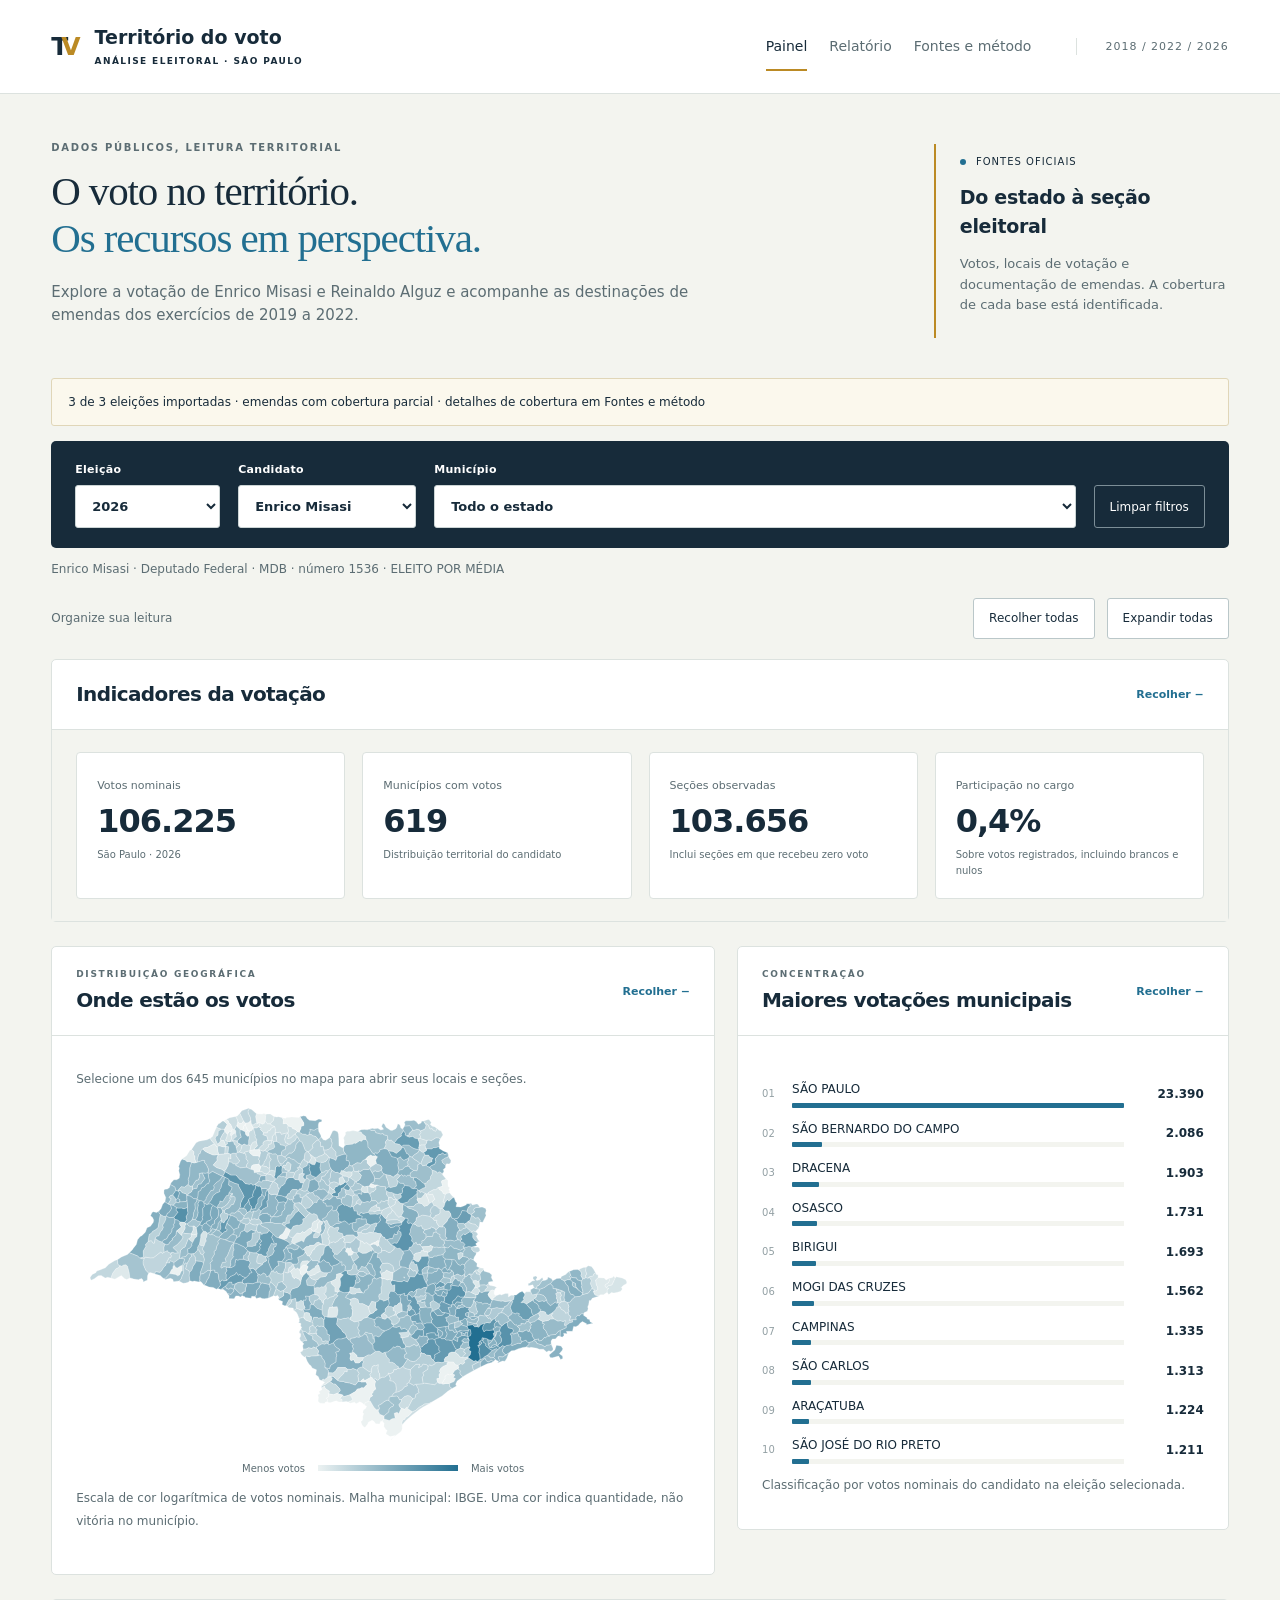
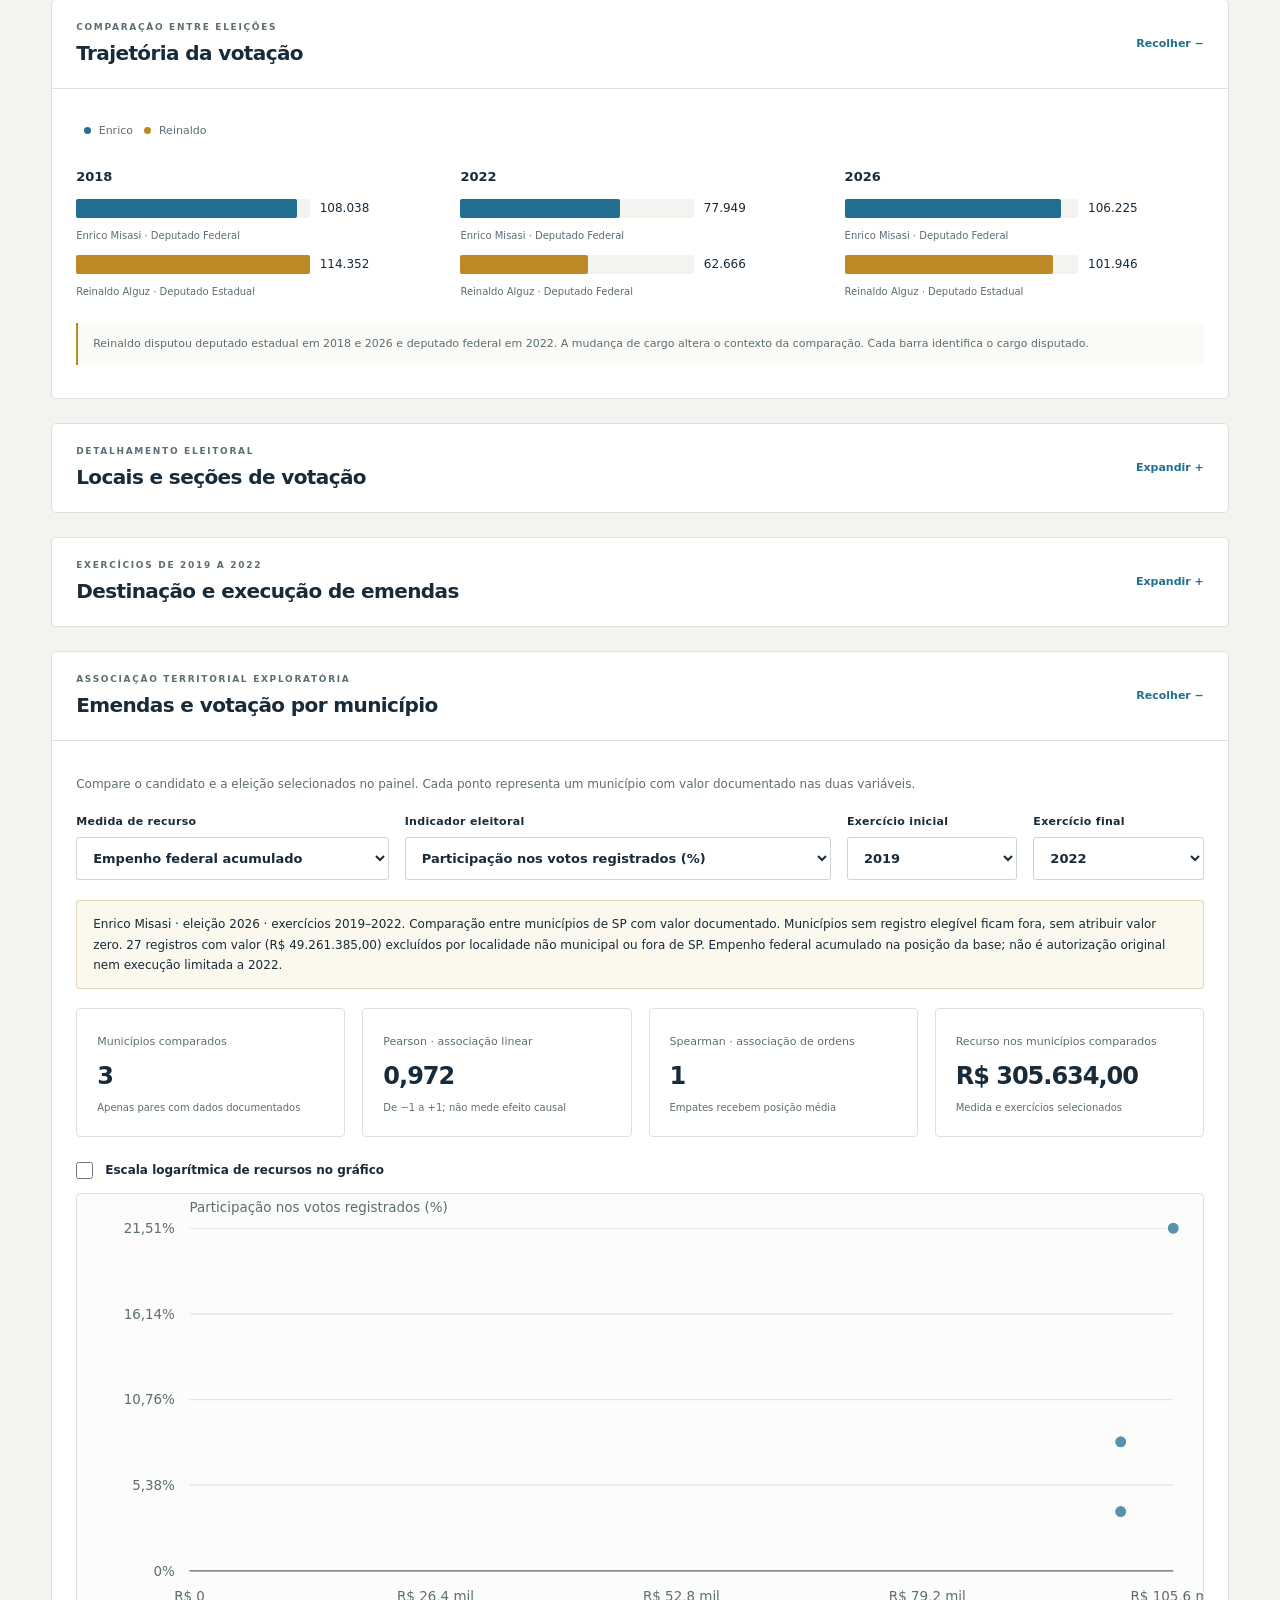
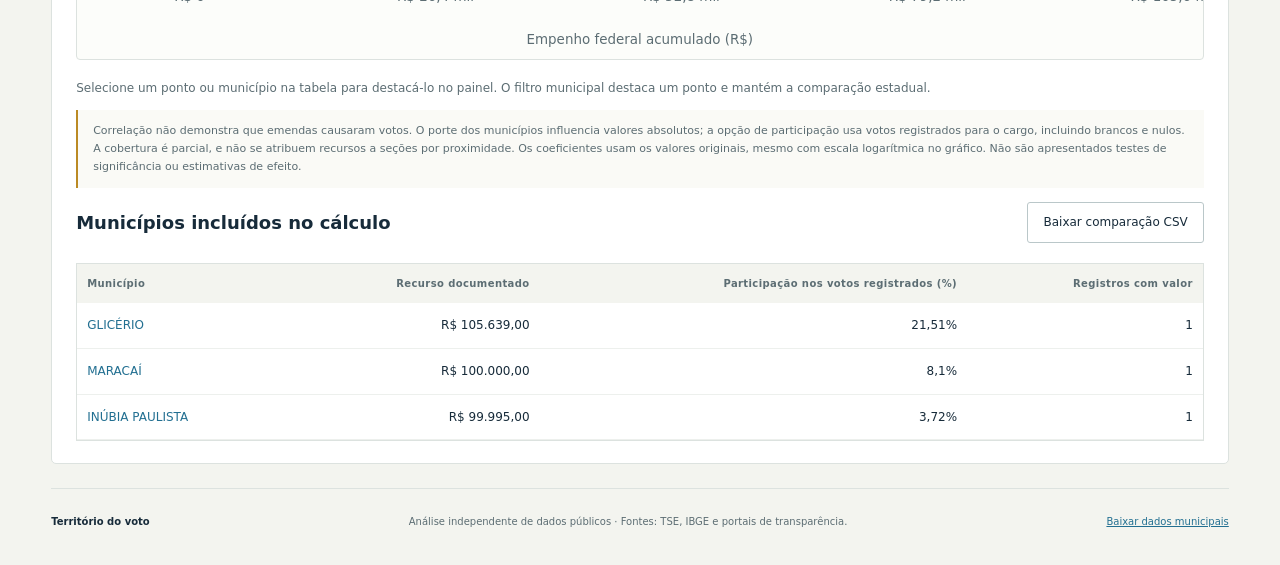
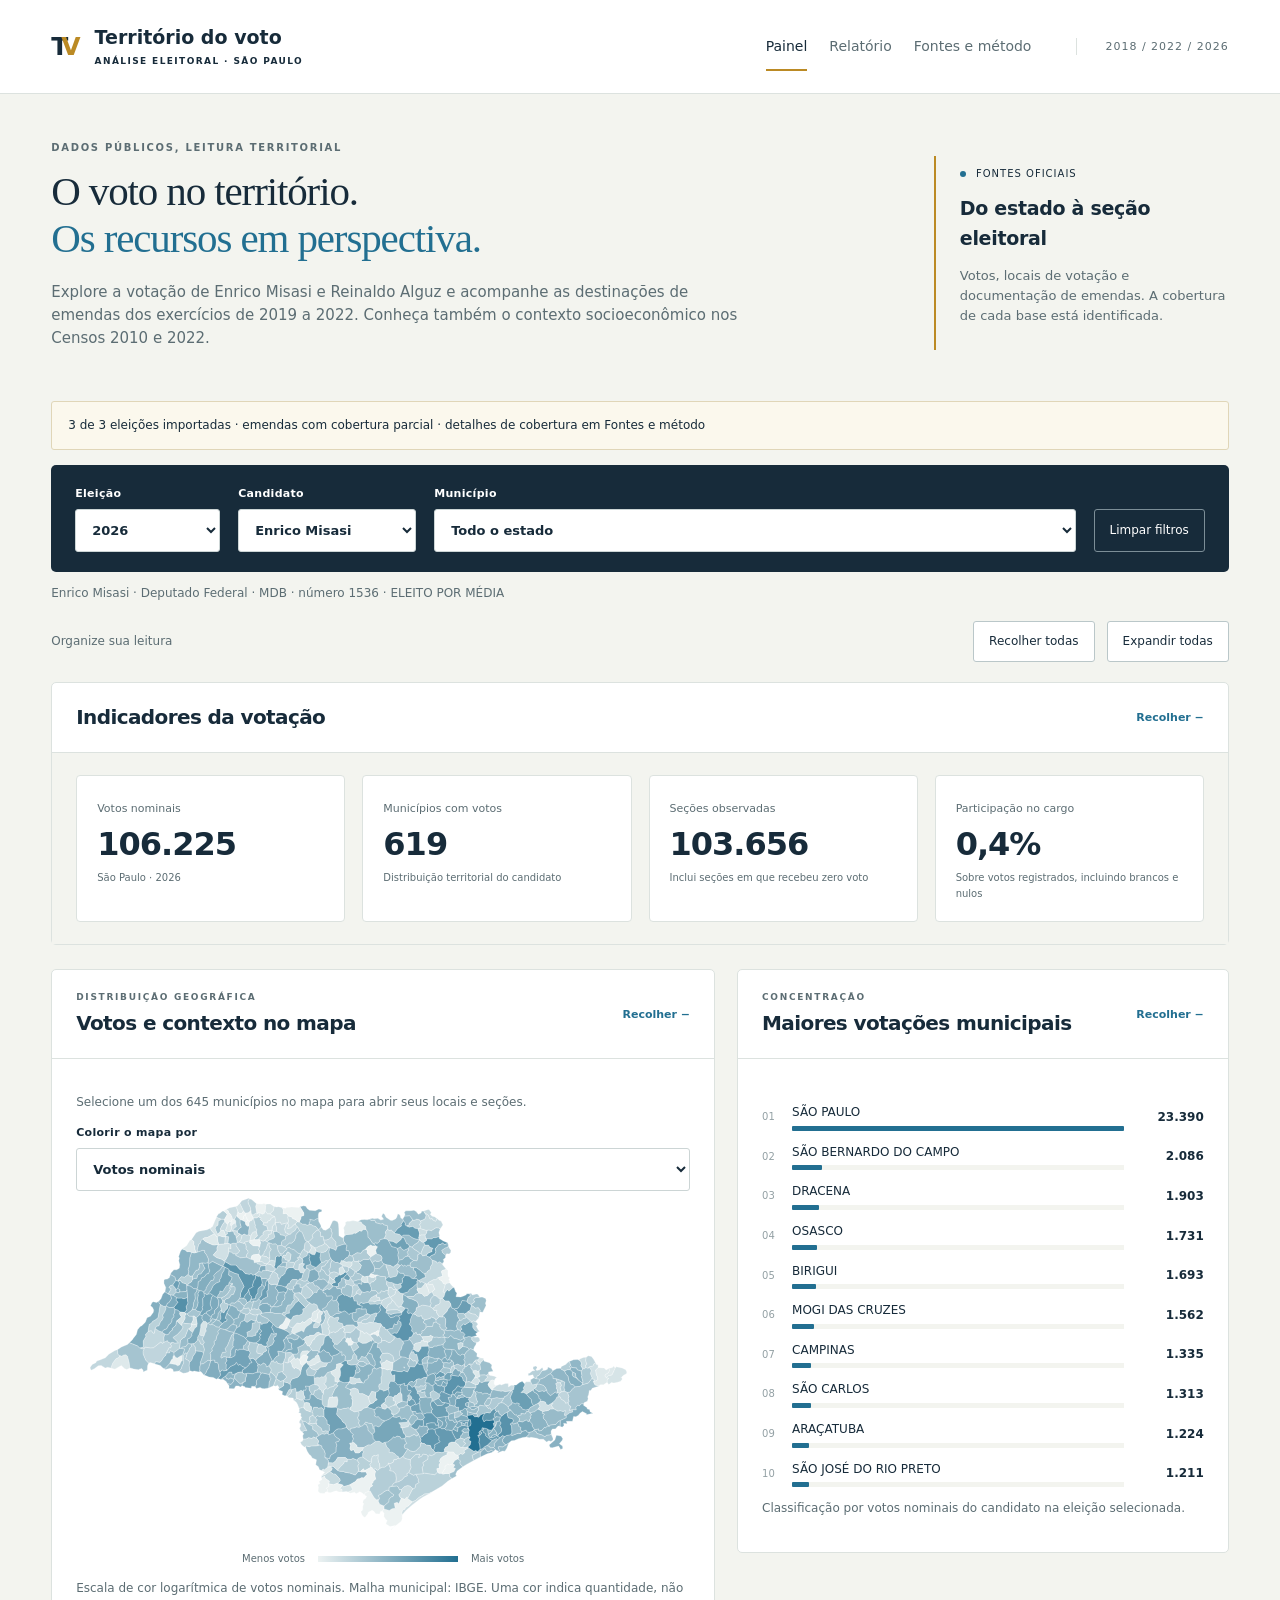
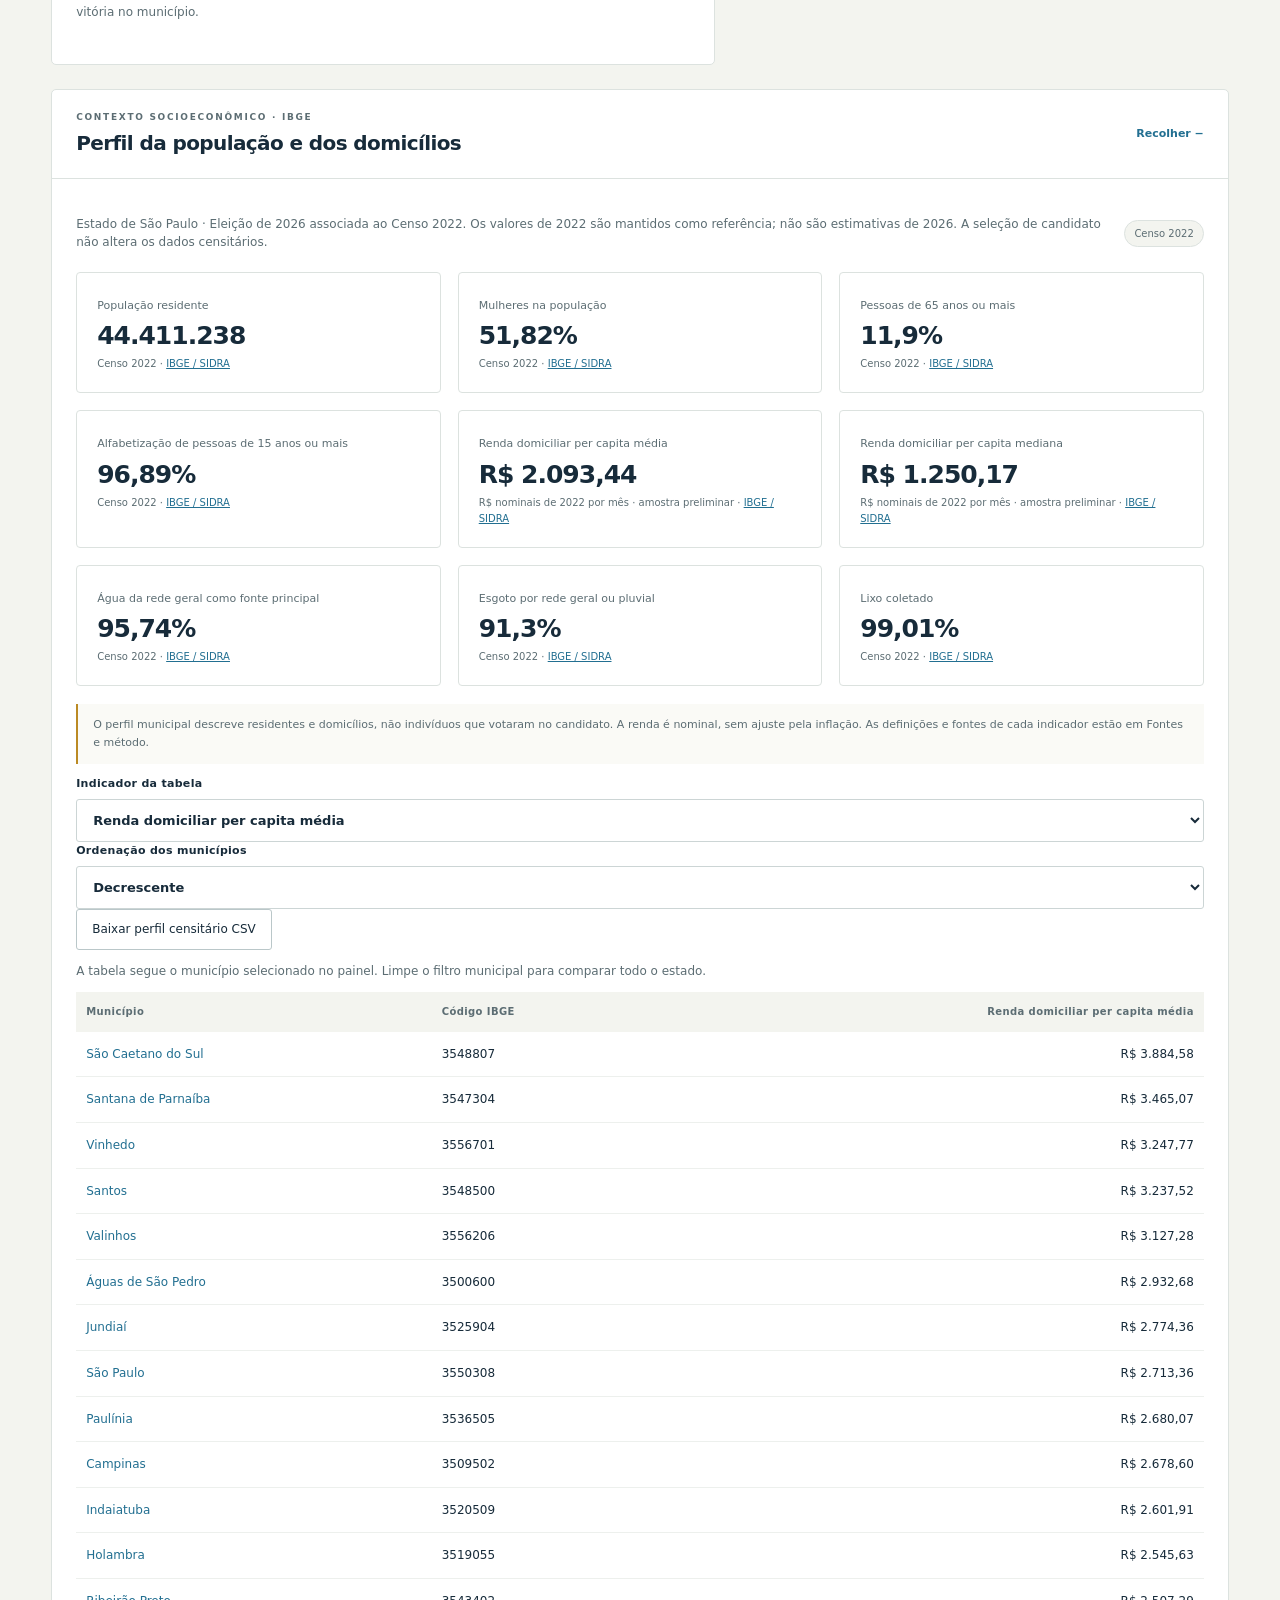
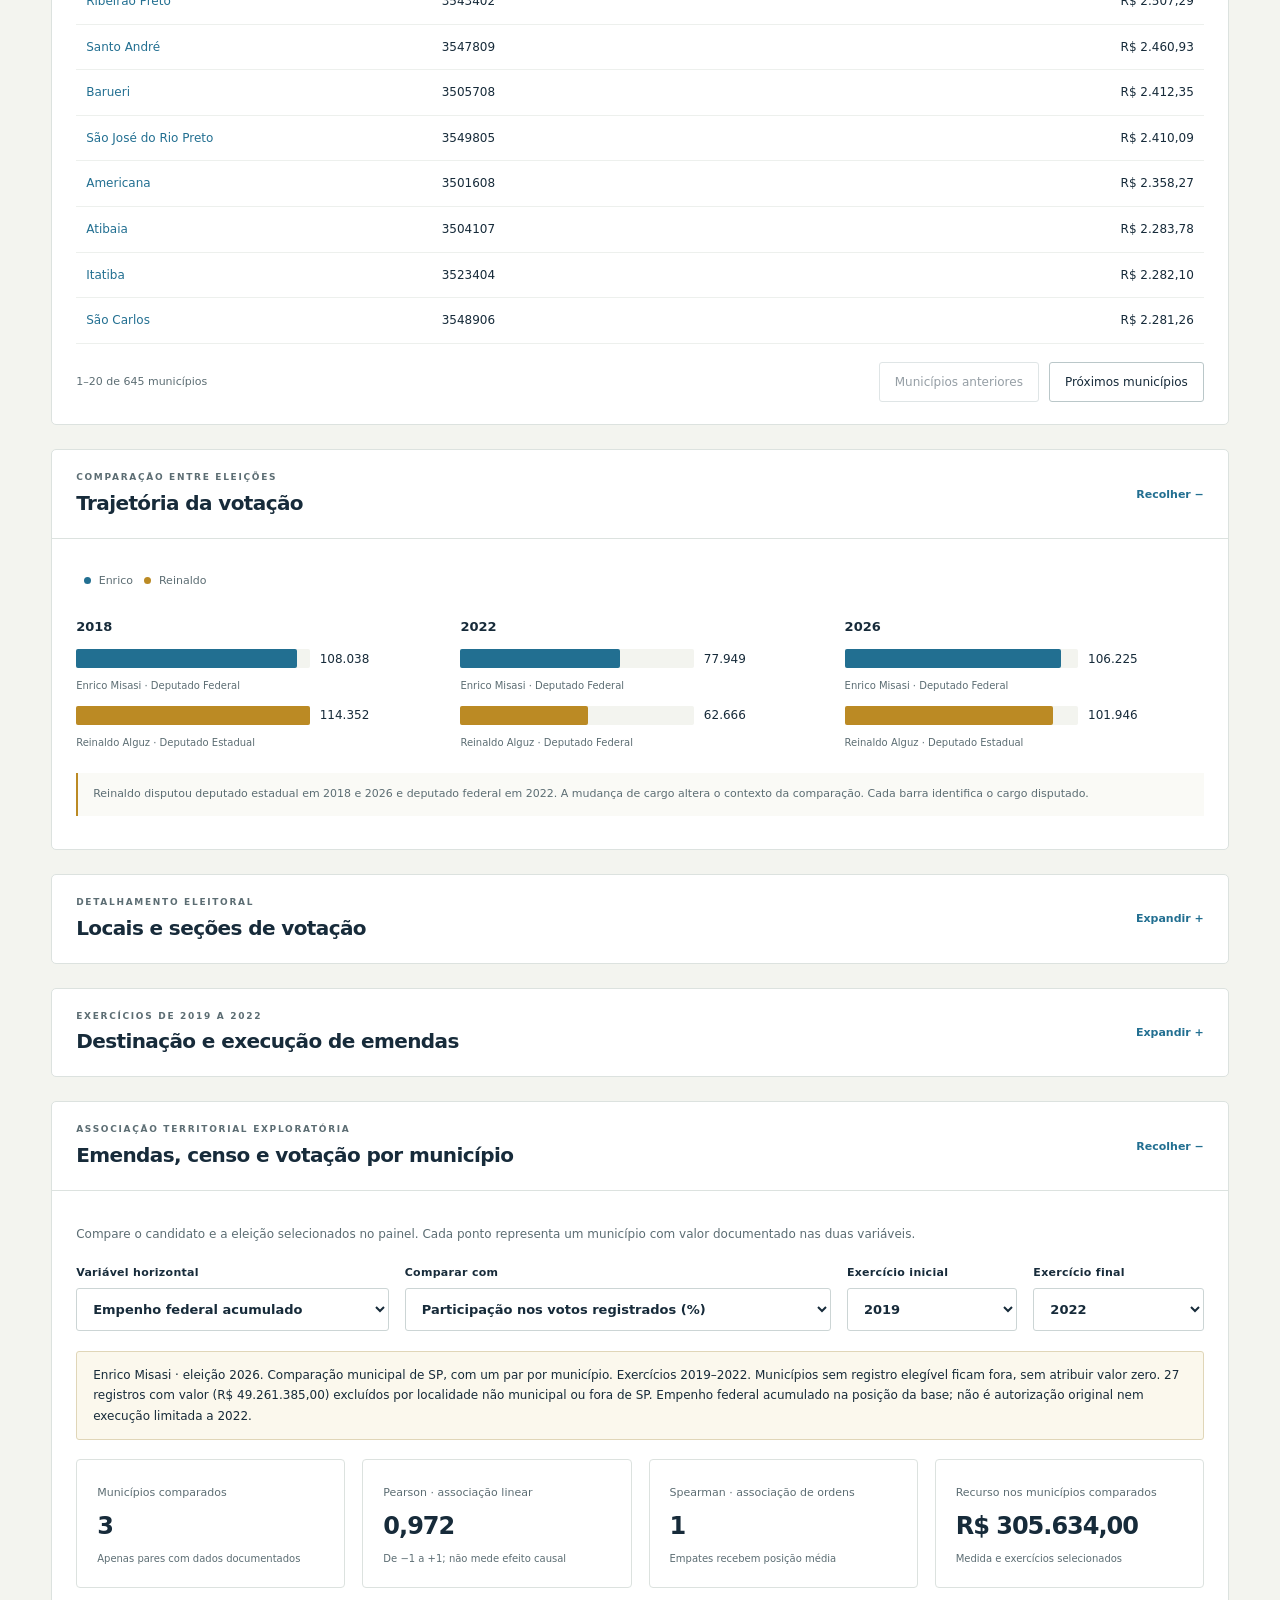
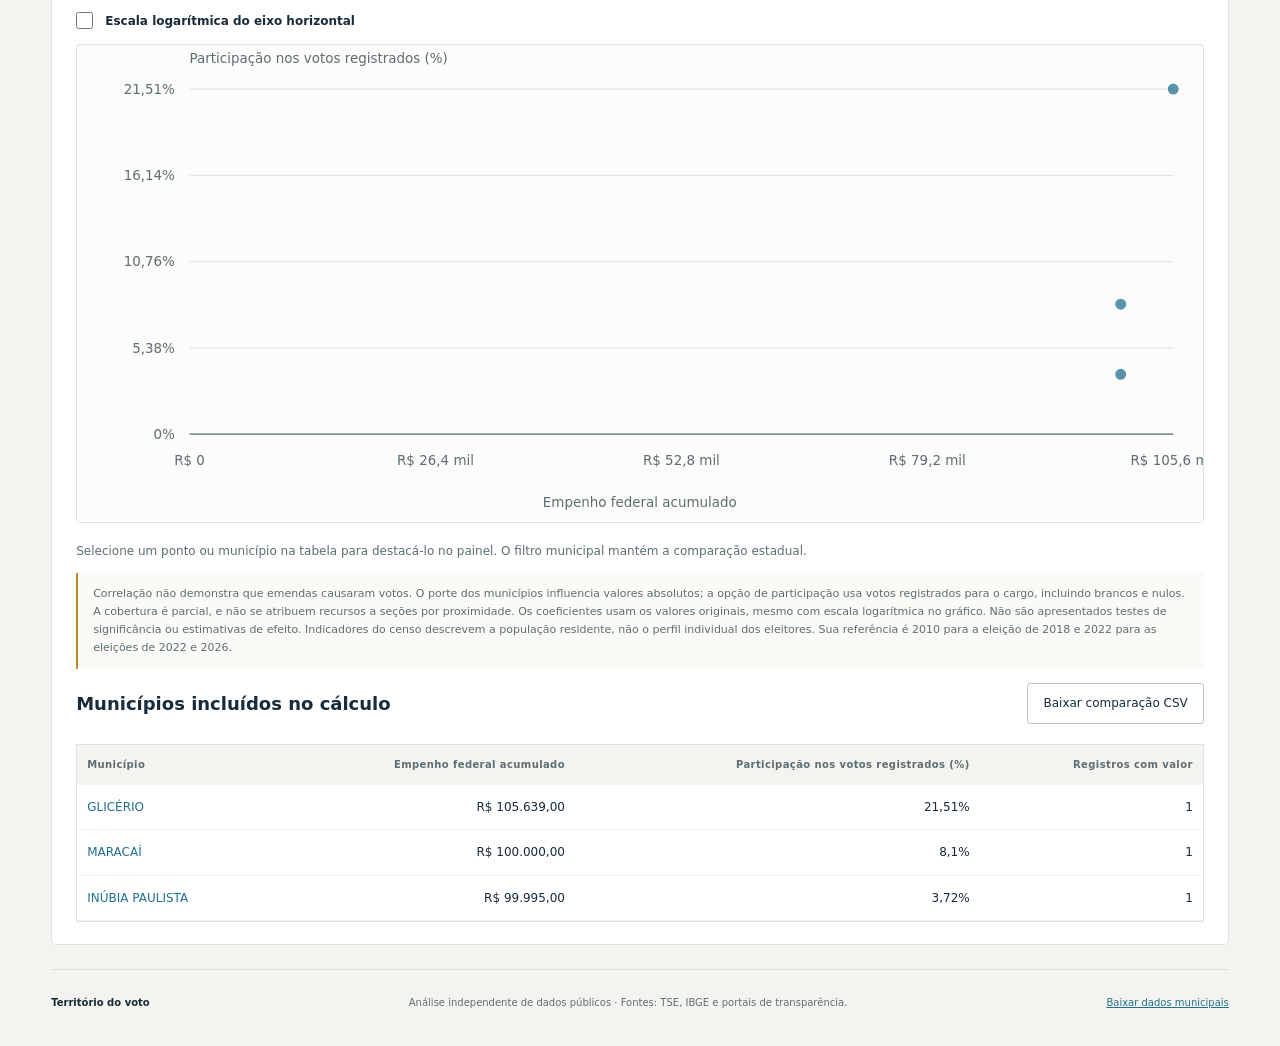
